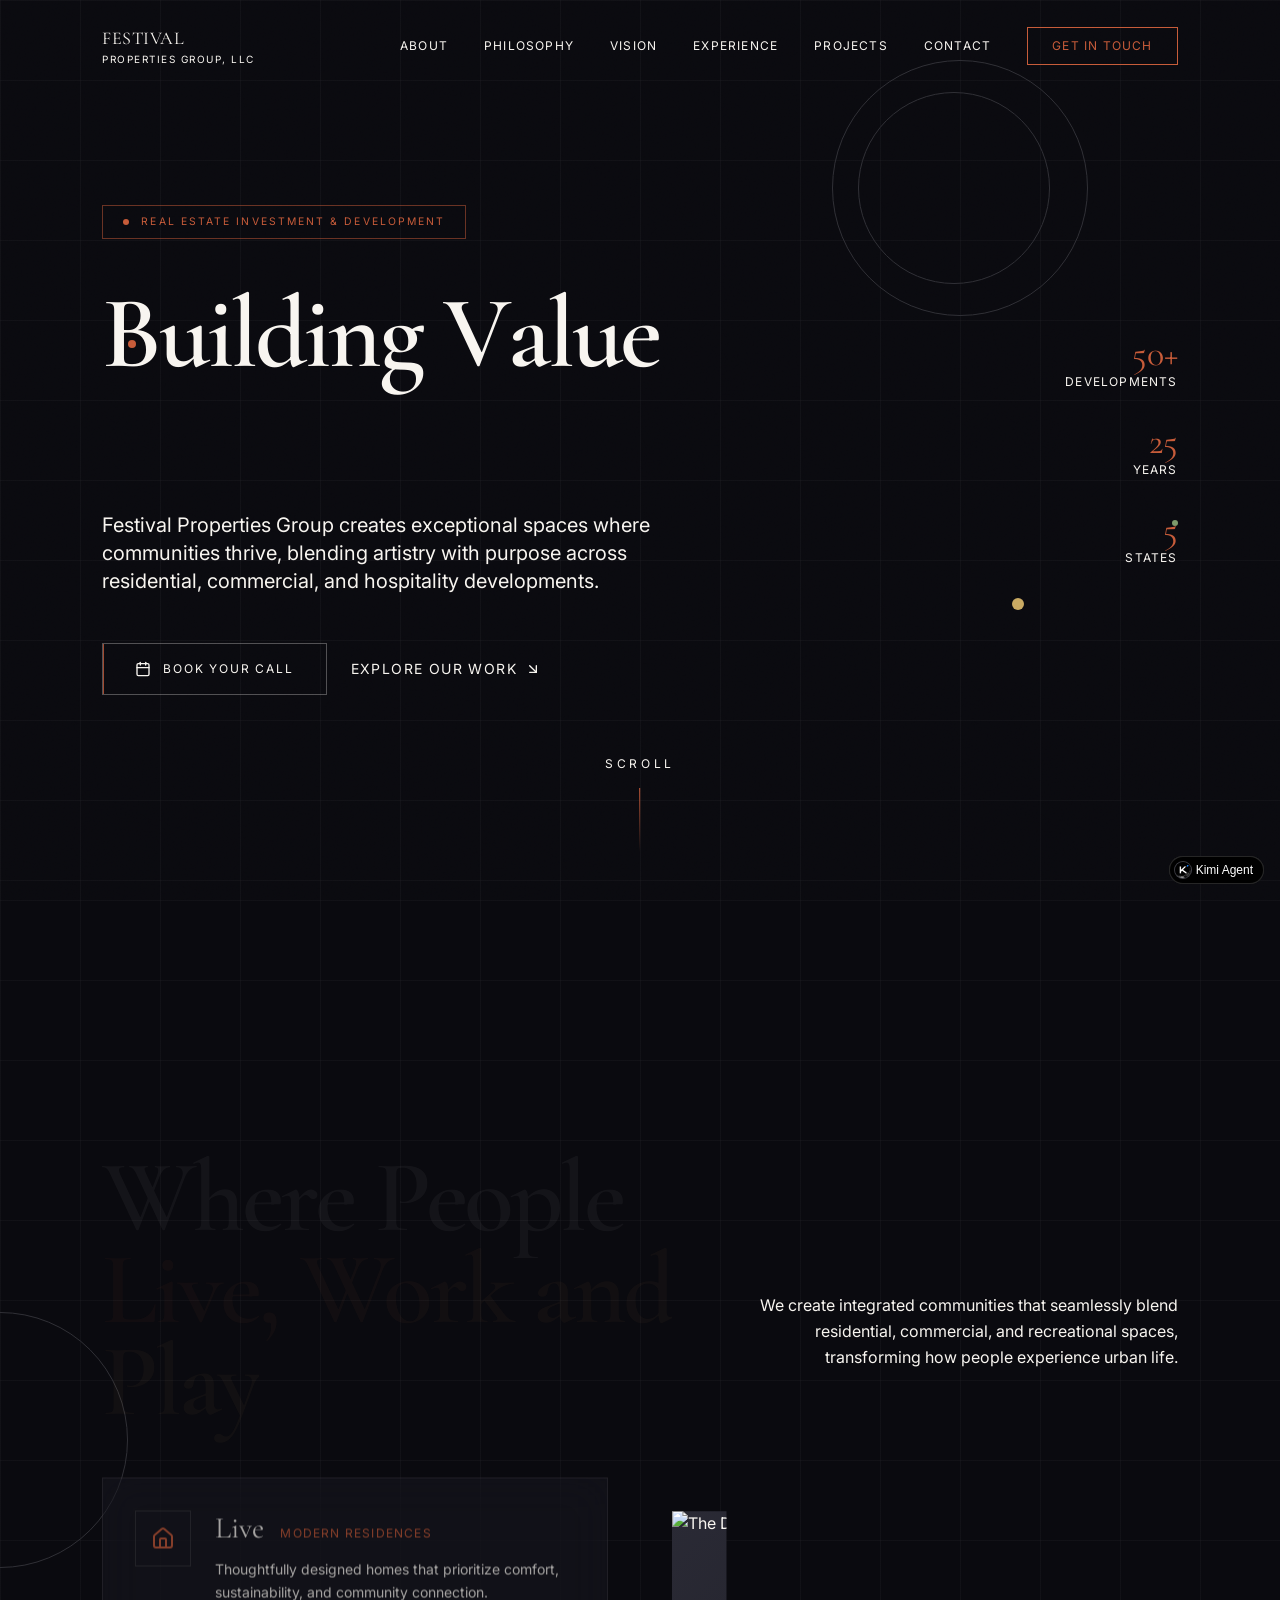
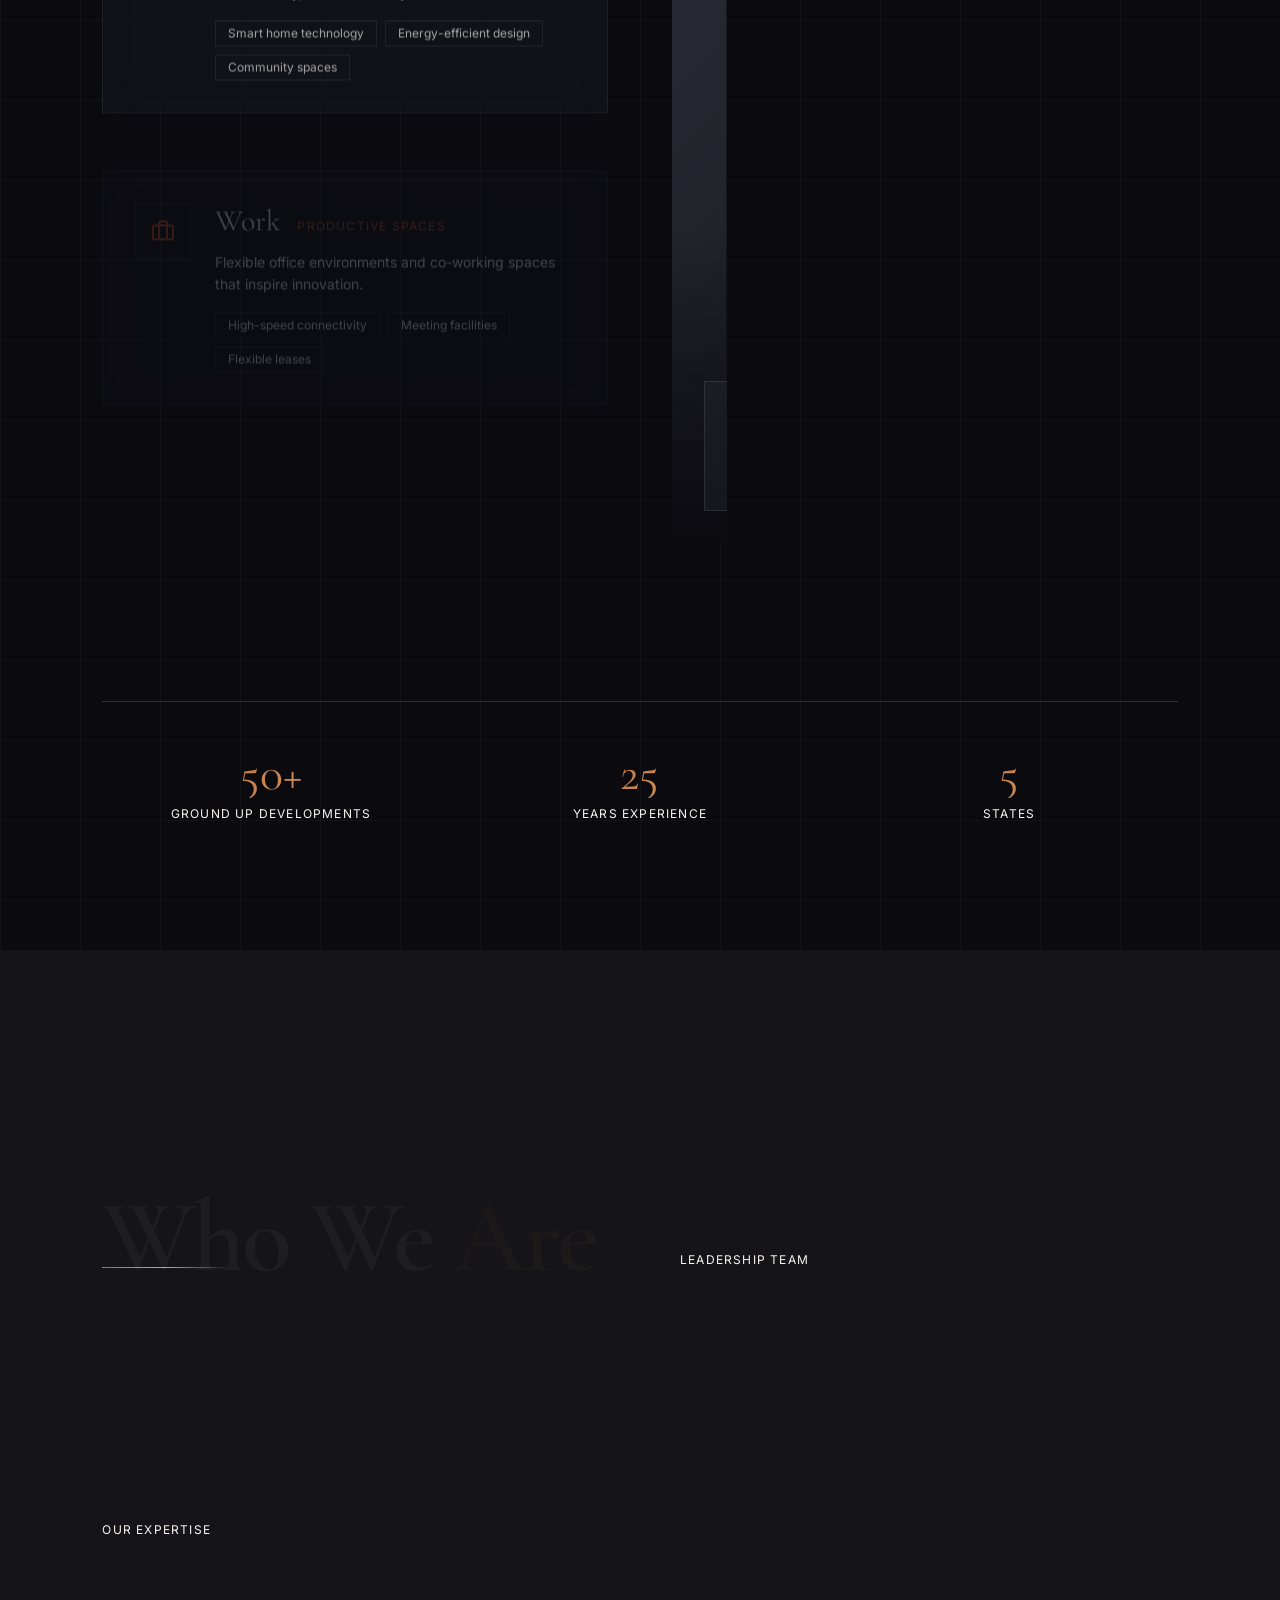
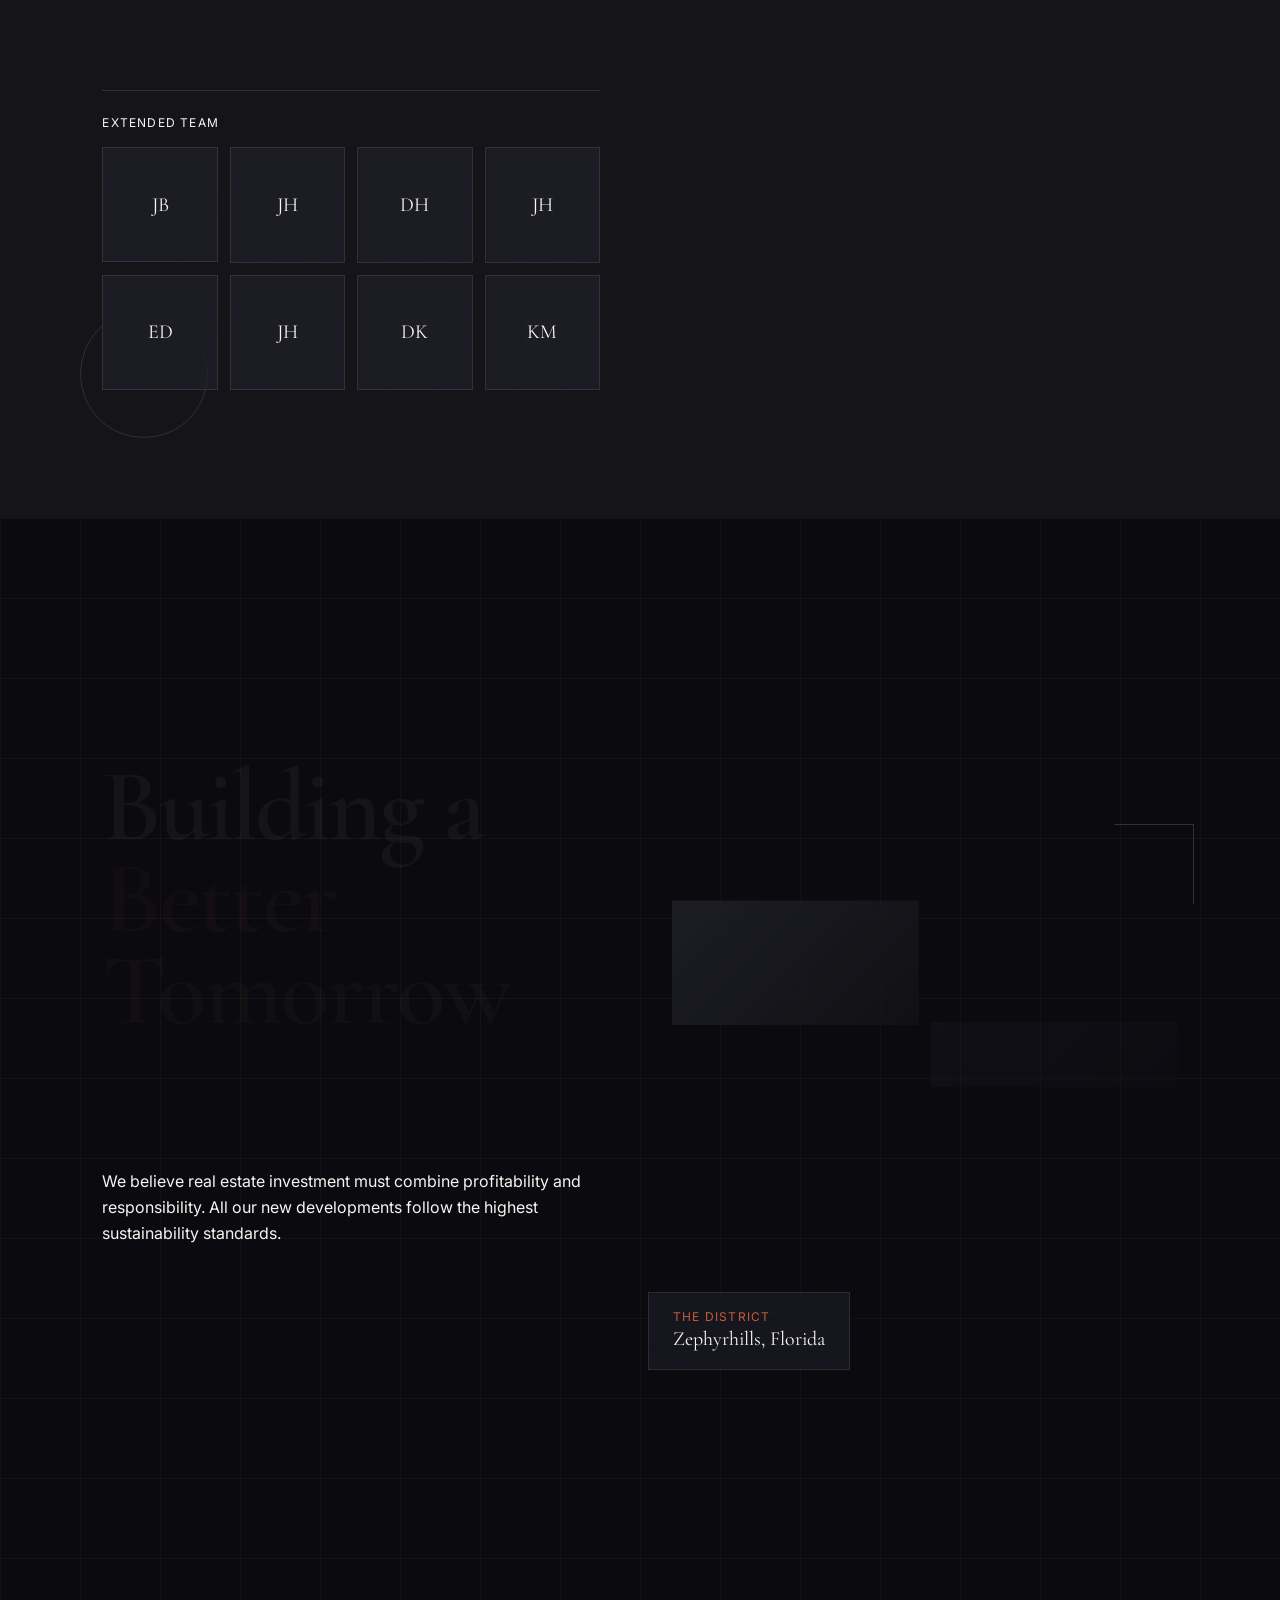
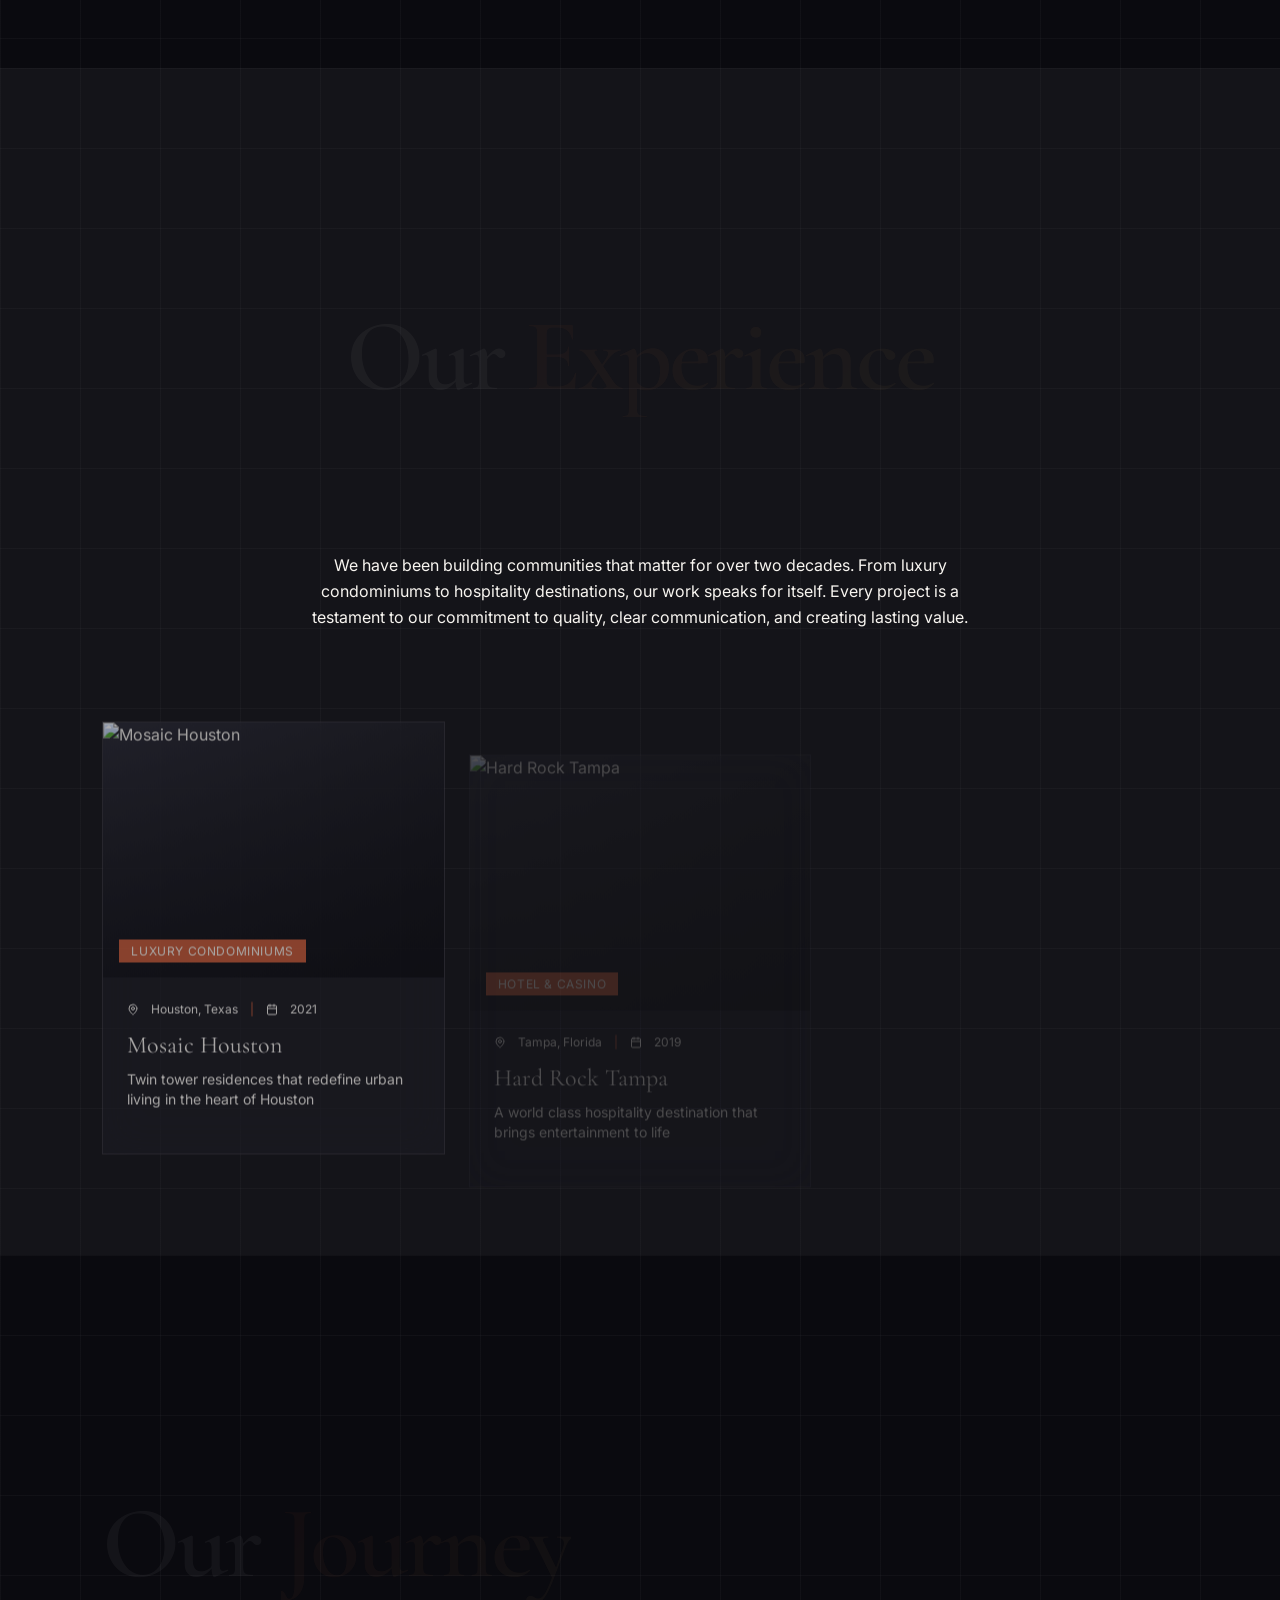
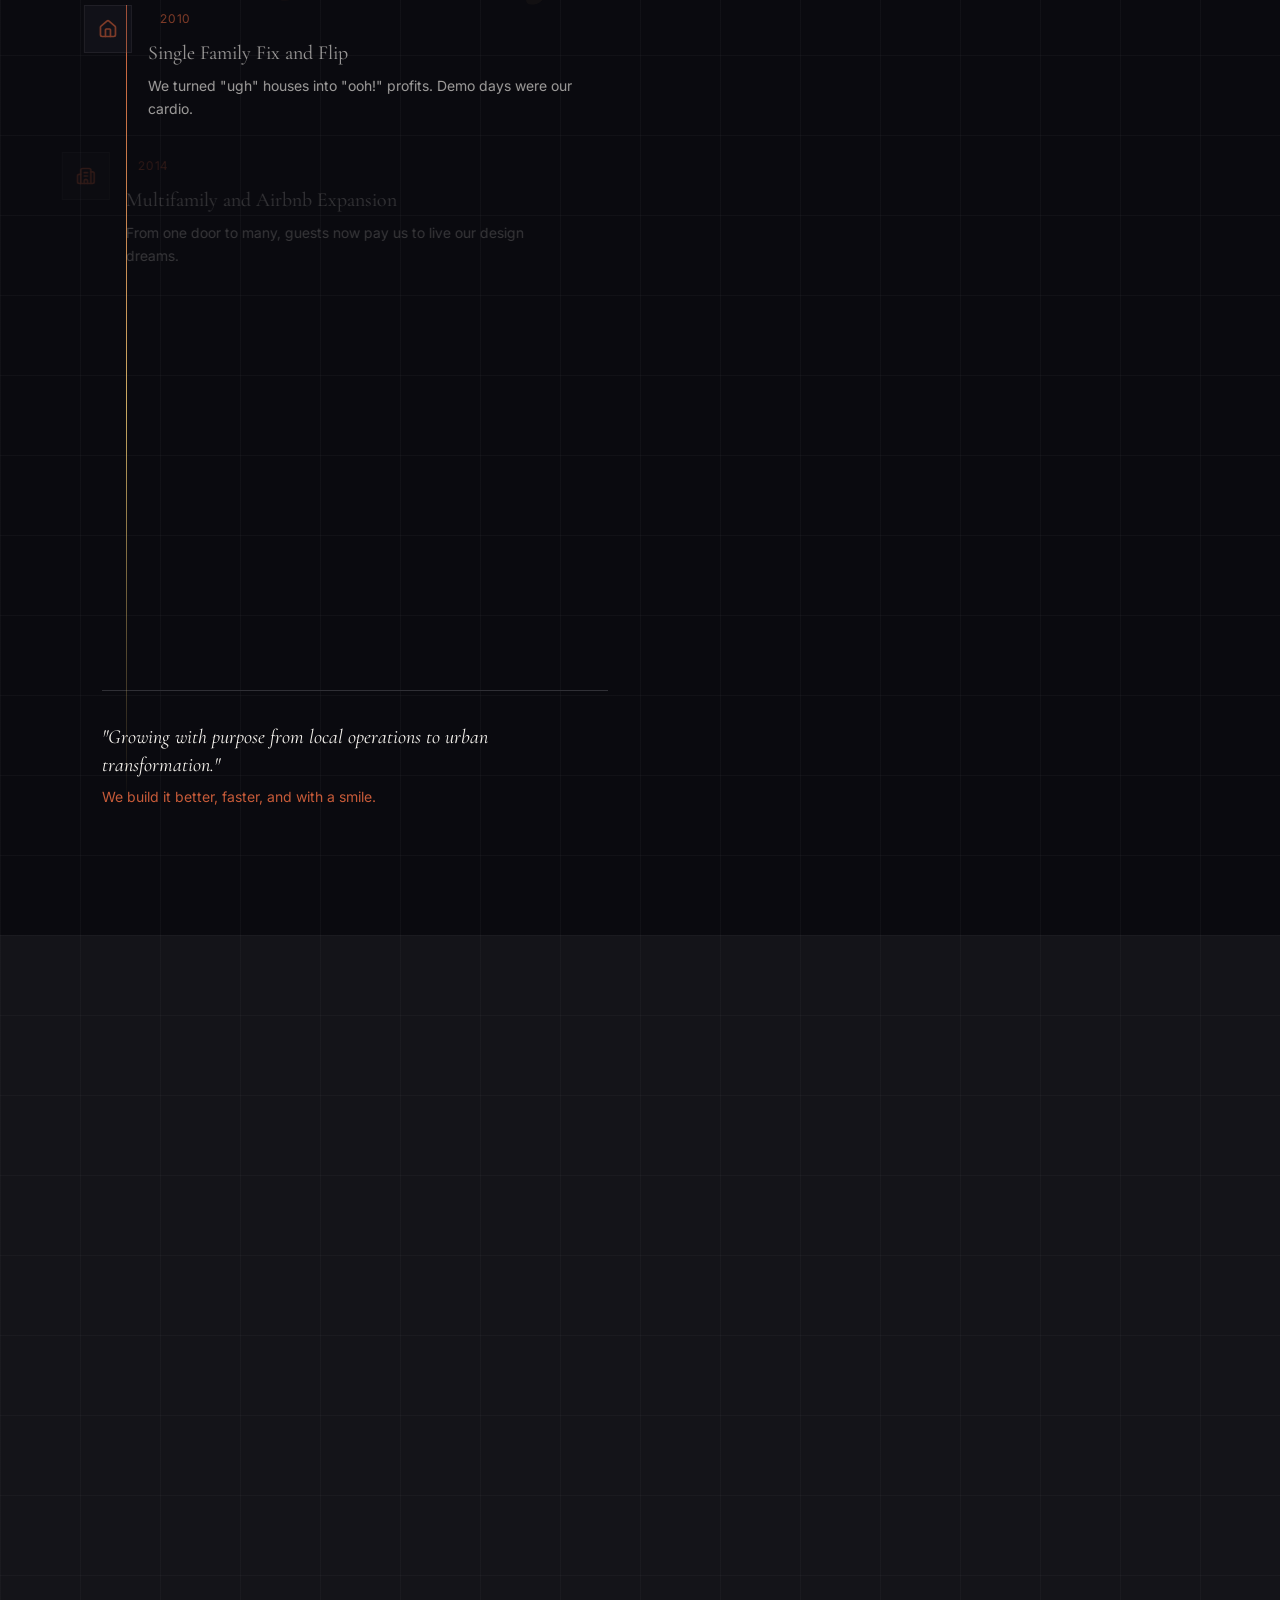
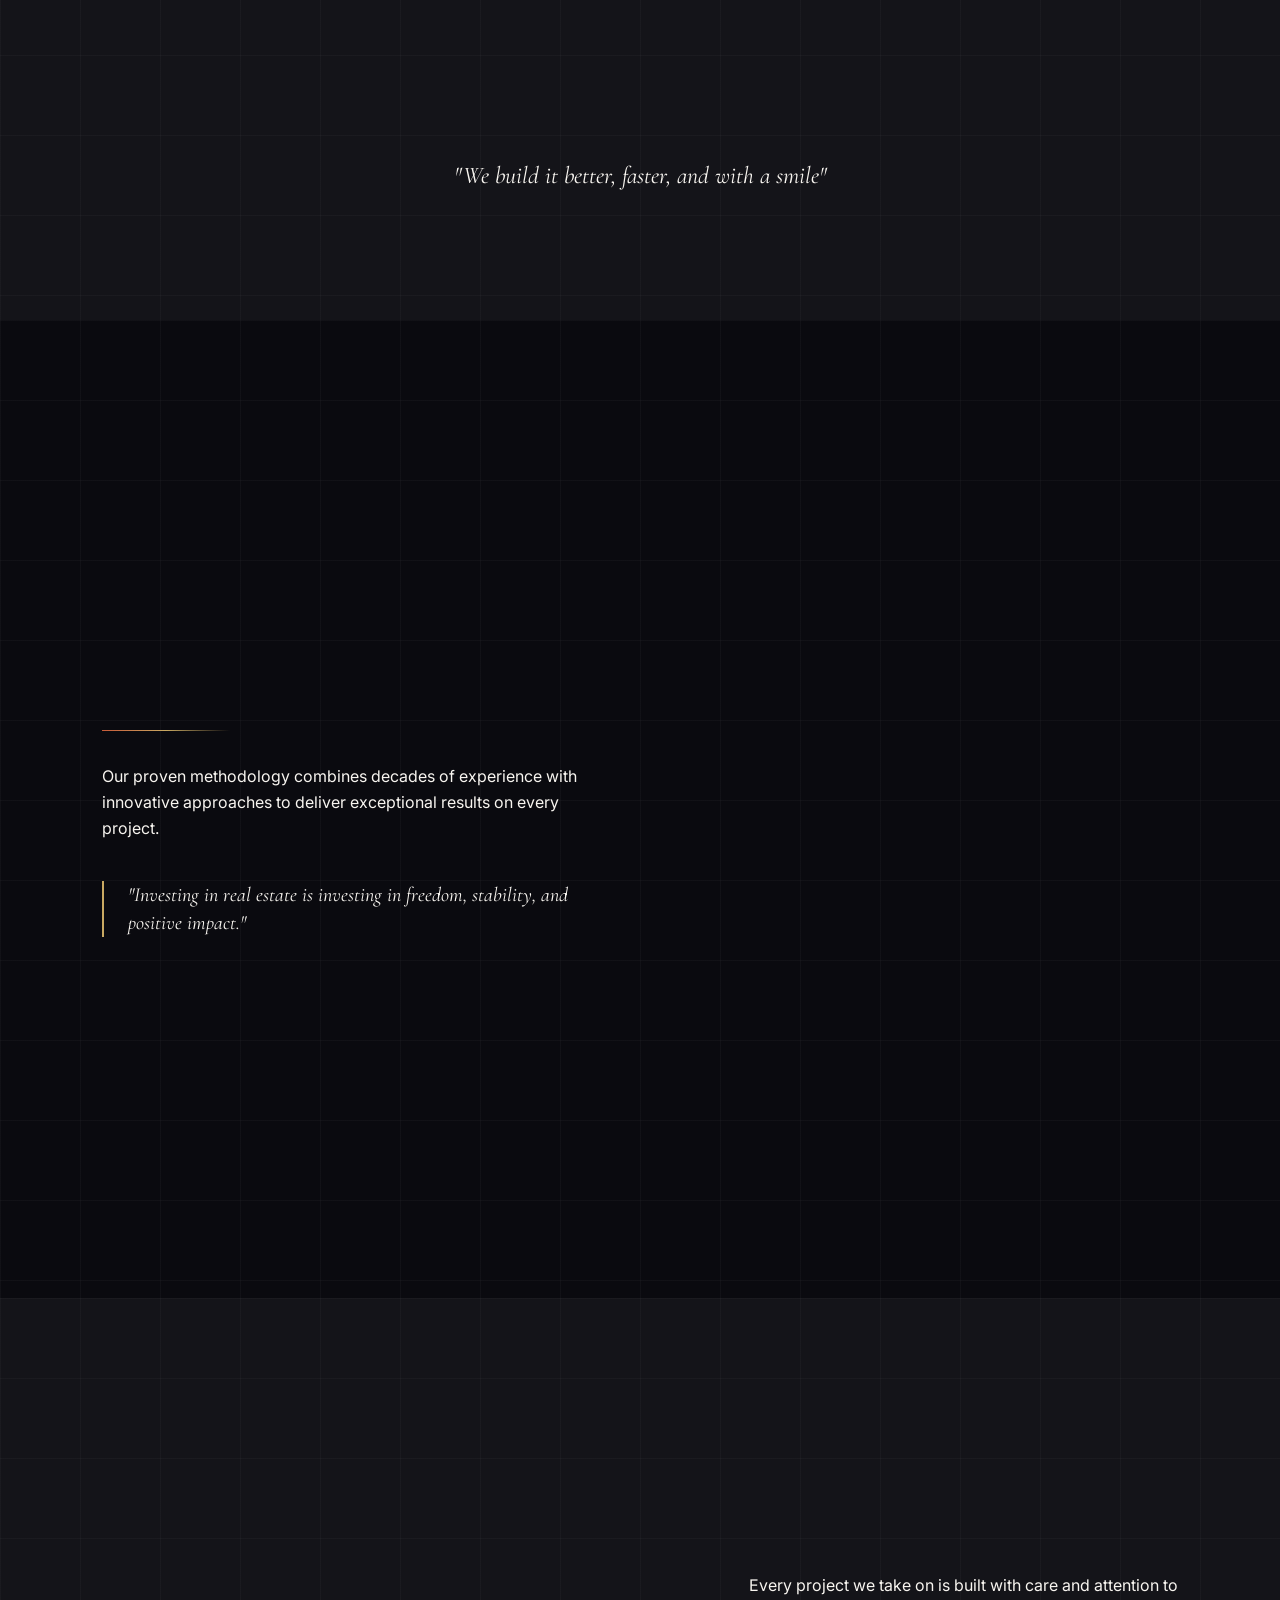
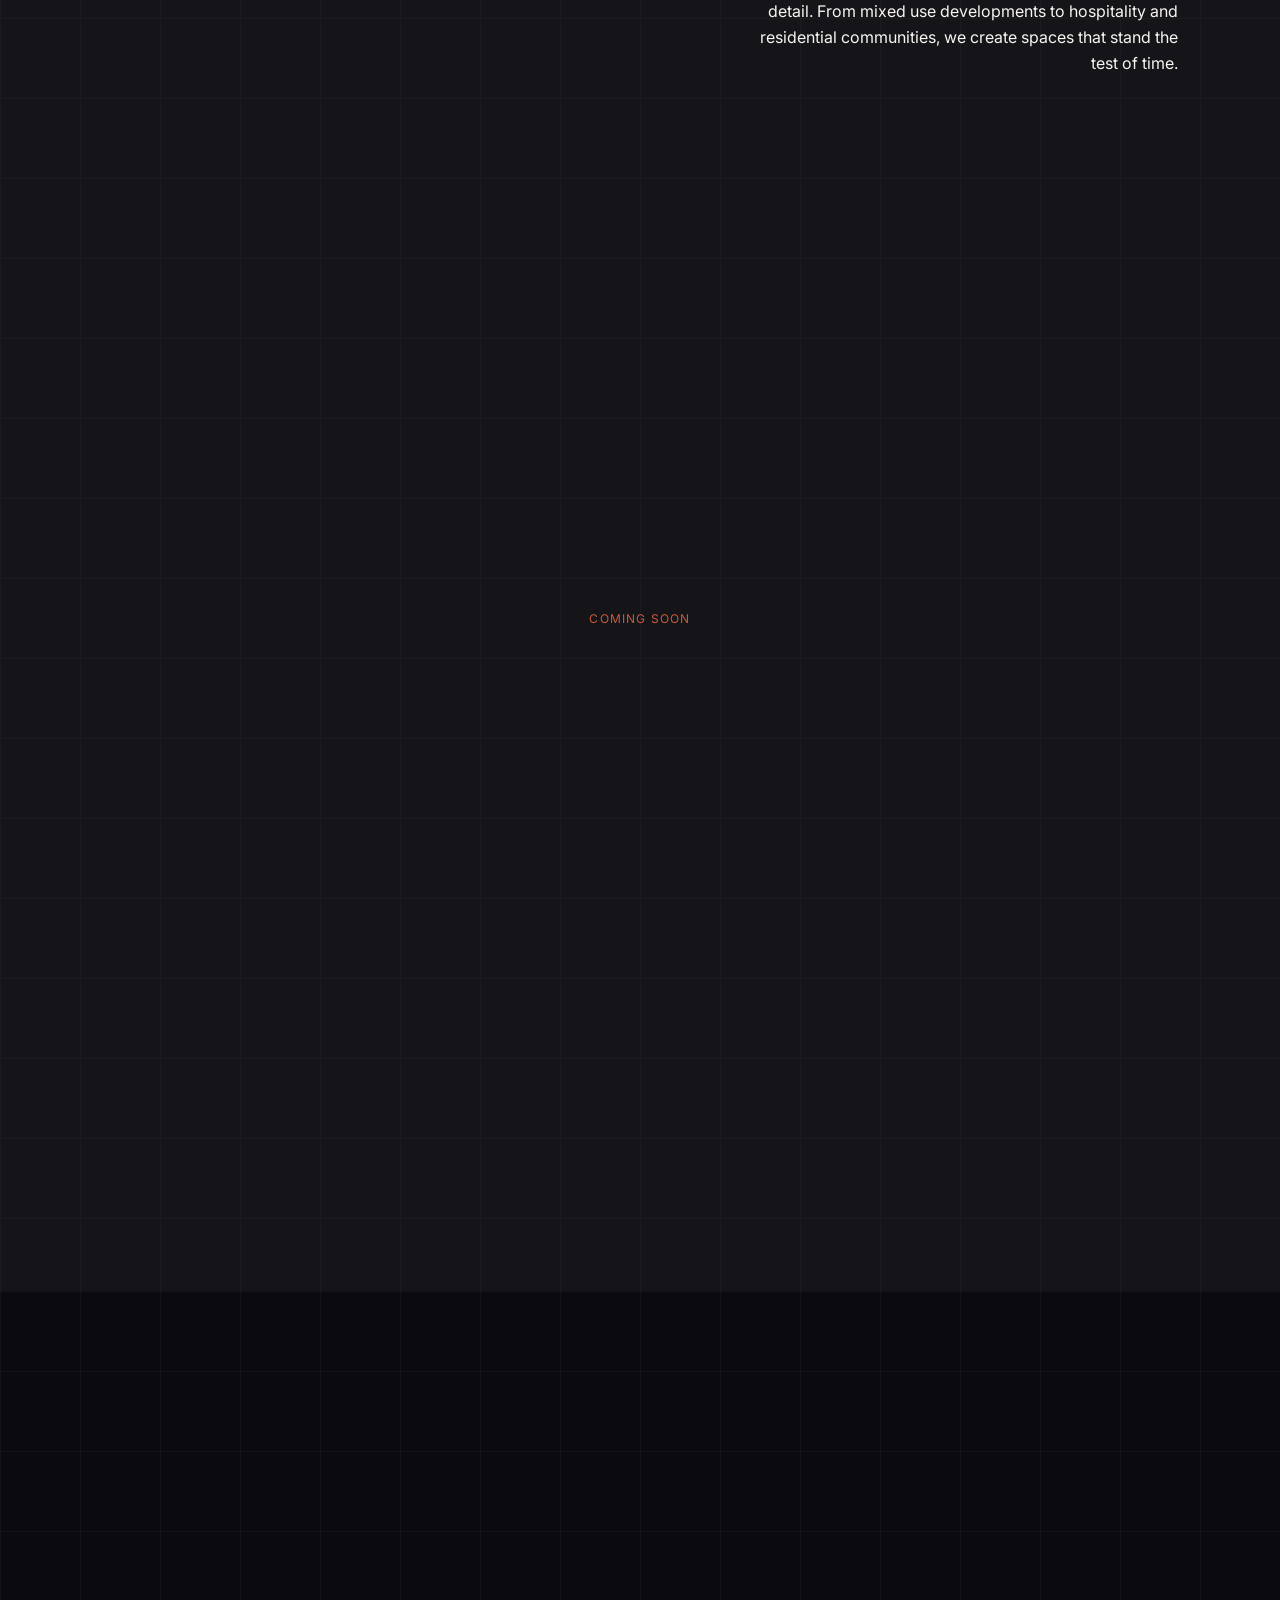
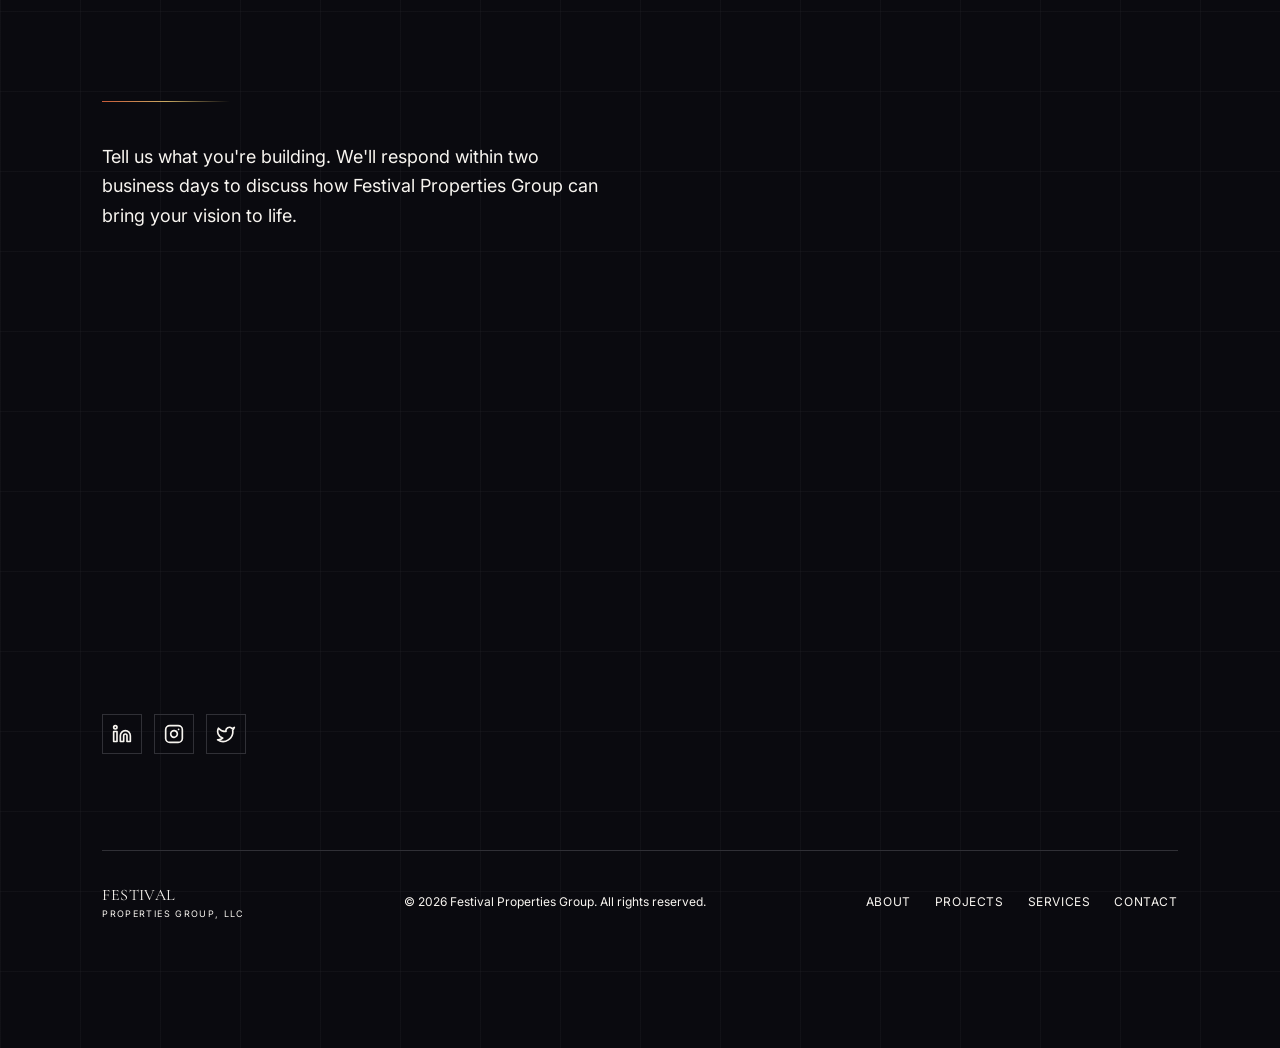
==== index.html @ 6916a135 "renamed home file" ====
<!DOCTYPE html>
<html lang="en" style="scroll-behavior: smooth;"><head><meta http-equiv="Content-Type" content="text/html; charset=UTF-8">
<script>

</script>
<meta name="viewport" content="width=device-width, initial-scale=1.0">
<title>Festival Properties Group</title>
<script type="module" src="./homepage-files/index.js"></script>
<link rel="stylesheet" href="./homepage-files/index.css">
<script src="./homepage-files/sdk-seed.js" defer=""></script>
<script src="./homepage-files/preview-widgets.min.js" async=""></script>
    <style>
      .kimi-brand-container {
        position: fixed;
        bottom: 16px;
        right: 16px;
        display: flex;
        align-items: center;
        gap: 8px;
        z-index: 99999999;
        transition: opacity 0.3s ease;
      }

      .kimi-brand-close-icon {
        cursor: pointer;
        border-radius: 50%;
        width: 26px;
        height: 26px;
        background: rgba(69, 69, 69, 0.70);
        display: none;
        align-items: center;
        justify-content: center;
        border: 0.5px solid rgba(255, 255, 255, 0.15);
      }

      .kimi-brand-container:hover .kimi-brand-close-icon {
        display: flex;
      }

      .kimi-brand-link {
        background: #000;
        color: white;
        padding: 4px 6px 4px 4px;
        border-radius: 16px;
        font-family: Arial, sans-serif;
        font-size: 12px;
        line-height: 18px;
        cursor: pointer;
        display: flex;
        align-items: center;
        gap: 4px;
        border: 0.5px solid rgba(255, 255, 255, 0.15);
        text-decoration: none;
      }

      .kimi-brand-container:hover .kimi-brand-icon {
        width: 16px;
      }

      .kimi-brand-icon {
        width: 0;
        overflow: hidden;
        transition: width 0.3s ease;
        pointer-events: none;
      }

      .kimi-brand-avatar {
        width: 18px;
        height: 18px;
        border: 0.5px solid rgba(255, 255, 255, 0.15);
        border-radius: 50%;
      }
    </style>
  <meta id="nedeegdmhlnmboboahchfpkmdnnemapd"><meta id="dcngeagmmhegagicpcmpinaoklddcgon"></head>
  <body>
    <div id="root"><div code-path="src/App.tsx:34:5" class="relative"><div code-path="src/App.tsx:36:7" class="noise-overlay"></div><nav code-path="src/sections/Navigation.tsx:38:7" class="fixed top-0 left-0 right-0 z-[100] transition-all duration-500 bg-transparent py-6"><div code-path="src/sections/Navigation.tsx:45:9" class="px-[8vw] flex items-center justify-between"><a code-path="src/sections/Navigation.tsx:47:11" href="https://2cfznx4thvuum.ok.kimi.link/#" class="flex items-center gap-2 group"><div code-path="src/sections/Navigation.tsx:55:13" class="flex flex-col items-start"><span code-path="src/sections/Navigation.tsx:56:15" class="font-display text-[var(--cream)] text-lg tracking-wide group-hover:text-[var(--terracotta)] transition-colors">FESTIVAL</span><span code-path="src/sections/Navigation.tsx:59:15" class="font-body text-[10px] text-[var(--cream)]/60 tracking-[0.15em] group-hover:text-[var(--cream)]/80 transition-colors">PROPERTIES GROUP, LLC</span></div></a><div code-path="src/sections/Navigation.tsx:66:11" class="hidden lg:flex items-center gap-1"><a code-path="src/sections/Navigation.tsx:68:15" href="https://2cfznx4thvuum.ok.kimi.link/#about" class="px-4 py-2 font-body text-xs text-[var(--cream)]/70 hover:text-[var(--cream)] uppercase tracking-widest transition-colors">About</a><a code-path="src/sections/Navigation.tsx:68:15" href="https://2cfznx4thvuum.ok.kimi.link/#philosophy" class="px-4 py-2 font-body text-xs text-[var(--cream)]/70 hover:text-[var(--cream)] uppercase tracking-widest transition-colors">Philosophy</a><a code-path="src/sections/Navigation.tsx:68:15" href="https://2cfznx4thvuum.ok.kimi.link/#vision" class="px-4 py-2 font-body text-xs text-[var(--cream)]/70 hover:text-[var(--cream)] uppercase tracking-widest transition-colors">Vision</a><a code-path="src/sections/Navigation.tsx:68:15" href="https://2cfznx4thvuum.ok.kimi.link/#experience" class="px-4 py-2 font-body text-xs text-[var(--cream)]/70 hover:text-[var(--cream)] uppercase tracking-widest transition-colors">Experience</a><a code-path="src/sections/Navigation.tsx:68:15" href="https://2cfznx4thvuum.ok.kimi.link/#projects" class="px-4 py-2 font-body text-xs text-[var(--cream)]/70 hover:text-[var(--cream)] uppercase tracking-widest transition-colors">Projects</a><a code-path="src/sections/Navigation.tsx:68:15" href="https://2cfznx4thvuum.ok.kimi.link/#contact" class="px-4 py-2 font-body text-xs text-[var(--cream)]/70 hover:text-[var(--cream)] uppercase tracking-widest transition-colors">Contact</a><a code-path="src/sections/Navigation.tsx:77:13" href="https://2cfznx4thvuum.ok.kimi.link/#contact" class="ml-4 px-6 py-2.5 border border-[var(--terracotta)] text-[var(--terracotta)] font-body text-xs uppercase tracking-widest hover:bg-[var(--terracotta)] hover:text-[var(--cream)] transition-all">Get in Touch</a></div><button code-path="src/sections/Navigation.tsx:87:11" class="lg:hidden p-2 text-[var(--cream)]"><svg xmlns="http://www.w3.org/2000/svg" width="24" height="24" viewBox="0 0 24 24" fill="none" stroke="currentColor" stroke-width="2" stroke-linecap="round" stroke-linejoin="round" class="lucide lucide-menu w-6 h-6" aria-hidden="true" code-path="src/sections/Navigation.tsx:91:61"><path d="M4 5h16"></path><path d="M4 12h16"></path><path d="M4 19h16"></path></svg></button></div></nav><div code-path="src/sections/Navigation.tsx:97:7" class="fixed inset-0 z-[99] bg-[var(--ink)] transition-all duration-500 lg:hidden opacity-0 invisible"><div code-path="src/sections/Navigation.tsx:102:9" class="flex flex-col items-center justify-center h-full gap-8"><a code-path="src/sections/Navigation.tsx:104:13" href="https://2cfznx4thvuum.ok.kimi.link/#about" class="font-display text-3xl text-[var(--cream)] hover:text-[var(--terracotta)] transition-colors" style="transition-delay: 0ms; transform: translateY(20px); opacity: 0;">About</a><a code-path="src/sections/Navigation.tsx:104:13" href="https://2cfznx4thvuum.ok.kimi.link/#philosophy" class="font-display text-3xl text-[var(--cream)] hover:text-[var(--terracotta)] transition-colors" style="transition-delay: 0ms; transform: translateY(20px); opacity: 0;">Philosophy</a><a code-path="src/sections/Navigation.tsx:104:13" href="https://2cfznx4thvuum.ok.kimi.link/#vision" class="font-display text-3xl text-[var(--cream)] hover:text-[var(--terracotta)] transition-colors" style="transition-delay: 0ms; transform: translateY(20px); opacity: 0;">Vision</a><a code-path="src/sections/Navigation.tsx:104:13" href="https://2cfznx4thvuum.ok.kimi.link/#experience" class="font-display text-3xl text-[var(--cream)] hover:text-[var(--terracotta)] transition-colors" style="transition-delay: 0ms; transform: translateY(20px); opacity: 0;">Experience</a><a code-path="src/sections/Navigation.tsx:104:13" href="https://2cfznx4thvuum.ok.kimi.link/#projects" class="font-display text-3xl text-[var(--cream)] hover:text-[var(--terracotta)] transition-colors" style="transition-delay: 0ms; transform: translateY(20px); opacity: 0;">Projects</a><a code-path="src/sections/Navigation.tsx:104:13" href="https://2cfznx4thvuum.ok.kimi.link/#contact" class="font-display text-3xl text-[var(--cream)] hover:text-[var(--terracotta)] transition-colors" style="transition-delay: 0ms; transform: translateY(20px); opacity: 0;">Contact</a><a code-path="src/sections/Navigation.tsx:118:11" href="https://2cfznx4thvuum.ok.kimi.link/#contact" class="mt-4 px-8 py-3 border border-[var(--terracotta)] text-[var(--terracotta)] font-body text-sm uppercase tracking-widest" style="transition-delay: 0ms; transform: translateY(20px); opacity: 0;">Get in Touch</a></div></div><main code-path="src/App.tsx:42:7" class="relative"><section code-path="src/sections/Hero.tsx:91:5" class="relative w-full min-h-screen bg-[var(--ink)] overflow-hidden flex items-center"><div code-path="src/sections/Hero.tsx:96:7" class="absolute inset-0 artistic-grid"></div><div code-path="src/sections/Hero.tsx:99:7" class="absolute inset-0 pointer-events-none"><div code-path="src/sections/Hero.tsx:101:9" class="deco-circle absolute top-20 right-[15%] w-64 h-64 rounded-full border border-[var(--terracotta)]/20" style="translate: none; rotate: none; scale: none; opacity: 1; transform: translate(0px, 0px);"></div><div code-path="src/sections/Hero.tsx:102:9" class="deco-circle absolute top-28 right-[18%] w-48 h-48 rounded-full border border-[var(--gold)]/10" style="translate: none; rotate: none; scale: none; opacity: 1; transform: translate(0px, 0px);"></div><div code-path="src/sections/Hero.tsx:105:9" class="deco-line absolute top-1/3 left-0 w-[30%] h-[1px] bg-gradient-to-r from-[var(--terracotta)]/50 to-transparent origin-left" style="translate: none; rotate: none; scale: none; transform: translate(0px, 0px);"></div><div code-path="src/sections/Hero.tsx:106:9" class="deco-line absolute bottom-1/4 right-0 w-[25%] h-[1px] bg-gradient-to-l from-[var(--gold)]/40 to-transparent origin-right" style="translate: none; rotate: none; scale: none; transform: translate(0px, 0px);"></div><div code-path="src/sections/Hero.tsx:109:9" class="deco-circle absolute top-[40%] left-[10%] w-2 h-2 rounded-full bg-[var(--terracotta)]" style="translate: none; rotate: none; scale: none; opacity: 1; transform: translate(0px, 0px);"></div><div code-path="src/sections/Hero.tsx:110:9" class="deco-circle absolute bottom-[30%] right-[20%] w-3 h-3 rounded-full bg-[var(--gold)]" style="translate: none; rotate: none; scale: none; opacity: 1; transform: translate(0px, 0px);"></div><div code-path="src/sections/Hero.tsx:111:9" class="deco-circle absolute top-[60%] right-[8%] w-1.5 h-1.5 rounded-full bg-[var(--sage)]" style="translate: none; rotate: none; scale: none; opacity: 1; transform: translate(0px, 0px);"></div></div><div code-path="src/sections/Hero.tsx:115:7" class="relative z-10 w-full px-[8vw] py-32"><div code-path="src/sections/Hero.tsx:116:9" class="max-w-5xl"><div code-path="src/sections/Hero.tsx:118:11" class="artistic-badge mb-12"><span code-path="src/sections/Hero.tsx:119:13" class="w-1.5 h-1.5 rounded-full bg-[var(--terracotta)] animate-pulse"></span>Real Estate Investment &amp; Development</div><h1 code-path="src/sections/Hero.tsx:124:11" class="mb-8" style="perspective: 1000px;"><span code-path="src/sections/Hero.tsx:125:13" class="artistic-title text-[var(--cream)] block mb-2"><span code-path="src/sections/Hero.tsx:127:17" class="char inline-block" style="display: inline-block; translate: none; rotate: none; scale: none; opacity: 1; transform: translate(0px, 0px);">B</span><span code-path="src/sections/Hero.tsx:127:17" class="char inline-block" style="display: inline-block; translate: none; rotate: none; scale: none; opacity: 1; transform: translate(0px, 0px);">u</span><span code-path="src/sections/Hero.tsx:127:17" class="char inline-block" style="display: inline-block; translate: none; rotate: none; scale: none; opacity: 1; transform: translate(0px, 0px);">i</span><span code-path="src/sections/Hero.tsx:127:17" class="char inline-block" style="display: inline-block; translate: none; rotate: none; scale: none; opacity: 1; transform: translate(0px, 0px);">l</span><span code-path="src/sections/Hero.tsx:127:17" class="char inline-block" style="display: inline-block; translate: none; rotate: none; scale: none; opacity: 1; transform: translate(0px, 0px);">d</span><span code-path="src/sections/Hero.tsx:127:17" class="char inline-block" style="display: inline-block; translate: none; rotate: none; scale: none; opacity: 1; transform: translate(0px, 0px);">i</span><span code-path="src/sections/Hero.tsx:127:17" class="char inline-block" style="display: inline-block; translate: none; rotate: none; scale: none; opacity: 1; transform: translate(0px, 0px);">n</span><span code-path="src/sections/Hero.tsx:127:17" class="char inline-block" style="display: inline-block; translate: none; rotate: none; scale: none; opacity: 1; transform: translate(0px, 0px);">g</span><span code-path="src/sections/Hero.tsx:127:17" class="char inline-block" style="display: inline; translate: none; rotate: none; scale: none; opacity: 1; transform: translate(0px, 0px);">&nbsp;</span><span code-path="src/sections/Hero.tsx:127:17" class="char inline-block" style="display: inline-block; translate: none; rotate: none; scale: none; opacity: 1; transform: translate(0px, 0px);">V</span><span code-path="src/sections/Hero.tsx:127:17" class="char inline-block" style="display: inline-block; translate: none; rotate: none; scale: none; opacity: 1; transform: translate(0px, 0px);">a</span><span code-path="src/sections/Hero.tsx:127:17" class="char inline-block" style="display: inline-block; translate: none; rotate: none; scale: none; opacity: 1; transform: translate(0px, 0px);">l</span><span code-path="src/sections/Hero.tsx:127:17" class="char inline-block" style="display: inline-block; translate: none; rotate: none; scale: none; opacity: 1; transform: translate(0px, 0px);">u</span><span code-path="src/sections/Hero.tsx:127:17" class="char inline-block" style="display: inline-block; translate: none; rotate: none; scale: none; opacity: 1; transform: translate(0px, 0px);">e</span></span><span code-path="src/sections/Hero.tsx:132:13" class="artistic-title text-gradient block"><span code-path="src/sections/Hero.tsx:134:17" class="char inline-block" style="display: inline-block; translate: none; rotate: none; scale: none; opacity: 1; transform: translate(0px, 0px);">a</span><span code-path="src/sections/Hero.tsx:134:17" class="char inline-block" style="display: inline-block; translate: none; rotate: none; scale: none; opacity: 1; transform: translate(0px, 0px);">n</span><span code-path="src/sections/Hero.tsx:134:17" class="char inline-block" style="display: inline-block; translate: none; rotate: none; scale: none; opacity: 1; transform: translate(0px, 0px);">d</span><span code-path="src/sections/Hero.tsx:134:17" class="char inline-block" style="display: inline; translate: none; rotate: none; scale: none; opacity: 1; transform: translate(0px, 0px);">&nbsp;</span><span code-path="src/sections/Hero.tsx:134:17" class="char inline-block" style="display: inline-block; translate: none; rotate: none; scale: none; opacity: 1; transform: translate(0px, 0px);">V</span><span code-path="src/sections/Hero.tsx:134:17" class="char inline-block" style="display: inline-block; translate: none; rotate: none; scale: none; opacity: 1; transform: translate(0px, 0px);">i</span><span code-path="src/sections/Hero.tsx:134:17" class="char inline-block" style="display: inline-block; translate: none; rotate: none; scale: none; opacity: 1; transform: translate(0px, 0px);">s</span><span code-path="src/sections/Hero.tsx:134:17" class="char inline-block" style="display: inline-block; translate: none; rotate: none; scale: none; opacity: 1; transform: translate(0px, 0px);">i</span><span code-path="src/sections/Hero.tsx:134:17" class="char inline-block" style="display: inline-block; translate: none; rotate: none; scale: none; opacity: 1; transform: translate(0px, 0px);">o</span><span code-path="src/sections/Hero.tsx:134:17" class="char inline-block" style="display: inline-block; translate: none; rotate: none; scale: none; opacity: 1; transform: translate(0px, 0px);">n</span></span></h1><p code-path="src/sections/Hero.tsx:142:11" class="font-body text-[var(--cream)]/70 text-lg md:text-xl max-w-xl leading-relaxed mb-12" style="translate: none; rotate: none; scale: none; opacity: 1; transform: translate(0px, 0px);">Festival Properties Group creates exceptional spaces where communities thrive, blending artistry with purpose across residential, commercial, and hospitality developments.</p><div code-path="src/sections/Hero.tsx:152:11" class="flex flex-wrap items-center gap-6"><a code-path="src/sections/Hero.tsx:153:13" href="https://calendar.app.google/RhA1f2jJzNL6pux87" target="_blank" rel="noopener noreferrer" class="btn-artistic group"><span code-path="src/sections/Hero.tsx:159:15" class="flex items-center gap-3"><svg xmlns="http://www.w3.org/2000/svg" width="24" height="24" viewBox="0 0 24 24" fill="none" stroke="currentColor" stroke-width="2" stroke-linecap="round" stroke-linejoin="round" class="lucide lucide-calendar w-4 h-4" aria-hidden="true" code-path="src/sections/Hero.tsx:160:17"><path d="M8 2v4"></path><path d="M16 2v4"></path><rect width="18" height="18" x="3" y="4" rx="2"></rect><path d="M3 10h18"></path></svg>Book Your Call</span></a><a code-path="src/sections/Hero.tsx:164:13" href="https://2cfznx4thvuum.ok.kimi.link/#philosophy" class="text-[var(--cream)]/60 text-sm tracking-widest uppercase hover:text-[var(--terracotta)] transition-colors flex items-center gap-2 group">Explore Our Work<svg xmlns="http://www.w3.org/2000/svg" width="24" height="24" viewBox="0 0 24 24" fill="none" stroke="currentColor" stroke-width="2" stroke-linecap="round" stroke-linejoin="round" class="lucide lucide-arrow-down-right w-4 h-4 group-hover:translate-x-1 group-hover:translate-y-1 transition-transform" aria-hidden="true" code-path="src/sections/Hero.tsx:166:15"><path d="m7 7 10 10"></path><path d="M17 7v10H7"></path></svg></a></div></div><div code-path="src/sections/Hero.tsx:172:9" class="absolute right-[8vw] top-1/2 -translate-y-1/2 hidden lg:block"><div code-path="src/sections/Hero.tsx:173:11" class="space-y-8"><div code-path="src/sections/Hero.tsx:179:15" class="text-right"><p code-path="src/sections/Hero.tsx:180:17" class="font-display text-4xl text-[var(--terracotta)]">50+</p><p code-path="src/sections/Hero.tsx:181:17" class="font-body text-xs text-[var(--cream)]/40 tracking-widest uppercase">Developments</p></div><div code-path="src/sections/Hero.tsx:179:15" class="text-right"><p code-path="src/sections/Hero.tsx:180:17" class="font-display text-4xl text-[var(--terracotta)]">25</p><p code-path="src/sections/Hero.tsx:181:17" class="font-body text-xs text-[var(--cream)]/40 tracking-widest uppercase">Years</p></div><div code-path="src/sections/Hero.tsx:179:15" class="text-right"><p code-path="src/sections/Hero.tsx:180:17" class="font-display text-4xl text-[var(--terracotta)]">5</p><p code-path="src/sections/Hero.tsx:181:17" class="font-body text-xs text-[var(--cream)]/40 tracking-widest uppercase">States</p></div></div></div></div><div code-path="src/sections/Hero.tsx:189:7" class="absolute bottom-12 left-1/2 -translate-x-1/2 flex flex-col items-center gap-4"><span code-path="src/sections/Hero.tsx:190:9" class="text-[var(--cream)]/30 text-xs tracking-[0.3em] uppercase">Scroll</span><div code-path="src/sections/Hero.tsx:191:9" class="w-[1px] h-16 bg-gradient-to-b from-[var(--terracotta)] to-transparent"></div></div></section><section code-path="src/sections/LiveWorkPlay.tsx:112:5" id="philosophy" class="relative w-full min-h-screen bg-[var(--ink)] py-32 overflow-hidden"><div code-path="src/sections/LiveWorkPlay.tsx:118:7" class="absolute inset-0 artistic-grid"></div><div code-path="src/sections/LiveWorkPlay.tsx:121:7" class="absolute -left-32 top-1/4 w-64 h-64 rounded-full border border-[var(--terracotta)]/10"></div><div code-path="src/sections/LiveWorkPlay.tsx:123:7" class="relative z-10 px-[8vw]"><div code-path="src/sections/LiveWorkPlay.tsx:125:9" class="mb-20"><div code-path="src/sections/LiveWorkPlay.tsx:126:11" class="artistic-badge mb-8" style="translate: none; rotate: none; scale: none; opacity: 0; transform: translate(0px, 20px);"><span code-path="src/sections/LiveWorkPlay.tsx:127:13" class="w-1.5 h-1.5 rounded-full bg-[var(--terracotta)]"></span>Our Philosophy</div><div code-path="src/sections/LiveWorkPlay.tsx:131:11" class="flex flex-col lg:flex-row lg:items-end lg:justify-between gap-8"><h2 code-path="src/sections/LiveWorkPlay.tsx:132:13" class="artistic-title text-[var(--cream)]" style="translate: none; rotate: none; scale: none; opacity: 0; transform: translate(0px, 60px);">Where People<br code-path="src/sections/LiveWorkPlay.tsx:133:27"><span code-path="src/sections/LiveWorkPlay.tsx:134:15" class="text-gradient">Live, Work and Play</span></h2><p code-path="src/sections/LiveWorkPlay.tsx:137:13" class="font-body text-[var(--cream)]/60 max-w-md leading-relaxed lg:text-right">We create integrated communities that seamlessly blend residential, commercial, and recreational spaces, transforming how people experience urban life.</p></div></div><div code-path="src/sections/LiveWorkPlay.tsx:145:9" class="grid lg:grid-cols-2 gap-16 items-center"><div code-path="src/sections/LiveWorkPlay.tsx:147:11" class="space-y-6"><div code-path="src/sections/LiveWorkPlay.tsx:151:17" class="pillar-card group glass-card p-8 hover:border-[var(--terracotta)]/30 transition-all duration-500" style="translate: none; rotate: none; scale: none; opacity: 0; transform: translate(0px, 80px);"><div code-path="src/sections/LiveWorkPlay.tsx:155:19" class="flex items-start gap-6"><div code-path="src/sections/LiveWorkPlay.tsx:157:21" class="w-14 h-14 border border-[var(--terracotta)]/30 flex items-center justify-center flex-shrink-0 group-hover:bg-[var(--terracotta)]/10 transition-colors"><svg xmlns="http://www.w3.org/2000/svg" width="24" height="24" viewBox="0 0 24 24" fill="none" stroke="currentColor" stroke-width="2" stroke-linecap="round" stroke-linejoin="round" class="lucide lucide-house w-6 h-6 text-[var(--terracotta)]" aria-hidden="true" code-path="src/sections/LiveWorkPlay.tsx:158:23"><path d="M15 21v-8a1 1 0 0 0-1-1h-4a1 1 0 0 0-1 1v8"></path><path d="M3 10a2 2 0 0 1 .709-1.528l7-6a2 2 0 0 1 2.582 0l7 6A2 2 0 0 1 21 10v9a2 2 0 0 1-2 2H5a2 2 0 0 1-2-2z"></path></svg></div><div code-path="src/sections/LiveWorkPlay.tsx:162:21" class="flex-1"><div code-path="src/sections/LiveWorkPlay.tsx:163:23" class="flex items-baseline gap-4 mb-3"><h3 code-path="src/sections/LiveWorkPlay.tsx:164:25" class="font-display text-3xl text-[var(--cream)]">Live</h3><span code-path="src/sections/LiveWorkPlay.tsx:165:25" class="font-body text-xs text-[var(--terracotta)] tracking-widest uppercase">Modern Residences</span></div><p code-path="src/sections/LiveWorkPlay.tsx:169:23" class="font-body text-[var(--cream)]/60 text-sm leading-relaxed mb-4">Thoughtfully designed homes that prioritize comfort, sustainability, and community connection.</p><div code-path="src/sections/LiveWorkPlay.tsx:172:23" class="flex flex-wrap gap-2"><span code-path="src/sections/LiveWorkPlay.tsx:174:27" class="px-3 py-1 text-xs text-[var(--cream)]/50 border border-[var(--cream)]/10">Smart home technology</span><span code-path="src/sections/LiveWorkPlay.tsx:174:27" class="px-3 py-1 text-xs text-[var(--cream)]/50 border border-[var(--cream)]/10">Energy-efficient design</span><span code-path="src/sections/LiveWorkPlay.tsx:174:27" class="px-3 py-1 text-xs text-[var(--cream)]/50 border border-[var(--cream)]/10">Community spaces</span></div></div></div></div><div code-path="src/sections/LiveWorkPlay.tsx:151:17" class="pillar-card group glass-card p-8 hover:border-[var(--terracotta)]/30 transition-all duration-500" style="translate: none; rotate: none; scale: none; opacity: 0; transform: translate(0px, 80px);"><div code-path="src/sections/LiveWorkPlay.tsx:155:19" class="flex items-start gap-6"><div code-path="src/sections/LiveWorkPlay.tsx:157:21" class="w-14 h-14 border border-[var(--terracotta)]/30 flex items-center justify-center flex-shrink-0 group-hover:bg-[var(--terracotta)]/10 transition-colors"><svg xmlns="http://www.w3.org/2000/svg" width="24" height="24" viewBox="0 0 24 24" fill="none" stroke="currentColor" stroke-width="2" stroke-linecap="round" stroke-linejoin="round" class="lucide lucide-briefcase w-6 h-6 text-[var(--terracotta)]" aria-hidden="true" code-path="src/sections/LiveWorkPlay.tsx:158:23"><path d="M16 20V4a2 2 0 0 0-2-2h-4a2 2 0 0 0-2 2v16"></path><rect width="20" height="14" x="2" y="6" rx="2"></rect></svg></div><div code-path="src/sections/LiveWorkPlay.tsx:162:21" class="flex-1"><div code-path="src/sections/LiveWorkPlay.tsx:163:23" class="flex items-baseline gap-4 mb-3"><h3 code-path="src/sections/LiveWorkPlay.tsx:164:25" class="font-display text-3xl text-[var(--cream)]">Work</h3><span code-path="src/sections/LiveWorkPlay.tsx:165:25" class="font-body text-xs text-[var(--terracotta)] tracking-widest uppercase">Productive Spaces</span></div><p code-path="src/sections/LiveWorkPlay.tsx:169:23" class="font-body text-[var(--cream)]/60 text-sm leading-relaxed mb-4">Flexible office environments and co-working spaces that inspire innovation.</p><div code-path="src/sections/LiveWorkPlay.tsx:172:23" class="flex flex-wrap gap-2"><span code-path="src/sections/LiveWorkPlay.tsx:174:27" class="px-3 py-1 text-xs text-[var(--cream)]/50 border border-[var(--cream)]/10">High-speed connectivity</span><span code-path="src/sections/LiveWorkPlay.tsx:174:27" class="px-3 py-1 text-xs text-[var(--cream)]/50 border border-[var(--cream)]/10">Meeting facilities</span><span code-path="src/sections/LiveWorkPlay.tsx:174:27" class="px-3 py-1 text-xs text-[var(--cream)]/50 border border-[var(--cream)]/10">Flexible leases</span></div></div></div></div><div code-path="src/sections/LiveWorkPlay.tsx:151:17" class="pillar-card group glass-card p-8 hover:border-[var(--terracotta)]/30 transition-all duration-500" style="translate: none; rotate: none; scale: none; opacity: 0; transform: translate(0px, 80px);"><div code-path="src/sections/LiveWorkPlay.tsx:155:19" class="flex items-start gap-6"><div code-path="src/sections/LiveWorkPlay.tsx:157:21" class="w-14 h-14 border border-[var(--terracotta)]/30 flex items-center justify-center flex-shrink-0 group-hover:bg-[var(--terracotta)]/10 transition-colors"><svg xmlns="http://www.w3.org/2000/svg" width="24" height="24" viewBox="0 0 24 24" fill="none" stroke="currentColor" stroke-width="2" stroke-linecap="round" stroke-linejoin="round" class="lucide lucide-utensils-crossed w-6 h-6 text-[var(--terracotta)]" aria-hidden="true" code-path="src/sections/LiveWorkPlay.tsx:158:23"><path d="m16 2-2.3 2.3a3 3 0 0 0 0 4.2l1.8 1.8a3 3 0 0 0 4.2 0L22 8"></path><path d="M15 15 3.3 3.3a4.2 4.2 0 0 0 0 6l7.3 7.3c.7.7 2 .7 2.8 0L15 15Zm0 0 7 7"></path><path d="m2.1 21.8 6.4-6.3"></path><path d="m19 5-7 7"></path></svg></div><div code-path="src/sections/LiveWorkPlay.tsx:162:21" class="flex-1"><div code-path="src/sections/LiveWorkPlay.tsx:163:23" class="flex items-baseline gap-4 mb-3"><h3 code-path="src/sections/LiveWorkPlay.tsx:164:25" class="font-display text-3xl text-[var(--cream)]">Play</h3><span code-path="src/sections/LiveWorkPlay.tsx:165:25" class="font-body text-xs text-[var(--terracotta)] tracking-widest uppercase">Vibrant Lifestyle</span></div><p code-path="src/sections/LiveWorkPlay.tsx:169:23" class="font-body text-[var(--cream)]/60 text-sm leading-relaxed mb-4">Retail, dining, and entertainment destinations that bring people together.</p><div code-path="src/sections/LiveWorkPlay.tsx:172:23" class="flex flex-wrap gap-2"><span code-path="src/sections/LiveWorkPlay.tsx:174:27" class="px-3 py-1 text-xs text-[var(--cream)]/50 border border-[var(--cream)]/10">Retail boutiques</span><span code-path="src/sections/LiveWorkPlay.tsx:174:27" class="px-3 py-1 text-xs text-[var(--cream)]/50 border border-[var(--cream)]/10">Farm-to-table dining</span><span code-path="src/sections/LiveWorkPlay.tsx:174:27" class="px-3 py-1 text-xs text-[var(--cream)]/50 border border-[var(--cream)]/10">Entertainment venues</span></div></div></div></div></div><div code-path="src/sections/LiveWorkPlay.tsx:190:11" class="relative" style="clip-path: polygon(0px 0px, 0px 0px, 0px 100%, 0px 100%);"><div code-path="src/sections/LiveWorkPlay.tsx:191:13" class="aspect-[4/5] relative overflow-hidden"><img code-path="src/sections/LiveWorkPlay.tsx:192:15" alt="The District II" class="w-full h-full object-cover" src="./homepage-files/project-townhomes.jpg"><div code-path="src/sections/LiveWorkPlay.tsx:198:15" class="absolute inset-0 bg-gradient-to-t from-[var(--ink)] via-transparent to-transparent"></div></div><div code-path="src/sections/LiveWorkPlay.tsx:202:13" class="absolute bottom-8 left-8 right-8"><div code-path="src/sections/LiveWorkPlay.tsx:203:15" class="glass-card p-6"><p code-path="src/sections/LiveWorkPlay.tsx:204:17" class="font-body text-xs text-[var(--terracotta)] tracking-widest uppercase mb-2">Featured Development</p><p code-path="src/sections/LiveWorkPlay.tsx:207:17" class="font-display text-2xl text-[var(--cream)]">THE DISTRICT</p><p code-path="src/sections/LiveWorkPlay.tsx:208:17" class="font-body text-sm text-[var(--cream)]/50 mt-1">Zephyrhills, Florida</p></div></div><div code-path="src/sections/LiveWorkPlay.tsx:213:13" class="absolute -top-4 -right-4 w-24 h-24 border-t border-r border-[var(--terracotta)]/30"></div><div code-path="src/sections/LiveWorkPlay.tsx:214:13" class="absolute -bottom-4 -left-4 w-24 h-24 border-b border-l border-[var(--gold)]/30"></div></div></div><div code-path="src/sections/LiveWorkPlay.tsx:219:9" class="mt-24 grid grid-cols-3 gap-8 border-t border-[var(--cream)]/10 pt-12"><div code-path="src/sections/LiveWorkPlay.tsx:225:13" class="text-center"><p code-path="src/sections/LiveWorkPlay.tsx:226:15" class="font-display text-5xl text-gradient mb-2">50+</p><p code-path="src/sections/LiveWorkPlay.tsx:227:15" class="font-body text-xs text-[var(--cream)]/40 tracking-widest uppercase">Ground Up Developments</p></div><div code-path="src/sections/LiveWorkPlay.tsx:225:13" class="text-center"><p code-path="src/sections/LiveWorkPlay.tsx:226:15" class="font-display text-5xl text-gradient mb-2">25</p><p code-path="src/sections/LiveWorkPlay.tsx:227:15" class="font-body text-xs text-[var(--cream)]/40 tracking-widest uppercase">Years Experience</p></div><div code-path="src/sections/LiveWorkPlay.tsx:225:13" class="text-center"><p code-path="src/sections/LiveWorkPlay.tsx:226:15" class="font-display text-5xl text-gradient mb-2">5</p><p code-path="src/sections/LiveWorkPlay.tsx:227:15" class="font-body text-xs text-[var(--cream)]/40 tracking-widest uppercase">States</p></div></div></div></section><section code-path="src/sections/WhoWeAre.tsx:138:5" id="about" class="relative w-full min-h-screen bg-[var(--ink-light)] py-32 overflow-hidden"><div code-path="src/sections/WhoWeAre.tsx:144:7" class="absolute top-0 right-0 w-1/3 h-full bg-gradient-to-l from-[var(--terracotta)]/5 to-transparent"></div><div code-path="src/sections/WhoWeAre.tsx:145:7" class="absolute bottom-20 left-20 w-32 h-32 rounded-full border border-[var(--gold)]/10"></div><div code-path="src/sections/WhoWeAre.tsx:147:7" class="relative z-10 px-[8vw]"><div code-path="src/sections/WhoWeAre.tsx:148:9" class="grid lg:grid-cols-2 gap-20"><div code-path="src/sections/WhoWeAre.tsx:150:11"><div code-path="src/sections/WhoWeAre.tsx:151:13" class="artistic-badge mb-8" style="translate: none; rotate: none; scale: none; opacity: 0; transform: translate(0px, 20px);"><span code-path="src/sections/WhoWeAre.tsx:152:15" class="w-1.5 h-1.5 rounded-full bg-[var(--terracotta)]"></span>About Us</div><h2 code-path="src/sections/WhoWeAre.tsx:156:13" class="artistic-title text-[var(--cream)] mb-8" style="translate: none; rotate: none; scale: none; opacity: 0; transform: translate(0px, 50px);">Who We <span code-path="src/sections/WhoWeAre.tsx:157:22" class="text-gradient">Are</span></h2><div code-path="src/sections/WhoWeAre.tsx:160:13" class="artistic-line w-32 mb-8"></div><p code-path="src/sections/WhoWeAre.tsx:162:13" class="body-text font-body text-[var(--cream)]/80 text-lg leading-relaxed mb-6" style="translate: none; rotate: none; scale: none; opacity: 0; transform: translate(0px, 30px);"><span code-path="src/sections/WhoWeAre.tsx:163:15" class="text-[var(--terracotta)] font-medium">Festival Properties Group</span> is a U.S. based real estate investment and development firm with <span code-path="src/sections/WhoWeAre.tsx:165:15" class="text-[var(--gold)]">25 years</span> of experience in ground up developments.</p><p code-path="src/sections/WhoWeAre.tsx:168:13" class="body-text font-body text-[var(--cream)]/60 leading-relaxed mb-8" style="translate: none; rotate: none; scale: none; opacity: 0; transform: translate(0px, 30px);">We specialize in development communities, multifamily projects, property management, and hospitality, leveraging the latest technology and sustainable practices to create lasting value.</p><div code-path="src/sections/WhoWeAre.tsx:175:13" class="mb-12"><p code-path="src/sections/WhoWeAre.tsx:176:15" class="font-body text-xs text-[var(--cream)]/40 tracking-widest uppercase mb-4">Our Expertise</p><div code-path="src/sections/WhoWeAre.tsx:179:15" class="flex flex-wrap gap-3"><span code-path="src/sections/WhoWeAre.tsx:181:19" class="service-tag px-4 py-2 border border-[var(--cream)]/20 text-[var(--cream)]/70 text-sm hover:border-[var(--terracotta)]/50 hover:text-[var(--terracotta)] transition-colors cursor-default" style="translate: none; rotate: none; scale: none; opacity: 0; transform: translate(0px, 20px);">Development Communities</span><span code-path="src/sections/WhoWeAre.tsx:181:19" class="service-tag px-4 py-2 border border-[var(--cream)]/20 text-[var(--cream)]/70 text-sm hover:border-[var(--terracotta)]/50 hover:text-[var(--terracotta)] transition-colors cursor-default" style="translate: none; rotate: none; scale: none; opacity: 0; transform: translate(0px, 20px);">Multifamily Projects</span><span code-path="src/sections/WhoWeAre.tsx:181:19" class="service-tag px-4 py-2 border border-[var(--cream)]/20 text-[var(--cream)]/70 text-sm hover:border-[var(--terracotta)]/50 hover:text-[var(--terracotta)] transition-colors cursor-default" style="translate: none; rotate: none; scale: none; opacity: 0; transform: translate(0px, 20px);">Property Management</span><span code-path="src/sections/WhoWeAre.tsx:181:19" class="service-tag px-4 py-2 border border-[var(--cream)]/20 text-[var(--cream)]/70 text-sm hover:border-[var(--terracotta)]/50 hover:text-[var(--terracotta)] transition-colors cursor-default" style="translate: none; rotate: none; scale: none; opacity: 0; transform: translate(0px, 20px);">Hospitality</span></div></div><div code-path="src/sections/WhoWeAre.tsx:192:13" class="border-t border-[var(--cream)]/10 pt-6"><p code-path="src/sections/WhoWeAre.tsx:193:15" class="font-body text-xs text-[var(--cream)]/40 tracking-widest uppercase mb-4">Extended Team</p><div code-path="src/sections/WhoWeAre.tsx:196:15" class="grid grid-cols-4 gap-3"><div code-path="src/sections/WhoWeAre.tsx:198:19" class="team-member group aspect-square glass-card flex items-center justify-center hover:border-[var(--terracotta)]/30 transition-all cursor-pointer relative"><span code-path="src/sections/WhoWeAre.tsx:202:21" class="font-display text-xl text-[var(--cream)]/30 group-hover:text-[var(--terracotta)] transition-colors absolute inset-0 flex items-center justify-center">JB</span><span code-path="src/sections/WhoWeAre.tsx:205:21" class="font-body text-[9px] text-[var(--cream)]/50 text-center px-1 opacity-0 group-hover:opacity-100 transition-opacity absolute bottom-2 left-0 right-0">John Bodziak</span></div><div code-path="src/sections/WhoWeAre.tsx:198:19" class="team-member group aspect-square glass-card flex items-center justify-center hover:border-[var(--terracotta)]/30 transition-all cursor-pointer relative"><span code-path="src/sections/WhoWeAre.tsx:202:21" class="font-display text-xl text-[var(--cream)]/30 group-hover:text-[var(--terracotta)] transition-colors absolute inset-0 flex items-center justify-center">JH</span><span code-path="src/sections/WhoWeAre.tsx:205:21" class="font-body text-[9px] text-[var(--cream)]/50 text-center px-1 opacity-0 group-hover:opacity-100 transition-opacity absolute bottom-2 left-0 right-0">Justin Hill</span></div><div code-path="src/sections/WhoWeAre.tsx:198:19" class="team-member group aspect-square glass-card flex items-center justify-center hover:border-[var(--terracotta)]/30 transition-all cursor-pointer relative"><span code-path="src/sections/WhoWeAre.tsx:202:21" class="font-display text-xl text-[var(--cream)]/30 group-hover:text-[var(--terracotta)] transition-colors absolute inset-0 flex items-center justify-center">DH</span><span code-path="src/sections/WhoWeAre.tsx:205:21" class="font-body text-[9px] text-[var(--cream)]/50 text-center px-1 opacity-0 group-hover:opacity-100 transition-opacity absolute bottom-2 left-0 right-0">Daniele Hartmann</span></div><div code-path="src/sections/WhoWeAre.tsx:198:19" class="team-member group aspect-square glass-card flex items-center justify-center hover:border-[var(--terracotta)]/30 transition-all cursor-pointer relative"><span code-path="src/sections/WhoWeAre.tsx:202:21" class="font-display text-xl text-[var(--cream)]/30 group-hover:text-[var(--terracotta)] transition-colors absolute inset-0 flex items-center justify-center">JH</span><span code-path="src/sections/WhoWeAre.tsx:205:21" class="font-body text-[9px] text-[var(--cream)]/50 text-center px-1 opacity-0 group-hover:opacity-100 transition-opacity absolute bottom-2 left-0 right-0">Jacalyn Hopkins</span></div><div code-path="src/sections/WhoWeAre.tsx:198:19" class="team-member group aspect-square glass-card flex items-center justify-center hover:border-[var(--terracotta)]/30 transition-all cursor-pointer relative"><span code-path="src/sections/WhoWeAre.tsx:202:21" class="font-display text-xl text-[var(--cream)]/30 group-hover:text-[var(--terracotta)] transition-colors absolute inset-0 flex items-center justify-center">ED</span><span code-path="src/sections/WhoWeAre.tsx:205:21" class="font-body text-[9px] text-[var(--cream)]/50 text-center px-1 opacity-0 group-hover:opacity-100 transition-opacity absolute bottom-2 left-0 right-0">Ebony Davis</span></div><div code-path="src/sections/WhoWeAre.tsx:198:19" class="team-member group aspect-square glass-card flex items-center justify-center hover:border-[var(--terracotta)]/30 transition-all cursor-pointer relative"><span code-path="src/sections/WhoWeAre.tsx:202:21" class="font-display text-xl text-[var(--cream)]/30 group-hover:text-[var(--terracotta)] transition-colors absolute inset-0 flex items-center justify-center">JH</span><span code-path="src/sections/WhoWeAre.tsx:205:21" class="font-body text-[9px] text-[var(--cream)]/50 text-center px-1 opacity-0 group-hover:opacity-100 transition-opacity absolute bottom-2 left-0 right-0">John Heymann</span></div><div code-path="src/sections/WhoWeAre.tsx:198:19" class="team-member group aspect-square glass-card flex items-center justify-center hover:border-[var(--terracotta)]/30 transition-all cursor-pointer relative"><span code-path="src/sections/WhoWeAre.tsx:202:21" class="font-display text-xl text-[var(--cream)]/30 group-hover:text-[var(--terracotta)] transition-colors absolute inset-0 flex items-center justify-center">DK</span><span code-path="src/sections/WhoWeAre.tsx:205:21" class="font-body text-[9px] text-[var(--cream)]/50 text-center px-1 opacity-0 group-hover:opacity-100 transition-opacity absolute bottom-2 left-0 right-0">Dan Kern</span></div><div code-path="src/sections/WhoWeAre.tsx:198:19" class="team-member group aspect-square glass-card flex items-center justify-center hover:border-[var(--terracotta)]/30 transition-all cursor-pointer relative"><span code-path="src/sections/WhoWeAre.tsx:202:21" class="font-display text-xl text-[var(--cream)]/30 group-hover:text-[var(--terracotta)] transition-colors absolute inset-0 flex items-center justify-center">KM</span><span code-path="src/sections/WhoWeAre.tsx:205:21" class="font-body text-[9px] text-[var(--cream)]/50 text-center px-1 opacity-0 group-hover:opacity-100 transition-opacity absolute bottom-2 left-0 right-0">Kenn Martey</span></div></div></div></div><div code-path="src/sections/WhoWeAre.tsx:215:11"><div code-path="src/sections/WhoWeAre.tsx:217:13" class="grid grid-cols-3 gap-4 mb-12"><div code-path="src/sections/WhoWeAre.tsx:223:17" class="stat-card glass-card p-6 hover:border-[var(--terracotta)]/30 transition-colors text-center" style="translate: none; rotate: none; scale: none; opacity: 0; transform: translate(0px, 40px) scale(0.95, 0.95);"><p code-path="src/sections/WhoWeAre.tsx:227:19" class="font-display text-4xl text-gradient mb-1">50+</p><p code-path="src/sections/WhoWeAre.tsx:228:19" class="font-body text-xs text-[var(--cream)]/40 tracking-wider">Ground Up Developments</p></div><div code-path="src/sections/WhoWeAre.tsx:223:17" class="stat-card glass-card p-6 hover:border-[var(--terracotta)]/30 transition-colors text-center" style="translate: none; rotate: none; scale: none; opacity: 0; transform: translate(0px, 40px) scale(0.95, 0.95);"><p code-path="src/sections/WhoWeAre.tsx:227:19" class="font-display text-4xl text-gradient mb-1">25</p><p code-path="src/sections/WhoWeAre.tsx:228:19" class="font-body text-xs text-[var(--cream)]/40 tracking-wider">Years Experience</p></div><div code-path="src/sections/WhoWeAre.tsx:223:17" class="stat-card glass-card p-6 hover:border-[var(--terracotta)]/30 transition-colors text-center" style="translate: none; rotate: none; scale: none; opacity: 0; transform: translate(0px, 40px) scale(0.95, 0.95);"><p code-path="src/sections/WhoWeAre.tsx:227:19" class="font-display text-4xl text-gradient mb-1">5</p><p code-path="src/sections/WhoWeAre.tsx:228:19" class="font-body text-xs text-[var(--cream)]/40 tracking-wider">States</p></div></div><div code-path="src/sections/WhoWeAre.tsx:236:13"><p code-path="src/sections/WhoWeAre.tsx:237:15" class="font-body text-xs text-[var(--cream)]/40 tracking-widest uppercase mb-6">Leadership Team</p><div code-path="src/sections/WhoWeAre.tsx:240:15" class="team-grid grid grid-cols-4 gap-3"><div code-path="src/sections/WhoWeAre.tsx:242:19" class="team-member group aspect-square glass-card flex items-center justify-center hover:border-[var(--terracotta)]/30 transition-all cursor-pointer relative" style="translate: none; rotate: none; scale: none; opacity: 0; transform: translate(0px, 30px);"><span code-path="src/sections/WhoWeAre.tsx:246:21" class="font-display text-2xl text-[var(--cream)]/30 group-hover:text-[var(--terracotta)] transition-colors absolute inset-0 flex items-center justify-center">PB</span><span code-path="src/sections/WhoWeAre.tsx:249:21" class="font-body text-[10px] text-[var(--cream)]/50 text-center px-2 opacity-0 group-hover:opacity-100 transition-opacity absolute bottom-2 left-0 right-0">Phil Baker</span></div><div code-path="src/sections/WhoWeAre.tsx:242:19" class="team-member group aspect-square glass-card flex items-center justify-center hover:border-[var(--terracotta)]/30 transition-all cursor-pointer relative" style="translate: none; rotate: none; scale: none; opacity: 0; transform: translate(0px, 30px);"><span code-path="src/sections/WhoWeAre.tsx:246:21" class="font-display text-2xl text-[var(--cream)]/30 group-hover:text-[var(--terracotta)] transition-colors absolute inset-0 flex items-center justify-center">RY</span><span code-path="src/sections/WhoWeAre.tsx:249:21" class="font-body text-[10px] text-[var(--cream)]/50 text-center px-2 opacity-0 group-hover:opacity-100 transition-opacity absolute bottom-2 left-0 right-0">Renan Yared</span></div><div code-path="src/sections/WhoWeAre.tsx:242:19" class="team-member group aspect-square glass-card flex items-center justify-center hover:border-[var(--terracotta)]/30 transition-all cursor-pointer relative" style="translate: none; rotate: none; scale: none; opacity: 0; transform: translate(0px, 30px);"><span code-path="src/sections/WhoWeAre.tsx:246:21" class="font-display text-2xl text-[var(--cream)]/30 group-hover:text-[var(--terracotta)] transition-colors absolute inset-0 flex items-center justify-center">MP</span><span code-path="src/sections/WhoWeAre.tsx:249:21" class="font-body text-[10px] text-[var(--cream)]/50 text-center px-2 opacity-0 group-hover:opacity-100 transition-opacity absolute bottom-2 left-0 right-0">Marcelo Paulo</span></div><div code-path="src/sections/WhoWeAre.tsx:242:19" class="team-member group aspect-square glass-card flex items-center justify-center hover:border-[var(--terracotta)]/30 transition-all cursor-pointer relative" style="translate: none; rotate: none; scale: none; opacity: 0; transform: translate(0px, 30px);"><span code-path="src/sections/WhoWeAre.tsx:246:21" class="font-display text-2xl text-[var(--cream)]/30 group-hover:text-[var(--terracotta)] transition-colors absolute inset-0 flex items-center justify-center">DB</span><span code-path="src/sections/WhoWeAre.tsx:249:21" class="font-body text-[10px] text-[var(--cream)]/50 text-center px-2 opacity-0 group-hover:opacity-100 transition-opacity absolute bottom-2 left-0 right-0">David Braun</span></div></div></div></div></div></div></section><section code-path="src/sections/OurVision.tsx:123:5" id="vision" class="relative w-full min-h-screen bg-[var(--ink)] py-32 overflow-hidden"><div code-path="src/sections/OurVision.tsx:129:7" class="absolute inset-0 artistic-grid"></div><div code-path="src/sections/OurVision.tsx:130:7" class="absolute top-1/2 left-0 w-1/2 h-1/2 bg-gradient-to-tr from-[var(--sage)]/5 to-transparent"></div><div code-path="src/sections/OurVision.tsx:132:7" class="relative z-10 px-[8vw]"><div code-path="src/sections/OurVision.tsx:133:9" class="grid lg:grid-cols-2 gap-16 items-center"><div code-path="src/sections/OurVision.tsx:135:11"><div code-path="src/sections/OurVision.tsx:136:13" class="artistic-badge mb-8" style="translate: none; rotate: none; scale: none; opacity: 0; transform: translate(0px, 20px);"><span code-path="src/sections/OurVision.tsx:137:15" class="w-1.5 h-1.5 rounded-full bg-[var(--terracotta)]"></span>Our Vision</div><h2 code-path="src/sections/OurVision.tsx:141:13" class="artistic-title text-[var(--cream)] mb-8" style="translate: none; rotate: none; scale: none; opacity: 0; transform: translate(0px, 50px);">Building a<br code-path="src/sections/OurVision.tsx:142:25"><span code-path="src/sections/OurVision.tsx:143:15" class="text-gradient">Better Tomorrow</span></h2><div code-path="src/sections/OurVision.tsx:147:13" class="quote relative pl-6 border-l-2 border-[var(--terracotta)] mb-10" style="translate: none; rotate: none; scale: none; opacity: 0; transform: translate(0px, 30px);"><p code-path="src/sections/OurVision.tsx:148:15" class="font-display italic text-2xl md:text-3xl text-[var(--cream)]/90 leading-relaxed">"Transforming properties into communities that generate lasting value, economic, human, and environmental."</p></div><p code-path="src/sections/OurVision.tsx:153:13" class="font-body text-[var(--cream)]/60 leading-relaxed mb-10">We believe real estate investment must combine profitability and responsibility. All our new developments follow the highest sustainability standards.</p><div code-path="src/sections/OurVision.tsx:159:13" class="space-y-4"><div code-path="src/sections/OurVision.tsx:163:19" class="value-item flex items-center gap-4 p-4 border border-[var(--cream)]/10 hover:border-[var(--terracotta)]/30 transition-colors" style="translate: none; rotate: none; scale: none; opacity: 0; transform: translate(-30px, 0px);"><div code-path="src/sections/OurVision.tsx:167:21" class="w-10 h-10 border border-[var(--terracotta)]/30 flex items-center justify-center flex-shrink-0"><svg xmlns="http://www.w3.org/2000/svg" width="24" height="24" viewBox="0 0 24 24" fill="none" stroke="currentColor" stroke-width="2" stroke-linecap="round" stroke-linejoin="round" class="lucide lucide-leaf w-5 h-5 text-[var(--terracotta)]" aria-hidden="true" code-path="src/sections/OurVision.tsx:168:23"><path d="M11 20A7 7 0 0 1 9.8 6.1C15.5 5 17 4.48 19 2c1 2 2 4.18 2 8 0 5.5-4.78 10-10 10Z"></path><path d="M2 21c0-3 1.85-5.36 5.08-6C9.5 14.52 12 13 13 12"></path></svg></div><div code-path="src/sections/OurVision.tsx:170:21"><p code-path="src/sections/OurVision.tsx:171:23" class="font-body text-sm text-[var(--cream)] font-medium">Sustainability</p><p code-path="src/sections/OurVision.tsx:172:23" class="font-body text-xs text-[var(--cream)]/50">Green building practices and energy efficiency</p></div></div><div code-path="src/sections/OurVision.tsx:163:19" class="value-item flex items-center gap-4 p-4 border border-[var(--cream)]/10 hover:border-[var(--terracotta)]/30 transition-colors" style="translate: none; rotate: none; scale: none; opacity: 0; transform: translate(-30px, 0px);"><div code-path="src/sections/OurVision.tsx:167:21" class="w-10 h-10 border border-[var(--terracotta)]/30 flex items-center justify-center flex-shrink-0"><svg xmlns="http://www.w3.org/2000/svg" width="24" height="24" viewBox="0 0 24 24" fill="none" stroke="currentColor" stroke-width="2" stroke-linecap="round" stroke-linejoin="round" class="lucide lucide-trending-up w-5 h-5 text-[var(--terracotta)]" aria-hidden="true" code-path="src/sections/OurVision.tsx:168:23"><path d="M16 7h6v6"></path><path d="m22 7-8.5 8.5-5-5L2 17"></path></svg></div><div code-path="src/sections/OurVision.tsx:170:21"><p code-path="src/sections/OurVision.tsx:171:23" class="font-body text-sm text-[var(--cream)] font-medium">Profitability</p><p code-path="src/sections/OurVision.tsx:172:23" class="font-body text-xs text-[var(--cream)]/50">Strong returns with responsible investment</p></div></div><div code-path="src/sections/OurVision.tsx:163:19" class="value-item flex items-center gap-4 p-4 border border-[var(--cream)]/10 hover:border-[var(--terracotta)]/30 transition-colors" style="translate: none; rotate: none; scale: none; opacity: 0; transform: translate(-30px, 0px);"><div code-path="src/sections/OurVision.tsx:167:21" class="w-10 h-10 border border-[var(--terracotta)]/30 flex items-center justify-center flex-shrink-0"><svg xmlns="http://www.w3.org/2000/svg" width="24" height="24" viewBox="0 0 24 24" fill="none" stroke="currentColor" stroke-width="2" stroke-linecap="round" stroke-linejoin="round" class="lucide lucide-users w-5 h-5 text-[var(--terracotta)]" aria-hidden="true" code-path="src/sections/OurVision.tsx:168:23"><path d="M16 21v-2a4 4 0 0 0-4-4H6a4 4 0 0 0-4 4v2"></path><path d="M16 3.128a4 4 0 0 1 0 7.744"></path><path d="M22 21v-2a4 4 0 0 0-3-3.87"></path><circle cx="9" cy="7" r="4"></circle></svg></div><div code-path="src/sections/OurVision.tsx:170:21"><p code-path="src/sections/OurVision.tsx:171:23" class="font-body text-sm text-[var(--cream)] font-medium">Community</p><p code-path="src/sections/OurVision.tsx:172:23" class="font-body text-xs text-[var(--cream)]/50">Creating spaces where people thrive</p></div></div></div></div><div code-path="src/sections/OurVision.tsx:181:11" class="relative"><div code-path="src/sections/OurVision.tsx:182:13" class="grid grid-cols-2 gap-3"><div code-path="src/sections/OurVision.tsx:184:17" class="gallery-item relative overflow-hidden aspect-[4/3]" style="opacity: 0; clip-path: inset(100% 0px 0px);"><img code-path="src/sections/OurVision.tsx:192:19" alt="Residential courtyard" class="w-full h-full object-cover hover:scale-110 transition-transform duration-700" src="./homepage-files/vision-grid-01.jpg"><div code-path="src/sections/OurVision.tsx:197:19" class="absolute inset-0 bg-[var(--ink)]/20 hover:bg-transparent transition-colors"></div></div><div code-path="src/sections/OurVision.tsx:184:17" class="gallery-item relative overflow-hidden aspect-square" style="opacity: 0; clip-path: inset(100% 0px 0px);"><img code-path="src/sections/OurVision.tsx:192:19" alt="Urban street view" class="w-full h-full object-cover hover:scale-110 transition-transform duration-700" src="./homepage-files/vision-grid-02.jpg"><div code-path="src/sections/OurVision.tsx:197:19" class="absolute inset-0 bg-[var(--ink)]/20 hover:bg-transparent transition-colors"></div></div><div code-path="src/sections/OurVision.tsx:184:17" class="gallery-item relative overflow-hidden aspect-square" style="opacity: 0; clip-path: inset(100% 0px 0px);"><img code-path="src/sections/OurVision.tsx:192:19" alt="Retail arcade" class="w-full h-full object-cover hover:scale-110 transition-transform duration-700" src="./homepage-files/vision-grid-03.jpg"><div code-path="src/sections/OurVision.tsx:197:19" class="absolute inset-0 bg-[var(--ink)]/20 hover:bg-transparent transition-colors"></div></div><div code-path="src/sections/OurVision.tsx:184:17" class="gallery-item relative overflow-hidden aspect-[4/3]" style="opacity: 0; clip-path: inset(100% 0px 0px);"><img code-path="src/sections/OurVision.tsx:192:19" alt="Rooftop terrace" class="w-full h-full object-cover hover:scale-110 transition-transform duration-700" src="./homepage-files/vision-grid-04.jpg"><div code-path="src/sections/OurVision.tsx:197:19" class="absolute inset-0 bg-[var(--ink)]/20 hover:bg-transparent transition-colors"></div></div></div><div code-path="src/sections/OurVision.tsx:203:13" class="absolute -bottom-6 -left-6 glass-card px-6 py-4"><p code-path="src/sections/OurVision.tsx:204:15" class="font-body text-xs text-[var(--terracotta)] tracking-widest uppercase">THE DISTRICT</p><p code-path="src/sections/OurVision.tsx:205:15" class="font-display text-xl text-[var(--cream)]">Zephyrhills, Florida</p></div><div code-path="src/sections/OurVision.tsx:209:13" class="absolute -top-4 -right-4 w-20 h-20 border-t border-r border-[var(--gold)]/30"></div></div></div></div></section><section code-path="src/sections/PhillExperience.tsx:118:5" id="experience" class="relative w-full min-h-screen bg-[var(--ink-light)] py-32 overflow-hidden"><div code-path="src/sections/PhillExperience.tsx:124:7" class="absolute inset-0 artistic-grid"></div><div code-path="src/sections/PhillExperience.tsx:125:7" class="absolute top-0 right-0 w-96 h-96 rounded-full bg-[var(--terracotta)]/5 blur-3xl"></div><div code-path="src/sections/PhillExperience.tsx:127:7" class="relative z-10 px-[8vw]"><div code-path="src/sections/PhillExperience.tsx:129:9" class="text-center mb-16"><div code-path="src/sections/PhillExperience.tsx:130:11" class="artistic-badge mb-8 mx-auto" style="translate: none; rotate: none; scale: none; opacity: 0; transform: translate(0px, 20px);"><span code-path="src/sections/PhillExperience.tsx:131:13" class="w-1.5 h-1.5 rounded-full bg-[var(--terracotta)]"></span>Leadership</div><h2 code-path="src/sections/PhillExperience.tsx:135:11" class="artistic-title text-[var(--cream)] mb-8" style="translate: none; rotate: none; scale: none; opacity: 0; transform: translate(0px, 50px);">Our <span code-path="src/sections/PhillExperience.tsx:136:17" class="text-gradient">Experience</span></h2><div code-path="src/sections/PhillExperience.tsx:140:11" class="flex justify-center gap-8 mb-10 flex-wrap"><div code-path="src/sections/PhillExperience.tsx:144:17" class="expertise-item glass-card px-8 py-5 text-center" style="translate: none; rotate: none; scale: none; opacity: 0; transform: translate(0px, 30px);"><svg xmlns="http://www.w3.org/2000/svg" width="24" height="24" viewBox="0 0 24 24" fill="none" stroke="currentColor" stroke-width="2" stroke-linecap="round" stroke-linejoin="round" class="lucide lucide-building2 lucide-building-2 w-5 h-5 text-[var(--terracotta)] mx-auto mb-2" aria-hidden="true" code-path="src/sections/PhillExperience.tsx:148:19"><path d="M10 12h4"></path><path d="M10 8h4"></path><path d="M14 21v-3a2 2 0 0 0-4 0v3"></path><path d="M6 10H4a2 2 0 0 0-2 2v7a2 2 0 0 0 2 2h16a2 2 0 0 0 2-2V9a2 2 0 0 0-2-2h-2"></path><path d="M6 21V5a2 2 0 0 1 2-2h8a2 2 0 0 1 2 2v16"></path></svg><p code-path="src/sections/PhillExperience.tsx:149:19" class="font-display text-3xl text-[var(--cream)] mb-1">50+</p><p code-path="src/sections/PhillExperience.tsx:150:19" class="font-body text-xs text-[var(--cream)]/40 tracking-wider">Ground-up Development</p></div><div code-path="src/sections/PhillExperience.tsx:144:17" class="expertise-item glass-card px-8 py-5 text-center" style="translate: none; rotate: none; scale: none; opacity: 0; transform: translate(0px, 30px);"><svg xmlns="http://www.w3.org/2000/svg" width="24" height="24" viewBox="0 0 24 24" fill="none" stroke="currentColor" stroke-width="2" stroke-linecap="round" stroke-linejoin="round" class="lucide lucide-calendar w-5 h-5 text-[var(--terracotta)] mx-auto mb-2" aria-hidden="true" code-path="src/sections/PhillExperience.tsx:148:19"><path d="M8 2v4"></path><path d="M16 2v4"></path><rect width="18" height="18" x="3" y="4" rx="2"></rect><path d="M3 10h18"></path></svg><p code-path="src/sections/PhillExperience.tsx:149:19" class="font-display text-3xl text-[var(--cream)] mb-1">25+</p><p code-path="src/sections/PhillExperience.tsx:150:19" class="font-body text-xs text-[var(--cream)]/40 tracking-wider">Years Experience</p></div><div code-path="src/sections/PhillExperience.tsx:144:17" class="expertise-item glass-card px-8 py-5 text-center" style="translate: none; rotate: none; scale: none; opacity: 0; transform: translate(0px, 30px);"><svg xmlns="http://www.w3.org/2000/svg" width="24" height="24" viewBox="0 0 24 24" fill="none" stroke="currentColor" stroke-width="2" stroke-linecap="round" stroke-linejoin="round" class="lucide lucide-map-pin w-5 h-5 text-[var(--terracotta)] mx-auto mb-2" aria-hidden="true" code-path="src/sections/PhillExperience.tsx:148:19"><path d="M20 10c0 4.993-5.539 10.193-7.399 11.799a1 1 0 0 1-1.202 0C9.539 20.193 4 14.993 4 10a8 8 0 0 1 16 0"></path><circle cx="12" cy="10" r="3"></circle></svg><p code-path="src/sections/PhillExperience.tsx:149:19" class="font-display text-3xl text-[var(--cream)] mb-1">5</p><p code-path="src/sections/PhillExperience.tsx:150:19" class="font-body text-xs text-[var(--cream)]/40 tracking-wider">States</p></div></div><p code-path="src/sections/PhillExperience.tsx:156:11" class="font-body text-[var(--cream)]/60 max-w-2xl mx-auto leading-relaxed">We have been building communities that matter for over two decades. From luxury condominiums to hospitality destinations, our work speaks for itself. Every project is a testament to our commitment to quality, clear communication, and creating lasting value.</p></div><div code-path="src/sections/PhillExperience.tsx:164:9" class="grid md:grid-cols-3 gap-6"><div code-path="src/sections/PhillExperience.tsx:166:13" class="project-card group glass-card overflow-hidden hover:border-[var(--terracotta)]/30 transition-all duration-500" style="translate: none; rotate: none; scale: none; opacity: 0; transform: translate(0px, 80px);"><div code-path="src/sections/PhillExperience.tsx:171:15" class="aspect-[4/3] overflow-hidden relative"><img code-path="src/sections/PhillExperience.tsx:172:17" alt="Mosaic Houston" class="w-full h-full object-cover group-hover:scale-110 transition-transform duration-700" src="./homepage-files/mosaic-houston.jpg"><div code-path="src/sections/PhillExperience.tsx:177:17" class="absolute inset-0 bg-gradient-to-t from-[var(--ink)] to-transparent opacity-60"></div><div code-path="src/sections/PhillExperience.tsx:178:17" class="absolute bottom-4 left-4"><span code-path="src/sections/PhillExperience.tsx:179:19" class="px-3 py-1 bg-[var(--terracotta)] text-[var(--cream)] text-xs font-body tracking-wider uppercase">Luxury Condominiums</span></div></div><div code-path="src/sections/PhillExperience.tsx:186:15" class="p-6"><div code-path="src/sections/PhillExperience.tsx:187:17" class="flex items-center gap-3 text-[var(--cream)]/40 text-xs mb-3"><svg xmlns="http://www.w3.org/2000/svg" width="24" height="24" viewBox="0 0 24 24" fill="none" stroke="currentColor" stroke-width="2" stroke-linecap="round" stroke-linejoin="round" class="lucide lucide-map-pin w-3 h-3" aria-hidden="true" code-path="src/sections/PhillExperience.tsx:188:19"><path d="M20 10c0 4.993-5.539 10.193-7.399 11.799a1 1 0 0 1-1.202 0C9.539 20.193 4 14.993 4 10a8 8 0 0 1 16 0"></path><circle cx="12" cy="10" r="3"></circle></svg><span code-path="src/sections/PhillExperience.tsx:189:19">Houston, Texas</span><span code-path="src/sections/PhillExperience.tsx:190:19" class="text-[var(--terracotta)]">|</span><svg xmlns="http://www.w3.org/2000/svg" width="24" height="24" viewBox="0 0 24 24" fill="none" stroke="currentColor" stroke-width="2" stroke-linecap="round" stroke-linejoin="round" class="lucide lucide-calendar w-3 h-3" aria-hidden="true" code-path="src/sections/PhillExperience.tsx:191:19"><path d="M8 2v4"></path><path d="M16 2v4"></path><rect width="18" height="18" x="3" y="4" rx="2"></rect><path d="M3 10h18"></path></svg><span code-path="src/sections/PhillExperience.tsx:192:19">2021</span></div><h3 code-path="src/sections/PhillExperience.tsx:194:17" class="font-display text-2xl text-[var(--cream)] mb-2 group-hover:text-[var(--terracotta)] transition-colors">Mosaic Houston</h3><p code-path="src/sections/PhillExperience.tsx:197:17" class="font-body text-sm text-[var(--cream)]/50">Twin tower residences that redefine urban living in the heart of Houston</p></div></div><div code-path="src/sections/PhillExperience.tsx:166:13" class="project-card group glass-card overflow-hidden hover:border-[var(--terracotta)]/30 transition-all duration-500" style="translate: none; rotate: none; scale: none; opacity: 0; transform: translate(0px, 80px);"><div code-path="src/sections/PhillExperience.tsx:171:15" class="aspect-[4/3] overflow-hidden relative"><img code-path="src/sections/PhillExperience.tsx:172:17" alt="Hard Rock Tampa" class="w-full h-full object-cover group-hover:scale-110 transition-transform duration-700" src="./homepage-files/hard-rock-tampa.jpg"><div code-path="src/sections/PhillExperience.tsx:177:17" class="absolute inset-0 bg-gradient-to-t from-[var(--ink)] to-transparent opacity-60"></div><div code-path="src/sections/PhillExperience.tsx:178:17" class="absolute bottom-4 left-4"><span code-path="src/sections/PhillExperience.tsx:179:19" class="px-3 py-1 bg-[var(--terracotta)] text-[var(--cream)] text-xs font-body tracking-wider uppercase">Hotel &amp; Casino</span></div></div><div code-path="src/sections/PhillExperience.tsx:186:15" class="p-6"><div code-path="src/sections/PhillExperience.tsx:187:17" class="flex items-center gap-3 text-[var(--cream)]/40 text-xs mb-3"><svg xmlns="http://www.w3.org/2000/svg" width="24" height="24" viewBox="0 0 24 24" fill="none" stroke="currentColor" stroke-width="2" stroke-linecap="round" stroke-linejoin="round" class="lucide lucide-map-pin w-3 h-3" aria-hidden="true" code-path="src/sections/PhillExperience.tsx:188:19"><path d="M20 10c0 4.993-5.539 10.193-7.399 11.799a1 1 0 0 1-1.202 0C9.539 20.193 4 14.993 4 10a8 8 0 0 1 16 0"></path><circle cx="12" cy="10" r="3"></circle></svg><span code-path="src/sections/PhillExperience.tsx:189:19">Tampa, Florida</span><span code-path="src/sections/PhillExperience.tsx:190:19" class="text-[var(--terracotta)]">|</span><svg xmlns="http://www.w3.org/2000/svg" width="24" height="24" viewBox="0 0 24 24" fill="none" stroke="currentColor" stroke-width="2" stroke-linecap="round" stroke-linejoin="round" class="lucide lucide-calendar w-3 h-3" aria-hidden="true" code-path="src/sections/PhillExperience.tsx:191:19"><path d="M8 2v4"></path><path d="M16 2v4"></path><rect width="18" height="18" x="3" y="4" rx="2"></rect><path d="M3 10h18"></path></svg><span code-path="src/sections/PhillExperience.tsx:192:19">2019</span></div><h3 code-path="src/sections/PhillExperience.tsx:194:17" class="font-display text-2xl text-[var(--cream)] mb-2 group-hover:text-[var(--terracotta)] transition-colors">Hard Rock Tampa</h3><p code-path="src/sections/PhillExperience.tsx:197:17" class="font-body text-sm text-[var(--cream)]/50">A world class hospitality destination that brings entertainment to life</p></div></div><div code-path="src/sections/PhillExperience.tsx:166:13" class="project-card group glass-card overflow-hidden hover:border-[var(--terracotta)]/30 transition-all duration-500" style="translate: none; rotate: none; scale: none; opacity: 0; transform: translate(0px, 80px);"><div code-path="src/sections/PhillExperience.tsx:171:15" class="aspect-[4/3] overflow-hidden relative"><img code-path="src/sections/PhillExperience.tsx:172:17" alt="Infinity at the Rim" class="w-full h-full object-cover group-hover:scale-110 transition-transform duration-700" src="./homepage-files/infinity-rim.jpg"><div code-path="src/sections/PhillExperience.tsx:177:17" class="absolute inset-0 bg-gradient-to-t from-[var(--ink)] to-transparent opacity-60"></div><div code-path="src/sections/PhillExperience.tsx:178:17" class="absolute bottom-4 left-4"><span code-path="src/sections/PhillExperience.tsx:179:19" class="px-3 py-1 bg-[var(--terracotta)] text-[var(--cream)] text-xs font-body tracking-wider uppercase">Multifamily Community</span></div></div><div code-path="src/sections/PhillExperience.tsx:186:15" class="p-6"><div code-path="src/sections/PhillExperience.tsx:187:17" class="flex items-center gap-3 text-[var(--cream)]/40 text-xs mb-3"><svg xmlns="http://www.w3.org/2000/svg" width="24" height="24" viewBox="0 0 24 24" fill="none" stroke="currentColor" stroke-width="2" stroke-linecap="round" stroke-linejoin="round" class="lucide lucide-map-pin w-3 h-3" aria-hidden="true" code-path="src/sections/PhillExperience.tsx:188:19"><path d="M20 10c0 4.993-5.539 10.193-7.399 11.799a1 1 0 0 1-1.202 0C9.539 20.193 4 14.993 4 10a8 8 0 0 1 16 0"></path><circle cx="12" cy="10" r="3"></circle></svg><span code-path="src/sections/PhillExperience.tsx:189:19">San Antonio, Texas</span><span code-path="src/sections/PhillExperience.tsx:190:19" class="text-[var(--terracotta)]">|</span><svg xmlns="http://www.w3.org/2000/svg" width="24" height="24" viewBox="0 0 24 24" fill="none" stroke="currentColor" stroke-width="2" stroke-linecap="round" stroke-linejoin="round" class="lucide lucide-calendar w-3 h-3" aria-hidden="true" code-path="src/sections/PhillExperience.tsx:191:19"><path d="M8 2v4"></path><path d="M16 2v4"></path><rect width="18" height="18" x="3" y="4" rx="2"></rect><path d="M3 10h18"></path></svg><span code-path="src/sections/PhillExperience.tsx:192:19">2020</span></div><h3 code-path="src/sections/PhillExperience.tsx:194:17" class="font-display text-2xl text-[var(--cream)] mb-2 group-hover:text-[var(--terracotta)] transition-colors">Infinity at the Rim</h3><p code-path="src/sections/PhillExperience.tsx:197:17" class="font-body text-sm text-[var(--cream)]/50">A thoughtfully designed apartment community where residents truly feel at home</p></div></div></div></div></section><section code-path="src/sections/OurJourney.tsx:121:5" id="journey" class="relative w-full min-h-screen bg-[var(--ink)] py-32 overflow-hidden"><div code-path="src/sections/OurJourney.tsx:127:7" class="absolute inset-0 artistic-grid"></div><div code-path="src/sections/OurJourney.tsx:128:7" class="absolute bottom-0 left-0 w-1/2 h-1/2 bg-gradient-to-tr from-[var(--gold)]/5 to-transparent"></div><div code-path="src/sections/OurJourney.tsx:130:7" class="relative z-10 px-[8vw]"><div code-path="src/sections/OurJourney.tsx:132:9" class="mb-16"><div code-path="src/sections/OurJourney.tsx:133:11" class="artistic-badge mb-8" style="translate: none; rotate: none; scale: none; opacity: 0; transform: translate(0px, 20px);"><span code-path="src/sections/OurJourney.tsx:134:13" class="w-1.5 h-1.5 rounded-full bg-[var(--terracotta)]"></span>Our Story</div><h2 code-path="src/sections/OurJourney.tsx:137:11" class="artistic-title text-[var(--cream)]" style="translate: none; rotate: none; scale: none; opacity: 0; transform: translate(0px, 50px);">Our <span code-path="src/sections/OurJourney.tsx:138:17" class="text-gradient">Journey</span></h2></div><div code-path="src/sections/OurJourney.tsx:142:9" class="grid lg:grid-cols-2 gap-16 items-start"><div code-path="src/sections/OurJourney.tsx:144:11" class="relative"><div code-path="src/sections/OurJourney.tsx:146:13" class="absolute left-6 top-0 bottom-0 w-[1px] bg-gradient-to-b from-[var(--terracotta)] via-[var(--gold)] to-transparent"></div><div code-path="src/sections/OurJourney.tsx:148:13" class="space-y-8"><div code-path="src/sections/OurJourney.tsx:152:19" class="timeline-item relative pl-16" style="translate: none; rotate: none; scale: none; opacity: 0; transform: translate(-50px, 0px);"><div code-path="src/sections/OurJourney.tsx:154:21" class="absolute left-0 top-0 w-12 h-12 glass-card flex items-center justify-center border-[var(--terracotta)]/30"><svg xmlns="http://www.w3.org/2000/svg" width="24" height="24" viewBox="0 0 24 24" fill="none" stroke="currentColor" stroke-width="2" stroke-linecap="round" stroke-linejoin="round" class="lucide lucide-house w-5 h-5 text-[var(--terracotta)]" aria-hidden="true" code-path="src/sections/OurJourney.tsx:155:23"><path d="M15 21v-8a1 1 0 0 0-1-1h-4a1 1 0 0 0-1 1v8"></path><path d="M3 10a2 2 0 0 1 .709-1.528l7-6a2 2 0 0 1 2.582 0l7 6A2 2 0 0 1 21 10v9a2 2 0 0 1-2 2H5a2 2 0 0 1-2-2z"></path></svg></div><span code-path="src/sections/OurJourney.tsx:159:21" class="inline-block px-3 py-1 bg-[var(--terracotta)]/10 text-[var(--terracotta)] text-xs font-body tracking-wider mb-2">2010</span><h3 code-path="src/sections/OurJourney.tsx:163:21" class="font-display text-xl text-[var(--cream)] mb-2">Single Family Fix and Flip</h3><p code-path="src/sections/OurJourney.tsx:166:21" class="font-body text-sm text-[var(--cream)]/50 leading-relaxed">We turned "ugh" houses into "ooh!" profits. Demo days were our cardio.</p></div><div code-path="src/sections/OurJourney.tsx:152:19" class="timeline-item relative pl-16" style="translate: none; rotate: none; scale: none; opacity: 0; transform: translate(-50px, 0px);"><div code-path="src/sections/OurJourney.tsx:154:21" class="absolute left-0 top-0 w-12 h-12 glass-card flex items-center justify-center border-[var(--terracotta)]/30"><svg xmlns="http://www.w3.org/2000/svg" width="24" height="24" viewBox="0 0 24 24" fill="none" stroke="currentColor" stroke-width="2" stroke-linecap="round" stroke-linejoin="round" class="lucide lucide-building2 lucide-building-2 w-5 h-5 text-[var(--terracotta)]" aria-hidden="true" code-path="src/sections/OurJourney.tsx:155:23"><path d="M10 12h4"></path><path d="M10 8h4"></path><path d="M14 21v-3a2 2 0 0 0-4 0v3"></path><path d="M6 10H4a2 2 0 0 0-2 2v7a2 2 0 0 0 2 2h16a2 2 0 0 0 2-2V9a2 2 0 0 0-2-2h-2"></path><path d="M6 21V5a2 2 0 0 1 2-2h8a2 2 0 0 1 2 2v16"></path></svg></div><span code-path="src/sections/OurJourney.tsx:159:21" class="inline-block px-3 py-1 bg-[var(--terracotta)]/10 text-[var(--terracotta)] text-xs font-body tracking-wider mb-2">2014</span><h3 code-path="src/sections/OurJourney.tsx:163:21" class="font-display text-xl text-[var(--cream)] mb-2">Multifamily and Airbnb Expansion</h3><p code-path="src/sections/OurJourney.tsx:166:21" class="font-body text-sm text-[var(--cream)]/50 leading-relaxed">From one door to many, guests now pay us to live our design dreams.</p></div><div code-path="src/sections/OurJourney.tsx:152:19" class="timeline-item relative pl-16" style="translate: none; rotate: none; scale: none; opacity: 0; transform: translate(-50px, 0px);"><div code-path="src/sections/OurJourney.tsx:154:21" class="absolute left-0 top-0 w-12 h-12 glass-card flex items-center justify-center border-[var(--terracotta)]/30"><svg xmlns="http://www.w3.org/2000/svg" width="24" height="24" viewBox="0 0 24 24" fill="none" stroke="currentColor" stroke-width="2" stroke-linecap="round" stroke-linejoin="round" class="lucide lucide-briefcase w-5 h-5 text-[var(--terracotta)]" aria-hidden="true" code-path="src/sections/OurJourney.tsx:155:23"><path d="M16 20V4a2 2 0 0 0-2-2h-4a2 2 0 0 0-2 2v16"></path><rect width="20" height="14" x="2" y="6" rx="2"></rect></svg></div><span code-path="src/sections/OurJourney.tsx:159:21" class="inline-block px-3 py-1 bg-[var(--terracotta)]/10 text-[var(--terracotta)] text-xs font-body tracking-wider mb-2">2016</span><h3 code-path="src/sections/OurJourney.tsx:163:21" class="font-display text-xl text-[var(--cream)] mb-2">Property Management Division</h3><p code-path="src/sections/OurJourney.tsx:166:21" class="font-body text-sm text-[var(--cream)]/50 leading-relaxed">We run rentals so smoothly, even the Wi-Fi shows up on time.</p></div><div code-path="src/sections/OurJourney.tsx:152:19" class="timeline-item relative pl-16" style="translate: none; rotate: none; scale: none; opacity: 0; transform: translate(-50px, 0px);"><div code-path="src/sections/OurJourney.tsx:154:21" class="absolute left-0 top-0 w-12 h-12 glass-card flex items-center justify-center border-[var(--terracotta)]/30"><svg xmlns="http://www.w3.org/2000/svg" width="24" height="24" viewBox="0 0 24 24" fill="none" stroke="currentColor" stroke-width="2" stroke-linecap="round" stroke-linejoin="round" class="lucide lucide-leaf w-5 h-5 text-[var(--terracotta)]" aria-hidden="true" code-path="src/sections/OurJourney.tsx:155:23"><path d="M11 20A7 7 0 0 1 9.8 6.1C15.5 5 17 4.48 19 2c1 2 2 4.18 2 8 0 5.5-4.78 10-10 10Z"></path><path d="M2 21c0-3 1.85-5.36 5.08-6C9.5 14.52 12 13 13 12"></path></svg></div><span code-path="src/sections/OurJourney.tsx:159:21" class="inline-block px-3 py-1 bg-[var(--terracotta)]/10 text-[var(--terracotta)] text-xs font-body tracking-wider mb-2">2018</span><h3 code-path="src/sections/OurJourney.tsx:163:21" class="font-display text-xl text-[var(--cream)] mb-2">New Construction &amp; Sustainable Mixed-Use</h3><p code-path="src/sections/OurJourney.tsx:166:21" class="font-body text-sm text-[var(--cream)]/50 leading-relaxed">Eco-bricks, smart roofs, zero drama. We build green, not jealous.</p></div><div code-path="src/sections/OurJourney.tsx:152:19" class="timeline-item relative pl-16" style="translate: none; rotate: none; scale: none; opacity: 0; transform: translate(-50px, 0px);"><div code-path="src/sections/OurJourney.tsx:154:21" class="absolute left-0 top-0 w-12 h-12 glass-card flex items-center justify-center border-[var(--terracotta)]/30"><svg xmlns="http://www.w3.org/2000/svg" width="24" height="24" viewBox="0 0 24 24" fill="none" stroke="currentColor" stroke-width="2" stroke-linecap="round" stroke-linejoin="round" class="lucide lucide-tree-palm w-5 h-5 text-[var(--terracotta)]" aria-hidden="true" code-path="src/sections/OurJourney.tsx:155:23"><path d="M13 8c0-2.76-2.46-5-5.5-5S2 5.24 2 8h2l1-1 1 1h4"></path><path d="M13 7.14A5.82 5.82 0 0 1 16.5 6c3.04 0 5.5 2.24 5.5 5h-3l-1-1-1 1h-3"></path><path d="M5.89 9.71c-2.15 2.15-2.3 5.47-.35 7.43l4.24-4.25.7-.7.71-.71 2.12-2.12c-1.95-1.96-5.27-1.8-7.42.35"></path><path d="M11 15.5c.5 2.5-.17 4.5-1 6.5h4c2-5.5-.5-12-1-14"></path></svg></div><span code-path="src/sections/OurJourney.tsx:159:21" class="inline-block px-3 py-1 bg-[var(--terracotta)]/10 text-[var(--terracotta)] text-xs font-body tracking-wider mb-2">2020</span><h3 code-path="src/sections/OurJourney.tsx:163:21" class="font-display text-xl text-[var(--cream)] mb-2">Caribbean Resorts to Texas High-Rises</h3><p code-path="src/sections/OurJourney.tsx:166:21" class="font-body text-sm text-[var(--cream)]/50 leading-relaxed">Sunset views in the islands, skyline flex in Texas. Yes, we do both.</p></div></div><div code-path="src/sections/OurJourney.tsx:175:13" class="mt-12 pt-8 border-t border-[var(--cream)]/10"><p code-path="src/sections/OurJourney.tsx:176:15" class="font-display italic text-xl text-[var(--cream)]/80">"Growing with purpose from local operations to urban transformation."</p><p code-path="src/sections/OurJourney.tsx:179:15" class="font-body text-sm text-[var(--terracotta)] mt-2">We build it better, faster, and with a smile.</p></div></div><div code-path="src/sections/OurJourney.tsx:186:11" class="relative" style="opacity: 0; clip-path: inset(0px 100% 0px 0px);"><div code-path="src/sections/OurJourney.tsx:187:13" class="aspect-[4/5] overflow-hidden"><img code-path="src/sections/OurJourney.tsx:188:15" alt="Our journey" class="w-full h-full object-cover" src="./homepage-files/journey-courtyard.jpg"></div><div code-path="src/sections/OurJourney.tsx:196:13" class="absolute -top-4 -right-4 w-full h-full border border-[var(--terracotta)]/20 -z-10"></div><div code-path="src/sections/OurJourney.tsx:197:13" class="absolute -bottom-4 -left-4 w-24 h-24 border-b border-l border-[var(--gold)]/30"></div></div></div></div></section><section code-path="src/sections/WhatWeDo.tsx:95:5" id="services" class="relative w-full min-h-screen bg-[var(--ink-light)] py-32 overflow-hidden"><div code-path="src/sections/WhatWeDo.tsx:101:7" class="absolute inset-0 artistic-grid"></div><div code-path="src/sections/WhatWeDo.tsx:103:7" class="relative z-10 px-[8vw]"><div code-path="src/sections/WhatWeDo.tsx:105:9" class="text-center mb-20"><div code-path="src/sections/WhatWeDo.tsx:106:11" class="artistic-badge mb-8 mx-auto" style="translate: none; rotate: none; scale: none; opacity: 0; transform: translate(0px, 20px);"><span code-path="src/sections/WhatWeDo.tsx:107:13" class="w-1.5 h-1.5 rounded-full bg-[var(--terracotta)]"></span>What We Do</div><h2 code-path="src/sections/WhatWeDo.tsx:110:11" class="artistic-title text-[var(--cream)]" style="translate: none; rotate: none; scale: none; opacity: 0; transform: translate(0px, 50px);">Our <span code-path="src/sections/WhatWeDo.tsx:111:17" class="text-gradient">Services</span></h2></div><div code-path="src/sections/WhatWeDo.tsx:116:9" class="grid md:grid-cols-3 gap-8"><div code-path="src/sections/WhatWeDo.tsx:120:15" class="service-card group glass-card p-8 hover:border-[var(--terracotta)]/30 transition-all duration-500 relative overflow-hidden" style="translate: none; rotate: none; scale: none; opacity: 0; transform: translate(0px, 60px);"><span code-path="src/sections/WhatWeDo.tsx:125:17" class="absolute top-4 right-4 font-display text-6xl text-[var(--cream)]/5 group-hover:text-[var(--terracotta)]/10 transition-colors">01</span><div code-path="src/sections/WhatWeDo.tsx:130:17" class="w-14 h-14 border border-[var(--terracotta)]/30 flex items-center justify-center mb-6 group-hover:bg-[var(--terracotta)]/10 transition-colors"><svg xmlns="http://www.w3.org/2000/svg" width="24" height="24" viewBox="0 0 24 24" fill="none" stroke="currentColor" stroke-width="2" stroke-linecap="round" stroke-linejoin="round" class="lucide lucide-hard-hat w-6 h-6 text-[var(--terracotta)]" aria-hidden="true" code-path="src/sections/WhatWeDo.tsx:131:19"><path d="M10 10V5a1 1 0 0 1 1-1h2a1 1 0 0 1 1 1v5"></path><path d="M14 6a6 6 0 0 1 6 6v3"></path><path d="M4 15v-3a6 6 0 0 1 6-6"></path><rect x="2" y="15" width="20" height="4" rx="1"></rect></svg></div><h3 code-path="src/sections/WhatWeDo.tsx:135:17" class="font-display text-2xl text-[var(--cream)] mb-4 flex items-center gap-3">Developments<svg xmlns="http://www.w3.org/2000/svg" width="24" height="24" viewBox="0 0 24 24" fill="none" stroke="currentColor" stroke-width="2" stroke-linecap="round" stroke-linejoin="round" class="lucide lucide-arrow-up-right w-5 h-5 text-[var(--terracotta)] opacity-0 group-hover:opacity-100 transform group-hover:translate-x-1 group-hover:-translate-y-1 transition-all" aria-hidden="true" code-path="src/sections/WhatWeDo.tsx:137:19"><path d="M7 7h10v10"></path><path d="M7 17 17 7"></path></svg></h3><div code-path="src/sections/WhatWeDo.tsx:141:17" class="artistic-line w-16 mb-4"></div><p code-path="src/sections/WhatWeDo.tsx:144:17" class="font-body text-sm text-[var(--cream)]/60 leading-relaxed mb-6">Innovative construction, emphasizing efficiency and sustainability in multifamily and mixed-use projects.</p><ul code-path="src/sections/WhatWeDo.tsx:149:17" class="space-y-2"><li code-path="src/sections/WhatWeDo.tsx:151:21" class="flex items-center gap-3 text-sm text-[var(--cream)]/50"><span code-path="src/sections/WhatWeDo.tsx:155:23" class="w-1 h-1 bg-[var(--terracotta)]"></span>Strategic acquisition</li><li code-path="src/sections/WhatWeDo.tsx:151:21" class="flex items-center gap-3 text-sm text-[var(--cream)]/50"><span code-path="src/sections/WhatWeDo.tsx:155:23" class="w-1 h-1 bg-[var(--terracotta)]"></span>Full project lifecycle</li><li code-path="src/sections/WhatWeDo.tsx:151:21" class="flex items-center gap-3 text-sm text-[var(--cream)]/50"><span code-path="src/sections/WhatWeDo.tsx:155:23" class="w-1 h-1 bg-[var(--terracotta)]"></span>Green building practices</li></ul></div><div code-path="src/sections/WhatWeDo.tsx:120:15" class="service-card group glass-card p-8 hover:border-[var(--terracotta)]/30 transition-all duration-500 relative overflow-hidden" style="translate: none; rotate: none; scale: none; opacity: 0; transform: translate(0px, 60px);"><span code-path="src/sections/WhatWeDo.tsx:125:17" class="absolute top-4 right-4 font-display text-6xl text-[var(--cream)]/5 group-hover:text-[var(--terracotta)]/10 transition-colors">02</span><div code-path="src/sections/WhatWeDo.tsx:130:17" class="w-14 h-14 border border-[var(--terracotta)]/30 flex items-center justify-center mb-6 group-hover:bg-[var(--terracotta)]/10 transition-colors"><svg xmlns="http://www.w3.org/2000/svg" width="24" height="24" viewBox="0 0 24 24" fill="none" stroke="currentColor" stroke-width="2" stroke-linecap="round" stroke-linejoin="round" class="lucide lucide-building w-6 h-6 text-[var(--terracotta)]" aria-hidden="true" code-path="src/sections/WhatWeDo.tsx:131:19"><path d="M12 10h.01"></path><path d="M12 14h.01"></path><path d="M12 6h.01"></path><path d="M16 10h.01"></path><path d="M16 14h.01"></path><path d="M16 6h.01"></path><path d="M8 10h.01"></path><path d="M8 14h.01"></path><path d="M8 6h.01"></path><path d="M9 22v-3a1 1 0 0 1 1-1h4a1 1 0 0 1 1 1v3"></path><rect x="4" y="2" width="16" height="20" rx="2"></rect></svg></div><h3 code-path="src/sections/WhatWeDo.tsx:135:17" class="font-display text-2xl text-[var(--cream)] mb-4 flex items-center gap-3">Property Management<svg xmlns="http://www.w3.org/2000/svg" width="24" height="24" viewBox="0 0 24 24" fill="none" stroke="currentColor" stroke-width="2" stroke-linecap="round" stroke-linejoin="round" class="lucide lucide-arrow-up-right w-5 h-5 text-[var(--terracotta)] opacity-0 group-hover:opacity-100 transform group-hover:translate-x-1 group-hover:-translate-y-1 transition-all" aria-hidden="true" code-path="src/sections/WhatWeDo.tsx:137:19"><path d="M7 7h10v10"></path><path d="M7 17 17 7"></path></svg></h3><div code-path="src/sections/WhatWeDo.tsx:141:17" class="artistic-line w-16 mb-4"></div><p code-path="src/sections/WhatWeDo.tsx:144:17" class="font-body text-sm text-[var(--cream)]/60 leading-relaxed mb-6">Comprehensive management of residential, commercial, and hospitality properties.</p><ul code-path="src/sections/WhatWeDo.tsx:149:17" class="space-y-2"><li code-path="src/sections/WhatWeDo.tsx:151:21" class="flex items-center gap-3 text-sm text-[var(--cream)]/50"><span code-path="src/sections/WhatWeDo.tsx:155:23" class="w-1 h-1 bg-[var(--terracotta)]"></span>Technology-driven systems</li><li code-path="src/sections/WhatWeDo.tsx:151:21" class="flex items-center gap-3 text-sm text-[var(--cream)]/50"><span code-path="src/sections/WhatWeDo.tsx:155:23" class="w-1 h-1 bg-[var(--terracotta)]"></span>Operational excellence</li><li code-path="src/sections/WhatWeDo.tsx:151:21" class="flex items-center gap-3 text-sm text-[var(--cream)]/50"><span code-path="src/sections/WhatWeDo.tsx:155:23" class="w-1 h-1 bg-[var(--terracotta)]"></span>Tenant satisfaction</li></ul></div><div code-path="src/sections/WhatWeDo.tsx:120:15" class="service-card group glass-card p-8 hover:border-[var(--terracotta)]/30 transition-all duration-500 relative overflow-hidden" style="translate: none; rotate: none; scale: none; opacity: 0; transform: translate(0px, 60px);"><span code-path="src/sections/WhatWeDo.tsx:125:17" class="absolute top-4 right-4 font-display text-6xl text-[var(--cream)]/5 group-hover:text-[var(--terracotta)]/10 transition-colors">03</span><div code-path="src/sections/WhatWeDo.tsx:130:17" class="w-14 h-14 border border-[var(--terracotta)]/30 flex items-center justify-center mb-6 group-hover:bg-[var(--terracotta)]/10 transition-colors"><svg xmlns="http://www.w3.org/2000/svg" width="24" height="24" viewBox="0 0 24 24" fill="none" stroke="currentColor" stroke-width="2" stroke-linecap="round" stroke-linejoin="round" class="lucide lucide-landmark w-6 h-6 text-[var(--terracotta)]" aria-hidden="true" code-path="src/sections/WhatWeDo.tsx:131:19"><path d="M10 18v-7"></path><path d="M11.12 2.198a2 2 0 0 1 1.76.006l7.866 3.847c.476.233.31.949-.22.949H3.474c-.53 0-.695-.716-.22-.949z"></path><path d="M14 18v-7"></path><path d="M18 18v-7"></path><path d="M3 22h18"></path><path d="M6 18v-7"></path></svg></div><h3 code-path="src/sections/WhatWeDo.tsx:135:17" class="font-display text-2xl text-[var(--cream)] mb-4 flex items-center gap-3">Lending Department<svg xmlns="http://www.w3.org/2000/svg" width="24" height="24" viewBox="0 0 24 24" fill="none" stroke="currentColor" stroke-width="2" stroke-linecap="round" stroke-linejoin="round" class="lucide lucide-arrow-up-right w-5 h-5 text-[var(--terracotta)] opacity-0 group-hover:opacity-100 transform group-hover:translate-x-1 group-hover:-translate-y-1 transition-all" aria-hidden="true" code-path="src/sections/WhatWeDo.tsx:137:19"><path d="M7 7h10v10"></path><path d="M7 17 17 7"></path></svg></h3><div code-path="src/sections/WhatWeDo.tsx:141:17" class="artistic-line w-16 mb-4"></div><p code-path="src/sections/WhatWeDo.tsx:144:17" class="font-body text-sm text-[var(--cream)]/60 leading-relaxed mb-6">Connecting real estate investors to diverse financing solutions.</p><ul code-path="src/sections/WhatWeDo.tsx:149:17" class="space-y-2"><li code-path="src/sections/WhatWeDo.tsx:151:21" class="flex items-center gap-3 text-sm text-[var(--cream)]/50"><span code-path="src/sections/WhatWeDo.tsx:155:23" class="w-1 h-1 bg-[var(--terracotta)]"></span>Hard money loans</li><li code-path="src/sections/WhatWeDo.tsx:151:21" class="flex items-center gap-3 text-sm text-[var(--cream)]/50"><span code-path="src/sections/WhatWeDo.tsx:155:23" class="w-1 h-1 bg-[var(--terracotta)]"></span>Private funding</li><li code-path="src/sections/WhatWeDo.tsx:151:21" class="flex items-center gap-3 text-sm text-[var(--cream)]/50"><span code-path="src/sections/WhatWeDo.tsx:155:23" class="w-1 h-1 bg-[var(--terracotta)]"></span>Bond financing</li></ul></div></div><div code-path="src/sections/WhatWeDo.tsx:166:9" class="mt-20 text-center"><p code-path="src/sections/WhatWeDo.tsx:167:11" class="font-display italic text-2xl text-[var(--cream)]/60">"We build it better, faster, and with a smile"</p></div></div></section><section code-path="src/sections/HowWeDoIt.tsx:99:5" id="approach" class="relative w-full min-h-screen bg-[var(--ink)] py-32 overflow-hidden"><div code-path="src/sections/HowWeDoIt.tsx:105:7" class="absolute inset-0 artistic-grid"></div><div code-path="src/sections/HowWeDoIt.tsx:106:7" class="absolute top-1/2 right-0 w-1/3 h-1/2 bg-gradient-to-l from-[var(--sage)]/5 to-transparent"></div><div code-path="src/sections/HowWeDoIt.tsx:108:7" class="relative z-10 px-[8vw]"><div code-path="src/sections/HowWeDoIt.tsx:109:9" class="grid lg:grid-cols-2 gap-20 items-start"><div code-path="src/sections/HowWeDoIt.tsx:111:11"><div code-path="src/sections/HowWeDoIt.tsx:112:13" class="artistic-badge mb-8" style="translate: none; rotate: none; scale: none; opacity: 0; transform: translate(0px, 20px);"><span code-path="src/sections/HowWeDoIt.tsx:113:15" class="w-1.5 h-1.5 rounded-full bg-[var(--terracotta)]"></span>Our Approach</div><h2 code-path="src/sections/HowWeDoIt.tsx:117:13" class="artistic-title text-[var(--cream)] mb-8" style="translate: none; rotate: none; scale: none; opacity: 0; transform: translate(0px, 50px);">How We <span code-path="src/sections/HowWeDoIt.tsx:118:22" class="text-gradient">Do It</span></h2><div code-path="src/sections/HowWeDoIt.tsx:121:13" class="artistic-line w-32 mb-8"></div><p code-path="src/sections/HowWeDoIt.tsx:123:13" class="font-body text-[var(--cream)]/60 leading-relaxed mb-10">Our proven methodology combines decades of experience with innovative approaches to deliver exceptional results on every project.</p><div code-path="src/sections/HowWeDoIt.tsx:129:13" class="border-l-2 border-[var(--gold)] pl-6"><p code-path="src/sections/HowWeDoIt.tsx:130:15" class="font-display italic text-xl text-[var(--cream)]/80">"Investing in real estate is investing in freedom, stability, and positive impact."</p></div></div><div code-path="src/sections/HowWeDoIt.tsx:137:11" class="space-y-4"><div code-path="src/sections/HowWeDoIt.tsx:141:17" class="principle-item group glass-card p-6 hover:border-[var(--terracotta)]/30 transition-all cursor-default" style="translate: none; rotate: none; scale: none; opacity: 0; transform: translate(50px, 0px);"><div code-path="src/sections/HowWeDoIt.tsx:145:19" class="flex items-start gap-5"><div code-path="src/sections/HowWeDoIt.tsx:146:21" class="w-12 h-12 border border-[var(--terracotta)]/30 flex items-center justify-center flex-shrink-0 group-hover:bg-[var(--terracotta)]/10 transition-colors"><svg xmlns="http://www.w3.org/2000/svg" width="24" height="24" viewBox="0 0 24 24" fill="none" stroke="currentColor" stroke-width="2" stroke-linecap="round" stroke-linejoin="round" class="lucide lucide-map-pin w-5 h-5 text-[var(--terracotta)]" aria-hidden="true" code-path="src/sections/HowWeDoIt.tsx:147:23"><path d="M20 10c0 4.993-5.539 10.193-7.399 11.799a1 1 0 0 1-1.202 0C9.539 20.193 4 14.993 4 10a8 8 0 0 1 16 0"></path><circle cx="12" cy="10" r="3"></circle></svg></div><div code-path="src/sections/HowWeDoIt.tsx:149:21"><h3 code-path="src/sections/HowWeDoIt.tsx:150:23" class="font-display text-xl text-[var(--cream)] mb-2 group-hover:text-[var(--terracotta)] transition-colors">Strategic Acquisition</h3><p code-path="src/sections/HowWeDoIt.tsx:153:23" class="font-body text-sm text-[var(--cream)]/50 leading-relaxed">Strategic acquisition of properties with strong appreciation potential.</p></div></div></div><div code-path="src/sections/HowWeDoIt.tsx:141:17" class="principle-item group glass-card p-6 hover:border-[var(--terracotta)]/30 transition-all cursor-default" style="translate: none; rotate: none; scale: none; opacity: 0; transform: translate(50px, 0px);"><div code-path="src/sections/HowWeDoIt.tsx:145:19" class="flex items-start gap-5"><div code-path="src/sections/HowWeDoIt.tsx:146:21" class="w-12 h-12 border border-[var(--terracotta)]/30 flex items-center justify-center flex-shrink-0 group-hover:bg-[var(--terracotta)]/10 transition-colors"><svg xmlns="http://www.w3.org/2000/svg" width="24" height="24" viewBox="0 0 24 24" fill="none" stroke="currentColor" stroke-width="2" stroke-linecap="round" stroke-linejoin="round" class="lucide lucide-layers w-5 h-5 text-[var(--terracotta)]" aria-hidden="true" code-path="src/sections/HowWeDoIt.tsx:147:23"><path d="M12.83 2.18a2 2 0 0 0-1.66 0L2.6 6.08a1 1 0 0 0 0 1.83l8.58 3.91a2 2 0 0 0 1.66 0l8.58-3.9a1 1 0 0 0 0-1.83z"></path><path d="M2 12a1 1 0 0 0 .58.91l8.6 3.91a2 2 0 0 0 1.65 0l8.58-3.9A1 1 0 0 0 22 12"></path><path d="M2 17a1 1 0 0 0 .58.91l8.6 3.91a2 2 0 0 0 1.65 0l8.58-3.9A1 1 0 0 0 22 17"></path></svg></div><div code-path="src/sections/HowWeDoIt.tsx:149:21"><h3 code-path="src/sections/HowWeDoIt.tsx:150:23" class="font-display text-xl text-[var(--cream)] mb-2 group-hover:text-[var(--terracotta)] transition-colors">Full Control</h3><p code-path="src/sections/HowWeDoIt.tsx:153:23" class="font-body text-sm text-[var(--cream)]/50 leading-relaxed">Full control of every stage: acquisition, design, construction, and operations.</p></div></div></div><div code-path="src/sections/HowWeDoIt.tsx:141:17" class="principle-item group glass-card p-6 hover:border-[var(--terracotta)]/30 transition-all cursor-default" style="translate: none; rotate: none; scale: none; opacity: 0; transform: translate(50px, 0px);"><div code-path="src/sections/HowWeDoIt.tsx:145:19" class="flex items-start gap-5"><div code-path="src/sections/HowWeDoIt.tsx:146:21" class="w-12 h-12 border border-[var(--terracotta)]/30 flex items-center justify-center flex-shrink-0 group-hover:bg-[var(--terracotta)]/10 transition-colors"><svg xmlns="http://www.w3.org/2000/svg" width="24" height="24" viewBox="0 0 24 24" fill="none" stroke="currentColor" stroke-width="2" stroke-linecap="round" stroke-linejoin="round" class="lucide lucide-sun w-5 h-5 text-[var(--terracotta)]" aria-hidden="true" code-path="src/sections/HowWeDoIt.tsx:147:23"><circle cx="12" cy="12" r="4"></circle><path d="M12 2v2"></path><path d="M12 20v2"></path><path d="m4.93 4.93 1.41 1.41"></path><path d="m17.66 17.66 1.41 1.41"></path><path d="M2 12h2"></path><path d="M20 12h2"></path><path d="m6.34 17.66-1.41 1.41"></path><path d="m19.07 4.93-1.41 1.41"></path></svg></div><div code-path="src/sections/HowWeDoIt.tsx:149:21"><h3 code-path="src/sections/HowWeDoIt.tsx:150:23" class="font-display text-xl text-[var(--cream)] mb-2 group-hover:text-[var(--terracotta)] transition-colors">Green Building</h3><p code-path="src/sections/HowWeDoIt.tsx:153:23" class="font-body text-sm text-[var(--cream)]/50 leading-relaxed">Implementation of green building practices and energy efficiency.</p></div></div></div><div code-path="src/sections/HowWeDoIt.tsx:141:17" class="principle-item group glass-card p-6 hover:border-[var(--terracotta)]/30 transition-all cursor-default" style="translate: none; rotate: none; scale: none; opacity: 0; transform: translate(50px, 0px);"><div code-path="src/sections/HowWeDoIt.tsx:145:19" class="flex items-start gap-5"><div code-path="src/sections/HowWeDoIt.tsx:146:21" class="w-12 h-12 border border-[var(--terracotta)]/30 flex items-center justify-center flex-shrink-0 group-hover:bg-[var(--terracotta)]/10 transition-colors"><svg xmlns="http://www.w3.org/2000/svg" width="24" height="24" viewBox="0 0 24 24" fill="none" stroke="currentColor" stroke-width="2" stroke-linecap="round" stroke-linejoin="round" class="lucide lucide-cpu w-5 h-5 text-[var(--terracotta)]" aria-hidden="true" code-path="src/sections/HowWeDoIt.tsx:147:23"><path d="M12 20v2"></path><path d="M12 2v2"></path><path d="M17 20v2"></path><path d="M17 2v2"></path><path d="M2 12h2"></path><path d="M2 17h2"></path><path d="M2 7h2"></path><path d="M20 12h2"></path><path d="M20 17h2"></path><path d="M20 7h2"></path><path d="M7 20v2"></path><path d="M7 2v2"></path><rect x="4" y="4" width="16" height="16" rx="2"></rect><rect x="8" y="8" width="8" height="8" rx="1"></rect></svg></div><div code-path="src/sections/HowWeDoIt.tsx:149:21"><h3 code-path="src/sections/HowWeDoIt.tsx:150:23" class="font-display text-xl text-[var(--cream)] mb-2 group-hover:text-[var(--terracotta)] transition-colors">Technology-Driven</h3><p code-path="src/sections/HowWeDoIt.tsx:153:23" class="font-body text-sm text-[var(--cream)]/50 leading-relaxed">Technology-driven management systems for optimal performance.</p></div></div></div><div code-path="src/sections/HowWeDoIt.tsx:141:17" class="principle-item group glass-card p-6 hover:border-[var(--terracotta)]/30 transition-all cursor-default" style="translate: none; rotate: none; scale: none; opacity: 0; transform: translate(50px, 0px);"><div code-path="src/sections/HowWeDoIt.tsx:145:19" class="flex items-start gap-5"><div code-path="src/sections/HowWeDoIt.tsx:146:21" class="w-12 h-12 border border-[var(--terracotta)]/30 flex items-center justify-center flex-shrink-0 group-hover:bg-[var(--terracotta)]/10 transition-colors"><svg xmlns="http://www.w3.org/2000/svg" width="24" height="24" viewBox="0 0 24 24" fill="none" stroke="currentColor" stroke-width="2" stroke-linecap="round" stroke-linejoin="round" class="lucide lucide-shield w-5 h-5 text-[var(--terracotta)]" aria-hidden="true" code-path="src/sections/HowWeDoIt.tsx:147:23"><path d="M20 13c0 5-3.5 7.5-7.66 8.95a1 1 0 0 1-.67-.01C7.5 20.5 4 18 4 13V6a1 1 0 0 1 1-1c2 0 4.5-1.2 6.24-2.72a1.17 1.17 0 0 1 1.52 0C14.51 3.81 17 5 19 5a1 1 0 0 1 1 1z"></path></svg></div><div code-path="src/sections/HowWeDoIt.tsx:149:21"><h3 code-path="src/sections/HowWeDoIt.tsx:150:23" class="font-display text-xl text-[var(--cream)] mb-2 group-hover:text-[var(--terracotta)] transition-colors">Investor Protection</h3><p code-path="src/sections/HowWeDoIt.tsx:153:23" class="font-body text-sm text-[var(--cream)]/50 leading-relaxed">Investor protection backed by real assets and strict compliance.</p></div></div></div></div></div></div></section><section code-path="src/sections/FeaturedProjects.tsx:107:5" id="projects" class="relative w-full min-h-screen bg-[var(--ink-light)] py-32 overflow-hidden"><div code-path="src/sections/FeaturedProjects.tsx:113:7" class="absolute inset-0 artistic-grid"></div><div code-path="src/sections/FeaturedProjects.tsx:114:7" class="absolute bottom-0 left-0 w-96 h-96 rounded-full bg-[var(--terracotta)]/5 blur-3xl"></div><div code-path="src/sections/FeaturedProjects.tsx:116:7" class="relative z-10 px-[8vw]"><div code-path="src/sections/FeaturedProjects.tsx:118:9" class="flex flex-col lg:flex-row lg:items-end lg:justify-between gap-8 mb-16"><div code-path="src/sections/FeaturedProjects.tsx:119:11"><div code-path="src/sections/FeaturedProjects.tsx:120:13" class="artistic-badge mb-8" style="translate: none; rotate: none; scale: none; opacity: 0; transform: translate(0px, 20px);"><span code-path="src/sections/FeaturedProjects.tsx:121:15" class="w-1.5 h-1.5 rounded-full bg-[var(--terracotta)]"></span>Portfolio</div><h2 code-path="src/sections/FeaturedProjects.tsx:124:13" class="artistic-title text-[var(--cream)]" style="translate: none; rotate: none; scale: none; opacity: 0; transform: translate(0px, 50px);">Featured <span code-path="src/sections/FeaturedProjects.tsx:125:24" class="text-gradient">Projects</span></h2></div><p code-path="src/sections/FeaturedProjects.tsx:129:11" class="font-body text-[var(--cream)]/60 max-w-md leading-relaxed lg:text-right">Every project we take on is built with care and attention to detail. From mixed use developments to hospitality and residential communities, we create spaces that stand the test of time.</p></div><div code-path="src/sections/FeaturedProjects.tsx:136:9" class="mb-16" style="translate: none; rotate: none; scale: none; opacity: 0; transform: translate(0px, 60px);"><div code-path="src/sections/FeaturedProjects.tsx:137:11" class="glass-card overflow-hidden"><div code-path="src/sections/FeaturedProjects.tsx:138:13" class="grid md:grid-cols-2"><div code-path="src/sections/FeaturedProjects.tsx:140:15" class="aspect-video md:aspect-auto overflow-hidden relative"><img code-path="src/sections/FeaturedProjects.tsx:141:17" alt="The District" class="w-full h-full object-cover hover:scale-105 transition-transform duration-700" src="./homepage-files/project-townhomes.jpg"><div code-path="src/sections/FeaturedProjects.tsx:146:17" class="absolute top-4 left-4"><span code-path="src/sections/FeaturedProjects.tsx:147:19" class="px-4 py-2 bg-[var(--terracotta)] text-[var(--cream)] text-xs font-body tracking-widest uppercase">Featured Development</span></div></div><div code-path="src/sections/FeaturedProjects.tsx:154:15" class="p-8 md:p-12 flex flex-col justify-center"><h3 code-path="src/sections/FeaturedProjects.tsx:155:17" class="font-display text-4xl md:text-5xl text-[var(--cream)] mb-4">THE DISTRICT</h3><div code-path="src/sections/FeaturedProjects.tsx:158:17" class="flex items-center gap-2 text-[var(--terracotta)] text-sm mb-6"><svg xmlns="http://www.w3.org/2000/svg" width="24" height="24" viewBox="0 0 24 24" fill="none" stroke="currentColor" stroke-width="2" stroke-linecap="round" stroke-linejoin="round" class="lucide lucide-map-pin w-4 h-4" aria-hidden="true" code-path="src/sections/FeaturedProjects.tsx:159:19"><path d="M20 10c0 4.993-5.539 10.193-7.399 11.799a1 1 0 0 1-1.202 0C9.539 20.193 4 14.993 4 10a8 8 0 0 1 16 0"></path><circle cx="12" cy="10" r="3"></circle></svg><span code-path="src/sections/FeaturedProjects.tsx:160:19" class="font-body tracking-wider">Zephyrhills, Florida</span></div><p code-path="src/sections/FeaturedProjects.tsx:162:17" class="font-body text-[var(--cream)]/60 leading-relaxed mb-8 text-lg">The District brings together everything you need in one place. Luxury homes, creative workspaces, and local retail all designed to create a community where people want to live, work, and spend time.</p><a code-path="src/sections/FeaturedProjects.tsx:167:17" href="https://2cfznx4thvuum.ok.kimi.link/#contact" class="btn-artistic self-start"><span code-path="src/sections/FeaturedProjects.tsx:171:19" class="flex items-center gap-3">Learn More<svg xmlns="http://www.w3.org/2000/svg" width="24" height="24" viewBox="0 0 24 24" fill="none" stroke="currentColor" stroke-width="2" stroke-linecap="round" stroke-linejoin="round" class="lucide lucide-arrow-up-right w-4 h-4" aria-hidden="true" code-path="src/sections/FeaturedProjects.tsx:173:21"><path d="M7 7h10v10"></path><path d="M7 17 17 7"></path></svg></span></a></div></div></div></div><div code-path="src/sections/FeaturedProjects.tsx:182:9"><div code-path="src/sections/FeaturedProjects.tsx:183:11" class="flex items-center gap-4 mb-8"><div code-path="src/sections/FeaturedProjects.tsx:184:13" class="h-[1px] flex-1 bg-gradient-to-r from-transparent via-[var(--terracotta)]/30 to-transparent"></div><span code-path="src/sections/FeaturedProjects.tsx:185:13" class="font-body text-xs text-[var(--terracotta)] tracking-widest uppercase">Coming Soon</span><div code-path="src/sections/FeaturedProjects.tsx:188:13" class="h-[1px] flex-1 bg-gradient-to-r from-transparent via-[var(--terracotta)]/30 to-transparent"></div></div><div code-path="src/sections/FeaturedProjects.tsx:191:11" class="grid md:grid-cols-2 gap-6"><div code-path="src/sections/FeaturedProjects.tsx:195:17" class="concept-card group glass-card overflow-hidden hover:border-[var(--terracotta)]/30 transition-all duration-500" style="translate: none; rotate: none; scale: none; opacity: 0; transform: translate(0px, 40px);"><div code-path="src/sections/FeaturedProjects.tsx:200:19" class="aspect-[16/10] overflow-hidden relative"><img code-path="src/sections/FeaturedProjects.tsx:201:21" alt="Ocala" class="w-full h-full object-cover group-hover:scale-110 transition-transform duration-700" src="./homepage-files/ocala-district.jpg"><div code-path="src/sections/FeaturedProjects.tsx:206:21" class="absolute inset-0 bg-gradient-to-t from-[var(--ink)] via-[var(--ink)]/20 to-transparent"></div><div code-path="src/sections/FeaturedProjects.tsx:209:21" class="absolute top-4 right-4 w-12 h-12 bg-[var(--terracotta)]/20 backdrop-blur-sm flex items-center justify-center"><svg xmlns="http://www.w3.org/2000/svg" width="24" height="24" viewBox="0 0 24 24" fill="none" stroke="currentColor" stroke-width="2" stroke-linecap="round" stroke-linejoin="round" class="lucide lucide-compass w-5 h-5 text-[var(--terracotta)]" aria-hidden="true" code-path="src/sections/FeaturedProjects.tsx:210:23"><path d="m16.24 7.76-1.804 5.411a2 2 0 0 1-1.265 1.265L7.76 16.24l1.804-5.411a2 2 0 0 1 1.265-1.265z"></path><circle cx="12" cy="12" r="10"></circle></svg></div></div><div code-path="src/sections/FeaturedProjects.tsx:215:19" class="p-6"><div code-path="src/sections/FeaturedProjects.tsx:216:21" class="flex items-center justify-between mb-3"><h4 code-path="src/sections/FeaturedProjects.tsx:217:23" class="font-display text-2xl text-[var(--cream)] group-hover:text-[var(--terracotta)] transition-colors">Ocala</h4><span code-path="src/sections/FeaturedProjects.tsx:220:23" class="font-body text-xs text-[var(--cream)]/40 tracking-wider">Florida</span></div><span code-path="src/sections/FeaturedProjects.tsx:225:21" class="inline-block px-3 py-1 bg-[var(--terracotta)]/10 text-[var(--terracotta)] text-xs font-body tracking-wider mb-3">The District</span><p code-path="src/sections/FeaturedProjects.tsx:229:21" class="font-body text-sm text-[var(--cream)]/50 leading-relaxed">A five story community with retail shops, green parks, and pickleball courts.</p></div></div><div code-path="src/sections/FeaturedProjects.tsx:195:17" class="concept-card group glass-card overflow-hidden hover:border-[var(--terracotta)]/30 transition-all duration-500" style="translate: none; rotate: none; scale: none; opacity: 0; transform: translate(0px, 40px);"><div code-path="src/sections/FeaturedProjects.tsx:200:19" class="aspect-[16/10] overflow-hidden relative"><img code-path="src/sections/FeaturedProjects.tsx:201:21" alt="Montana" class="w-full h-full object-cover group-hover:scale-110 transition-transform duration-700" src="./homepage-files/journey-courtyard.jpg"><div code-path="src/sections/FeaturedProjects.tsx:206:21" class="absolute inset-0 bg-gradient-to-t from-[var(--ink)] via-[var(--ink)]/20 to-transparent"></div><div code-path="src/sections/FeaturedProjects.tsx:209:21" class="absolute top-4 right-4 w-12 h-12 bg-[var(--terracotta)]/20 backdrop-blur-sm flex items-center justify-center"><svg xmlns="http://www.w3.org/2000/svg" width="24" height="24" viewBox="0 0 24 24" fill="none" stroke="currentColor" stroke-width="2" stroke-linecap="round" stroke-linejoin="round" class="lucide lucide-mountain w-5 h-5 text-[var(--terracotta)]" aria-hidden="true" code-path="src/sections/FeaturedProjects.tsx:210:23"><path d="m8 3 4 8 5-5 5 15H2L8 3z"></path></svg></div></div><div code-path="src/sections/FeaturedProjects.tsx:215:19" class="p-6"><div code-path="src/sections/FeaturedProjects.tsx:216:21" class="flex items-center justify-between mb-3"><h4 code-path="src/sections/FeaturedProjects.tsx:217:23" class="font-display text-2xl text-[var(--cream)] group-hover:text-[var(--terracotta)] transition-colors">Montana</h4><span code-path="src/sections/FeaturedProjects.tsx:220:23" class="font-body text-xs text-[var(--cream)]/40 tracking-wider">MT</span></div><span code-path="src/sections/FeaturedProjects.tsx:225:21" class="inline-block px-3 py-1 bg-[var(--terracotta)]/10 text-[var(--terracotta)] text-xs font-body tracking-wider mb-3">The District</span><p code-path="src/sections/FeaturedProjects.tsx:229:21" class="font-body text-sm text-[var(--cream)]/50 leading-relaxed">Big sky views meet contemporary design in this mountain retreat.</p></div></div></div></div></div></section><section code-path="src/sections/Contact.tsx:101:5" id="contact" class="relative w-full min-h-screen bg-[var(--ink)] py-32 overflow-hidden"><div code-path="src/sections/Contact.tsx:107:7" class="absolute inset-0 artistic-grid"></div><div code-path="src/sections/Contact.tsx:108:7" class="absolute top-0 right-0 w-1/2 h-full bg-gradient-to-l from-[var(--terracotta)]/5 to-transparent"></div><div code-path="src/sections/Contact.tsx:110:7" class="relative z-10 px-[8vw]"><div code-path="src/sections/Contact.tsx:111:9" class="grid lg:grid-cols-2 gap-20 items-start"><div code-path="src/sections/Contact.tsx:113:11"><div code-path="src/sections/Contact.tsx:114:13" class="artistic-badge mb-8" style="translate: none; rotate: none; scale: none; opacity: 0; transform: translate(0px, 20px);"><span code-path="src/sections/Contact.tsx:115:15" class="w-1.5 h-1.5 rounded-full bg-[var(--terracotta)]"></span>Get in Touch</div><h2 code-path="src/sections/Contact.tsx:119:13" class="artistic-title text-[var(--cream)] mb-8" style="translate: none; rotate: none; scale: none; opacity: 0; transform: translate(0px, 50px);">Start Your Next <span code-path="src/sections/Contact.tsx:120:31" class="text-gradient">Project</span></h2><div code-path="src/sections/Contact.tsx:123:13" class="artistic-line w-32 mb-10"></div><p code-path="src/sections/Contact.tsx:125:13" class="font-body text-[var(--cream)]/60 leading-relaxed text-lg mb-12 max-w-lg">Tell us what you're building. We'll respond within two business days to discuss how Festival Properties Group can bring your vision to life.</p><div code-path="src/sections/Contact.tsx:131:13" class="space-y-6 mb-12"><div code-path="src/sections/Contact.tsx:132:15" class="contact-item flex items-center gap-5" style="translate: none; rotate: none; scale: none; opacity: 0; transform: translate(0px, 30px);"><div code-path="src/sections/Contact.tsx:133:17" class="w-12 h-12 border border-[var(--terracotta)]/30 flex items-center justify-center"><svg xmlns="http://www.w3.org/2000/svg" width="24" height="24" viewBox="0 0 24 24" fill="none" stroke="currentColor" stroke-width="2" stroke-linecap="round" stroke-linejoin="round" class="lucide lucide-mail w-5 h-5 text-[var(--terracotta)]" aria-hidden="true" code-path="src/sections/Contact.tsx:134:19"><path d="m22 7-8.991 5.727a2 2 0 0 1-2.009 0L2 7"></path><rect x="2" y="4" width="20" height="16" rx="2"></rect></svg></div><div code-path="src/sections/Contact.tsx:136:17"><p code-path="src/sections/Contact.tsx:137:19" class="font-body text-xs text-[var(--cream)]/40 tracking-widest uppercase mb-1">Email</p><a code-path="src/sections/Contact.tsx:138:19" href="mailto:info@festivalpgroup.com" class="font-body text-[var(--cream)] hover:text-[var(--terracotta)] transition-colors">info@festivalpgroup.com</a></div></div><div code-path="src/sections/Contact.tsx:144:15" class="contact-item flex items-center gap-5" style="translate: none; rotate: none; scale: none; opacity: 0; transform: translate(0px, 30px);"><div code-path="src/sections/Contact.tsx:145:17" class="w-12 h-12 border border-[var(--terracotta)]/30 flex items-center justify-center"><svg xmlns="http://www.w3.org/2000/svg" width="24" height="24" viewBox="0 0 24 24" fill="none" stroke="currentColor" stroke-width="2" stroke-linecap="round" stroke-linejoin="round" class="lucide lucide-phone w-5 h-5 text-[var(--terracotta)]" aria-hidden="true" code-path="src/sections/Contact.tsx:146:19"><path d="M13.832 16.568a1 1 0 0 0 1.213-.303l.355-.465A2 2 0 0 1 17 15h3a2 2 0 0 1 2 2v3a2 2 0 0 1-2 2A18 18 0 0 1 2 4a2 2 0 0 1 2-2h3a2 2 0 0 1 2 2v3a2 2 0 0 1-.8 1.6l-.468.351a1 1 0 0 0-.292 1.233 14 14 0 0 0 6.392 6.384"></path></svg></div><div code-path="src/sections/Contact.tsx:148:17"><p code-path="src/sections/Contact.tsx:149:19" class="font-body text-xs text-[var(--cream)]/40 tracking-widest uppercase mb-1">Phone</p><a code-path="src/sections/Contact.tsx:150:19" href="tel:410-921-8618" class="font-body text-[var(--cream)] hover:text-[var(--terracotta)] transition-colors">410-921-8618</a></div></div><div code-path="src/sections/Contact.tsx:156:15" class="contact-item flex items-start gap-5" style="translate: none; rotate: none; scale: none; opacity: 0; transform: translate(0px, 30px);"><div code-path="src/sections/Contact.tsx:157:17" class="w-12 h-12 border border-[var(--terracotta)]/30 flex items-center justify-center flex-shrink-0"><svg xmlns="http://www.w3.org/2000/svg" width="24" height="24" viewBox="0 0 24 24" fill="none" stroke="currentColor" stroke-width="2" stroke-linecap="round" stroke-linejoin="round" class="lucide lucide-map-pin w-5 h-5 text-[var(--terracotta)]" aria-hidden="true" code-path="src/sections/Contact.tsx:158:19"><path d="M20 10c0 4.993-5.539 10.193-7.399 11.799a1 1 0 0 1-1.202 0C9.539 20.193 4 14.993 4 10a8 8 0 0 1 16 0"></path><circle cx="12" cy="10" r="3"></circle></svg></div><div code-path="src/sections/Contact.tsx:160:17"><p code-path="src/sections/Contact.tsx:161:19" class="font-body text-xs text-[var(--cream)]/40 tracking-widest uppercase mb-2">Locations</p><div code-path="src/sections/Contact.tsx:162:19" class="flex flex-wrap gap-2"><span code-path="src/sections/Contact.tsx:164:23" class="px-3 py-1 border border-[var(--cream)]/10 text-[var(--cream)]/60 text-sm">Florida</span><span code-path="src/sections/Contact.tsx:164:23" class="px-3 py-1 border border-[var(--cream)]/10 text-[var(--cream)]/60 text-sm">Maryland</span><span code-path="src/sections/Contact.tsx:164:23" class="px-3 py-1 border border-[var(--cream)]/10 text-[var(--cream)]/60 text-sm">Montana</span><span code-path="src/sections/Contact.tsx:164:23" class="px-3 py-1 border border-[var(--cream)]/10 text-[var(--cream)]/60 text-sm">Texas</span><span code-path="src/sections/Contact.tsx:164:23" class="px-3 py-1 border border-[var(--cream)]/10 text-[var(--cream)]/60 text-sm">West Virginia</span></div></div></div></div><a code-path="src/sections/Contact.tsx:174:13" href="https://calendar.app.google/RhA1f2jJzNL6pux87" target="_blank" rel="noopener noreferrer" class="contact-item group relative overflow-hidden border border-[var(--terracotta)]/30 p-6 hover:border-[var(--terracotta)] transition-all duration-300 mb-8" style="translate: none; rotate: none; scale: none; opacity: 0; transform: translate(0px, 30px);"><div code-path="src/sections/Contact.tsx:180:15" class="absolute inset-0 bg-gradient-to-r from-[var(--terracotta)]/10 to-transparent opacity-0 group-hover:opacity-100 transition-opacity duration-300"></div><div code-path="src/sections/Contact.tsx:181:15" class="relative flex items-start gap-5"><div code-path="src/sections/Contact.tsx:182:17" class="w-12 h-12 bg-[var(--terracotta)]/20 flex items-center justify-center flex-shrink-0"><svg xmlns="http://www.w3.org/2000/svg" width="24" height="24" viewBox="0 0 24 24" fill="none" stroke="currentColor" stroke-width="2" stroke-linecap="round" stroke-linejoin="round" class="lucide lucide-calendar w-5 h-5 text-[var(--terracotta)]" aria-hidden="true" code-path="src/sections/Contact.tsx:183:19"><path d="M8 2v4"></path><path d="M16 2v4"></path><rect width="18" height="18" x="3" y="4" rx="2"></rect><path d="M3 10h18"></path></svg></div><div code-path="src/sections/Contact.tsx:185:17" class="flex-1"><p code-path="src/sections/Contact.tsx:186:19" class="font-body text-xs text-[var(--cream)]/40 tracking-widest uppercase mb-1">Schedule a Meeting</p><h4 code-path="src/sections/Contact.tsx:187:19" class="font-display text-xl text-[var(--cream)] group-hover:text-[var(--terracotta)] transition-colors mb-2">Book Your Call Today</h4><p code-path="src/sections/Contact.tsx:190:19" class="font-body text-sm text-[var(--cream)]/50 mb-3">Schedule a 30-minute consultation to discuss your project needs.</p><div code-path="src/sections/Contact.tsx:193:19" class="flex items-center gap-4 text-xs text-[var(--cream)]/40"><span code-path="src/sections/Contact.tsx:194:21" class="flex items-center gap-1"><svg xmlns="http://www.w3.org/2000/svg" width="24" height="24" viewBox="0 0 24 24" fill="none" stroke="currentColor" stroke-width="2" stroke-linecap="round" stroke-linejoin="round" class="lucide lucide-clock w-3 h-3" aria-hidden="true" code-path="src/sections/Contact.tsx:195:23"><path d="M12 6v6l4 2"></path><circle cx="12" cy="12" r="10"></circle></svg>30 min</span><span code-path="src/sections/Contact.tsx:198:21" class="flex items-center gap-1 text-[var(--terracotta)] group-hover:translate-x-1 transition-transform">Book Now<svg xmlns="http://www.w3.org/2000/svg" width="24" height="24" viewBox="0 0 24 24" fill="none" stroke="currentColor" stroke-width="2" stroke-linecap="round" stroke-linejoin="round" class="lucide lucide-arrow-up-right w-3 h-3" aria-hidden="true" code-path="src/sections/Contact.tsx:200:23"><path d="M7 7h10v10"></path><path d="M7 17 17 7"></path></svg></span></div></div></div></a><div code-path="src/sections/Contact.tsx:208:13" class="flex gap-3"><a code-path="src/sections/Contact.tsx:212:19" href="https://2cfznx4thvuum.ok.kimi.link/#" class="w-10 h-10 border border-[var(--cream)]/20 flex items-center justify-center hover:border-[var(--terracotta)]/50 hover:bg-[var(--terracotta)]/10 transition-all" aria-label="LinkedIn"><svg xmlns="http://www.w3.org/2000/svg" width="24" height="24" viewBox="0 0 24 24" fill="none" stroke="currentColor" stroke-width="2" stroke-linecap="round" stroke-linejoin="round" class="lucide lucide-linkedin w-5 h-5 text-[var(--cream)]/60" aria-hidden="true" code-path="src/sections/Contact.tsx:218:21"><path d="M16 8a6 6 0 0 1 6 6v7h-4v-7a2 2 0 0 0-2-2 2 2 0 0 0-2 2v7h-4v-7a6 6 0 0 1 6-6z"></path><rect width="4" height="12" x="2" y="9"></rect><circle cx="4" cy="4" r="2"></circle></svg></a><a code-path="src/sections/Contact.tsx:212:19" href="https://2cfznx4thvuum.ok.kimi.link/#" class="w-10 h-10 border border-[var(--cream)]/20 flex items-center justify-center hover:border-[var(--terracotta)]/50 hover:bg-[var(--terracotta)]/10 transition-all" aria-label="Instagram"><svg xmlns="http://www.w3.org/2000/svg" width="24" height="24" viewBox="0 0 24 24" fill="none" stroke="currentColor" stroke-width="2" stroke-linecap="round" stroke-linejoin="round" class="lucide lucide-instagram w-5 h-5 text-[var(--cream)]/60" aria-hidden="true" code-path="src/sections/Contact.tsx:218:21"><rect width="20" height="20" x="2" y="2" rx="5" ry="5"></rect><path d="M16 11.37A4 4 0 1 1 12.63 8 4 4 0 0 1 16 11.37z"></path><line x1="17.5" x2="17.51" y1="6.5" y2="6.5"></line></svg></a><a code-path="src/sections/Contact.tsx:212:19" href="https://2cfznx4thvuum.ok.kimi.link/#" class="w-10 h-10 border border-[var(--cream)]/20 flex items-center justify-center hover:border-[var(--terracotta)]/50 hover:bg-[var(--terracotta)]/10 transition-all" aria-label="Twitter"><svg xmlns="http://www.w3.org/2000/svg" width="24" height="24" viewBox="0 0 24 24" fill="none" stroke="currentColor" stroke-width="2" stroke-linecap="round" stroke-linejoin="round" class="lucide lucide-twitter w-5 h-5 text-[var(--cream)]/60" aria-hidden="true" code-path="src/sections/Contact.tsx:218:21"><path d="M22 4s-.7 2.1-2 3.4c1.6 10-9.4 17.3-18 11.6 2.2.1 4.4-.6 6-2C3 15.5.5 9.6 3 5c2.2 2.6 5.6 4.1 9 4-.9-4.2 4-6.6 7-3.8 1.1 0 3-1.2 3-1.2z"></path></svg></a></div></div><div code-path="src/sections/Contact.tsx:226:11" class="glass-card p-8 md:p-10" style="translate: none; rotate: none; scale: none; opacity: 0; transform: translate(60px, 0px);"><h3 code-path="src/sections/Contact.tsx:227:13" class="font-display text-2xl text-[var(--cream)] mb-2">Request a Call</h3><p code-path="src/sections/Contact.tsx:230:13" class="font-body text-sm text-[var(--cream)]/50 mb-6">Fill out the form below and we'll get back to you within 48 hours.</p><a code-path="src/sections/Contact.tsx:235:13" href="https://calendar.app.google/RhA1f2jJzNL6pux87" target="_blank" rel="noopener noreferrer" class="flex items-center gap-3 p-4 bg-[var(--terracotta)]/10 border border-[var(--terracotta)]/20 rounded-lg mb-8 hover:bg-[var(--terracotta)]/20 transition-colors group"><div code-path="src/sections/Contact.tsx:241:15" class="w-10 h-10 bg-[var(--terracotta)]/20 rounded-full flex items-center justify-center flex-shrink-0"><svg xmlns="http://www.w3.org/2000/svg" width="24" height="24" viewBox="0 0 24 24" fill="none" stroke="currentColor" stroke-width="2" stroke-linecap="round" stroke-linejoin="round" class="lucide lucide-calendar w-4 h-4 text-[var(--terracotta)]" aria-hidden="true" code-path="src/sections/Contact.tsx:242:17"><path d="M8 2v4"></path><path d="M16 2v4"></path><rect width="18" height="18" x="3" y="4" rx="2"></rect><path d="M3 10h18"></path></svg></div><div code-path="src/sections/Contact.tsx:244:15" class="flex-1"><p code-path="src/sections/Contact.tsx:245:17" class="font-body text-sm text-[var(--cream)] font-medium">Prefer to schedule directly?</p><p code-path="src/sections/Contact.tsx:246:17" class="font-body text-xs text-[var(--cream)]/50">Book a time that works for you</p></div><svg xmlns="http://www.w3.org/2000/svg" width="24" height="24" viewBox="0 0 24 24" fill="none" stroke="currentColor" stroke-width="2" stroke-linecap="round" stroke-linejoin="round" class="lucide lucide-arrow-up-right w-4 h-4 text-[var(--terracotta)] group-hover:translate-x-0.5 group-hover:-translate-y-0.5 transition-transform" aria-hidden="true" code-path="src/sections/Contact.tsx:248:15"><path d="M7 7h10v10"></path><path d="M7 17 17 7"></path></svg></a><form code-path="src/sections/Contact.tsx:251:13" class="space-y-5"><div code-path="src/sections/Contact.tsx:252:15"><label code-path="src/sections/Contact.tsx:253:17" class="block font-body text-xs text-[var(--cream)]/40 tracking-widest uppercase mb-2">Full Name</label><input code-path="src/sections/Contact.tsx:256:17" placeholder="John Smith" class="w-full px-4 py-3 bg-[var(--ink-light)] border border-[var(--cream)]/10 text-[var(--cream)] placeholder:text-[var(--cream)]/30 focus:outline-none focus:border-[var(--terracotta)]/50 transition-colors" required="" type="text" value=""></div><div code-path="src/sections/Contact.tsx:266:15"><label code-path="src/sections/Contact.tsx:267:17" class="block font-body text-xs text-[var(--cream)]/40 tracking-widest uppercase mb-2">Email Address</label><input code-path="src/sections/Contact.tsx:270:17" placeholder="john@example.com" class="w-full px-4 py-3 bg-[var(--ink-light)] border border-[var(--cream)]/10 text-[var(--cream)] placeholder:text-[var(--cream)]/30 focus:outline-none focus:border-[var(--terracotta)]/50 transition-colors" required="" type="email" value=""></div><div code-path="src/sections/Contact.tsx:280:15"><label code-path="src/sections/Contact.tsx:281:17" class="block font-body text-xs text-[var(--cream)]/40 tracking-widest uppercase mb-2">Message</label><textarea code-path="src/sections/Contact.tsx:284:17" placeholder="Tell us about your project..." rows="4" class="w-full px-4 py-3 bg-[var(--ink-light)] border border-[var(--cream)]/10 text-[var(--cream)] placeholder:text-[var(--cream)]/30 focus:outline-none focus:border-[var(--terracotta)]/50 transition-colors resize-none" required=""></textarea></div><button code-path="src/sections/Contact.tsx:294:15" data-slot="button" data-variant="default" data-size="default" class="inline-flex items-center justify-center gap-2 whitespace-nowrap rounded-md font-medium disabled:pointer-events-none disabled:opacity-50 [&amp;_svg]:pointer-events-none [&amp;_svg:not([class*=&#39;size-&#39;])]:size-4 shrink-0 [&amp;_svg]:shrink-0 outline-none focus-visible:border-ring focus-visible:ring-ring/50 focus-visible:ring-[3px] aria-invalid:ring-destructive/20 dark:aria-invalid:ring-destructive/40 aria-invalid:border-destructive h-9 px-4 has-[&gt;svg]:px-3 w-full bg-[var(--terracotta)] hover:bg-[var(--terracotta-light)] text-[var(--cream)] py-4 font-body text-sm tracking-widest uppercase transition-colors" type="submit"><span code-path="src/sections/Contact.tsx:298:17" class="flex items-center justify-center gap-2">Send Message<svg xmlns="http://www.w3.org/2000/svg" width="24" height="24" viewBox="0 0 24 24" fill="none" stroke="currentColor" stroke-width="2" stroke-linecap="round" stroke-linejoin="round" class="lucide lucide-send w-4 h-4" aria-hidden="true" code-path="src/sections/Contact.tsx:300:19"><path d="M14.536 21.686a.5.5 0 0 0 .937-.024l6.5-19a.496.496 0 0 0-.635-.635l-19 6.5a.5.5 0 0 0-.024.937l7.93 3.18a2 2 0 0 1 1.112 1.11z"></path><path d="m21.854 2.147-10.94 10.939"></path></svg></span></button></form></div></div><div code-path="src/sections/Contact.tsx:308:9" class="mt-24 pt-8 border-t border-[var(--cream)]/10"><div code-path="src/sections/Contact.tsx:309:11" class="flex flex-col md:flex-row justify-between items-center gap-6"><div code-path="src/sections/Contact.tsx:311:13" class="flex flex-col items-start"><span code-path="src/sections/Contact.tsx:312:15" class="font-display text-[var(--cream)] text-base tracking-wide">FESTIVAL</span><span code-path="src/sections/Contact.tsx:315:15" class="font-body text-[9px] text-[var(--cream)]/50 tracking-[0.15em]">PROPERTIES GROUP, LLC</span></div><p code-path="src/sections/Contact.tsx:320:13" class="font-body text-xs text-[var(--cream)]/30">© 2026 Festival Properties Group. All rights reserved.</p><div code-path="src/sections/Contact.tsx:324:13" class="flex gap-6"><a code-path="src/sections/Contact.tsx:325:15" href="https://2cfznx4thvuum.ok.kimi.link/#about" class="font-body text-xs text-[var(--cream)]/30 hover:text-[var(--terracotta)] transition-colors uppercase tracking-wider">About</a><a code-path="src/sections/Contact.tsx:328:15" href="https://2cfznx4thvuum.ok.kimi.link/#projects" class="font-body text-xs text-[var(--cream)]/30 hover:text-[var(--terracotta)] transition-colors uppercase tracking-wider">Projects</a><a code-path="src/sections/Contact.tsx:331:15" href="https://2cfznx4thvuum.ok.kimi.link/#services" class="font-body text-xs text-[var(--cream)]/30 hover:text-[var(--terracotta)] transition-colors uppercase tracking-wider">Services</a><a code-path="src/sections/Contact.tsx:334:15" href="https://2cfznx4thvuum.ok.kimi.link/#contact" class="font-body text-xs text-[var(--cream)]/30 hover:text-[var(--terracotta)] transition-colors uppercase tracking-wider">Contact</a></div></div></div></div></section></main></div></div>
  


  <div class="kimi-brand-container">
    <div class="kimi-brand-close-icon">
      <svg width="16" height="16" viewBox="0 0 16 16" fill="none" xmlns="http://www.w3.org/2000/svg">
        <path d="M12.499 3.50216C12.7226 3.72574 12.7226 4.08825 12.499 4.31184L8.81035 8.00029L12.4972 11.6872C12.7208 11.9107 12.7208 12.2733 12.4972 12.4968C12.2736 12.7204 11.9111 12.7204 11.6875 12.4968L8.00066 8.80998L4.31221 12.4986C4.10582 12.705 3.78106 12.7209 3.55646 12.5463L3.50252 12.4986C3.27893 12.2751 3.27893 11.9126 3.50252 11.689L7.19098 8.00029L3.50107 4.31038C3.27748 4.0868 3.27748 3.72429 3.50107 3.5007C3.72465 3.27711 4.08716 3.27711 4.31075 3.5007L8.00066 7.19061L11.6893 3.50216C11.8957 3.29577 12.2205 3.27989 12.4451 3.45453L12.499 3.50216Z" fill="white" fill-opacity="0.84"></path>
      </svg>
    </div>

    <a href="https://www.kimi.com/agent" target="_blank" class="kimi-brand-link">
      <img src="[data-uri]" alt="Kimi" class="kimi-brand-avatar">
      <span>Kimi Agent</span>
      <svg width="16" height="16" class="kimi-brand-icon" viewBox="0 0 16 16" fill="none" xmlns="http://www.w3.org/2000/svg">
        <path fill-rule="evenodd" clip-rule="evenodd" d="M14.2925 8.54311C14.5253 8.30855 14.5247 7.92983 14.2909 7.69611L10.5986 4.00381C10.3643 3.76949 9.98442 3.76949 9.7501 4.00381C9.51579 4.23812 9.51579 4.61802 9.7501 4.85233L12.4181 7.52038H1.86667C1.5353 7.52038 1.26667 7.78901 1.26667 8.12038C1.26667 8.45175 1.5353 8.72038 1.86667 8.72038H12.4255L9.74857 11.4167C9.51511 11.6519 9.51648 12.0318 9.75164 12.2652C9.9868 12.4987 10.3667 12.4973 10.6002 12.2622L14.2925 8.54311Z" fill="white" fill-opacity="0.84"></path>
      </svg>
    </a>
  </div>
    <aside style="z-index: 2147483647;"><template shadowrootmode="open"><style type="text/css">/*
! tailwindcss v3.3.0 | MIT License | https://tailwindcss.com
*//*
1. Prevent padding and border from affecting element width. (https://github.com/mozdevs/cssremedy/issues/4)
2. Allow adding a border to an element by just adding a border-width. (https://github.com/tailwindcss/tailwindcss/pull/116)
*/*,
::before,
::after {
  box-sizing: border-box; /* 1 */
  border-width: 0; /* 2 */
  border-style: solid; /* 2 */
  border-color: #e5e7eb; /* 2 */
}::before,
::after {
  --tw-content: '';
}/*
1. Use a consistent sensible line-height in all browsers.
2. Prevent adjustments of font size after orientation changes in iOS.
3. Use a more readable tab size.
4. Use the user's configured `sans` font-family by default.
5. Use the user's configured `sans` font-feature-settings by default.
6. Use the user's configured `sans` font-variation-settings by default.
*/html {
  line-height: 1.5; /* 1 */
  -webkit-text-size-adjust: 100%; /* 2 */
  -moz-tab-size: 4; /* 3 */
  -o-tab-size: 4;
     tab-size: 4; /* 3 */
  font-family: ui-sans-serif, system-ui, -apple-system, BlinkMacSystemFont, "Segoe UI", Roboto, "Helvetica Neue", Arial, "Noto Sans", sans-serif, "Apple Color Emoji", "Segoe UI Emoji", "Segoe UI Symbol", "Noto Color Emoji"; /* 4 */
  font-feature-settings: normal; /* 5 */
  font-variation-settings: normal; /* 6 */
}/*
1. Remove the margin in all browsers.
2. Inherit line-height from `html` so users can set them as a class directly on the `html` element.
*/body {
  margin: 0; /* 1 */
  line-height: inherit; /* 2 */
}/*
1. Add the correct height in Firefox.
2. Correct the inheritance of border color in Firefox. (https://bugzilla.mozilla.org/show_bug.cgi?id=190655)
3. Ensure horizontal rules are visible by default.
*/hr {
  height: 0; /* 1 */
  color: inherit; /* 2 */
  border-top-width: 1px; /* 3 */
}/*
Add the correct text decoration in Chrome, Edge, and Safari.
*/abbr:where([title]) {
  -webkit-text-decoration: underline dotted;
          text-decoration: underline dotted;
}/*
Remove the default font size and weight for headings.
*/h1,
h2,
h3,
h4,
h5,
h6 {
  font-size: inherit;
  font-weight: inherit;
}/*
Reset links to optimize for opt-in styling instead of opt-out.
*/a {
  color: inherit;
  text-decoration: inherit;
}/*
Add the correct font weight in Edge and Safari.
*/b,
strong {
  font-weight: bolder;
}/*
1. Use the user's configured `mono` font family by default.
2. Correct the odd `em` font sizing in all browsers.
*/code,
kbd,
samp,
pre {
  font-family: ui-monospace, SFMono-Regular, Menlo, Monaco, Consolas, "Liberation Mono", "Courier New", monospace; /* 1 */
  font-size: 1em; /* 2 */
}/*
Add the correct font size in all browsers.
*/small {
  font-size: 80%;
}/*
Prevent `sub` and `sup` elements from affecting the line height in all browsers.
*/sub,
sup {
  font-size: 75%;
  line-height: 0;
  position: relative;
  vertical-align: baseline;
}sub {
  bottom: -0.25em;
}sup {
  top: -0.5em;
}/*
1. Remove text indentation from table contents in Chrome and Safari. (https://bugs.chromium.org/p/chromium/issues/detail?id=999088, https://bugs.webkit.org/show_bug.cgi?id=201297)
2. Correct table border color inheritance in all Chrome and Safari. (https://bugs.chromium.org/p/chromium/issues/detail?id=935729, https://bugs.webkit.org/show_bug.cgi?id=195016)
3. Remove gaps between table borders by default.
*/table {
  text-indent: 0; /* 1 */
  border-color: inherit; /* 2 */
  border-collapse: collapse; /* 3 */
}/*
1. Change the font styles in all browsers.
2. Remove the margin in Firefox and Safari.
3. Remove default padding in all browsers.
*/button,
input,
optgroup,
select,
textarea {
  font-family: inherit; /* 1 */
  font-size: 100%; /* 1 */
  font-weight: inherit; /* 1 */
  line-height: inherit; /* 1 */
  color: inherit; /* 1 */
  margin: 0; /* 2 */
  padding: 0; /* 3 */
}/*
Remove the inheritance of text transform in Edge and Firefox.
*/button,
select {
  text-transform: none;
}/*
1. Correct the inability to style clickable types in iOS and Safari.
2. Remove default button styles.
*/button,
[type='button'],
[type='reset'],
[type='submit'] {
  -webkit-appearance: button; /* 1 */
  background-color: transparent; /* 2 */
  background-image: none; /* 2 */
}/*
Use the modern Firefox focus style for all focusable elements.
*/:-moz-focusring {
  outline: auto;
}/*
Remove the additional `:invalid` styles in Firefox. (https://github.com/mozilla/gecko-dev/blob/2f9eacd9d3d995c937b4251a5557d95d494c9be1/layout/style/res/forms.css#L728-L737)
*/:-moz-ui-invalid {
  box-shadow: none;
}/*
Add the correct vertical alignment in Chrome and Firefox.
*/progress {
  vertical-align: baseline;
}/*
Correct the cursor style of increment and decrement buttons in Safari.
*/::-webkit-inner-spin-button,
::-webkit-outer-spin-button {
  height: auto;
}/*
1. Correct the odd appearance in Chrome and Safari.
2. Correct the outline style in Safari.
*/[type='search'] {
  -webkit-appearance: textfield; /* 1 */
  outline-offset: -2px; /* 2 */
}/*
Remove the inner padding in Chrome and Safari on macOS.
*/::-webkit-search-decoration {
  -webkit-appearance: none;
}/*
1. Correct the inability to style clickable types in iOS and Safari.
2. Change font properties to `inherit` in Safari.
*/::-webkit-file-upload-button {
  -webkit-appearance: button; /* 1 */
  font: inherit; /* 2 */
}/*
Add the correct display in Chrome and Safari.
*/summary {
  display: list-item;
}/*
Removes the default spacing and border for appropriate elements.
*/blockquote,
dl,
dd,
h1,
h2,
h3,
h4,
h5,
h6,
hr,
figure,
p,
pre {
  margin: 0;
}fieldset {
  margin: 0;
  padding: 0;
}legend {
  padding: 0;
}ol,
ul,
menu {
  list-style: none;
  margin: 0;
  padding: 0;
}/*
Prevent resizing textareas horizontally by default.
*/textarea {
  resize: vertical;
}/*
1. Reset the default placeholder opacity in Firefox. (https://github.com/tailwindlabs/tailwindcss/issues/3300)
2. Set the default placeholder color to the user's configured gray 400 color.
*/input::-moz-placeholder, textarea::-moz-placeholder {
  opacity: 1; /* 1 */
  color: #9ca3af; /* 2 */
}input::placeholder,
textarea::placeholder {
  opacity: 1; /* 1 */
  color: #9ca3af; /* 2 */
}/*
Set the default cursor for buttons.
*/button,
[role="button"] {
  cursor: pointer;
}/*
Make sure disabled buttons don't get the pointer cursor.
*/:disabled {
  cursor: default;
}/*
1. Make replaced elements `display: block` by default. (https://github.com/mozdevs/cssremedy/issues/14)
2. Add `vertical-align: middle` to align replaced elements more sensibly by default. (https://github.com/jensimmons/cssremedy/issues/14#issuecomment-634934210)
   This can trigger a poorly considered lint error in some tools but is included by design.
*/img,
svg,
video,
canvas,
audio,
iframe,
embed,
object {
  display: block; /* 1 */
  vertical-align: middle; /* 2 */
}/*
Constrain images and videos to the parent width and preserve their intrinsic aspect ratio. (https://github.com/mozdevs/cssremedy/issues/14)
*/img,
video {
  max-width: 100%;
  height: auto;
}/* Make elements with the HTML hidden attribute stay hidden by default */[hidden] {
  display: none;
}*, ::before, ::after {
  --tw-border-spacing-x: 0;
  --tw-border-spacing-y: 0;
  --tw-translate-x: 0;
  --tw-translate-y: 0;
  --tw-rotate: 0;
  --tw-skew-x: 0;
  --tw-skew-y: 0;
  --tw-scale-x: 1;
  --tw-scale-y: 1;
  --tw-pan-x:  ;
  --tw-pan-y:  ;
  --tw-pinch-zoom:  ;
  --tw-scroll-snap-strictness: proximity;
  --tw-ordinal:  ;
  --tw-slashed-zero:  ;
  --tw-numeric-figure:  ;
  --tw-numeric-spacing:  ;
  --tw-numeric-fraction:  ;
  --tw-ring-inset:  ;
  --tw-ring-offset-width: 0px;
  --tw-ring-offset-color: #fff;
  --tw-ring-color: rgb(59 130 246 / 0.5);
  --tw-ring-offset-shadow: 0 0 #0000;
  --tw-ring-shadow: 0 0 #0000;
  --tw-shadow: 0 0 #0000;
  --tw-shadow-colored: 0 0 #0000;
  --tw-blur:  ;
  --tw-brightness:  ;
  --tw-contrast:  ;
  --tw-grayscale:  ;
  --tw-hue-rotate:  ;
  --tw-invert:  ;
  --tw-saturate:  ;
  --tw-sepia:  ;
  --tw-drop-shadow:  ;
  --tw-backdrop-blur:  ;
  --tw-backdrop-brightness:  ;
  --tw-backdrop-contrast:  ;
  --tw-backdrop-grayscale:  ;
  --tw-backdrop-hue-rotate:  ;
  --tw-backdrop-invert:  ;
  --tw-backdrop-opacity:  ;
  --tw-backdrop-saturate:  ;
  --tw-backdrop-sepia:  ;
}::backdrop {
  --tw-border-spacing-x: 0;
  --tw-border-spacing-y: 0;
  --tw-translate-x: 0;
  --tw-translate-y: 0;
  --tw-rotate: 0;
  --tw-skew-x: 0;
  --tw-skew-y: 0;
  --tw-scale-x: 1;
  --tw-scale-y: 1;
  --tw-pan-x:  ;
  --tw-pan-y:  ;
  --tw-pinch-zoom:  ;
  --tw-scroll-snap-strictness: proximity;
  --tw-ordinal:  ;
  --tw-slashed-zero:  ;
  --tw-numeric-figure:  ;
  --tw-numeric-spacing:  ;
  --tw-numeric-fraction:  ;
  --tw-ring-inset:  ;
  --tw-ring-offset-width: 0px;
  --tw-ring-offset-color: #fff;
  --tw-ring-color: rgb(59 130 246 / 0.5);
  --tw-ring-offset-shadow: 0 0 #0000;
  --tw-ring-shadow: 0 0 #0000;
  --tw-shadow: 0 0 #0000;
  --tw-shadow-colored: 0 0 #0000;
  --tw-blur:  ;
  --tw-brightness:  ;
  --tw-contrast:  ;
  --tw-grayscale:  ;
  --tw-hue-rotate:  ;
  --tw-invert:  ;
  --tw-saturate:  ;
  --tw-sepia:  ;
  --tw-drop-shadow:  ;
  --tw-backdrop-blur:  ;
  --tw-backdrop-brightness:  ;
  --tw-backdrop-contrast:  ;
  --tw-backdrop-grayscale:  ;
  --tw-backdrop-hue-rotate:  ;
  --tw-backdrop-invert:  ;
  --tw-backdrop-opacity:  ;
  --tw-backdrop-saturate:  ;
  --tw-backdrop-sepia:  ;
}
</style><style type="text/css">@import url(https://fonts.googleapis.com/css2?family=Roboto:wght@400;700&family=Montserrat:wght@400;700&display=swap);</style><style type="text/css">@import url(https://fonts.googleapis.com/css2?family=Montserrat:ital,wght@0,100;0,200;0,300;0,400;0,500;0,600;0,700;0,800;0,900;1,100;1,200;1,300;1,400;1,500;1,600;1,700;1,800;1,900&display=swap);</style><style type="text/css">.row[data-v-0a08c546]{display:flex;flex-wrap:wrap;margin-left:-8px;margin-right:-8px}[class*="grid-"][data-v-0a08c546]{padding:0 8px;margin-bottom:16px}.grid-1[data-v-0a08c546]{width:8.3333333333%}.grid-2[data-v-0a08c546]{width:16.6666666667%}.grid-23[data-v-0a08c546]{width:20%}.grid-3[data-v-0a08c546]{width:25%}.grid-4[data-v-0a08c546]{width:33.3333333333%}.grid-5[data-v-0a08c546]{width:41.6666666667%}.grid-6[data-v-0a08c546]{width:50%}.grid-7[data-v-0a08c546]{width:58.3333333333%}.grid-8[data-v-0a08c546]{width:66.6666666667%}.grid-9[data-v-0a08c546]{width:75%}.grid-10[data-v-0a08c546]{width:83.3333333333%}.grid-11[data-v-0a08c546]{width:91.6666666667%}.grid-12[data-v-0a08c546]{width:100%}*[data-v-0a08c546]{font-family:"Roboto", sans-serif;-moz-box-sizing:border-box;box-sizing:border-box;outline:none !important}p[data-v-0a08c546]{margin:0}.-scroll[data-v-0a08c546]::-webkit-scrollbar{width:8px}.-scroll[data-v-0a08c546]::-webkit-scrollbar-track{background:transparent;padding:2px}.-scroll[data-v-0a08c546]::-webkit-scrollbar-thumb{background-color:#ccc;border:3px solid transparent;border-radius:20px}.scroll[data-v-0a08c546]{scrollbar-width:thin;scrollbar-color:#ccc transparent}.-blackfriday .header .header-container[data-v-0a08c546]{background-color:#000}.-blackfriday .header .header-container .brand-icons .icons>.minimize-button[data-v-0a08c546]:before{background-color:#fff}.-blackfriday .header .header-container .brand-icons .brand-back.-inside[data-v-0a08c546]{width:auto}.-blackfriday .header .header-container .brand-icons .logo[data-v-0a08c546]{width:17px;height:23px}.-blackfriday .tab-item-container .product-wrapper .card-best-offer-deals-container .content .header .box-best-offer[data-v-0a08c546]{background-color:#000;color:#fff}.-blackfriday .container-campaing[data-v-0a08c546]{background:linear-gradient(257deg, #000 27.57%, #4d4d4d 103.19%)}.-blackfriday .container-campaing>.carousel>.rail-sale>.product>.image-area[data-v-0a08c546]{background-color:#fff}.-blackfriday .container-campaing>.carousel>.rail-sale>.product>.image-area>.tag[data-v-0a08c546]{background-color:#000}.-blackfriday .container-campaing>.carousel>.rail-sale>.product>.image-area>.tag>.percentage-off[data-v-0a08c546]{color:#fff}.-blackfriday .container-campaing>.carousel>.rail-sale>.product>.content>.heading[data-v-0a08c546]{color:#fff}.-blackfriday .container-campaing>.carousel>.rail-sale>.product>.content>.sales-condition>.price-old[data-v-0a08c546]{color:#fff}.-blackfriday .container-campaing>.carousel>.rail-sale>.product>.content>.sales-condition>.price-new[data-v-0a08c546]{color:#ffc500}.-blackfriday .container-campaing>.carousel>.rail-sale>.product>.content>.sales-condition>.seller-lowest-price[data-v-0a08c546]{color:#d1d1d1}.-blackfriday .container-campaing>.carousel>.rail-sale>.product>.content>.cashback-information>.formula>.text[data-v-0a08c546]{color:#fff}.-blackfriday .container-campaing>.carousel>.rail-sale>.product>.link-to-offer[data-v-0a08c546]{background-color:#fff;border:1px solid #d1d1d1}.-blackfriday .card-container-offer>.content>.header>.tag-offer.-blackfriday[data-v-0a08c546]{background:#000 no-repeat 6px center;color:#fff}*[data-v-0a08c546]{font-family:'Montserrat', 'Roboto', sans-serif}.font-bold[data-v-0a08c546]{font-weight:bold}.text-white[data-v-0a08c546]{color:white}.font_14[data-v-0a08c546]{font-size:14px}@keyframes pulse-0a08c546{0%{box-shadow:0 0 0 0px rgba(255,197,0,0.5)}70%{box-shadow:0 0 0 20px rgba(255,197,0,0)}100%{box-shadow:0 0 0 10px rgba(255,197,0,0)}}.animation[data-v-0a08c546]{animation-duration:0.8s;animation-fill-mode:both;animation-delay:0.6s}@keyframes fadeIn-0a08c546{from{opacity:0}to{opacity:1}}.fadeIn[data-v-0a08c546]{animation-name:fadeIn-0a08c546}@keyframes fadeInUp-0a08c546{from{opacity:0;transform:translate3d(0, 100%, 0)}to{opacity:1;transform:translate3d(0, 0, 0)}}.fadeInUp[data-v-0a08c546]{animation-name:fadeInUp-0a08c546}.global-template-container>.content[data-v-0a08c546]{background-color:#fff;border-radius:12px;box-shadow:0px 9px 24px rgba(0,0,0,0.25);display:grid;font-family:'Montserrat', 'Roboto', sans-serif;grid-template-columns:1fr;grid-template-rows:auto 1fr auto;max-height:92vh;position:fixed;right:20px;top:20px;width:436px;z-index:3265656565656;font-size:16px}.global-template-container>.content:not(.-inside):not(.-noFooter)>.body[data-v-0a08c546]{min-height:62vh}.global-template-container>.content[data-v-0a08c546]:not(.-noFooter){grid-template-areas:'header header' 'main main' 'footer footer'}.global-template-container>.content:not(.-noFooter)>.footer[data-v-0a08c546]{grid-area:footer;height:80px;position:relative}.global-template-container>.content.-noFooter[data-v-0a08c546]{grid-template-areas:'header header' 'main main'}.global-template-container>.content>.header[data-v-0a08c546]{grid-area:header;position:relative}.global-template-container>.content>.body[data-v-0a08c546]{grid-area:main;overflow-x:hidden;overflow-y:auto;position:relative;scroll-snap-type:x proximity;min-height:62vh}.global-template-container>.content>.body[data-v-0a08c546]::-webkit-scrollbar{-webkit-appearance:none;width:8px}.global-template-container>.content>.body[data-v-0a08c546]::-webkit-scrollbar-thumb{background-color:rgba(0,0,0,0.15);border-radius:4px;-webkit-box-shadow:0 0 1px rgba(255,255,255,0.25)}.global-template-container>.content>.body>.box-skeleton[data-v-0a08c546]{display:flex;flex-direction:column;height:inherit;padding:20px}.global-template-container>.content>.body>.box-skeleton>.skeleton[data-v-0a08c546]{height:40px;margin-bottom:20px;width:100%}.global-template-container>.content>.body>.box-skeleton>.skeleton.-big[data-v-0a08c546]{height:200px}
</style><div><!----></div></template></aside></body></html>
---- homepage-files/index.css ----
@import"https://fonts.googleapis.com/css2?family=Cormorant+Garamond:ital,wght@0,400;0,500;0,600;0,700;1,400;1,500&family=Inter:wght@300;400;500;600&display=swap";*,:before,:after{--tw-border-spacing-x: 0;--tw-border-spacing-y: 0;--tw-translate-x: 0;--tw-translate-y: 0;--tw-rotate: 0;--tw-skew-x: 0;--tw-skew-y: 0;--tw-scale-x: 1;--tw-scale-y: 1;--tw-pan-x: ;--tw-pan-y: ;--tw-pinch-zoom: ;--tw-scroll-snap-strictness: proximity;--tw-gradient-from-position: ;--tw-gradient-via-position: ;--tw-gradient-to-position: ;--tw-ordinal: ;--tw-slashed-zero: ;--tw-numeric-figure: ;--tw-numeric-spacing: ;--tw-numeric-fraction: ;--tw-ring-inset: ;--tw-ring-offset-width: 0px;--tw-ring-offset-color: #fff;--tw-ring-color: rgb(59 130 246 / .5);--tw-ring-offset-shadow: 0 0 #0000;--tw-ring-shadow: 0 0 #0000;--tw-shadow: 0 0 #0000;--tw-shadow-colored: 0 0 #0000;--tw-blur: ;--tw-brightness: ;--tw-contrast: ;--tw-grayscale: ;--tw-hue-rotate: ;--tw-invert: ;--tw-saturate: ;--tw-sepia: ;--tw-drop-shadow: ;--tw-backdrop-blur: ;--tw-backdrop-brightness: ;--tw-backdrop-contrast: ;--tw-backdrop-grayscale: ;--tw-backdrop-hue-rotate: ;--tw-backdrop-invert: ;--tw-backdrop-opacity: ;--tw-backdrop-saturate: ;--tw-backdrop-sepia: ;--tw-contain-size: ;--tw-contain-layout: ;--tw-contain-paint: ;--tw-contain-style: }::backdrop{--tw-border-spacing-x: 0;--tw-border-spacing-y: 0;--tw-translate-x: 0;--tw-translate-y: 0;--tw-rotate: 0;--tw-skew-x: 0;--tw-skew-y: 0;--tw-scale-x: 1;--tw-scale-y: 1;--tw-pan-x: ;--tw-pan-y: ;--tw-pinch-zoom: ;--tw-scroll-snap-strictness: proximity;--tw-gradient-from-position: ;--tw-gradient-via-position: ;--tw-gradient-to-position: ;--tw-ordinal: ;--tw-slashed-zero: ;--tw-numeric-figure: ;--tw-numeric-spacing: ;--tw-numeric-fraction: ;--tw-ring-inset: ;--tw-ring-offset-width: 0px;--tw-ring-offset-color: #fff;--tw-ring-color: rgb(59 130 246 / .5);--tw-ring-offset-shadow: 0 0 #0000;--tw-ring-shadow: 0 0 #0000;--tw-shadow: 0 0 #0000;--tw-shadow-colored: 0 0 #0000;--tw-blur: ;--tw-brightness: ;--tw-contrast: ;--tw-grayscale: ;--tw-hue-rotate: ;--tw-invert: ;--tw-saturate: ;--tw-sepia: ;--tw-drop-shadow: ;--tw-backdrop-blur: ;--tw-backdrop-brightness: ;--tw-backdrop-contrast: ;--tw-backdrop-grayscale: ;--tw-backdrop-hue-rotate: ;--tw-backdrop-invert: ;--tw-backdrop-opacity: ;--tw-backdrop-saturate: ;--tw-backdrop-sepia: ;--tw-contain-size: ;--tw-contain-layout: ;--tw-contain-paint: ;--tw-contain-style: }*,:before,:after{box-sizing:border-box;border-width:0;border-style:solid;border-color:currentColor}:before,:after{--tw-content: ""}html,:host{line-height:1.5;-webkit-text-size-adjust:100%;-moz-tab-size:4;-o-tab-size:4;tab-size:4;font-family:ui-sans-serif,system-ui,sans-serif,"Apple Color Emoji","Segoe UI Emoji",Segoe UI Symbol,"Noto Color Emoji";font-feature-settings:normal;font-variation-settings:normal;-webkit-tap-highlight-color:transparent}body{margin:0;line-height:inherit}hr{height:0;color:inherit;border-top-width:1px}abbr:where([title]){-webkit-text-decoration:underline dotted;text-decoration:underline dotted}h1,h2,h3,h4,h5,h6{font-size:inherit;font-weight:inherit}a{color:inherit;text-decoration:inherit}b,strong{font-weight:bolder}code,kbd,samp,pre{font-family:IBM Plex Mono,monospace;font-feature-settings:normal;font-variation-settings:normal;font-size:1em}small{font-size:80%}sub,sup{font-size:75%;line-height:0;position:relative;vertical-align:baseline}sub{bottom:-.25em}sup{top:-.5em}table{text-indent:0;border-color:inherit;border-collapse:collapse}button,input,optgroup,select,textarea{font-family:inherit;font-feature-settings:inherit;font-variation-settings:inherit;font-size:100%;font-weight:inherit;line-height:inherit;letter-spacing:inherit;color:inherit;margin:0;padding:0}button,select{text-transform:none}button,input:where([type=button]),input:where([type=reset]),input:where([type=submit]){-webkit-appearance:button;background-color:transparent;background-image:none}:-moz-focusring{outline:auto}:-moz-ui-invalid{box-shadow:none}progress{vertical-align:baseline}::-webkit-inner-spin-button,::-webkit-outer-spin-button{height:auto}[type=search]{-webkit-appearance:textfield;outline-offset:-2px}::-webkit-search-decoration{-webkit-appearance:none}::-webkit-file-upload-button{-webkit-appearance:button;font:inherit}summary{display:list-item}blockquote,dl,dd,h1,h2,h3,h4,h5,h6,hr,figure,p,pre{margin:0}fieldset{margin:0;padding:0}legend{padding:0}ol,ul,menu{list-style:none;margin:0;padding:0}dialog{padding:0}textarea{resize:vertical}input::-moz-placeholder,textarea::-moz-placeholder{opacity:1;color:#9ca3af}input::placeholder,textarea::placeholder{opacity:1;color:#9ca3af}button,[role=button]{cursor:pointer}:disabled{cursor:default}img,svg,video,canvas,audio,iframe,embed,object{display:block;vertical-align:middle}img,video{max-width:100%;height:auto}[hidden]:where(:not([hidden=until-found])){display:none}:root{--ink: #0a0a0f;--ink-light: #141419;--cream: #f8f5f0;--cream-dark: #e8e4dd;--terracotta: #c75b39;--terracotta-light: #d97b5d;--sage: #7c9a6a;--gold: #c9a962;--charcoal: #2a2a35;--background: 240 10% 4%;--foreground: 40 20% 97%;--border: 240 5% 20%}*{border-color:hsl(var(--border))}body{background-color:var(--ink);color:var(--cream);font-family:Inter,sans-serif;-webkit-font-smoothing:antialiased;-moz-osx-font-smoothing:grayscale;overflow-x:hidden}h1,h2,h3,h4,h5,h6{font-family:Cormorant Garamond,serif}.container{width:100%}@media(min-width:640px){.container{max-width:640px}}@media(min-width:768px){.container{max-width:768px}}@media(min-width:1024px){.container{max-width:1024px}}@media(min-width:1280px){.container{max-width:1280px}}@media(min-width:1536px){.container{max-width:1536px}}.font-display{font-family:Cormorant Garamond,serif}.font-body{font-family:Inter,sans-serif}.artistic-title{font-family:Cormorant Garamond,serif;font-weight:600;letter-spacing:-.03em;line-height:.9;font-size:clamp(48px,8vw,120px)}.artistic-line{height:1px;background:linear-gradient(to right,var(--terracotta),var(--gold),transparent)}.btn-artistic{position:relative;padding:1rem 2rem;border:1px solid rgba(248,245,240,.3);color:var(--cream);font-family:Inter,sans-serif;font-size:.75rem;letter-spacing:.15em;text-transform:uppercase;overflow:hidden;transition:all .5s ease}.btn-artistic:before{content:"";position:absolute;inset:0;background-color:var(--terracotta);transform:translate(-100%);transition:transform .5s ease}.btn-artistic:hover:before{transform:translate(0)}.btn-artistic span{position:relative;z-index:10}.glass-card{background-color:#2a2a3566;backdrop-filter:blur(20px);-webkit-backdrop-filter:blur(20px);border:1px solid rgba(248,245,240,.1)}.artistic-badge{display:inline-flex;align-items:center;gap:.75rem;padding:.5rem 1.25rem;border:1px solid rgba(199,91,57,.5);color:var(--terracotta);font-family:Inter,sans-serif;font-size:.65rem;letter-spacing:.2em;text-transform:uppercase}.artistic-grid{background-image:linear-gradient(rgba(248,245,240,.03) 1px,transparent 1px),linear-gradient(90deg,rgba(248,245,240,.03) 1px,transparent 1px);background-size:80px 80px}.noise-overlay{position:fixed;top:0;left:0;width:100%;height:100%;pointer-events:none;z-index:9999;opacity:.04;mix-blend-mode:overlay;background-image:url("data:image/svg+xml,%3Csvg viewBox='0 0 512 512' xmlns='http://www.w3.org/2000/svg'%3E%3Cfilter id='noiseFilter'%3E%3CfeTurbulence type='fractalNoise' baseFrequency='0.9' numOctaves='4' stitchTiles='stitch'/%3E%3C/filter%3E%3Crect width='100%25' height='100%25' filter='url(%23noiseFilter)'/%3E%3C/svg%3E")}.text-gradient{background:linear-gradient(135deg,var(--terracotta) 0%,var(--gold) 100%);-webkit-background-clip:text;-webkit-text-fill-color:transparent;background-clip:text}.sr-only{position:absolute;width:1px;height:1px;padding:0;margin:-1px;overflow:hidden;clip:rect(0,0,0,0);white-space:nowrap;border-width:0}.pointer-events-none{pointer-events:none}.visible{visibility:visible}.invisible{visibility:hidden}.fixed{position:fixed}.absolute{position:absolute}.relative{position:relative}.inset-0{inset:0}.inset-x-0{left:0;right:0}.inset-y-0{top:0;bottom:0}.-bottom-12{bottom:-3rem}.-bottom-4{bottom:-1rem}.-bottom-6{bottom:-1.5rem}.-bottom-8{bottom:-2rem}.-left-12{left:-3rem}.-left-32{left:-8rem}.-left-4{left:-1rem}.-left-6{left:-1.5rem}.-right-12{right:-3rem}.-right-4{right:-1rem}.-top-12{top:-3rem}.-top-4{top:-1rem}.bottom-0{bottom:0}.bottom-1\/4{bottom:25%}.bottom-12{bottom:3rem}.bottom-2{bottom:.5rem}.bottom-20{bottom:5rem}.bottom-4{bottom:1rem}.bottom-8{bottom:2rem}.bottom-\[30\%\]{bottom:30%}.left-0{left:0}.left-1\/2{left:50%}.left-2{left:.5rem}.left-20{left:5rem}.left-4{left:1rem}.left-6{left:1.5rem}.left-8{left:2rem}.left-\[10\%\]{left:10%}.left-\[50\%\]{left:50%}.right-0{right:0}.right-1{right:.25rem}.right-2{right:.5rem}.right-3{right:.75rem}.right-4{right:1rem}.right-8{right:2rem}.right-\[15\%\]{right:15%}.right-\[18\%\]{right:18%}.right-\[20\%\]{right:20%}.right-\[8\%\]{right:8%}.right-\[8vw\]{right:8vw}.top-0{top:0}.top-1\.5{top:.375rem}.top-1\/2{top:50%}.top-1\/3{top:33.333333%}.top-1\/4{top:25%}.top-20{top:5rem}.top-28{top:7rem}.top-3\.5{top:.875rem}.top-4{top:1rem}.top-\[1px\]{top:1px}.top-\[40\%\]{top:40%}.top-\[50\%\]{top:50%}.top-\[60\%\]{top:60%}.top-full{top:100%}.isolate{isolation:isolate}.-z-10{z-index:-10}.z-10{z-index:10}.z-20{z-index:20}.z-50{z-index:50}.z-\[100\]{z-index:100}.z-\[1\]{z-index:1}.z-\[99\]{z-index:99}.order-first{order:-9999}.order-last{order:9999}.col-start-2{grid-column-start:2}.row-span-2{grid-row:span 2 / span 2}.row-start-1{grid-row-start:1}.\!m-0{margin:0!important}.-mx-1{margin-left:-.25rem;margin-right:-.25rem}.-my-2{margin-top:-.5rem;margin-bottom:-.5rem}.mx-2{margin-left:.5rem;margin-right:.5rem}.mx-3\.5{margin-left:.875rem;margin-right:.875rem}.mx-auto{margin-left:auto;margin-right:auto}.my-0{margin-top:0;margin-bottom:0}.my-0\.5{margin-top:.125rem;margin-bottom:.125rem}.my-1{margin-top:.25rem;margin-bottom:.25rem}.-ml-4{margin-left:-1rem}.-mt-4{margin-top:-1rem}.mb-1{margin-bottom:.25rem}.mb-10{margin-bottom:2.5rem}.mb-12{margin-bottom:3rem}.mb-16{margin-bottom:4rem}.mb-2{margin-bottom:.5rem}.mb-20{margin-bottom:5rem}.mb-3{margin-bottom:.75rem}.mb-4{margin-bottom:1rem}.mb-6{margin-bottom:1.5rem}.mb-8{margin-bottom:2rem}.ml-1{margin-left:.25rem}.ml-2{margin-left:.5rem}.ml-4{margin-left:1rem}.ml-auto{margin-left:auto}.mt-1{margin-top:.25rem}.mt-1\.5{margin-top:.375rem}.mt-12{margin-top:3rem}.mt-16{margin-top:4rem}.mt-2{margin-top:.5rem}.mt-20{margin-top:5rem}.mt-24{margin-top:6rem}.mt-3{margin-top:.75rem}.mt-4{margin-top:1rem}.mt-auto{margin-top:auto}.line-clamp-1{overflow:hidden;display:-webkit-box;-webkit-box-orient:vertical;-webkit-line-clamp:1}.line-clamp-2{overflow:hidden;display:-webkit-box;-webkit-box-orient:vertical;-webkit-line-clamp:2}.block{display:block}.inline-block{display:inline-block}.inline{display:inline}.flex{display:flex}.inline-flex{display:inline-flex}.table{display:table}.table-caption{display:table-caption}.table-cell{display:table-cell}.table-row{display:table-row}.grid{display:grid}.hidden{display:none}.aspect-\[16\/10\]{aspect-ratio:16/10}.aspect-\[21\/9\]{aspect-ratio:21/9}.aspect-\[4\/3\]{aspect-ratio:4/3}.aspect-\[4\/5\]{aspect-ratio:4/5}.aspect-square{aspect-ratio:1 / 1}.aspect-video{aspect-ratio:16 / 9}.size-10{width:2.5rem;height:2.5rem}.size-2{width:.5rem;height:.5rem}.size-2\.5{width:.625rem;height:.625rem}.size-3{width:.75rem;height:.75rem}.size-3\.5{width:.875rem;height:.875rem}.size-4{width:1rem;height:1rem}.size-6{width:1.5rem;height:1.5rem}.size-7{width:1.75rem;height:1.75rem}.size-8{width:2rem;height:2rem}.size-9{width:2.25rem;height:2.25rem}.size-auto{width:auto;height:auto}.size-full{width:100%;height:100%}.h-1{height:.25rem}.h-1\.5{height:.375rem}.h-1\/2{height:50%}.h-10{height:2.5rem}.h-12{height:3rem}.h-14{height:3.5rem}.h-16{height:4rem}.h-2{height:.5rem}.h-2\.5{height:.625rem}.h-20{height:5rem}.h-24{height:6rem}.h-3{height:.75rem}.h-32{height:8rem}.h-4{height:1rem}.h-48{height:12rem}.h-5{height:1.25rem}.h-6{height:1.5rem}.h-64{height:16rem}.h-7{height:1.75rem}.h-8{height:2rem}.h-80{height:20rem}.h-9{height:2.25rem}.h-96{height:24rem}.h-\[1\.15rem\]{height:1.15rem}.h-\[1px\]{height:1px}.h-\[calc\(100\%-1px\)\]{height:calc(100% - 1px)}.h-\[var\(--radix-navigation-menu-viewport-height\)\]{height:var(--radix-navigation-menu-viewport-height)}.h-\[var\(--radix-select-trigger-height\)\]{height:var(--radix-select-trigger-height)}.h-auto{height:auto}.h-full{height:100%}.h-px{height:1px}.h-svh{height:100svh}.max-h-\[300px\]{max-height:300px}.min-h-0{min-height:0px}.min-h-16{min-height:4rem}.min-h-4{min-height:1rem}.min-h-screen{min-height:100vh}.min-h-svh{min-height:100svh}.w-0{width:0px}.w-1{width:.25rem}.w-1\.5{width:.375rem}.w-1\/2{width:50%}.w-1\/3{width:33.333333%}.w-10{width:2.5rem}.w-12{width:3rem}.w-14{width:3.5rem}.w-16{width:4rem}.w-2{width:.5rem}.w-2\.5{width:.625rem}.w-20{width:5rem}.w-24{width:6rem}.w-3{width:.75rem}.w-3\/4{width:75%}.w-32{width:8rem}.w-4{width:1rem}.w-48{width:12rem}.w-5{width:1.25rem}.w-6{width:1.5rem}.w-64{width:16rem}.w-7{width:1.75rem}.w-72{width:18rem}.w-8{width:2rem}.w-9{width:2.25rem}.w-96{width:24rem}.w-\[100px\]{width:100px}.w-\[1px\]{width:1px}.w-\[25\%\]{width:25%}.w-\[30\%\]{width:30%}.w-auto{width:auto}.w-fit{width:-moz-fit-content;width:fit-content}.w-full{width:100%}.w-max{width:-moz-max-content;width:max-content}.w-px{width:1px}.min-w-0{min-width:0px}.min-w-10{min-width:2.5rem}.min-w-5{min-width:1.25rem}.min-w-8{min-width:2rem}.min-w-9{min-width:2.25rem}.min-w-\[12rem\]{min-width:12rem}.min-w-\[8rem\]{min-width:8rem}.min-w-\[var\(--radix-select-trigger-width\)\]{min-width:var(--radix-select-trigger-width)}.max-w-2xl{max-width:42rem}.max-w-4xl{max-width:56rem}.max-w-5xl{max-width:64rem}.max-w-\[calc\(100\%-2rem\)\]{max-width:calc(100% - 2rem)}.max-w-lg{max-width:32rem}.max-w-max{max-width:-moz-max-content;max-width:max-content}.max-w-md{max-width:28rem}.max-w-sm{max-width:24rem}.max-w-xl{max-width:36rem}.flex-1{flex:1 1 0%}.flex-shrink-0,.shrink-0{flex-shrink:0}.grow{flex-grow:1}.grow-0{flex-grow:0}.basis-full{flex-basis:100%}.caption-bottom{caption-side:bottom}.border-collapse{border-collapse:collapse}.origin-left{transform-origin:left}.origin-right{transform-origin:right}.-translate-x-1\/2{--tw-translate-x: -50%;transform:translate(var(--tw-translate-x),var(--tw-translate-y)) rotate(var(--tw-rotate)) skew(var(--tw-skew-x)) skewY(var(--tw-skew-y)) scaleX(var(--tw-scale-x)) scaleY(var(--tw-scale-y))}.-translate-x-px{--tw-translate-x: -1px;transform:translate(var(--tw-translate-x),var(--tw-translate-y)) rotate(var(--tw-rotate)) skew(var(--tw-skew-x)) skewY(var(--tw-skew-y)) scaleX(var(--tw-scale-x)) scaleY(var(--tw-scale-y))}.-translate-y-1\/2{--tw-translate-y: -50%;transform:translate(var(--tw-translate-x),var(--tw-translate-y)) rotate(var(--tw-rotate)) skew(var(--tw-skew-x)) skewY(var(--tw-skew-y)) scaleX(var(--tw-scale-x)) scaleY(var(--tw-scale-y))}.translate-x-\[-50\%\]{--tw-translate-x: -50%;transform:translate(var(--tw-translate-x),var(--tw-translate-y)) rotate(var(--tw-rotate)) skew(var(--tw-skew-x)) skewY(var(--tw-skew-y)) scaleX(var(--tw-scale-x)) scaleY(var(--tw-scale-y))}.translate-x-px{--tw-translate-x: 1px;transform:translate(var(--tw-translate-x),var(--tw-translate-y)) rotate(var(--tw-rotate)) skew(var(--tw-skew-x)) skewY(var(--tw-skew-y)) scaleX(var(--tw-scale-x)) scaleY(var(--tw-scale-y))}.translate-y-0\.5{--tw-translate-y: .125rem;transform:translate(var(--tw-translate-x),var(--tw-translate-y)) rotate(var(--tw-rotate)) skew(var(--tw-skew-x)) skewY(var(--tw-skew-y)) scaleX(var(--tw-scale-x)) scaleY(var(--tw-scale-y))}.translate-y-\[-50\%\]{--tw-translate-y: -50%;transform:translate(var(--tw-translate-x),var(--tw-translate-y)) rotate(var(--tw-rotate)) skew(var(--tw-skew-x)) skewY(var(--tw-skew-y)) scaleX(var(--tw-scale-x)) scaleY(var(--tw-scale-y))}.translate-y-\[calc\(-50\%_-_2px\)\]{--tw-translate-y: calc(-50% - 2px) ;transform:translate(var(--tw-translate-x),var(--tw-translate-y)) rotate(var(--tw-rotate)) skew(var(--tw-skew-x)) skewY(var(--tw-skew-y)) scaleX(var(--tw-scale-x)) scaleY(var(--tw-scale-y))}.rotate-45{--tw-rotate: 45deg;transform:translate(var(--tw-translate-x),var(--tw-translate-y)) rotate(var(--tw-rotate)) skew(var(--tw-skew-x)) skewY(var(--tw-skew-y)) scaleX(var(--tw-scale-x)) scaleY(var(--tw-scale-y))}.rotate-90{--tw-rotate: 90deg;transform:translate(var(--tw-translate-x),var(--tw-translate-y)) rotate(var(--tw-rotate)) skew(var(--tw-skew-x)) skewY(var(--tw-skew-y)) scaleX(var(--tw-scale-x)) scaleY(var(--tw-scale-y))}.transform{transform:translate(var(--tw-translate-x),var(--tw-translate-y)) rotate(var(--tw-rotate)) skew(var(--tw-skew-x)) skewY(var(--tw-skew-y)) scaleX(var(--tw-scale-x)) scaleY(var(--tw-scale-y))}@keyframes caret-blink{0%,70%,to{opacity:1}20%,50%{opacity:0}}.animate-caret-blink{animation:caret-blink 1.25s ease-out infinite}@keyframes pulse{50%{opacity:.5}}.animate-pulse{animation:pulse 2s cubic-bezier(.4,0,.6,1) infinite}@keyframes spin{to{transform:rotate(360deg)}}.animate-spin{animation:spin 1s linear infinite}.cursor-default{cursor:default}.cursor-pointer{cursor:pointer}.cursor-text{cursor:text}.touch-none{touch-action:none}.select-none{-webkit-user-select:none;-moz-user-select:none;user-select:none}.resize-none{resize:none}.scroll-my-1{scroll-margin-top:.25rem;scroll-margin-bottom:.25rem}.scroll-py-1{scroll-padding-top:.25rem;scroll-padding-bottom:.25rem}.list-disc{list-style-type:disc}.list-none{list-style-type:none}.auto-rows-min{grid-auto-rows:min-content}.grid-cols-2{grid-template-columns:repeat(2,minmax(0,1fr))}.grid-cols-3{grid-template-columns:repeat(3,minmax(0,1fr))}.grid-cols-4{grid-template-columns:repeat(4,minmax(0,1fr))}.grid-cols-\[0_1fr\]{grid-template-columns:0 1fr}.grid-rows-\[auto_auto\]{grid-template-rows:auto auto}.flex-row{flex-direction:row}.flex-col{flex-direction:column}.flex-col-reverse{flex-direction:column-reverse}.flex-wrap{flex-wrap:wrap}.place-content-center{place-content:center}.items-start{align-items:flex-start}.items-end{align-items:flex-end}.items-center{align-items:center}.items-baseline{align-items:baseline}.items-stretch{align-items:stretch}.justify-start{justify-content:flex-start}.justify-center{justify-content:center}.justify-between{justify-content:space-between}.justify-items-start{justify-items:start}.gap-0\.5{gap:.125rem}.gap-1{gap:.25rem}.gap-1\.5{gap:.375rem}.gap-16{gap:4rem}.gap-2{gap:.5rem}.gap-2\.5{gap:.625rem}.gap-20{gap:5rem}.gap-3{gap:.75rem}.gap-4{gap:1rem}.gap-5{gap:1.25rem}.gap-6{gap:1.5rem}.gap-7{gap:1.75rem}.gap-8{gap:2rem}.gap-\[--spacing\(var\(--gap\)\)\]{gap:var(--spacing(var(--gap)))}.gap-y-0\.5{row-gap:.125rem}.space-y-2>:not([hidden])~:not([hidden]){--tw-space-y-reverse: 0;margin-top:calc(.5rem * calc(1 - var(--tw-space-y-reverse)));margin-bottom:calc(.5rem * var(--tw-space-y-reverse))}.space-y-3>:not([hidden])~:not([hidden]){--tw-space-y-reverse: 0;margin-top:calc(.75rem * calc(1 - var(--tw-space-y-reverse)));margin-bottom:calc(.75rem * var(--tw-space-y-reverse))}.space-y-4>:not([hidden])~:not([hidden]){--tw-space-y-reverse: 0;margin-top:calc(1rem * calc(1 - var(--tw-space-y-reverse)));margin-bottom:calc(1rem * var(--tw-space-y-reverse))}.space-y-5>:not([hidden])~:not([hidden]){--tw-space-y-reverse: 0;margin-top:calc(1.25rem * calc(1 - var(--tw-space-y-reverse)));margin-bottom:calc(1.25rem * var(--tw-space-y-reverse))}.space-y-6>:not([hidden])~:not([hidden]){--tw-space-y-reverse: 0;margin-top:calc(1.5rem * calc(1 - var(--tw-space-y-reverse)));margin-bottom:calc(1.5rem * var(--tw-space-y-reverse))}.space-y-8>:not([hidden])~:not([hidden]){--tw-space-y-reverse: 0;margin-top:calc(2rem * calc(1 - var(--tw-space-y-reverse)));margin-bottom:calc(2rem * var(--tw-space-y-reverse))}.self-start{align-self:flex-start}.self-stretch{align-self:stretch}.justify-self-end{justify-self:end}.overflow-auto{overflow:auto}.overflow-hidden{overflow:hidden}.overflow-x-auto{overflow-x:auto}.overflow-y-auto{overflow-y:auto}.overflow-x-hidden{overflow-x:hidden}.whitespace-nowrap{white-space:nowrap}.break-words{overflow-wrap:break-word}.rounded-2xl{border-radius:1rem}.rounded-\[2px\]{border-radius:2px}.rounded-\[4px\]{border-radius:4px}.rounded-\[calc\(var\(--radius\)-5px\)\]{border-radius:calc(var(--radius) - 5px)}.rounded-\[inherit\]{border-radius:inherit}.rounded-full{border-radius:9999px}.rounded-lg{border-radius:var(--radius)}.rounded-md{border-radius:calc(var(--radius) - 2px)}.rounded-none{border-radius:0}.rounded-sm{border-radius:calc(var(--radius) - 4px)}.rounded-xl{border-radius:calc(var(--radius) + 4px)}.rounded-xs{border-radius:calc(var(--radius) - 6px)}.rounded-l-md{border-top-left-radius:calc(var(--radius) - 2px);border-bottom-left-radius:calc(var(--radius) - 2px)}.rounded-r-md{border-top-right-radius:calc(var(--radius) - 2px);border-bottom-right-radius:calc(var(--radius) - 2px)}.rounded-tl-sm{border-top-left-radius:calc(var(--radius) - 4px)}.border{border-width:1px}.border-0{border-width:0px}.border-\[1\.5px\]{border-width:1.5px}.border-y{border-top-width:1px;border-bottom-width:1px}.border-b{border-bottom-width:1px}.border-l{border-left-width:1px}.border-l-2{border-left-width:2px}.border-r{border-right-width:1px}.border-t{border-top-width:1px}.border-dashed{border-style:dashed}.border-\[var\(--gold\)\]{border-color:var(--gold)}.border-\[var\(--terracotta\)\]{border-color:var(--terracotta)}.border-gold\/30{border-color:#c9a2274d}.border-transparent{border-color:transparent}.border-white\/10{border-color:#ffffff1a}.border-l-transparent{border-left-color:transparent}.border-t-transparent{border-top-color:transparent}.bg-\[var\(--gold\)\]{background-color:var(--gold)}.bg-\[var\(--ink\)\]{background-color:var(--ink)}.bg-\[var\(--ink-light\)\]{background-color:var(--ink-light)}.bg-\[var\(--sage\)\]{background-color:var(--sage)}.bg-\[var\(--terracotta\)\]{background-color:var(--terracotta)}.bg-black\/50{background-color:#00000080}.bg-cream{--tw-bg-opacity: 1;background-color:rgb(250 249 247 / var(--tw-bg-opacity, 1))}.bg-gold{--tw-bg-opacity: 1;background-color:rgb(201 162 39 / var(--tw-bg-opacity, 1))}.bg-gold\/10{background-color:#c9a2271a}.bg-gold\/20{background-color:#c9a22733}.bg-navy{--tw-bg-opacity: 1;background-color:rgb(10 22 40 / var(--tw-bg-opacity, 1))}.bg-navy\/5{background-color:#0a16280d}.bg-navy\/70{background-color:#0a1628b3}.bg-transparent{background-color:transparent}.bg-white{--tw-bg-opacity: 1;background-color:rgb(255 255 255 / var(--tw-bg-opacity, 1))}.bg-white\/5{background-color:#ffffff0d}.bg-gradient-to-b{background-image:linear-gradient(to bottom,var(--tw-gradient-stops))}.bg-gradient-to-l{background-image:linear-gradient(to left,var(--tw-gradient-stops))}.bg-gradient-to-r{background-image:linear-gradient(to right,var(--tw-gradient-stops))}.bg-gradient-to-t{background-image:linear-gradient(to top,var(--tw-gradient-stops))}.bg-gradient-to-tr{background-image:linear-gradient(to top right,var(--tw-gradient-stops))}.from-\[var\(--ink\)\]{--tw-gradient-from: var(--ink) var(--tw-gradient-from-position);--tw-gradient-to: rgb(255 255 255 / 0) var(--tw-gradient-to-position);--tw-gradient-stops: var(--tw-gradient-from), var(--tw-gradient-to)}.from-\[var\(--terracotta\)\]{--tw-gradient-from: var(--terracotta) var(--tw-gradient-from-position);--tw-gradient-to: rgb(255 255 255 / 0) var(--tw-gradient-to-position);--tw-gradient-stops: var(--tw-gradient-from), var(--tw-gradient-to)}.from-navy{--tw-gradient-from: #0a1628 var(--tw-gradient-from-position);--tw-gradient-to: rgb(10 22 40 / 0) var(--tw-gradient-to-position);--tw-gradient-stops: var(--tw-gradient-from), var(--tw-gradient-to)}.from-navy\/90{--tw-gradient-from: rgb(10 22 40 / .9) var(--tw-gradient-from-position);--tw-gradient-to: rgb(10 22 40 / 0) var(--tw-gradient-to-position);--tw-gradient-stops: var(--tw-gradient-from), var(--tw-gradient-to)}.from-transparent{--tw-gradient-from: transparent var(--tw-gradient-from-position);--tw-gradient-to: rgb(0 0 0 / 0) var(--tw-gradient-to-position);--tw-gradient-stops: var(--tw-gradient-from), var(--tw-gradient-to)}.via-\[var\(--gold\)\]{--tw-gradient-to: rgb(255 255 255 / 0) var(--tw-gradient-to-position);--tw-gradient-stops: var(--tw-gradient-from), var(--gold) var(--tw-gradient-via-position), var(--tw-gradient-to)}.via-navy\/60{--tw-gradient-to: rgb(10 22 40 / 0) var(--tw-gradient-to-position);--tw-gradient-stops: var(--tw-gradient-from), rgb(10 22 40 / .6) var(--tw-gradient-via-position), var(--tw-gradient-to)}.via-navy\/95{--tw-gradient-to: rgb(10 22 40 / 0) var(--tw-gradient-to-position);--tw-gradient-stops: var(--tw-gradient-from), rgb(10 22 40 / .95) var(--tw-gradient-via-position), var(--tw-gradient-to)}.via-transparent{--tw-gradient-to: rgb(0 0 0 / 0) var(--tw-gradient-to-position);--tw-gradient-stops: var(--tw-gradient-from), transparent var(--tw-gradient-via-position), var(--tw-gradient-to)}.to-navy{--tw-gradient-to: #0a1628 var(--tw-gradient-to-position)}.to-transparent{--tw-gradient-to: transparent var(--tw-gradient-to-position)}.fill-current{fill:currentColor}.object-cover{-o-object-fit:cover;object-fit:cover}.p-0{padding:0}.p-1{padding:.25rem}.p-2{padding:.5rem}.p-3{padding:.75rem}.p-4{padding:1rem}.p-6{padding:1.5rem}.p-8{padding:2rem}.p-\[3px\]{padding:3px}.p-px{padding:1px}.px-1{padding-left:.25rem;padding-right:.25rem}.px-1\.5{padding-left:.375rem;padding-right:.375rem}.px-2{padding-left:.5rem;padding-right:.5rem}.px-2\.5{padding-left:.625rem;padding-right:.625rem}.px-3{padding-left:.75rem;padding-right:.75rem}.px-4{padding-left:1rem;padding-right:1rem}.px-6{padding-left:1.5rem;padding-right:1.5rem}.px-8{padding-left:2rem;padding-right:2rem}.px-\[8vw\]{padding-left:8vw;padding-right:8vw}.py-0\.5{padding-top:.125rem;padding-bottom:.125rem}.py-1{padding-top:.25rem;padding-bottom:.25rem}.py-1\.5{padding-top:.375rem;padding-bottom:.375rem}.py-2{padding-top:.5rem;padding-bottom:.5rem}.py-2\.5{padding-top:.625rem;padding-bottom:.625rem}.py-3{padding-top:.75rem;padding-bottom:.75rem}.py-32{padding-top:8rem;padding-bottom:8rem}.py-4{padding-top:1rem;padding-bottom:1rem}.py-5{padding-top:1.25rem;padding-bottom:1.25rem}.py-6{padding-top:1.5rem;padding-bottom:1.5rem}.pb-3{padding-bottom:.75rem}.pb-4{padding-bottom:1rem}.pl-16{padding-left:4rem}.pl-2{padding-left:.5rem}.pl-3{padding-left:.75rem}.pl-4{padding-left:1rem}.pl-6{padding-left:1.5rem}.pl-8{padding-left:2rem}.pr-1{padding-right:.25rem}.pr-2{padding-right:.5rem}.pr-2\.5{padding-right:.625rem}.pr-3{padding-right:.75rem}.pr-8{padding-right:2rem}.pt-0{padding-top:0}.pt-12{padding-top:3rem}.pt-3{padding-top:.75rem}.pt-4{padding-top:1rem}.pt-6{padding-top:1.5rem}.pt-8{padding-top:2rem}.text-left{text-align:left}.text-center{text-align:center}.text-right{text-align:right}.align-middle{vertical-align:middle}.font-mono{font-family:IBM Plex Mono,monospace}.font-playfair{font-family:Playfair Display,serif}.font-sans{font-family:ui-sans-serif,system-ui,sans-serif,"Apple Color Emoji","Segoe UI Emoji",Segoe UI Symbol,"Noto Color Emoji"}.text-2xl{font-size:1.5rem;line-height:2rem}.text-3xl{font-size:1.875rem;line-height:2.25rem}.text-4xl{font-size:2.25rem;line-height:2.5rem}.text-5xl{font-size:3rem;line-height:1}.text-6xl{font-size:3.75rem;line-height:1}.text-\[0\.8rem\]{font-size:.8rem}.text-\[10px\]{font-size:10px}.text-\[9px\]{font-size:9px}.text-base{font-size:1rem;line-height:1.5rem}.text-lg{font-size:1.125rem;line-height:1.75rem}.text-sm{font-size:.875rem;line-height:1.25rem}.text-sm\/relaxed{font-size:.875rem;line-height:1.625}.text-xl{font-size:1.25rem;line-height:1.75rem}.text-xs{font-size:.75rem;line-height:1rem}.font-medium{font-weight:500}.font-normal{font-weight:400}.font-semibold{font-weight:600}.uppercase{text-transform:uppercase}.italic{font-style:italic}.not-italic{font-style:normal}.tabular-nums{--tw-numeric-spacing: tabular-nums;font-variant-numeric:var(--tw-ordinal) var(--tw-slashed-zero) var(--tw-numeric-figure) var(--tw-numeric-spacing) var(--tw-numeric-fraction)}.leading-none{line-height:1}.leading-normal{line-height:1.5}.leading-relaxed{line-height:1.625}.leading-snug{line-height:1.375}.tracking-\[0\.15em\]{letter-spacing:.15em}.tracking-\[0\.3em\]{letter-spacing:.3em}.tracking-tight{letter-spacing:-.025em}.tracking-wide{letter-spacing:.025em}.tracking-wider{letter-spacing:.05em}.tracking-widest{letter-spacing:.1em}.text-\[var\(--cream\)\]{color:var(--cream)}.text-\[var\(--gold\)\]{color:var(--gold)}.text-\[var\(--terracotta\)\]{color:var(--terracotta)}.text-current{color:currentColor}.text-gold{--tw-text-opacity: 1;color:rgb(201 162 39 / var(--tw-text-opacity, 1))}.text-gold\/30{color:#c9a2274d}.text-gray{--tw-text-opacity: 1;color:rgb(100 116 139 / var(--tw-text-opacity, 1))}.text-navy{--tw-text-opacity: 1;color:rgb(10 22 40 / var(--tw-text-opacity, 1))}.text-white{--tw-text-opacity: 1;color:rgb(255 255 255 / var(--tw-text-opacity, 1))}.text-white\/50{color:#ffffff80}.text-white\/60{color:#fff9}.text-white\/70{color:#ffffffb3}.text-white\/80{color:#fffc}.underline-offset-4{text-underline-offset:4px}.opacity-0{opacity:0}.opacity-100{opacity:1}.opacity-20{opacity:.2}.opacity-5{opacity:.05}.opacity-50{opacity:.5}.opacity-60{opacity:.6}.opacity-70{opacity:.7}.shadow{--tw-shadow: 0 1px 3px 0 rgb(0 0 0 / .1), 0 1px 2px -1px rgb(0 0 0 / .1);--tw-shadow-colored: 0 1px 3px 0 var(--tw-shadow-color), 0 1px 2px -1px var(--tw-shadow-color);box-shadow:var(--tw-ring-offset-shadow, 0 0 #0000),var(--tw-ring-shadow, 0 0 #0000),var(--tw-shadow)}.shadow-\[0_0_0_1px_hsl\(var\(--sidebar-border\)\)\]{--tw-shadow: 0 0 0 1px hsl(var(--sidebar-border));--tw-shadow-colored: 0 0 0 1px var(--tw-shadow-color);box-shadow:var(--tw-ring-offset-shadow, 0 0 #0000),var(--tw-ring-shadow, 0 0 #0000),var(--tw-shadow)}.shadow-lg{--tw-shadow: 0 10px 15px -3px rgb(0 0 0 / .1), 0 4px 6px -4px rgb(0 0 0 / .1);--tw-shadow-colored: 0 10px 15px -3px var(--tw-shadow-color), 0 4px 6px -4px var(--tw-shadow-color);box-shadow:var(--tw-ring-offset-shadow, 0 0 #0000),var(--tw-ring-shadow, 0 0 #0000),var(--tw-shadow)}.shadow-md{--tw-shadow: 0 4px 6px -1px rgb(0 0 0 / .1), 0 2px 4px -2px rgb(0 0 0 / .1);--tw-shadow-colored: 0 4px 6px -1px var(--tw-shadow-color), 0 2px 4px -2px var(--tw-shadow-color);box-shadow:var(--tw-ring-offset-shadow, 0 0 #0000),var(--tw-ring-shadow, 0 0 #0000),var(--tw-shadow)}.shadow-none{--tw-shadow: 0 0 #0000;--tw-shadow-colored: 0 0 #0000;box-shadow:var(--tw-ring-offset-shadow, 0 0 #0000),var(--tw-ring-shadow, 0 0 #0000),var(--tw-shadow)}.shadow-sm{--tw-shadow: 0 1px 2px 0 rgb(0 0 0 / .05);--tw-shadow-colored: 0 1px 2px 0 var(--tw-shadow-color);box-shadow:var(--tw-ring-offset-shadow, 0 0 #0000),var(--tw-ring-shadow, 0 0 #0000),var(--tw-shadow)}.shadow-xl{--tw-shadow: 0 20px 25px -5px rgb(0 0 0 / .1), 0 8px 10px -6px rgb(0 0 0 / .1);--tw-shadow-colored: 0 20px 25px -5px var(--tw-shadow-color), 0 8px 10px -6px var(--tw-shadow-color);box-shadow:var(--tw-ring-offset-shadow, 0 0 #0000),var(--tw-ring-shadow, 0 0 #0000),var(--tw-shadow)}.shadow-xs{--tw-shadow: 0 1px 2px 0 rgb(0 0 0 / .05);--tw-shadow-colored: 0 1px 2px 0 var(--tw-shadow-color);box-shadow:var(--tw-ring-offset-shadow, 0 0 #0000),var(--tw-ring-shadow, 0 0 #0000),var(--tw-shadow)}.outline-none{outline:2px solid transparent;outline-offset:2px}.outline{outline-style:solid}.ring-0{--tw-ring-offset-shadow: var(--tw-ring-inset) 0 0 0 var(--tw-ring-offset-width) var(--tw-ring-offset-color);--tw-ring-shadow: var(--tw-ring-inset) 0 0 0 calc(0px + var(--tw-ring-offset-width)) var(--tw-ring-color);box-shadow:var(--tw-ring-offset-shadow),var(--tw-ring-shadow),var(--tw-shadow, 0 0 #0000)}.blur-3xl{--tw-blur: blur(64px);filter:var(--tw-blur) var(--tw-brightness) var(--tw-contrast) var(--tw-grayscale) var(--tw-hue-rotate) var(--tw-invert) var(--tw-saturate) var(--tw-sepia) var(--tw-drop-shadow)}.filter{filter:var(--tw-blur) var(--tw-brightness) var(--tw-contrast) var(--tw-grayscale) var(--tw-hue-rotate) var(--tw-invert) var(--tw-saturate) var(--tw-sepia) var(--tw-drop-shadow)}.backdrop-blur-md{--tw-backdrop-blur: blur(12px);-webkit-backdrop-filter:var(--tw-backdrop-blur) var(--tw-backdrop-brightness) var(--tw-backdrop-contrast) var(--tw-backdrop-grayscale) var(--tw-backdrop-hue-rotate) var(--tw-backdrop-invert) var(--tw-backdrop-opacity) var(--tw-backdrop-saturate) var(--tw-backdrop-sepia);backdrop-filter:var(--tw-backdrop-blur) var(--tw-backdrop-brightness) var(--tw-backdrop-contrast) var(--tw-backdrop-grayscale) var(--tw-backdrop-hue-rotate) var(--tw-backdrop-invert) var(--tw-backdrop-opacity) var(--tw-backdrop-saturate) var(--tw-backdrop-sepia)}.backdrop-blur-sm{--tw-backdrop-blur: blur(4px);-webkit-backdrop-filter:var(--tw-backdrop-blur) var(--tw-backdrop-brightness) var(--tw-backdrop-contrast) var(--tw-backdrop-grayscale) var(--tw-backdrop-hue-rotate) var(--tw-backdrop-invert) var(--tw-backdrop-opacity) var(--tw-backdrop-saturate) var(--tw-backdrop-sepia);backdrop-filter:var(--tw-backdrop-blur) var(--tw-backdrop-brightness) var(--tw-backdrop-contrast) var(--tw-backdrop-grayscale) var(--tw-backdrop-hue-rotate) var(--tw-backdrop-invert) var(--tw-backdrop-opacity) var(--tw-backdrop-saturate) var(--tw-backdrop-sepia)}.transition{transition-property:color,background-color,border-color,text-decoration-color,fill,stroke,opacity,box-shadow,transform,filter,backdrop-filter;transition-timing-function:cubic-bezier(.4,0,.2,1);transition-duration:.15s}.transition-\[color\,box-shadow\]{transition-property:color,box-shadow;transition-timing-function:cubic-bezier(.4,0,.2,1);transition-duration:.15s}.transition-\[left\,right\,width\]{transition-property:left,right,width;transition-timing-function:cubic-bezier(.4,0,.2,1);transition-duration:.15s}.transition-\[margin\,opacity\]{transition-property:margin,opacity;transition-timing-function:cubic-bezier(.4,0,.2,1);transition-duration:.15s}.transition-\[width\,height\,padding\]{transition-property:width,height,padding;transition-timing-function:cubic-bezier(.4,0,.2,1);transition-duration:.15s}.transition-\[width\]{transition-property:width;transition-timing-function:cubic-bezier(.4,0,.2,1);transition-duration:.15s}.transition-all{transition-property:all;transition-timing-function:cubic-bezier(.4,0,.2,1);transition-duration:.15s}.transition-colors{transition-property:color,background-color,border-color,text-decoration-color,fill,stroke;transition-timing-function:cubic-bezier(.4,0,.2,1);transition-duration:.15s}.transition-none{transition-property:none}.transition-opacity{transition-property:opacity;transition-timing-function:cubic-bezier(.4,0,.2,1);transition-duration:.15s}.transition-shadow{transition-property:box-shadow;transition-timing-function:cubic-bezier(.4,0,.2,1);transition-duration:.15s}.transition-transform{transition-property:transform;transition-timing-function:cubic-bezier(.4,0,.2,1);transition-duration:.15s}.duration-100{transition-duration:.1s}.duration-1000{transition-duration:1s}.duration-200{transition-duration:.2s}.duration-300{transition-duration:.3s}.duration-500{transition-duration:.5s}.duration-700{transition-duration:.7s}.ease-in-out{transition-timing-function:cubic-bezier(.4,0,.2,1)}.ease-linear{transition-timing-function:linear}@keyframes enter{0%{opacity:var(--tw-enter-opacity, 1);transform:translate3d(var(--tw-enter-translate-x, 0),var(--tw-enter-translate-y, 0),0) scale3d(var(--tw-enter-scale, 1),var(--tw-enter-scale, 1),var(--tw-enter-scale, 1)) rotate(var(--tw-enter-rotate, 0))}}@keyframes exit{to{opacity:var(--tw-exit-opacity, 1);transform:translate3d(var(--tw-exit-translate-x, 0),var(--tw-exit-translate-y, 0),0) scale3d(var(--tw-exit-scale, 1),var(--tw-exit-scale, 1),var(--tw-exit-scale, 1)) rotate(var(--tw-exit-rotate, 0))}}.animate-in{animation-name:enter;animation-duration:.15s;--tw-enter-opacity: initial;--tw-enter-scale: initial;--tw-enter-rotate: initial;--tw-enter-translate-x: initial;--tw-enter-translate-y: initial}.fade-in-0{--tw-enter-opacity: 0}.zoom-in-95{--tw-enter-scale: .95}.duration-100{animation-duration:.1s}.duration-1000{animation-duration:1s}.duration-200{animation-duration:.2s}.duration-300{animation-duration:.3s}.duration-500{animation-duration:.5s}.duration-700{animation-duration:.7s}.ease-in-out{animation-timing-function:cubic-bezier(.4,0,.2,1)}.ease-linear{animation-timing-function:linear}.text-balance{text-wrap:balance}.\[--cell-size\:--spacing\(8\)\]{--cell-size: var(--spacing(8))}.file\:inline-flex::file-selector-button{display:inline-flex}.file\:h-7::file-selector-button{height:1.75rem}.file\:border-0::file-selector-button{border-width:0px}.file\:bg-transparent::file-selector-button{background-color:transparent}.file\:text-sm::file-selector-button{font-size:.875rem;line-height:1.25rem}.file\:font-medium::file-selector-button{font-weight:500}.after\:absolute:after{content:var(--tw-content);position:absolute}.after\:-inset-2:after{content:var(--tw-content);inset:-.5rem}.after\:inset-y-0:after{content:var(--tw-content);top:0;bottom:0}.after\:left-1\/2:after{content:var(--tw-content);left:50%}.after\:w-1:after{content:var(--tw-content);width:.25rem}.after\:w-\[2px\]:after{content:var(--tw-content);width:2px}.after\:-translate-x-1\/2:after{content:var(--tw-content);--tw-translate-x: -50%;transform:translate(var(--tw-translate-x),var(--tw-translate-y)) rotate(var(--tw-rotate)) skew(var(--tw-skew-x)) skewY(var(--tw-skew-y)) scaleX(var(--tw-scale-x)) scaleY(var(--tw-scale-y))}.first\:rounded-l-md:first-child{border-top-left-radius:calc(var(--radius) - 2px);border-bottom-left-radius:calc(var(--radius) - 2px)}.first\:border-l:first-child{border-left-width:1px}.last\:mt-0:last-child{margin-top:0}.last\:rounded-r-md:last-child{border-top-right-radius:calc(var(--radius) - 2px);border-bottom-right-radius:calc(var(--radius) - 2px)}.last\:border-b-0:last-child{border-bottom-width:0px}.hover\:scale-105:hover{--tw-scale-x: 1.05;--tw-scale-y: 1.05;transform:translate(var(--tw-translate-x),var(--tw-translate-y)) rotate(var(--tw-rotate)) skew(var(--tw-skew-x)) skewY(var(--tw-skew-y)) scaleX(var(--tw-scale-x)) scaleY(var(--tw-scale-y))}.hover\:scale-110:hover{--tw-scale-x: 1.1;--tw-scale-y: 1.1;transform:translate(var(--tw-translate-x),var(--tw-translate-y)) rotate(var(--tw-rotate)) skew(var(--tw-skew-x)) skewY(var(--tw-skew-y)) scaleX(var(--tw-scale-x)) scaleY(var(--tw-scale-y))}.hover\:border-\[var\(--terracotta\)\]:hover{border-color:var(--terracotta)}.hover\:bg-\[var\(--terracotta\)\]:hover{background-color:var(--terracotta)}.hover\:bg-\[var\(--terracotta-light\)\]:hover{background-color:var(--terracotta-light)}.hover\:bg-transparent:hover{background-color:transparent}.hover\:bg-white\/10:hover{background-color:#ffffff1a}.hover\:text-\[var\(--cream\)\]:hover{color:var(--cream)}.hover\:text-\[var\(--terracotta\)\]:hover{color:var(--terracotta)}.hover\:text-gold:hover{--tw-text-opacity: 1;color:rgb(201 162 39 / var(--tw-text-opacity, 1))}.hover\:underline:hover{text-decoration-line:underline}.hover\:opacity-100:hover{opacity:1}.hover\:shadow-2xl:hover{--tw-shadow: 0 25px 50px -12px rgb(0 0 0 / .25);--tw-shadow-colored: 0 25px 50px -12px var(--tw-shadow-color);box-shadow:var(--tw-ring-offset-shadow, 0 0 #0000),var(--tw-ring-shadow, 0 0 #0000),var(--tw-shadow)}.hover\:shadow-\[0_0_0_1px_hsl\(var\(--sidebar-accent\)\)\]:hover{--tw-shadow: 0 0 0 1px hsl(var(--sidebar-accent));--tw-shadow-colored: 0 0 0 1px var(--tw-shadow-color);box-shadow:var(--tw-ring-offset-shadow, 0 0 #0000),var(--tw-ring-shadow, 0 0 #0000),var(--tw-shadow)}.hover\:shadow-xl:hover{--tw-shadow: 0 20px 25px -5px rgb(0 0 0 / .1), 0 8px 10px -6px rgb(0 0 0 / .1);--tw-shadow-colored: 0 20px 25px -5px var(--tw-shadow-color), 0 8px 10px -6px var(--tw-shadow-color);box-shadow:var(--tw-ring-offset-shadow, 0 0 #0000),var(--tw-ring-shadow, 0 0 #0000),var(--tw-shadow)}.hover\:ring-4:hover{--tw-ring-offset-shadow: var(--tw-ring-inset) 0 0 0 var(--tw-ring-offset-width) var(--tw-ring-offset-color);--tw-ring-shadow: var(--tw-ring-inset) 0 0 0 calc(4px + var(--tw-ring-offset-width)) var(--tw-ring-color);box-shadow:var(--tw-ring-offset-shadow),var(--tw-ring-shadow),var(--tw-shadow, 0 0 #0000)}.focus\:z-10:focus{z-index:10}.focus\:outline-none:focus{outline:2px solid transparent;outline-offset:2px}.focus\:ring-2:focus{--tw-ring-offset-shadow: var(--tw-ring-inset) 0 0 0 var(--tw-ring-offset-width) var(--tw-ring-offset-color);--tw-ring-shadow: var(--tw-ring-inset) 0 0 0 calc(2px + var(--tw-ring-offset-width)) var(--tw-ring-color);box-shadow:var(--tw-ring-offset-shadow),var(--tw-ring-shadow),var(--tw-shadow, 0 0 #0000)}.focus\:ring-offset-2:focus{--tw-ring-offset-width: 2px}.focus-visible\:z-10:focus-visible{z-index:10}.focus-visible\:outline-1:focus-visible{outline-width:1px}.focus-visible\:ring-0:focus-visible{--tw-ring-offset-shadow: var(--tw-ring-inset) 0 0 0 var(--tw-ring-offset-width) var(--tw-ring-offset-color);--tw-ring-shadow: var(--tw-ring-inset) 0 0 0 calc(0px + var(--tw-ring-offset-width)) var(--tw-ring-color);box-shadow:var(--tw-ring-offset-shadow),var(--tw-ring-shadow),var(--tw-shadow, 0 0 #0000)}.focus-visible\:ring-1:focus-visible{--tw-ring-offset-shadow: var(--tw-ring-inset) 0 0 0 var(--tw-ring-offset-width) var(--tw-ring-offset-color);--tw-ring-shadow: var(--tw-ring-inset) 0 0 0 calc(1px + var(--tw-ring-offset-width)) var(--tw-ring-color);box-shadow:var(--tw-ring-offset-shadow),var(--tw-ring-shadow),var(--tw-shadow, 0 0 #0000)}.focus-visible\:ring-2:focus-visible{--tw-ring-offset-shadow: var(--tw-ring-inset) 0 0 0 var(--tw-ring-offset-width) var(--tw-ring-offset-color);--tw-ring-shadow: var(--tw-ring-inset) 0 0 0 calc(2px + var(--tw-ring-offset-width)) var(--tw-ring-color);box-shadow:var(--tw-ring-offset-shadow),var(--tw-ring-shadow),var(--tw-shadow, 0 0 #0000)}.focus-visible\:ring-4:focus-visible{--tw-ring-offset-shadow: var(--tw-ring-inset) 0 0 0 var(--tw-ring-offset-width) var(--tw-ring-offset-color);--tw-ring-shadow: var(--tw-ring-inset) 0 0 0 calc(4px + var(--tw-ring-offset-width)) var(--tw-ring-color);box-shadow:var(--tw-ring-offset-shadow),var(--tw-ring-shadow),var(--tw-shadow, 0 0 #0000)}.focus-visible\:ring-\[3px\]:focus-visible{--tw-ring-offset-shadow: var(--tw-ring-inset) 0 0 0 var(--tw-ring-offset-width) var(--tw-ring-offset-color);--tw-ring-shadow: var(--tw-ring-inset) 0 0 0 calc(3px + var(--tw-ring-offset-width)) var(--tw-ring-color);box-shadow:var(--tw-ring-offset-shadow),var(--tw-ring-shadow),var(--tw-shadow, 0 0 #0000)}.focus-visible\:ring-offset-1:focus-visible{--tw-ring-offset-width: 1px}.disabled\:pointer-events-none:disabled{pointer-events:none}.disabled\:cursor-not-allowed:disabled{cursor:not-allowed}.disabled\:opacity-50:disabled{opacity:.5}.group\/menu-item:focus-within .group-focus-within\/menu-item\:opacity-100{opacity:1}.group:hover .group-hover\:-translate-y-0\.5{--tw-translate-y: -.125rem;transform:translate(var(--tw-translate-x),var(--tw-translate-y)) rotate(var(--tw-rotate)) skew(var(--tw-skew-x)) skewY(var(--tw-skew-y)) scaleX(var(--tw-scale-x)) scaleY(var(--tw-scale-y))}.group:hover .group-hover\:-translate-y-1{--tw-translate-y: -.25rem;transform:translate(var(--tw-translate-x),var(--tw-translate-y)) rotate(var(--tw-rotate)) skew(var(--tw-skew-x)) skewY(var(--tw-skew-y)) scaleX(var(--tw-scale-x)) scaleY(var(--tw-scale-y))}.group:hover .group-hover\:translate-x-0\.5{--tw-translate-x: .125rem;transform:translate(var(--tw-translate-x),var(--tw-translate-y)) rotate(var(--tw-rotate)) skew(var(--tw-skew-x)) skewY(var(--tw-skew-y)) scaleX(var(--tw-scale-x)) scaleY(var(--tw-scale-y))}.group:hover .group-hover\:translate-x-1{--tw-translate-x: .25rem;transform:translate(var(--tw-translate-x),var(--tw-translate-y)) rotate(var(--tw-rotate)) skew(var(--tw-skew-x)) skewY(var(--tw-skew-y)) scaleX(var(--tw-scale-x)) scaleY(var(--tw-scale-y))}.group:hover .group-hover\:translate-y-1{--tw-translate-y: .25rem;transform:translate(var(--tw-translate-x),var(--tw-translate-y)) rotate(var(--tw-rotate)) skew(var(--tw-skew-x)) skewY(var(--tw-skew-y)) scaleX(var(--tw-scale-x)) scaleY(var(--tw-scale-y))}.group:hover .group-hover\:scale-105{--tw-scale-x: 1.05;--tw-scale-y: 1.05;transform:translate(var(--tw-translate-x),var(--tw-translate-y)) rotate(var(--tw-rotate)) skew(var(--tw-skew-x)) skewY(var(--tw-skew-y)) scaleX(var(--tw-scale-x)) scaleY(var(--tw-scale-y))}.group:hover .group-hover\:scale-110{--tw-scale-x: 1.1;--tw-scale-y: 1.1;transform:translate(var(--tw-translate-x),var(--tw-translate-y)) rotate(var(--tw-rotate)) skew(var(--tw-skew-x)) skewY(var(--tw-skew-y)) scaleX(var(--tw-scale-x)) scaleY(var(--tw-scale-y))}.group:hover .group-hover\:bg-gold\/10{background-color:#c9a2271a}.group:hover .group-hover\:text-\[var\(--terracotta\)\]{color:var(--terracotta)}.group:hover .group-hover\:text-gold{--tw-text-opacity: 1;color:rgb(201 162 39 / var(--tw-text-opacity, 1))}.group\/menu-item:hover .group-hover\/menu-item\:opacity-100,.group:hover .group-hover\:opacity-100{opacity:1}.peer:disabled~.peer-disabled\:cursor-not-allowed{cursor:not-allowed}.peer:disabled~.peer-disabled\:opacity-50{opacity:.5}.has-\[\>button\]\:ml-\[-0\.45rem\]:has(>button){margin-left:-.45rem}.has-\[\>button\]\:mr-\[-0\.45rem\]:has(>button){margin-right:-.45rem}.has-\[\>kbd\]\:ml-\[-0\.35rem\]:has(>kbd){margin-left:-.35rem}.has-\[\>kbd\]\:mr-\[-0\.35rem\]:has(>kbd){margin-right:-.35rem}.has-\[\>\[data-align\=block-end\]\]\:h-auto:has(>[data-align=block-end]){height:auto}.has-\[\>\[data-align\=block-start\]\]\:h-auto:has(>[data-align=block-start]){height:auto}.has-\[\>textarea\]\:h-auto:has(>textarea){height:auto}.has-\[\>\[data-slot\=field\]\]\:w-full:has(>[data-slot=field]){width:100%}.has-\[\>svg\]\:grid-cols-\[calc\(var\(--spacing\)\*4\)_1fr\]:has(>svg){grid-template-columns:calc(var(--spacing) * 4) 1fr}.has-\[\>\[data-align\=block-end\]\]\:flex-col:has(>[data-align=block-end]){flex-direction:column}.has-\[\>\[data-align\=block-start\]\]\:flex-col:has(>[data-align=block-start]){flex-direction:column}.has-\[\>\[data-slot\=field\]\]\:flex-col:has(>[data-slot=field]){flex-direction:column}.has-\[\>\[data-slot\=field-content\]\]\:items-start:has(>[data-slot=field-content]){align-items:flex-start}.has-\[\>\[data-slot\=button-group\]\]\:gap-2:has(>[data-slot=button-group]){gap:.5rem}.has-\[\>\[data-slot\=checkbox-group\]\]\:gap-3:has(>[data-slot=checkbox-group]){gap:.75rem}.has-\[\>\[data-slot\=radio-group\]\]\:gap-3:has(>[data-slot=radio-group]){gap:.75rem}.has-\[\>svg\]\:gap-x-3:has(>svg){-moz-column-gap:.75rem;column-gap:.75rem}.has-\[\>\[data-slot\=field\]\]\:rounded-md:has(>[data-slot=field]){border-radius:calc(var(--radius) - 2px)}.has-\[\>\[data-slot\=field\]\]\:border:has(>[data-slot=field]){border-width:1px}.has-\[\>svg\]\:p-0:has(>svg){padding:0}.has-\[\>svg\]\:px-2:has(>svg){padding-left:.5rem;padding-right:.5rem}.has-\[\>svg\]\:px-2\.5:has(>svg){padding-left:.625rem;padding-right:.625rem}.has-\[\>svg\]\:px-3:has(>svg){padding-left:.75rem;padding-right:.75rem}.has-\[\>svg\]\:px-4:has(>svg){padding-left:1rem;padding-right:1rem}.has-\[\[data-slot\=input-group-control\]\:focus-visible\]\:ring-\[3px\]:has([data-slot=input-group-control]:focus-visible){--tw-ring-offset-shadow: var(--tw-ring-inset) 0 0 0 var(--tw-ring-offset-width) var(--tw-ring-offset-color);--tw-ring-shadow: var(--tw-ring-inset) 0 0 0 calc(3px + var(--tw-ring-offset-width)) var(--tw-ring-color);box-shadow:var(--tw-ring-offset-shadow),var(--tw-ring-shadow),var(--tw-shadow, 0 0 #0000)}.group\/item:has([data-slot=item-description]) .group-has-\[\[data-slot\=item-description\]\]\/item\:translate-y-0\.5{--tw-translate-y: .125rem;transform:translate(var(--tw-translate-x),var(--tw-translate-y)) rotate(var(--tw-rotate)) skew(var(--tw-skew-x)) skewY(var(--tw-skew-y)) scaleX(var(--tw-scale-x)) scaleY(var(--tw-scale-y))}.group\/item:has([data-slot=item-description]) .group-has-\[\[data-slot\=item-description\]\]\/item\:self-start{align-self:flex-start}.group\/input-group:has(>input) .group-has-\[\>input\]\/input-group\:pb-2\.5{padding-bottom:.625rem}.group\/input-group:has(>input) .group-has-\[\>input\]\/input-group\:pt-2\.5{padding-top:.625rem}.group\/field:has([data-orientation=horizontal]) .group-has-\[\[data-orientation\=horizontal\]\]\/field\:text-balance{text-wrap:balance}.aria-disabled\:pointer-events-none[aria-disabled=true]{pointer-events:none}.aria-disabled\:opacity-50[aria-disabled=true]{opacity:.5}.data-\[disabled\=true\]\:pointer-events-none[data-disabled=true],.data-\[disabled\]\:pointer-events-none[data-disabled]{pointer-events:none}.data-\[vaul-drawer-direction\=bottom\]\:inset-x-0[data-vaul-drawer-direction=bottom]{left:0;right:0}.data-\[vaul-drawer-direction\=left\]\:inset-y-0[data-vaul-drawer-direction=left],.data-\[vaul-drawer-direction\=right\]\:inset-y-0[data-vaul-drawer-direction=right]{top:0;bottom:0}.data-\[vaul-drawer-direction\=top\]\:inset-x-0[data-vaul-drawer-direction=top]{left:0;right:0}.data-\[vaul-drawer-direction\=bottom\]\:bottom-0[data-vaul-drawer-direction=bottom]{bottom:0}.data-\[vaul-drawer-direction\=left\]\:left-0[data-vaul-drawer-direction=left]{left:0}.data-\[vaul-drawer-direction\=right\]\:right-0[data-vaul-drawer-direction=right]{right:0}.data-\[vaul-drawer-direction\=top\]\:top-0[data-vaul-drawer-direction=top]{top:0}.data-\[active\=true\]\:z-10[data-active=true]{z-index:10}.data-\[vaul-drawer-direction\=bottom\]\:mt-24[data-vaul-drawer-direction=bottom]{margin-top:6rem}.data-\[vaul-drawer-direction\=top\]\:mb-24[data-vaul-drawer-direction=top]{margin-bottom:6rem}.data-\[orientation\=horizontal\]\:h-1\.5[data-orientation=horizontal]{height:.375rem}.data-\[orientation\=horizontal\]\:h-full[data-orientation=horizontal]{height:100%}.data-\[orientation\=horizontal\]\:h-px[data-orientation=horizontal]{height:1px}.data-\[orientation\=vertical\]\:h-auto[data-orientation=vertical]{height:auto}.data-\[orientation\=vertical\]\:h-full[data-orientation=vertical]{height:100%}.data-\[panel-group-direction\=vertical\]\:h-px[data-panel-group-direction=vertical]{height:1px}.data-\[size\=default\]\:h-9[data-size=default]{height:2.25rem}.data-\[size\=sm\]\:h-8[data-size=sm]{height:2rem}.data-\[vaul-drawer-direction\=bottom\]\:max-h-\[80vh\][data-vaul-drawer-direction=bottom],.data-\[vaul-drawer-direction\=top\]\:max-h-\[80vh\][data-vaul-drawer-direction=top]{max-height:80vh}.data-\[orientation\=vertical\]\:min-h-44[data-orientation=vertical]{min-height:11rem}.data-\[orientation\=horizontal\]\:w-full[data-orientation=horizontal]{width:100%}.data-\[orientation\=vertical\]\:w-1\.5[data-orientation=vertical]{width:.375rem}.data-\[orientation\=vertical\]\:w-auto[data-orientation=vertical]{width:auto}.data-\[orientation\=vertical\]\:w-full[data-orientation=vertical]{width:100%}.data-\[orientation\=vertical\]\:w-px[data-orientation=vertical]{width:1px}.data-\[panel-group-direction\=vertical\]\:w-full[data-panel-group-direction=vertical]{width:100%}.data-\[vaul-drawer-direction\=left\]\:w-3\/4[data-vaul-drawer-direction=left],.data-\[vaul-drawer-direction\=right\]\:w-3\/4[data-vaul-drawer-direction=right]{width:75%}.data-\[side\=bottom\]\:translate-y-1[data-side=bottom]{--tw-translate-y: .25rem;transform:translate(var(--tw-translate-x),var(--tw-translate-y)) rotate(var(--tw-rotate)) skew(var(--tw-skew-x)) skewY(var(--tw-skew-y)) scaleX(var(--tw-scale-x)) scaleY(var(--tw-scale-y))}.data-\[side\=left\]\:-translate-x-1[data-side=left]{--tw-translate-x: -.25rem;transform:translate(var(--tw-translate-x),var(--tw-translate-y)) rotate(var(--tw-rotate)) skew(var(--tw-skew-x)) skewY(var(--tw-skew-y)) scaleX(var(--tw-scale-x)) scaleY(var(--tw-scale-y))}.data-\[side\=right\]\:translate-x-1[data-side=right]{--tw-translate-x: .25rem;transform:translate(var(--tw-translate-x),var(--tw-translate-y)) rotate(var(--tw-rotate)) skew(var(--tw-skew-x)) skewY(var(--tw-skew-y)) scaleX(var(--tw-scale-x)) scaleY(var(--tw-scale-y))}.data-\[side\=top\]\:-translate-y-1[data-side=top]{--tw-translate-y: -.25rem;transform:translate(var(--tw-translate-x),var(--tw-translate-y)) rotate(var(--tw-rotate)) skew(var(--tw-skew-x)) skewY(var(--tw-skew-y)) scaleX(var(--tw-scale-x)) scaleY(var(--tw-scale-y))}.data-\[state\=checked\]\:translate-x-\[calc\(100\%-2px\)\][data-state=checked]{--tw-translate-x: calc(100% - 2px) ;transform:translate(var(--tw-translate-x),var(--tw-translate-y)) rotate(var(--tw-rotate)) skew(var(--tw-skew-x)) skewY(var(--tw-skew-y)) scaleX(var(--tw-scale-x)) scaleY(var(--tw-scale-y))}.data-\[state\=unchecked\]\:translate-x-0[data-state=unchecked]{--tw-translate-x: 0px;transform:translate(var(--tw-translate-x),var(--tw-translate-y)) rotate(var(--tw-rotate)) skew(var(--tw-skew-x)) skewY(var(--tw-skew-y)) scaleX(var(--tw-scale-x)) scaleY(var(--tw-scale-y))}@keyframes accordion-up{0%{height:var(--radix-accordion-content-height)}to{height:0}}.data-\[state\=closed\]\:animate-accordion-up[data-state=closed]{animation:accordion-up .2s ease-out}@keyframes accordion-down{0%{height:0}to{height:var(--radix-accordion-content-height)}}.data-\[state\=open\]\:animate-accordion-down[data-state=open]{animation:accordion-down .2s ease-out}.data-\[orientation\=vertical\]\:flex-col[data-orientation=vertical],.data-\[panel-group-direction\=vertical\]\:flex-col[data-panel-group-direction=vertical]{flex-direction:column}.data-\[slot\=checkbox-group\]\:gap-3[data-slot=checkbox-group]{gap:.75rem}.data-\[range-end\=true\]\:rounded-md[data-range-end=true]{border-radius:calc(var(--radius) - 2px)}.data-\[range-middle\=true\]\:rounded-none[data-range-middle=true]{border-radius:0}.data-\[range-start\=true\]\:rounded-md[data-range-start=true]{border-radius:calc(var(--radius) - 2px)}.data-\[selected\=true\]\:rounded-none[data-selected=true],.data-\[spacing\=0\]\:rounded-none[data-spacing="0"]{border-radius:0}.data-\[range-end\=true\]\:rounded-r-md[data-range-end=true]{border-top-right-radius:calc(var(--radius) - 2px);border-bottom-right-radius:calc(var(--radius) - 2px)}.data-\[range-start\=true\]\:rounded-l-md[data-range-start=true]{border-top-left-radius:calc(var(--radius) - 2px);border-bottom-left-radius:calc(var(--radius) - 2px)}.data-\[vaul-drawer-direction\=bottom\]\:rounded-t-lg[data-vaul-drawer-direction=bottom]{border-top-left-radius:var(--radius);border-top-right-radius:var(--radius)}.data-\[vaul-drawer-direction\=top\]\:rounded-b-lg[data-vaul-drawer-direction=top]{border-bottom-right-radius:var(--radius);border-bottom-left-radius:var(--radius)}.data-\[spacing\=0\]\:data-\[variant\=outline\]\:border-l-0[data-variant=outline][data-spacing="0"]{border-left-width:0px}.data-\[vaul-drawer-direction\=bottom\]\:border-t[data-vaul-drawer-direction=bottom]{border-top-width:1px}.data-\[vaul-drawer-direction\=left\]\:border-r[data-vaul-drawer-direction=left]{border-right-width:1px}.data-\[vaul-drawer-direction\=right\]\:border-l[data-vaul-drawer-direction=right]{border-left-width:1px}.data-\[vaul-drawer-direction\=top\]\:border-b[data-vaul-drawer-direction=top]{border-bottom-width:1px}.data-\[inset\]\:pl-8[data-inset]{padding-left:2rem}.data-\[variant\=label\]\:text-sm[data-variant=label]{font-size:.875rem;line-height:1.25rem}.data-\[variant\=legend\]\:text-base[data-variant=legend]{font-size:1rem;line-height:1.5rem}.data-\[active\=true\]\:font-medium[data-active=true]{font-weight:500}.data-\[disabled\=true\]\:opacity-50[data-disabled=true],.data-\[disabled\]\:opacity-50[data-disabled]{opacity:.5}.data-\[state\=open\]\:opacity-100[data-state=open]{opacity:1}.data-\[spacing\=0\]\:shadow-none[data-spacing="0"]{--tw-shadow: 0 0 #0000;--tw-shadow-colored: 0 0 #0000;box-shadow:var(--tw-ring-offset-shadow, 0 0 #0000),var(--tw-ring-shadow, 0 0 #0000),var(--tw-shadow)}.data-\[spacing\=default\]\:data-\[variant\=outline\]\:shadow-xs[data-variant=outline][data-spacing=default],.data-\[state\=active\]\:shadow-sm[data-state=active]{--tw-shadow: 0 1px 2px 0 rgb(0 0 0 / .05);--tw-shadow-colored: 0 1px 2px 0 var(--tw-shadow-color);box-shadow:var(--tw-ring-offset-shadow, 0 0 #0000),var(--tw-ring-shadow, 0 0 #0000),var(--tw-shadow)}.data-\[active\=true\]\:ring-\[3px\][data-active=true]{--tw-ring-offset-shadow: var(--tw-ring-inset) 0 0 0 var(--tw-ring-offset-width) var(--tw-ring-offset-color);--tw-ring-shadow: var(--tw-ring-inset) 0 0 0 calc(3px + var(--tw-ring-offset-width)) var(--tw-ring-color);box-shadow:var(--tw-ring-offset-shadow),var(--tw-ring-shadow),var(--tw-shadow, 0 0 #0000)}.data-\[state\=closed\]\:duration-300[data-state=closed]{transition-duration:.3s}.data-\[state\=open\]\:duration-500[data-state=open]{transition-duration:.5s}.data-\[motion\^\=from-\]\:animate-in[data-motion^=from-],.data-\[state\=open\]\:animate-in[data-state=open],.data-\[state\=visible\]\:animate-in[data-state=visible]{animation-name:enter;animation-duration:.15s;--tw-enter-opacity: initial;--tw-enter-scale: initial;--tw-enter-rotate: initial;--tw-enter-translate-x: initial;--tw-enter-translate-y: initial}.data-\[motion\^\=to-\]\:animate-out[data-motion^=to-],.data-\[state\=closed\]\:animate-out[data-state=closed],.data-\[state\=hidden\]\:animate-out[data-state=hidden]{animation-name:exit;animation-duration:.15s;--tw-exit-opacity: initial;--tw-exit-scale: initial;--tw-exit-rotate: initial;--tw-exit-translate-x: initial;--tw-exit-translate-y: initial}.data-\[motion\^\=from-\]\:fade-in[data-motion^=from-]{--tw-enter-opacity: 0}.data-\[motion\^\=to-\]\:fade-out[data-motion^=to-],.data-\[state\=closed\]\:fade-out-0[data-state=closed],.data-\[state\=hidden\]\:fade-out[data-state=hidden]{--tw-exit-opacity: 0}.data-\[state\=open\]\:fade-in-0[data-state=open],.data-\[state\=visible\]\:fade-in[data-state=visible]{--tw-enter-opacity: 0}.data-\[state\=closed\]\:zoom-out-95[data-state=closed]{--tw-exit-scale: .95}.data-\[state\=open\]\:zoom-in-90[data-state=open]{--tw-enter-scale: .9}.data-\[state\=open\]\:zoom-in-95[data-state=open]{--tw-enter-scale: .95}.data-\[motion\=from-end\]\:slide-in-from-right-52[data-motion=from-end]{--tw-enter-translate-x: 13rem}.data-\[motion\=from-start\]\:slide-in-from-left-52[data-motion=from-start]{--tw-enter-translate-x: -13rem}.data-\[motion\=to-end\]\:slide-out-to-right-52[data-motion=to-end]{--tw-exit-translate-x: 13rem}.data-\[motion\=to-start\]\:slide-out-to-left-52[data-motion=to-start]{--tw-exit-translate-x: -13rem}.data-\[side\=bottom\]\:slide-in-from-top-2[data-side=bottom]{--tw-enter-translate-y: -.5rem}.data-\[side\=left\]\:slide-in-from-right-2[data-side=left]{--tw-enter-translate-x: .5rem}.data-\[side\=right\]\:slide-in-from-left-2[data-side=right]{--tw-enter-translate-x: -.5rem}.data-\[side\=top\]\:slide-in-from-bottom-2[data-side=top]{--tw-enter-translate-y: .5rem}.data-\[state\=closed\]\:slide-out-to-bottom[data-state=closed]{--tw-exit-translate-y: 100%}.data-\[state\=closed\]\:slide-out-to-left[data-state=closed]{--tw-exit-translate-x: -100%}.data-\[state\=closed\]\:slide-out-to-right[data-state=closed]{--tw-exit-translate-x: 100%}.data-\[state\=closed\]\:slide-out-to-top[data-state=closed]{--tw-exit-translate-y: -100%}.data-\[state\=open\]\:slide-in-from-bottom[data-state=open]{--tw-enter-translate-y: 100%}.data-\[state\=open\]\:slide-in-from-left[data-state=open]{--tw-enter-translate-x: -100%}.data-\[state\=open\]\:slide-in-from-right[data-state=open]{--tw-enter-translate-x: 100%}.data-\[state\=open\]\:slide-in-from-top[data-state=open]{--tw-enter-translate-y: -100%}.data-\[state\=closed\]\:duration-300[data-state=closed]{animation-duration:.3s}.data-\[state\=open\]\:duration-500[data-state=open]{animation-duration:.5s}.\*\:data-\[slot\=select-value\]\:line-clamp-1[data-slot=select-value]>*{overflow:hidden;display:-webkit-box;-webkit-box-orient:vertical;-webkit-line-clamp:1}.\*\:data-\[slot\=select-value\]\:flex[data-slot=select-value]>*{display:flex}.\*\:data-\[slot\=select-value\]\:items-center[data-slot=select-value]>*{align-items:center}.\*\:data-\[slot\=select-value\]\:gap-2[data-slot=select-value]>*{gap:.5rem}.data-\[panel-group-direction\=vertical\]\:after\:left-0[data-panel-group-direction=vertical]:after{content:var(--tw-content);left:0}.data-\[panel-group-direction\=vertical\]\:after\:h-1[data-panel-group-direction=vertical]:after{content:var(--tw-content);height:.25rem}.data-\[panel-group-direction\=vertical\]\:after\:w-full[data-panel-group-direction=vertical]:after{content:var(--tw-content);width:100%}.data-\[panel-group-direction\=vertical\]\:after\:-translate-y-1\/2[data-panel-group-direction=vertical]:after{content:var(--tw-content);--tw-translate-y: -50%;transform:translate(var(--tw-translate-x),var(--tw-translate-y)) rotate(var(--tw-rotate)) skew(var(--tw-skew-x)) skewY(var(--tw-skew-y)) scaleX(var(--tw-scale-x)) scaleY(var(--tw-scale-y))}.data-\[panel-group-direction\=vertical\]\:after\:translate-x-0[data-panel-group-direction=vertical]:after{content:var(--tw-content);--tw-translate-x: 0px;transform:translate(var(--tw-translate-x),var(--tw-translate-y)) rotate(var(--tw-rotate)) skew(var(--tw-skew-x)) skewY(var(--tw-skew-y)) scaleX(var(--tw-scale-x)) scaleY(var(--tw-scale-y))}.data-\[spacing\=0\]\:first\:rounded-l-md:first-child[data-spacing="0"]{border-top-left-radius:calc(var(--radius) - 2px);border-bottom-left-radius:calc(var(--radius) - 2px)}.data-\[spacing\=0\]\:data-\[variant\=outline\]\:first\:border-l:first-child[data-variant=outline][data-spacing="0"]{border-left-width:1px}.data-\[spacing\=0\]\:last\:rounded-r-md:last-child[data-spacing="0"]{border-top-right-radius:calc(var(--radius) - 2px);border-bottom-right-radius:calc(var(--radius) - 2px)}.group[data-disabled=true] .group-data-\[disabled\=true\]\:pointer-events-none{pointer-events:none}.group\/day[data-focused=true] .group-data-\[focused\=true\]\/day\:relative{position:relative}.group[data-collapsible=offcanvas] .group-data-\[collapsible\=offcanvas\]\:left-\[calc\(var\(--sidebar-width\)\*-1\)\]{left:calc(var(--sidebar-width) * -1)}.group[data-collapsible=offcanvas] .group-data-\[collapsible\=offcanvas\]\:right-\[calc\(var\(--sidebar-width\)\*-1\)\]{right:calc(var(--sidebar-width) * -1)}.group[data-side=left] .group-data-\[side\=left\]\:-right-4{right:-1rem}.group[data-side=right] .group-data-\[side\=right\]\:left-0{left:0}.group\/navigation-menu[data-viewport=false] .group-data-\[viewport\=false\]\/navigation-menu\:top-full{top:100%}.group\/day[data-focused=true] .group-data-\[focused\=true\]\/day\:z-10{z-index:10}.group[data-collapsible=icon] .group-data-\[collapsible\=icon\]\:-mt-8{margin-top:-2rem}.group\/field-group[data-variant=outline] .group-data-\[variant\=outline\]\/field-group\:-mb-2{margin-bottom:-.5rem}.group\/navigation-menu[data-viewport=false] .group-data-\[viewport\=false\]\/navigation-menu\:mt-1\.5{margin-top:.375rem}.group\/drawer-content[data-vaul-drawer-direction=bottom] .group-data-\[vaul-drawer-direction\=bottom\]\/drawer-content\:block{display:block}.group[data-collapsible=icon] .group-data-\[collapsible\=icon\]\:hidden{display:none}.group[data-collapsible=icon] .group-data-\[collapsible\=icon\]\:w-\[calc\(var\(--sidebar-width-icon\)\+\(--spacing\(4\)\)\)\]{width:calc(var(--sidebar-width-icon) + (--spacing(4)))}.group[data-collapsible=icon] .group-data-\[collapsible\=icon\]\:w-\[calc\(var\(--sidebar-width-icon\)\+\(--spacing\(4\)\)\+2px\)\]{width:calc(var(--sidebar-width-icon) + (--spacing(4)) + 2px)}.group[data-collapsible=offcanvas] .group-data-\[collapsible\=offcanvas\]\:w-0{width:0px}.group[data-collapsible=offcanvas] .group-data-\[collapsible\=offcanvas\]\:translate-x-0{--tw-translate-x: 0px;transform:translate(var(--tw-translate-x),var(--tw-translate-y)) rotate(var(--tw-rotate)) skew(var(--tw-skew-x)) skewY(var(--tw-skew-y)) scaleX(var(--tw-scale-x)) scaleY(var(--tw-scale-y))}.group[data-side=right] .group-data-\[side\=right\]\:rotate-180,.group[data-state=open] .group-data-\[state\=open\]\:rotate-180{--tw-rotate: 180deg;transform:translate(var(--tw-translate-x),var(--tw-translate-y)) rotate(var(--tw-rotate)) skew(var(--tw-skew-x)) skewY(var(--tw-skew-y)) scaleX(var(--tw-scale-x)) scaleY(var(--tw-scale-y))}.group[data-collapsible=icon] .group-data-\[collapsible\=icon\]\:overflow-hidden,.group\/navigation-menu[data-viewport=false] .group-data-\[viewport\=false\]\/navigation-menu\:overflow-hidden{overflow:hidden}.group[data-variant=floating] .group-data-\[variant\=floating\]\:rounded-lg{border-radius:var(--radius)}.group\/navigation-menu[data-viewport=false] .group-data-\[viewport\=false\]\/navigation-menu\:rounded-md{border-radius:calc(var(--radius) - 2px)}.group[data-variant=floating] .group-data-\[variant\=floating\]\:border,.group\/navigation-menu[data-viewport=false] .group-data-\[viewport\=false\]\/navigation-menu\:border{border-width:1px}.group[data-side=left] .group-data-\[side\=left\]\:border-r{border-right-width:1px}.group[data-side=right] .group-data-\[side\=right\]\:border-l{border-left-width:1px}.group\/drawer-content[data-vaul-drawer-direction=bottom] .group-data-\[vaul-drawer-direction\=bottom\]\/drawer-content\:text-center,.group\/drawer-content[data-vaul-drawer-direction=top] .group-data-\[vaul-drawer-direction\=top\]\/drawer-content\:text-center{text-align:center}.group[data-collapsible=icon] .group-data-\[collapsible\=icon\]\:opacity-0{opacity:0}.group\/field[data-disabled=true] .group-data-\[disabled\=true\]\/field\:opacity-50,.group\/input-group[data-disabled=true] .group-data-\[disabled\=true\]\/input-group\:opacity-50,.group[data-disabled=true] .group-data-\[disabled\=true\]\:opacity-50{opacity:.5}.group[data-variant=floating] .group-data-\[variant\=floating\]\:shadow-sm{--tw-shadow: 0 1px 2px 0 rgb(0 0 0 / .05);--tw-shadow-colored: 0 1px 2px 0 var(--tw-shadow-color);box-shadow:var(--tw-ring-offset-shadow, 0 0 #0000),var(--tw-ring-shadow, 0 0 #0000),var(--tw-shadow)}.group\/navigation-menu[data-viewport=false] .group-data-\[viewport\=false\]\/navigation-menu\:shadow{--tw-shadow: 0 1px 3px 0 rgb(0 0 0 / .1), 0 1px 2px -1px rgb(0 0 0 / .1);--tw-shadow-colored: 0 1px 3px 0 var(--tw-shadow-color), 0 1px 2px -1px var(--tw-shadow-color);box-shadow:var(--tw-ring-offset-shadow, 0 0 #0000),var(--tw-ring-shadow, 0 0 #0000),var(--tw-shadow)}.group\/day[data-focused=true] .group-data-\[focused\=true\]\/day\:ring-\[3px\]{--tw-ring-offset-shadow: var(--tw-ring-inset) 0 0 0 var(--tw-ring-offset-width) var(--tw-ring-offset-color);--tw-ring-shadow: var(--tw-ring-inset) 0 0 0 calc(3px + var(--tw-ring-offset-width)) var(--tw-ring-color);box-shadow:var(--tw-ring-offset-shadow),var(--tw-ring-shadow),var(--tw-shadow, 0 0 #0000)}.group\/navigation-menu[data-viewport=false] .group-data-\[viewport\=false\]\/navigation-menu\:duration-200{transition-duration:.2s;animation-duration:.2s}.group[data-collapsible=offcanvas] .group-data-\[collapsible\=offcanvas\]\:after\:left-full:after{content:var(--tw-content);left:100%}.group\/navigation-menu[data-viewport=false] .group-data-\[viewport\=false\]\/navigation-menu\:data-\[state\=open\]\:animate-in[data-state=open]{animation-name:enter;animation-duration:.15s;--tw-enter-opacity: initial;--tw-enter-scale: initial;--tw-enter-rotate: initial;--tw-enter-translate-x: initial;--tw-enter-translate-y: initial}.group\/navigation-menu[data-viewport=false] .group-data-\[viewport\=false\]\/navigation-menu\:data-\[state\=closed\]\:animate-out[data-state=closed]{animation-name:exit;animation-duration:.15s;--tw-exit-opacity: initial;--tw-exit-scale: initial;--tw-exit-rotate: initial;--tw-exit-translate-x: initial;--tw-exit-translate-y: initial}.group\/navigation-menu[data-viewport=false] .group-data-\[viewport\=false\]\/navigation-menu\:data-\[state\=closed\]\:fade-out-0[data-state=closed]{--tw-exit-opacity: 0}.group\/navigation-menu[data-viewport=false] .group-data-\[viewport\=false\]\/navigation-menu\:data-\[state\=open\]\:fade-in-0[data-state=open]{--tw-enter-opacity: 0}.group\/navigation-menu[data-viewport=false] .group-data-\[viewport\=false\]\/navigation-menu\:data-\[state\=closed\]\:zoom-out-95[data-state=closed]{--tw-exit-scale: .95}.group\/navigation-menu[data-viewport=false] .group-data-\[viewport\=false\]\/navigation-menu\:data-\[state\=open\]\:zoom-in-95[data-state=open]{--tw-enter-scale: .95}.peer\/menu-button[data-size=default]~.peer-data-\[size\=default\]\/menu-button\:top-1\.5{top:.375rem}.peer\/menu-button[data-size=lg]~.peer-data-\[size\=lg\]\/menu-button\:top-2\.5{top:.625rem}.peer\/menu-button[data-size=sm]~.peer-data-\[size\=sm\]\/menu-button\:top-1{top:.25rem}.dark\:bg-transparent:is(.dark *){background-color:transparent}@media(min-width:640px){.sm\:block{display:block}.sm\:flex{display:flex}.sm\:max-w-lg{max-width:32rem}.sm\:max-w-sm{max-width:24rem}.sm\:flex-row{flex-direction:row}.sm\:justify-end{justify-content:flex-end}.sm\:gap-2\.5{gap:.625rem}.sm\:pl-2\.5{padding-left:.625rem}.sm\:pr-2\.5{padding-right:.625rem}.sm\:text-left{text-align:left}.data-\[vaul-drawer-direction\=left\]\:sm\:max-w-sm[data-vaul-drawer-direction=left],.data-\[vaul-drawer-direction\=right\]\:sm\:max-w-sm[data-vaul-drawer-direction=right]{max-width:24rem}}@media(min-width:768px){.md\:absolute{position:absolute}.md\:mt-0{margin-top:0}.md\:block{display:block}.md\:flex{display:flex}.md\:aspect-auto{aspect-ratio:auto}.md\:w-\[var\(--radix-navigation-menu-viewport-width\)\]{width:var(--radix-navigation-menu-viewport-width)}.md\:w-auto{width:auto}.md\:grid-cols-2{grid-template-columns:repeat(2,minmax(0,1fr))}.md\:grid-cols-3{grid-template-columns:repeat(3,minmax(0,1fr))}.md\:flex-row{flex-direction:row}.md\:items-end{align-items:flex-end}.md\:justify-between{justify-content:space-between}.md\:gap-1\.5{gap:.375rem}.md\:gap-16{gap:4rem}.md\:p-10{padding:2.5rem}.md\:p-12{padding:3rem}.md\:px-16{padding-left:4rem;padding-right:4rem}.md\:text-left{text-align:left}.md\:text-2xl{font-size:1.5rem;line-height:2rem}.md\:text-3xl{font-size:1.875rem;line-height:2.25rem}.md\:text-5xl{font-size:3rem;line-height:1}.md\:text-sm{font-size:.875rem;line-height:1.25rem}.md\:text-xl{font-size:1.25rem;line-height:1.75rem}.md\:opacity-0{opacity:0}.md\:after\:hidden:after{content:var(--tw-content);display:none}.peer[data-variant=inset]~.md\:peer-data-\[variant\=inset\]\:m-2{margin:.5rem}.peer[data-variant=inset]~.md\:peer-data-\[variant\=inset\]\:ml-0{margin-left:0}.peer[data-variant=inset][data-state=collapsed]~.md\:peer-data-\[variant\=inset\]\:peer-data-\[state\=collapsed\]\:ml-2{margin-left:.5rem}.peer[data-variant=inset]~.md\:peer-data-\[variant\=inset\]\:rounded-xl{border-radius:calc(var(--radius) + 4px)}.peer[data-variant=inset]~.md\:peer-data-\[variant\=inset\]\:shadow-sm{--tw-shadow: 0 1px 2px 0 rgb(0 0 0 / .05);--tw-shadow-colored: 0 1px 2px 0 var(--tw-shadow-color);box-shadow:var(--tw-ring-offset-shadow, 0 0 #0000),var(--tw-ring-shadow, 0 0 #0000),var(--tw-shadow)}}@media(min-width:1024px){.lg\:block{display:block}.lg\:flex{display:flex}.lg\:hidden{display:none}.lg\:grid-cols-2{grid-template-columns:repeat(2,minmax(0,1fr))}.lg\:grid-cols-6{grid-template-columns:repeat(6,minmax(0,1fr))}.lg\:flex-row{flex-direction:row}.lg\:items-end{align-items:flex-end}.lg\:justify-between{justify-content:space-between}.lg\:text-right{text-align:right}}.\[\&\+\[data-slot\=item-content\]\]\:flex-none+[data-slot=item-content]{flex:none}.\[\&\:first-child\[data-selected\=true\]_button\]\:rounded-l-md:first-child[data-selected=true] button{border-top-left-radius:calc(var(--radius) - 2px);border-bottom-left-radius:calc(var(--radius) - 2px)}.\[\&\:has\(\[role\=checkbox\]\)\]\:pr-0:has([role=checkbox]){padding-right:0}.\[\&\:last-child\[data-selected\=true\]_button\]\:rounded-r-md:last-child[data-selected=true] button{border-top-right-radius:calc(var(--radius) - 2px);border-bottom-right-radius:calc(var(--radius) - 2px)}.\[\&\:nth-child\(2\)\[data-selected\=true\]_button\]\:rounded-l-md:nth-child(2)[data-selected=true] button{border-top-left-radius:calc(var(--radius) - 2px);border-bottom-left-radius:calc(var(--radius) - 2px)}.\[\&\>\*\:not\(\:first-child\)\]\:rounded-l-none>*:not(:first-child){border-top-left-radius:0;border-bottom-left-radius:0}.\[\&\>\*\:not\(\:first-child\)\]\:rounded-t-none>*:not(:first-child){border-top-left-radius:0;border-top-right-radius:0}.\[\&\>\*\:not\(\:first-child\)\]\:border-l-0>*:not(:first-child){border-left-width:0px}.\[\&\>\*\:not\(\:first-child\)\]\:border-t-0>*:not(:first-child){border-top-width:0px}.\[\&\>\*\:not\(\:last-child\)\]\:rounded-b-none>*:not(:last-child){border-bottom-right-radius:0;border-bottom-left-radius:0}.\[\&\>\*\:not\(\:last-child\)\]\:rounded-r-none>*:not(:last-child){border-top-right-radius:0;border-bottom-right-radius:0}.\[\&\>\*\]\:w-full>*{width:100%}.\[\&\>\*\]\:focus-visible\:relative:focus-visible>*{position:relative}.\[\&\>\*\]\:focus-visible\:z-10:focus-visible>*{z-index:10}.\[\&\>\*\]\:data-\[slot\=field\]\:p-4[data-slot=field]>*{padding:1rem}.\[\&\>\.sr-only\]\:w-auto>.sr-only{width:auto}.\[\&\>\[data-slot\=field-group\]\]\:gap-4>[data-slot=field-group]{gap:1rem}.\[\&\>\[data-slot\=field-label\]\]\:flex-auto>[data-slot=field-label]{flex:1 1 auto}.has-\[select\[aria-hidden\=true\]\:last-child\]\:\[\&\>\[data-slot\=select-trigger\]\:last-of-type\]\:rounded-r-md>[data-slot=select-trigger]:last-of-type:has(select[aria-hidden=true]:last-child){border-top-right-radius:calc(var(--radius) - 2px);border-bottom-right-radius:calc(var(--radius) - 2px)}.\[\&\>\[data-slot\=select-trigger\]\:not\(\[class\*\=\'w-\'\]\)\]\:w-fit>[data-slot=select-trigger]:not([class*=w-]){width:-moz-fit-content;width:fit-content}.\[\&\>\[role\=checkbox\]\]\:translate-y-\[2px\]>[role=checkbox]{--tw-translate-y: 2px;transform:translate(var(--tw-translate-x),var(--tw-translate-y)) rotate(var(--tw-rotate)) skew(var(--tw-skew-x)) skewY(var(--tw-skew-y)) scaleX(var(--tw-scale-x)) scaleY(var(--tw-scale-y))}.\[\&\>a\]\:underline>a{text-decoration-line:underline}.\[\&\>a\]\:underline-offset-4>a{text-underline-offset:4px}.\[\&\>button\]\:hidden>button{display:none}.\[\&\>input\]\:flex-1>input{flex:1 1 0%}.has-\[\>\[data-align\=block-end\]\]\:\[\&\>input\]\:pt-3>input:has(>[data-align=block-end]){padding-top:.75rem}.has-\[\>\[data-align\=block-start\]\]\:\[\&\>input\]\:pb-3>input:has(>[data-align=block-start]){padding-bottom:.75rem}.has-\[\>\[data-align\=inline-end\]\]\:\[\&\>input\]\:pr-2>input:has(>[data-align=inline-end]){padding-right:.5rem}.has-\[\>\[data-align\=inline-start\]\]\:\[\&\>input\]\:pl-2>input:has(>[data-align=inline-start]){padding-left:.5rem}.\[\&\>kbd\]\:rounded-\[calc\(var\(--radius\)-5px\)\]>kbd{border-radius:calc(var(--radius) - 5px)}.\[\&\>span\:last-child\]\:truncate>span:last-child{overflow:hidden;text-overflow:ellipsis;white-space:nowrap}.\[\&\>span\]\:text-xs>span{font-size:.75rem;line-height:1rem}.\[\&\>span\]\:opacity-70>span{opacity:.7}.\[\&\>svg\:not\(\[class\*\=\'size-\'\]\)\]\:size-3\.5>svg:not([class*=size-]){width:.875rem;height:.875rem}.\[\&\>svg\:not\(\[class\*\=\'size-\'\]\)\]\:size-4>svg:not([class*=size-]){width:1rem;height:1rem}.\[\&\>svg\]\:pointer-events-none>svg{pointer-events:none}.\[\&\>svg\]\:size-3>svg{width:.75rem;height:.75rem}.\[\&\>svg\]\:size-3\.5>svg{width:.875rem;height:.875rem}.\[\&\>svg\]\:size-4>svg{width:1rem;height:1rem}.\[\&\>svg\]\:h-2\.5>svg{height:.625rem}.\[\&\>svg\]\:h-3>svg{height:.75rem}.\[\&\>svg\]\:w-2\.5>svg{width:.625rem}.\[\&\>svg\]\:w-3>svg{width:.75rem}.\[\&\>svg\]\:shrink-0>svg{flex-shrink:0}.\[\&\>svg\]\:translate-y-0\.5>svg{--tw-translate-y: .125rem;transform:translate(var(--tw-translate-x),var(--tw-translate-y)) rotate(var(--tw-rotate)) skew(var(--tw-skew-x)) skewY(var(--tw-skew-y)) scaleX(var(--tw-scale-x)) scaleY(var(--tw-scale-y))}.\[\&\>svg\]\:text-current>svg{color:currentColor}.\[\&\>tr\]\:last\:border-b-0:last-child>tr{border-bottom-width:0px}.\[\&\[data-panel-group-direction\=vertical\]\>div\]\:rotate-90[data-panel-group-direction=vertical]>div{--tw-rotate: 90deg;transform:translate(var(--tw-translate-x),var(--tw-translate-y)) rotate(var(--tw-rotate)) skew(var(--tw-skew-x)) skewY(var(--tw-skew-y)) scaleX(var(--tw-scale-x)) scaleY(var(--tw-scale-y))}.\[\&\[data-state\=open\]\>svg\]\:rotate-180[data-state=open]>svg{--tw-rotate: 180deg;transform:translate(var(--tw-translate-x),var(--tw-translate-y)) rotate(var(--tw-rotate)) skew(var(--tw-skew-x)) skewY(var(--tw-skew-y)) scaleX(var(--tw-scale-x)) scaleY(var(--tw-scale-y))}.\[\&_\.recharts-dot\[stroke\=\'\#fff\'\]\]\:stroke-transparent .recharts-dot[stroke="#fff"],.\[\&_\.recharts-sector\[stroke\=\'\#fff\'\]\]\:stroke-transparent .recharts-sector[stroke="#fff"]{stroke:transparent}.\[\&_\[cmdk-group-heading\]\]\:px-2 [cmdk-group-heading]{padding-left:.5rem;padding-right:.5rem}.\[\&_\[cmdk-group-heading\]\]\:py-1\.5 [cmdk-group-heading]{padding-top:.375rem;padding-bottom:.375rem}.\[\&_\[cmdk-group-heading\]\]\:text-xs [cmdk-group-heading]{font-size:.75rem;line-height:1rem}.\[\&_\[cmdk-group-heading\]\]\:font-medium [cmdk-group-heading]{font-weight:500}.\[\&_\[cmdk-group\]\:not\(\[hidden\]\)_\~\[cmdk-group\]\]\:pt-0 [cmdk-group]:not([hidden])~[cmdk-group]{padding-top:0}.\[\&_\[cmdk-group\]\]\:px-2 [cmdk-group]{padding-left:.5rem;padding-right:.5rem}.\[\&_\[cmdk-input-wrapper\]_svg\]\:h-5 [cmdk-input-wrapper] svg{height:1.25rem}.\[\&_\[cmdk-input-wrapper\]_svg\]\:w-5 [cmdk-input-wrapper] svg{width:1.25rem}.\[\&_\[cmdk-input\]\]\:h-12 [cmdk-input]{height:3rem}.\[\&_\[cmdk-item\]\]\:px-2 [cmdk-item]{padding-left:.5rem;padding-right:.5rem}.\[\&_\[cmdk-item\]\]\:py-3 [cmdk-item]{padding-top:.75rem;padding-bottom:.75rem}.\[\&_\[cmdk-item\]_svg\]\:h-5 [cmdk-item] svg{height:1.25rem}.\[\&_\[cmdk-item\]_svg\]\:w-5 [cmdk-item] svg{width:1.25rem}.\[\&_img\]\:size-full img{width:100%;height:100%}.\[\&_img\]\:object-cover img{-o-object-fit:cover;object-fit:cover}.\[\&_p\]\:leading-relaxed p{line-height:1.625}.\[\&_svg\:not\(\[class\*\=\'size-\'\]\)\]\:size-3 svg:not([class*=size-]){width:.75rem;height:.75rem}.\[\&_svg\:not\(\[class\*\=\'size-\'\]\)\]\:size-4 svg:not([class*=size-]){width:1rem;height:1rem}.\[\&_svg\:not\(\[class\*\=\'size-\'\]\)\]\:size-6 svg:not([class*=size-]){width:1.5rem;height:1.5rem}.\[\&_svg\]\:pointer-events-none svg{pointer-events:none}.\[\&_svg\]\:shrink-0 svg{flex-shrink:0}.\[\&_tr\:last-child\]\:border-0 tr:last-child{border-width:0px}.\[\&_tr\]\:border-b tr{border-bottom-width:1px}[data-side=left][data-collapsible=offcanvas] .\[\[data-side\=left\]\[data-collapsible\=offcanvas\]_\&\]\:-right-2{right:-.5rem}[data-side=left][data-state=collapsed] .\[\[data-side\=left\]\[data-state\=collapsed\]_\&\]\:cursor-e-resize{cursor:e-resize}[data-side=right][data-collapsible=offcanvas] .\[\[data-side\=right\]\[data-collapsible\=offcanvas\]_\&\]\:-left-2{left:-.5rem}[data-side=right][data-state=collapsed] .\[\[data-side\=right\]\[data-state\=collapsed\]_\&\]\:cursor-w-resize{cursor:w-resize}[data-slot=card-content] .\[\[data-slot\=card-content\]_\&\]\:bg-transparent,[data-slot=popover-content] .\[\[data-slot\=popover-content\]_\&\]\:bg-transparent{background-color:transparent}[data-variant=legend]+.\[\[data-variant\=legend\]\+\&\]\:-mt-1\.5{margin-top:-.375rem}html{scroll-behavior:smooth}::-webkit-scrollbar{width:6px}::-webkit-scrollbar-track{background:var(--ink)}::-webkit-scrollbar-thumb{background:var(--terracotta);border-radius:3px}::-webkit-scrollbar-thumb:hover{background:var(--gold)}::-moz-selection{background:var(--terracotta);color:var(--cream)}::selection{background:var(--terracotta);color:var(--cream)}*:focus-visible{outline:1px solid var(--terracotta);outline-offset:2px}.body-text{font-family:Inter,sans-serif}img{background:linear-gradient(135deg,var(--charcoal) 0%,var(--ink-light) 100%)}button,a{-webkit-user-select:none;-moz-user-select:none;user-select:none}@media(prefers-reduced-motion:reduce){*,*:before,*:after{animation-duration:.01ms!important;animation-iteration-count:1!important;transition-duration:.01ms!important;scroll-behavior:auto!important}.noise-overlay{display:none}}@media(max-width:768px){.artistic-title{font-size:clamp(36px,12vw,60px)!important}.artistic-subtitle{font-size:clamp(20px,6vw,28px)!important}}
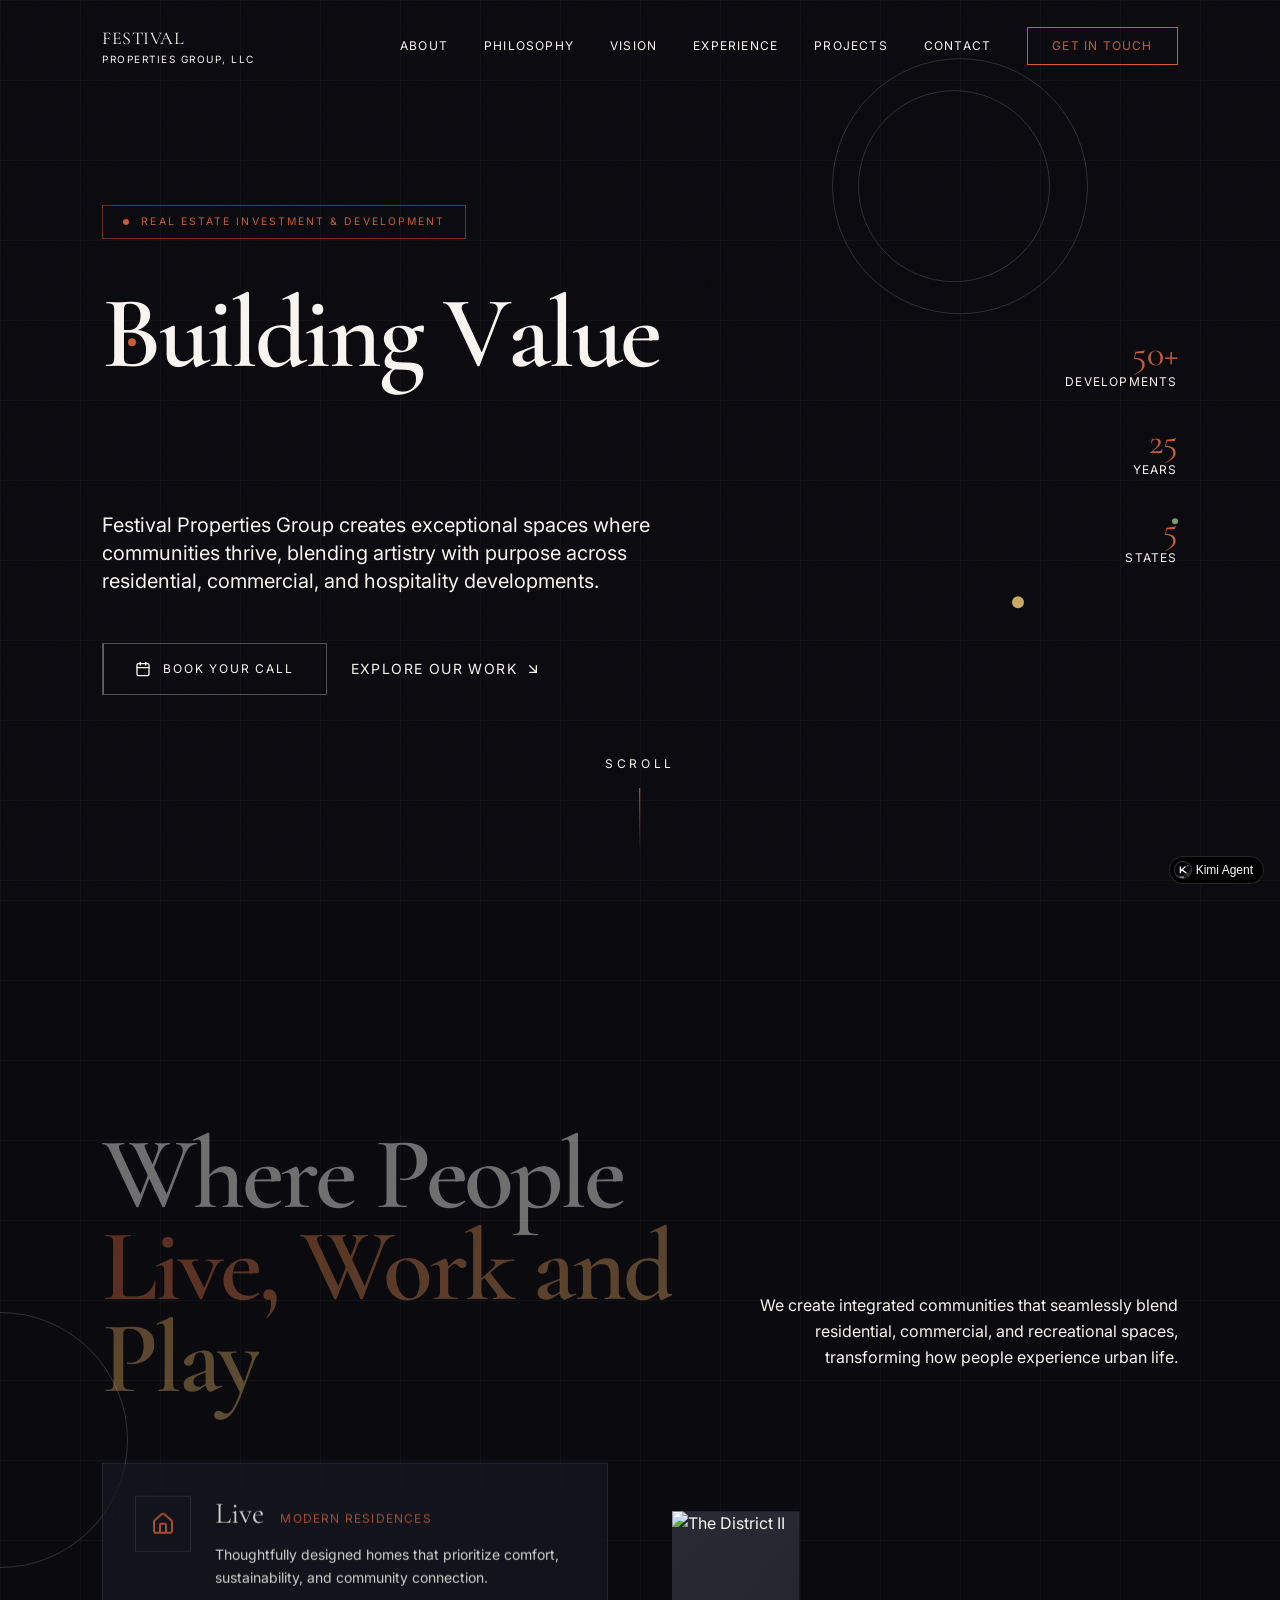
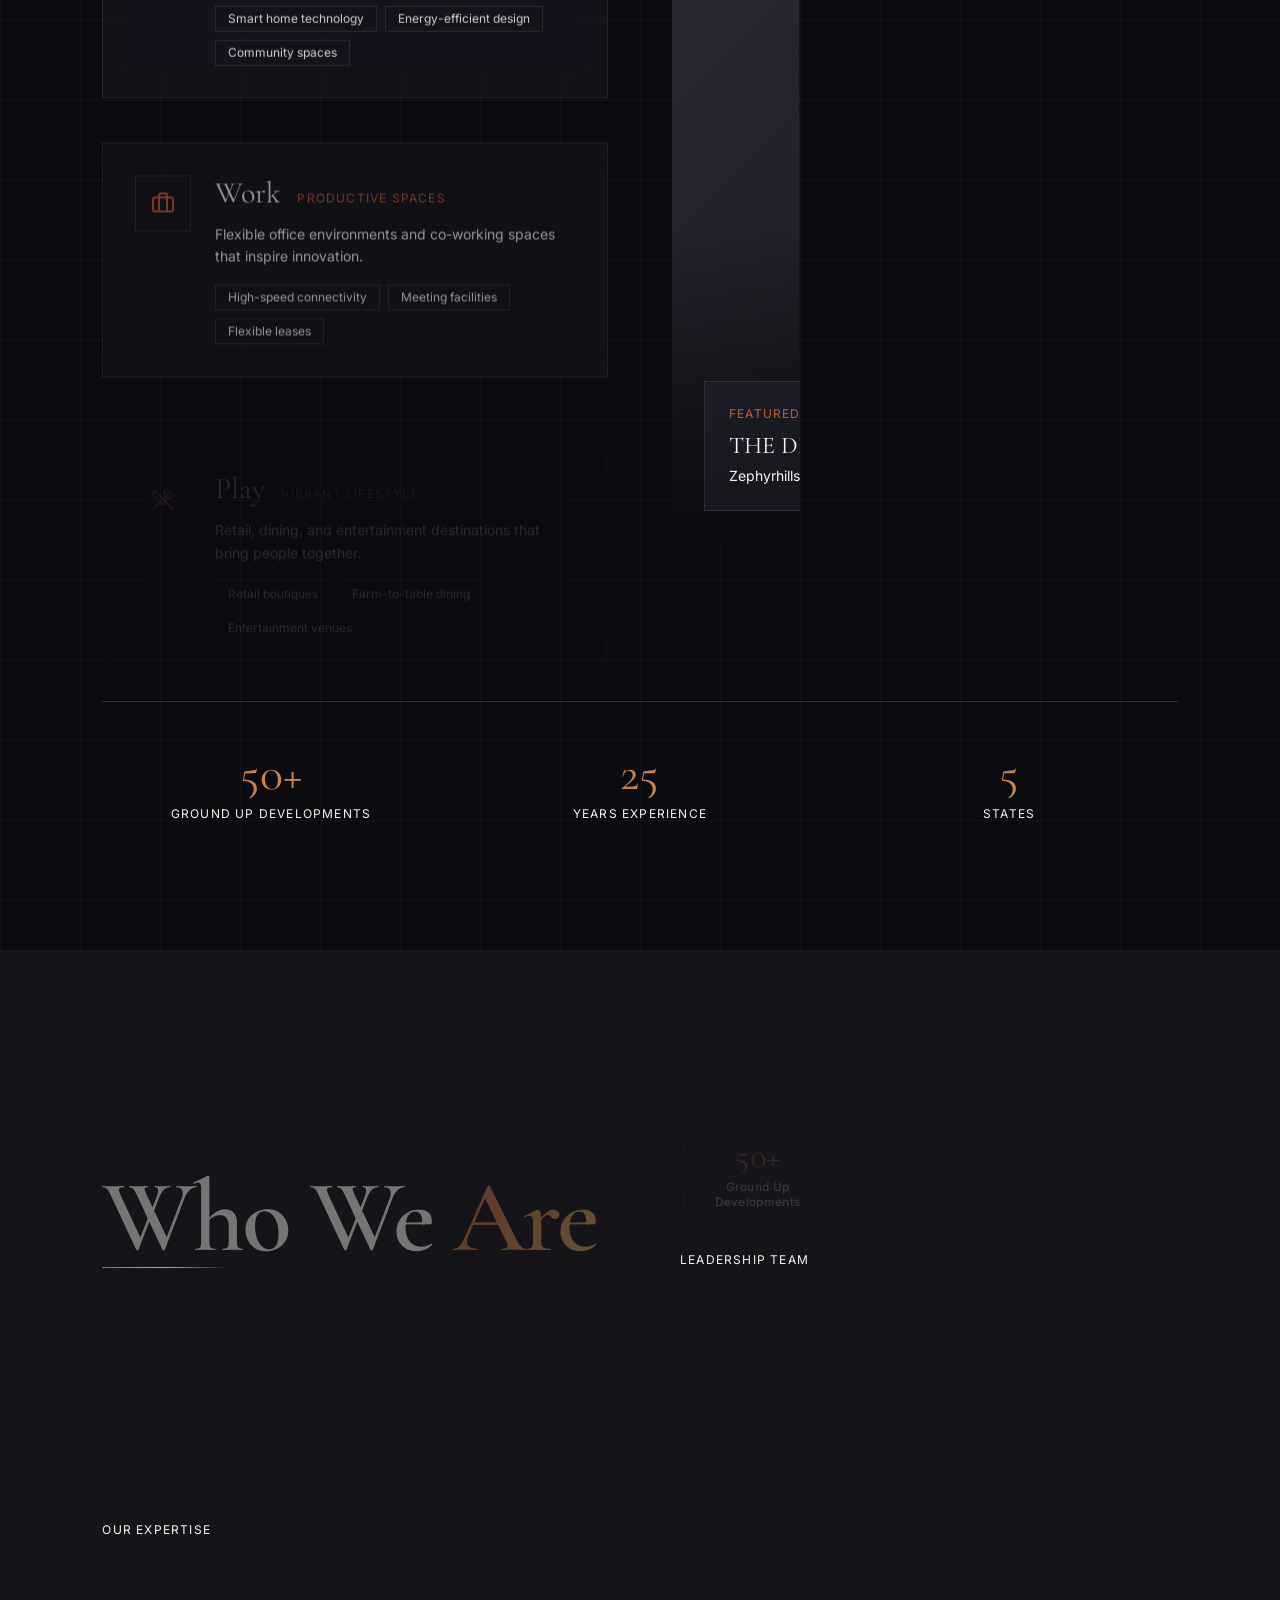
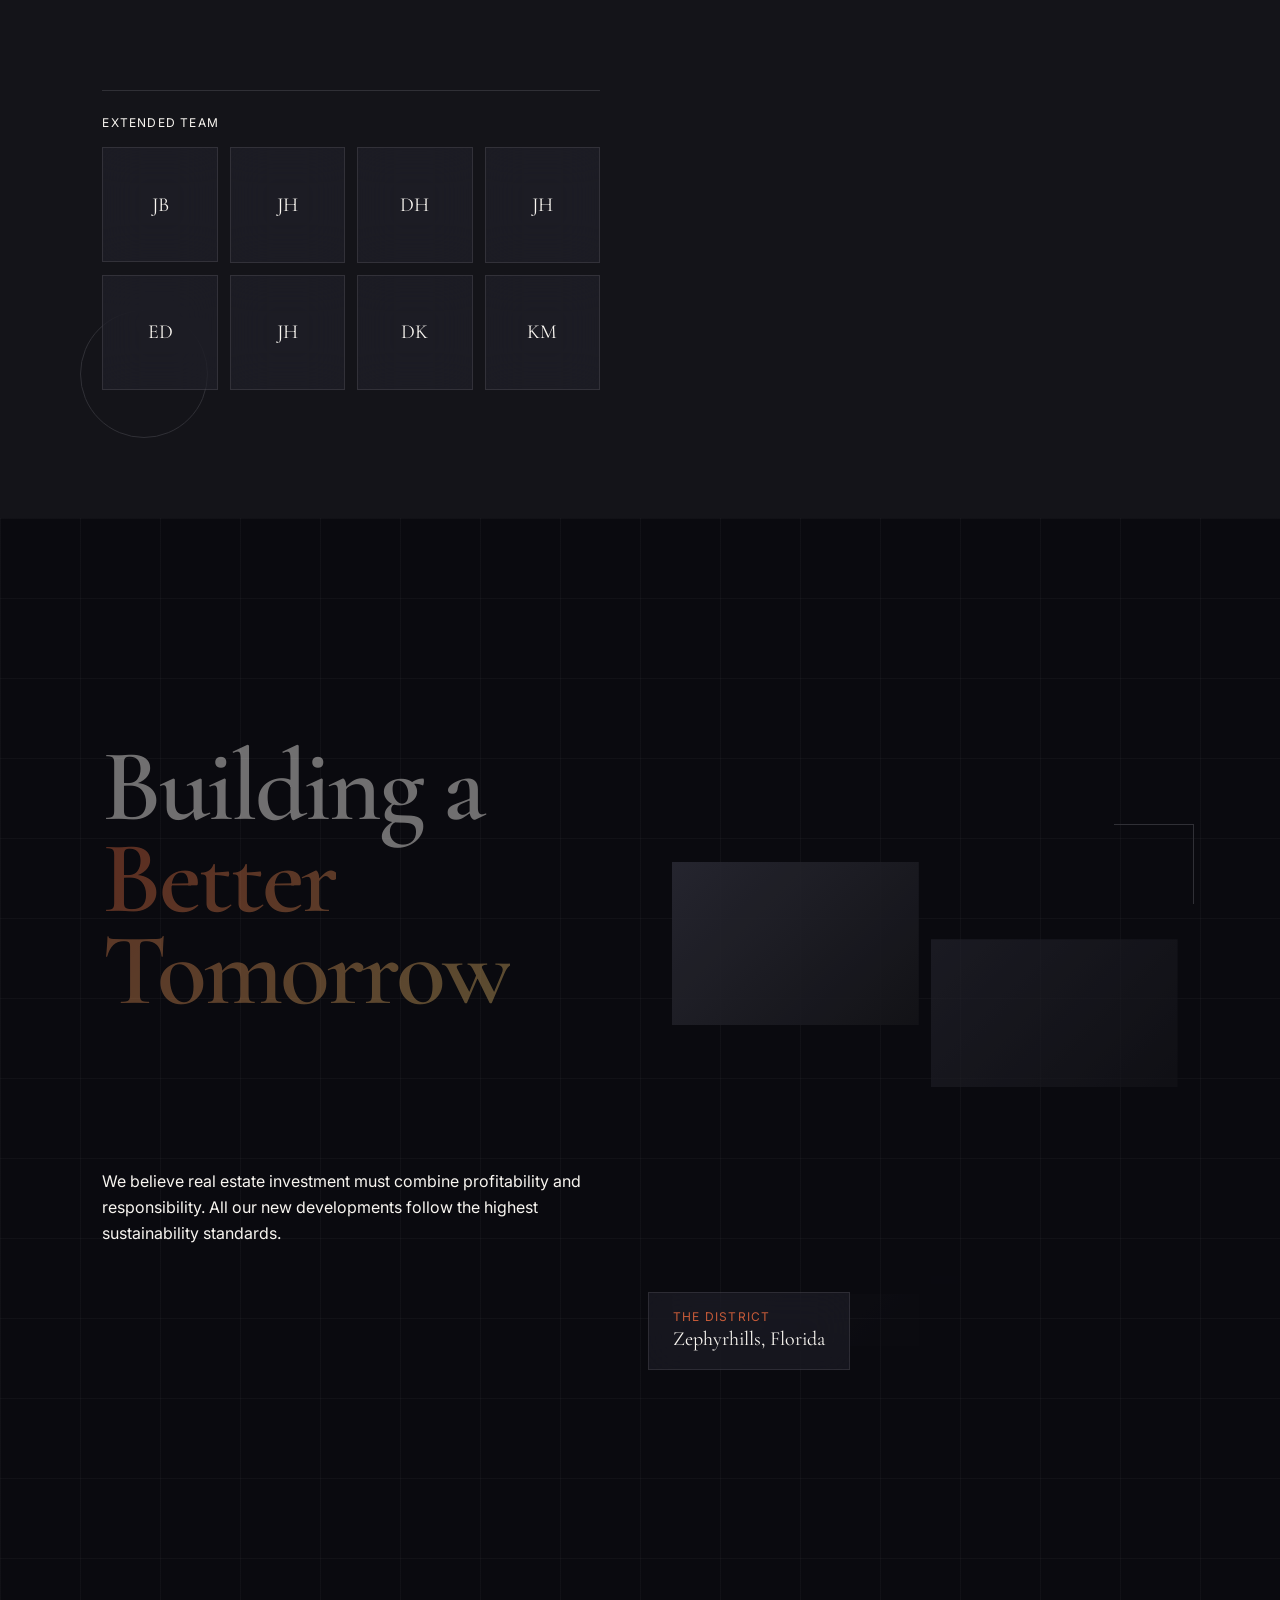
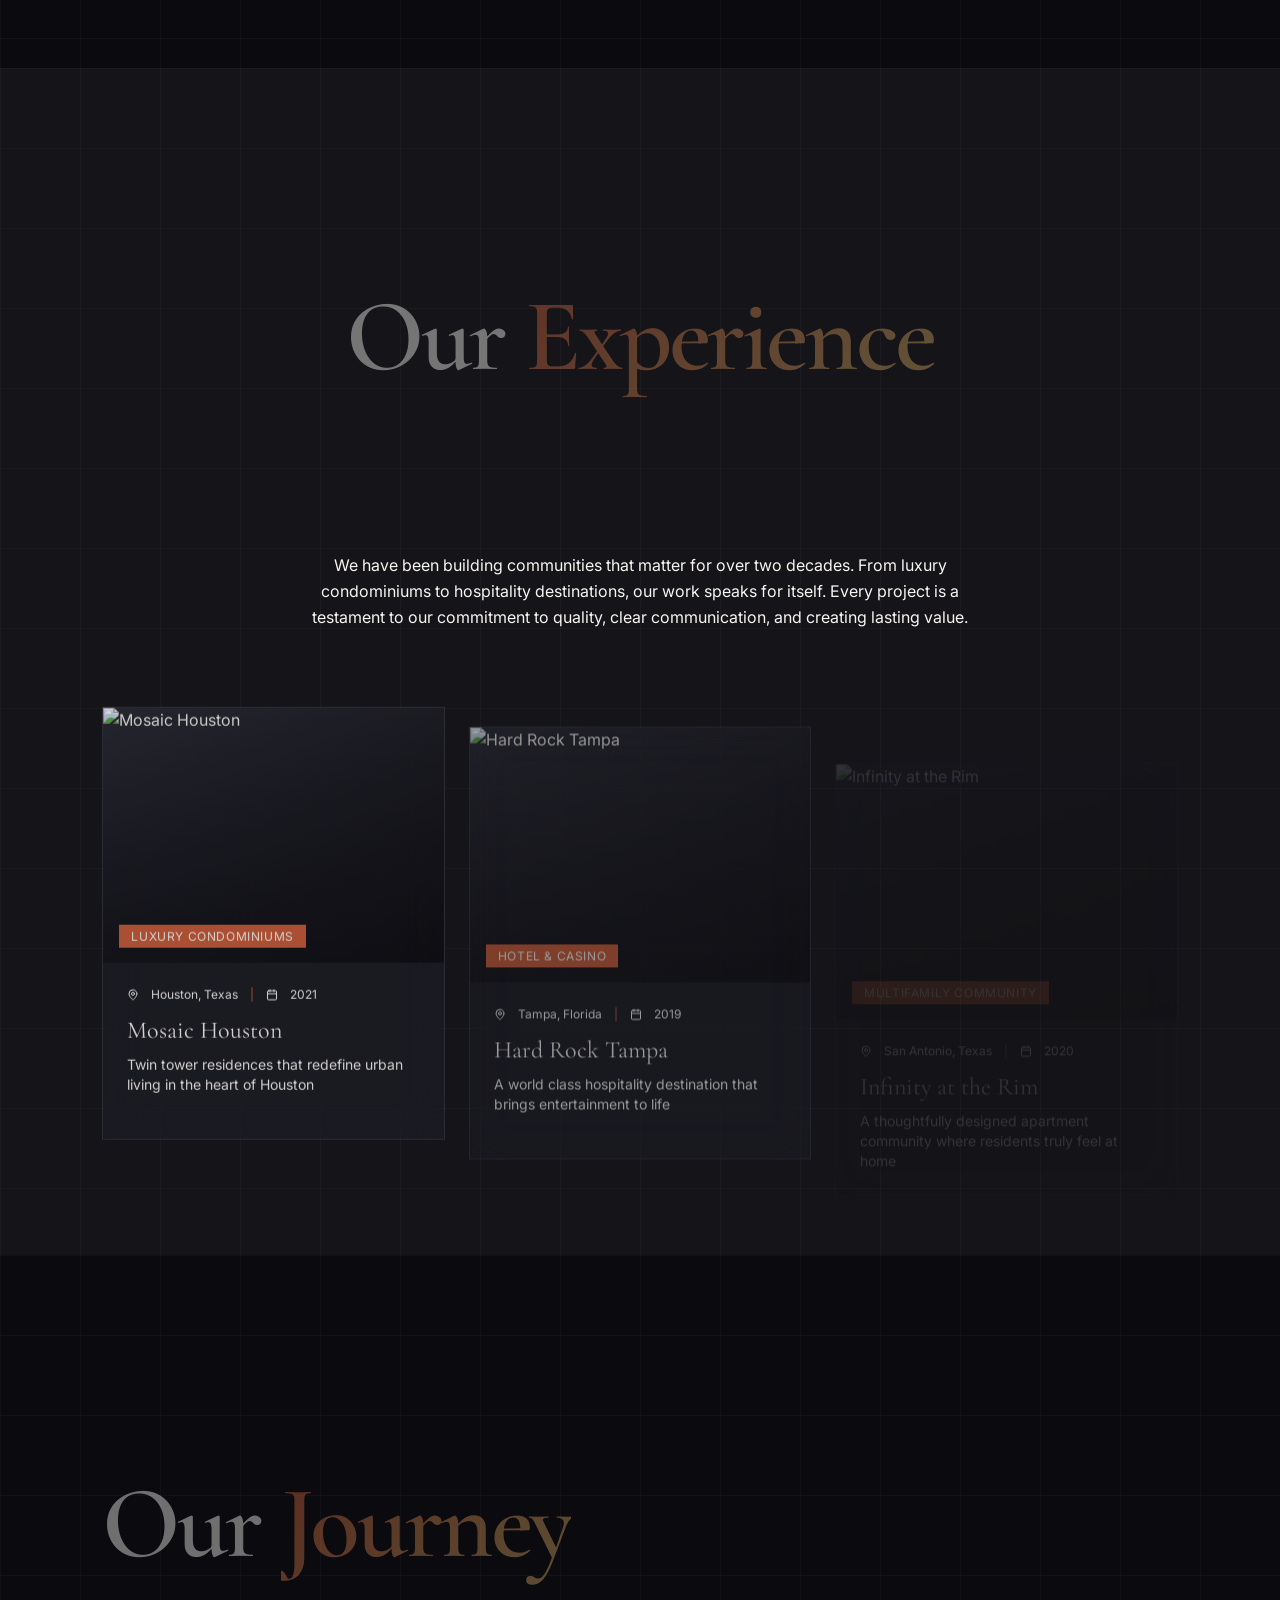
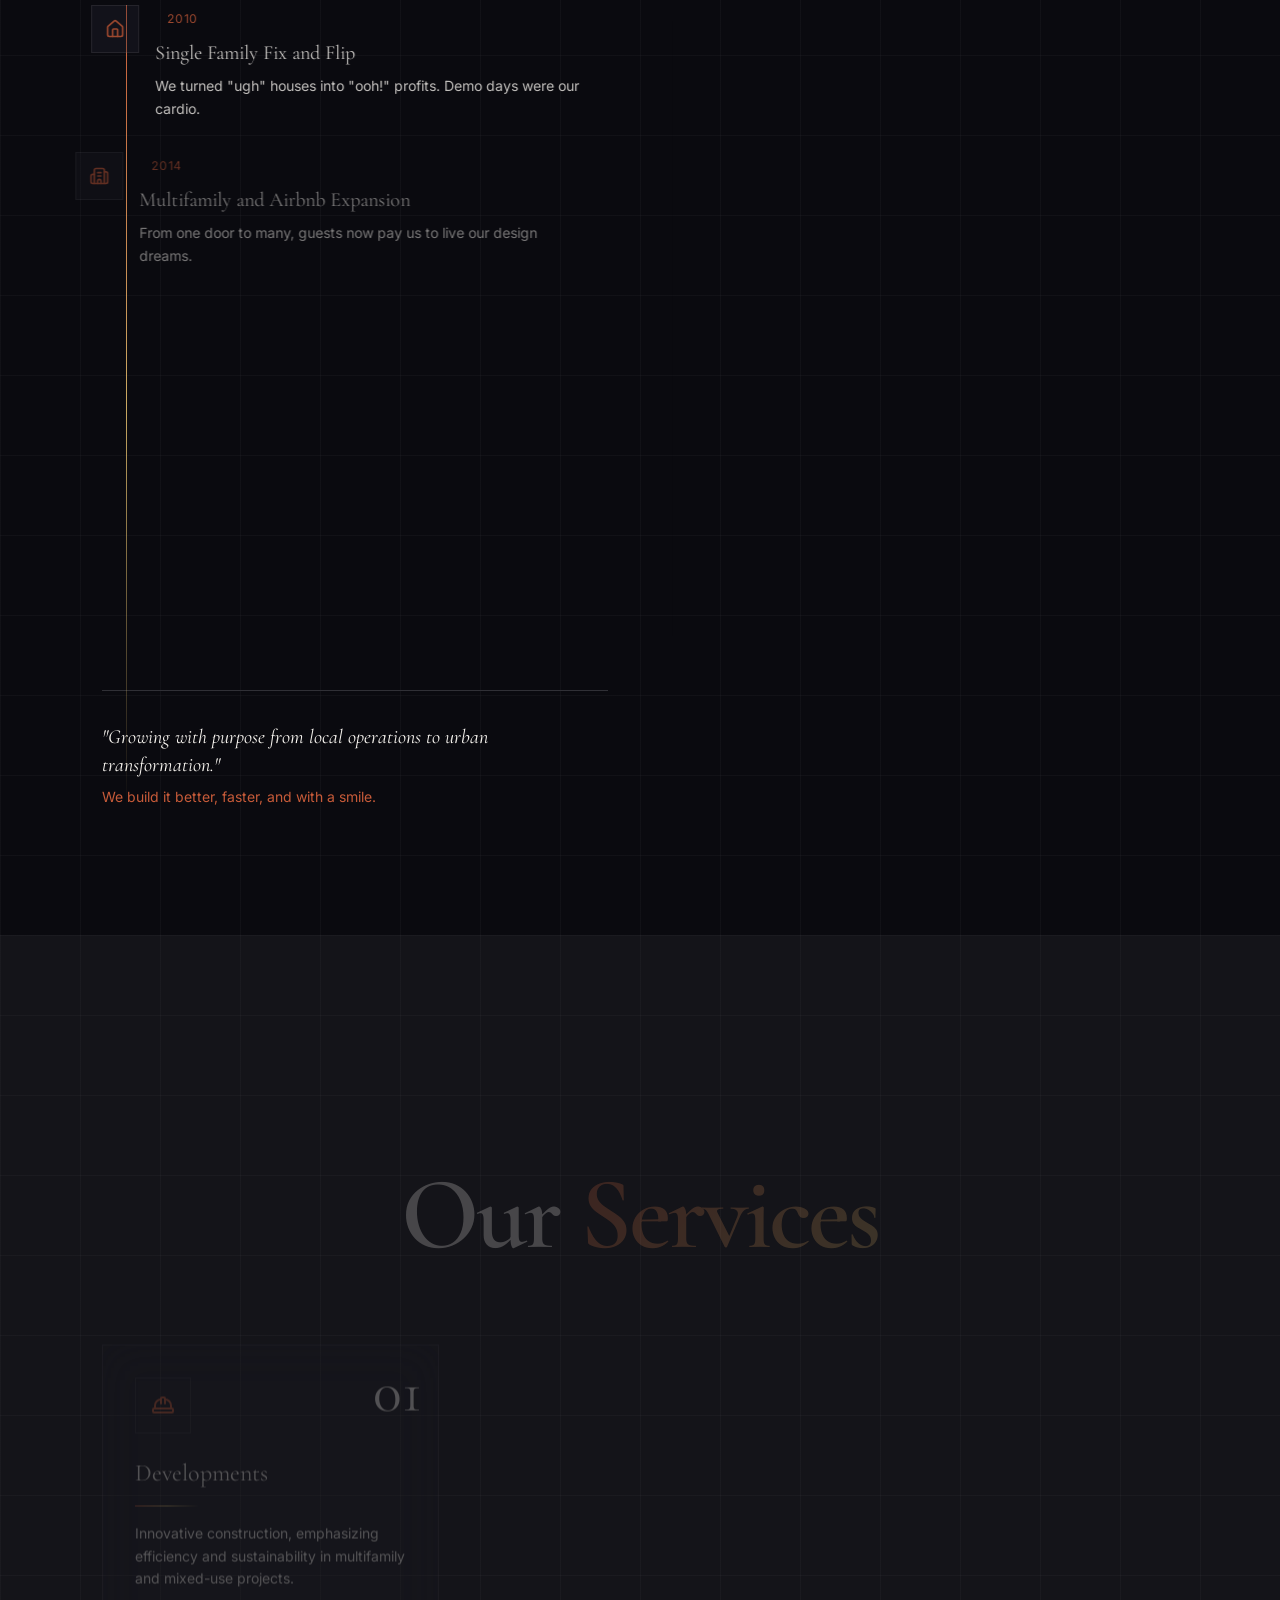
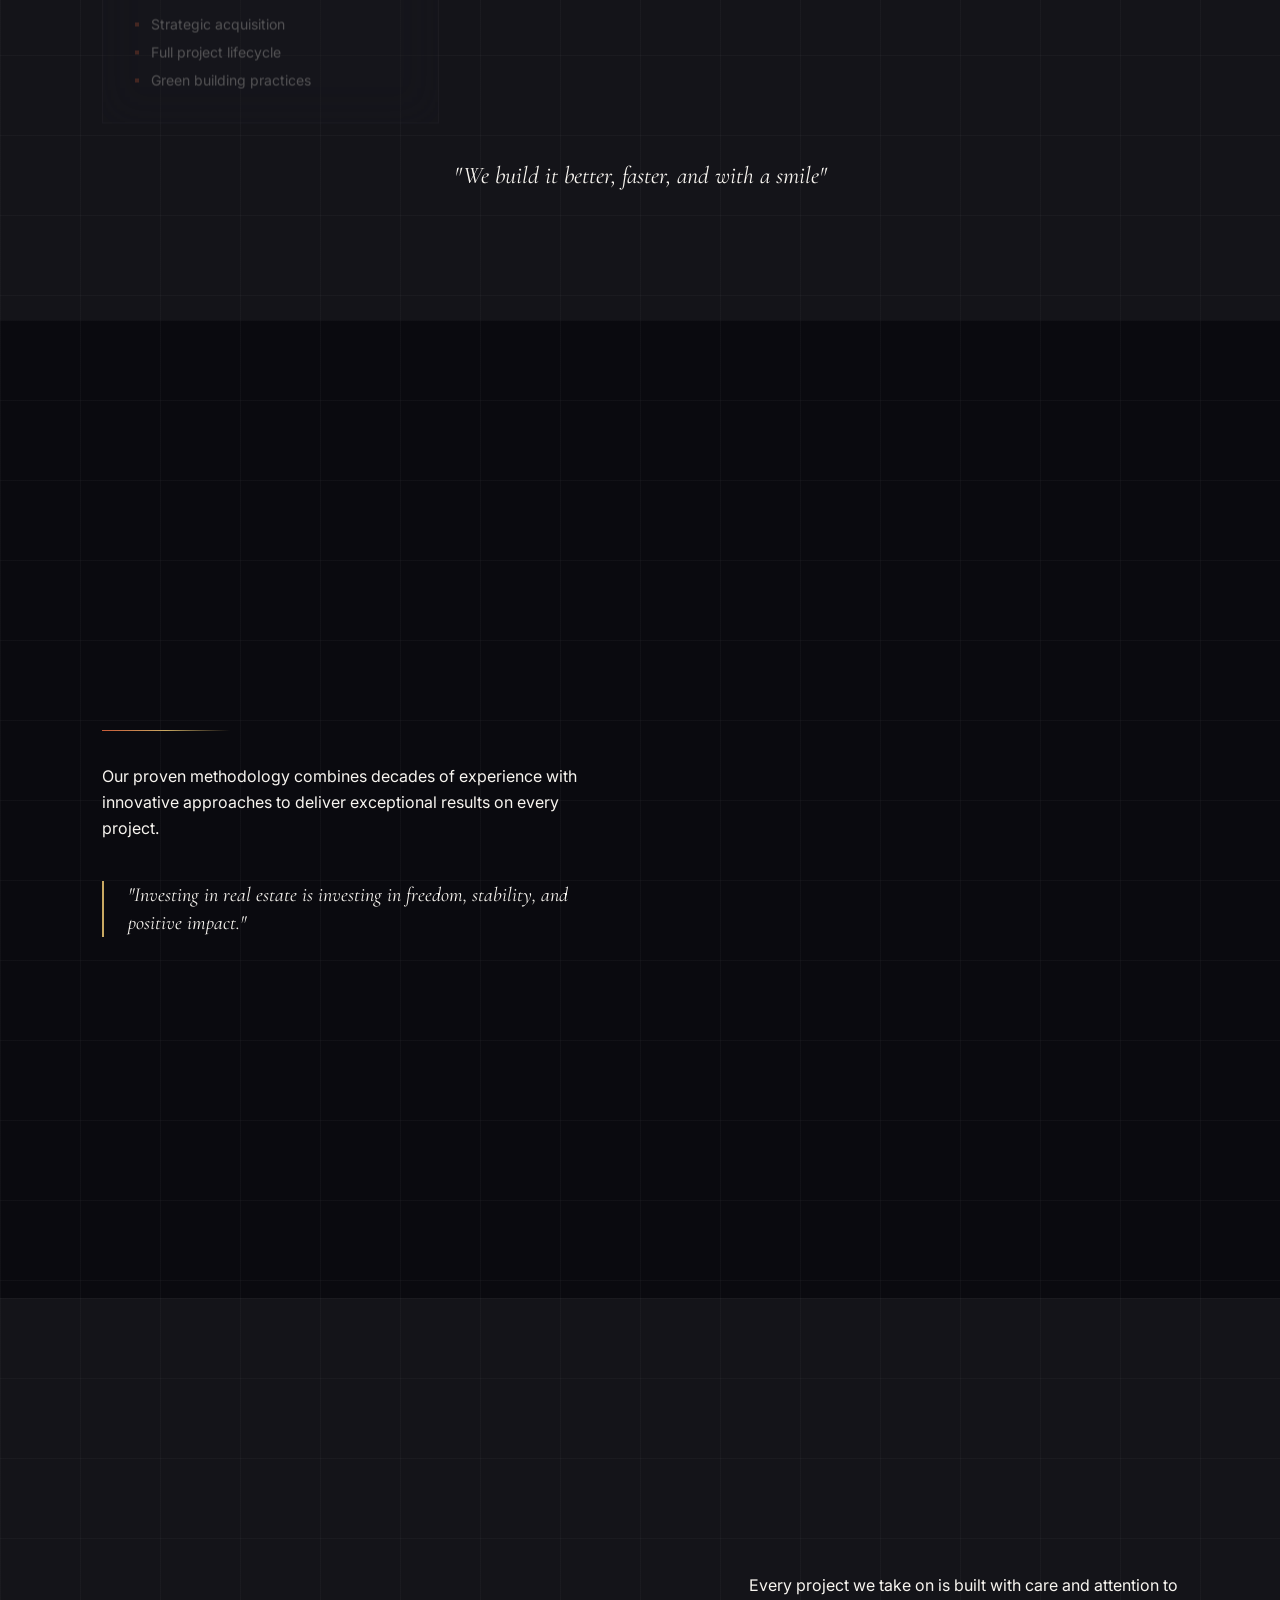
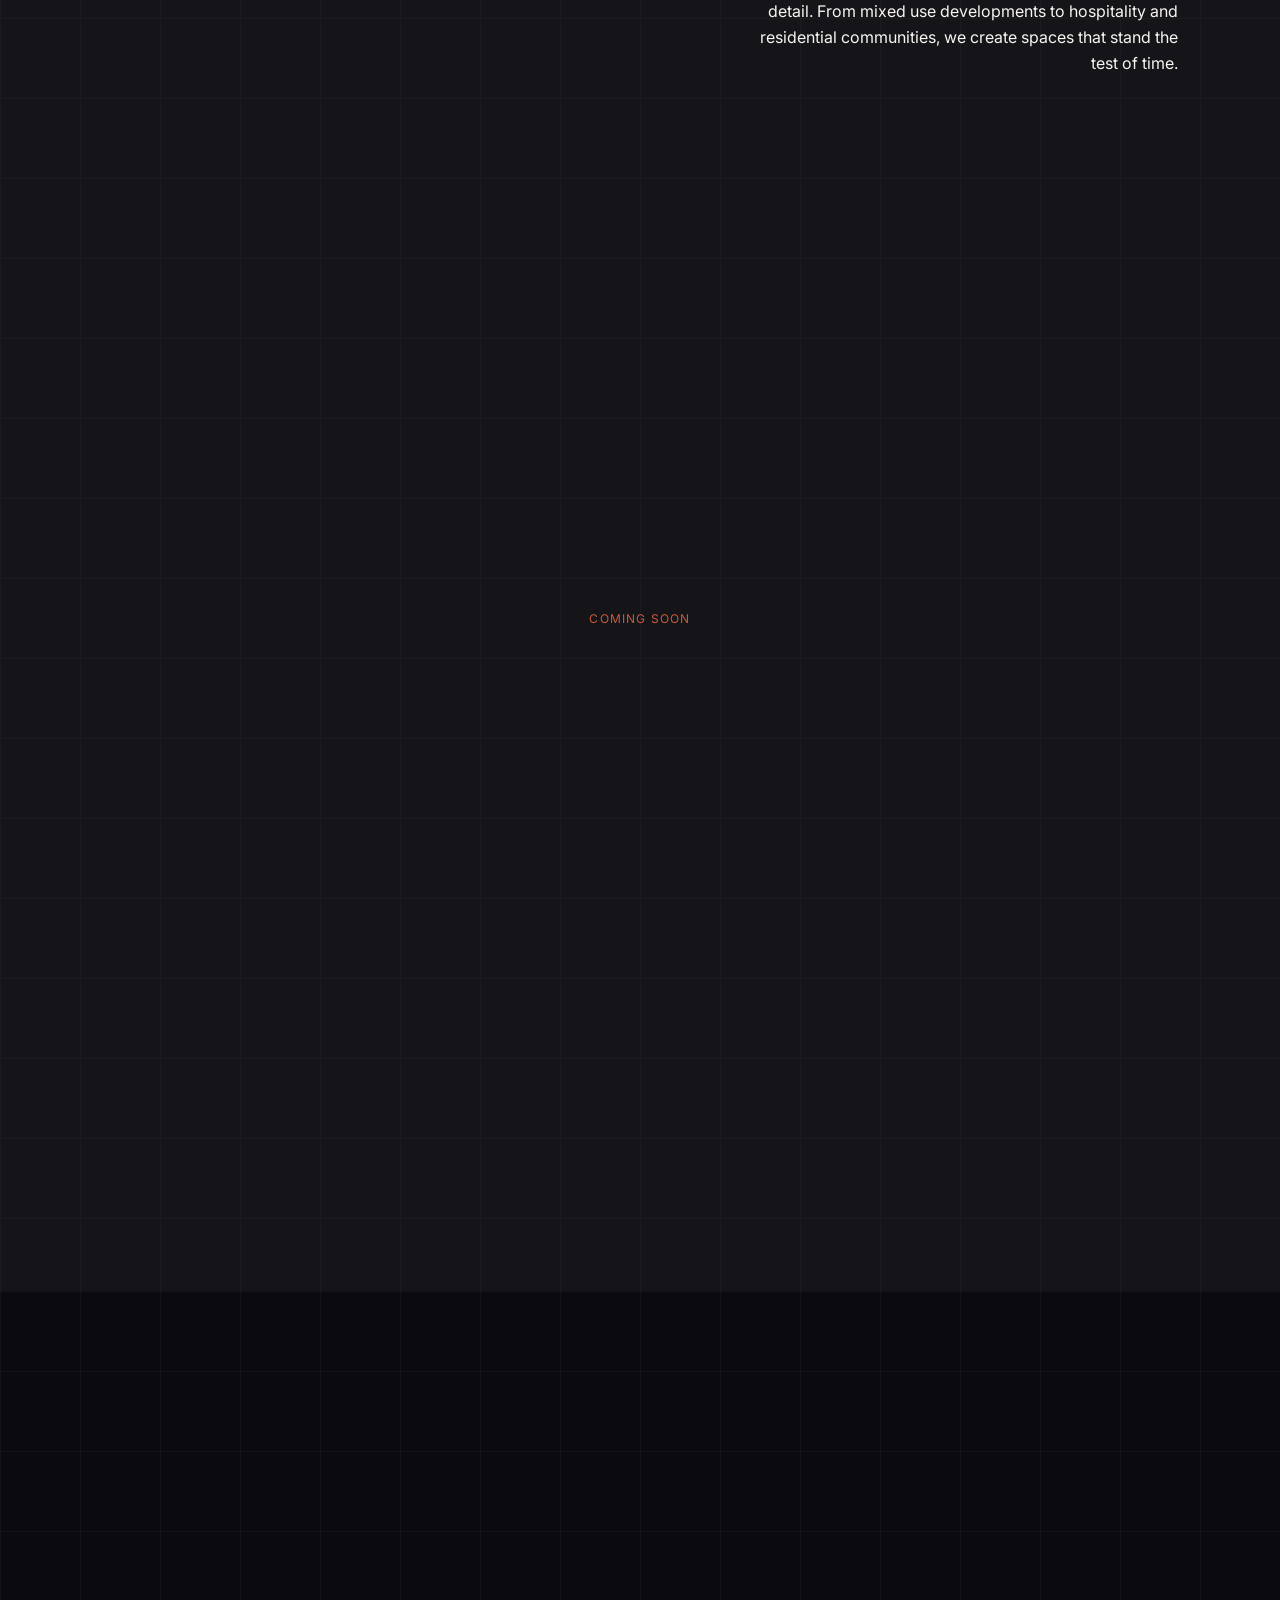
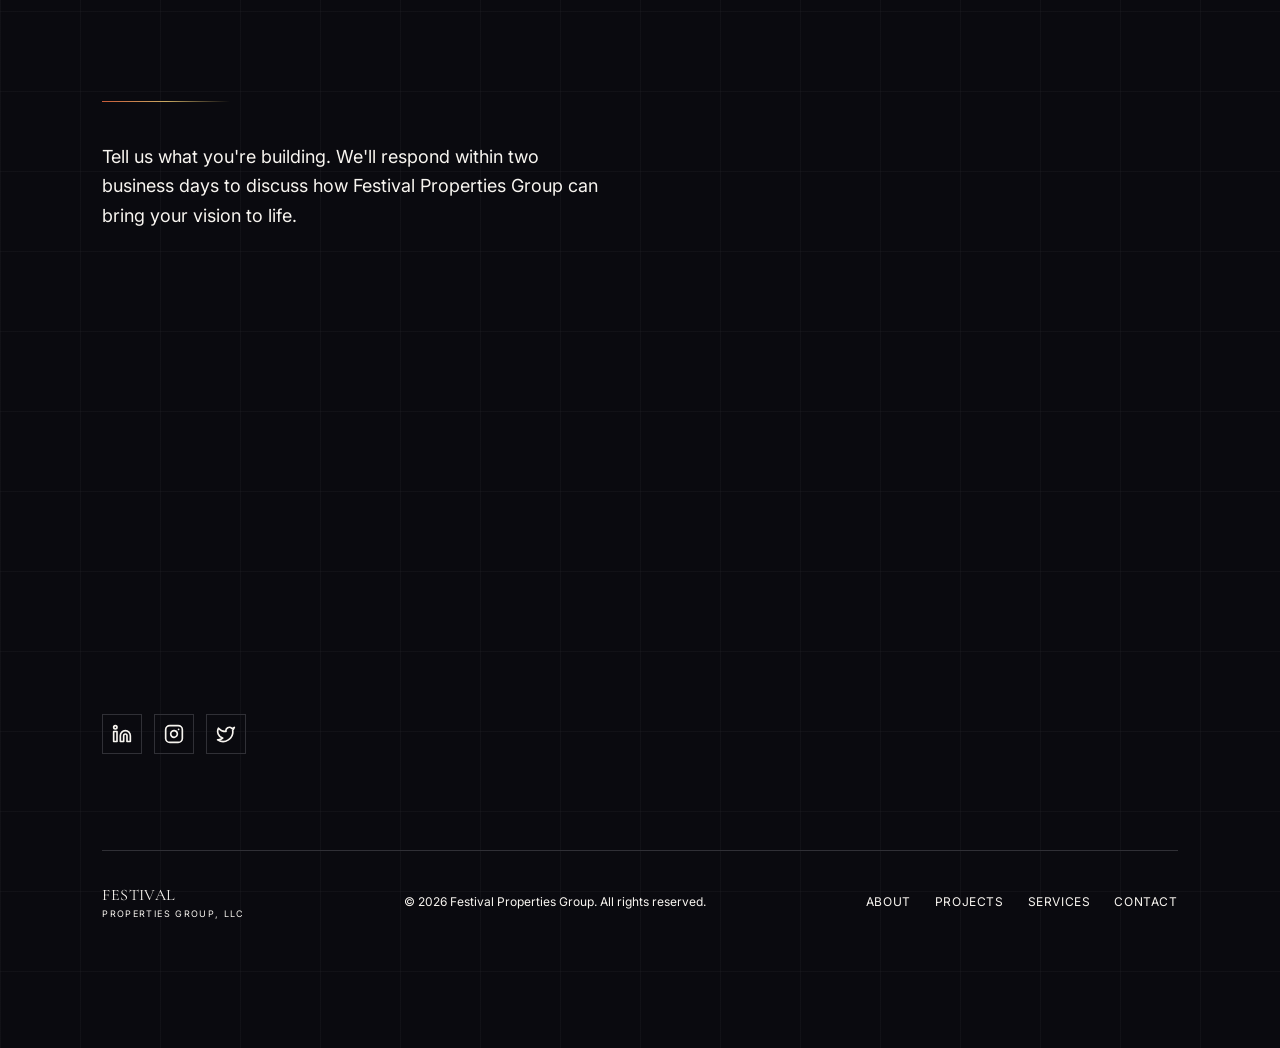
==== commit 52e8b84b: "renamed home file" ====
--- a/index.html
+++ b/index.html
@@ -73,25 +73,984 @@
     </style>
   <meta id="nedeegdmhlnmboboahchfpkmdnnemapd"><meta id="dcngeagmmhegagicpcmpinaoklddcgon"></head>
   <body>
-    <div id="root"><div code-path="src/App.tsx:34:5" class="relative"><div code-path="src/App.tsx:36:7" class="noise-overlay"></div><nav code-path="src/sections/Navigation.tsx:38:7" class="fixed top-0 left-0 right-0 z-[100] transition-all duration-500 bg-transparent py-6"><div code-path="src/sections/Navigation.tsx:45:9" class="px-[8vw] flex items-center justify-between"><a code-path="src/sections/Navigation.tsx:47:11" href="https://2cfznx4thvuum.ok.kimi.link/#" class="flex items-center gap-2 group"><div code-path="src/sections/Navigation.tsx:55:13" class="flex flex-col items-start"><span code-path="src/sections/Navigation.tsx:56:15" class="font-display text-[var(--cream)] text-lg tracking-wide group-hover:text-[var(--terracotta)] transition-colors">FESTIVAL</span><span code-path="src/sections/Navigation.tsx:59:15" class="font-body text-[10px] text-[var(--cream)]/60 tracking-[0.15em] group-hover:text-[var(--cream)]/80 transition-colors">PROPERTIES GROUP, LLC</span></div></a><div code-path="src/sections/Navigation.tsx:66:11" class="hidden lg:flex items-center gap-1"><a code-path="src/sections/Navigation.tsx:68:15" href="https://2cfznx4thvuum.ok.kimi.link/#about" class="px-4 py-2 font-body text-xs text-[var(--cream)]/70 hover:text-[var(--cream)] uppercase tracking-widest transition-colors">About</a><a code-path="src/sections/Navigation.tsx:68:15" href="https://2cfznx4thvuum.ok.kimi.link/#philosophy" class="px-4 py-2 font-body text-xs text-[var(--cream)]/70 hover:text-[var(--cream)] uppercase tracking-widest transition-colors">Philosophy</a><a code-path="src/sections/Navigation.tsx:68:15" href="https://2cfznx4thvuum.ok.kimi.link/#vision" class="px-4 py-2 font-body text-xs text-[var(--cream)]/70 hover:text-[var(--cream)] uppercase tracking-widest transition-colors">Vision</a><a code-path="src/sections/Navigation.tsx:68:15" href="https://2cfznx4thvuum.ok.kimi.link/#experience" class="px-4 py-2 font-body text-xs text-[var(--cream)]/70 hover:text-[var(--cream)] uppercase tracking-widest transition-colors">Experience</a><a code-path="src/sections/Navigation.tsx:68:15" href="https://2cfznx4thvuum.ok.kimi.link/#projects" class="px-4 py-2 font-body text-xs text-[var(--cream)]/70 hover:text-[var(--cream)] uppercase tracking-widest transition-colors">Projects</a><a code-path="src/sections/Navigation.tsx:68:15" href="https://2cfznx4thvuum.ok.kimi.link/#contact" class="px-4 py-2 font-body text-xs text-[var(--cream)]/70 hover:text-[var(--cream)] uppercase tracking-widest transition-colors">Contact</a><a code-path="src/sections/Navigation.tsx:77:13" href="https://2cfznx4thvuum.ok.kimi.link/#contact" class="ml-4 px-6 py-2.5 border border-[var(--terracotta)] text-[var(--terracotta)] font-body text-xs uppercase tracking-widest hover:bg-[var(--terracotta)] hover:text-[var(--cream)] transition-all">Get in Touch</a></div><button code-path="src/sections/Navigation.tsx:87:11" class="lg:hidden p-2 text-[var(--cream)]"><svg xmlns="http://www.w3.org/2000/svg" width="24" height="24" viewBox="0 0 24 24" fill="none" stroke="currentColor" stroke-width="2" stroke-linecap="round" stroke-linejoin="round" class="lucide lucide-menu w-6 h-6" aria-hidden="true" code-path="src/sections/Navigation.tsx:91:61"><path d="M4 5h16"></path><path d="M4 12h16"></path><path d="M4 19h16"></path></svg></button></div></nav><div code-path="src/sections/Navigation.tsx:97:7" class="fixed inset-0 z-[99] bg-[var(--ink)] transition-all duration-500 lg:hidden opacity-0 invisible"><div code-path="src/sections/Navigation.tsx:102:9" class="flex flex-col items-center justify-center h-full gap-8"><a code-path="src/sections/Navigation.tsx:104:13" href="https://2cfznx4thvuum.ok.kimi.link/#about" class="font-display text-3xl text-[var(--cream)] hover:text-[var(--terracotta)] transition-colors" style="transition-delay: 0ms; transform: translateY(20px); opacity: 0;">About</a><a code-path="src/sections/Navigation.tsx:104:13" href="https://2cfznx4thvuum.ok.kimi.link/#philosophy" class="font-display text-3xl text-[var(--cream)] hover:text-[var(--terracotta)] transition-colors" style="transition-delay: 0ms; transform: translateY(20px); opacity: 0;">Philosophy</a><a code-path="src/sections/Navigation.tsx:104:13" href="https://2cfznx4thvuum.ok.kimi.link/#vision" class="font-display text-3xl text-[var(--cream)] hover:text-[var(--terracotta)] transition-colors" style="transition-delay: 0ms; transform: translateY(20px); opacity: 0;">Vision</a><a code-path="src/sections/Navigation.tsx:104:13" href="https://2cfznx4thvuum.ok.kimi.link/#experience" class="font-display text-3xl text-[var(--cream)] hover:text-[var(--terracotta)] transition-colors" style="transition-delay: 0ms; transform: translateY(20px); opacity: 0;">Experience</a><a code-path="src/sections/Navigation.tsx:104:13" href="https://2cfznx4thvuum.ok.kimi.link/#projects" class="font-display text-3xl text-[var(--cream)] hover:text-[var(--terracotta)] transition-colors" style="transition-delay: 0ms; transform: translateY(20px); opacity: 0;">Projects</a><a code-path="src/sections/Navigation.tsx:104:13" href="https://2cfznx4thvuum.ok.kimi.link/#contact" class="font-display text-3xl text-[var(--cream)] hover:text-[var(--terracotta)] transition-colors" style="transition-delay: 0ms; transform: translateY(20px); opacity: 0;">Contact</a><a code-path="src/sections/Navigation.tsx:118:11" href="https://2cfznx4thvuum.ok.kimi.link/#contact" class="mt-4 px-8 py-3 border border-[var(--terracotta)] text-[var(--terracotta)] font-body text-sm uppercase tracking-widest" style="transition-delay: 0ms; transform: translateY(20px); opacity: 0;">Get in Touch</a></div></div><main code-path="src/App.tsx:42:7" class="relative"><section code-path="src/sections/Hero.tsx:91:5" class="relative w-full min-h-screen bg-[var(--ink)] overflow-hidden flex items-center"><div code-path="src/sections/Hero.tsx:96:7" class="absolute inset-0 artistic-grid"></div><div code-path="src/sections/Hero.tsx:99:7" class="absolute inset-0 pointer-events-none"><div code-path="src/sections/Hero.tsx:101:9" class="deco-circle absolute top-20 right-[15%] w-64 h-64 rounded-full border border-[var(--terracotta)]/20" style="translate: none; rotate: none; scale: none; opacity: 1; transform: translate(0px, 0px);"></div><div code-path="src/sections/Hero.tsx:102:9" class="deco-circle absolute top-28 right-[18%] w-48 h-48 rounded-full border border-[var(--gold)]/10" style="translate: none; rotate: none; scale: none; opacity: 1; transform: translate(0px, 0px);"></div><div code-path="src/sections/Hero.tsx:105:9" class="deco-line absolute top-1/3 left-0 w-[30%] h-[1px] bg-gradient-to-r from-[var(--terracotta)]/50 to-transparent origin-left" style="translate: none; rotate: none; scale: none; transform: translate(0px, 0px);"></div><div code-path="src/sections/Hero.tsx:106:9" class="deco-line absolute bottom-1/4 right-0 w-[25%] h-[1px] bg-gradient-to-l from-[var(--gold)]/40 to-transparent origin-right" style="translate: none; rotate: none; scale: none; transform: translate(0px, 0px);"></div><div code-path="src/sections/Hero.tsx:109:9" class="deco-circle absolute top-[40%] left-[10%] w-2 h-2 rounded-full bg-[var(--terracotta)]" style="translate: none; rotate: none; scale: none; opacity: 1; transform: translate(0px, 0px);"></div><div code-path="src/sections/Hero.tsx:110:9" class="deco-circle absolute bottom-[30%] right-[20%] w-3 h-3 rounded-full bg-[var(--gold)]" style="translate: none; rotate: none; scale: none; opacity: 1; transform: translate(0px, 0px);"></div><div code-path="src/sections/Hero.tsx:111:9" class="deco-circle absolute top-[60%] right-[8%] w-1.5 h-1.5 rounded-full bg-[var(--sage)]" style="translate: none; rotate: none; scale: none; opacity: 1; transform: translate(0px, 0px);"></div></div><div code-path="src/sections/Hero.tsx:115:7" class="relative z-10 w-full px-[8vw] py-32"><div code-path="src/sections/Hero.tsx:116:9" class="max-w-5xl"><div code-path="src/sections/Hero.tsx:118:11" class="artistic-badge mb-12"><span code-path="src/sections/Hero.tsx:119:13" class="w-1.5 h-1.5 rounded-full bg-[var(--terracotta)] animate-pulse"></span>Real Estate Investment &amp; Development</div><h1 code-path="src/sections/Hero.tsx:124:11" class="mb-8" style="perspective: 1000px;"><span code-path="src/sections/Hero.tsx:125:13" class="artistic-title text-[var(--cream)] block mb-2"><span code-path="src/sections/Hero.tsx:127:17" class="char inline-block" style="display: inline-block; translate: none; rotate: none; scale: none; opacity: 1; transform: translate(0px, 0px);">B</span><span code-path="src/sections/Hero.tsx:127:17" class="char inline-block" style="display: inline-block; translate: none; rotate: none; scale: none; opacity: 1; transform: translate(0px, 0px);">u</span><span code-path="src/sections/Hero.tsx:127:17" class="char inline-block" style="display: inline-block; translate: none; rotate: none; scale: none; opacity: 1; transform: translate(0px, 0px);">i</span><span code-path="src/sections/Hero.tsx:127:17" class="char inline-block" style="display: inline-block; translate: none; rotate: none; scale: none; opacity: 1; transform: translate(0px, 0px);">l</span><span code-path="src/sections/Hero.tsx:127:17" class="char inline-block" style="display: inline-block; translate: none; rotate: none; scale: none; opacity: 1; transform: translate(0px, 0px);">d</span><span code-path="src/sections/Hero.tsx:127:17" class="char inline-block" style="display: inline-block; translate: none; rotate: none; scale: none; opacity: 1; transform: translate(0px, 0px);">i</span><span code-path="src/sections/Hero.tsx:127:17" class="char inline-block" style="display: inline-block; translate: none; rotate: none; scale: none; opacity: 1; transform: translate(0px, 0px);">n</span><span code-path="src/sections/Hero.tsx:127:17" class="char inline-block" style="display: inline-block; translate: none; rotate: none; scale: none; opacity: 1; transform: translate(0px, 0px);">g</span><span code-path="src/sections/Hero.tsx:127:17" class="char inline-block" style="display: inline; translate: none; rotate: none; scale: none; opacity: 1; transform: translate(0px, 0px);">&nbsp;</span><span code-path="src/sections/Hero.tsx:127:17" class="char inline-block" style="display: inline-block; translate: none; rotate: none; scale: none; opacity: 1; transform: translate(0px, 0px);">V</span><span code-path="src/sections/Hero.tsx:127:17" class="char inline-block" style="display: inline-block; translate: none; rotate: none; scale: none; opacity: 1; transform: translate(0px, 0px);">a</span><span code-path="src/sections/Hero.tsx:127:17" class="char inline-block" style="display: inline-block; translate: none; rotate: none; scale: none; opacity: 1; transform: translate(0px, 0px);">l</span><span code-path="src/sections/Hero.tsx:127:17" class="char inline-block" style="display: inline-block; translate: none; rotate: none; scale: none; opacity: 1; transform: translate(0px, 0px);">u</span><span code-path="src/sections/Hero.tsx:127:17" class="char inline-block" style="display: inline-block; translate: none; rotate: none; scale: none; opacity: 1; transform: translate(0px, 0px);">e</span></span><span code-path="src/sections/Hero.tsx:132:13" class="artistic-title text-gradient block"><span code-path="src/sections/Hero.tsx:134:17" class="char inline-block" style="display: inline-block; translate: none; rotate: none; scale: none; opacity: 1; transform: translate(0px, 0px);">a</span><span code-path="src/sections/Hero.tsx:134:17" class="char inline-block" style="display: inline-block; translate: none; rotate: none; scale: none; opacity: 1; transform: translate(0px, 0px);">n</span><span code-path="src/sections/Hero.tsx:134:17" class="char inline-block" style="display: inline-block; translate: none; rotate: none; scale: none; opacity: 1; transform: translate(0px, 0px);">d</span><span code-path="src/sections/Hero.tsx:134:17" class="char inline-block" style="display: inline; translate: none; rotate: none; scale: none; opacity: 1; transform: translate(0px, 0px);">&nbsp;</span><span code-path="src/sections/Hero.tsx:134:17" class="char inline-block" style="display: inline-block; translate: none; rotate: none; scale: none; opacity: 1; transform: translate(0px, 0px);">V</span><span code-path="src/sections/Hero.tsx:134:17" class="char inline-block" style="display: inline-block; translate: none; rotate: none; scale: none; opacity: 1; transform: translate(0px, 0px);">i</span><span code-path="src/sections/Hero.tsx:134:17" class="char inline-block" style="display: inline-block; translate: none; rotate: none; scale: none; opacity: 1; transform: translate(0px, 0px);">s</span><span code-path="src/sections/Hero.tsx:134:17" class="char inline-block" style="display: inline-block; translate: none; rotate: none; scale: none; opacity: 1; transform: translate(0px, 0px);">i</span><span code-path="src/sections/Hero.tsx:134:17" class="char inline-block" style="display: inline-block; translate: none; rotate: none; scale: none; opacity: 1; transform: translate(0px, 0px);">o</span><span code-path="src/sections/Hero.tsx:134:17" class="char inline-block" style="display: inline-block; translate: none; rotate: none; scale: none; opacity: 1; transform: translate(0px, 0px);">n</span></span></h1><p code-path="src/sections/Hero.tsx:142:11" class="font-body text-[var(--cream)]/70 text-lg md:text-xl max-w-xl leading-relaxed mb-12" style="translate: none; rotate: none; scale: none; opacity: 1; transform: translate(0px, 0px);">Festival Properties Group creates exceptional spaces where communities thrive, blending artistry with purpose across residential, commercial, and hospitality developments.</p><div code-path="src/sections/Hero.tsx:152:11" class="flex flex-wrap items-center gap-6"><a code-path="src/sections/Hero.tsx:153:13" href="https://calendar.app.google/RhA1f2jJzNL6pux87" target="_blank" rel="noopener noreferrer" class="btn-artistic group"><span code-path="src/sections/Hero.tsx:159:15" class="flex items-center gap-3"><svg xmlns="http://www.w3.org/2000/svg" width="24" height="24" viewBox="0 0 24 24" fill="none" stroke="currentColor" stroke-width="2" stroke-linecap="round" stroke-linejoin="round" class="lucide lucide-calendar w-4 h-4" aria-hidden="true" code-path="src/sections/Hero.tsx:160:17"><path d="M8 2v4"></path><path d="M16 2v4"></path><rect width="18" height="18" x="3" y="4" rx="2"></rect><path d="M3 10h18"></path></svg>Book Your Call</span></a><a code-path="src/sections/Hero.tsx:164:13" href="https://2cfznx4thvuum.ok.kimi.link/#philosophy" class="text-[var(--cream)]/60 text-sm tracking-widest uppercase hover:text-[var(--terracotta)] transition-colors flex items-center gap-2 group">Explore Our Work<svg xmlns="http://www.w3.org/2000/svg" width="24" height="24" viewBox="0 0 24 24" fill="none" stroke="currentColor" stroke-width="2" stroke-linecap="round" stroke-linejoin="round" class="lucide lucide-arrow-down-right w-4 h-4 group-hover:translate-x-1 group-hover:translate-y-1 transition-transform" aria-hidden="true" code-path="src/sections/Hero.tsx:166:15"><path d="m7 7 10 10"></path><path d="M17 7v10H7"></path></svg></a></div></div><div code-path="src/sections/Hero.tsx:172:9" class="absolute right-[8vw] top-1/2 -translate-y-1/2 hidden lg:block"><div code-path="src/sections/Hero.tsx:173:11" class="space-y-8"><div code-path="src/sections/Hero.tsx:179:15" class="text-right"><p code-path="src/sections/Hero.tsx:180:17" class="font-display text-4xl text-[var(--terracotta)]">50+</p><p code-path="src/sections/Hero.tsx:181:17" class="font-body text-xs text-[var(--cream)]/40 tracking-widest uppercase">Developments</p></div><div code-path="src/sections/Hero.tsx:179:15" class="text-right"><p code-path="src/sections/Hero.tsx:180:17" class="font-display text-4xl text-[var(--terracotta)]">25</p><p code-path="src/sections/Hero.tsx:181:17" class="font-body text-xs text-[var(--cream)]/40 tracking-widest uppercase">Years</p></div><div code-path="src/sections/Hero.tsx:179:15" class="text-right"><p code-path="src/sections/Hero.tsx:180:17" class="font-display text-4xl text-[var(--terracotta)]">5</p><p code-path="src/sections/Hero.tsx:181:17" class="font-body text-xs text-[var(--cream)]/40 tracking-widest uppercase">States</p></div></div></div></div><div code-path="src/sections/Hero.tsx:189:7" class="absolute bottom-12 left-1/2 -translate-x-1/2 flex flex-col items-center gap-4"><span code-path="src/sections/Hero.tsx:190:9" class="text-[var(--cream)]/30 text-xs tracking-[0.3em] uppercase">Scroll</span><div code-path="src/sections/Hero.tsx:191:9" class="w-[1px] h-16 bg-gradient-to-b from-[var(--terracotta)] to-transparent"></div></div></section><section code-path="src/sections/LiveWorkPlay.tsx:112:5" id="philosophy" class="relative w-full min-h-screen bg-[var(--ink)] py-32 overflow-hidden"><div code-path="src/sections/LiveWorkPlay.tsx:118:7" class="absolute inset-0 artistic-grid"></div><div code-path="src/sections/LiveWorkPlay.tsx:121:7" class="absolute -left-32 top-1/4 w-64 h-64 rounded-full border border-[var(--terracotta)]/10"></div><div code-path="src/sections/LiveWorkPlay.tsx:123:7" class="relative z-10 px-[8vw]"><div code-path="src/sections/LiveWorkPlay.tsx:125:9" class="mb-20"><div code-path="src/sections/LiveWorkPlay.tsx:126:11" class="artistic-badge mb-8" style="translate: none; rotate: none; scale: none; opacity: 0; transform: translate(0px, 20px);"><span code-path="src/sections/LiveWorkPlay.tsx:127:13" class="w-1.5 h-1.5 rounded-full bg-[var(--terracotta)]"></span>Our Philosophy</div><div code-path="src/sections/LiveWorkPlay.tsx:131:11" class="flex flex-col lg:flex-row lg:items-end lg:justify-between gap-8"><h2 code-path="src/sections/LiveWorkPlay.tsx:132:13" class="artistic-title text-[var(--cream)]" style="translate: none; rotate: none; scale: none; opacity: 0; transform: translate(0px, 60px);">Where People<br code-path="src/sections/LiveWorkPlay.tsx:133:27"><span code-path="src/sections/LiveWorkPlay.tsx:134:15" class="text-gradient">Live, Work and Play</span></h2><p code-path="src/sections/LiveWorkPlay.tsx:137:13" class="font-body text-[var(--cream)]/60 max-w-md leading-relaxed lg:text-right">We create integrated communities that seamlessly blend residential, commercial, and recreational spaces, transforming how people experience urban life.</p></div></div><div code-path="src/sections/LiveWorkPlay.tsx:145:9" class="grid lg:grid-cols-2 gap-16 items-center"><div code-path="src/sections/LiveWorkPlay.tsx:147:11" class="space-y-6"><div code-path="src/sections/LiveWorkPlay.tsx:151:17" class="pillar-card group glass-card p-8 hover:border-[var(--terracotta)]/30 transition-all duration-500" style="translate: none; rotate: none; scale: none; opacity: 0; transform: translate(0px, 80px);"><div code-path="src/sections/LiveWorkPlay.tsx:155:19" class="flex items-start gap-6"><div code-path="src/sections/LiveWorkPlay.tsx:157:21" class="w-14 h-14 border border-[var(--terracotta)]/30 flex items-center justify-center flex-shrink-0 group-hover:bg-[var(--terracotta)]/10 transition-colors"><svg xmlns="http://www.w3.org/2000/svg" width="24" height="24" viewBox="0 0 24 24" fill="none" stroke="currentColor" stroke-width="2" stroke-linecap="round" stroke-linejoin="round" class="lucide lucide-house w-6 h-6 text-[var(--terracotta)]" aria-hidden="true" code-path="src/sections/LiveWorkPlay.tsx:158:23"><path d="M15 21v-8a1 1 0 0 0-1-1h-4a1 1 0 0 0-1 1v8"></path><path d="M3 10a2 2 0 0 1 .709-1.528l7-6a2 2 0 0 1 2.582 0l7 6A2 2 0 0 1 21 10v9a2 2 0 0 1-2 2H5a2 2 0 0 1-2-2z"></path></svg></div><div code-path="src/sections/LiveWorkPlay.tsx:162:21" class="flex-1"><div code-path="src/sections/LiveWorkPlay.tsx:163:23" class="flex items-baseline gap-4 mb-3"><h3 code-path="src/sections/LiveWorkPlay.tsx:164:25" class="font-display text-3xl text-[var(--cream)]">Live</h3><span code-path="src/sections/LiveWorkPlay.tsx:165:25" class="font-body text-xs text-[var(--terracotta)] tracking-widest uppercase">Modern Residences</span></div><p code-path="src/sections/LiveWorkPlay.tsx:169:23" class="font-body text-[var(--cream)]/60 text-sm leading-relaxed mb-4">Thoughtfully designed homes that prioritize comfort, sustainability, and community connection.</p><div code-path="src/sections/LiveWorkPlay.tsx:172:23" class="flex flex-wrap gap-2"><span code-path="src/sections/LiveWorkPlay.tsx:174:27" class="px-3 py-1 text-xs text-[var(--cream)]/50 border border-[var(--cream)]/10">Smart home technology</span><span code-path="src/sections/LiveWorkPlay.tsx:174:27" class="px-3 py-1 text-xs text-[var(--cream)]/50 border border-[var(--cream)]/10">Energy-efficient design</span><span code-path="src/sections/LiveWorkPlay.tsx:174:27" class="px-3 py-1 text-xs text-[var(--cream)]/50 border border-[var(--cream)]/10">Community spaces</span></div></div></div></div><div code-path="src/sections/LiveWorkPlay.tsx:151:17" class="pillar-card group glass-card p-8 hover:border-[var(--terracotta)]/30 transition-all duration-500" style="translate: none; rotate: none; scale: none; opacity: 0; transform: translate(0px, 80px);"><div code-path="src/sections/LiveWorkPlay.tsx:155:19" class="flex items-start gap-6"><div code-path="src/sections/LiveWorkPlay.tsx:157:21" class="w-14 h-14 border border-[var(--terracotta)]/30 flex items-center justify-center flex-shrink-0 group-hover:bg-[var(--terracotta)]/10 transition-colors"><svg xmlns="http://www.w3.org/2000/svg" width="24" height="24" viewBox="0 0 24 24" fill="none" stroke="currentColor" stroke-width="2" stroke-linecap="round" stroke-linejoin="round" class="lucide lucide-briefcase w-6 h-6 text-[var(--terracotta)]" aria-hidden="true" code-path="src/sections/LiveWorkPlay.tsx:158:23"><path d="M16 20V4a2 2 0 0 0-2-2h-4a2 2 0 0 0-2 2v16"></path><rect width="20" height="14" x="2" y="6" rx="2"></rect></svg></div><div code-path="src/sections/LiveWorkPlay.tsx:162:21" class="flex-1"><div code-path="src/sections/LiveWorkPlay.tsx:163:23" class="flex items-baseline gap-4 mb-3"><h3 code-path="src/sections/LiveWorkPlay.tsx:164:25" class="font-display text-3xl text-[var(--cream)]">Work</h3><span code-path="src/sections/LiveWorkPlay.tsx:165:25" class="font-body text-xs text-[var(--terracotta)] tracking-widest uppercase">Productive Spaces</span></div><p code-path="src/sections/LiveWorkPlay.tsx:169:23" class="font-body text-[var(--cream)]/60 text-sm leading-relaxed mb-4">Flexible office environments and co-working spaces that inspire innovation.</p><div code-path="src/sections/LiveWorkPlay.tsx:172:23" class="flex flex-wrap gap-2"><span code-path="src/sections/LiveWorkPlay.tsx:174:27" class="px-3 py-1 text-xs text-[var(--cream)]/50 border border-[var(--cream)]/10">High-speed connectivity</span><span code-path="src/sections/LiveWorkPlay.tsx:174:27" class="px-3 py-1 text-xs text-[var(--cream)]/50 border border-[var(--cream)]/10">Meeting facilities</span><span code-path="src/sections/LiveWorkPlay.tsx:174:27" class="px-3 py-1 text-xs text-[var(--cream)]/50 border border-[var(--cream)]/10">Flexible leases</span></div></div></div></div><div code-path="src/sections/LiveWorkPlay.tsx:151:17" class="pillar-card group glass-card p-8 hover:border-[var(--terracotta)]/30 transition-all duration-500" style="translate: none; rotate: none; scale: none; opacity: 0; transform: translate(0px, 80px);"><div code-path="src/sections/LiveWorkPlay.tsx:155:19" class="flex items-start gap-6"><div code-path="src/sections/LiveWorkPlay.tsx:157:21" class="w-14 h-14 border border-[var(--terracotta)]/30 flex items-center justify-center flex-shrink-0 group-hover:bg-[var(--terracotta)]/10 transition-colors"><svg xmlns="http://www.w3.org/2000/svg" width="24" height="24" viewBox="0 0 24 24" fill="none" stroke="currentColor" stroke-width="2" stroke-linecap="round" stroke-linejoin="round" class="lucide lucide-utensils-crossed w-6 h-6 text-[var(--terracotta)]" aria-hidden="true" code-path="src/sections/LiveWorkPlay.tsx:158:23"><path d="m16 2-2.3 2.3a3 3 0 0 0 0 4.2l1.8 1.8a3 3 0 0 0 4.2 0L22 8"></path><path d="M15 15 3.3 3.3a4.2 4.2 0 0 0 0 6l7.3 7.3c.7.7 2 .7 2.8 0L15 15Zm0 0 7 7"></path><path d="m2.1 21.8 6.4-6.3"></path><path d="m19 5-7 7"></path></svg></div><div code-path="src/sections/LiveWorkPlay.tsx:162:21" class="flex-1"><div code-path="src/sections/LiveWorkPlay.tsx:163:23" class="flex items-baseline gap-4 mb-3"><h3 code-path="src/sections/LiveWorkPlay.tsx:164:25" class="font-display text-3xl text-[var(--cream)]">Play</h3><span code-path="src/sections/LiveWorkPlay.tsx:165:25" class="font-body text-xs text-[var(--terracotta)] tracking-widest uppercase">Vibrant Lifestyle</span></div><p code-path="src/sections/LiveWorkPlay.tsx:169:23" class="font-body text-[var(--cream)]/60 text-sm leading-relaxed mb-4">Retail, dining, and entertainment destinations that bring people together.</p><div code-path="src/sections/LiveWorkPlay.tsx:172:23" class="flex flex-wrap gap-2"><span code-path="src/sections/LiveWorkPlay.tsx:174:27" class="px-3 py-1 text-xs text-[var(--cream)]/50 border border-[var(--cream)]/10">Retail boutiques</span><span code-path="src/sections/LiveWorkPlay.tsx:174:27" class="px-3 py-1 text-xs text-[var(--cream)]/50 border border-[var(--cream)]/10">Farm-to-table dining</span><span code-path="src/sections/LiveWorkPlay.tsx:174:27" class="px-3 py-1 text-xs text-[var(--cream)]/50 border border-[var(--cream)]/10">Entertainment venues</span></div></div></div></div></div><div code-path="src/sections/LiveWorkPlay.tsx:190:11" class="relative" style="clip-path: polygon(0px 0px, 0px 0px, 0px 100%, 0px 100%);"><div code-path="src/sections/LiveWorkPlay.tsx:191:13" class="aspect-[4/5] relative overflow-hidden"><img code-path="src/sections/LiveWorkPlay.tsx:192:15" alt="The District II" class="w-full h-full object-cover" src="./homepage-files/project-townhomes.jpg"><div code-path="src/sections/LiveWorkPlay.tsx:198:15" class="absolute inset-0 bg-gradient-to-t from-[var(--ink)] via-transparent to-transparent"></div></div><div code-path="src/sections/LiveWorkPlay.tsx:202:13" class="absolute bottom-8 left-8 right-8"><div code-path="src/sections/LiveWorkPlay.tsx:203:15" class="glass-card p-6"><p code-path="src/sections/LiveWorkPlay.tsx:204:17" class="font-body text-xs text-[var(--terracotta)] tracking-widest uppercase mb-2">Featured Development</p><p code-path="src/sections/LiveWorkPlay.tsx:207:17" class="font-display text-2xl text-[var(--cream)]">THE DISTRICT</p><p code-path="src/sections/LiveWorkPlay.tsx:208:17" class="font-body text-sm text-[var(--cream)]/50 mt-1">Zephyrhills, Florida</p></div></div><div code-path="src/sections/LiveWorkPlay.tsx:213:13" class="absolute -top-4 -right-4 w-24 h-24 border-t border-r border-[var(--terracotta)]/30"></div><div code-path="src/sections/LiveWorkPlay.tsx:214:13" class="absolute -bottom-4 -left-4 w-24 h-24 border-b border-l border-[var(--gold)]/30"></div></div></div><div code-path="src/sections/LiveWorkPlay.tsx:219:9" class="mt-24 grid grid-cols-3 gap-8 border-t border-[var(--cream)]/10 pt-12"><div code-path="src/sections/LiveWorkPlay.tsx:225:13" class="text-center"><p code-path="src/sections/LiveWorkPlay.tsx:226:15" class="font-display text-5xl text-gradient mb-2">50+</p><p code-path="src/sections/LiveWorkPlay.tsx:227:15" class="font-body text-xs text-[var(--cream)]/40 tracking-widest uppercase">Ground Up Developments</p></div><div code-path="src/sections/LiveWorkPlay.tsx:225:13" class="text-center"><p code-path="src/sections/LiveWorkPlay.tsx:226:15" class="font-display text-5xl text-gradient mb-2">25</p><p code-path="src/sections/LiveWorkPlay.tsx:227:15" class="font-body text-xs text-[var(--cream)]/40 tracking-widest uppercase">Years Experience</p></div><div code-path="src/sections/LiveWorkPlay.tsx:225:13" class="text-center"><p code-path="src/sections/LiveWorkPlay.tsx:226:15" class="font-display text-5xl text-gradient mb-2">5</p><p code-path="src/sections/LiveWorkPlay.tsx:227:15" class="font-body text-xs text-[var(--cream)]/40 tracking-widest uppercase">States</p></div></div></div></section><section code-path="src/sections/WhoWeAre.tsx:138:5" id="about" class="relative w-full min-h-screen bg-[var(--ink-light)] py-32 overflow-hidden"><div code-path="src/sections/WhoWeAre.tsx:144:7" class="absolute top-0 right-0 w-1/3 h-full bg-gradient-to-l from-[var(--terracotta)]/5 to-transparent"></div><div code-path="src/sections/WhoWeAre.tsx:145:7" class="absolute bottom-20 left-20 w-32 h-32 rounded-full border border-[var(--gold)]/10"></div><div code-path="src/sections/WhoWeAre.tsx:147:7" class="relative z-10 px-[8vw]"><div code-path="src/sections/WhoWeAre.tsx:148:9" class="grid lg:grid-cols-2 gap-20"><div code-path="src/sections/WhoWeAre.tsx:150:11"><div code-path="src/sections/WhoWeAre.tsx:151:13" class="artistic-badge mb-8" style="translate: none; rotate: none; scale: none; opacity: 0; transform: translate(0px, 20px);"><span code-path="src/sections/WhoWeAre.tsx:152:15" class="w-1.5 h-1.5 rounded-full bg-[var(--terracotta)]"></span>About Us</div><h2 code-path="src/sections/WhoWeAre.tsx:156:13" class="artistic-title text-[var(--cream)] mb-8" style="translate: none; rotate: none; scale: none; opacity: 0; transform: translate(0px, 50px);">Who We <span code-path="src/sections/WhoWeAre.tsx:157:22" class="text-gradient">Are</span></h2><div code-path="src/sections/WhoWeAre.tsx:160:13" class="artistic-line w-32 mb-8"></div><p code-path="src/sections/WhoWeAre.tsx:162:13" class="body-text font-body text-[var(--cream)]/80 text-lg leading-relaxed mb-6" style="translate: none; rotate: none; scale: none; opacity: 0; transform: translate(0px, 30px);"><span code-path="src/sections/WhoWeAre.tsx:163:15" class="text-[var(--terracotta)] font-medium">Festival Properties Group</span> is a U.S. based real estate investment and development firm with <span code-path="src/sections/WhoWeAre.tsx:165:15" class="text-[var(--gold)]">25 years</span> of experience in ground up developments.</p><p code-path="src/sections/WhoWeAre.tsx:168:13" class="body-text font-body text-[var(--cream)]/60 leading-relaxed mb-8" style="translate: none; rotate: none; scale: none; opacity: 0; transform: translate(0px, 30px);">We specialize in development communities, multifamily projects, property management, and hospitality, leveraging the latest technology and sustainable practices to create lasting value.</p><div code-path="src/sections/WhoWeAre.tsx:175:13" class="mb-12"><p code-path="src/sections/WhoWeAre.tsx:176:15" class="font-body text-xs text-[var(--cream)]/40 tracking-widest uppercase mb-4">Our Expertise</p><div code-path="src/sections/WhoWeAre.tsx:179:15" class="flex flex-wrap gap-3"><span code-path="src/sections/WhoWeAre.tsx:181:19" class="service-tag px-4 py-2 border border-[var(--cream)]/20 text-[var(--cream)]/70 text-sm hover:border-[var(--terracotta)]/50 hover:text-[var(--terracotta)] transition-colors cursor-default" style="translate: none; rotate: none; scale: none; opacity: 0; transform: translate(0px, 20px);">Development Communities</span><span code-path="src/sections/WhoWeAre.tsx:181:19" class="service-tag px-4 py-2 border border-[var(--cream)]/20 text-[var(--cream)]/70 text-sm hover:border-[var(--terracotta)]/50 hover:text-[var(--terracotta)] transition-colors cursor-default" style="translate: none; rotate: none; scale: none; opacity: 0; transform: translate(0px, 20px);">Multifamily Projects</span><span code-path="src/sections/WhoWeAre.tsx:181:19" class="service-tag px-4 py-2 border border-[var(--cream)]/20 text-[var(--cream)]/70 text-sm hover:border-[var(--terracotta)]/50 hover:text-[var(--terracotta)] transition-colors cursor-default" style="translate: none; rotate: none; scale: none; opacity: 0; transform: translate(0px, 20px);">Property Management</span><span code-path="src/sections/WhoWeAre.tsx:181:19" class="service-tag px-4 py-2 border border-[var(--cream)]/20 text-[var(--cream)]/70 text-sm hover:border-[var(--terracotta)]/50 hover:text-[var(--terracotta)] transition-colors cursor-default" style="translate: none; rotate: none; scale: none; opacity: 0; transform: translate(0px, 20px);">Hospitality</span></div></div><div code-path="src/sections/WhoWeAre.tsx:192:13" class="border-t border-[var(--cream)]/10 pt-6"><p code-path="src/sections/WhoWeAre.tsx:193:15" class="font-body text-xs text-[var(--cream)]/40 tracking-widest uppercase mb-4">Extended Team</p><div code-path="src/sections/WhoWeAre.tsx:196:15" class="grid grid-cols-4 gap-3"><div code-path="src/sections/WhoWeAre.tsx:198:19" class="team-member group aspect-square glass-card flex items-center justify-center hover:border-[var(--terracotta)]/30 transition-all cursor-pointer relative"><span code-path="src/sections/WhoWeAre.tsx:202:21" class="font-display text-xl text-[var(--cream)]/30 group-hover:text-[var(--terracotta)] transition-colors absolute inset-0 flex items-center justify-center">JB</span><span code-path="src/sections/WhoWeAre.tsx:205:21" class="font-body text-[9px] text-[var(--cream)]/50 text-center px-1 opacity-0 group-hover:opacity-100 transition-opacity absolute bottom-2 left-0 right-0">John Bodziak</span></div><div code-path="src/sections/WhoWeAre.tsx:198:19" class="team-member group aspect-square glass-card flex items-center justify-center hover:border-[var(--terracotta)]/30 transition-all cursor-pointer relative"><span code-path="src/sections/WhoWeAre.tsx:202:21" class="font-display text-xl text-[var(--cream)]/30 group-hover:text-[var(--terracotta)] transition-colors absolute inset-0 flex items-center justify-center">JH</span><span code-path="src/sections/WhoWeAre.tsx:205:21" class="font-body text-[9px] text-[var(--cream)]/50 text-center px-1 opacity-0 group-hover:opacity-100 transition-opacity absolute bottom-2 left-0 right-0">Justin Hill</span></div><div code-path="src/sections/WhoWeAre.tsx:198:19" class="team-member group aspect-square glass-card flex items-center justify-center hover:border-[var(--terracotta)]/30 transition-all cursor-pointer relative"><span code-path="src/sections/WhoWeAre.tsx:202:21" class="font-display text-xl text-[var(--cream)]/30 group-hover:text-[var(--terracotta)] transition-colors absolute inset-0 flex items-center justify-center">DH</span><span code-path="src/sections/WhoWeAre.tsx:205:21" class="font-body text-[9px] text-[var(--cream)]/50 text-center px-1 opacity-0 group-hover:opacity-100 transition-opacity absolute bottom-2 left-0 right-0">Daniele Hartmann</span></div><div code-path="src/sections/WhoWeAre.tsx:198:19" class="team-member group aspect-square glass-card flex items-center justify-center hover:border-[var(--terracotta)]/30 transition-all cursor-pointer relative"><span code-path="src/sections/WhoWeAre.tsx:202:21" class="font-display text-xl text-[var(--cream)]/30 group-hover:text-[var(--terracotta)] transition-colors absolute inset-0 flex items-center justify-center">JH</span><span code-path="src/sections/WhoWeAre.tsx:205:21" class="font-body text-[9px] text-[var(--cream)]/50 text-center px-1 opacity-0 group-hover:opacity-100 transition-opacity absolute bottom-2 left-0 right-0">Jacalyn Hopkins</span></div><div code-path="src/sections/WhoWeAre.tsx:198:19" class="team-member group aspect-square glass-card flex items-center justify-center hover:border-[var(--terracotta)]/30 transition-all cursor-pointer relative"><span code-path="src/sections/WhoWeAre.tsx:202:21" class="font-display text-xl text-[var(--cream)]/30 group-hover:text-[var(--terracotta)] transition-colors absolute inset-0 flex items-center justify-center">ED</span><span code-path="src/sections/WhoWeAre.tsx:205:21" class="font-body text-[9px] text-[var(--cream)]/50 text-center px-1 opacity-0 group-hover:opacity-100 transition-opacity absolute bottom-2 left-0 right-0">Ebony Davis</span></div><div code-path="src/sections/WhoWeAre.tsx:198:19" class="team-member group aspect-square glass-card flex items-center justify-center hover:border-[var(--terracotta)]/30 transition-all cursor-pointer relative"><span code-path="src/sections/WhoWeAre.tsx:202:21" class="font-display text-xl text-[var(--cream)]/30 group-hover:text-[var(--terracotta)] transition-colors absolute inset-0 flex items-center justify-center">JH</span><span code-path="src/sections/WhoWeAre.tsx:205:21" class="font-body text-[9px] text-[var(--cream)]/50 text-center px-1 opacity-0 group-hover:opacity-100 transition-opacity absolute bottom-2 left-0 right-0">John Heymann</span></div><div code-path="src/sections/WhoWeAre.tsx:198:19" class="team-member group aspect-square glass-card flex items-center justify-center hover:border-[var(--terracotta)]/30 transition-all cursor-pointer relative"><span code-path="src/sections/WhoWeAre.tsx:202:21" class="font-display text-xl text-[var(--cream)]/30 group-hover:text-[var(--terracotta)] transition-colors absolute inset-0 flex items-center justify-center">DK</span><span code-path="src/sections/WhoWeAre.tsx:205:21" class="font-body text-[9px] text-[var(--cream)]/50 text-center px-1 opacity-0 group-hover:opacity-100 transition-opacity absolute bottom-2 left-0 right-0">Dan Kern</span></div><div code-path="src/sections/WhoWeAre.tsx:198:19" class="team-member group aspect-square glass-card flex items-center justify-center hover:border-[var(--terracotta)]/30 transition-all cursor-pointer relative"><span code-path="src/sections/WhoWeAre.tsx:202:21" class="font-display text-xl text-[var(--cream)]/30 group-hover:text-[var(--terracotta)] transition-colors absolute inset-0 flex items-center justify-center">KM</span><span code-path="src/sections/WhoWeAre.tsx:205:21" class="font-body text-[9px] text-[var(--cream)]/50 text-center px-1 opacity-0 group-hover:opacity-100 transition-opacity absolute bottom-2 left-0 right-0">Kenn Martey</span></div></div></div></div><div code-path="src/sections/WhoWeAre.tsx:215:11"><div code-path="src/sections/WhoWeAre.tsx:217:13" class="grid grid-cols-3 gap-4 mb-12"><div code-path="src/sections/WhoWeAre.tsx:223:17" class="stat-card glass-card p-6 hover:border-[var(--terracotta)]/30 transition-colors text-center" style="translate: none; rotate: none; scale: none; opacity: 0; transform: translate(0px, 40px) scale(0.95, 0.95);"><p code-path="src/sections/WhoWeAre.tsx:227:19" class="font-display text-4xl text-gradient mb-1">50+</p><p code-path="src/sections/WhoWeAre.tsx:228:19" class="font-body text-xs text-[var(--cream)]/40 tracking-wider">Ground Up Developments</p></div><div code-path="src/sections/WhoWeAre.tsx:223:17" class="stat-card glass-card p-6 hover:border-[var(--terracotta)]/30 transition-colors text-center" style="translate: none; rotate: none; scale: none; opacity: 0; transform: translate(0px, 40px) scale(0.95, 0.95);"><p code-path="src/sections/WhoWeAre.tsx:227:19" class="font-display text-4xl text-gradient mb-1">25</p><p code-path="src/sections/WhoWeAre.tsx:228:19" class="font-body text-xs text-[var(--cream)]/40 tracking-wider">Years Experience</p></div><div code-path="src/sections/WhoWeAre.tsx:223:17" class="stat-card glass-card p-6 hover:border-[var(--terracotta)]/30 transition-colors text-center" style="translate: none; rotate: none; scale: none; opacity: 0; transform: translate(0px, 40px) scale(0.95, 0.95);"><p code-path="src/sections/WhoWeAre.tsx:227:19" class="font-display text-4xl text-gradient mb-1">5</p><p code-path="src/sections/WhoWeAre.tsx:228:19" class="font-body text-xs text-[var(--cream)]/40 tracking-wider">States</p></div></div><div code-path="src/sections/WhoWeAre.tsx:236:13"><p code-path="src/sections/WhoWeAre.tsx:237:15" class="font-body text-xs text-[var(--cream)]/40 tracking-widest uppercase mb-6">Leadership Team</p><div code-path="src/sections/WhoWeAre.tsx:240:15" class="team-grid grid grid-cols-4 gap-3"><div code-path="src/sections/WhoWeAre.tsx:242:19" class="team-member group aspect-square glass-card flex items-center justify-center hover:border-[var(--terracotta)]/30 transition-all cursor-pointer relative" style="translate: none; rotate: none; scale: none; opacity: 0; transform: translate(0px, 30px);"><span code-path="src/sections/WhoWeAre.tsx:246:21" class="font-display text-2xl text-[var(--cream)]/30 group-hover:text-[var(--terracotta)] transition-colors absolute inset-0 flex items-center justify-center">PB</span><span code-path="src/sections/WhoWeAre.tsx:249:21" class="font-body text-[10px] text-[var(--cream)]/50 text-center px-2 opacity-0 group-hover:opacity-100 transition-opacity absolute bottom-2 left-0 right-0">Phil Baker</span></div><div code-path="src/sections/WhoWeAre.tsx:242:19" class="team-member group aspect-square glass-card flex items-center justify-center hover:border-[var(--terracotta)]/30 transition-all cursor-pointer relative" style="translate: none; rotate: none; scale: none; opacity: 0; transform: translate(0px, 30px);"><span code-path="src/sections/WhoWeAre.tsx:246:21" class="font-display text-2xl text-[var(--cream)]/30 group-hover:text-[var(--terracotta)] transition-colors absolute inset-0 flex items-center justify-center">RY</span><span code-path="src/sections/WhoWeAre.tsx:249:21" class="font-body text-[10px] text-[var(--cream)]/50 text-center px-2 opacity-0 group-hover:opacity-100 transition-opacity absolute bottom-2 left-0 right-0">Renan Yared</span></div><div code-path="src/sections/WhoWeAre.tsx:242:19" class="team-member group aspect-square glass-card flex items-center justify-center hover:border-[var(--terracotta)]/30 transition-all cursor-pointer relative" style="translate: none; rotate: none; scale: none; opacity: 0; transform: translate(0px, 30px);"><span code-path="src/sections/WhoWeAre.tsx:246:21" class="font-display text-2xl text-[var(--cream)]/30 group-hover:text-[var(--terracotta)] transition-colors absolute inset-0 flex items-center justify-center">MP</span><span code-path="src/sections/WhoWeAre.tsx:249:21" class="font-body text-[10px] text-[var(--cream)]/50 text-center px-2 opacity-0 group-hover:opacity-100 transition-opacity absolute bottom-2 left-0 right-0">Marcelo Paulo</span></div><div code-path="src/sections/WhoWeAre.tsx:242:19" class="team-member group aspect-square glass-card flex items-center justify-center hover:border-[var(--terracotta)]/30 transition-all cursor-pointer relative" style="translate: none; rotate: none; scale: none; opacity: 0; transform: translate(0px, 30px);"><span code-path="src/sections/WhoWeAre.tsx:246:21" class="font-display text-2xl text-[var(--cream)]/30 group-hover:text-[var(--terracotta)] transition-colors absolute inset-0 flex items-center justify-center">DB</span><span code-path="src/sections/WhoWeAre.tsx:249:21" class="font-body text-[10px] text-[var(--cream)]/50 text-center px-2 opacity-0 group-hover:opacity-100 transition-opacity absolute bottom-2 left-0 right-0">David Braun</span></div></div></div></div></div></div></section><section code-path="src/sections/OurVision.tsx:123:5" id="vision" class="relative w-full min-h-screen bg-[var(--ink)] py-32 overflow-hidden"><div code-path="src/sections/OurVision.tsx:129:7" class="absolute inset-0 artistic-grid"></div><div code-path="src/sections/OurVision.tsx:130:7" class="absolute top-1/2 left-0 w-1/2 h-1/2 bg-gradient-to-tr from-[var(--sage)]/5 to-transparent"></div><div code-path="src/sections/OurVision.tsx:132:7" class="relative z-10 px-[8vw]"><div code-path="src/sections/OurVision.tsx:133:9" class="grid lg:grid-cols-2 gap-16 items-center"><div code-path="src/sections/OurVision.tsx:135:11"><div code-path="src/sections/OurVision.tsx:136:13" class="artistic-badge mb-8" style="translate: none; rotate: none; scale: none; opacity: 0; transform: translate(0px, 20px);"><span code-path="src/sections/OurVision.tsx:137:15" class="w-1.5 h-1.5 rounded-full bg-[var(--terracotta)]"></span>Our Vision</div><h2 code-path="src/sections/OurVision.tsx:141:13" class="artistic-title text-[var(--cream)] mb-8" style="translate: none; rotate: none; scale: none; opacity: 0; transform: translate(0px, 50px);">Building a<br code-path="src/sections/OurVision.tsx:142:25"><span code-path="src/sections/OurVision.tsx:143:15" class="text-gradient">Better Tomorrow</span></h2><div code-path="src/sections/OurVision.tsx:147:13" class="quote relative pl-6 border-l-2 border-[var(--terracotta)] mb-10" style="translate: none; rotate: none; scale: none; opacity: 0; transform: translate(0px, 30px);"><p code-path="src/sections/OurVision.tsx:148:15" class="font-display italic text-2xl md:text-3xl text-[var(--cream)]/90 leading-relaxed">"Transforming properties into communities that generate lasting value, economic, human, and environmental."</p></div><p code-path="src/sections/OurVision.tsx:153:13" class="font-body text-[var(--cream)]/60 leading-relaxed mb-10">We believe real estate investment must combine profitability and responsibility. All our new developments follow the highest sustainability standards.</p><div code-path="src/sections/OurVision.tsx:159:13" class="space-y-4"><div code-path="src/sections/OurVision.tsx:163:19" class="value-item flex items-center gap-4 p-4 border border-[var(--cream)]/10 hover:border-[var(--terracotta)]/30 transition-colors" style="translate: none; rotate: none; scale: none; opacity: 0; transform: translate(-30px, 0px);"><div code-path="src/sections/OurVision.tsx:167:21" class="w-10 h-10 border border-[var(--terracotta)]/30 flex items-center justify-center flex-shrink-0"><svg xmlns="http://www.w3.org/2000/svg" width="24" height="24" viewBox="0 0 24 24" fill="none" stroke="currentColor" stroke-width="2" stroke-linecap="round" stroke-linejoin="round" class="lucide lucide-leaf w-5 h-5 text-[var(--terracotta)]" aria-hidden="true" code-path="src/sections/OurVision.tsx:168:23"><path d="M11 20A7 7 0 0 1 9.8 6.1C15.5 5 17 4.48 19 2c1 2 2 4.18 2 8 0 5.5-4.78 10-10 10Z"></path><path d="M2 21c0-3 1.85-5.36 5.08-6C9.5 14.52 12 13 13 12"></path></svg></div><div code-path="src/sections/OurVision.tsx:170:21"><p code-path="src/sections/OurVision.tsx:171:23" class="font-body text-sm text-[var(--cream)] font-medium">Sustainability</p><p code-path="src/sections/OurVision.tsx:172:23" class="font-body text-xs text-[var(--cream)]/50">Green building practices and energy efficiency</p></div></div><div code-path="src/sections/OurVision.tsx:163:19" class="value-item flex items-center gap-4 p-4 border border-[var(--cream)]/10 hover:border-[var(--terracotta)]/30 transition-colors" style="translate: none; rotate: none; scale: none; opacity: 0; transform: translate(-30px, 0px);"><div code-path="src/sections/OurVision.tsx:167:21" class="w-10 h-10 border border-[var(--terracotta)]/30 flex items-center justify-center flex-shrink-0"><svg xmlns="http://www.w3.org/2000/svg" width="24" height="24" viewBox="0 0 24 24" fill="none" stroke="currentColor" stroke-width="2" stroke-linecap="round" stroke-linejoin="round" class="lucide lucide-trending-up w-5 h-5 text-[var(--terracotta)]" aria-hidden="true" code-path="src/sections/OurVision.tsx:168:23"><path d="M16 7h6v6"></path><path d="m22 7-8.5 8.5-5-5L2 17"></path></svg></div><div code-path="src/sections/OurVision.tsx:170:21"><p code-path="src/sections/OurVision.tsx:171:23" class="font-body text-sm text-[var(--cream)] font-medium">Profitability</p><p code-path="src/sections/OurVision.tsx:172:23" class="font-body text-xs text-[var(--cream)]/50">Strong returns with responsible investment</p></div></div><div code-path="src/sections/OurVision.tsx:163:19" class="value-item flex items-center gap-4 p-4 border border-[var(--cream)]/10 hover:border-[var(--terracotta)]/30 transition-colors" style="translate: none; rotate: none; scale: none; opacity: 0; transform: translate(-30px, 0px);"><div code-path="src/sections/OurVision.tsx:167:21" class="w-10 h-10 border border-[var(--terracotta)]/30 flex items-center justify-center flex-shrink-0"><svg xmlns="http://www.w3.org/2000/svg" width="24" height="24" viewBox="0 0 24 24" fill="none" stroke="currentColor" stroke-width="2" stroke-linecap="round" stroke-linejoin="round" class="lucide lucide-users w-5 h-5 text-[var(--terracotta)]" aria-hidden="true" code-path="src/sections/OurVision.tsx:168:23"><path d="M16 21v-2a4 4 0 0 0-4-4H6a4 4 0 0 0-4 4v2"></path><path d="M16 3.128a4 4 0 0 1 0 7.744"></path><path d="M22 21v-2a4 4 0 0 0-3-3.87"></path><circle cx="9" cy="7" r="4"></circle></svg></div><div code-path="src/sections/OurVision.tsx:170:21"><p code-path="src/sections/OurVision.tsx:171:23" class="font-body text-sm text-[var(--cream)] font-medium">Community</p><p code-path="src/sections/OurVision.tsx:172:23" class="font-body text-xs text-[var(--cream)]/50">Creating spaces where people thrive</p></div></div></div></div><div code-path="src/sections/OurVision.tsx:181:11" class="relative"><div code-path="src/sections/OurVision.tsx:182:13" class="grid grid-cols-2 gap-3"><div code-path="src/sections/OurVision.tsx:184:17" class="gallery-item relative overflow-hidden aspect-[4/3]" style="opacity: 0; clip-path: inset(100% 0px 0px);"><img code-path="src/sections/OurVision.tsx:192:19" alt="Residential courtyard" class="w-full h-full object-cover hover:scale-110 transition-transform duration-700" src="./homepage-files/vision-grid-01.jpg"><div code-path="src/sections/OurVision.tsx:197:19" class="absolute inset-0 bg-[var(--ink)]/20 hover:bg-transparent transition-colors"></div></div><div code-path="src/sections/OurVision.tsx:184:17" class="gallery-item relative overflow-hidden aspect-square" style="opacity: 0; clip-path: inset(100% 0px 0px);"><img code-path="src/sections/OurVision.tsx:192:19" alt="Urban street view" class="w-full h-full object-cover hover:scale-110 transition-transform duration-700" src="./homepage-files/vision-grid-02.jpg"><div code-path="src/sections/OurVision.tsx:197:19" class="absolute inset-0 bg-[var(--ink)]/20 hover:bg-transparent transition-colors"></div></div><div code-path="src/sections/OurVision.tsx:184:17" class="gallery-item relative overflow-hidden aspect-square" style="opacity: 0; clip-path: inset(100% 0px 0px);"><img code-path="src/sections/OurVision.tsx:192:19" alt="Retail arcade" class="w-full h-full object-cover hover:scale-110 transition-transform duration-700" src="./homepage-files/vision-grid-03.jpg"><div code-path="src/sections/OurVision.tsx:197:19" class="absolute inset-0 bg-[var(--ink)]/20 hover:bg-transparent transition-colors"></div></div><div code-path="src/sections/OurVision.tsx:184:17" class="gallery-item relative overflow-hidden aspect-[4/3]" style="opacity: 0; clip-path: inset(100% 0px 0px);"><img code-path="src/sections/OurVision.tsx:192:19" alt="Rooftop terrace" class="w-full h-full object-cover hover:scale-110 transition-transform duration-700" src="./homepage-files/vision-grid-04.jpg"><div code-path="src/sections/OurVision.tsx:197:19" class="absolute inset-0 bg-[var(--ink)]/20 hover:bg-transparent transition-colors"></div></div></div><div code-path="src/sections/OurVision.tsx:203:13" class="absolute -bottom-6 -left-6 glass-card px-6 py-4"><p code-path="src/sections/OurVision.tsx:204:15" class="font-body text-xs text-[var(--terracotta)] tracking-widest uppercase">THE DISTRICT</p><p code-path="src/sections/OurVision.tsx:205:15" class="font-display text-xl text-[var(--cream)]">Zephyrhills, Florida</p></div><div code-path="src/sections/OurVision.tsx:209:13" class="absolute -top-4 -right-4 w-20 h-20 border-t border-r border-[var(--gold)]/30"></div></div></div></div></section><section code-path="src/sections/PhillExperience.tsx:118:5" id="experience" class="relative w-full min-h-screen bg-[var(--ink-light)] py-32 overflow-hidden"><div code-path="src/sections/PhillExperience.tsx:124:7" class="absolute inset-0 artistic-grid"></div><div code-path="src/sections/PhillExperience.tsx:125:7" class="absolute top-0 right-0 w-96 h-96 rounded-full bg-[var(--terracotta)]/5 blur-3xl"></div><div code-path="src/sections/PhillExperience.tsx:127:7" class="relative z-10 px-[8vw]"><div code-path="src/sections/PhillExperience.tsx:129:9" class="text-center mb-16"><div code-path="src/sections/PhillExperience.tsx:130:11" class="artistic-badge mb-8 mx-auto" style="translate: none; rotate: none; scale: none; opacity: 0; transform: translate(0px, 20px);"><span code-path="src/sections/PhillExperience.tsx:131:13" class="w-1.5 h-1.5 rounded-full bg-[var(--terracotta)]"></span>Leadership</div><h2 code-path="src/sections/PhillExperience.tsx:135:11" class="artistic-title text-[var(--cream)] mb-8" style="translate: none; rotate: none; scale: none; opacity: 0; transform: translate(0px, 50px);">Our <span code-path="src/sections/PhillExperience.tsx:136:17" class="text-gradient">Experience</span></h2><div code-path="src/sections/PhillExperience.tsx:140:11" class="flex justify-center gap-8 mb-10 flex-wrap"><div code-path="src/sections/PhillExperience.tsx:144:17" class="expertise-item glass-card px-8 py-5 text-center" style="translate: none; rotate: none; scale: none; opacity: 0; transform: translate(0px, 30px);"><svg xmlns="http://www.w3.org/2000/svg" width="24" height="24" viewBox="0 0 24 24" fill="none" stroke="currentColor" stroke-width="2" stroke-linecap="round" stroke-linejoin="round" class="lucide lucide-building2 lucide-building-2 w-5 h-5 text-[var(--terracotta)] mx-auto mb-2" aria-hidden="true" code-path="src/sections/PhillExperience.tsx:148:19"><path d="M10 12h4"></path><path d="M10 8h4"></path><path d="M14 21v-3a2 2 0 0 0-4 0v3"></path><path d="M6 10H4a2 2 0 0 0-2 2v7a2 2 0 0 0 2 2h16a2 2 0 0 0 2-2V9a2 2 0 0 0-2-2h-2"></path><path d="M6 21V5a2 2 0 0 1 2-2h8a2 2 0 0 1 2 2v16"></path></svg><p code-path="src/sections/PhillExperience.tsx:149:19" class="font-display text-3xl text-[var(--cream)] mb-1">50+</p><p code-path="src/sections/PhillExperience.tsx:150:19" class="font-body text-xs text-[var(--cream)]/40 tracking-wider">Ground-up Development</p></div><div code-path="src/sections/PhillExperience.tsx:144:17" class="expertise-item glass-card px-8 py-5 text-center" style="translate: none; rotate: none; scale: none; opacity: 0; transform: translate(0px, 30px);"><svg xmlns="http://www.w3.org/2000/svg" width="24" height="24" viewBox="0 0 24 24" fill="none" stroke="currentColor" stroke-width="2" stroke-linecap="round" stroke-linejoin="round" class="lucide lucide-calendar w-5 h-5 text-[var(--terracotta)] mx-auto mb-2" aria-hidden="true" code-path="src/sections/PhillExperience.tsx:148:19"><path d="M8 2v4"></path><path d="M16 2v4"></path><rect width="18" height="18" x="3" y="4" rx="2"></rect><path d="M3 10h18"></path></svg><p code-path="src/sections/PhillExperience.tsx:149:19" class="font-display text-3xl text-[var(--cream)] mb-1">25+</p><p code-path="src/sections/PhillExperience.tsx:150:19" class="font-body text-xs text-[var(--cream)]/40 tracking-wider">Years Experience</p></div><div code-path="src/sections/PhillExperience.tsx:144:17" class="expertise-item glass-card px-8 py-5 text-center" style="translate: none; rotate: none; scale: none; opacity: 0; transform: translate(0px, 30px);"><svg xmlns="http://www.w3.org/2000/svg" width="24" height="24" viewBox="0 0 24 24" fill="none" stroke="currentColor" stroke-width="2" stroke-linecap="round" stroke-linejoin="round" class="lucide lucide-map-pin w-5 h-5 text-[var(--terracotta)] mx-auto mb-2" aria-hidden="true" code-path="src/sections/PhillExperience.tsx:148:19"><path d="M20 10c0 4.993-5.539 10.193-7.399 11.799a1 1 0 0 1-1.202 0C9.539 20.193 4 14.993 4 10a8 8 0 0 1 16 0"></path><circle cx="12" cy="10" r="3"></circle></svg><p code-path="src/sections/PhillExperience.tsx:149:19" class="font-display text-3xl text-[var(--cream)] mb-1">5</p><p code-path="src/sections/PhillExperience.tsx:150:19" class="font-body text-xs text-[var(--cream)]/40 tracking-wider">States</p></div></div><p code-path="src/sections/PhillExperience.tsx:156:11" class="font-body text-[var(--cream)]/60 max-w-2xl mx-auto leading-relaxed">We have been building communities that matter for over two decades. From luxury condominiums to hospitality destinations, our work speaks for itself. Every project is a testament to our commitment to quality, clear communication, and creating lasting value.</p></div><div code-path="src/sections/PhillExperience.tsx:164:9" class="grid md:grid-cols-3 gap-6"><div code-path="src/sections/PhillExperience.tsx:166:13" class="project-card group glass-card overflow-hidden hover:border-[var(--terracotta)]/30 transition-all duration-500" style="translate: none; rotate: none; scale: none; opacity: 0; transform: translate(0px, 80px);"><div code-path="src/sections/PhillExperience.tsx:171:15" class="aspect-[4/3] overflow-hidden relative"><img code-path="src/sections/PhillExperience.tsx:172:17" alt="Mosaic Houston" class="w-full h-full object-cover group-hover:scale-110 transition-transform duration-700" src="./homepage-files/mosaic-houston.jpg"><div code-path="src/sections/PhillExperience.tsx:177:17" class="absolute inset-0 bg-gradient-to-t from-[var(--ink)] to-transparent opacity-60"></div><div code-path="src/sections/PhillExperience.tsx:178:17" class="absolute bottom-4 left-4"><span code-path="src/sections/PhillExperience.tsx:179:19" class="px-3 py-1 bg-[var(--terracotta)] text-[var(--cream)] text-xs font-body tracking-wider uppercase">Luxury Condominiums</span></div></div><div code-path="src/sections/PhillExperience.tsx:186:15" class="p-6"><div code-path="src/sections/PhillExperience.tsx:187:17" class="flex items-center gap-3 text-[var(--cream)]/40 text-xs mb-3"><svg xmlns="http://www.w3.org/2000/svg" width="24" height="24" viewBox="0 0 24 24" fill="none" stroke="currentColor" stroke-width="2" stroke-linecap="round" stroke-linejoin="round" class="lucide lucide-map-pin w-3 h-3" aria-hidden="true" code-path="src/sections/PhillExperience.tsx:188:19"><path d="M20 10c0 4.993-5.539 10.193-7.399 11.799a1 1 0 0 1-1.202 0C9.539 20.193 4 14.993 4 10a8 8 0 0 1 16 0"></path><circle cx="12" cy="10" r="3"></circle></svg><span code-path="src/sections/PhillExperience.tsx:189:19">Houston, Texas</span><span code-path="src/sections/PhillExperience.tsx:190:19" class="text-[var(--terracotta)]">|</span><svg xmlns="http://www.w3.org/2000/svg" width="24" height="24" viewBox="0 0 24 24" fill="none" stroke="currentColor" stroke-width="2" stroke-linecap="round" stroke-linejoin="round" class="lucide lucide-calendar w-3 h-3" aria-hidden="true" code-path="src/sections/PhillExperience.tsx:191:19"><path d="M8 2v4"></path><path d="M16 2v4"></path><rect width="18" height="18" x="3" y="4" rx="2"></rect><path d="M3 10h18"></path></svg><span code-path="src/sections/PhillExperience.tsx:192:19">2021</span></div><h3 code-path="src/sections/PhillExperience.tsx:194:17" class="font-display text-2xl text-[var(--cream)] mb-2 group-hover:text-[var(--terracotta)] transition-colors">Mosaic Houston</h3><p code-path="src/sections/PhillExperience.tsx:197:17" class="font-body text-sm text-[var(--cream)]/50">Twin tower residences that redefine urban living in the heart of Houston</p></div></div><div code-path="src/sections/PhillExperience.tsx:166:13" class="project-card group glass-card overflow-hidden hover:border-[var(--terracotta)]/30 transition-all duration-500" style="translate: none; rotate: none; scale: none; opacity: 0; transform: translate(0px, 80px);"><div code-path="src/sections/PhillExperience.tsx:171:15" class="aspect-[4/3] overflow-hidden relative"><img code-path="src/sections/PhillExperience.tsx:172:17" alt="Hard Rock Tampa" class="w-full h-full object-cover group-hover:scale-110 transition-transform duration-700" src="./homepage-files/hard-rock-tampa.jpg"><div code-path="src/sections/PhillExperience.tsx:177:17" class="absolute inset-0 bg-gradient-to-t from-[var(--ink)] to-transparent opacity-60"></div><div code-path="src/sections/PhillExperience.tsx:178:17" class="absolute bottom-4 left-4"><span code-path="src/sections/PhillExperience.tsx:179:19" class="px-3 py-1 bg-[var(--terracotta)] text-[var(--cream)] text-xs font-body tracking-wider uppercase">Hotel &amp; Casino</span></div></div><div code-path="src/sections/PhillExperience.tsx:186:15" class="p-6"><div code-path="src/sections/PhillExperience.tsx:187:17" class="flex items-center gap-3 text-[var(--cream)]/40 text-xs mb-3"><svg xmlns="http://www.w3.org/2000/svg" width="24" height="24" viewBox="0 0 24 24" fill="none" stroke="currentColor" stroke-width="2" stroke-linecap="round" stroke-linejoin="round" class="lucide lucide-map-pin w-3 h-3" aria-hidden="true" code-path="src/sections/PhillExperience.tsx:188:19"><path d="M20 10c0 4.993-5.539 10.193-7.399 11.799a1 1 0 0 1-1.202 0C9.539 20.193 4 14.993 4 10a8 8 0 0 1 16 0"></path><circle cx="12" cy="10" r="3"></circle></svg><span code-path="src/sections/PhillExperience.tsx:189:19">Tampa, Florida</span><span code-path="src/sections/PhillExperience.tsx:190:19" class="text-[var(--terracotta)]">|</span><svg xmlns="http://www.w3.org/2000/svg" width="24" height="24" viewBox="0 0 24 24" fill="none" stroke="currentColor" stroke-width="2" stroke-linecap="round" stroke-linejoin="round" class="lucide lucide-calendar w-3 h-3" aria-hidden="true" code-path="src/sections/PhillExperience.tsx:191:19"><path d="M8 2v4"></path><path d="M16 2v4"></path><rect width="18" height="18" x="3" y="4" rx="2"></rect><path d="M3 10h18"></path></svg><span code-path="src/sections/PhillExperience.tsx:192:19">2019</span></div><h3 code-path="src/sections/PhillExperience.tsx:194:17" class="font-display text-2xl text-[var(--cream)] mb-2 group-hover:text-[var(--terracotta)] transition-colors">Hard Rock Tampa</h3><p code-path="src/sections/PhillExperience.tsx:197:17" class="font-body text-sm text-[var(--cream)]/50">A world class hospitality destination that brings entertainment to life</p></div></div><div code-path="src/sections/PhillExperience.tsx:166:13" class="project-card group glass-card overflow-hidden hover:border-[var(--terracotta)]/30 transition-all duration-500" style="translate: none; rotate: none; scale: none; opacity: 0; transform: translate(0px, 80px);"><div code-path="src/sections/PhillExperience.tsx:171:15" class="aspect-[4/3] overflow-hidden relative"><img code-path="src/sections/PhillExperience.tsx:172:17" alt="Infinity at the Rim" class="w-full h-full object-cover group-hover:scale-110 transition-transform duration-700" src="./homepage-files/infinity-rim.jpg"><div code-path="src/sections/PhillExperience.tsx:177:17" class="absolute inset-0 bg-gradient-to-t from-[var(--ink)] to-transparent opacity-60"></div><div code-path="src/sections/PhillExperience.tsx:178:17" class="absolute bottom-4 left-4"><span code-path="src/sections/PhillExperience.tsx:179:19" class="px-3 py-1 bg-[var(--terracotta)] text-[var(--cream)] text-xs font-body tracking-wider uppercase">Multifamily Community</span></div></div><div code-path="src/sections/PhillExperience.tsx:186:15" class="p-6"><div code-path="src/sections/PhillExperience.tsx:187:17" class="flex items-center gap-3 text-[var(--cream)]/40 text-xs mb-3"><svg xmlns="http://www.w3.org/2000/svg" width="24" height="24" viewBox="0 0 24 24" fill="none" stroke="currentColor" stroke-width="2" stroke-linecap="round" stroke-linejoin="round" class="lucide lucide-map-pin w-3 h-3" aria-hidden="true" code-path="src/sections/PhillExperience.tsx:188:19"><path d="M20 10c0 4.993-5.539 10.193-7.399 11.799a1 1 0 0 1-1.202 0C9.539 20.193 4 14.993 4 10a8 8 0 0 1 16 0"></path><circle cx="12" cy="10" r="3"></circle></svg><span code-path="src/sections/PhillExperience.tsx:189:19">San Antonio, Texas</span><span code-path="src/sections/PhillExperience.tsx:190:19" class="text-[var(--terracotta)]">|</span><svg xmlns="http://www.w3.org/2000/svg" width="24" height="24" viewBox="0 0 24 24" fill="none" stroke="currentColor" stroke-width="2" stroke-linecap="round" stroke-linejoin="round" class="lucide lucide-calendar w-3 h-3" aria-hidden="true" code-path="src/sections/PhillExperience.tsx:191:19"><path d="M8 2v4"></path><path d="M16 2v4"></path><rect width="18" height="18" x="3" y="4" rx="2"></rect><path d="M3 10h18"></path></svg><span code-path="src/sections/PhillExperience.tsx:192:19">2020</span></div><h3 code-path="src/sections/PhillExperience.tsx:194:17" class="font-display text-2xl text-[var(--cream)] mb-2 group-hover:text-[var(--terracotta)] transition-colors">Infinity at the Rim</h3><p code-path="src/sections/PhillExperience.tsx:197:17" class="font-body text-sm text-[var(--cream)]/50">A thoughtfully designed apartment community where residents truly feel at home</p></div></div></div></div></section><section code-path="src/sections/OurJourney.tsx:121:5" id="journey" class="relative w-full min-h-screen bg-[var(--ink)] py-32 overflow-hidden"><div code-path="src/sections/OurJourney.tsx:127:7" class="absolute inset-0 artistic-grid"></div><div code-path="src/sections/OurJourney.tsx:128:7" class="absolute bottom-0 left-0 w-1/2 h-1/2 bg-gradient-to-tr from-[var(--gold)]/5 to-transparent"></div><div code-path="src/sections/OurJourney.tsx:130:7" class="relative z-10 px-[8vw]"><div code-path="src/sections/OurJourney.tsx:132:9" class="mb-16"><div code-path="src/sections/OurJourney.tsx:133:11" class="artistic-badge mb-8" style="translate: none; rotate: none; scale: none; opacity: 0; transform: translate(0px, 20px);"><span code-path="src/sections/OurJourney.tsx:134:13" class="w-1.5 h-1.5 rounded-full bg-[var(--terracotta)]"></span>Our Story</div><h2 code-path="src/sections/OurJourney.tsx:137:11" class="artistic-title text-[var(--cream)]" style="translate: none; rotate: none; scale: none; opacity: 0; transform: translate(0px, 50px);">Our <span code-path="src/sections/OurJourney.tsx:138:17" class="text-gradient">Journey</span></h2></div><div code-path="src/sections/OurJourney.tsx:142:9" class="grid lg:grid-cols-2 gap-16 items-start"><div code-path="src/sections/OurJourney.tsx:144:11" class="relative"><div code-path="src/sections/OurJourney.tsx:146:13" class="absolute left-6 top-0 bottom-0 w-[1px] bg-gradient-to-b from-[var(--terracotta)] via-[var(--gold)] to-transparent"></div><div code-path="src/sections/OurJourney.tsx:148:13" class="space-y-8"><div code-path="src/sections/OurJourney.tsx:152:19" class="timeline-item relative pl-16" style="translate: none; rotate: none; scale: none; opacity: 0; transform: translate(-50px, 0px);"><div code-path="src/sections/OurJourney.tsx:154:21" class="absolute left-0 top-0 w-12 h-12 glass-card flex items-center justify-center border-[var(--terracotta)]/30"><svg xmlns="http://www.w3.org/2000/svg" width="24" height="24" viewBox="0 0 24 24" fill="none" stroke="currentColor" stroke-width="2" stroke-linecap="round" stroke-linejoin="round" class="lucide lucide-house w-5 h-5 text-[var(--terracotta)]" aria-hidden="true" code-path="src/sections/OurJourney.tsx:155:23"><path d="M15 21v-8a1 1 0 0 0-1-1h-4a1 1 0 0 0-1 1v8"></path><path d="M3 10a2 2 0 0 1 .709-1.528l7-6a2 2 0 0 1 2.582 0l7 6A2 2 0 0 1 21 10v9a2 2 0 0 1-2 2H5a2 2 0 0 1-2-2z"></path></svg></div><span code-path="src/sections/OurJourney.tsx:159:21" class="inline-block px-3 py-1 bg-[var(--terracotta)]/10 text-[var(--terracotta)] text-xs font-body tracking-wider mb-2">2010</span><h3 code-path="src/sections/OurJourney.tsx:163:21" class="font-display text-xl text-[var(--cream)] mb-2">Single Family Fix and Flip</h3><p code-path="src/sections/OurJourney.tsx:166:21" class="font-body text-sm text-[var(--cream)]/50 leading-relaxed">We turned "ugh" houses into "ooh!" profits. Demo days were our cardio.</p></div><div code-path="src/sections/OurJourney.tsx:152:19" class="timeline-item relative pl-16" style="translate: none; rotate: none; scale: none; opacity: 0; transform: translate(-50px, 0px);"><div code-path="src/sections/OurJourney.tsx:154:21" class="absolute left-0 top-0 w-12 h-12 glass-card flex items-center justify-center border-[var(--terracotta)]/30"><svg xmlns="http://www.w3.org/2000/svg" width="24" height="24" viewBox="0 0 24 24" fill="none" stroke="currentColor" stroke-width="2" stroke-linecap="round" stroke-linejoin="round" class="lucide lucide-building2 lucide-building-2 w-5 h-5 text-[var(--terracotta)]" aria-hidden="true" code-path="src/sections/OurJourney.tsx:155:23"><path d="M10 12h4"></path><path d="M10 8h4"></path><path d="M14 21v-3a2 2 0 0 0-4 0v3"></path><path d="M6 10H4a2 2 0 0 0-2 2v7a2 2 0 0 0 2 2h16a2 2 0 0 0 2-2V9a2 2 0 0 0-2-2h-2"></path><path d="M6 21V5a2 2 0 0 1 2-2h8a2 2 0 0 1 2 2v16"></path></svg></div><span code-path="src/sections/OurJourney.tsx:159:21" class="inline-block px-3 py-1 bg-[var(--terracotta)]/10 text-[var(--terracotta)] text-xs font-body tracking-wider mb-2">2014</span><h3 code-path="src/sections/OurJourney.tsx:163:21" class="font-display text-xl text-[var(--cream)] mb-2">Multifamily and Airbnb Expansion</h3><p code-path="src/sections/OurJourney.tsx:166:21" class="font-body text-sm text-[var(--cream)]/50 leading-relaxed">From one door to many, guests now pay us to live our design dreams.</p></div><div code-path="src/sections/OurJourney.tsx:152:19" class="timeline-item relative pl-16" style="translate: none; rotate: none; scale: none; opacity: 0; transform: translate(-50px, 0px);"><div code-path="src/sections/OurJourney.tsx:154:21" class="absolute left-0 top-0 w-12 h-12 glass-card flex items-center justify-center border-[var(--terracotta)]/30"><svg xmlns="http://www.w3.org/2000/svg" width="24" height="24" viewBox="0 0 24 24" fill="none" stroke="currentColor" stroke-width="2" stroke-linecap="round" stroke-linejoin="round" class="lucide lucide-briefcase w-5 h-5 text-[var(--terracotta)]" aria-hidden="true" code-path="src/sections/OurJourney.tsx:155:23"><path d="M16 20V4a2 2 0 0 0-2-2h-4a2 2 0 0 0-2 2v16"></path><rect width="20" height="14" x="2" y="6" rx="2"></rect></svg></div><span code-path="src/sections/OurJourney.tsx:159:21" class="inline-block px-3 py-1 bg-[var(--terracotta)]/10 text-[var(--terracotta)] text-xs font-body tracking-wider mb-2">2016</span><h3 code-path="src/sections/OurJourney.tsx:163:21" class="font-display text-xl text-[var(--cream)] mb-2">Property Management Division</h3><p code-path="src/sections/OurJourney.tsx:166:21" class="font-body text-sm text-[var(--cream)]/50 leading-relaxed">We run rentals so smoothly, even the Wi-Fi shows up on time.</p></div><div code-path="src/sections/OurJourney.tsx:152:19" class="timeline-item relative pl-16" style="translate: none; rotate: none; scale: none; opacity: 0; transform: translate(-50px, 0px);"><div code-path="src/sections/OurJourney.tsx:154:21" class="absolute left-0 top-0 w-12 h-12 glass-card flex items-center justify-center border-[var(--terracotta)]/30"><svg xmlns="http://www.w3.org/2000/svg" width="24" height="24" viewBox="0 0 24 24" fill="none" stroke="currentColor" stroke-width="2" stroke-linecap="round" stroke-linejoin="round" class="lucide lucide-leaf w-5 h-5 text-[var(--terracotta)]" aria-hidden="true" code-path="src/sections/OurJourney.tsx:155:23"><path d="M11 20A7 7 0 0 1 9.8 6.1C15.5 5 17 4.48 19 2c1 2 2 4.18 2 8 0 5.5-4.78 10-10 10Z"></path><path d="M2 21c0-3 1.85-5.36 5.08-6C9.5 14.52 12 13 13 12"></path></svg></div><span code-path="src/sections/OurJourney.tsx:159:21" class="inline-block px-3 py-1 bg-[var(--terracotta)]/10 text-[var(--terracotta)] text-xs font-body tracking-wider mb-2">2018</span><h3 code-path="src/sections/OurJourney.tsx:163:21" class="font-display text-xl text-[var(--cream)] mb-2">New Construction &amp; Sustainable Mixed-Use</h3><p code-path="src/sections/OurJourney.tsx:166:21" class="font-body text-sm text-[var(--cream)]/50 leading-relaxed">Eco-bricks, smart roofs, zero drama. We build green, not jealous.</p></div><div code-path="src/sections/OurJourney.tsx:152:19" class="timeline-item relative pl-16" style="translate: none; rotate: none; scale: none; opacity: 0; transform: translate(-50px, 0px);"><div code-path="src/sections/OurJourney.tsx:154:21" class="absolute left-0 top-0 w-12 h-12 glass-card flex items-center justify-center border-[var(--terracotta)]/30"><svg xmlns="http://www.w3.org/2000/svg" width="24" height="24" viewBox="0 0 24 24" fill="none" stroke="currentColor" stroke-width="2" stroke-linecap="round" stroke-linejoin="round" class="lucide lucide-tree-palm w-5 h-5 text-[var(--terracotta)]" aria-hidden="true" code-path="src/sections/OurJourney.tsx:155:23"><path d="M13 8c0-2.76-2.46-5-5.5-5S2 5.24 2 8h2l1-1 1 1h4"></path><path d="M13 7.14A5.82 5.82 0 0 1 16.5 6c3.04 0 5.5 2.24 5.5 5h-3l-1-1-1 1h-3"></path><path d="M5.89 9.71c-2.15 2.15-2.3 5.47-.35 7.43l4.24-4.25.7-.7.71-.71 2.12-2.12c-1.95-1.96-5.27-1.8-7.42.35"></path><path d="M11 15.5c.5 2.5-.17 4.5-1 6.5h4c2-5.5-.5-12-1-14"></path></svg></div><span code-path="src/sections/OurJourney.tsx:159:21" class="inline-block px-3 py-1 bg-[var(--terracotta)]/10 text-[var(--terracotta)] text-xs font-body tracking-wider mb-2">2020</span><h3 code-path="src/sections/OurJourney.tsx:163:21" class="font-display text-xl text-[var(--cream)] mb-2">Caribbean Resorts to Texas High-Rises</h3><p code-path="src/sections/OurJourney.tsx:166:21" class="font-body text-sm text-[var(--cream)]/50 leading-relaxed">Sunset views in the islands, skyline flex in Texas. Yes, we do both.</p></div></div><div code-path="src/sections/OurJourney.tsx:175:13" class="mt-12 pt-8 border-t border-[var(--cream)]/10"><p code-path="src/sections/OurJourney.tsx:176:15" class="font-display italic text-xl text-[var(--cream)]/80">"Growing with purpose from local operations to urban transformation."</p><p code-path="src/sections/OurJourney.tsx:179:15" class="font-body text-sm text-[var(--terracotta)] mt-2">We build it better, faster, and with a smile.</p></div></div><div code-path="src/sections/OurJourney.tsx:186:11" class="relative" style="opacity: 0; clip-path: inset(0px 100% 0px 0px);"><div code-path="src/sections/OurJourney.tsx:187:13" class="aspect-[4/5] overflow-hidden"><img code-path="src/sections/OurJourney.tsx:188:15" alt="Our journey" class="w-full h-full object-cover" src="./homepage-files/journey-courtyard.jpg"></div><div code-path="src/sections/OurJourney.tsx:196:13" class="absolute -top-4 -right-4 w-full h-full border border-[var(--terracotta)]/20 -z-10"></div><div code-path="src/sections/OurJourney.tsx:197:13" class="absolute -bottom-4 -left-4 w-24 h-24 border-b border-l border-[var(--gold)]/30"></div></div></div></div></section><section code-path="src/sections/WhatWeDo.tsx:95:5" id="services" class="relative w-full min-h-screen bg-[var(--ink-light)] py-32 overflow-hidden"><div code-path="src/sections/WhatWeDo.tsx:101:7" class="absolute inset-0 artistic-grid"></div><div code-path="src/sections/WhatWeDo.tsx:103:7" class="relative z-10 px-[8vw]"><div code-path="src/sections/WhatWeDo.tsx:105:9" class="text-center mb-20"><div code-path="src/sections/WhatWeDo.tsx:106:11" class="artistic-badge mb-8 mx-auto" style="translate: none; rotate: none; scale: none; opacity: 0; transform: translate(0px, 20px);"><span code-path="src/sections/WhatWeDo.tsx:107:13" class="w-1.5 h-1.5 rounded-full bg-[var(--terracotta)]"></span>What We Do</div><h2 code-path="src/sections/WhatWeDo.tsx:110:11" class="artistic-title text-[var(--cream)]" style="translate: none; rotate: none; scale: none; opacity: 0; transform: translate(0px, 50px);">Our <span code-path="src/sections/WhatWeDo.tsx:111:17" class="text-gradient">Services</span></h2></div><div code-path="src/sections/WhatWeDo.tsx:116:9" class="grid md:grid-cols-3 gap-8"><div code-path="src/sections/WhatWeDo.tsx:120:15" class="service-card group glass-card p-8 hover:border-[var(--terracotta)]/30 transition-all duration-500 relative overflow-hidden" style="translate: none; rotate: none; scale: none; opacity: 0; transform: translate(0px, 60px);"><span code-path="src/sections/WhatWeDo.tsx:125:17" class="absolute top-4 right-4 font-display text-6xl text-[var(--cream)]/5 group-hover:text-[var(--terracotta)]/10 transition-colors">01</span><div code-path="src/sections/WhatWeDo.tsx:130:17" class="w-14 h-14 border border-[var(--terracotta)]/30 flex items-center justify-center mb-6 group-hover:bg-[var(--terracotta)]/10 transition-colors"><svg xmlns="http://www.w3.org/2000/svg" width="24" height="24" viewBox="0 0 24 24" fill="none" stroke="currentColor" stroke-width="2" stroke-linecap="round" stroke-linejoin="round" class="lucide lucide-hard-hat w-6 h-6 text-[var(--terracotta)]" aria-hidden="true" code-path="src/sections/WhatWeDo.tsx:131:19"><path d="M10 10V5a1 1 0 0 1 1-1h2a1 1 0 0 1 1 1v5"></path><path d="M14 6a6 6 0 0 1 6 6v3"></path><path d="M4 15v-3a6 6 0 0 1 6-6"></path><rect x="2" y="15" width="20" height="4" rx="1"></rect></svg></div><h3 code-path="src/sections/WhatWeDo.tsx:135:17" class="font-display text-2xl text-[var(--cream)] mb-4 flex items-center gap-3">Developments<svg xmlns="http://www.w3.org/2000/svg" width="24" height="24" viewBox="0 0 24 24" fill="none" stroke="currentColor" stroke-width="2" stroke-linecap="round" stroke-linejoin="round" class="lucide lucide-arrow-up-right w-5 h-5 text-[var(--terracotta)] opacity-0 group-hover:opacity-100 transform group-hover:translate-x-1 group-hover:-translate-y-1 transition-all" aria-hidden="true" code-path="src/sections/WhatWeDo.tsx:137:19"><path d="M7 7h10v10"></path><path d="M7 17 17 7"></path></svg></h3><div code-path="src/sections/WhatWeDo.tsx:141:17" class="artistic-line w-16 mb-4"></div><p code-path="src/sections/WhatWeDo.tsx:144:17" class="font-body text-sm text-[var(--cream)]/60 leading-relaxed mb-6">Innovative construction, emphasizing efficiency and sustainability in multifamily and mixed-use projects.</p><ul code-path="src/sections/WhatWeDo.tsx:149:17" class="space-y-2"><li code-path="src/sections/WhatWeDo.tsx:151:21" class="flex items-center gap-3 text-sm text-[var(--cream)]/50"><span code-path="src/sections/WhatWeDo.tsx:155:23" class="w-1 h-1 bg-[var(--terracotta)]"></span>Strategic acquisition</li><li code-path="src/sections/WhatWeDo.tsx:151:21" class="flex items-center gap-3 text-sm text-[var(--cream)]/50"><span code-path="src/sections/WhatWeDo.tsx:155:23" class="w-1 h-1 bg-[var(--terracotta)]"></span>Full project lifecycle</li><li code-path="src/sections/WhatWeDo.tsx:151:21" class="flex items-center gap-3 text-sm text-[var(--cream)]/50"><span code-path="src/sections/WhatWeDo.tsx:155:23" class="w-1 h-1 bg-[var(--terracotta)]"></span>Green building practices</li></ul></div><div code-path="src/sections/WhatWeDo.tsx:120:15" class="service-card group glass-card p-8 hover:border-[var(--terracotta)]/30 transition-all duration-500 relative overflow-hidden" style="translate: none; rotate: none; scale: none; opacity: 0; transform: translate(0px, 60px);"><span code-path="src/sections/WhatWeDo.tsx:125:17" class="absolute top-4 right-4 font-display text-6xl text-[var(--cream)]/5 group-hover:text-[var(--terracotta)]/10 transition-colors">02</span><div code-path="src/sections/WhatWeDo.tsx:130:17" class="w-14 h-14 border border-[var(--terracotta)]/30 flex items-center justify-center mb-6 group-hover:bg-[var(--terracotta)]/10 transition-colors"><svg xmlns="http://www.w3.org/2000/svg" width="24" height="24" viewBox="0 0 24 24" fill="none" stroke="currentColor" stroke-width="2" stroke-linecap="round" stroke-linejoin="round" class="lucide lucide-building w-6 h-6 text-[var(--terracotta)]" aria-hidden="true" code-path="src/sections/WhatWeDo.tsx:131:19"><path d="M12 10h.01"></path><path d="M12 14h.01"></path><path d="M12 6h.01"></path><path d="M16 10h.01"></path><path d="M16 14h.01"></path><path d="M16 6h.01"></path><path d="M8 10h.01"></path><path d="M8 14h.01"></path><path d="M8 6h.01"></path><path d="M9 22v-3a1 1 0 0 1 1-1h4a1 1 0 0 1 1 1v3"></path><rect x="4" y="2" width="16" height="20" rx="2"></rect></svg></div><h3 code-path="src/sections/WhatWeDo.tsx:135:17" class="font-display text-2xl text-[var(--cream)] mb-4 flex items-center gap-3">Property Management<svg xmlns="http://www.w3.org/2000/svg" width="24" height="24" viewBox="0 0 24 24" fill="none" stroke="currentColor" stroke-width="2" stroke-linecap="round" stroke-linejoin="round" class="lucide lucide-arrow-up-right w-5 h-5 text-[var(--terracotta)] opacity-0 group-hover:opacity-100 transform group-hover:translate-x-1 group-hover:-translate-y-1 transition-all" aria-hidden="true" code-path="src/sections/WhatWeDo.tsx:137:19"><path d="M7 7h10v10"></path><path d="M7 17 17 7"></path></svg></h3><div code-path="src/sections/WhatWeDo.tsx:141:17" class="artistic-line w-16 mb-4"></div><p code-path="src/sections/WhatWeDo.tsx:144:17" class="font-body text-sm text-[var(--cream)]/60 leading-relaxed mb-6">Comprehensive management of residential, commercial, and hospitality properties.</p><ul code-path="src/sections/WhatWeDo.tsx:149:17" class="space-y-2"><li code-path="src/sections/WhatWeDo.tsx:151:21" class="flex items-center gap-3 text-sm text-[var(--cream)]/50"><span code-path="src/sections/WhatWeDo.tsx:155:23" class="w-1 h-1 bg-[var(--terracotta)]"></span>Technology-driven systems</li><li code-path="src/sections/WhatWeDo.tsx:151:21" class="flex items-center gap-3 text-sm text-[var(--cream)]/50"><span code-path="src/sections/WhatWeDo.tsx:155:23" class="w-1 h-1 bg-[var(--terracotta)]"></span>Operational excellence</li><li code-path="src/sections/WhatWeDo.tsx:151:21" class="flex items-center gap-3 text-sm text-[var(--cream)]/50"><span code-path="src/sections/WhatWeDo.tsx:155:23" class="w-1 h-1 bg-[var(--terracotta)]"></span>Tenant satisfaction</li></ul></div><div code-path="src/sections/WhatWeDo.tsx:120:15" class="service-card group glass-card p-8 hover:border-[var(--terracotta)]/30 transition-all duration-500 relative overflow-hidden" style="translate: none; rotate: none; scale: none; opacity: 0; transform: translate(0px, 60px);"><span code-path="src/sections/WhatWeDo.tsx:125:17" class="absolute top-4 right-4 font-display text-6xl text-[var(--cream)]/5 group-hover:text-[var(--terracotta)]/10 transition-colors">03</span><div code-path="src/sections/WhatWeDo.tsx:130:17" class="w-14 h-14 border border-[var(--terracotta)]/30 flex items-center justify-center mb-6 group-hover:bg-[var(--terracotta)]/10 transition-colors"><svg xmlns="http://www.w3.org/2000/svg" width="24" height="24" viewBox="0 0 24 24" fill="none" stroke="currentColor" stroke-width="2" stroke-linecap="round" stroke-linejoin="round" class="lucide lucide-landmark w-6 h-6 text-[var(--terracotta)]" aria-hidden="true" code-path="src/sections/WhatWeDo.tsx:131:19"><path d="M10 18v-7"></path><path d="M11.12 2.198a2 2 0 0 1 1.76.006l7.866 3.847c.476.233.31.949-.22.949H3.474c-.53 0-.695-.716-.22-.949z"></path><path d="M14 18v-7"></path><path d="M18 18v-7"></path><path d="M3 22h18"></path><path d="M6 18v-7"></path></svg></div><h3 code-path="src/sections/WhatWeDo.tsx:135:17" class="font-display text-2xl text-[var(--cream)] mb-4 flex items-center gap-3">Lending Department<svg xmlns="http://www.w3.org/2000/svg" width="24" height="24" viewBox="0 0 24 24" fill="none" stroke="currentColor" stroke-width="2" stroke-linecap="round" stroke-linejoin="round" class="lucide lucide-arrow-up-right w-5 h-5 text-[var(--terracotta)] opacity-0 group-hover:opacity-100 transform group-hover:translate-x-1 group-hover:-translate-y-1 transition-all" aria-hidden="true" code-path="src/sections/WhatWeDo.tsx:137:19"><path d="M7 7h10v10"></path><path d="M7 17 17 7"></path></svg></h3><div code-path="src/sections/WhatWeDo.tsx:141:17" class="artistic-line w-16 mb-4"></div><p code-path="src/sections/WhatWeDo.tsx:144:17" class="font-body text-sm text-[var(--cream)]/60 leading-relaxed mb-6">Connecting real estate investors to diverse financing solutions.</p><ul code-path="src/sections/WhatWeDo.tsx:149:17" class="space-y-2"><li code-path="src/sections/WhatWeDo.tsx:151:21" class="flex items-center gap-3 text-sm text-[var(--cream)]/50"><span code-path="src/sections/WhatWeDo.tsx:155:23" class="w-1 h-1 bg-[var(--terracotta)]"></span>Hard money loans</li><li code-path="src/sections/WhatWeDo.tsx:151:21" class="flex items-center gap-3 text-sm text-[var(--cream)]/50"><span code-path="src/sections/WhatWeDo.tsx:155:23" class="w-1 h-1 bg-[var(--terracotta)]"></span>Private funding</li><li code-path="src/sections/WhatWeDo.tsx:151:21" class="flex items-center gap-3 text-sm text-[var(--cream)]/50"><span code-path="src/sections/WhatWeDo.tsx:155:23" class="w-1 h-1 bg-[var(--terracotta)]"></span>Bond financing</li></ul></div></div><div code-path="src/sections/WhatWeDo.tsx:166:9" class="mt-20 text-center"><p code-path="src/sections/WhatWeDo.tsx:167:11" class="font-display italic text-2xl text-[var(--cream)]/60">"We build it better, faster, and with a smile"</p></div></div></section><section code-path="src/sections/HowWeDoIt.tsx:99:5" id="approach" class="relative w-full min-h-screen bg-[var(--ink)] py-32 overflow-hidden"><div code-path="src/sections/HowWeDoIt.tsx:105:7" class="absolute inset-0 artistic-grid"></div><div code-path="src/sections/HowWeDoIt.tsx:106:7" class="absolute top-1/2 right-0 w-1/3 h-1/2 bg-gradient-to-l from-[var(--sage)]/5 to-transparent"></div><div code-path="src/sections/HowWeDoIt.tsx:108:7" class="relative z-10 px-[8vw]"><div code-path="src/sections/HowWeDoIt.tsx:109:9" class="grid lg:grid-cols-2 gap-20 items-start"><div code-path="src/sections/HowWeDoIt.tsx:111:11"><div code-path="src/sections/HowWeDoIt.tsx:112:13" class="artistic-badge mb-8" style="translate: none; rotate: none; scale: none; opacity: 0; transform: translate(0px, 20px);"><span code-path="src/sections/HowWeDoIt.tsx:113:15" class="w-1.5 h-1.5 rounded-full bg-[var(--terracotta)]"></span>Our Approach</div><h2 code-path="src/sections/HowWeDoIt.tsx:117:13" class="artistic-title text-[var(--cream)] mb-8" style="translate: none; rotate: none; scale: none; opacity: 0; transform: translate(0px, 50px);">How We <span code-path="src/sections/HowWeDoIt.tsx:118:22" class="text-gradient">Do It</span></h2><div code-path="src/sections/HowWeDoIt.tsx:121:13" class="artistic-line w-32 mb-8"></div><p code-path="src/sections/HowWeDoIt.tsx:123:13" class="font-body text-[var(--cream)]/60 leading-relaxed mb-10">Our proven methodology combines decades of experience with innovative approaches to deliver exceptional results on every project.</p><div code-path="src/sections/HowWeDoIt.tsx:129:13" class="border-l-2 border-[var(--gold)] pl-6"><p code-path="src/sections/HowWeDoIt.tsx:130:15" class="font-display italic text-xl text-[var(--cream)]/80">"Investing in real estate is investing in freedom, stability, and positive impact."</p></div></div><div code-path="src/sections/HowWeDoIt.tsx:137:11" class="space-y-4"><div code-path="src/sections/HowWeDoIt.tsx:141:17" class="principle-item group glass-card p-6 hover:border-[var(--terracotta)]/30 transition-all cursor-default" style="translate: none; rotate: none; scale: none; opacity: 0; transform: translate(50px, 0px);"><div code-path="src/sections/HowWeDoIt.tsx:145:19" class="flex items-start gap-5"><div code-path="src/sections/HowWeDoIt.tsx:146:21" class="w-12 h-12 border border-[var(--terracotta)]/30 flex items-center justify-center flex-shrink-0 group-hover:bg-[var(--terracotta)]/10 transition-colors"><svg xmlns="http://www.w3.org/2000/svg" width="24" height="24" viewBox="0 0 24 24" fill="none" stroke="currentColor" stroke-width="2" stroke-linecap="round" stroke-linejoin="round" class="lucide lucide-map-pin w-5 h-5 text-[var(--terracotta)]" aria-hidden="true" code-path="src/sections/HowWeDoIt.tsx:147:23"><path d="M20 10c0 4.993-5.539 10.193-7.399 11.799a1 1 0 0 1-1.202 0C9.539 20.193 4 14.993 4 10a8 8 0 0 1 16 0"></path><circle cx="12" cy="10" r="3"></circle></svg></div><div code-path="src/sections/HowWeDoIt.tsx:149:21"><h3 code-path="src/sections/HowWeDoIt.tsx:150:23" class="font-display text-xl text-[var(--cream)] mb-2 group-hover:text-[var(--terracotta)] transition-colors">Strategic Acquisition</h3><p code-path="src/sections/HowWeDoIt.tsx:153:23" class="font-body text-sm text-[var(--cream)]/50 leading-relaxed">Strategic acquisition of properties with strong appreciation potential.</p></div></div></div><div code-path="src/sections/HowWeDoIt.tsx:141:17" class="principle-item group glass-card p-6 hover:border-[var(--terracotta)]/30 transition-all cursor-default" style="translate: none; rotate: none; scale: none; opacity: 0; transform: translate(50px, 0px);"><div code-path="src/sections/HowWeDoIt.tsx:145:19" class="flex items-start gap-5"><div code-path="src/sections/HowWeDoIt.tsx:146:21" class="w-12 h-12 border border-[var(--terracotta)]/30 flex items-center justify-center flex-shrink-0 group-hover:bg-[var(--terracotta)]/10 transition-colors"><svg xmlns="http://www.w3.org/2000/svg" width="24" height="24" viewBox="0 0 24 24" fill="none" stroke="currentColor" stroke-width="2" stroke-linecap="round" stroke-linejoin="round" class="lucide lucide-layers w-5 h-5 text-[var(--terracotta)]" aria-hidden="true" code-path="src/sections/HowWeDoIt.tsx:147:23"><path d="M12.83 2.18a2 2 0 0 0-1.66 0L2.6 6.08a1 1 0 0 0 0 1.83l8.58 3.91a2 2 0 0 0 1.66 0l8.58-3.9a1 1 0 0 0 0-1.83z"></path><path d="M2 12a1 1 0 0 0 .58.91l8.6 3.91a2 2 0 0 0 1.65 0l8.58-3.9A1 1 0 0 0 22 12"></path><path d="M2 17a1 1 0 0 0 .58.91l8.6 3.91a2 2 0 0 0 1.65 0l8.58-3.9A1 1 0 0 0 22 17"></path></svg></div><div code-path="src/sections/HowWeDoIt.tsx:149:21"><h3 code-path="src/sections/HowWeDoIt.tsx:150:23" class="font-display text-xl text-[var(--cream)] mb-2 group-hover:text-[var(--terracotta)] transition-colors">Full Control</h3><p code-path="src/sections/HowWeDoIt.tsx:153:23" class="font-body text-sm text-[var(--cream)]/50 leading-relaxed">Full control of every stage: acquisition, design, construction, and operations.</p></div></div></div><div code-path="src/sections/HowWeDoIt.tsx:141:17" class="principle-item group glass-card p-6 hover:border-[var(--terracotta)]/30 transition-all cursor-default" style="translate: none; rotate: none; scale: none; opacity: 0; transform: translate(50px, 0px);"><div code-path="src/sections/HowWeDoIt.tsx:145:19" class="flex items-start gap-5"><div code-path="src/sections/HowWeDoIt.tsx:146:21" class="w-12 h-12 border border-[var(--terracotta)]/30 flex items-center justify-center flex-shrink-0 group-hover:bg-[var(--terracotta)]/10 transition-colors"><svg xmlns="http://www.w3.org/2000/svg" width="24" height="24" viewBox="0 0 24 24" fill="none" stroke="currentColor" stroke-width="2" stroke-linecap="round" stroke-linejoin="round" class="lucide lucide-sun w-5 h-5 text-[var(--terracotta)]" aria-hidden="true" code-path="src/sections/HowWeDoIt.tsx:147:23"><circle cx="12" cy="12" r="4"></circle><path d="M12 2v2"></path><path d="M12 20v2"></path><path d="m4.93 4.93 1.41 1.41"></path><path d="m17.66 17.66 1.41 1.41"></path><path d="M2 12h2"></path><path d="M20 12h2"></path><path d="m6.34 17.66-1.41 1.41"></path><path d="m19.07 4.93-1.41 1.41"></path></svg></div><div code-path="src/sections/HowWeDoIt.tsx:149:21"><h3 code-path="src/sections/HowWeDoIt.tsx:150:23" class="font-display text-xl text-[var(--cream)] mb-2 group-hover:text-[var(--terracotta)] transition-colors">Green Building</h3><p code-path="src/sections/HowWeDoIt.tsx:153:23" class="font-body text-sm text-[var(--cream)]/50 leading-relaxed">Implementation of green building practices and energy efficiency.</p></div></div></div><div code-path="src/sections/HowWeDoIt.tsx:141:17" class="principle-item group glass-card p-6 hover:border-[var(--terracotta)]/30 transition-all cursor-default" style="translate: none; rotate: none; scale: none; opacity: 0; transform: translate(50px, 0px);"><div code-path="src/sections/HowWeDoIt.tsx:145:19" class="flex items-start gap-5"><div code-path="src/sections/HowWeDoIt.tsx:146:21" class="w-12 h-12 border border-[var(--terracotta)]/30 flex items-center justify-center flex-shrink-0 group-hover:bg-[var(--terracotta)]/10 transition-colors"><svg xmlns="http://www.w3.org/2000/svg" width="24" height="24" viewBox="0 0 24 24" fill="none" stroke="currentColor" stroke-width="2" stroke-linecap="round" stroke-linejoin="round" class="lucide lucide-cpu w-5 h-5 text-[var(--terracotta)]" aria-hidden="true" code-path="src/sections/HowWeDoIt.tsx:147:23"><path d="M12 20v2"></path><path d="M12 2v2"></path><path d="M17 20v2"></path><path d="M17 2v2"></path><path d="M2 12h2"></path><path d="M2 17h2"></path><path d="M2 7h2"></path><path d="M20 12h2"></path><path d="M20 17h2"></path><path d="M20 7h2"></path><path d="M7 20v2"></path><path d="M7 2v2"></path><rect x="4" y="4" width="16" height="16" rx="2"></rect><rect x="8" y="8" width="8" height="8" rx="1"></rect></svg></div><div code-path="src/sections/HowWeDoIt.tsx:149:21"><h3 code-path="src/sections/HowWeDoIt.tsx:150:23" class="font-display text-xl text-[var(--cream)] mb-2 group-hover:text-[var(--terracotta)] transition-colors">Technology-Driven</h3><p code-path="src/sections/HowWeDoIt.tsx:153:23" class="font-body text-sm text-[var(--cream)]/50 leading-relaxed">Technology-driven management systems for optimal performance.</p></div></div></div><div code-path="src/sections/HowWeDoIt.tsx:141:17" class="principle-item group glass-card p-6 hover:border-[var(--terracotta)]/30 transition-all cursor-default" style="translate: none; rotate: none; scale: none; opacity: 0; transform: translate(50px, 0px);"><div code-path="src/sections/HowWeDoIt.tsx:145:19" class="flex items-start gap-5"><div code-path="src/sections/HowWeDoIt.tsx:146:21" class="w-12 h-12 border border-[var(--terracotta)]/30 flex items-center justify-center flex-shrink-0 group-hover:bg-[var(--terracotta)]/10 transition-colors"><svg xmlns="http://www.w3.org/2000/svg" width="24" height="24" viewBox="0 0 24 24" fill="none" stroke="currentColor" stroke-width="2" stroke-linecap="round" stroke-linejoin="round" class="lucide lucide-shield w-5 h-5 text-[var(--terracotta)]" aria-hidden="true" code-path="src/sections/HowWeDoIt.tsx:147:23"><path d="M20 13c0 5-3.5 7.5-7.66 8.95a1 1 0 0 1-.67-.01C7.5 20.5 4 18 4 13V6a1 1 0 0 1 1-1c2 0 4.5-1.2 6.24-2.72a1.17 1.17 0 0 1 1.52 0C14.51 3.81 17 5 19 5a1 1 0 0 1 1 1z"></path></svg></div><div code-path="src/sections/HowWeDoIt.tsx:149:21"><h3 code-path="src/sections/HowWeDoIt.tsx:150:23" class="font-display text-xl text-[var(--cream)] mb-2 group-hover:text-[var(--terracotta)] transition-colors">Investor Protection</h3><p code-path="src/sections/HowWeDoIt.tsx:153:23" class="font-body text-sm text-[var(--cream)]/50 leading-relaxed">Investor protection backed by real assets and strict compliance.</p></div></div></div></div></div></div></section><section code-path="src/sections/FeaturedProjects.tsx:107:5" id="projects" class="relative w-full min-h-screen bg-[var(--ink-light)] py-32 overflow-hidden"><div code-path="src/sections/FeaturedProjects.tsx:113:7" class="absolute inset-0 artistic-grid"></div><div code-path="src/sections/FeaturedProjects.tsx:114:7" class="absolute bottom-0 left-0 w-96 h-96 rounded-full bg-[var(--terracotta)]/5 blur-3xl"></div><div code-path="src/sections/FeaturedProjects.tsx:116:7" class="relative z-10 px-[8vw]"><div code-path="src/sections/FeaturedProjects.tsx:118:9" class="flex flex-col lg:flex-row lg:items-end lg:justify-between gap-8 mb-16"><div code-path="src/sections/FeaturedProjects.tsx:119:11"><div code-path="src/sections/FeaturedProjects.tsx:120:13" class="artistic-badge mb-8" style="translate: none; rotate: none; scale: none; opacity: 0; transform: translate(0px, 20px);"><span code-path="src/sections/FeaturedProjects.tsx:121:15" class="w-1.5 h-1.5 rounded-full bg-[var(--terracotta)]"></span>Portfolio</div><h2 code-path="src/sections/FeaturedProjects.tsx:124:13" class="artistic-title text-[var(--cream)]" style="translate: none; rotate: none; scale: none; opacity: 0; transform: translate(0px, 50px);">Featured <span code-path="src/sections/FeaturedProjects.tsx:125:24" class="text-gradient">Projects</span></h2></div><p code-path="src/sections/FeaturedProjects.tsx:129:11" class="font-body text-[var(--cream)]/60 max-w-md leading-relaxed lg:text-right">Every project we take on is built with care and attention to detail. From mixed use developments to hospitality and residential communities, we create spaces that stand the test of time.</p></div><div code-path="src/sections/FeaturedProjects.tsx:136:9" class="mb-16" style="translate: none; rotate: none; scale: none; opacity: 0; transform: translate(0px, 60px);"><div code-path="src/sections/FeaturedProjects.tsx:137:11" class="glass-card overflow-hidden"><div code-path="src/sections/FeaturedProjects.tsx:138:13" class="grid md:grid-cols-2"><div code-path="src/sections/FeaturedProjects.tsx:140:15" class="aspect-video md:aspect-auto overflow-hidden relative"><img code-path="src/sections/FeaturedProjects.tsx:141:17" alt="The District" class="w-full h-full object-cover hover:scale-105 transition-transform duration-700" src="./homepage-files/project-townhomes.jpg"><div code-path="src/sections/FeaturedProjects.tsx:146:17" class="absolute top-4 left-4"><span code-path="src/sections/FeaturedProjects.tsx:147:19" class="px-4 py-2 bg-[var(--terracotta)] text-[var(--cream)] text-xs font-body tracking-widest uppercase">Featured Development</span></div></div><div code-path="src/sections/FeaturedProjects.tsx:154:15" class="p-8 md:p-12 flex flex-col justify-center"><h3 code-path="src/sections/FeaturedProjects.tsx:155:17" class="font-display text-4xl md:text-5xl text-[var(--cream)] mb-4">THE DISTRICT</h3><div code-path="src/sections/FeaturedProjects.tsx:158:17" class="flex items-center gap-2 text-[var(--terracotta)] text-sm mb-6"><svg xmlns="http://www.w3.org/2000/svg" width="24" height="24" viewBox="0 0 24 24" fill="none" stroke="currentColor" stroke-width="2" stroke-linecap="round" stroke-linejoin="round" class="lucide lucide-map-pin w-4 h-4" aria-hidden="true" code-path="src/sections/FeaturedProjects.tsx:159:19"><path d="M20 10c0 4.993-5.539 10.193-7.399 11.799a1 1 0 0 1-1.202 0C9.539 20.193 4 14.993 4 10a8 8 0 0 1 16 0"></path><circle cx="12" cy="10" r="3"></circle></svg><span code-path="src/sections/FeaturedProjects.tsx:160:19" class="font-body tracking-wider">Zephyrhills, Florida</span></div><p code-path="src/sections/FeaturedProjects.tsx:162:17" class="font-body text-[var(--cream)]/60 leading-relaxed mb-8 text-lg">The District brings together everything you need in one place. Luxury homes, creative workspaces, and local retail all designed to create a community where people want to live, work, and spend time.</p><a code-path="src/sections/FeaturedProjects.tsx:167:17" href="https://2cfznx4thvuum.ok.kimi.link/#contact" class="btn-artistic self-start"><span code-path="src/sections/FeaturedProjects.tsx:171:19" class="flex items-center gap-3">Learn More<svg xmlns="http://www.w3.org/2000/svg" width="24" height="24" viewBox="0 0 24 24" fill="none" stroke="currentColor" stroke-width="2" stroke-linecap="round" stroke-linejoin="round" class="lucide lucide-arrow-up-right w-4 h-4" aria-hidden="true" code-path="src/sections/FeaturedProjects.tsx:173:21"><path d="M7 7h10v10"></path><path d="M7 17 17 7"></path></svg></span></a></div></div></div></div><div code-path="src/sections/FeaturedProjects.tsx:182:9"><div code-path="src/sections/FeaturedProjects.tsx:183:11" class="flex items-center gap-4 mb-8"><div code-path="src/sections/FeaturedProjects.tsx:184:13" class="h-[1px] flex-1 bg-gradient-to-r from-transparent via-[var(--terracotta)]/30 to-transparent"></div><span code-path="src/sections/FeaturedProjects.tsx:185:13" class="font-body text-xs text-[var(--terracotta)] tracking-widest uppercase">Coming Soon</span><div code-path="src/sections/FeaturedProjects.tsx:188:13" class="h-[1px] flex-1 bg-gradient-to-r from-transparent via-[var(--terracotta)]/30 to-transparent"></div></div><div code-path="src/sections/FeaturedProjects.tsx:191:11" class="grid md:grid-cols-2 gap-6"><div code-path="src/sections/FeaturedProjects.tsx:195:17" class="concept-card group glass-card overflow-hidden hover:border-[var(--terracotta)]/30 transition-all duration-500" style="translate: none; rotate: none; scale: none; opacity: 0; transform: translate(0px, 40px);"><div code-path="src/sections/FeaturedProjects.tsx:200:19" class="aspect-[16/10] overflow-hidden relative"><img code-path="src/sections/FeaturedProjects.tsx:201:21" alt="Ocala" class="w-full h-full object-cover group-hover:scale-110 transition-transform duration-700" src="./homepage-files/ocala-district.jpg"><div code-path="src/sections/FeaturedProjects.tsx:206:21" class="absolute inset-0 bg-gradient-to-t from-[var(--ink)] via-[var(--ink)]/20 to-transparent"></div><div code-path="src/sections/FeaturedProjects.tsx:209:21" class="absolute top-4 right-4 w-12 h-12 bg-[var(--terracotta)]/20 backdrop-blur-sm flex items-center justify-center"><svg xmlns="http://www.w3.org/2000/svg" width="24" height="24" viewBox="0 0 24 24" fill="none" stroke="currentColor" stroke-width="2" stroke-linecap="round" stroke-linejoin="round" class="lucide lucide-compass w-5 h-5 text-[var(--terracotta)]" aria-hidden="true" code-path="src/sections/FeaturedProjects.tsx:210:23"><path d="m16.24 7.76-1.804 5.411a2 2 0 0 1-1.265 1.265L7.76 16.24l1.804-5.411a2 2 0 0 1 1.265-1.265z"></path><circle cx="12" cy="12" r="10"></circle></svg></div></div><div code-path="src/sections/FeaturedProjects.tsx:215:19" class="p-6"><div code-path="src/sections/FeaturedProjects.tsx:216:21" class="flex items-center justify-between mb-3"><h4 code-path="src/sections/FeaturedProjects.tsx:217:23" class="font-display text-2xl text-[var(--cream)] group-hover:text-[var(--terracotta)] transition-colors">Ocala</h4><span code-path="src/sections/FeaturedProjects.tsx:220:23" class="font-body text-xs text-[var(--cream)]/40 tracking-wider">Florida</span></div><span code-path="src/sections/FeaturedProjects.tsx:225:21" class="inline-block px-3 py-1 bg-[var(--terracotta)]/10 text-[var(--terracotta)] text-xs font-body tracking-wider mb-3">The District</span><p code-path="src/sections/FeaturedProjects.tsx:229:21" class="font-body text-sm text-[var(--cream)]/50 leading-relaxed">A five story community with retail shops, green parks, and pickleball courts.</p></div></div><div code-path="src/sections/FeaturedProjects.tsx:195:17" class="concept-card group glass-card overflow-hidden hover:border-[var(--terracotta)]/30 transition-all duration-500" style="translate: none; rotate: none; scale: none; opacity: 0; transform: translate(0px, 40px);"><div code-path="src/sections/FeaturedProjects.tsx:200:19" class="aspect-[16/10] overflow-hidden relative"><img code-path="src/sections/FeaturedProjects.tsx:201:21" alt="Montana" class="w-full h-full object-cover group-hover:scale-110 transition-transform duration-700" src="./homepage-files/journey-courtyard.jpg"><div code-path="src/sections/FeaturedProjects.tsx:206:21" class="absolute inset-0 bg-gradient-to-t from-[var(--ink)] via-[var(--ink)]/20 to-transparent"></div><div code-path="src/sections/FeaturedProjects.tsx:209:21" class="absolute top-4 right-4 w-12 h-12 bg-[var(--terracotta)]/20 backdrop-blur-sm flex items-center justify-center"><svg xmlns="http://www.w3.org/2000/svg" width="24" height="24" viewBox="0 0 24 24" fill="none" stroke="currentColor" stroke-width="2" stroke-linecap="round" stroke-linejoin="round" class="lucide lucide-mountain w-5 h-5 text-[var(--terracotta)]" aria-hidden="true" code-path="src/sections/FeaturedProjects.tsx:210:23"><path d="m8 3 4 8 5-5 5 15H2L8 3z"></path></svg></div></div><div code-path="src/sections/FeaturedProjects.tsx:215:19" class="p-6"><div code-path="src/sections/FeaturedProjects.tsx:216:21" class="flex items-center justify-between mb-3"><h4 code-path="src/sections/FeaturedProjects.tsx:217:23" class="font-display text-2xl text-[var(--cream)] group-hover:text-[var(--terracotta)] transition-colors">Montana</h4><span code-path="src/sections/FeaturedProjects.tsx:220:23" class="font-body text-xs text-[var(--cream)]/40 tracking-wider">MT</span></div><span code-path="src/sections/FeaturedProjects.tsx:225:21" class="inline-block px-3 py-1 bg-[var(--terracotta)]/10 text-[var(--terracotta)] text-xs font-body tracking-wider mb-3">The District</span><p code-path="src/sections/FeaturedProjects.tsx:229:21" class="font-body text-sm text-[var(--cream)]/50 leading-relaxed">Big sky views meet contemporary design in this mountain retreat.</p></div></div></div></div></div></section><section code-path="src/sections/Contact.tsx:101:5" id="contact" class="relative w-full min-h-screen bg-[var(--ink)] py-32 overflow-hidden"><div code-path="src/sections/Contact.tsx:107:7" class="absolute inset-0 artistic-grid"></div><div code-path="src/sections/Contact.tsx:108:7" class="absolute top-0 right-0 w-1/2 h-full bg-gradient-to-l from-[var(--terracotta)]/5 to-transparent"></div><div code-path="src/sections/Contact.tsx:110:7" class="relative z-10 px-[8vw]"><div code-path="src/sections/Contact.tsx:111:9" class="grid lg:grid-cols-2 gap-20 items-start"><div code-path="src/sections/Contact.tsx:113:11"><div code-path="src/sections/Contact.tsx:114:13" class="artistic-badge mb-8" style="translate: none; rotate: none; scale: none; opacity: 0; transform: translate(0px, 20px);"><span code-path="src/sections/Contact.tsx:115:15" class="w-1.5 h-1.5 rounded-full bg-[var(--terracotta)]"></span>Get in Touch</div><h2 code-path="src/sections/Contact.tsx:119:13" class="artistic-title text-[var(--cream)] mb-8" style="translate: none; rotate: none; scale: none; opacity: 0; transform: translate(0px, 50px);">Start Your Next <span code-path="src/sections/Contact.tsx:120:31" class="text-gradient">Project</span></h2><div code-path="src/sections/Contact.tsx:123:13" class="artistic-line w-32 mb-10"></div><p code-path="src/sections/Contact.tsx:125:13" class="font-body text-[var(--cream)]/60 leading-relaxed text-lg mb-12 max-w-lg">Tell us what you're building. We'll respond within two business days to discuss how Festival Properties Group can bring your vision to life.</p><div code-path="src/sections/Contact.tsx:131:13" class="space-y-6 mb-12"><div code-path="src/sections/Contact.tsx:132:15" class="contact-item flex items-center gap-5" style="translate: none; rotate: none; scale: none; opacity: 0; transform: translate(0px, 30px);"><div code-path="src/sections/Contact.tsx:133:17" class="w-12 h-12 border border-[var(--terracotta)]/30 flex items-center justify-center"><svg xmlns="http://www.w3.org/2000/svg" width="24" height="24" viewBox="0 0 24 24" fill="none" stroke="currentColor" stroke-width="2" stroke-linecap="round" stroke-linejoin="round" class="lucide lucide-mail w-5 h-5 text-[var(--terracotta)]" aria-hidden="true" code-path="src/sections/Contact.tsx:134:19"><path d="m22 7-8.991 5.727a2 2 0 0 1-2.009 0L2 7"></path><rect x="2" y="4" width="20" height="16" rx="2"></rect></svg></div><div code-path="src/sections/Contact.tsx:136:17"><p code-path="src/sections/Contact.tsx:137:19" class="font-body text-xs text-[var(--cream)]/40 tracking-widest uppercase mb-1">Email</p><a code-path="src/sections/Contact.tsx:138:19" href="mailto:info@festivalpgroup.com" class="font-body text-[var(--cream)] hover:text-[var(--terracotta)] transition-colors">info@festivalpgroup.com</a></div></div><div code-path="src/sections/Contact.tsx:144:15" class="contact-item flex items-center gap-5" style="translate: none; rotate: none; scale: none; opacity: 0; transform: translate(0px, 30px);"><div code-path="src/sections/Contact.tsx:145:17" class="w-12 h-12 border border-[var(--terracotta)]/30 flex items-center justify-center"><svg xmlns="http://www.w3.org/2000/svg" width="24" height="24" viewBox="0 0 24 24" fill="none" stroke="currentColor" stroke-width="2" stroke-linecap="round" stroke-linejoin="round" class="lucide lucide-phone w-5 h-5 text-[var(--terracotta)]" aria-hidden="true" code-path="src/sections/Contact.tsx:146:19"><path d="M13.832 16.568a1 1 0 0 0 1.213-.303l.355-.465A2 2 0 0 1 17 15h3a2 2 0 0 1 2 2v3a2 2 0 0 1-2 2A18 18 0 0 1 2 4a2 2 0 0 1 2-2h3a2 2 0 0 1 2 2v3a2 2 0 0 1-.8 1.6l-.468.351a1 1 0 0 0-.292 1.233 14 14 0 0 0 6.392 6.384"></path></svg></div><div code-path="src/sections/Contact.tsx:148:17"><p code-path="src/sections/Contact.tsx:149:19" class="font-body text-xs text-[var(--cream)]/40 tracking-widest uppercase mb-1">Phone</p><a code-path="src/sections/Contact.tsx:150:19" href="tel:410-921-8618" class="font-body text-[var(--cream)] hover:text-[var(--terracotta)] transition-colors">410-921-8618</a></div></div><div code-path="src/sections/Contact.tsx:156:15" class="contact-item flex items-start gap-5" style="translate: none; rotate: none; scale: none; opacity: 0; transform: translate(0px, 30px);"><div code-path="src/sections/Contact.tsx:157:17" class="w-12 h-12 border border-[var(--terracotta)]/30 flex items-center justify-center flex-shrink-0"><svg xmlns="http://www.w3.org/2000/svg" width="24" height="24" viewBox="0 0 24 24" fill="none" stroke="currentColor" stroke-width="2" stroke-linecap="round" stroke-linejoin="round" class="lucide lucide-map-pin w-5 h-5 text-[var(--terracotta)]" aria-hidden="true" code-path="src/sections/Contact.tsx:158:19"><path d="M20 10c0 4.993-5.539 10.193-7.399 11.799a1 1 0 0 1-1.202 0C9.539 20.193 4 14.993 4 10a8 8 0 0 1 16 0"></path><circle cx="12" cy="10" r="3"></circle></svg></div><div code-path="src/sections/Contact.tsx:160:17"><p code-path="src/sections/Contact.tsx:161:19" class="font-body text-xs text-[var(--cream)]/40 tracking-widest uppercase mb-2">Locations</p><div code-path="src/sections/Contact.tsx:162:19" class="flex flex-wrap gap-2"><span code-path="src/sections/Contact.tsx:164:23" class="px-3 py-1 border border-[var(--cream)]/10 text-[var(--cream)]/60 text-sm">Florida</span><span code-path="src/sections/Contact.tsx:164:23" class="px-3 py-1 border border-[var(--cream)]/10 text-[var(--cream)]/60 text-sm">Maryland</span><span code-path="src/sections/Contact.tsx:164:23" class="px-3 py-1 border border-[var(--cream)]/10 text-[var(--cream)]/60 text-sm">Montana</span><span code-path="src/sections/Contact.tsx:164:23" class="px-3 py-1 border border-[var(--cream)]/10 text-[var(--cream)]/60 text-sm">Texas</span><span code-path="src/sections/Contact.tsx:164:23" class="px-3 py-1 border border-[var(--cream)]/10 text-[var(--cream)]/60 text-sm">West Virginia</span></div></div></div></div><a code-path="src/sections/Contact.tsx:174:13" href="https://calendar.app.google/RhA1f2jJzNL6pux87" target="_blank" rel="noopener noreferrer" class="contact-item group relative overflow-hidden border border-[var(--terracotta)]/30 p-6 hover:border-[var(--terracotta)] transition-all duration-300 mb-8" style="translate: none; rotate: none; scale: none; opacity: 0; transform: translate(0px, 30px);"><div code-path="src/sections/Contact.tsx:180:15" class="absolute inset-0 bg-gradient-to-r from-[var(--terracotta)]/10 to-transparent opacity-0 group-hover:opacity-100 transition-opacity duration-300"></div><div code-path="src/sections/Contact.tsx:181:15" class="relative flex items-start gap-5"><div code-path="src/sections/Contact.tsx:182:17" class="w-12 h-12 bg-[var(--terracotta)]/20 flex items-center justify-center flex-shrink-0"><svg xmlns="http://www.w3.org/2000/svg" width="24" height="24" viewBox="0 0 24 24" fill="none" stroke="currentColor" stroke-width="2" stroke-linecap="round" stroke-linejoin="round" class="lucide lucide-calendar w-5 h-5 text-[var(--terracotta)]" aria-hidden="true" code-path="src/sections/Contact.tsx:183:19"><path d="M8 2v4"></path><path d="M16 2v4"></path><rect width="18" height="18" x="3" y="4" rx="2"></rect><path d="M3 10h18"></path></svg></div><div code-path="src/sections/Contact.tsx:185:17" class="flex-1"><p code-path="src/sections/Contact.tsx:186:19" class="font-body text-xs text-[var(--cream)]/40 tracking-widest uppercase mb-1">Schedule a Meeting</p><h4 code-path="src/sections/Contact.tsx:187:19" class="font-display text-xl text-[var(--cream)] group-hover:text-[var(--terracotta)] transition-colors mb-2">Book Your Call Today</h4><p code-path="src/sections/Contact.tsx:190:19" class="font-body text-sm text-[var(--cream)]/50 mb-3">Schedule a 30-minute consultation to discuss your project needs.</p><div code-path="src/sections/Contact.tsx:193:19" class="flex items-center gap-4 text-xs text-[var(--cream)]/40"><span code-path="src/sections/Contact.tsx:194:21" class="flex items-center gap-1"><svg xmlns="http://www.w3.org/2000/svg" width="24" height="24" viewBox="0 0 24 24" fill="none" stroke="currentColor" stroke-width="2" stroke-linecap="round" stroke-linejoin="round" class="lucide lucide-clock w-3 h-3" aria-hidden="true" code-path="src/sections/Contact.tsx:195:23"><path d="M12 6v6l4 2"></path><circle cx="12" cy="12" r="10"></circle></svg>30 min</span><span code-path="src/sections/Contact.tsx:198:21" class="flex items-center gap-1 text-[var(--terracotta)] group-hover:translate-x-1 transition-transform">Book Now<svg xmlns="http://www.w3.org/2000/svg" width="24" height="24" viewBox="0 0 24 24" fill="none" stroke="currentColor" stroke-width="2" stroke-linecap="round" stroke-linejoin="round" class="lucide lucide-arrow-up-right w-3 h-3" aria-hidden="true" code-path="src/sections/Contact.tsx:200:23"><path d="M7 7h10v10"></path><path d="M7 17 17 7"></path></svg></span></div></div></div></a><div code-path="src/sections/Contact.tsx:208:13" class="flex gap-3"><a code-path="src/sections/Contact.tsx:212:19" href="https://2cfznx4thvuum.ok.kimi.link/#" class="w-10 h-10 border border-[var(--cream)]/20 flex items-center justify-center hover:border-[var(--terracotta)]/50 hover:bg-[var(--terracotta)]/10 transition-all" aria-label="LinkedIn"><svg xmlns="http://www.w3.org/2000/svg" width="24" height="24" viewBox="0 0 24 24" fill="none" stroke="currentColor" stroke-width="2" stroke-linecap="round" stroke-linejoin="round" class="lucide lucide-linkedin w-5 h-5 text-[var(--cream)]/60" aria-hidden="true" code-path="src/sections/Contact.tsx:218:21"><path d="M16 8a6 6 0 0 1 6 6v7h-4v-7a2 2 0 0 0-2-2 2 2 0 0 0-2 2v7h-4v-7a6 6 0 0 1 6-6z"></path><rect width="4" height="12" x="2" y="9"></rect><circle cx="4" cy="4" r="2"></circle></svg></a><a code-path="src/sections/Contact.tsx:212:19" href="https://2cfznx4thvuum.ok.kimi.link/#" class="w-10 h-10 border border-[var(--cream)]/20 flex items-center justify-center hover:border-[var(--terracotta)]/50 hover:bg-[var(--terracotta)]/10 transition-all" aria-label="Instagram"><svg xmlns="http://www.w3.org/2000/svg" width="24" height="24" viewBox="0 0 24 24" fill="none" stroke="currentColor" stroke-width="2" stroke-linecap="round" stroke-linejoin="round" class="lucide lucide-instagram w-5 h-5 text-[var(--cream)]/60" aria-hidden="true" code-path="src/sections/Contact.tsx:218:21"><rect width="20" height="20" x="2" y="2" rx="5" ry="5"></rect><path d="M16 11.37A4 4 0 1 1 12.63 8 4 4 0 0 1 16 11.37z"></path><line x1="17.5" x2="17.51" y1="6.5" y2="6.5"></line></svg></a><a code-path="src/sections/Contact.tsx:212:19" href="https://2cfznx4thvuum.ok.kimi.link/#" class="w-10 h-10 border border-[var(--cream)]/20 flex items-center justify-center hover:border-[var(--terracotta)]/50 hover:bg-[var(--terracotta)]/10 transition-all" aria-label="Twitter"><svg xmlns="http://www.w3.org/2000/svg" width="24" height="24" viewBox="0 0 24 24" fill="none" stroke="currentColor" stroke-width="2" stroke-linecap="round" stroke-linejoin="round" class="lucide lucide-twitter w-5 h-5 text-[var(--cream)]/60" aria-hidden="true" code-path="src/sections/Contact.tsx:218:21"><path d="M22 4s-.7 2.1-2 3.4c1.6 10-9.4 17.3-18 11.6 2.2.1 4.4-.6 6-2C3 15.5.5 9.6 3 5c2.2 2.6 5.6 4.1 9 4-.9-4.2 4-6.6 7-3.8 1.1 0 3-1.2 3-1.2z"></path></svg></a></div></div><div code-path="src/sections/Contact.tsx:226:11" class="glass-card p-8 md:p-10" style="translate: none; rotate: none; scale: none; opacity: 0; transform: translate(60px, 0px);"><h3 code-path="src/sections/Contact.tsx:227:13" class="font-display text-2xl text-[var(--cream)] mb-2">Request a Call</h3><p code-path="src/sections/Contact.tsx:230:13" class="font-body text-sm text-[var(--cream)]/50 mb-6">Fill out the form below and we'll get back to you within 48 hours.</p><a code-path="src/sections/Contact.tsx:235:13" href="https://calendar.app.google/RhA1f2jJzNL6pux87" target="_blank" rel="noopener noreferrer" class="flex items-center gap-3 p-4 bg-[var(--terracotta)]/10 border border-[var(--terracotta)]/20 rounded-lg mb-8 hover:bg-[var(--terracotta)]/20 transition-colors group"><div code-path="src/sections/Contact.tsx:241:15" class="w-10 h-10 bg-[var(--terracotta)]/20 rounded-full flex items-center justify-center flex-shrink-0"><svg xmlns="http://www.w3.org/2000/svg" width="24" height="24" viewBox="0 0 24 24" fill="none" stroke="currentColor" stroke-width="2" stroke-linecap="round" stroke-linejoin="round" class="lucide lucide-calendar w-4 h-4 text-[var(--terracotta)]" aria-hidden="true" code-path="src/sections/Contact.tsx:242:17"><path d="M8 2v4"></path><path d="M16 2v4"></path><rect width="18" height="18" x="3" y="4" rx="2"></rect><path d="M3 10h18"></path></svg></div><div code-path="src/sections/Contact.tsx:244:15" class="flex-1"><p code-path="src/sections/Contact.tsx:245:17" class="font-body text-sm text-[var(--cream)] font-medium">Prefer to schedule directly?</p><p code-path="src/sections/Contact.tsx:246:17" class="font-body text-xs text-[var(--cream)]/50">Book a time that works for you</p></div><svg xmlns="http://www.w3.org/2000/svg" width="24" height="24" viewBox="0 0 24 24" fill="none" stroke="currentColor" stroke-width="2" stroke-linecap="round" stroke-linejoin="round" class="lucide lucide-arrow-up-right w-4 h-4 text-[var(--terracotta)] group-hover:translate-x-0.5 group-hover:-translate-y-0.5 transition-transform" aria-hidden="true" code-path="src/sections/Contact.tsx:248:15"><path d="M7 7h10v10"></path><path d="M7 17 17 7"></path></svg></a><form code-path="src/sections/Contact.tsx:251:13" class="space-y-5"><div code-path="src/sections/Contact.tsx:252:15"><label code-path="src/sections/Contact.tsx:253:17" class="block font-body text-xs text-[var(--cream)]/40 tracking-widest uppercase mb-2">Full Name</label><input code-path="src/sections/Contact.tsx:256:17" placeholder="John Smith" class="w-full px-4 py-3 bg-[var(--ink-light)] border border-[var(--cream)]/10 text-[var(--cream)] placeholder:text-[var(--cream)]/30 focus:outline-none focus:border-[var(--terracotta)]/50 transition-colors" required="" type="text" value=""></div><div code-path="src/sections/Contact.tsx:266:15"><label code-path="src/sections/Contact.tsx:267:17" class="block font-body text-xs text-[var(--cream)]/40 tracking-widest uppercase mb-2">Email Address</label><input code-path="src/sections/Contact.tsx:270:17" placeholder="john@example.com" class="w-full px-4 py-3 bg-[var(--ink-light)] border border-[var(--cream)]/10 text-[var(--cream)] placeholder:text-[var(--cream)]/30 focus:outline-none focus:border-[var(--terracotta)]/50 transition-colors" required="" type="email" value=""></div><div code-path="src/sections/Contact.tsx:280:15"><label code-path="src/sections/Contact.tsx:281:17" class="block font-body text-xs text-[var(--cream)]/40 tracking-widest uppercase mb-2">Message</label><textarea code-path="src/sections/Contact.tsx:284:17" placeholder="Tell us about your project..." rows="4" class="w-full px-4 py-3 bg-[var(--ink-light)] border border-[var(--cream)]/10 text-[var(--cream)] placeholder:text-[var(--cream)]/30 focus:outline-none focus:border-[var(--terracotta)]/50 transition-colors resize-none" required=""></textarea></div><button code-path="src/sections/Contact.tsx:294:15" data-slot="button" data-variant="default" data-size="default" class="inline-flex items-center justify-center gap-2 whitespace-nowrap rounded-md font-medium disabled:pointer-events-none disabled:opacity-50 [&amp;_svg]:pointer-events-none [&amp;_svg:not([class*=&#39;size-&#39;])]:size-4 shrink-0 [&amp;_svg]:shrink-0 outline-none focus-visible:border-ring focus-visible:ring-ring/50 focus-visible:ring-[3px] aria-invalid:ring-destructive/20 dark:aria-invalid:ring-destructive/40 aria-invalid:border-destructive h-9 px-4 has-[&gt;svg]:px-3 w-full bg-[var(--terracotta)] hover:bg-[var(--terracotta-light)] text-[var(--cream)] py-4 font-body text-sm tracking-widest uppercase transition-colors" type="submit"><span code-path="src/sections/Contact.tsx:298:17" class="flex items-center justify-center gap-2">Send Message<svg xmlns="http://www.w3.org/2000/svg" width="24" height="24" viewBox="0 0 24 24" fill="none" stroke="currentColor" stroke-width="2" stroke-linecap="round" stroke-linejoin="round" class="lucide lucide-send w-4 h-4" aria-hidden="true" code-path="src/sections/Contact.tsx:300:19"><path d="M14.536 21.686a.5.5 0 0 0 .937-.024l6.5-19a.496.496 0 0 0-.635-.635l-19 6.5a.5.5 0 0 0-.024.937l7.93 3.18a2 2 0 0 1 1.112 1.11z"></path><path d="m21.854 2.147-10.94 10.939"></path></svg></span></button></form></div></div><div code-path="src/sections/Contact.tsx:308:9" class="mt-24 pt-8 border-t border-[var(--cream)]/10"><div code-path="src/sections/Contact.tsx:309:11" class="flex flex-col md:flex-row justify-between items-center gap-6"><div code-path="src/sections/Contact.tsx:311:13" class="flex flex-col items-start"><span code-path="src/sections/Contact.tsx:312:15" class="font-display text-[var(--cream)] text-base tracking-wide">FESTIVAL</span><span code-path="src/sections/Contact.tsx:315:15" class="font-body text-[9px] text-[var(--cream)]/50 tracking-[0.15em]">PROPERTIES GROUP, LLC</span></div><p code-path="src/sections/Contact.tsx:320:13" class="font-body text-xs text-[var(--cream)]/30">© 2026 Festival Properties Group. All rights reserved.</p><div code-path="src/sections/Contact.tsx:324:13" class="flex gap-6"><a code-path="src/sections/Contact.tsx:325:15" href="https://2cfznx4thvuum.ok.kimi.link/#about" class="font-body text-xs text-[var(--cream)]/30 hover:text-[var(--terracotta)] transition-colors uppercase tracking-wider">About</a><a code-path="src/sections/Contact.tsx:328:15" href="https://2cfznx4thvuum.ok.kimi.link/#projects" class="font-body text-xs text-[var(--cream)]/30 hover:text-[var(--terracotta)] transition-colors uppercase tracking-wider">Projects</a><a code-path="src/sections/Contact.tsx:331:15" href="https://2cfznx4thvuum.ok.kimi.link/#services" class="font-body text-xs text-[var(--cream)]/30 hover:text-[var(--terracotta)] transition-colors uppercase tracking-wider">Services</a><a code-path="src/sections/Contact.tsx:334:15" href="https://2cfznx4thvuum.ok.kimi.link/#contact" class="font-body text-xs text-[var(--cream)]/30 hover:text-[var(--terracotta)] transition-colors uppercase tracking-wider">Contact</a></div></div></div></div></section></main></div></div>
-  
+    <div id="root">
+      <div code-path="src/App.tsx:34:5" class="relative">
+        <div code-path="src/App.tsx:36:7" class="noise-overlay"></div>
+        <nav code-path="src/sections/Navigation.tsx:38:7" class="fixed top-0 left-0 right-0 z-[100] transition-all duration-500 bg-transparent py-6">
+          <div code-path="src/sections/Navigation.tsx:45:9" class="px-[8vw] flex items-center justify-between">
+            <a code-path="src/sections/Navigation.tsx:47:11" href="https://2cfznx4thvuum.ok.kimi.link/#" class="flex items-center gap-2 group">
+              <div code-path="src/sections/Navigation.tsx:55:13" class="flex flex-col items-start"><span code-path="src/sections/Navigation.tsx:56:15" class="font-display text-[var(--cream)] text-lg tracking-wide group-hover:text-[var(--terracotta)] transition-colors">FESTIVAL</span><span code-path="src/sections/Navigation.tsx:59:15" class="font-body text-[10px] text-[var(--cream)]/60 tracking-[0.15em] group-hover:text-[var(--cream)]/80 transition-colors">PROPERTIES GROUP, LLC</span></div>
+            </a>
+            <div code-path="src/sections/Navigation.tsx:66:11" class="hidden lg:flex items-center gap-1"><a code-path="src/sections/Navigation.tsx:68:15" href="https://2cfznx4thvuum.ok.kimi.link/#about" class="px-4 py-2 font-body text-xs text-[var(--cream)]/70 hover:text-[var(--cream)] uppercase tracking-widest transition-colors">About</a><a code-path="src/sections/Navigation.tsx:68:15" href="https://2cfznx4thvuum.ok.kimi.link/#philosophy" class="px-4 py-2 font-body text-xs text-[var(--cream)]/70 hover:text-[var(--cream)] uppercase tracking-widest transition-colors">Philosophy</a><a code-path="src/sections/Navigation.tsx:68:15" href="https://2cfznx4thvuum.ok.kimi.link/#vision" class="px-4 py-2 font-body text-xs text-[var(--cream)]/70 hover:text-[var(--cream)] uppercase tracking-widest transition-colors">Vision</a><a code-path="src/sections/Navigation.tsx:68:15" href="https://2cfznx4thvuum.ok.kimi.link/#experience" class="px-4 py-2 font-body text-xs text-[var(--cream)]/70 hover:text-[var(--cream)] uppercase tracking-widest transition-colors">Experience</a><a code-path="src/sections/Navigation.tsx:68:15" href="https://2cfznx4thvuum.ok.kimi.link/#projects" class="px-4 py-2 font-body text-xs text-[var(--cream)]/70 hover:text-[var(--cream)] uppercase tracking-widest transition-colors">Projects</a><a code-path="src/sections/Navigation.tsx:68:15" href="https://2cfznx4thvuum.ok.kimi.link/#contact" class="px-4 py-2 font-body text-xs text-[var(--cream)]/70 hover:text-[var(--cream)] uppercase tracking-widest transition-colors">Contact</a><a code-path="src/sections/Navigation.tsx:77:13" href="https://2cfznx4thvuum.ok.kimi.link/#contact" class="ml-4 px-6 py-2.5 border border-[var(--terracotta)] text-[var(--terracotta)] font-body text-xs uppercase tracking-widest hover:bg-[var(--terracotta)] hover:text-[var(--cream)] transition-all">Get in Touch</a></div>
+            <button code-path="src/sections/Navigation.tsx:87:11" class="lg:hidden p-2 text-[var(--cream)]">
+              <svg xmlns="http://www.w3.org/2000/svg" width="24" height="24" viewBox="0 0 24 24" fill="none" stroke="currentColor" stroke-width="2" stroke-linecap="round" stroke-linejoin="round" class="lucide lucide-menu w-6 h-6" aria-hidden="true" code-path="src/sections/Navigation.tsx:91:61">
+                <path d="M4 5h16"></path>
+                <path d="M4 12h16"></path>
+                <path d="M4 19h16"></path>
+              </svg>
+            </button>
+          </div>
+        </nav>
+        <div code-path="src/sections/Navigation.tsx:97:7" class="fixed inset-0 z-[99] bg-[var(--ink)] transition-all duration-500 lg:hidden opacity-0 invisible">
+          <div code-path="src/sections/Navigation.tsx:102:9" class="flex flex-col items-center justify-center h-full gap-8"><a code-path="src/sections/Navigation.tsx:104:13" href="https://2cfznx4thvuum.ok.kimi.link/#about" class="font-display text-3xl text-[var(--cream)] hover:text-[var(--terracotta)] transition-colors" style="transition-delay: 0ms; transform: translateY(20px); opacity: 0;">About</a><a code-path="src/sections/Navigation.tsx:104:13" href="https://2cfznx4thvuum.ok.kimi.link/#philosophy" class="font-display text-3xl text-[var(--cream)] hover:text-[var(--terracotta)] transition-colors" style="transition-delay: 0ms; transform: translateY(20px); opacity: 0;">Philosophy</a><a code-path="src/sections/Navigation.tsx:104:13" href="https://2cfznx4thvuum.ok.kimi.link/#vision" class="font-display text-3xl text-[var(--cream)] hover:text-[var(--terracotta)] transition-colors" style="transition-delay: 0ms; transform: translateY(20px); opacity: 0;">Vision</a><a code-path="src/sections/Navigation.tsx:104:13" href="https://2cfznx4thvuum.ok.kimi.link/#experience" class="font-display text-3xl text-[var(--cream)] hover:text-[var(--terracotta)] transition-colors" style="transition-delay: 0ms; transform: translateY(20px); opacity: 0;">Experience</a><a code-path="src/sections/Navigation.tsx:104:13" href="https://2cfznx4thvuum.ok.kimi.link/#projects" class="font-display text-3xl text-[var(--cream)] hover:text-[var(--terracotta)] transition-colors" style="transition-delay: 0ms; transform: translateY(20px); opacity: 0;">Projects</a><a code-path="src/sections/Navigation.tsx:104:13" href="https://2cfznx4thvuum.ok.kimi.link/#contact" class="font-display text-3xl text-[var(--cream)] hover:text-[var(--terracotta)] transition-colors" style="transition-delay: 0ms; transform: translateY(20px); opacity: 0;">Contact</a><a code-path="src/sections/Navigation.tsx:118:11" href="https://2cfznx4thvuum.ok.kimi.link/#contact" class="mt-4 px-8 py-3 border border-[var(--terracotta)] text-[var(--terracotta)] font-body text-sm uppercase tracking-widest" style="transition-delay: 0ms; transform: translateY(20px); opacity: 0;">Get in Touch</a></div>
+        </div>
+        <main code-path="src/App.tsx:42:7" class="relative">
+          <section code-path="src/sections/Hero.tsx:91:5" class="relative w-full min-h-screen bg-[var(--ink)] overflow-hidden flex items-center">
+            <div code-path="src/sections/Hero.tsx:96:7" class="absolute inset-0 artistic-grid"></div>
+            <div code-path="src/sections/Hero.tsx:99:7" class="absolute inset-0 pointer-events-none">
+              <div code-path="src/sections/Hero.tsx:101:9" class="deco-circle absolute top-20 right-[15%] w-64 h-64 rounded-full border border-[var(--terracotta)]/20" style="translate: none; rotate: none; scale: none; opacity: 1; transform: translate(0px, 0px);"></div>
+              <div code-path="src/sections/Hero.tsx:102:9" class="deco-circle absolute top-28 right-[18%] w-48 h-48 rounded-full border border-[var(--gold)]/10" style="translate: none; rotate: none; scale: none; opacity: 1; transform: translate(0px, 0px);"></div>
+              <div code-path="src/sections/Hero.tsx:105:9" class="deco-line absolute top-1/3 left-0 w-[30%] h-[1px] bg-gradient-to-r from-[var(--terracotta)]/50 to-transparent origin-left" style="translate: none; rotate: none; scale: none; transform: translate(0px, 0px);"></div>
+              <div code-path="src/sections/Hero.tsx:106:9" class="deco-line absolute bottom-1/4 right-0 w-[25%] h-[1px] bg-gradient-to-l from-[var(--gold)]/40 to-transparent origin-right" style="translate: none; rotate: none; scale: none; transform: translate(0px, 0px);"></div>
+              <div code-path="src/sections/Hero.tsx:109:9" class="deco-circle absolute top-[40%] left-[10%] w-2 h-2 rounded-full bg-[var(--terracotta)]" style="translate: none; rotate: none; scale: none; opacity: 1; transform: translate(0px, 0px);"></div>
+              <div code-path="src/sections/Hero.tsx:110:9" class="deco-circle absolute bottom-[30%] right-[20%] w-3 h-3 rounded-full bg-[var(--gold)]" style="translate: none; rotate: none; scale: none; opacity: 1; transform: translate(0px, 0px);"></div>
+              <div code-path="src/sections/Hero.tsx:111:9" class="deco-circle absolute top-[60%] right-[8%] w-1.5 h-1.5 rounded-full bg-[var(--sage)]" style="translate: none; rotate: none; scale: none; opacity: 1; transform: translate(0px, 0px);"></div>
+            </div>
+            <div code-path="src/sections/Hero.tsx:115:7" class="relative z-10 w-full px-[8vw] py-32">
+              <div code-path="src/sections/Hero.tsx:116:9" class="max-w-5xl">
+                <div code-path="src/sections/Hero.tsx:118:11" class="artistic-badge mb-12"><span code-path="src/sections/Hero.tsx:119:13" class="w-1.5 h-1.5 rounded-full bg-[var(--terracotta)] animate-pulse"></span>Real Estate Investment &amp; Development</div>
+                <h1 code-path="src/sections/Hero.tsx:124:11" class="mb-8" style="perspective: 1000px;"><span code-path="src/sections/Hero.tsx:125:13" class="artistic-title text-[var(--cream)] block mb-2"><span code-path="src/sections/Hero.tsx:127:17" class="char inline-block" style="display: inline-block; translate: none; rotate: none; scale: none; opacity: 1; transform: translate(0px, 0px);">B</span><span code-path="src/sections/Hero.tsx:127:17" class="char inline-block" style="display: inline-block; translate: none; rotate: none; scale: none; opacity: 1; transform: translate(0px, 0px);">u</span><span code-path="src/sections/Hero.tsx:127:17" class="char inline-block" style="display: inline-block; translate: none; rotate: none; scale: none; opacity: 1; transform: translate(0px, 0px);">i</span><span code-path="src/sections/Hero.tsx:127:17" class="char inline-block" style="display: inline-block; translate: none; rotate: none; scale: none; opacity: 1; transform: translate(0px, 0px);">l</span><span code-path="src/sections/Hero.tsx:127:17" class="char inline-block" style="display: inline-block; translate: none; rotate: none; scale: none; opacity: 1; transform: translate(0px, 0px);">d</span><span code-path="src/sections/Hero.tsx:127:17" class="char inline-block" style="display: inline-block; translate: none; rotate: none; scale: none; opacity: 1; transform: translate(0px, 0px);">i</span><span code-path="src/sections/Hero.tsx:127:17" class="char inline-block" style="display: inline-block; translate: none; rotate: none; scale: none; opacity: 1; transform: translate(0px, 0px);">n</span><span code-path="src/sections/Hero.tsx:127:17" class="char inline-block" style="display: inline-block; translate: none; rotate: none; scale: none; opacity: 1; transform: translate(0px, 0px);">g</span><span code-path="src/sections/Hero.tsx:127:17" class="char inline-block" style="display: inline; translate: none; rotate: none; scale: none; opacity: 1; transform: translate(0px, 0px);">&nbsp;</span><span code-path="src/sections/Hero.tsx:127:17" class="char inline-block" style="display: inline-block; translate: none; rotate: none; scale: none; opacity: 1; transform: translate(0px, 0px);">V</span><span code-path="src/sections/Hero.tsx:127:17" class="char inline-block" style="display: inline-block; translate: none; rotate: none; scale: none; opacity: 1; transform: translate(0px, 0px);">a</span><span code-path="src/sections/Hero.tsx:127:17" class="char inline-block" style="display: inline-block; translate: none; rotate: none; scale: none; opacity: 1; transform: translate(0px, 0px);">l</span><span code-path="src/sections/Hero.tsx:127:17" class="char inline-block" style="display: inline-block; translate: none; rotate: none; scale: none; opacity: 1; transform: translate(0px, 0px);">u</span><span code-path="src/sections/Hero.tsx:127:17" class="char inline-block" style="display: inline-block; translate: none; rotate: none; scale: none; opacity: 1; transform: translate(0px, 0px);">e</span></span><span code-path="src/sections/Hero.tsx:132:13" class="artistic-title text-gradient block"><span code-path="src/sections/Hero.tsx:134:17" class="char inline-block" style="display: inline-block; translate: none; rotate: none; scale: none; opacity: 1; transform: translate(0px, 0px);">a</span><span code-path="src/sections/Hero.tsx:134:17" class="char inline-block" style="display: inline-block; translate: none; rotate: none; scale: none; opacity: 1; transform: translate(0px, 0px);">n</span><span code-path="src/sections/Hero.tsx:134:17" class="char inline-block" style="display: inline-block; translate: none; rotate: none; scale: none; opacity: 1; transform: translate(0px, 0px);">d</span><span code-path="src/sections/Hero.tsx:134:17" class="char inline-block" style="display: inline; translate: none; rotate: none; scale: none; opacity: 1; transform: translate(0px, 0px);">&nbsp;</span><span code-path="src/sections/Hero.tsx:134:17" class="char inline-block" style="display: inline-block; translate: none; rotate: none; scale: none; opacity: 1; transform: translate(0px, 0px);">V</span><span code-path="src/sections/Hero.tsx:134:17" class="char inline-block" style="display: inline-block; translate: none; rotate: none; scale: none; opacity: 1; transform: translate(0px, 0px);">i</span><span code-path="src/sections/Hero.tsx:134:17" class="char inline-block" style="display: inline-block; translate: none; rotate: none; scale: none; opacity: 1; transform: translate(0px, 0px);">s</span><span code-path="src/sections/Hero.tsx:134:17" class="char inline-block" style="display: inline-block; translate: none; rotate: none; scale: none; opacity: 1; transform: translate(0px, 0px);">i</span><span code-path="src/sections/Hero.tsx:134:17" class="char inline-block" style="display: inline-block; translate: none; rotate: none; scale: none; opacity: 1; transform: translate(0px, 0px);">o</span><span code-path="src/sections/Hero.tsx:134:17" class="char inline-block" style="display: inline-block; translate: none; rotate: none; scale: none; opacity: 1; transform: translate(0px, 0px);">n</span></span></h1>
+                <p code-path="src/sections/Hero.tsx:142:11" class="font-body text-[var(--cream)]/70 text-lg md:text-xl max-w-xl leading-relaxed mb-12" style="translate: none; rotate: none; scale: none; opacity: 1; transform: translate(0px, 0px);">Festival Properties Group creates exceptional spaces where communities thrive, blending artistry with purpose across residential, commercial, and hospitality developments.</p>
+                <div code-path="src/sections/Hero.tsx:152:11" class="flex flex-wrap items-center gap-6">
+                  <a code-path="src/sections/Hero.tsx:153:13" href="https://calendar.app.google/RhA1f2jJzNL6pux87" target="_blank" rel="noopener noreferrer" class="btn-artistic group">
+                    <span code-path="src/sections/Hero.tsx:159:15" class="flex items-center gap-3">
+                      <svg xmlns="http://www.w3.org/2000/svg" width="24" height="24" viewBox="0 0 24 24" fill="none" stroke="currentColor" stroke-width="2" stroke-linecap="round" stroke-linejoin="round" class="lucide lucide-calendar w-4 h-4" aria-hidden="true" code-path="src/sections/Hero.tsx:160:17">
+                        <path d="M8 2v4"></path>
+                        <path d="M16 2v4"></path>
+                        <rect width="18" height="18" x="3" y="4" rx="2"></rect>
+                        <path d="M3 10h18"></path>
+                      </svg>
+                      Book Your Call
+                    </span>
+                  </a>
+                  <a code-path="src/sections/Hero.tsx:164:13" href="https://2cfznx4thvuum.ok.kimi.link/#philosophy" class="text-[var(--cream)]/60 text-sm tracking-widest uppercase hover:text-[var(--terracotta)] transition-colors flex items-center gap-2 group">
+                    Explore Our Work
+                    <svg xmlns="http://www.w3.org/2000/svg" width="24" height="24" viewBox="0 0 24 24" fill="none" stroke="currentColor" stroke-width="2" stroke-linecap="round" stroke-linejoin="round" class="lucide lucide-arrow-down-right w-4 h-4 group-hover:translate-x-1 group-hover:translate-y-1 transition-transform" aria-hidden="true" code-path="src/sections/Hero.tsx:166:15">
+                      <path d="m7 7 10 10"></path>
+                      <path d="M17 7v10H7"></path>
+                    </svg>
+                  </a>
+                </div>
+              </div>
+              <div code-path="src/sections/Hero.tsx:172:9" class="absolute right-[8vw] top-1/2 -translate-y-1/2 hidden lg:block">
+                <div code-path="src/sections/Hero.tsx:173:11" class="space-y-8">
+                  <div code-path="src/sections/Hero.tsx:179:15" class="text-right">
+                    <p code-path="src/sections/Hero.tsx:180:17" class="font-display text-4xl text-[var(--terracotta)]">50+</p>
+                    <p code-path="src/sections/Hero.tsx:181:17" class="font-body text-xs text-[var(--cream)]/40 tracking-widest uppercase">Developments</p>
+                  </div>
+                  <div code-path="src/sections/Hero.tsx:179:15" class="text-right">
+                    <p code-path="src/sections/Hero.tsx:180:17" class="font-display text-4xl text-[var(--terracotta)]">25</p>
+                    <p code-path="src/sections/Hero.tsx:181:17" class="font-body text-xs text-[var(--cream)]/40 tracking-widest uppercase">Years</p>
+                  </div>
+                  <div code-path="src/sections/Hero.tsx:179:15" class="text-right">
+                    <p code-path="src/sections/Hero.tsx:180:17" class="font-display text-4xl text-[var(--terracotta)]">5</p>
+                    <p code-path="src/sections/Hero.tsx:181:17" class="font-body text-xs text-[var(--cream)]/40 tracking-widest uppercase">States</p>
+                  </div>
+                </div>
+              </div>
+            </div>
+            <div code-path="src/sections/Hero.tsx:189:7" class="absolute bottom-12 left-1/2 -translate-x-1/2 flex flex-col items-center gap-4">
+              <span code-path="src/sections/Hero.tsx:190:9" class="text-[var(--cream)]/30 text-xs tracking-[0.3em] uppercase">Scroll</span>
+              <div code-path="src/sections/Hero.tsx:191:9" class="w-[1px] h-16 bg-gradient-to-b from-[var(--terracotta)] to-transparent"></div>
+            </div>
+          </section>
+          <section code-path="src/sections/LiveWorkPlay.tsx:112:5" id="philosophy" class="relative w-full min-h-screen bg-[var(--ink)] py-32 overflow-hidden">
+            <div code-path="src/sections/LiveWorkPlay.tsx:118:7" class="absolute inset-0 artistic-grid"></div>
+            <div code-path="src/sections/LiveWorkPlay.tsx:121:7" class="absolute -left-32 top-1/4 w-64 h-64 rounded-full border border-[var(--terracotta)]/10"></div>
+            <div code-path="src/sections/LiveWorkPlay.tsx:123:7" class="relative z-10 px-[8vw]">
+              <div code-path="src/sections/LiveWorkPlay.tsx:125:9" class="mb-20">
+                <div code-path="src/sections/LiveWorkPlay.tsx:126:11" class="artistic-badge mb-8" style="translate: none; rotate: none; scale: none; opacity: 0; transform: translate(0px, 20px);"><span code-path="src/sections/LiveWorkPlay.tsx:127:13" class="w-1.5 h-1.5 rounded-full bg-[var(--terracotta)]"></span>Our Philosophy</div>
+                <div code-path="src/sections/LiveWorkPlay.tsx:131:11" class="flex flex-col lg:flex-row lg:items-end lg:justify-between gap-8">
+                  <h2 code-path="src/sections/LiveWorkPlay.tsx:132:13" class="artistic-title text-[var(--cream)]" style="translate: none; rotate: none; scale: none; opacity: 0; transform: translate(0px, 60px);">Where People<br code-path="src/sections/LiveWorkPlay.tsx:133:27"><span code-path="src/sections/LiveWorkPlay.tsx:134:15" class="text-gradient">Live, Work and Play</span></h2>
+                  <p code-path="src/sections/LiveWorkPlay.tsx:137:13" class="font-body text-[var(--cream)]/60 max-w-md leading-relaxed lg:text-right">We create integrated communities that seamlessly blend residential, commercial, and recreational spaces, transforming how people experience urban life.</p>
+                </div>
+              </div>
+              <div code-path="src/sections/LiveWorkPlay.tsx:145:9" class="grid lg:grid-cols-2 gap-16 items-center">
+                <div code-path="src/sections/LiveWorkPlay.tsx:147:11" class="space-y-6">
+                  <div code-path="src/sections/LiveWorkPlay.tsx:151:17" class="pillar-card group glass-card p-8 hover:border-[var(--terracotta)]/30 transition-all duration-500" style="translate: none; rotate: none; scale: none; opacity: 0; transform: translate(0px, 80px);">
+                    <div code-path="src/sections/LiveWorkPlay.tsx:155:19" class="flex items-start gap-6">
+                      <div code-path="src/sections/LiveWorkPlay.tsx:157:21" class="w-14 h-14 border border-[var(--terracotta)]/30 flex items-center justify-center flex-shrink-0 group-hover:bg-[var(--terracotta)]/10 transition-colors">
+                        <svg xmlns="http://www.w3.org/2000/svg" width="24" height="24" viewBox="0 0 24 24" fill="none" stroke="currentColor" stroke-width="2" stroke-linecap="round" stroke-linejoin="round" class="lucide lucide-house w-6 h-6 text-[var(--terracotta)]" aria-hidden="true" code-path="src/sections/LiveWorkPlay.tsx:158:23">
+                          <path d="M15 21v-8a1 1 0 0 0-1-1h-4a1 1 0 0 0-1 1v8"></path>
+                          <path d="M3 10a2 2 0 0 1 .709-1.528l7-6a2 2 0 0 1 2.582 0l7 6A2 2 0 0 1 21 10v9a2 2 0 0 1-2 2H5a2 2 0 0 1-2-2z"></path>
+                        </svg>
+                      </div>
+                      <div code-path="src/sections/LiveWorkPlay.tsx:162:21" class="flex-1">
+                        <div code-path="src/sections/LiveWorkPlay.tsx:163:23" class="flex items-baseline gap-4 mb-3">
+                          <h3 code-path="src/sections/LiveWorkPlay.tsx:164:25" class="font-display text-3xl text-[var(--cream)]">Live</h3>
+                          <span code-path="src/sections/LiveWorkPlay.tsx:165:25" class="font-body text-xs text-[var(--terracotta)] tracking-widest uppercase">Modern Residences</span>
+                        </div>
+                        <p code-path="src/sections/LiveWorkPlay.tsx:169:23" class="font-body text-[var(--cream)]/60 text-sm leading-relaxed mb-4">Thoughtfully designed homes that prioritize comfort, sustainability, and community connection.</p>
+                        <div code-path="src/sections/LiveWorkPlay.tsx:172:23" class="flex flex-wrap gap-2"><span code-path="src/sections/LiveWorkPlay.tsx:174:27" class="px-3 py-1 text-xs text-[var(--cream)]/50 border border-[var(--cream)]/10">Smart home technology</span><span code-path="src/sections/LiveWorkPlay.tsx:174:27" class="px-3 py-1 text-xs text-[var(--cream)]/50 border border-[var(--cream)]/10">Energy-efficient design</span><span code-path="src/sections/LiveWorkPlay.tsx:174:27" class="px-3 py-1 text-xs text-[var(--cream)]/50 border border-[var(--cream)]/10">Community spaces</span></div>
+                      </div>
+                    </div>
+                  </div>
+                  <div code-path="src/sections/LiveWorkPlay.tsx:151:17" class="pillar-card group glass-card p-8 hover:border-[var(--terracotta)]/30 transition-all duration-500" style="translate: none; rotate: none; scale: none; opacity: 0; transform: translate(0px, 80px);">
+                    <div code-path="src/sections/LiveWorkPlay.tsx:155:19" class="flex items-start gap-6">
+                      <div code-path="src/sections/LiveWorkPlay.tsx:157:21" class="w-14 h-14 border border-[var(--terracotta)]/30 flex items-center justify-center flex-shrink-0 group-hover:bg-[var(--terracotta)]/10 transition-colors">
+                        <svg xmlns="http://www.w3.org/2000/svg" width="24" height="24" viewBox="0 0 24 24" fill="none" stroke="currentColor" stroke-width="2" stroke-linecap="round" stroke-linejoin="round" class="lucide lucide-briefcase w-6 h-6 text-[var(--terracotta)]" aria-hidden="true" code-path="src/sections/LiveWorkPlay.tsx:158:23">
+                          <path d="M16 20V4a2 2 0 0 0-2-2h-4a2 2 0 0 0-2 2v16"></path>
+                          <rect width="20" height="14" x="2" y="6" rx="2"></rect>
+                        </svg>
+                      </div>
+                      <div code-path="src/sections/LiveWorkPlay.tsx:162:21" class="flex-1">
+                        <div code-path="src/sections/LiveWorkPlay.tsx:163:23" class="flex items-baseline gap-4 mb-3">
+                          <h3 code-path="src/sections/LiveWorkPlay.tsx:164:25" class="font-display text-3xl text-[var(--cream)]">Work</h3>
+                          <span code-path="src/sections/LiveWorkPlay.tsx:165:25" class="font-body text-xs text-[var(--terracotta)] tracking-widest uppercase">Productive Spaces</span>
+                        </div>
+                        <p code-path="src/sections/LiveWorkPlay.tsx:169:23" class="font-body text-[var(--cream)]/60 text-sm leading-relaxed mb-4">Flexible office environments and co-working spaces that inspire innovation.</p>
+                        <div code-path="src/sections/LiveWorkPlay.tsx:172:23" class="flex flex-wrap gap-2"><span code-path="src/sections/LiveWorkPlay.tsx:174:27" class="px-3 py-1 text-xs text-[var(--cream)]/50 border border-[var(--cream)]/10">High-speed connectivity</span><span code-path="src/sections/LiveWorkPlay.tsx:174:27" class="px-3 py-1 text-xs text-[var(--cream)]/50 border border-[var(--cream)]/10">Meeting facilities</span><span code-path="src/sections/LiveWorkPlay.tsx:174:27" class="px-3 py-1 text-xs text-[var(--cream)]/50 border border-[var(--cream)]/10">Flexible leases</span></div>
+                      </div>
+                    </div>
+                  </div>
+                  <div code-path="src/sections/LiveWorkPlay.tsx:151:17" class="pillar-card group glass-card p-8 hover:border-[var(--terracotta)]/30 transition-all duration-500" style="translate: none; rotate: none; scale: none; opacity: 0; transform: translate(0px, 80px);">
+                    <div code-path="src/sections/LiveWorkPlay.tsx:155:19" class="flex items-start gap-6">
+                      <div code-path="src/sections/LiveWorkPlay.tsx:157:21" class="w-14 h-14 border border-[var(--terracotta)]/30 flex items-center justify-center flex-shrink-0 group-hover:bg-[var(--terracotta)]/10 transition-colors">
+                        <svg xmlns="http://www.w3.org/2000/svg" width="24" height="24" viewBox="0 0 24 24" fill="none" stroke="currentColor" stroke-width="2" stroke-linecap="round" stroke-linejoin="round" class="lucide lucide-utensils-crossed w-6 h-6 text-[var(--terracotta)]" aria-hidden="true" code-path="src/sections/LiveWorkPlay.tsx:158:23">
+                          <path d="m16 2-2.3 2.3a3 3 0 0 0 0 4.2l1.8 1.8a3 3 0 0 0 4.2 0L22 8"></path>
+                          <path d="M15 15 3.3 3.3a4.2 4.2 0 0 0 0 6l7.3 7.3c.7.7 2 .7 2.8 0L15 15Zm0 0 7 7"></path>
+                          <path d="m2.1 21.8 6.4-6.3"></path>
+                          <path d="m19 5-7 7"></path>
+                        </svg>
+                      </div>
+                      <div code-path="src/sections/LiveWorkPlay.tsx:162:21" class="flex-1">
+                        <div code-path="src/sections/LiveWorkPlay.tsx:163:23" class="flex items-baseline gap-4 mb-3">
+                          <h3 code-path="src/sections/LiveWorkPlay.tsx:164:25" class="font-display text-3xl text-[var(--cream)]">Play</h3>
+                          <span code-path="src/sections/LiveWorkPlay.tsx:165:25" class="font-body text-xs text-[var(--terracotta)] tracking-widest uppercase">Vibrant Lifestyle</span>
+                        </div>
+                        <p code-path="src/sections/LiveWorkPlay.tsx:169:23" class="font-body text-[var(--cream)]/60 text-sm leading-relaxed mb-4">Retail, dining, and entertainment destinations that bring people together.</p>
+                        <div code-path="src/sections/LiveWorkPlay.tsx:172:23" class="flex flex-wrap gap-2"><span code-path="src/sections/LiveWorkPlay.tsx:174:27" class="px-3 py-1 text-xs text-[var(--cream)]/50 border border-[var(--cream)]/10">Retail boutiques</span><span code-path="src/sections/LiveWorkPlay.tsx:174:27" class="px-3 py-1 text-xs text-[var(--cream)]/50 border border-[var(--cream)]/10">Farm-to-table dining</span><span code-path="src/sections/LiveWorkPlay.tsx:174:27" class="px-3 py-1 text-xs text-[var(--cream)]/50 border border-[var(--cream)]/10">Entertainment venues</span></div>
+                      </div>
+                    </div>
+                  </div>
+                </div>
+                <div code-path="src/sections/LiveWorkPlay.tsx:190:11" class="relative" style="clip-path: polygon(0px 0px, 0px 0px, 0px 100%, 0px 100%);">
+                  <div code-path="src/sections/LiveWorkPlay.tsx:191:13" class="aspect-[4/5] relative overflow-hidden">
+                    <img code-path="src/sections/LiveWorkPlay.tsx:192:15" alt="The District II" class="w-full h-full object-cover" src="./homepage-files/project-townhomes.jpg">
+                    <div code-path="src/sections/LiveWorkPlay.tsx:198:15" class="absolute inset-0 bg-gradient-to-t from-[var(--ink)] via-transparent to-transparent"></div>
+                  </div>
+                  <div code-path="src/sections/LiveWorkPlay.tsx:202:13" class="absolute bottom-8 left-8 right-8">
+                    <div code-path="src/sections/LiveWorkPlay.tsx:203:15" class="glass-card p-6">
+                      <p code-path="src/sections/LiveWorkPlay.tsx:204:17" class="font-body text-xs text-[var(--terracotta)] tracking-widest uppercase mb-2">Featured Development</p>
+                      <p code-path="src/sections/LiveWorkPlay.tsx:207:17" class="font-display text-2xl text-[var(--cream)]">THE DISTRICT</p>
+                      <p code-path="src/sections/LiveWorkPlay.tsx:208:17" class="font-body text-sm text-[var(--cream)]/50 mt-1">Zephyrhills, Florida</p>
+                    </div>
+                  </div>
+                  <div code-path="src/sections/LiveWorkPlay.tsx:213:13" class="absolute -top-4 -right-4 w-24 h-24 border-t border-r border-[var(--terracotta)]/30"></div>
+                  <div code-path="src/sections/LiveWorkPlay.tsx:214:13" class="absolute -bottom-4 -left-4 w-24 h-24 border-b border-l border-[var(--gold)]/30"></div>
+                </div>
+              </div>
+              <div code-path="src/sections/LiveWorkPlay.tsx:219:9" class="mt-24 grid grid-cols-3 gap-8 border-t border-[var(--cream)]/10 pt-12">
+                <div code-path="src/sections/LiveWorkPlay.tsx:225:13" class="text-center">
+                  <p code-path="src/sections/LiveWorkPlay.tsx:226:15" class="font-display text-5xl text-gradient mb-2">50+</p>
+                  <p code-path="src/sections/LiveWorkPlay.tsx:227:15" class="font-body text-xs text-[var(--cream)]/40 tracking-widest uppercase">Ground Up Developments</p>
+                </div>
+                <div code-path="src/sections/LiveWorkPlay.tsx:225:13" class="text-center">
+                  <p code-path="src/sections/LiveWorkPlay.tsx:226:15" class="font-display text-5xl text-gradient mb-2">25</p>
+                  <p code-path="src/sections/LiveWorkPlay.tsx:227:15" class="font-body text-xs text-[var(--cream)]/40 tracking-widest uppercase">Years Experience</p>
+                </div>
+                <div code-path="src/sections/LiveWorkPlay.tsx:225:13" class="text-center">
+                  <p code-path="src/sections/LiveWorkPlay.tsx:226:15" class="font-display text-5xl text-gradient mb-2">5</p>
+                  <p code-path="src/sections/LiveWorkPlay.tsx:227:15" class="font-body text-xs text-[var(--cream)]/40 tracking-widest uppercase">States</p>
+                </div>
+              </div>
+            </div>
+          </section>
+          <section code-path="src/sections/WhoWeAre.tsx:138:5" id="about" class="relative w-full min-h-screen bg-[var(--ink-light)] py-32 overflow-hidden">
+            <div code-path="src/sections/WhoWeAre.tsx:144:7" class="absolute top-0 right-0 w-1/3 h-full bg-gradient-to-l from-[var(--terracotta)]/5 to-transparent"></div>
+            <div code-path="src/sections/WhoWeAre.tsx:145:7" class="absolute bottom-20 left-20 w-32 h-32 rounded-full border border-[var(--gold)]/10"></div>
+            <div code-path="src/sections/WhoWeAre.tsx:147:7" class="relative z-10 px-[8vw]">
+              <div code-path="src/sections/WhoWeAre.tsx:148:9" class="grid lg:grid-cols-2 gap-20">
+                <div code-path="src/sections/WhoWeAre.tsx:150:11">
+                  <div code-path="src/sections/WhoWeAre.tsx:151:13" class="artistic-badge mb-8" style="translate: none; rotate: none; scale: none; opacity: 0; transform: translate(0px, 20px);"><span code-path="src/sections/WhoWeAre.tsx:152:15" class="w-1.5 h-1.5 rounded-full bg-[var(--terracotta)]"></span>About Us</div>
+                  <h2 code-path="src/sections/WhoWeAre.tsx:156:13" class="artistic-title text-[var(--cream)] mb-8" style="translate: none; rotate: none; scale: none; opacity: 0; transform: translate(0px, 50px);">Who We <span code-path="src/sections/WhoWeAre.tsx:157:22" class="text-gradient">Are</span></h2>
+                  <div code-path="src/sections/WhoWeAre.tsx:160:13" class="artistic-line w-32 mb-8"></div>
+                  <p code-path="src/sections/WhoWeAre.tsx:162:13" class="body-text font-body text-[var(--cream)]/80 text-lg leading-relaxed mb-6" style="translate: none; rotate: none; scale: none; opacity: 0; transform: translate(0px, 30px);"><span code-path="src/sections/WhoWeAre.tsx:163:15" class="text-[var(--terracotta)] font-medium">Festival Properties Group</span> is a U.S. based real estate investment and development firm with <span code-path="src/sections/WhoWeAre.tsx:165:15" class="text-[var(--gold)]">25 years</span> of experience in ground up developments.</p>
+                  <p code-path="src/sections/WhoWeAre.tsx:168:13" class="body-text font-body text-[var(--cream)]/60 leading-relaxed mb-8" style="translate: none; rotate: none; scale: none; opacity: 0; transform: translate(0px, 30px);">We specialize in development communities, multifamily projects, property management, and hospitality, leveraging the latest technology and sustainable practices to create lasting value.</p>
+                  <div code-path="src/sections/WhoWeAre.tsx:175:13" class="mb-12">
+                    <p code-path="src/sections/WhoWeAre.tsx:176:15" class="font-body text-xs text-[var(--cream)]/40 tracking-widest uppercase mb-4">Our Expertise</p>
+                    <div code-path="src/sections/WhoWeAre.tsx:179:15" class="flex flex-wrap gap-3"><span code-path="src/sections/WhoWeAre.tsx:181:19" class="service-tag px-4 py-2 border border-[var(--cream)]/20 text-[var(--cream)]/70 text-sm hover:border-[var(--terracotta)]/50 hover:text-[var(--terracotta)] transition-colors cursor-default" style="translate: none; rotate: none; scale: none; opacity: 0; transform: translate(0px, 20px);">Development Communities</span><span code-path="src/sections/WhoWeAre.tsx:181:19" class="service-tag px-4 py-2 border border-[var(--cream)]/20 text-[var(--cream)]/70 text-sm hover:border-[var(--terracotta)]/50 hover:text-[var(--terracotta)] transition-colors cursor-default" style="translate: none; rotate: none; scale: none; opacity: 0; transform: translate(0px, 20px);">Multifamily Projects</span><span code-path="src/sections/WhoWeAre.tsx:181:19" class="service-tag px-4 py-2 border border-[var(--cream)]/20 text-[var(--cream)]/70 text-sm hover:border-[var(--terracotta)]/50 hover:text-[var(--terracotta)] transition-colors cursor-default" style="translate: none; rotate: none; scale: none; opacity: 0; transform: translate(0px, 20px);">Property Management</span><span code-path="src/sections/WhoWeAre.tsx:181:19" class="service-tag px-4 py-2 border border-[var(--cream)]/20 text-[var(--cream)]/70 text-sm hover:border-[var(--terracotta)]/50 hover:text-[var(--terracotta)] transition-colors cursor-default" style="translate: none; rotate: none; scale: none; opacity: 0; transform: translate(0px, 20px);">Hospitality</span></div>
+                  </div>
+                  <div code-path="src/sections/WhoWeAre.tsx:192:13" class="border-t border-[var(--cream)]/10 pt-6">
+                    <p code-path="src/sections/WhoWeAre.tsx:193:15" class="font-body text-xs text-[var(--cream)]/40 tracking-widest uppercase mb-4">Extended Team</p>
+                    <div code-path="src/sections/WhoWeAre.tsx:196:15" class="grid grid-cols-4 gap-3">
+                      <div code-path="src/sections/WhoWeAre.tsx:198:19" class="team-member group aspect-square glass-card flex items-center justify-center hover:border-[var(--terracotta)]/30 transition-all cursor-pointer relative"><span code-path="src/sections/WhoWeAre.tsx:202:21" class="font-display text-xl text-[var(--cream)]/30 group-hover:text-[var(--terracotta)] transition-colors absolute inset-0 flex items-center justify-center">JB</span><span code-path="src/sections/WhoWeAre.tsx:205:21" class="font-body text-[9px] text-[var(--cream)]/50 text-center px-1 opacity-0 group-hover:opacity-100 transition-opacity absolute bottom-2 left-0 right-0">John Bodziak</span></div>
+                      <div code-path="src/sections/WhoWeAre.tsx:198:19" class="team-member group aspect-square glass-card flex items-center justify-center hover:border-[var(--terracotta)]/30 transition-all cursor-pointer relative"><span code-path="src/sections/WhoWeAre.tsx:202:21" class="font-display text-xl text-[var(--cream)]/30 group-hover:text-[var(--terracotta)] transition-colors absolute inset-0 flex items-center justify-center">JH</span><span code-path="src/sections/WhoWeAre.tsx:205:21" class="font-body text-[9px] text-[var(--cream)]/50 text-center px-1 opacity-0 group-hover:opacity-100 transition-opacity absolute bottom-2 left-0 right-0">Justin Hill</span></div>
+                      <div code-path="src/sections/WhoWeAre.tsx:198:19" class="team-member group aspect-square glass-card flex items-center justify-center hover:border-[var(--terracotta)]/30 transition-all cursor-pointer relative"><span code-path="src/sections/WhoWeAre.tsx:202:21" class="font-display text-xl text-[var(--cream)]/30 group-hover:text-[var(--terracotta)] transition-colors absolute inset-0 flex items-center justify-center">DH</span><span code-path="src/sections/WhoWeAre.tsx:205:21" class="font-body text-[9px] text-[var(--cream)]/50 text-center px-1 opacity-0 group-hover:opacity-100 transition-opacity absolute bottom-2 left-0 right-0">Daniele Hartmann</span></div>
+                      <div code-path="src/sections/WhoWeAre.tsx:198:19" class="team-member group aspect-square glass-card flex items-center justify-center hover:border-[var(--terracotta)]/30 transition-all cursor-pointer relative"><span code-path="src/sections/WhoWeAre.tsx:202:21" class="font-display text-xl text-[var(--cream)]/30 group-hover:text-[var(--terracotta)] transition-colors absolute inset-0 flex items-center justify-center">JH</span><span code-path="src/sections/WhoWeAre.tsx:205:21" class="font-body text-[9px] text-[var(--cream)]/50 text-center px-1 opacity-0 group-hover:opacity-100 transition-opacity absolute bottom-2 left-0 right-0">Jacalyn Hopkins</span></div>
+                      <div code-path="src/sections/WhoWeAre.tsx:198:19" class="team-member group aspect-square glass-card flex items-center justify-center hover:border-[var(--terracotta)]/30 transition-all cursor-pointer relative"><span code-path="src/sections/WhoWeAre.tsx:202:21" class="font-display text-xl text-[var(--cream)]/30 group-hover:text-[var(--terracotta)] transition-colors absolute inset-0 flex items-center justify-center">ED</span><span code-path="src/sections/WhoWeAre.tsx:205:21" class="font-body text-[9px] text-[var(--cream)]/50 text-center px-1 opacity-0 group-hover:opacity-100 transition-opacity absolute bottom-2 left-0 right-0">Ebony Davis</span></div>
+                      <div code-path="src/sections/WhoWeAre.tsx:198:19" class="team-member group aspect-square glass-card flex items-center justify-center hover:border-[var(--terracotta)]/30 transition-all cursor-pointer relative"><span code-path="src/sections/WhoWeAre.tsx:202:21" class="font-display text-xl text-[var(--cream)]/30 group-hover:text-[var(--terracotta)] transition-colors absolute inset-0 flex items-center justify-center">JH</span><span code-path="src/sections/WhoWeAre.tsx:205:21" class="font-body text-[9px] text-[var(--cream)]/50 text-center px-1 opacity-0 group-hover:opacity-100 transition-opacity absolute bottom-2 left-0 right-0">John Heymann</span></div>
+                      <div code-path="src/sections/WhoWeAre.tsx:198:19" class="team-member group aspect-square glass-card flex items-center justify-center hover:border-[var(--terracotta)]/30 transition-all cursor-pointer relative"><span code-path="src/sections/WhoWeAre.tsx:202:21" class="font-display text-xl text-[var(--cream)]/30 group-hover:text-[var(--terracotta)] transition-colors absolute inset-0 flex items-center justify-center">DK</span><span code-path="src/sections/WhoWeAre.tsx:205:21" class="font-body text-[9px] text-[var(--cream)]/50 text-center px-1 opacity-0 group-hover:opacity-100 transition-opacity absolute bottom-2 left-0 right-0">Dan Kern</span></div>
+                      <div code-path="src/sections/WhoWeAre.tsx:198:19" class="team-member group aspect-square glass-card flex items-center justify-center hover:border-[var(--terracotta)]/30 transition-all cursor-pointer relative"><span code-path="src/sections/WhoWeAre.tsx:202:21" class="font-display text-xl text-[var(--cream)]/30 group-hover:text-[var(--terracotta)] transition-colors absolute inset-0 flex items-center justify-center">KM</span><span code-path="src/sections/WhoWeAre.tsx:205:21" class="font-body text-[9px] text-[var(--cream)]/50 text-center px-1 opacity-0 group-hover:opacity-100 transition-opacity absolute bottom-2 left-0 right-0">Kenn Martey</span></div>
+                    </div>
+                  </div>
+                </div>
+                <div code-path="src/sections/WhoWeAre.tsx:215:11">
+                  <div code-path="src/sections/WhoWeAre.tsx:217:13" class="grid grid-cols-3 gap-4 mb-12">
+                    <div code-path="src/sections/WhoWeAre.tsx:223:17" class="stat-card glass-card p-6 hover:border-[var(--terracotta)]/30 transition-colors text-center" style="translate: none; rotate: none; scale: none; opacity: 0; transform: translate(0px, 40px) scale(0.95, 0.95);">
+                      <p code-path="src/sections/WhoWeAre.tsx:227:19" class="font-display text-4xl text-gradient mb-1">50+</p>
+                      <p code-path="src/sections/WhoWeAre.tsx:228:19" class="font-body text-xs text-[var(--cream)]/40 tracking-wider">Ground Up Developments</p>
+                    </div>
+                    <div code-path="src/sections/WhoWeAre.tsx:223:17" class="stat-card glass-card p-6 hover:border-[var(--terracotta)]/30 transition-colors text-center" style="translate: none; rotate: none; scale: none; opacity: 0; transform: translate(0px, 40px) scale(0.95, 0.95);">
+                      <p code-path="src/sections/WhoWeAre.tsx:227:19" class="font-display text-4xl text-gradient mb-1">25</p>
+                      <p code-path="src/sections/WhoWeAre.tsx:228:19" class="font-body text-xs text-[var(--cream)]/40 tracking-wider">Years Experience</p>
+                    </div>
+                    <div code-path="src/sections/WhoWeAre.tsx:223:17" class="stat-card glass-card p-6 hover:border-[var(--terracotta)]/30 transition-colors text-center" style="translate: none; rotate: none; scale: none; opacity: 0; transform: translate(0px, 40px) scale(0.95, 0.95);">
+                      <p code-path="src/sections/WhoWeAre.tsx:227:19" class="font-display text-4xl text-gradient mb-1">5</p>
+                      <p code-path="src/sections/WhoWeAre.tsx:228:19" class="font-body text-xs text-[var(--cream)]/40 tracking-wider">States</p>
+                    </div>
+                  </div>
+                  <div code-path="src/sections/WhoWeAre.tsx:236:13">
+                    <p code-path="src/sections/WhoWeAre.tsx:237:15" class="font-body text-xs text-[var(--cream)]/40 tracking-widest uppercase mb-6">Leadership Team</p>
+                    <div code-path="src/sections/WhoWeAre.tsx:240:15" class="team-grid grid grid-cols-4 gap-3">
+                      <div code-path="src/sections/WhoWeAre.tsx:242:19" class="team-member group aspect-square glass-card flex items-center justify-center hover:border-[var(--terracotta)]/30 transition-all cursor-pointer relative" style="translate: none; rotate: none; scale: none; opacity: 0; transform: translate(0px, 30px);"><span code-path="src/sections/WhoWeAre.tsx:246:21" class="font-display text-2xl text-[var(--cream)]/30 group-hover:text-[var(--terracotta)] transition-colors absolute inset-0 flex items-center justify-center">PB</span><span code-path="src/sections/WhoWeAre.tsx:249:21" class="font-body text-[10px] text-[var(--cream)]/50 text-center px-2 opacity-0 group-hover:opacity-100 transition-opacity absolute bottom-2 left-0 right-0">Phil Baker</span></div>
+                      <div code-path="src/sections/WhoWeAre.tsx:242:19" class="team-member group aspect-square glass-card flex items-center justify-center hover:border-[var(--terracotta)]/30 transition-all cursor-pointer relative" style="translate: none; rotate: none; scale: none; opacity: 0; transform: translate(0px, 30px);"><span code-path="src/sections/WhoWeAre.tsx:246:21" class="font-display text-2xl text-[var(--cream)]/30 group-hover:text-[var(--terracotta)] transition-colors absolute inset-0 flex items-center justify-center">RY</span><span code-path="src/sections/WhoWeAre.tsx:249:21" class="font-body text-[10px] text-[var(--cream)]/50 text-center px-2 opacity-0 group-hover:opacity-100 transition-opacity absolute bottom-2 left-0 right-0">Renan Yared</span></div>
+                      <div code-path="src/sections/WhoWeAre.tsx:242:19" class="team-member group aspect-square glass-card flex items-center justify-center hover:border-[var(--terracotta)]/30 transition-all cursor-pointer relative" style="translate: none; rotate: none; scale: none; opacity: 0; transform: translate(0px, 30px);"><span code-path="src/sections/WhoWeAre.tsx:246:21" class="font-display text-2xl text-[var(--cream)]/30 group-hover:text-[var(--terracotta)] transition-colors absolute inset-0 flex items-center justify-center">MP</span><span code-path="src/sections/WhoWeAre.tsx:249:21" class="font-body text-[10px] text-[var(--cream)]/50 text-center px-2 opacity-0 group-hover:opacity-100 transition-opacity absolute bottom-2 left-0 right-0">Marcelo Paulo</span></div>
+                      <div code-path="src/sections/WhoWeAre.tsx:242:19" class="team-member group aspect-square glass-card flex items-center justify-center hover:border-[var(--terracotta)]/30 transition-all cursor-pointer relative" style="translate: none; rotate: none; scale: none; opacity: 0; transform: translate(0px, 30px);"><span code-path="src/sections/WhoWeAre.tsx:246:21" class="font-display text-2xl text-[var(--cream)]/30 group-hover:text-[var(--terracotta)] transition-colors absolute inset-0 flex items-center justify-center">DB</span><span code-path="src/sections/WhoWeAre.tsx:249:21" class="font-body text-[10px] text-[var(--cream)]/50 text-center px-2 opacity-0 group-hover:opacity-100 transition-opacity absolute bottom-2 left-0 right-0">David Braun</span></div>
+                    </div>
+                  </div>
+                </div>
+              </div>
+            </div>
+          </section>
+          <section code-path="src/sections/OurVision.tsx:123:5" id="vision" class="relative w-full min-h-screen bg-[var(--ink)] py-32 overflow-hidden">
+            <div code-path="src/sections/OurVision.tsx:129:7" class="absolute inset-0 artistic-grid"></div>
+            <div code-path="src/sections/OurVision.tsx:130:7" class="absolute top-1/2 left-0 w-1/2 h-1/2 bg-gradient-to-tr from-[var(--sage)]/5 to-transparent"></div>
+            <div code-path="src/sections/OurVision.tsx:132:7" class="relative z-10 px-[8vw]">
+              <div code-path="src/sections/OurVision.tsx:133:9" class="grid lg:grid-cols-2 gap-16 items-center">
+                <div code-path="src/sections/OurVision.tsx:135:11">
+                  <div code-path="src/sections/OurVision.tsx:136:13" class="artistic-badge mb-8" style="translate: none; rotate: none; scale: none; opacity: 0; transform: translate(0px, 20px);"><span code-path="src/sections/OurVision.tsx:137:15" class="w-1.5 h-1.5 rounded-full bg-[var(--terracotta)]"></span>Our Vision</div>
+                  <h2 code-path="src/sections/OurVision.tsx:141:13" class="artistic-title text-[var(--cream)] mb-8" style="translate: none; rotate: none; scale: none; opacity: 0; transform: translate(0px, 50px);">Building a<br code-path="src/sections/OurVision.tsx:142:25"><span code-path="src/sections/OurVision.tsx:143:15" class="text-gradient">Better Tomorrow</span></h2>
+                  <div code-path="src/sections/OurVision.tsx:147:13" class="quote relative pl-6 border-l-2 border-[var(--terracotta)] mb-10" style="translate: none; rotate: none; scale: none; opacity: 0; transform: translate(0px, 30px);">
+                    <p code-path="src/sections/OurVision.tsx:148:15" class="font-display italic text-2xl md:text-3xl text-[var(--cream)]/90 leading-relaxed">"Transforming properties into communities that generate lasting value, economic, human, and environmental."</p>
+                  </div>
+                  <p code-path="src/sections/OurVision.tsx:153:13" class="font-body text-[var(--cream)]/60 leading-relaxed mb-10">We believe real estate investment must combine profitability and responsibility. All our new developments follow the highest sustainability standards.</p>
+                  <div code-path="src/sections/OurVision.tsx:159:13" class="space-y-4">
+                    <div code-path="src/sections/OurVision.tsx:163:19" class="value-item flex items-center gap-4 p-4 border border-[var(--cream)]/10 hover:border-[var(--terracotta)]/30 transition-colors" style="translate: none; rotate: none; scale: none; opacity: 0; transform: translate(-30px, 0px);">
+                      <div code-path="src/sections/OurVision.tsx:167:21" class="w-10 h-10 border border-[var(--terracotta)]/30 flex items-center justify-center flex-shrink-0">
+                        <svg xmlns="http://www.w3.org/2000/svg" width="24" height="24" viewBox="0 0 24 24" fill="none" stroke="currentColor" stroke-width="2" stroke-linecap="round" stroke-linejoin="round" class="lucide lucide-leaf w-5 h-5 text-[var(--terracotta)]" aria-hidden="true" code-path="src/sections/OurVision.tsx:168:23">
+                          <path d="M11 20A7 7 0 0 1 9.8 6.1C15.5 5 17 4.48 19 2c1 2 2 4.18 2 8 0 5.5-4.78 10-10 10Z"></path>
+                          <path d="M2 21c0-3 1.85-5.36 5.08-6C9.5 14.52 12 13 13 12"></path>
+                        </svg>
+                      </div>
+                      <div code-path="src/sections/OurVision.tsx:170:21">
+                        <p code-path="src/sections/OurVision.tsx:171:23" class="font-body text-sm text-[var(--cream)] font-medium">Sustainability</p>
+                        <p code-path="src/sections/OurVision.tsx:172:23" class="font-body text-xs text-[var(--cream)]/50">Green building practices and energy efficiency</p>
+                      </div>
+                    </div>
+                    <div code-path="src/sections/OurVision.tsx:163:19" class="value-item flex items-center gap-4 p-4 border border-[var(--cream)]/10 hover:border-[var(--terracotta)]/30 transition-colors" style="translate: none; rotate: none; scale: none; opacity: 0; transform: translate(-30px, 0px);">
+                      <div code-path="src/sections/OurVision.tsx:167:21" class="w-10 h-10 border border-[var(--terracotta)]/30 flex items-center justify-center flex-shrink-0">
+                        <svg xmlns="http://www.w3.org/2000/svg" width="24" height="24" viewBox="0 0 24 24" fill="none" stroke="currentColor" stroke-width="2" stroke-linecap="round" stroke-linejoin="round" class="lucide lucide-trending-up w-5 h-5 text-[var(--terracotta)]" aria-hidden="true" code-path="src/sections/OurVision.tsx:168:23">
+                          <path d="M16 7h6v6"></path>
+                          <path d="m22 7-8.5 8.5-5-5L2 17"></path>
+                        </svg>
+                      </div>
+                      <div code-path="src/sections/OurVision.tsx:170:21">
+                        <p code-path="src/sections/OurVision.tsx:171:23" class="font-body text-sm text-[var(--cream)] font-medium">Profitability</p>
+                        <p code-path="src/sections/OurVision.tsx:172:23" class="font-body text-xs text-[var(--cream)]/50">Strong returns with responsible investment</p>
+                      </div>
+                    </div>
+                    <div code-path="src/sections/OurVision.tsx:163:19" class="value-item flex items-center gap-4 p-4 border border-[var(--cream)]/10 hover:border-[var(--terracotta)]/30 transition-colors" style="translate: none; rotate: none; scale: none; opacity: 0; transform: translate(-30px, 0px);">
+                      <div code-path="src/sections/OurVision.tsx:167:21" class="w-10 h-10 border border-[var(--terracotta)]/30 flex items-center justify-center flex-shrink-0">
+                        <svg xmlns="http://www.w3.org/2000/svg" width="24" height="24" viewBox="0 0 24 24" fill="none" stroke="currentColor" stroke-width="2" stroke-linecap="round" stroke-linejoin="round" class="lucide lucide-users w-5 h-5 text-[var(--terracotta)]" aria-hidden="true" code-path="src/sections/OurVision.tsx:168:23">
+                          <path d="M16 21v-2a4 4 0 0 0-4-4H6a4 4 0 0 0-4 4v2"></path>
+                          <path d="M16 3.128a4 4 0 0 1 0 7.744"></path>
+                          <path d="M22 21v-2a4 4 0 0 0-3-3.87"></path>
+                          <circle cx="9" cy="7" r="4"></circle>
+                        </svg>
+                      </div>
+                      <div code-path="src/sections/OurVision.tsx:170:21">
+                        <p code-path="src/sections/OurVision.tsx:171:23" class="font-body text-sm text-[var(--cream)] font-medium">Community</p>
+                        <p code-path="src/sections/OurVision.tsx:172:23" class="font-body text-xs text-[var(--cream)]/50">Creating spaces where people thrive</p>
+                      </div>
+                    </div>
+                  </div>
+                </div>
+                <div code-path="src/sections/OurVision.tsx:181:11" class="relative">
+                  <div code-path="src/sections/OurVision.tsx:182:13" class="grid grid-cols-2 gap-3">
+                    <div code-path="src/sections/OurVision.tsx:184:17" class="gallery-item relative overflow-hidden aspect-[4/3]" style="opacity: 0; clip-path: inset(100% 0px 0px);">
+                      <img code-path="src/sections/OurVision.tsx:192:19" alt="Residential courtyard" class="w-full h-full object-cover hover:scale-110 transition-transform duration-700" src="./homepage-files/vision-grid-01.jpg">
+                      <div code-path="src/sections/OurVision.tsx:197:19" class="absolute inset-0 bg-[var(--ink)]/20 hover:bg-transparent transition-colors"></div>
+                    </div>
+                    <div code-path="src/sections/OurVision.tsx:184:17" class="gallery-item relative overflow-hidden aspect-square" style="opacity: 0; clip-path: inset(100% 0px 0px);">
+                      <img code-path="src/sections/OurVision.tsx:192:19" alt="Urban street view" class="w-full h-full object-cover hover:scale-110 transition-transform duration-700" src="./homepage-files/vision-grid-02.jpg">
+                      <div code-path="src/sections/OurVision.tsx:197:19" class="absolute inset-0 bg-[var(--ink)]/20 hover:bg-transparent transition-colors"></div>
+                    </div>
+                    <div code-path="src/sections/OurVision.tsx:184:17" class="gallery-item relative overflow-hidden aspect-square" style="opacity: 0; clip-path: inset(100% 0px 0px);">
+                      <img code-path="src/sections/OurVision.tsx:192:19" alt="Retail arcade" class="w-full h-full object-cover hover:scale-110 transition-transform duration-700" src="./homepage-files/vision-grid-03.jpg">
+                      <div code-path="src/sections/OurVision.tsx:197:19" class="absolute inset-0 bg-[var(--ink)]/20 hover:bg-transparent transition-colors"></div>
+                    </div>
+                    <div code-path="src/sections/OurVision.tsx:184:17" class="gallery-item relative overflow-hidden aspect-[4/3]" style="opacity: 0; clip-path: inset(100% 0px 0px);">
+                      <img code-path="src/sections/OurVision.tsx:192:19" alt="Rooftop terrace" class="w-full h-full object-cover hover:scale-110 transition-transform duration-700" src="./homepage-files/vision-grid-04.jpg">
+                      <div code-path="src/sections/OurVision.tsx:197:19" class="absolute inset-0 bg-[var(--ink)]/20 hover:bg-transparent transition-colors"></div>
+                    </div>
+                  </div>
+                  <div code-path="src/sections/OurVision.tsx:203:13" class="absolute -bottom-6 -left-6 glass-card px-6 py-4">
+                    <p code-path="src/sections/OurVision.tsx:204:15" class="font-body text-xs text-[var(--terracotta)] tracking-widest uppercase">THE DISTRICT</p>
+                    <p code-path="src/sections/OurVision.tsx:205:15" class="font-display text-xl text-[var(--cream)]">Zephyrhills, Florida</p>
+                  </div>
+                  <div code-path="src/sections/OurVision.tsx:209:13" class="absolute -top-4 -right-4 w-20 h-20 border-t border-r border-[var(--gold)]/30"></div>
+                </div>
+              </div>
+            </div>
+          </section>
+          <section code-path="src/sections/PhillExperience.tsx:118:5" id="experience" class="relative w-full min-h-screen bg-[var(--ink-light)] py-32 overflow-hidden">
+            <div code-path="src/sections/PhillExperience.tsx:124:7" class="absolute inset-0 artistic-grid"></div>
+            <div code-path="src/sections/PhillExperience.tsx:125:7" class="absolute top-0 right-0 w-96 h-96 rounded-full bg-[var(--terracotta)]/5 blur-3xl"></div>
+            <div code-path="src/sections/PhillExperience.tsx:127:7" class="relative z-10 px-[8vw]">
+              <div code-path="src/sections/PhillExperience.tsx:129:9" class="text-center mb-16">
+                <div code-path="src/sections/PhillExperience.tsx:130:11" class="artistic-badge mb-8 mx-auto" style="translate: none; rotate: none; scale: none; opacity: 0; transform: translate(0px, 20px);"><span code-path="src/sections/PhillExperience.tsx:131:13" class="w-1.5 h-1.5 rounded-full bg-[var(--terracotta)]"></span>Leadership</div>
+                <h2 code-path="src/sections/PhillExperience.tsx:135:11" class="artistic-title text-[var(--cream)] mb-8" style="translate: none; rotate: none; scale: none; opacity: 0; transform: translate(0px, 50px);">Our <span code-path="src/sections/PhillExperience.tsx:136:17" class="text-gradient">Experience</span></h2>
+                <div code-path="src/sections/PhillExperience.tsx:140:11" class="flex justify-center gap-8 mb-10 flex-wrap">
+                  <div code-path="src/sections/PhillExperience.tsx:144:17" class="expertise-item glass-card px-8 py-5 text-center" style="translate: none; rotate: none; scale: none; opacity: 0; transform: translate(0px, 30px);">
+                    <svg xmlns="http://www.w3.org/2000/svg" width="24" height="24" viewBox="0 0 24 24" fill="none" stroke="currentColor" stroke-width="2" stroke-linecap="round" stroke-linejoin="round" class="lucide lucide-building2 lucide-building-2 w-5 h-5 text-[var(--terracotta)] mx-auto mb-2" aria-hidden="true" code-path="src/sections/PhillExperience.tsx:148:19">
+                      <path d="M10 12h4"></path>
+                      <path d="M10 8h4"></path>
+                      <path d="M14 21v-3a2 2 0 0 0-4 0v3"></path>
+                      <path d="M6 10H4a2 2 0 0 0-2 2v7a2 2 0 0 0 2 2h16a2 2 0 0 0 2-2V9a2 2 0 0 0-2-2h-2"></path>
+                      <path d="M6 21V5a2 2 0 0 1 2-2h8a2 2 0 0 1 2 2v16"></path>
+                    </svg>
+                    <p code-path="src/sections/PhillExperience.tsx:149:19" class="font-display text-3xl text-[var(--cream)] mb-1">50+</p>
+                    <p code-path="src/sections/PhillExperience.tsx:150:19" class="font-body text-xs text-[var(--cream)]/40 tracking-wider">Ground-up Development</p>
+                  </div>
+                  <div code-path="src/sections/PhillExperience.tsx:144:17" class="expertise-item glass-card px-8 py-5 text-center" style="translate: none; rotate: none; scale: none; opacity: 0; transform: translate(0px, 30px);">
+                    <svg xmlns="http://www.w3.org/2000/svg" width="24" height="24" viewBox="0 0 24 24" fill="none" stroke="currentColor" stroke-width="2" stroke-linecap="round" stroke-linejoin="round" class="lucide lucide-calendar w-5 h-5 text-[var(--terracotta)] mx-auto mb-2" aria-hidden="true" code-path="src/sections/PhillExperience.tsx:148:19">
+                      <path d="M8 2v4"></path>
+                      <path d="M16 2v4"></path>
+                      <rect width="18" height="18" x="3" y="4" rx="2"></rect>
+                      <path d="M3 10h18"></path>
+                    </svg>
+                    <p code-path="src/sections/PhillExperience.tsx:149:19" class="font-display text-3xl text-[var(--cream)] mb-1">25+</p>
+                    <p code-path="src/sections/PhillExperience.tsx:150:19" class="font-body text-xs text-[var(--cream)]/40 tracking-wider">Years Experience</p>
+                  </div>
+                  <div code-path="src/sections/PhillExperience.tsx:144:17" class="expertise-item glass-card px-8 py-5 text-center" style="translate: none; rotate: none; scale: none; opacity: 0; transform: translate(0px, 30px);">
+                    <svg xmlns="http://www.w3.org/2000/svg" width="24" height="24" viewBox="0 0 24 24" fill="none" stroke="currentColor" stroke-width="2" stroke-linecap="round" stroke-linejoin="round" class="lucide lucide-map-pin w-5 h-5 text-[var(--terracotta)] mx-auto mb-2" aria-hidden="true" code-path="src/sections/PhillExperience.tsx:148:19">
+                      <path d="M20 10c0 4.993-5.539 10.193-7.399 11.799a1 1 0 0 1-1.202 0C9.539 20.193 4 14.993 4 10a8 8 0 0 1 16 0"></path>
+                      <circle cx="12" cy="10" r="3"></circle>
+                    </svg>
+                    <p code-path="src/sections/PhillExperience.tsx:149:19" class="font-display text-3xl text-[var(--cream)] mb-1">5</p>
+                    <p code-path="src/sections/PhillExperience.tsx:150:19" class="font-body text-xs text-[var(--cream)]/40 tracking-wider">States</p>
+                  </div>
+                </div>
+                <p code-path="src/sections/PhillExperience.tsx:156:11" class="font-body text-[var(--cream)]/60 max-w-2xl mx-auto leading-relaxed">We have been building communities that matter for over two decades. From luxury condominiums to hospitality destinations, our work speaks for itself. Every project is a testament to our commitment to quality, clear communication, and creating lasting value.</p>
+              </div>
+              <div code-path="src/sections/PhillExperience.tsx:164:9" class="grid md:grid-cols-3 gap-6">
+                <div code-path="src/sections/PhillExperience.tsx:166:13" class="project-card group glass-card overflow-hidden hover:border-[var(--terracotta)]/30 transition-all duration-500" style="translate: none; rotate: none; scale: none; opacity: 0; transform: translate(0px, 80px);">
+                  <div code-path="src/sections/PhillExperience.tsx:171:15" class="aspect-[4/3] overflow-hidden relative">
+                    <img code-path="src/sections/PhillExperience.tsx:172:17" alt="Mosaic Houston" class="w-full h-full object-cover group-hover:scale-110 transition-transform duration-700" src="./homepage-files/mosaic-houston.jpg">
+                    <div code-path="src/sections/PhillExperience.tsx:177:17" class="absolute inset-0 bg-gradient-to-t from-[var(--ink)] to-transparent opacity-60"></div>
+                    <div code-path="src/sections/PhillExperience.tsx:178:17" class="absolute bottom-4 left-4"><span code-path="src/sections/PhillExperience.tsx:179:19" class="px-3 py-1 bg-[var(--terracotta)] text-[var(--cream)] text-xs font-body tracking-wider uppercase">Luxury Condominiums</span></div>
+                  </div>
+                  <div code-path="src/sections/PhillExperience.tsx:186:15" class="p-6">
+                    <div code-path="src/sections/PhillExperience.tsx:187:17" class="flex items-center gap-3 text-[var(--cream)]/40 text-xs mb-3">
+                      <svg xmlns="http://www.w3.org/2000/svg" width="24" height="24" viewBox="0 0 24 24" fill="none" stroke="currentColor" stroke-width="2" stroke-linecap="round" stroke-linejoin="round" class="lucide lucide-map-pin w-3 h-3" aria-hidden="true" code-path="src/sections/PhillExperience.tsx:188:19">
+                        <path d="M20 10c0 4.993-5.539 10.193-7.399 11.799a1 1 0 0 1-1.202 0C9.539 20.193 4 14.993 4 10a8 8 0 0 1 16 0"></path>
+                        <circle cx="12" cy="10" r="3"></circle>
+                      </svg>
+                      <span code-path="src/sections/PhillExperience.tsx:189:19">Houston, Texas</span><span code-path="src/sections/PhillExperience.tsx:190:19" class="text-[var(--terracotta)]">|</span>
+                      <svg xmlns="http://www.w3.org/2000/svg" width="24" height="24" viewBox="0 0 24 24" fill="none" stroke="currentColor" stroke-width="2" stroke-linecap="round" stroke-linejoin="round" class="lucide lucide-calendar w-3 h-3" aria-hidden="true" code-path="src/sections/PhillExperience.tsx:191:19">
+                        <path d="M8 2v4"></path>
+                        <path d="M16 2v4"></path>
+                        <rect width="18" height="18" x="3" y="4" rx="2"></rect>
+                        <path d="M3 10h18"></path>
+                      </svg>
+                      <span code-path="src/sections/PhillExperience.tsx:192:19">2021</span>
+                    </div>
+                    <h3 code-path="src/sections/PhillExperience.tsx:194:17" class="font-display text-2xl text-[var(--cream)] mb-2 group-hover:text-[var(--terracotta)] transition-colors">Mosaic Houston</h3>
+                    <p code-path="src/sections/PhillExperience.tsx:197:17" class="font-body text-sm text-[var(--cream)]/50">Twin tower residences that redefine urban living in the heart of Houston</p>
+                  </div>
+                </div>
+                <div code-path="src/sections/PhillExperience.tsx:166:13" class="project-card group glass-card overflow-hidden hover:border-[var(--terracotta)]/30 transition-all duration-500" style="translate: none; rotate: none; scale: none; opacity: 0; transform: translate(0px, 80px);">
+                  <div code-path="src/sections/PhillExperience.tsx:171:15" class="aspect-[4/3] overflow-hidden relative">
+                    <img code-path="src/sections/PhillExperience.tsx:172:17" alt="Hard Rock Tampa" class="w-full h-full object-cover group-hover:scale-110 transition-transform duration-700" src="./homepage-files/hard-rock-tampa.jpg">
+                    <div code-path="src/sections/PhillExperience.tsx:177:17" class="absolute inset-0 bg-gradient-to-t from-[var(--ink)] to-transparent opacity-60"></div>
+                    <div code-path="src/sections/PhillExperience.tsx:178:17" class="absolute bottom-4 left-4"><span code-path="src/sections/PhillExperience.tsx:179:19" class="px-3 py-1 bg-[var(--terracotta)] text-[var(--cream)] text-xs font-body tracking-wider uppercase">Hotel &amp; Casino</span></div>
+                  </div>
+                  <div code-path="src/sections/PhillExperience.tsx:186:15" class="p-6">
+                    <div code-path="src/sections/PhillExperience.tsx:187:17" class="flex items-center gap-3 text-[var(--cream)]/40 text-xs mb-3">
+                      <svg xmlns="http://www.w3.org/2000/svg" width="24" height="24" viewBox="0 0 24 24" fill="none" stroke="currentColor" stroke-width="2" stroke-linecap="round" stroke-linejoin="round" class="lucide lucide-map-pin w-3 h-3" aria-hidden="true" code-path="src/sections/PhillExperience.tsx:188:19">
+                        <path d="M20 10c0 4.993-5.539 10.193-7.399 11.799a1 1 0 0 1-1.202 0C9.539 20.193 4 14.993 4 10a8 8 0 0 1 16 0"></path>
+                        <circle cx="12" cy="10" r="3"></circle>
+                      </svg>
+                      <span code-path="src/sections/PhillExperience.tsx:189:19">Tampa, Florida</span><span code-path="src/sections/PhillExperience.tsx:190:19" class="text-[var(--terracotta)]">|</span>
+                      <svg xmlns="http://www.w3.org/2000/svg" width="24" height="24" viewBox="0 0 24 24" fill="none" stroke="currentColor" stroke-width="2" stroke-linecap="round" stroke-linejoin="round" class="lucide lucide-calendar w-3 h-3" aria-hidden="true" code-path="src/sections/PhillExperience.tsx:191:19">
+                        <path d="M8 2v4"></path>
+                        <path d="M16 2v4"></path>
+                        <rect width="18" height="18" x="3" y="4" rx="2"></rect>
+                        <path d="M3 10h18"></path>
+                      </svg>
+                      <span code-path="src/sections/PhillExperience.tsx:192:19">2019</span>
+                    </div>
+                    <h3 code-path="src/sections/PhillExperience.tsx:194:17" class="font-display text-2xl text-[var(--cream)] mb-2 group-hover:text-[var(--terracotta)] transition-colors">Hard Rock Tampa</h3>
+                    <p code-path="src/sections/PhillExperience.tsx:197:17" class="font-body text-sm text-[var(--cream)]/50">A world class hospitality destination that brings entertainment to life</p>
+                  </div>
+                </div>
+                <div code-path="src/sections/PhillExperience.tsx:166:13" class="project-card group glass-card overflow-hidden hover:border-[var(--terracotta)]/30 transition-all duration-500" style="translate: none; rotate: none; scale: none; opacity: 0; transform: translate(0px, 80px);">
+                  <div code-path="src/sections/PhillExperience.tsx:171:15" class="aspect-[4/3] overflow-hidden relative">
+                    <img code-path="src/sections/PhillExperience.tsx:172:17" alt="Infinity at the Rim" class="w-full h-full object-cover group-hover:scale-110 transition-transform duration-700" src="./homepage-files/infinity-rim.jpg">
+                    <div code-path="src/sections/PhillExperience.tsx:177:17" class="absolute inset-0 bg-gradient-to-t from-[var(--ink)] to-transparent opacity-60"></div>
+                    <div code-path="src/sections/PhillExperience.tsx:178:17" class="absolute bottom-4 left-4"><span code-path="src/sections/PhillExperience.tsx:179:19" class="px-3 py-1 bg-[var(--terracotta)] text-[var(--cream)] text-xs font-body tracking-wider uppercase">Multifamily Community</span></div>
+                  </div>
+                  <div code-path="src/sections/PhillExperience.tsx:186:15" class="p-6">
+                    <div code-path="src/sections/PhillExperience.tsx:187:17" class="flex items-center gap-3 text-[var(--cream)]/40 text-xs mb-3">
+                      <svg xmlns="http://www.w3.org/2000/svg" width="24" height="24" viewBox="0 0 24 24" fill="none" stroke="currentColor" stroke-width="2" stroke-linecap="round" stroke-linejoin="round" class="lucide lucide-map-pin w-3 h-3" aria-hidden="true" code-path="src/sections/PhillExperience.tsx:188:19">
+                        <path d="M20 10c0 4.993-5.539 10.193-7.399 11.799a1 1 0 0 1-1.202 0C9.539 20.193 4 14.993 4 10a8 8 0 0 1 16 0"></path>
+                        <circle cx="12" cy="10" r="3"></circle>
+                      </svg>
+                      <span code-path="src/sections/PhillExperience.tsx:189:19">San Antonio, Texas</span><span code-path="src/sections/PhillExperience.tsx:190:19" class="text-[var(--terracotta)]">|</span>
+                      <svg xmlns="http://www.w3.org/2000/svg" width="24" height="24" viewBox="0 0 24 24" fill="none" stroke="currentColor" stroke-width="2" stroke-linecap="round" stroke-linejoin="round" class="lucide lucide-calendar w-3 h-3" aria-hidden="true" code-path="src/sections/PhillExperience.tsx:191:19">
+                        <path d="M8 2v4"></path>
+                        <path d="M16 2v4"></path>
+                        <rect width="18" height="18" x="3" y="4" rx="2"></rect>
+                        <path d="M3 10h18"></path>
+                      </svg>
+                      <span code-path="src/sections/PhillExperience.tsx:192:19">2020</span>
+                    </div>
+                    <h3 code-path="src/sections/PhillExperience.tsx:194:17" class="font-display text-2xl text-[var(--cream)] mb-2 group-hover:text-[var(--terracotta)] transition-colors">Infinity at the Rim</h3>
+                    <p code-path="src/sections/PhillExperience.tsx:197:17" class="font-body text-sm text-[var(--cream)]/50">A thoughtfully designed apartment community where residents truly feel at home</p>
+                  </div>
+                </div>
+              </div>
+            </div>
+          </section>
+          <section code-path="src/sections/OurJourney.tsx:121:5" id="journey" class="relative w-full min-h-screen bg-[var(--ink)] py-32 overflow-hidden">
+            <div code-path="src/sections/OurJourney.tsx:127:7" class="absolute inset-0 artistic-grid"></div>
+            <div code-path="src/sections/OurJourney.tsx:128:7" class="absolute bottom-0 left-0 w-1/2 h-1/2 bg-gradient-to-tr from-[var(--gold)]/5 to-transparent"></div>
+            <div code-path="src/sections/OurJourney.tsx:130:7" class="relative z-10 px-[8vw]">
+              <div code-path="src/sections/OurJourney.tsx:132:9" class="mb-16">
+                <div code-path="src/sections/OurJourney.tsx:133:11" class="artistic-badge mb-8" style="translate: none; rotate: none; scale: none; opacity: 0; transform: translate(0px, 20px);"><span code-path="src/sections/OurJourney.tsx:134:13" class="w-1.5 h-1.5 rounded-full bg-[var(--terracotta)]"></span>Our Story</div>
+                <h2 code-path="src/sections/OurJourney.tsx:137:11" class="artistic-title text-[var(--cream)]" style="translate: none; rotate: none; scale: none; opacity: 0; transform: translate(0px, 50px);">Our <span code-path="src/sections/OurJourney.tsx:138:17" class="text-gradient">Journey</span></h2>
+              </div>
+              <div code-path="src/sections/OurJourney.tsx:142:9" class="grid lg:grid-cols-2 gap-16 items-start">
+                <div code-path="src/sections/OurJourney.tsx:144:11" class="relative">
+                  <div code-path="src/sections/OurJourney.tsx:146:13" class="absolute left-6 top-0 bottom-0 w-[1px] bg-gradient-to-b from-[var(--terracotta)] via-[var(--gold)] to-transparent"></div>
+                  <div code-path="src/sections/OurJourney.tsx:148:13" class="space-y-8">
+                    <div code-path="src/sections/OurJourney.tsx:152:19" class="timeline-item relative pl-16" style="translate: none; rotate: none; scale: none; opacity: 0; transform: translate(-50px, 0px);">
+                      <div code-path="src/sections/OurJourney.tsx:154:21" class="absolute left-0 top-0 w-12 h-12 glass-card flex items-center justify-center border-[var(--terracotta)]/30">
+                        <svg xmlns="http://www.w3.org/2000/svg" width="24" height="24" viewBox="0 0 24 24" fill="none" stroke="currentColor" stroke-width="2" stroke-linecap="round" stroke-linejoin="round" class="lucide lucide-house w-5 h-5 text-[var(--terracotta)]" aria-hidden="true" code-path="src/sections/OurJourney.tsx:155:23">
+                          <path d="M15 21v-8a1 1 0 0 0-1-1h-4a1 1 0 0 0-1 1v8"></path>
+                          <path d="M3 10a2 2 0 0 1 .709-1.528l7-6a2 2 0 0 1 2.582 0l7 6A2 2 0 0 1 21 10v9a2 2 0 0 1-2 2H5a2 2 0 0 1-2-2z"></path>
+                        </svg>
+                      </div>
+                      <span code-path="src/sections/OurJourney.tsx:159:21" class="inline-block px-3 py-1 bg-[var(--terracotta)]/10 text-[var(--terracotta)] text-xs font-body tracking-wider mb-2">2010</span>
+                      <h3 code-path="src/sections/OurJourney.tsx:163:21" class="font-display text-xl text-[var(--cream)] mb-2">Single Family Fix and Flip</h3>
+                      <p code-path="src/sections/OurJourney.tsx:166:21" class="font-body text-sm text-[var(--cream)]/50 leading-relaxed">We turned "ugh" houses into "ooh!" profits. Demo days were our cardio.</p>
+                    </div>
+                    <div code-path="src/sections/OurJourney.tsx:152:19" class="timeline-item relative pl-16" style="translate: none; rotate: none; scale: none; opacity: 0; transform: translate(-50px, 0px);">
+                      <div code-path="src/sections/OurJourney.tsx:154:21" class="absolute left-0 top-0 w-12 h-12 glass-card flex items-center justify-center border-[var(--terracotta)]/30">
+                        <svg xmlns="http://www.w3.org/2000/svg" width="24" height="24" viewBox="0 0 24 24" fill="none" stroke="currentColor" stroke-width="2" stroke-linecap="round" stroke-linejoin="round" class="lucide lucide-building2 lucide-building-2 w-5 h-5 text-[var(--terracotta)]" aria-hidden="true" code-path="src/sections/OurJourney.tsx:155:23">
+                          <path d="M10 12h4"></path>
+                          <path d="M10 8h4"></path>
+                          <path d="M14 21v-3a2 2 0 0 0-4 0v3"></path>
+                          <path d="M6 10H4a2 2 0 0 0-2 2v7a2 2 0 0 0 2 2h16a2 2 0 0 0 2-2V9a2 2 0 0 0-2-2h-2"></path>
+                          <path d="M6 21V5a2 2 0 0 1 2-2h8a2 2 0 0 1 2 2v16"></path>
+                        </svg>
+                      </div>
+                      <span code-path="src/sections/OurJourney.tsx:159:21" class="inline-block px-3 py-1 bg-[var(--terracotta)]/10 text-[var(--terracotta)] text-xs font-body tracking-wider mb-2">2014</span>
+                      <h3 code-path="src/sections/OurJourney.tsx:163:21" class="font-display text-xl text-[var(--cream)] mb-2">Multifamily and Airbnb Expansion</h3>
+                      <p code-path="src/sections/OurJourney.tsx:166:21" class="font-body text-sm text-[var(--cream)]/50 leading-relaxed">From one door to many, guests now pay us to live our design dreams.</p>
+                    </div>
+                    <div code-path="src/sections/OurJourney.tsx:152:19" class="timeline-item relative pl-16" style="translate: none; rotate: none; scale: none; opacity: 0; transform: translate(-50px, 0px);">
+                      <div code-path="src/sections/OurJourney.tsx:154:21" class="absolute left-0 top-0 w-12 h-12 glass-card flex items-center justify-center border-[var(--terracotta)]/30">
+                        <svg xmlns="http://www.w3.org/2000/svg" width="24" height="24" viewBox="0 0 24 24" fill="none" stroke="currentColor" stroke-width="2" stroke-linecap="round" stroke-linejoin="round" class="lucide lucide-briefcase w-5 h-5 text-[var(--terracotta)]" aria-hidden="true" code-path="src/sections/OurJourney.tsx:155:23">
+                          <path d="M16 20V4a2 2 0 0 0-2-2h-4a2 2 0 0 0-2 2v16"></path>
+                          <rect width="20" height="14" x="2" y="6" rx="2"></rect>
+                        </svg>
+                      </div>
+                      <span code-path="src/sections/OurJourney.tsx:159:21" class="inline-block px-3 py-1 bg-[var(--terracotta)]/10 text-[var(--terracotta)] text-xs font-body tracking-wider mb-2">2016</span>
+                      <h3 code-path="src/sections/OurJourney.tsx:163:21" class="font-display text-xl text-[var(--cream)] mb-2">Property Management Division</h3>
+                      <p code-path="src/sections/OurJourney.tsx:166:21" class="font-body text-sm text-[var(--cream)]/50 leading-relaxed">We run rentals so smoothly, even the Wi-Fi shows up on time.</p>
+                    </div>
+                    <div code-path="src/sections/OurJourney.tsx:152:19" class="timeline-item relative pl-16" style="translate: none; rotate: none; scale: none; opacity: 0; transform: translate(-50px, 0px);">
+                      <div code-path="src/sections/OurJourney.tsx:154:21" class="absolute left-0 top-0 w-12 h-12 glass-card flex items-center justify-center border-[var(--terracotta)]/30">
+                        <svg xmlns="http://www.w3.org/2000/svg" width="24" height="24" viewBox="0 0 24 24" fill="none" stroke="currentColor" stroke-width="2" stroke-linecap="round" stroke-linejoin="round" class="lucide lucide-leaf w-5 h-5 text-[var(--terracotta)]" aria-hidden="true" code-path="src/sections/OurJourney.tsx:155:23">
+                          <path d="M11 20A7 7 0 0 1 9.8 6.1C15.5 5 17 4.48 19 2c1 2 2 4.18 2 8 0 5.5-4.78 10-10 10Z"></path>
+                          <path d="M2 21c0-3 1.85-5.36 5.08-6C9.5 14.52 12 13 13 12"></path>
+                        </svg>
+                      </div>
+                      <span code-path="src/sections/OurJourney.tsx:159:21" class="inline-block px-3 py-1 bg-[var(--terracotta)]/10 text-[var(--terracotta)] text-xs font-body tracking-wider mb-2">2018</span>
+                      <h3 code-path="src/sections/OurJourney.tsx:163:21" class="font-display text-xl text-[var(--cream)] mb-2">New Construction &amp; Sustainable Mixed-Use</h3>
+                      <p code-path="src/sections/OurJourney.tsx:166:21" class="font-body text-sm text-[var(--cream)]/50 leading-relaxed">Eco-bricks, smart roofs, zero drama. We build green, not jealous.</p>
+                    </div>
+                    <div code-path="src/sections/OurJourney.tsx:152:19" class="timeline-item relative pl-16" style="translate: none; rotate: none; scale: none; opacity: 0; transform: translate(-50px, 0px);">
+                      <div code-path="src/sections/OurJourney.tsx:154:21" class="absolute left-0 top-0 w-12 h-12 glass-card flex items-center justify-center border-[var(--terracotta)]/30">
+                        <svg xmlns="http://www.w3.org/2000/svg" width="24" height="24" viewBox="0 0 24 24" fill="none" stroke="currentColor" stroke-width="2" stroke-linecap="round" stroke-linejoin="round" class="lucide lucide-tree-palm w-5 h-5 text-[var(--terracotta)]" aria-hidden="true" code-path="src/sections/OurJourney.tsx:155:23">
+                          <path d="M13 8c0-2.76-2.46-5-5.5-5S2 5.24 2 8h2l1-1 1 1h4"></path>
+                          <path d="M13 7.14A5.82 5.82 0 0 1 16.5 6c3.04 0 5.5 2.24 5.5 5h-3l-1-1-1 1h-3"></path>
+                          <path d="M5.89 9.71c-2.15 2.15-2.3 5.47-.35 7.43l4.24-4.25.7-.7.71-.71 2.12-2.12c-1.95-1.96-5.27-1.8-7.42.35"></path>
+                          <path d="M11 15.5c.5 2.5-.17 4.5-1 6.5h4c2-5.5-.5-12-1-14"></path>
+                        </svg>
+                      </div>
+                      <span code-path="src/sections/OurJourney.tsx:159:21" class="inline-block px-3 py-1 bg-[var(--terracotta)]/10 text-[var(--terracotta)] text-xs font-body tracking-wider mb-2">2020</span>
+                      <h3 code-path="src/sections/OurJourney.tsx:163:21" class="font-display text-xl text-[var(--cream)] mb-2">Caribbean Resorts to Texas High-Rises</h3>
+                      <p code-path="src/sections/OurJourney.tsx:166:21" class="font-body text-sm text-[var(--cream)]/50 leading-relaxed">Sunset views in the islands, skyline flex in Texas. Yes, we do both.</p>
+                    </div>
+                  </div>
+                  <div code-path="src/sections/OurJourney.tsx:175:13" class="mt-12 pt-8 border-t border-[var(--cream)]/10">
+                    <p code-path="src/sections/OurJourney.tsx:176:15" class="font-display italic text-xl text-[var(--cream)]/80">"Growing with purpose from local operations to urban transformation."</p>
+                    <p code-path="src/sections/OurJourney.tsx:179:15" class="font-body text-sm text-[var(--terracotta)] mt-2">We build it better, faster, and with a smile.</p>
+                  </div>
+                </div>
+                <div code-path="src/sections/OurJourney.tsx:186:11" class="relative" style="opacity: 0; clip-path: inset(0px 100% 0px 0px);">
+                  <div code-path="src/sections/OurJourney.tsx:187:13" class="aspect-[4/5] overflow-hidden">
+                    <img code-path="src/sections/OurJourney.tsx:188:15" alt="Our journey" class="w-full h-full object-cover" src="./homepage-files/journey-courtyard.jpg">
+                  </div>
+                  <div code-path="src/sections/OurJourney.tsx:196:13" class="absolute -top-4 -right-4 w-full h-full border border-[var(--terracotta)]/20 -z-10"></div>
+                  <div code-path="src/sections/OurJourney.tsx:197:13" class="absolute -bottom-4 -left-4 w-24 h-24 border-b border-l border-[var(--gold)]/30"></div>
+                </div>
+              </div>
+            </div>
+          </section>
+          <section code-path="src/sections/WhatWeDo.tsx:95:5" id="services" class="relative w-full min-h-screen bg-[var(--ink-light)] py-32 overflow-hidden">
+            <div code-path="src/sections/WhatWeDo.tsx:101:7" class="absolute inset-0 artistic-grid"></div>
+            <div code-path="src/sections/WhatWeDo.tsx:103:7" class="relative z-10 px-[8vw]">
+              <div code-path="src/sections/WhatWeDo.tsx:105:9" class="text-center mb-20">
+                <div code-path="src/sections/WhatWeDo.tsx:106:11" class="artistic-badge mb-8 mx-auto" style="translate: none; rotate: none; scale: none; opacity: 0; transform: translate(0px, 20px);"><span code-path="src/sections/WhatWeDo.tsx:107:13" class="w-1.5 h-1.5 rounded-full bg-[var(--terracotta)]"></span>What We Do</div>
+                <h2 code-path="src/sections/WhatWeDo.tsx:110:11" class="artistic-title text-[var(--cream)]" style="translate: none; rotate: none; scale: none; opacity: 0; transform: translate(0px, 50px);">Our <span code-path="src/sections/WhatWeDo.tsx:111:17" class="text-gradient">Services</span></h2>
+              </div>
+              <div code-path="src/sections/WhatWeDo.tsx:116:9" class="grid md:grid-cols-3 gap-8">
+                <div code-path="src/sections/WhatWeDo.tsx:120:15" class="service-card group glass-card p-8 hover:border-[var(--terracotta)]/30 transition-all duration-500 relative overflow-hidden" style="translate: none; rotate: none; scale: none; opacity: 0; transform: translate(0px, 60px);">
+                  <span code-path="src/sections/WhatWeDo.tsx:125:17" class="absolute top-4 right-4 font-display text-6xl text-[var(--cream)]/5 group-hover:text-[var(--terracotta)]/10 transition-colors">01</span>
+                  <div code-path="src/sections/WhatWeDo.tsx:130:17" class="w-14 h-14 border border-[var(--terracotta)]/30 flex items-center justify-center mb-6 group-hover:bg-[var(--terracotta)]/10 transition-colors">
+                    <svg xmlns="http://www.w3.org/2000/svg" width="24" height="24" viewBox="0 0 24 24" fill="none" stroke="currentColor" stroke-width="2" stroke-linecap="round" stroke-linejoin="round" class="lucide lucide-hard-hat w-6 h-6 text-[var(--terracotta)]" aria-hidden="true" code-path="src/sections/WhatWeDo.tsx:131:19">
+                      <path d="M10 10V5a1 1 0 0 1 1-1h2a1 1 0 0 1 1 1v5"></path>
+                      <path d="M14 6a6 6 0 0 1 6 6v3"></path>
+                      <path d="M4 15v-3a6 6 0 0 1 6-6"></path>
+                      <rect x="2" y="15" width="20" height="4" rx="1"></rect>
+                    </svg>
+                  </div>
+                  <h3 code-path="src/sections/WhatWeDo.tsx:135:17" class="font-display text-2xl text-[var(--cream)] mb-4 flex items-center gap-3">
+                    Developments
+                    <svg xmlns="http://www.w3.org/2000/svg" width="24" height="24" viewBox="0 0 24 24" fill="none" stroke="currentColor" stroke-width="2" stroke-linecap="round" stroke-linejoin="round" class="lucide lucide-arrow-up-right w-5 h-5 text-[var(--terracotta)] opacity-0 group-hover:opacity-100 transform group-hover:translate-x-1 group-hover:-translate-y-1 transition-all" aria-hidden="true" code-path="src/sections/WhatWeDo.tsx:137:19">
+                      <path d="M7 7h10v10"></path>
+                      <path d="M7 17 17 7"></path>
+                    </svg>
+                  </h3>
+                  <div code-path="src/sections/WhatWeDo.tsx:141:17" class="artistic-line w-16 mb-4"></div>
+                  <p code-path="src/sections/WhatWeDo.tsx:144:17" class="font-body text-sm text-[var(--cream)]/60 leading-relaxed mb-6">Innovative construction, emphasizing efficiency and sustainability in multifamily and mixed-use projects.</p>
+                  <ul code-path="src/sections/WhatWeDo.tsx:149:17" class="space-y-2">
+                    <li code-path="src/sections/WhatWeDo.tsx:151:21" class="flex items-center gap-3 text-sm text-[var(--cream)]/50"><span code-path="src/sections/WhatWeDo.tsx:155:23" class="w-1 h-1 bg-[var(--terracotta)]"></span>Strategic acquisition</li>
+                    <li code-path="src/sections/WhatWeDo.tsx:151:21" class="flex items-center gap-3 text-sm text-[var(--cream)]/50"><span code-path="src/sections/WhatWeDo.tsx:155:23" class="w-1 h-1 bg-[var(--terracotta)]"></span>Full project lifecycle</li>
+                    <li code-path="src/sections/WhatWeDo.tsx:151:21" class="flex items-center gap-3 text-sm text-[var(--cream)]/50"><span code-path="src/sections/WhatWeDo.tsx:155:23" class="w-1 h-1 bg-[var(--terracotta)]"></span>Green building practices</li>
+                  </ul>
+                </div>
+                <div code-path="src/sections/WhatWeDo.tsx:120:15" class="service-card group glass-card p-8 hover:border-[var(--terracotta)]/30 transition-all duration-500 relative overflow-hidden" style="translate: none; rotate: none; scale: none; opacity: 0; transform: translate(0px, 60px);">
+                  <span code-path="src/sections/WhatWeDo.tsx:125:17" class="absolute top-4 right-4 font-display text-6xl text-[var(--cream)]/5 group-hover:text-[var(--terracotta)]/10 transition-colors">02</span>
+                  <div code-path="src/sections/WhatWeDo.tsx:130:17" class="w-14 h-14 border border-[var(--terracotta)]/30 flex items-center justify-center mb-6 group-hover:bg-[var(--terracotta)]/10 transition-colors">
+                    <svg xmlns="http://www.w3.org/2000/svg" width="24" height="24" viewBox="0 0 24 24" fill="none" stroke="currentColor" stroke-width="2" stroke-linecap="round" stroke-linejoin="round" class="lucide lucide-building w-6 h-6 text-[var(--terracotta)]" aria-hidden="true" code-path="src/sections/WhatWeDo.tsx:131:19">
+                      <path d="M12 10h.01"></path>
+                      <path d="M12 14h.01"></path>
+                      <path d="M12 6h.01"></path>
+                      <path d="M16 10h.01"></path>
+                      <path d="M16 14h.01"></path>
+                      <path d="M16 6h.01"></path>
+                      <path d="M8 10h.01"></path>
+                      <path d="M8 14h.01"></path>
+                      <path d="M8 6h.01"></path>
+                      <path d="M9 22v-3a1 1 0 0 1 1-1h4a1 1 0 0 1 1 1v3"></path>
+                      <rect x="4" y="2" width="16" height="20" rx="2"></rect>
+                    </svg>
+                  </div>
+                  <h3 code-path="src/sections/WhatWeDo.tsx:135:17" class="font-display text-2xl text-[var(--cream)] mb-4 flex items-center gap-3">
+                    Property Management
+                    <svg xmlns="http://www.w3.org/2000/svg" width="24" height="24" viewBox="0 0 24 24" fill="none" stroke="currentColor" stroke-width="2" stroke-linecap="round" stroke-linejoin="round" class="lucide lucide-arrow-up-right w-5 h-5 text-[var(--terracotta)] opacity-0 group-hover:opacity-100 transform group-hover:translate-x-1 group-hover:-translate-y-1 transition-all" aria-hidden="true" code-path="src/sections/WhatWeDo.tsx:137:19">
+                      <path d="M7 7h10v10"></path>
+                      <path d="M7 17 17 7"></path>
+                    </svg>
+                  </h3>
+                  <div code-path="src/sections/WhatWeDo.tsx:141:17" class="artistic-line w-16 mb-4"></div>
+                  <p code-path="src/sections/WhatWeDo.tsx:144:17" class="font-body text-sm text-[var(--cream)]/60 leading-relaxed mb-6">Comprehensive management of residential, commercial, and hospitality properties.</p>
+                  <ul code-path="src/sections/WhatWeDo.tsx:149:17" class="space-y-2">
+                    <li code-path="src/sections/WhatWeDo.tsx:151:21" class="flex items-center gap-3 text-sm text-[var(--cream)]/50"><span code-path="src/sections/WhatWeDo.tsx:155:23" class="w-1 h-1 bg-[var(--terracotta)]"></span>Technology-driven systems</li>
+                    <li code-path="src/sections/WhatWeDo.tsx:151:21" class="flex items-center gap-3 text-sm text-[var(--cream)]/50"><span code-path="src/sections/WhatWeDo.tsx:155:23" class="w-1 h-1 bg-[var(--terracotta)]"></span>Operational excellence</li>
+                    <li code-path="src/sections/WhatWeDo.tsx:151:21" class="flex items-center gap-3 text-sm text-[var(--cream)]/50"><span code-path="src/sections/WhatWeDo.tsx:155:23" class="w-1 h-1 bg-[var(--terracotta)]"></span>Tenant satisfaction</li>
+                  </ul>
+                </div>
+                <div code-path="src/sections/WhatWeDo.tsx:120:15" class="service-card group glass-card p-8 hover:border-[var(--terracotta)]/30 transition-all duration-500 relative overflow-hidden" style="translate: none; rotate: none; scale: none; opacity: 0; transform: translate(0px, 60px);">
+                  <span code-path="src/sections/WhatWeDo.tsx:125:17" class="absolute top-4 right-4 font-display text-6xl text-[var(--cream)]/5 group-hover:text-[var(--terracotta)]/10 transition-colors">03</span>
+                  <div code-path="src/sections/WhatWeDo.tsx:130:17" class="w-14 h-14 border border-[var(--terracotta)]/30 flex items-center justify-center mb-6 group-hover:bg-[var(--terracotta)]/10 transition-colors">
+                    <svg xmlns="http://www.w3.org/2000/svg" width="24" height="24" viewBox="0 0 24 24" fill="none" stroke="currentColor" stroke-width="2" stroke-linecap="round" stroke-linejoin="round" class="lucide lucide-landmark w-6 h-6 text-[var(--terracotta)]" aria-hidden="true" code-path="src/sections/WhatWeDo.tsx:131:19">
+                      <path d="M10 18v-7"></path>
+                      <path d="M11.12 2.198a2 2 0 0 1 1.76.006l7.866 3.847c.476.233.31.949-.22.949H3.474c-.53 0-.695-.716-.22-.949z"></path>
+                      <path d="M14 18v-7"></path>
+                      <path d="M18 18v-7"></path>
+                      <path d="M3 22h18"></path>
+                      <path d="M6 18v-7"></path>
+                    </svg>
+                  </div>
+                  <h3 code-path="src/sections/WhatWeDo.tsx:135:17" class="font-display text-2xl text-[var(--cream)] mb-4 flex items-center gap-3">
+                    Lending Department
+                    <svg xmlns="http://www.w3.org/2000/svg" width="24" height="24" viewBox="0 0 24 24" fill="none" stroke="currentColor" stroke-width="2" stroke-linecap="round" stroke-linejoin="round" class="lucide lucide-arrow-up-right w-5 h-5 text-[var(--terracotta)] opacity-0 group-hover:opacity-100 transform group-hover:translate-x-1 group-hover:-translate-y-1 transition-all" aria-hidden="true" code-path="src/sections/WhatWeDo.tsx:137:19">
+                      <path d="M7 7h10v10"></path>
+                      <path d="M7 17 17 7"></path>
+                    </svg>
+                  </h3>
+                  <div code-path="src/sections/WhatWeDo.tsx:141:17" class="artistic-line w-16 mb-4"></div>
+                  <p code-path="src/sections/WhatWeDo.tsx:144:17" class="font-body text-sm text-[var(--cream)]/60 leading-relaxed mb-6">Connecting real estate investors to diverse financing solutions.</p>
+                  <ul code-path="src/sections/WhatWeDo.tsx:149:17" class="space-y-2">
+                    <li code-path="src/sections/WhatWeDo.tsx:151:21" class="flex items-center gap-3 text-sm text-[var(--cream)]/50"><span code-path="src/sections/WhatWeDo.tsx:155:23" class="w-1 h-1 bg-[var(--terracotta)]"></span>Hard money loans</li>
+                    <li code-path="src/sections/WhatWeDo.tsx:151:21" class="flex items-center gap-3 text-sm text-[var(--cream)]/50"><span code-path="src/sections/WhatWeDo.tsx:155:23" class="w-1 h-1 bg-[var(--terracotta)]"></span>Private funding</li>
+                    <li code-path="src/sections/WhatWeDo.tsx:151:21" class="flex items-center gap-3 text-sm text-[var(--cream)]/50"><span code-path="src/sections/WhatWeDo.tsx:155:23" class="w-1 h-1 bg-[var(--terracotta)]"></span>Bond financing</li>
+                  </ul>
+                </div>
+              </div>
+              <div code-path="src/sections/WhatWeDo.tsx:166:9" class="mt-20 text-center">
+                <p code-path="src/sections/WhatWeDo.tsx:167:11" class="font-display italic text-2xl text-[var(--cream)]/60">"We build it better, faster, and with a smile"</p>
+              </div>
+            </div>
+          </section>
+          <section code-path="src/sections/HowWeDoIt.tsx:99:5" id="approach" class="relative w-full min-h-screen bg-[var(--ink)] py-32 overflow-hidden">
+            <div code-path="src/sections/HowWeDoIt.tsx:105:7" class="absolute inset-0 artistic-grid"></div>
+            <div code-path="src/sections/HowWeDoIt.tsx:106:7" class="absolute top-1/2 right-0 w-1/3 h-1/2 bg-gradient-to-l from-[var(--sage)]/5 to-transparent"></div>
+            <div code-path="src/sections/HowWeDoIt.tsx:108:7" class="relative z-10 px-[8vw]">
+              <div code-path="src/sections/HowWeDoIt.tsx:109:9" class="grid lg:grid-cols-2 gap-20 items-start">
+                <div code-path="src/sections/HowWeDoIt.tsx:111:11">
+                  <div code-path="src/sections/HowWeDoIt.tsx:112:13" class="artistic-badge mb-8" style="translate: none; rotate: none; scale: none; opacity: 0; transform: translate(0px, 20px);"><span code-path="src/sections/HowWeDoIt.tsx:113:15" class="w-1.5 h-1.5 rounded-full bg-[var(--terracotta)]"></span>Our Approach</div>
+                  <h2 code-path="src/sections/HowWeDoIt.tsx:117:13" class="artistic-title text-[var(--cream)] mb-8" style="translate: none; rotate: none; scale: none; opacity: 0; transform: translate(0px, 50px);">How We <span code-path="src/sections/HowWeDoIt.tsx:118:22" class="text-gradient">Do It</span></h2>
+                  <div code-path="src/sections/HowWeDoIt.tsx:121:13" class="artistic-line w-32 mb-8"></div>
+                  <p code-path="src/sections/HowWeDoIt.tsx:123:13" class="font-body text-[var(--cream)]/60 leading-relaxed mb-10">Our proven methodology combines decades of experience with innovative approaches to deliver exceptional results on every project.</p>
+                  <div code-path="src/sections/HowWeDoIt.tsx:129:13" class="border-l-2 border-[var(--gold)] pl-6">
+                    <p code-path="src/sections/HowWeDoIt.tsx:130:15" class="font-display italic text-xl text-[var(--cream)]/80">"Investing in real estate is investing in freedom, stability, and positive impact."</p>
+                  </div>
+                </div>
+                <div code-path="src/sections/HowWeDoIt.tsx:137:11" class="space-y-4">
+                  <div code-path="src/sections/HowWeDoIt.tsx:141:17" class="principle-item group glass-card p-6 hover:border-[var(--terracotta)]/30 transition-all cursor-default" style="translate: none; rotate: none; scale: none; opacity: 0; transform: translate(50px, 0px);">
+                    <div code-path="src/sections/HowWeDoIt.tsx:145:19" class="flex items-start gap-5">
+                      <div code-path="src/sections/HowWeDoIt.tsx:146:21" class="w-12 h-12 border border-[var(--terracotta)]/30 flex items-center justify-center flex-shrink-0 group-hover:bg-[var(--terracotta)]/10 transition-colors">
+                        <svg xmlns="http://www.w3.org/2000/svg" width="24" height="24" viewBox="0 0 24 24" fill="none" stroke="currentColor" stroke-width="2" stroke-linecap="round" stroke-linejoin="round" class="lucide lucide-map-pin w-5 h-5 text-[var(--terracotta)]" aria-hidden="true" code-path="src/sections/HowWeDoIt.tsx:147:23">
+                          <path d="M20 10c0 4.993-5.539 10.193-7.399 11.799a1 1 0 0 1-1.202 0C9.539 20.193 4 14.993 4 10a8 8 0 0 1 16 0"></path>
+                          <circle cx="12" cy="10" r="3"></circle>
+                        </svg>
+                      </div>
+                      <div code-path="src/sections/HowWeDoIt.tsx:149:21">
+                        <h3 code-path="src/sections/HowWeDoIt.tsx:150:23" class="font-display text-xl text-[var(--cream)] mb-2 group-hover:text-[var(--terracotta)] transition-colors">Strategic Acquisition</h3>
+                        <p code-path="src/sections/HowWeDoIt.tsx:153:23" class="font-body text-sm text-[var(--cream)]/50 leading-relaxed">Strategic acquisition of properties with strong appreciation potential.</p>
+                      </div>
+                    </div>
+                  </div>
+                  <div code-path="src/sections/HowWeDoIt.tsx:141:17" class="principle-item group glass-card p-6 hover:border-[var(--terracotta)]/30 transition-all cursor-default" style="translate: none; rotate: none; scale: none; opacity: 0; transform: translate(50px, 0px);">
+                    <div code-path="src/sections/HowWeDoIt.tsx:145:19" class="flex items-start gap-5">
+                      <div code-path="src/sections/HowWeDoIt.tsx:146:21" class="w-12 h-12 border border-[var(--terracotta)]/30 flex items-center justify-center flex-shrink-0 group-hover:bg-[var(--terracotta)]/10 transition-colors">
+                        <svg xmlns="http://www.w3.org/2000/svg" width="24" height="24" viewBox="0 0 24 24" fill="none" stroke="currentColor" stroke-width="2" stroke-linecap="round" stroke-linejoin="round" class="lucide lucide-layers w-5 h-5 text-[var(--terracotta)]" aria-hidden="true" code-path="src/sections/HowWeDoIt.tsx:147:23">
+                          <path d="M12.83 2.18a2 2 0 0 0-1.66 0L2.6 6.08a1 1 0 0 0 0 1.83l8.58 3.91a2 2 0 0 0 1.66 0l8.58-3.9a1 1 0 0 0 0-1.83z"></path>
+                          <path d="M2 12a1 1 0 0 0 .58.91l8.6 3.91a2 2 0 0 0 1.65 0l8.58-3.9A1 1 0 0 0 22 12"></path>
+                          <path d="M2 17a1 1 0 0 0 .58.91l8.6 3.91a2 2 0 0 0 1.65 0l8.58-3.9A1 1 0 0 0 22 17"></path>
+                        </svg>
+                      </div>
+                      <div code-path="src/sections/HowWeDoIt.tsx:149:21">
+                        <h3 code-path="src/sections/HowWeDoIt.tsx:150:23" class="font-display text-xl text-[var(--cream)] mb-2 group-hover:text-[var(--terracotta)] transition-colors">Full Control</h3>
+                        <p code-path="src/sections/HowWeDoIt.tsx:153:23" class="font-body text-sm text-[var(--cream)]/50 leading-relaxed">Full control of every stage: acquisition, design, construction, and operations.</p>
+                      </div>
+                    </div>
+                  </div>
+                  <div code-path="src/sections/HowWeDoIt.tsx:141:17" class="principle-item group glass-card p-6 hover:border-[var(--terracotta)]/30 transition-all cursor-default" style="translate: none; rotate: none; scale: none; opacity: 0; transform: translate(50px, 0px);">
+                    <div code-path="src/sections/HowWeDoIt.tsx:145:19" class="flex items-start gap-5">
+                      <div code-path="src/sections/HowWeDoIt.tsx:146:21" class="w-12 h-12 border border-[var(--terracotta)]/30 flex items-center justify-center flex-shrink-0 group-hover:bg-[var(--terracotta)]/10 transition-colors">
+                        <svg xmlns="http://www.w3.org/2000/svg" width="24" height="24" viewBox="0 0 24 24" fill="none" stroke="currentColor" stroke-width="2" stroke-linecap="round" stroke-linejoin="round" class="lucide lucide-sun w-5 h-5 text-[var(--terracotta)]" aria-hidden="true" code-path="src/sections/HowWeDoIt.tsx:147:23">
+                          <circle cx="12" cy="12" r="4"></circle>
+                          <path d="M12 2v2"></path>
+                          <path d="M12 20v2"></path>
+                          <path d="m4.93 4.93 1.41 1.41"></path>
+                          <path d="m17.66 17.66 1.41 1.41"></path>
+                          <path d="M2 12h2"></path>
+                          <path d="M20 12h2"></path>
+                          <path d="m6.34 17.66-1.41 1.41"></path>
+                          <path d="m19.07 4.93-1.41 1.41"></path>
+                        </svg>
+                      </div>
+                      <div code-path="src/sections/HowWeDoIt.tsx:149:21">
+                        <h3 code-path="src/sections/HowWeDoIt.tsx:150:23" class="font-display text-xl text-[var(--cream)] mb-2 group-hover:text-[var(--terracotta)] transition-colors">Green Building</h3>
+                        <p code-path="src/sections/HowWeDoIt.tsx:153:23" class="font-body text-sm text-[var(--cream)]/50 leading-relaxed">Implementation of green building practices and energy efficiency.</p>
+                      </div>
+                    </div>
+                  </div>
+                  <div code-path="src/sections/HowWeDoIt.tsx:141:17" class="principle-item group glass-card p-6 hover:border-[var(--terracotta)]/30 transition-all cursor-default" style="translate: none; rotate: none; scale: none; opacity: 0; transform: translate(50px, 0px);">
+                    <div code-path="src/sections/HowWeDoIt.tsx:145:19" class="flex items-start gap-5">
+                      <div code-path="src/sections/HowWeDoIt.tsx:146:21" class="w-12 h-12 border border-[var(--terracotta)]/30 flex items-center justify-center flex-shrink-0 group-hover:bg-[var(--terracotta)]/10 transition-colors">
+                        <svg xmlns="http://www.w3.org/2000/svg" width="24" height="24" viewBox="0 0 24 24" fill="none" stroke="currentColor" stroke-width="2" stroke-linecap="round" stroke-linejoin="round" class="lucide lucide-cpu w-5 h-5 text-[var(--terracotta)]" aria-hidden="true" code-path="src/sections/HowWeDoIt.tsx:147:23">
+                          <path d="M12 20v2"></path>
+                          <path d="M12 2v2"></path>
+                          <path d="M17 20v2"></path>
+                          <path d="M17 2v2"></path>
+                          <path d="M2 12h2"></path>
+                          <path d="M2 17h2"></path>
+                          <path d="M2 7h2"></path>
+                          <path d="M20 12h2"></path>
+                          <path d="M20 17h2"></path>
+                          <path d="M20 7h2"></path>
+                          <path d="M7 20v2"></path>
+                          <path d="M7 2v2"></path>
+                          <rect x="4" y="4" width="16" height="16" rx="2"></rect>
+                          <rect x="8" y="8" width="8" height="8" rx="1"></rect>
+                        </svg>
+                      </div>
+                      <div code-path="src/sections/HowWeDoIt.tsx:149:21">
+                        <h3 code-path="src/sections/HowWeDoIt.tsx:150:23" class="font-display text-xl text-[var(--cream)] mb-2 group-hover:text-[var(--terracotta)] transition-colors">Technology-Driven</h3>
+                        <p code-path="src/sections/HowWeDoIt.tsx:153:23" class="font-body text-sm text-[var(--cream)]/50 leading-relaxed">Technology-driven management systems for optimal performance.</p>
+                      </div>
+                    </div>
+                  </div>
+                  <div code-path="src/sections/HowWeDoIt.tsx:141:17" class="principle-item group glass-card p-6 hover:border-[var(--terracotta)]/30 transition-all cursor-default" style="translate: none; rotate: none; scale: none; opacity: 0; transform: translate(50px, 0px);">
+                    <div code-path="src/sections/HowWeDoIt.tsx:145:19" class="flex items-start gap-5">
+                      <div code-path="src/sections/HowWeDoIt.tsx:146:21" class="w-12 h-12 border border-[var(--terracotta)]/30 flex items-center justify-center flex-shrink-0 group-hover:bg-[var(--terracotta)]/10 transition-colors">
+                        <svg xmlns="http://www.w3.org/2000/svg" width="24" height="24" viewBox="0 0 24 24" fill="none" stroke="currentColor" stroke-width="2" stroke-linecap="round" stroke-linejoin="round" class="lucide lucide-shield w-5 h-5 text-[var(--terracotta)]" aria-hidden="true" code-path="src/sections/HowWeDoIt.tsx:147:23">
+                          <path d="M20 13c0 5-3.5 7.5-7.66 8.95a1 1 0 0 1-.67-.01C7.5 20.5 4 18 4 13V6a1 1 0 0 1 1-1c2 0 4.5-1.2 6.24-2.72a1.17 1.17 0 0 1 1.52 0C14.51 3.81 17 5 19 5a1 1 0 0 1 1 1z"></path>
+                        </svg>
+                      </div>
+                      <div code-path="src/sections/HowWeDoIt.tsx:149:21">
+                        <h3 code-path="src/sections/HowWeDoIt.tsx:150:23" class="font-display text-xl text-[var(--cream)] mb-2 group-hover:text-[var(--terracotta)] transition-colors">Investor Protection</h3>
+                        <p code-path="src/sections/HowWeDoIt.tsx:153:23" class="font-body text-sm text-[var(--cream)]/50 leading-relaxed">Investor protection backed by real assets and strict compliance.</p>
+                      </div>
+                    </div>
+                  </div>
+                </div>
+              </div>
+            </div>
+          </section>
+          <section code-path="src/sections/FeaturedProjects.tsx:107:5" id="projects" class="relative w-full min-h-screen bg-[var(--ink-light)] py-32 overflow-hidden">
+            <div code-path="src/sections/FeaturedProjects.tsx:113:7" class="absolute inset-0 artistic-grid"></div>
+            <div code-path="src/sections/FeaturedProjects.tsx:114:7" class="absolute bottom-0 left-0 w-96 h-96 rounded-full bg-[var(--terracotta)]/5 blur-3xl"></div>
+            <div code-path="src/sections/FeaturedProjects.tsx:116:7" class="relative z-10 px-[8vw]">
+              <div code-path="src/sections/FeaturedProjects.tsx:118:9" class="flex flex-col lg:flex-row lg:items-end lg:justify-between gap-8 mb-16">
+                <div code-path="src/sections/FeaturedProjects.tsx:119:11">
+                  <div code-path="src/sections/FeaturedProjects.tsx:120:13" class="artistic-badge mb-8" style="translate: none; rotate: none; scale: none; opacity: 0; transform: translate(0px, 20px);"><span code-path="src/sections/FeaturedProjects.tsx:121:15" class="w-1.5 h-1.5 rounded-full bg-[var(--terracotta)]"></span>Portfolio</div>
+                  <h2 code-path="src/sections/FeaturedProjects.tsx:124:13" class="artistic-title text-[var(--cream)]" style="translate: none; rotate: none; scale: none; opacity: 0; transform: translate(0px, 50px);">Featured <span code-path="src/sections/FeaturedProjects.tsx:125:24" class="text-gradient">Projects</span></h2>
+                </div>
+                <p code-path="src/sections/FeaturedProjects.tsx:129:11" class="font-body text-[var(--cream)]/60 max-w-md leading-relaxed lg:text-right">Every project we take on is built with care and attention to detail. From mixed use developments to hospitality and residential communities, we create spaces that stand the test of time.</p>
+          </div>
+          <div code-path="src/sections/FeaturedProjects.tsx:136:9" class="mb-16" style="translate: none; rotate: none; scale: none; opacity: 0; transform: translate(0px, 60px);">
+            <div code-path="src/sections/FeaturedProjects.tsx:137:11" class="glass-card overflow-hidden">
+              <div code-path="src/sections/FeaturedProjects.tsx:138:13" class="grid md:grid-cols-2">
+                <div code-path="src/sections/FeaturedProjects.tsx:140:15" class="aspect-video md:aspect-auto overflow-hidden relative">
+                  <img code-path="src/sections/FeaturedProjects.tsx:141:17" alt="The District" class="w-full h-full object-cover hover:scale-105 transition-transform duration-700" src="./homepage-files/project-townhomes.jpg">
+                  <div code-path="src/sections/FeaturedProjects.tsx:146:17" class="absolute top-4 left-4"><span code-path="src/sections/FeaturedProjects.tsx:147:19" class="px-4 py-2 bg-[var(--terracotta)] text-[var(--cream)] text-xs font-body tracking-widest uppercase">Featured Development</span></div>
+                </div>
+                <div code-path="src/sections/FeaturedProjects.tsx:154:15" class="p-8 md:p-12 flex flex-col justify-center">
+                  <h3 code-path="src/sections/FeaturedProjects.tsx:155:17" class="font-display text-4xl md:text-5xl text-[var(--cream)] mb-4">THE DISTRICT</h3>
+                  <div code-path="src/sections/FeaturedProjects.tsx:158:17" class="flex items-center gap-2 text-[var(--terracotta)] text-sm mb-6">
+                    <svg xmlns="http://www.w3.org/2000/svg" width="24" height="24" viewBox="0 0 24 24" fill="none" stroke="currentColor" stroke-width="2" stroke-linecap="round" stroke-linejoin="round" class="lucide lucide-map-pin w-4 h-4" aria-hidden="true" code-path="src/sections/FeaturedProjects.tsx:159:19">
+                      <path d="M20 10c0 4.993-5.539 10.193-7.399 11.799a1 1 0 0 1-1.202 0C9.539 20.193 4 14.993 4 10a8 8 0 0 1 16 0"></path>
+                      <circle cx="12" cy="10" r="3"></circle>
+                    </svg>
+                    <span code-path="src/sections/FeaturedProjects.tsx:160:19" class="font-body tracking-wider">Zephyrhills, Florida</span>
+                  </div>
+                  <p code-path="src/sections/FeaturedProjects.tsx:162:17" class="font-body text-[var(--cream)]/60 leading-relaxed mb-8 text-lg">The District brings together everything you need in one place. Luxury homes, creative workspaces, and local retail all designed to create a community where people want to live, work, and spend time.</p>
+                  <a code-path="src/sections/FeaturedProjects.tsx:167:17" href="https://2cfznx4thvuum.ok.kimi.link/#contact" class="btn-artistic self-start">
+                    <span code-path="src/sections/FeaturedProjects.tsx:171:19" class="flex items-center gap-3">
+                      Learn More
+                      <svg xmlns="http://www.w3.org/2000/svg" width="24" height="24" viewBox="0 0 24 24" fill="none" stroke="currentColor" stroke-width="2" stroke-linecap="round" stroke-linejoin="round" class="lucide lucide-arrow-up-right w-4 h-4" aria-hidden="true" code-path="src/sections/FeaturedProjects.tsx:173:21">
+                        <path d="M7 7h10v10"></path>
+                        <path d="M7 17 17 7"></path>
+                      </svg>
+                    </span>
+                  </a>
+                </div>
+              </div>
+            </div>
+          </div>
+          <div code-path="src/sections/FeaturedProjects.tsx:182:9">
+            <div code-path="src/sections/FeaturedProjects.tsx:183:11" class="flex items-center gap-4 mb-8">
+              <div code-path="src/sections/FeaturedProjects.tsx:184:13" class="h-[1px] flex-1 bg-gradient-to-r from-transparent via-[var(--terracotta)]/30 to-transparent"></div>
+              <span code-path="src/sections/FeaturedProjects.tsx:185:13" class="font-body text-xs text-[var(--terracotta)] tracking-widest uppercase">Coming Soon</span>
+              <div code-path="src/sections/FeaturedProjects.tsx:188:13" class="h-[1px] flex-1 bg-gradient-to-r from-transparent via-[var(--terracotta)]/30 to-transparent"></div>
+            </div>
+            <div code-path="src/sections/FeaturedProjects.tsx:191:11" class="grid md:grid-cols-2 gap-6">
+              <div code-path="src/sections/FeaturedProjects.tsx:195:17" class="concept-card group glass-card overflow-hidden hover:border-[var(--terracotta)]/30 transition-all duration-500" style="translate: none; rotate: none; scale: none; opacity: 0; transform: translate(0px, 40px);">
+                <div code-path="src/sections/FeaturedProjects.tsx:200:19" class="aspect-[16/10] overflow-hidden relative">
+                  <img code-path="src/sections/FeaturedProjects.tsx:201:21" alt="Ocala" class="w-full h-full object-cover group-hover:scale-110 transition-transform duration-700" src="./homepage-files/ocala-district.jpg">
+                  <div code-path="src/sections/FeaturedProjects.tsx:206:21" class="absolute inset-0 bg-gradient-to-t from-[var(--ink)] via-[var(--ink)]/20 to-transparent"></div>
+                  <div code-path="src/sections/FeaturedProjects.tsx:209:21" class="absolute top-4 right-4 w-12 h-12 bg-[var(--terracotta)]/20 backdrop-blur-sm flex items-center justify-center">
+                    <svg xmlns="http://www.w3.org/2000/svg" width="24" height="24" viewBox="0 0 24 24" fill="none" stroke="currentColor" stroke-width="2" stroke-linecap="round" stroke-linejoin="round" class="lucide lucide-compass w-5 h-5 text-[var(--terracotta)]" aria-hidden="true" code-path="src/sections/FeaturedProjects.tsx:210:23">
+                      <path d="m16.24 7.76-1.804 5.411a2 2 0 0 1-1.265 1.265L7.76 16.24l1.804-5.411a2 2 0 0 1 1.265-1.265z"></path>
+                      <circle cx="12" cy="12" r="10"></circle>
+                    </svg>
+                  </div>
+                </div>
+                <div code-path="src/sections/FeaturedProjects.tsx:215:19" class="p-6">
+                  <div code-path="src/sections/FeaturedProjects.tsx:216:21" class="flex items-center justify-between mb-3">
+                    <h4 code-path="src/sections/FeaturedProjects.tsx:217:23" class="font-display text-2xl text-[var(--cream)] group-hover:text-[var(--terracotta)] transition-colors">Ocala</h4>
+                    <span code-path="src/sections/FeaturedProjects.tsx:220:23" class="font-body text-xs text-[var(--cream)]/40 tracking-wider">Florida</span>
+                  </div>
+                  <span code-path="src/sections/FeaturedProjects.tsx:225:21" class="inline-block px-3 py-1 bg-[var(--terracotta)]/10 text-[var(--terracotta)] text-xs font-body tracking-wider mb-3">The District</span>
+                  <p code-path="src/sections/FeaturedProjects.tsx:229:21" class="font-body text-sm text-[var(--cream)]/50 leading-relaxed">A five story community with retail shops, green parks, and pickleball courts.</p>
+                </div>
+              </div>
+              <div code-path="src/sections/FeaturedProjects.tsx:195:17" class="concept-card group glass-card overflow-hidden hover:border-[var(--terracotta)]/30 transition-all duration-500" style="translate: none; rotate: none; scale: none; opacity: 0; transform: translate(0px, 40px);">
+                <div code-path="src/sections/FeaturedProjects.tsx:200:19" class="aspect-[16/10] overflow-hidden relative">
+                  <img code-path="src/sections/FeaturedProjects.tsx:201:21" alt="Montana" class="w-full h-full object-cover group-hover:scale-110 transition-transform duration-700" src="./homepage-files/journey-courtyard.jpg">
+                  <div code-path="src/sections/FeaturedProjects.tsx:206:21" class="absolute inset-0 bg-gradient-to-t from-[var(--ink)] via-[var(--ink)]/20 to-transparent"></div>
+                  <div code-path="src/sections/FeaturedProjects.tsx:209:21" class="absolute top-4 right-4 w-12 h-12 bg-[var(--terracotta)]/20 backdrop-blur-sm flex items-center justify-center">
+                    <svg xmlns="http://www.w3.org/2000/svg" width="24" height="24" viewBox="0 0 24 24" fill="none" stroke="currentColor" stroke-width="2" stroke-linecap="round" stroke-linejoin="round" class="lucide lucide-mountain w-5 h-5 text-[var(--terracotta)]" aria-hidden="true" code-path="src/sections/FeaturedProjects.tsx:210:23">
+                      <path d="m8 3 4 8 5-5 5 15H2L8 3z"></path>
+                    </svg>
+                  </div>
+                </div>
+                <div code-path="src/sections/FeaturedProjects.tsx:215:19" class="p-6">
+                  <div code-path="src/sections/FeaturedProjects.tsx:216:21" class="flex items-center justify-between mb-3">
+                    <h4 code-path="src/sections/FeaturedProjects.tsx:217:23" class="font-display text-2xl text-[var(--cream)] group-hover:text-[var(--terracotta)] transition-colors">Montana</h4>
+                    <span code-path="src/sections/FeaturedProjects.tsx:220:23" class="font-body text-xs text-[var(--cream)]/40 tracking-wider">MT</span>
+                  </div>
+                  <span code-path="src/sections/FeaturedProjects.tsx:225:21" class="inline-block px-3 py-1 bg-[var(--terracotta)]/10 text-[var(--terracotta)] text-xs font-body tracking-wider mb-3">The District</span>
+                  <p code-path="src/sections/FeaturedProjects.tsx:229:21" class="font-body text-sm text-[var(--cream)]/50 leading-relaxed">Big sky views meet contemporary design in this mountain retreat.</p>
+                </div>
+              </div>
+            </div>
+          </div>
+        </div>
+      </section>
+      <section code-path="src/sections/Contact.tsx:101:5" id="contact" class="relative w-full min-h-screen bg-[var(--ink)] py-32 overflow-hidden">
+        <div code-path="src/sections/Contact.tsx:107:7" class="absolute inset-0 artistic-grid"></div>
+        <div code-path="src/sections/Contact.tsx:108:7" class="absolute top-0 right-0 w-1/2 h-full bg-gradient-to-l from-[var(--terracotta)]/5 to-transparent"></div>
+        <div code-path="src/sections/Contact.tsx:110:7" class="relative z-10 px-[8vw]">
+          <div code-path="src/sections/Contact.tsx:111:9" class="grid lg:grid-cols-2 gap-20 items-start">
+            <div code-path="src/sections/Contact.tsx:113:11">
+              <div code-path="src/sections/Contact.tsx:114:13" class="artistic-badge mb-8" style="translate: none; rotate: none; scale: none; opacity: 0; transform: translate(0px, 20px);"><span code-path="src/sections/Contact.tsx:115:15" class="w-1.5 h-1.5 rounded-full bg-[var(--terracotta)]"></span>Get in Touch</div>
+              <h2 code-path="src/sections/Contact.tsx:119:13" class="artistic-title text-[var(--cream)] mb-8" style="translate: none; rotate: none; scale: none; opacity: 0; transform: translate(0px, 50px);">Start Your Next <span code-path="src/sections/Contact.tsx:120:31" class="text-gradient">Project</span></h2>
+              <div code-path="src/sections/Contact.tsx:123:13" class="artistic-line w-32 mb-10"></div>
+              <p code-path="src/sections/Contact.tsx:125:13" class="font-body text-[var(--cream)]/60 leading-relaxed text-lg mb-12 max-w-lg">Tell us what you're building. We'll respond within two business days to discuss how Festival Properties Group can bring your vision to life.</p>
+              <div code-path="src/sections/Contact.tsx:131:13" class="space-y-6 mb-12">
+                <div code-path="src/sections/Contact.tsx:132:15" class="contact-item flex items-center gap-5" style="translate: none; rotate: none; scale: none; opacity: 0; transform: translate(0px, 30px);">
+                  <div code-path="src/sections/Contact.tsx:133:17" class="w-12 h-12 border border-[var(--terracotta)]/30 flex items-center justify-center">
+                    <svg xmlns="http://www.w3.org/2000/svg" width="24" height="24" viewBox="0 0 24 24" fill="none" stroke="currentColor" stroke-width="2" stroke-linecap="round" stroke-linejoin="round" class="lucide lucide-mail w-5 h-5 text-[var(--terracotta)]" aria-hidden="true" code-path="src/sections/Contact.tsx:134:19">
+                      <path d="m22 7-8.991 5.727a2 2 0 0 1-2.009 0L2 7"></path>
+                      <rect x="2" y="4" width="20" height="16" rx="2"></rect>
+                    </svg>
+                  </div>
+                  <div code-path="src/sections/Contact.tsx:136:17">
+                    <p code-path="src/sections/Contact.tsx:137:19" class="font-body text-xs text-[var(--cream)]/40 tracking-widest uppercase mb-1">Email</p>
+                    <a code-path="src/sections/Contact.tsx:138:19" href="mailto:info@festivalpgroup.com" class="font-body text-[var(--cream)] hover:text-[var(--terracotta)] transition-colors">info@festivalpgroup.com</a>
+                  </div>
+                </div>
+                <div code-path="src/sections/Contact.tsx:144:15" class="contact-item flex items-center gap-5" style="translate: none; rotate: none; scale: none; opacity: 0; transform: translate(0px, 30px);">
+                  <div code-path="src/sections/Contact.tsx:145:17" class="w-12 h-12 border border-[var(--terracotta)]/30 flex items-center justify-center">
+                    <svg xmlns="http://www.w3.org/2000/svg" width="24" height="24" viewBox="0 0 24 24" fill="none" stroke="currentColor" stroke-width="2" stroke-linecap="round" stroke-linejoin="round" class="lucide lucide-phone w-5 h-5 text-[var(--terracotta)]" aria-hidden="true" code-path="src/sections/Contact.tsx:146:19">
+                      <path d="M13.832 16.568a1 1 0 0 0 1.213-.303l.355-.465A2 2 0 0 1 17 15h3a2 2 0 0 1 2 2v3a2 2 0 0 1-2 2A18 18 0 0 1 2 4a2 2 0 0 1 2-2h3a2 2 0 0 1 2 2v3a2 2 0 0 1-.8 1.6l-.468.351a1 1 0 0 0-.292 1.233 14 14 0 0 0 6.392 6.384"></path>
+                    </svg>
+                  </div>
+                  <div code-path="src/sections/Contact.tsx:148:17">
+                    <p code-path="src/sections/Contact.tsx:149:19" class="font-body text-xs text-[var(--cream)]/40 tracking-widest uppercase mb-1">Phone</p>
+                    <a code-path="src/sections/Contact.tsx:150:19" href="tel:410-921-8618" class="font-body text-[var(--cream)] hover:text-[var(--terracotta)] transition-colors">410-921-8618</a>
+                  </div>
+                </div>
+                <div code-path="src/sections/Contact.tsx:156:15" class="contact-item flex items-start gap-5" style="translate: none; rotate: none; scale: none; opacity: 0; transform: translate(0px, 30px);">
+                  <div code-path="src/sections/Contact.tsx:157:17" class="w-12 h-12 border border-[var(--terracotta)]/30 flex items-center justify-center flex-shrink-0">
+                    <svg xmlns="http://www.w3.org/2000/svg" width="24" height="24" viewBox="0 0 24 24" fill="none" stroke="currentColor" stroke-width="2" stroke-linecap="round" stroke-linejoin="round" class="lucide lucide-map-pin w-5 h-5 text-[var(--terracotta)]" aria-hidden="true" code-path="src/sections/Contact.tsx:158:19">
+                      <path d="M20 10c0 4.993-5.539 10.193-7.399 11.799a1 1 0 0 1-1.202 0C9.539 20.193 4 14.993 4 10a8 8 0 0 1 16 0"></path>
+                      <circle cx="12" cy="10" r="3"></circle>
+                    </svg>
+                  </div>
+                  <div code-path="src/sections/Contact.tsx:160:17">
+                    <p code-path="src/sections/Contact.tsx:161:19" class="font-body text-xs text-[var(--cream)]/40 tracking-widest uppercase mb-2">Locations</p>
+                    <div code-path="src/sections/Contact.tsx:162:19" class="flex flex-wrap gap-2"><span code-path="src/sections/Contact.tsx:164:23" class="px-3 py-1 border border-[var(--cream)]/10 text-[var(--cream)]/60 text-sm">Florida</span><span code-path="src/sections/Contact.tsx:164:23" class="px-3 py-1 border border-[var(--cream)]/10 text-[var(--cream)]/60 text-sm">Maryland</span><span code-path="src/sections/Contact.tsx:164:23" class="px-3 py-1 border border-[var(--cream)]/10 text-[var(--cream)]/60 text-sm">Montana</span><span code-path="src/sections/Contact.tsx:164:23" class="px-3 py-1 border border-[var(--cream)]/10 text-[var(--cream)]/60 text-sm">Texas</span><span code-path="src/sections/Contact.tsx:164:23" class="px-3 py-1 border border-[var(--cream)]/10 text-[var(--cream)]/60 text-sm">West Virginia</span></div>
+                  </div>
+                </div>
+              </div>
+              <a code-path="src/sections/Contact.tsx:174:13" href="https://calendar.app.google/RhA1f2jJzNL6pux87" target="_blank" rel="noopener noreferrer" class="contact-item group relative overflow-hidden border border-[var(--terracotta)]/30 p-6 hover:border-[var(--terracotta)] transition-all duration-300 mb-8" style="translate: none; rotate: none; scale: none; opacity: 0; transform: translate(0px, 30px);">
+                <div code-path="src/sections/Contact.tsx:180:15" class="absolute inset-0 bg-gradient-to-r from-[var(--terracotta)]/10 to-transparent opacity-0 group-hover:opacity-100 transition-opacity duration-300"></div>
+                <div code-path="src/sections/Contact.tsx:181:15" class="relative flex items-start gap-5">
+                  <div code-path="src/sections/Contact.tsx:182:17" class="w-12 h-12 bg-[var(--terracotta)]/20 flex items-center justify-center flex-shrink-0">
+                    <svg xmlns="http://www.w3.org/2000/svg" width="24" height="24" viewBox="0 0 24 24" fill="none" stroke="currentColor" stroke-width="2" stroke-linecap="round" stroke-linejoin="round" class="lucide lucide-calendar w-5 h-5 text-[var(--terracotta)]" aria-hidden="true" code-path="src/sections/Contact.tsx:183:19">
+                      <path d="M8 2v4"></path>
+                      <path d="M16 2v4"></path>
+                      <rect width="18" height="18" x="3" y="4" rx="2"></rect>
+                      <path d="M3 10h18"></path>
+                    </svg>
+                  </div>
+                  <div code-path="src/sections/Contact.tsx:185:17" class="flex-1">
+                    <p code-path="src/sections/Contact.tsx:186:19" class="font-body text-xs text-[var(--cream)]/40 tracking-widest uppercase mb-1">Schedule a Meeting</p>
+                    <h4 code-path="src/sections/Contact.tsx:187:19" class="font-display text-xl text-[var(--cream)] group-hover:text-[var(--terracotta)] transition-colors mb-2">Book Your Call Today</h4>
+                    <p code-path="src/sections/Contact.tsx:190:19" class="font-body text-sm text-[var(--cream)]/50 mb-3">Schedule a 30-minute consultation to discuss your project needs.</p>
+                    <div code-path="src/sections/Contact.tsx:193:19" class="flex items-center gap-4 text-xs text-[var(--cream)]/40">
+                      <span code-path="src/sections/Contact.tsx:194:21" class="flex items-center gap-1">
+                        <svg xmlns="http://www.w3.org/2000/svg" width="24" height="24" viewBox="0 0 24 24" fill="none" stroke="currentColor" stroke-width="2" stroke-linecap="round" stroke-linejoin="round" class="lucide lucide-clock w-3 h-3" aria-hidden="true" code-path="src/sections/Contact.tsx:195:23">
+                          <path d="M12 6v6l4 2"></path>
+                          <circle cx="12" cy="12" r="10"></circle>
+                        </svg>
+                        30 min
+                      </span>
+                      <span code-path="src/sections/Contact.tsx:198:21" class="flex items-center gap-1 text-[var(--terracotta)] group-hover:translate-x-1 transition-transform">
+                        Book Now
+                        <svg xmlns="http://www.w3.org/2000/svg" width="24" height="24" viewBox="0 0 24 24" fill="none" stroke="currentColor" stroke-width="2" stroke-linecap="round" stroke-linejoin="round" class="lucide lucide-arrow-up-right w-3 h-3" aria-hidden="true" code-path="src/sections/Contact.tsx:200:23">
+                          <path d="M7 7h10v10"></path>
+                          <path d="M7 17 17 7"></path>
+                        </svg>
+                      </span>
+                    </div>
+                  </div>
+                </div>
+              </a>
+              <div code-path="src/sections/Contact.tsx:208:13" class="flex gap-3">
+                <a code-path="src/sections/Contact.tsx:212:19" href="https://2cfznx4thvuum.ok.kimi.link/#" class="w-10 h-10 border border-[var(--cream)]/20 flex items-center justify-center hover:border-[var(--terracotta)]/50 hover:bg-[var(--terracotta)]/10 transition-all" aria-label="LinkedIn">
+                  <svg xmlns="http://www.w3.org/2000/svg" width="24" height="24" viewBox="0 0 24 24" fill="none" stroke="currentColor" stroke-width="2" stroke-linecap="round" stroke-linejoin="round" class="lucide lucide-linkedin w-5 h-5 text-[var(--cream)]/60" aria-hidden="true" code-path="src/sections/Contact.tsx:218:21">
+                    <path d="M16 8a6 6 0 0 1 6 6v7h-4v-7a2 2 0 0 0-2-2 2 2 0 0 0-2 2v7h-4v-7a6 6 0 0 1 6-6z"></path>
+                    <rect width="4" height="12" x="2" y="9"></rect>
+                    <circle cx="4" cy="4" r="2"></circle>
+                  </svg>
+                </a>
+                <a code-path="src/sections/Contact.tsx:212:19" href="https://2cfznx4thvuum.ok.kimi.link/#" class="w-10 h-10 border border-[var(--cream)]/20 flex items-center justify-center hover:border-[var(--terracotta)]/50 hover:bg-[var(--terracotta)]/10 transition-all" aria-label="Instagram">
+                  <svg xmlns="http://www.w3.org/2000/svg" width="24" height="24" viewBox="0 0 24 24" fill="none" stroke="currentColor" stroke-width="2" stroke-linecap="round" stroke-linejoin="round" class="lucide lucide-instagram w-5 h-5 text-[var(--cream)]/60" aria-hidden="true" code-path="src/sections/Contact.tsx:218:21">
+                    <rect width="20" height="20" x="2" y="2" rx="5" ry="5"></rect>
+                    <path d="M16 11.37A4 4 0 1 1 12.63 8 4 4 0 0 1 16 11.37z"></path>
+                    <line x1="17.5" x2="17.51" y1="6.5" y2="6.5"></line>
+                  </svg>
+                </a>
+                <a code-path="src/sections/Contact.tsx:212:19" href="https://2cfznx4thvuum.ok.kimi.link/#" class="w-10 h-10 border border-[var(--cream)]/20 flex items-center justify-center hover:border-[var(--terracotta)]/50 hover:bg-[var(--terracotta)]/10 transition-all" aria-label="Twitter">
+                  <svg xmlns="http://www.w3.org/2000/svg" width="24" height="24" viewBox="0 0 24 24" fill="none" stroke="currentColor" stroke-width="2" stroke-linecap="round" stroke-linejoin="round" class="lucide lucide-twitter w-5 h-5 text-[var(--cream)]/60" aria-hidden="true" code-path="src/sections/Contact.tsx:218:21">
+                    <path d="M22 4s-.7 2.1-2 3.4c1.6 10-9.4 17.3-18 11.6 2.2.1 4.4-.6 6-2C3 15.5.5 9.6 3 5c2.2 2.6 5.6 4.1 9 4-.9-4.2 4-6.6 7-3.8 1.1 0 3-1.2 3-1.2z"></path>
+                  </svg>
+                </a>
+              </div>
+            </div>
+            <div code-path="src/sections/Contact.tsx:226:11" class="glass-card p-8 md:p-10" style="translate: none; rotate: none; scale: none; opacity: 0; transform: translate(60px, 0px);">
+              <h3 code-path="src/sections/Contact.tsx:227:13" class="font-display text-2xl text-[var(--cream)] mb-2">Request a Call</h3>
+              <p code-path="src/sections/Contact.tsx:230:13" class="font-body text-sm text-[var(--cream)]/50 mb-6">Fill out the form below and we'll get back to you within 48 hours.</p>
+              <a code-path="src/sections/Contact.tsx:235:13" href="https://calendar.app.google/RhA1f2jJzNL6pux87" target="_blank" rel="noopener noreferrer" class="flex items-center gap-3 p-4 bg-[var(--terracotta)]/10 border border-[var(--terracotta)]/20 rounded-lg mb-8 hover:bg-[var(--terracotta)]/20 transition-colors group">
+                <div code-path="src/sections/Contact.tsx:241:15" class="w-10 h-10 bg-[var(--terracotta)]/20 rounded-full flex items-center justify-center flex-shrink-0">
+                  <svg xmlns="http://www.w3.org/2000/svg" width="24" height="24" viewBox="0 0 24 24" fill="none" stroke="currentColor" stroke-width="2" stroke-linecap="round" stroke-linejoin="round" class="lucide lucide-calendar w-4 h-4 text-[var(--terracotta)]" aria-hidden="true" code-path="src/sections/Contact.tsx:242:17">
+                    <path d="M8 2v4"></path>
+                    <path d="M16 2v4"></path>
+                    <rect width="18" height="18" x="3" y="4" rx="2"></rect>
+                    <path d="M3 10h18"></path>
+                  </svg>
+                </div>
+                <div code-path="src/sections/Contact.tsx:244:15" class="flex-1">
+                  <p code-path="src/sections/Contact.tsx:245:17" class="font-body text-sm text-[var(--cream)] font-medium">Prefer to schedule directly?</p>
+                  <p code-path="src/sections/Contact.tsx:246:17" class="font-body text-xs text-[var(--cream)]/50">Book a time that works for you</p>
+                </div>
+                <svg xmlns="http://www.w3.org/2000/svg" width="24" height="24" viewBox="0 0 24 24" fill="none" stroke="currentColor" stroke-width="2" stroke-linecap="round" stroke-linejoin="round" class="lucide lucide-arrow-up-right w-4 h-4 text-[var(--terracotta)] group-hover:translate-x-0.5 group-hover:-translate-y-0.5 transition-transform" aria-hidden="true" code-path="src/sections/Contact.tsx:248:15">
+                  <path d="M7 7h10v10"></path>
+                  <path d="M7 17 17 7"></path>
+                </svg>
+              </a>
+              <form code-path="src/sections/Contact.tsx:251:13" class="space-y-5">
+                <div code-path="src/sections/Contact.tsx:252:15"><label code-path="src/sections/Contact.tsx:253:17" class="block font-body text-xs text-[var(--cream)]/40 tracking-widest uppercase mb-2">Full Name</label><input code-path="src/sections/Contact.tsx:256:17" placeholder="John Smith" class="w-full px-4 py-3 bg-[var(--ink-light)] border border-[var(--cream)]/10 text-[var(--cream)] placeholder:text-[var(--cream)]/30 focus:outline-none focus:border-[var(--terracotta)]/50 transition-colors" required="" type="text" value=""></div>
+                <div code-path="src/sections/Contact.tsx:266:15"><label code-path="src/sections/Contact.tsx:267:17" class="block font-body text-xs text-[var(--cream)]/40 tracking-widest uppercase mb-2">Email Address</label><input code-path="src/sections/Contact.tsx:270:17" placeholder="john@example.com" class="w-full px-4 py-3 bg-[var(--ink-light)] border border-[var(--cream)]/10 text-[var(--cream)] placeholder:text-[var(--cream)]/30 focus:outline-none focus:border-[var(--terracotta)]/50 transition-colors" required="" type="email" value=""></div>
+                <div code-path="src/sections/Contact.tsx:280:15"><label code-path="src/sections/Contact.tsx:281:17" class="block font-body text-xs text-[var(--cream)]/40 tracking-widest uppercase mb-2">Message</label><textarea code-path="src/sections/Contact.tsx:284:17" placeholder="Tell us about your project..." rows="4" class="w-full px-4 py-3 bg-[var(--ink-light)] border border-[var(--cream)]/10 text-[var(--cream)] placeholder:text-[var(--cream)]/30 focus:outline-none focus:border-[var(--terracotta)]/50 transition-colors resize-none" required=""></textarea></div>
+                <button code-path="src/sections/Contact.tsx:294:15" data-slot="button" data-variant="default" data-size="default" class="inline-flex items-center justify-center gap-2 whitespace-nowrap rounded-md font-medium disabled:pointer-events-none disabled:opacity-50 [&amp;_svg]:pointer-events-none [&amp;_svg:not([class*=&#39;size-&#39;])]:size-4 shrink-0 [&amp;_svg]:shrink-0 outline-none focus-visible:border-ring focus-visible:ring-ring/50 focus-visible:ring-[3px] aria-invalid:ring-destructive/20 dark:aria-invalid:ring-destructive/40 aria-invalid:border-destructive h-9 px-4 has-[&gt;svg]:px-3 w-full bg-[var(--terracotta)] hover:bg-[var(--terracotta-light)] text-[var(--cream)] py-4 font-body text-sm tracking-widest uppercase transition-colors" type="submit">
+                  <span code-path="src/sections/Contact.tsx:298:17" class="flex items-center justify-center gap-2">
+                    Send Message
+                    <svg xmlns="http://www.w3.org/2000/svg" width="24" height="24" viewBox="0 0 24 24" fill="none" stroke="currentColor" stroke-width="2" stroke-linecap="round" stroke-linejoin="round" class="lucide lucide-send w-4 h-4" aria-hidden="true" code-path="src/sections/Contact.tsx:300:19">
+                      <path d="M14.536 21.686a.5.5 0 0 0 .937-.024l6.5-19a.496.496 0 0 0-.635-.635l-19 6.5a.5.5 0 0 0-.024.937l7.93 3.18a2 2 0 0 1 1.112 1.11z"></path>
+                      <path d="m21.854 2.147-10.94 10.939"></path>
+                    </svg>
+                  </span>
+                </button>
+              </form>
+            </div>
+          </div>
+          <div code-path="src/sections/Contact.tsx:308:9" class="mt-24 pt-8 border-t border-[var(--cream)]/10">
+            <div code-path="src/sections/Contact.tsx:309:11" class="flex flex-col md:flex-row justify-between items-center gap-6">
+              <div code-path="src/sections/Contact.tsx:311:13" class="flex flex-col items-start"><span code-path="src/sections/Contact.tsx:312:15" class="font-display text-[var(--cream)] text-base tracking-wide">FESTIVAL</span><span code-path="src/sections/Contact.tsx:315:15" class="font-body text-[9px] text-[var(--cream)]/50 tracking-[0.15em]">PROPERTIES GROUP, LLC</span></div>
+              <p code-path="src/sections/Contact.tsx:320:13" class="font-body text-xs text-[var(--cream)]/30">© 2026 Festival Properties Group. All rights reserved.</p>
+              <div code-path="src/sections/Contact.tsx:324:13" class="flex gap-6"><a code-path="src/sections/Contact.tsx:325:15" href="https://2cfznx4thvuum.ok.kimi.link/#about" class="font-body text-xs text-[var(--cream)]/30 hover:text-[var(--terracotta)] transition-colors uppercase tracking-wider">About</a><a code-path="src/sections/Contact.tsx:328:15" href="https://2cfznx4thvuum.ok.kimi.link/#projects" class="font-body text-xs text-[var(--cream)]/30 hover:text-[var(--terracotta)] transition-colors uppercase tracking-wider">Projects</a><a code-path="src/sections/Contact.tsx:331:15" href="https://2cfznx4thvuum.ok.kimi.link/#services" class="font-body text-xs text-[var(--cream)]/30 hover:text-[var(--terracotta)] transition-colors uppercase tracking-wider">Services</a><a code-path="src/sections/Contact.tsx:334:15" href="https://2cfznx4thvuum.ok.kimi.link/#contact" class="font-body text-xs text-[var(--cream)]/30 hover:text-[var(--terracotta)] transition-colors uppercase tracking-wider">Contact</a></div>
+            </div>
+          </div>
+        </div>
+      </section>
+    </main>
+  </div>
+</div>
 
-
-  <div class="kimi-brand-container">
-    <div class="kimi-brand-close-icon">
-      <svg width="16" height="16" viewBox="0 0 16 16" fill="none" xmlns="http://www.w3.org/2000/svg">
-        <path d="M12.499 3.50216C12.7226 3.72574 12.7226 4.08825 12.499 4.31184L8.81035 8.00029L12.4972 11.6872C12.7208 11.9107 12.7208 12.2733 12.4972 12.4968C12.2736 12.7204 11.9111 12.7204 11.6875 12.4968L8.00066 8.80998L4.31221 12.4986C4.10582 12.705 3.78106 12.7209 3.55646 12.5463L3.50252 12.4986C3.27893 12.2751 3.27893 11.9126 3.50252 11.689L7.19098 8.00029L3.50107 4.31038C3.27748 4.0868 3.27748 3.72429 3.50107 3.5007C3.72465 3.27711 4.08716 3.27711 4.31075 3.5007L8.00066 7.19061L11.6893 3.50216C11.8957 3.29577 12.2205 3.27989 12.4451 3.45453L12.499 3.50216Z" fill="white" fill-opacity="0.84"></path>
-      </svg>
-    </div>
-
-    <a href="https://www.kimi.com/agent" target="_blank" class="kimi-brand-link">
-      <img src="[data-uri]" alt="Kimi" class="kimi-brand-avatar">
-      <span>Kimi Agent</span>
-      <svg width="16" height="16" class="kimi-brand-icon" viewBox="0 0 16 16" fill="none" xmlns="http://www.w3.org/2000/svg">
-        <path fill-rule="evenodd" clip-rule="evenodd" d="M14.2925 8.54311C14.5253 8.30855 14.5247 7.92983 14.2909 7.69611L10.5986 4.00381C10.3643 3.76949 9.98442 3.76949 9.7501 4.00381C9.51579 4.23812 9.51579 4.61802 9.7501 4.85233L12.4181 7.52038H1.86667C1.5353 7.52038 1.26667 7.78901 1.26667 8.12038C1.26667 8.45175 1.5353 8.72038 1.86667 8.72038H12.4255L9.74857 11.4167C9.51511 11.6519 9.51648 12.0318 9.75164 12.2652C9.9868 12.4987 10.3667 12.4973 10.6002 12.2622L14.2925 8.54311Z" fill="white" fill-opacity="0.84"></path>
-      </svg>
-    </a>
-  </div>
     <aside style="z-index: 2147483647;"><template shadowrootmode="open"><style type="text/css">/*
 ! tailwindcss v3.3.0 | MIT License | https://tailwindcss.com
 *//*
@@ -426,5 +1385,11 @@
   --tw-backdrop-saturate:  ;
   --tw-backdrop-sepia:  ;
 }
-</style><style type="text/css">@import url(https://fonts.googleapis.com/css2?family=Roboto:wght@400;700&family=Montserrat:wght@400;700&display=swap);</style><style type="text/css">@import url(https://fonts.googleapis.com/css2?family=Montserrat:ital,wght@0,100;0,200;0,300;0,400;0,500;0,600;0,700;0,800;0,900;1,100;1,200;1,300;1,400;1,500;1,600;1,700;1,800;1,900&display=swap);</style><style type="text/css">.row[data-v-0a08c546]{display:flex;flex-wrap:wrap;margin-left:-8px;margin-right:-8px}[class*="grid-"][data-v-0a08c546]{padding:0 8px;margin-bottom:16px}.grid-1[data-v-0a08c546]{width:8.3333333333%}.grid-2[data-v-0a08c546]{width:16.6666666667%}.grid-23[data-v-0a08c546]{width:20%}.grid-3[data-v-0a08c546]{width:25%}.grid-4[data-v-0a08c546]{width:33.3333333333%}.grid-5[data-v-0a08c546]{width:41.6666666667%}.grid-6[data-v-0a08c546]{width:50%}.grid-7[data-v-0a08c546]{width:58.3333333333%}.grid-8[data-v-0a08c546]{width:66.6666666667%}.grid-9[data-v-0a08c546]{width:75%}.grid-10[data-v-0a08c546]{width:83.3333333333%}.grid-11[data-v-0a08c546]{width:91.6666666667%}.grid-12[data-v-0a08c546]{width:100%}*[data-v-0a08c546]{font-family:"Roboto", sans-serif;-moz-box-sizing:border-box;box-sizing:border-box;outline:none !important}p[data-v-0a08c546]{margin:0}.-scroll[data-v-0a08c546]::-webkit-scrollbar{width:8px}.-scroll[data-v-0a08c546]::-webkit-scrollbar-track{background:transparent;padding:2px}.-scroll[data-v-0a08c546]::-webkit-scrollbar-thumb{background-color:#ccc;border:3px solid transparent;border-radius:20px}.scroll[data-v-0a08c546]{scrollbar-width:thin;scrollbar-color:#ccc transparent}.-blackfriday .header .header-container[data-v-0a08c546]{background-color:#000}.-blackfriday .header .header-container .brand-icons .icons>.minimize-button[data-v-0a08c546]:before{background-color:#fff}.-blackfriday .header .header-container .brand-icons .brand-back.-inside[data-v-0a08c546]{width:auto}.-blackfriday .header .header-container .brand-icons .logo[data-v-0a08c546]{width:17px;height:23px}.-blackfriday .tab-item-container .product-wrapper .card-best-offer-deals-container .content .header .box-best-offer[data-v-0a08c546]{background-color:#000;color:#fff}.-blackfriday .container-campaing[data-v-0a08c546]{background:linear-gradient(257deg, #000 27.57%, #4d4d4d 103.19%)}.-blackfriday .container-campaing>.carousel>.rail-sale>.product>.image-area[data-v-0a08c546]{background-color:#fff}.-blackfriday .container-campaing>.carousel>.rail-sale>.product>.image-area>.tag[data-v-0a08c546]{background-color:#000}.-blackfriday .container-campaing>.carousel>.rail-sale>.product>.image-area>.tag>.percentage-off[data-v-0a08c546]{color:#fff}.-blackfriday .container-campaing>.carousel>.rail-sale>.product>.content>.heading[data-v-0a08c546]{color:#fff}.-blackfriday .container-campaing>.carousel>.rail-sale>.product>.content>.sales-condition>.price-old[data-v-0a08c546]{color:#fff}.-blackfriday .container-campaing>.carousel>.rail-sale>.product>.content>.sales-condition>.price-new[data-v-0a08c546]{color:#ffc500}.-blackfriday .container-campaing>.carousel>.rail-sale>.product>.content>.sales-condition>.seller-lowest-price[data-v-0a08c546]{color:#d1d1d1}.-blackfriday .container-campaing>.carousel>.rail-sale>.product>.content>.cashback-information>.formula>.text[data-v-0a08c546]{color:#fff}.-blackfriday .container-campaing>.carousel>.rail-sale>.product>.link-to-offer[data-v-0a08c546]{background-color:#fff;border:1px solid #d1d1d1}.-blackfriday .card-container-offer>.content>.header>.tag-offer.-blackfriday[data-v-0a08c546]{background:#000 no-repeat 6px center;color:#fff}*[data-v-0a08c546]{font-family:'Montserrat', 'Roboto', sans-serif}.font-bold[data-v-0a08c546]{font-weight:bold}.text-white[data-v-0a08c546]{color:white}.font_14[data-v-0a08c546]{font-size:14px}@keyframes pulse-0a08c546{0%{box-shadow:0 0 0 0px rgba(255,197,0,0.5)}70%{box-shadow:0 0 0 20px rgba(255,197,0,0)}100%{box-shadow:0 0 0 10px rgba(255,197,0,0)}}.animation[data-v-0a08c546]{animation-duration:0.8s;animation-fill-mode:both;animation-delay:0.6s}@keyframes fadeIn-0a08c546{from{opacity:0}to{opacity:1}}.fadeIn[data-v-0a08c546]{animation-name:fadeIn-0a08c546}@keyframes fadeInUp-0a08c546{from{opacity:0;transform:translate3d(0, 100%, 0)}to{opacity:1;transform:translate3d(0, 0, 0)}}.fadeInUp[data-v-0a08c546]{animation-name:fadeInUp-0a08c546}.global-template-container>.content[data-v-0a08c546]{background-color:#fff;border-radius:12px;box-shadow:0px 9px 24px rgba(0,0,0,0.25);display:grid;font-family:'Montserrat', 'Roboto', sans-serif;grid-template-columns:1fr;grid-template-rows:auto 1fr auto;max-height:92vh;position:fixed;right:20px;top:20px;width:436px;z-index:3265656565656;font-size:16px}.global-template-container>.content:not(.-inside):not(.-noFooter)>.body[data-v-0a08c546]{min-height:62vh}.global-template-container>.content[data-v-0a08c546]:not(.-noFooter){grid-template-areas:'header header' 'main main' 'footer footer'}.global-template-container>.content:not(.-noFooter)>.footer[data-v-0a08c546]{grid-area:footer;height:80px;position:relative}.global-template-container>.content.-noFooter[data-v-0a08c546]{grid-template-areas:'header header' 'main main'}.global-template-container>.content>.header[data-v-0a08c546]{grid-area:header;position:relative}.global-template-container>.content>.body[data-v-0a08c546]{grid-area:main;overflow-x:hidden;overflow-y:auto;position:relative;scroll-snap-type:x proximity;min-height:62vh}.global-template-container>.content>.body[data-v-0a08c546]::-webkit-scrollbar{-webkit-appearance:none;width:8px}.global-template-container>.content>.body[data-v-0a08c546]::-webkit-scrollbar-thumb{background-color:rgba(0,0,0,0.15);border-radius:4px;-webkit-box-shadow:0 0 1px rgba(255,255,255,0.25)}.global-template-container>.content>.body>.box-skeleton[data-v-0a08c546]{display:flex;flex-direction:column;height:inherit;padding:20px}.global-template-container>.content>.body>.box-skeleton>.skeleton[data-v-0a08c546]{height:40px;margin-bottom:20px;width:100%}.global-template-container>.content>.body>.box-skeleton>.skeleton.-big[data-v-0a08c546]{height:200px}
-</style><div><!----></div></template></aside></body></html>+</style>
+
+<style type="text/css">@import url(https://fonts.googleapis.com/css2?family=Roboto:wght@400;700&family=Montserrat:wght@400;700&display=swap);</style><style type="text/css">@import url(https://fonts.googleapis.com/css2?family=Montserrat:ital,wght@0,100;0,200;0,300;0,400;0,500;0,600;0,700;0,800;0,900;1,100;1,200;1,300;1,400;1,500;1,600;1,700;1,800;1,900&display=swap);</style><style type="text/css">.row[data-v-0a08c546]{display:flex;flex-wrap:wrap;margin-left:-8px;margin-right:-8px}[class*="grid-"][data-v-0a08c546]{padding:0 8px;margin-bottom:16px}.grid-1[data-v-0a08c546]{width:8.3333333333%}.grid-2[data-v-0a08c546]{width:16.6666666667%}.grid-23[data-v-0a08c546]{width:20%}.grid-3[data-v-0a08c546]{width:25%}.grid-4[data-v-0a08c546]{width:33.3333333333%}.grid-5[data-v-0a08c546]{width:41.6666666667%}.grid-6[data-v-0a08c546]{width:50%}.grid-7[data-v-0a08c546]{width:58.3333333333%}.grid-8[data-v-0a08c546]{width:66.6666666667%}.grid-9[data-v-0a08c546]{width:75%}.grid-10[data-v-0a08c546]{width:83.3333333333%}.grid-11[data-v-0a08c546]{width:91.6666666667%}.grid-12[data-v-0a08c546]{width:100%}*[data-v-0a08c546]{font-family:"Roboto", sans-serif;-moz-box-sizing:border-box;box-sizing:border-box;outline:none !important}p[data-v-0a08c546]{margin:0}.-scroll[data-v-0a08c546]::-webkit-scrollbar{width:8px}.-scroll[data-v-0a08c546]::-webkit-scrollbar-track{background:transparent;padding:2px}.-scroll[data-v-0a08c546]::-webkit-scrollbar-thumb{background-color:#ccc;border:3px solid transparent;border-radius:20px}.scroll[data-v-0a08c546]{scrollbar-width:thin;scrollbar-color:#ccc transparent}.-blackfriday .header .header-container[data-v-0a08c546]{background-color:#000}.-blackfriday .header .header-container .brand-icons .icons>.minimize-button[data-v-0a08c546]:before{background-color:#fff}.-blackfriday .header .header-container .brand-icons .brand-back.-inside[data-v-0a08c546]{width:auto}.-blackfriday .header .header-container .brand-icons .logo[data-v-0a08c546]{width:17px;height:23px}.-blackfriday .tab-item-container .product-wrapper .card-best-offer-deals-container .content .header .box-best-offer[data-v-0a08c546]{background-color:#000;color:#fff}.-blackfriday .container-campaing[data-v-0a08c546]{background:linear-gradient(257deg, #000 27.57%, #4d4d4d 103.19%)}.-blackfriday .container-campaing>.carousel>.rail-sale>.product>.image-area[data-v-0a08c546]{background-color:#fff}.-blackfriday .container-campaing>.carousel>.rail-sale>.product>.image-area>.tag[data-v-0a08c546]{background-color:#000}.-blackfriday .container-campaing>.carousel>.rail-sale>.product>.image-area>.tag>.percentage-off[data-v-0a08c546]{color:#fff}.-blackfriday .container-campaing>.carousel>.rail-sale>.product>.content>.heading[data-v-0a08c546]{color:#fff}.-blackfriday .container-campaing>.carousel>.rail-sale>.product>.content>.sales-condition>.price-old[data-v-0a08c546]{color:#fff}.-blackfriday .container-campaing>.carousel>.rail-sale>.product>.content>.sales-condition>.price-new[data-v-0a08c546]{color:#ffc500}.-blackfriday .container-campaing>.carousel>.rail-sale>.product>.content>.sales-condition>.seller-lowest-price[data-v-0a08c546]{color:#d1d1d1}.-blackfriday .container-campaing>.carousel>.rail-sale>.product>.content>.cashback-information>.formula>.text[data-v-0a08c546]{color:#fff}.-blackfriday .container-campaing>.carousel>.rail-sale>.product>.link-to-offer[data-v-0a08c546]{background-color:#fff;border:1px solid #d1d1d1}.-blackfriday .card-container-offer>.content>.header>.tag-offer.-blackfriday[data-v-0a08c546]{background:#000 no-repeat 6px center;color:#fff}*[data-v-0a08c546]{font-family:'Montserrat', 'Roboto', sans-serif}.font-bold[data-v-0a08c546]{font-weight:bold}.text-white[data-v-0a08c546]{color:white}.font_14[data-v-0a08c546]{font-size:14px}@keyframes pulse-0a08c546{0%{box-shadow:0 0 0 0px rgba(255,197,0,0.5)}70%{box-shadow:0 0 0 20px rgba(255,197,0,0)}100%{box-shadow:0 0 0 10px rgba(255,197,0,0)}}.animation[data-v-0a08c546]{animation-duration:0.8s;animation-fill-mode:both;animation-delay:0.6s}@keyframes fadeIn-0a08c546{from{opacity:0}to{opacity:1}}.fadeIn[data-v-0a08c546]{animation-name:fadeIn-0a08c546}@keyframes fadeInUp-0a08c546{from{opacity:0;transform:translate3d(0, 100%, 0)}to{opacity:1;transform:translate3d(0, 0, 0)}}.fadeInUp[data-v-0a08c546]{animation-name:fadeInUp-0a08c546}.global-template-container>.content[data-v-0a08c546]{background-color:#fff;border-radius:12px;box-shadow:0px 9px 24px rgba(0,0,0,0.25);display:grid;font-family:'Montserrat', 'Roboto', sans-serif;grid-template-columns:1fr;grid-template-rows:auto 1fr auto;max-height:92vh;position:fixed;right:20px;top:20px;width:436px;z-index:3265656565656;font-size:16px}.global-template-container>.content:not(.-inside):not(.-noFooter)>.body[data-v-0a08c546]{min-height:62vh}.global-template-container>.content[data-v-0a08c546]:not(.-noFooter){grid-template-areas:'header header' 'main main' 'footer footer'}.global-template-container>.content:not(.-noFooter)>.footer[data-v-0a08c546]{grid-area:footer;height:80px;position:relative}.global-template-container>.content.-noFooter[data-v-0a08c546]{grid-template-areas:'header header' 'main main'}.global-template-container>.content>.header[data-v-0a08c546]{grid-area:header;position:relative}.global-template-container>.content>.body[data-v-0a08c546]{grid-area:main;overflow-x:hidden;overflow-y:auto;position:relative;scroll-snap-type:x proximity;min-height:62vh}.global-template-container>.content>.body[data-v-0a08c546]::-webkit-scrollbar{-webkit-appearance:none;width:8px}.global-template-container>.content>.body[data-v-0a08c546]::-webkit-scrollbar-thumb{background-color:rgba(0,0,0,0.15);border-radius:4px;-webkit-box-shadow:0 0 1px rgba(255,255,255,0.25)}.global-template-container>.content>.body>.box-skeleton[data-v-0a08c546]{display:flex;flex-direction:column;height:inherit;padding:20px}.global-template-container>.content>.body>.box-skeleton>.skeleton[data-v-0a08c546]{height:40px;margin-bottom:20px;width:100%}.global-template-container>.content>.body>.box-skeleton>.skeleton.-big[data-v-0a08c546]{height:200px}
+</style><div><!----></div></template>
+
+</aside>
+</body>
+</html>
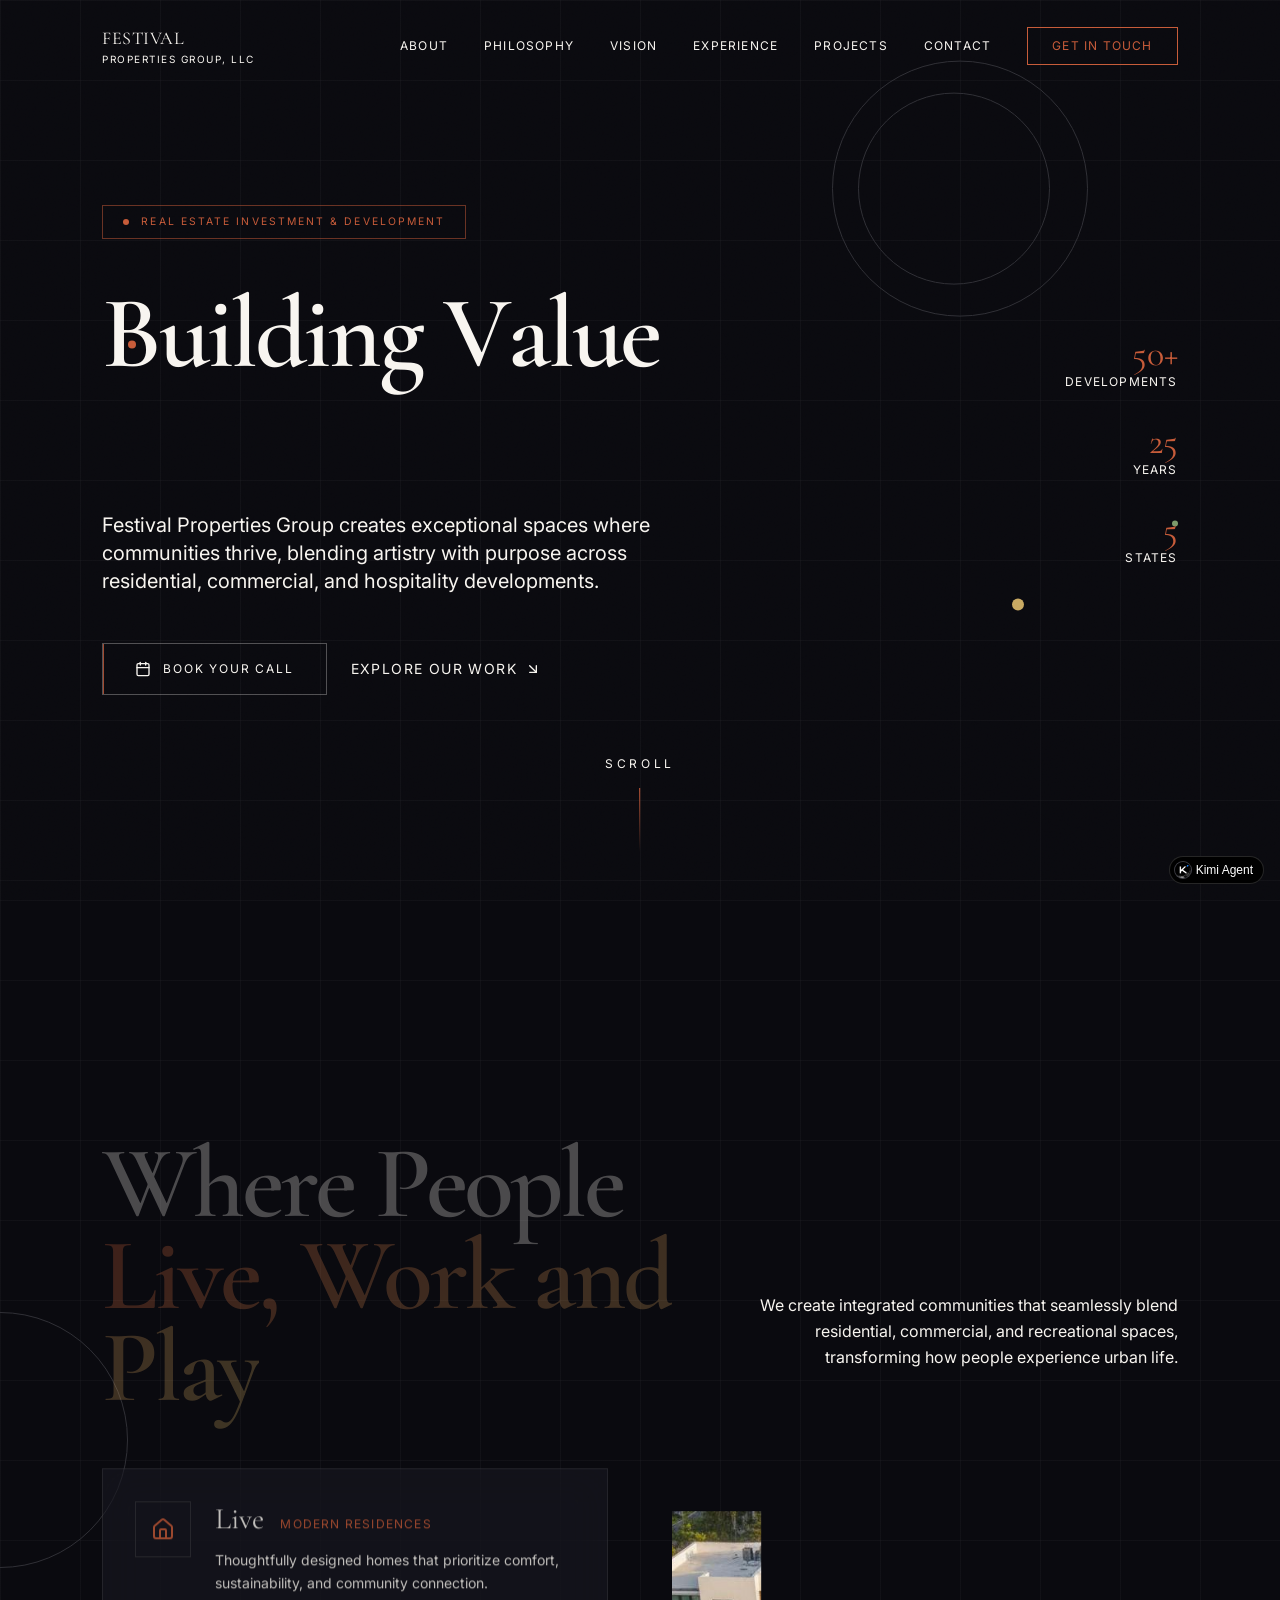
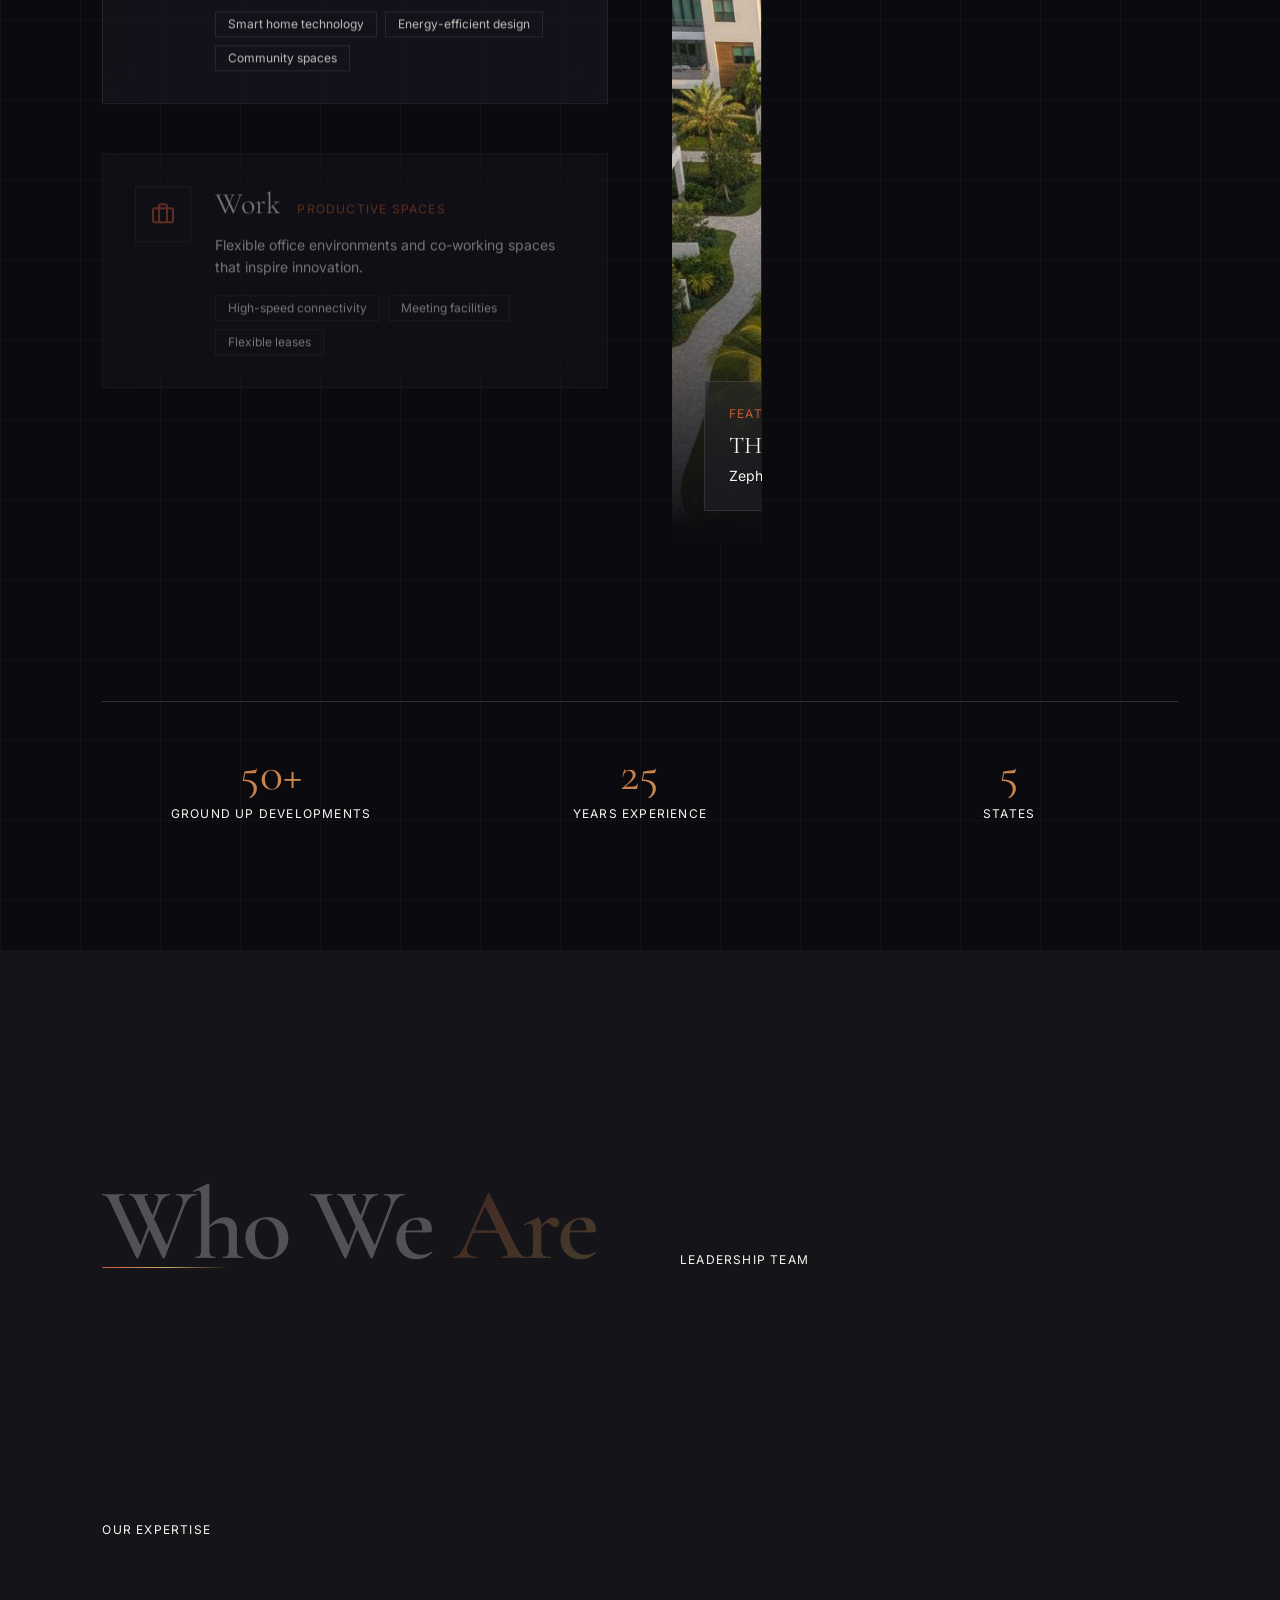
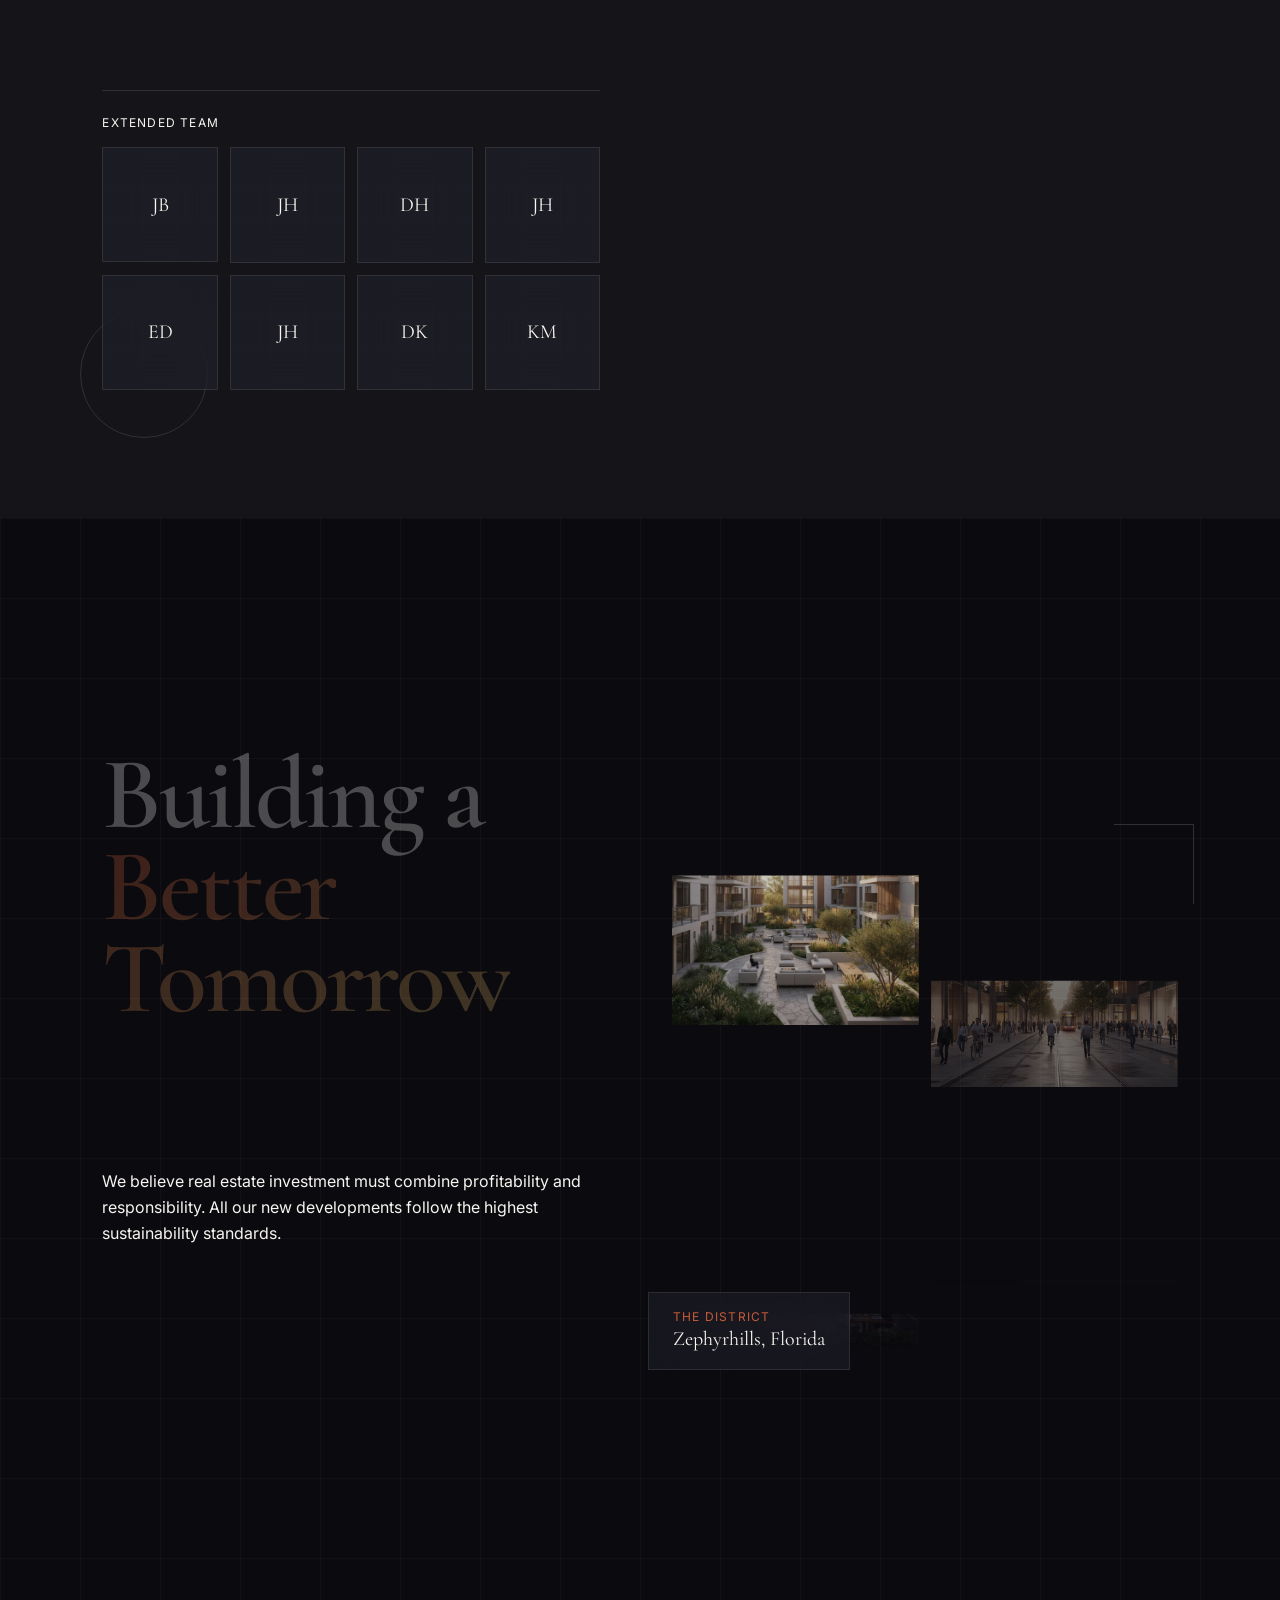
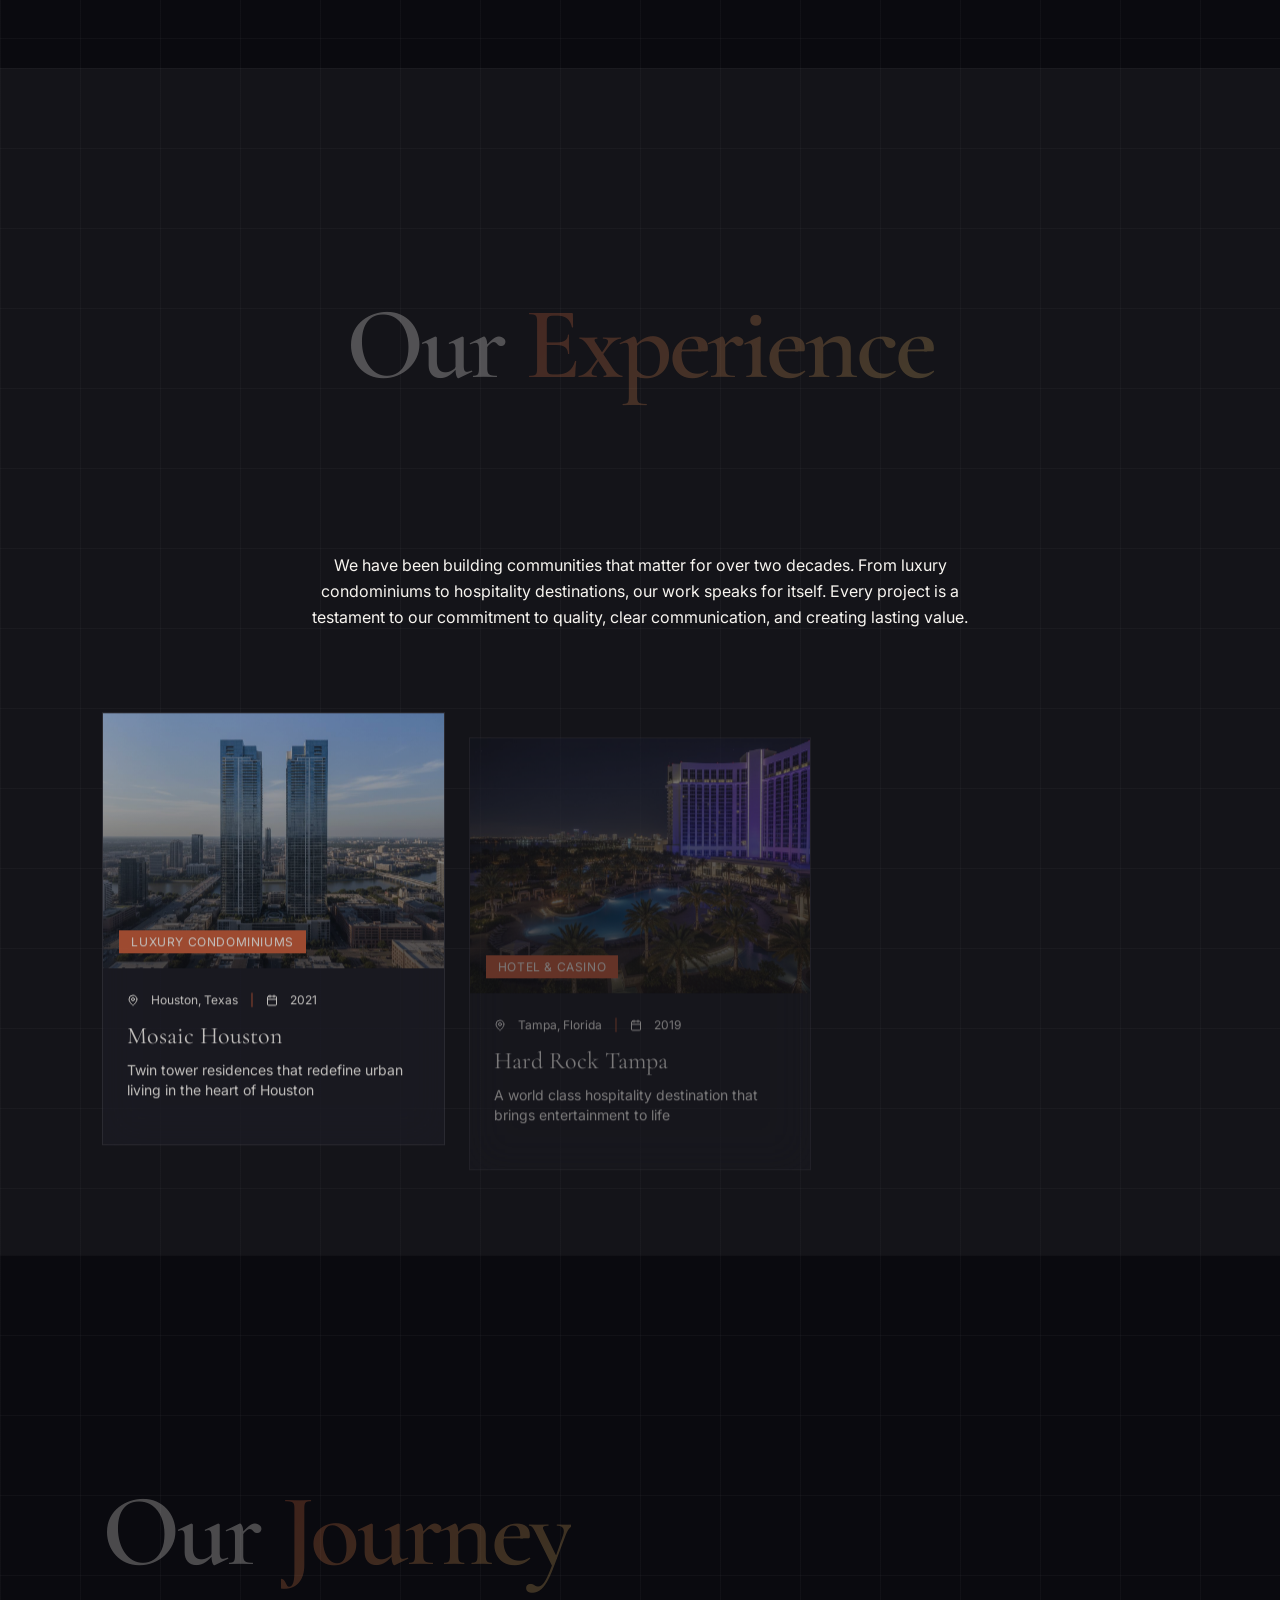
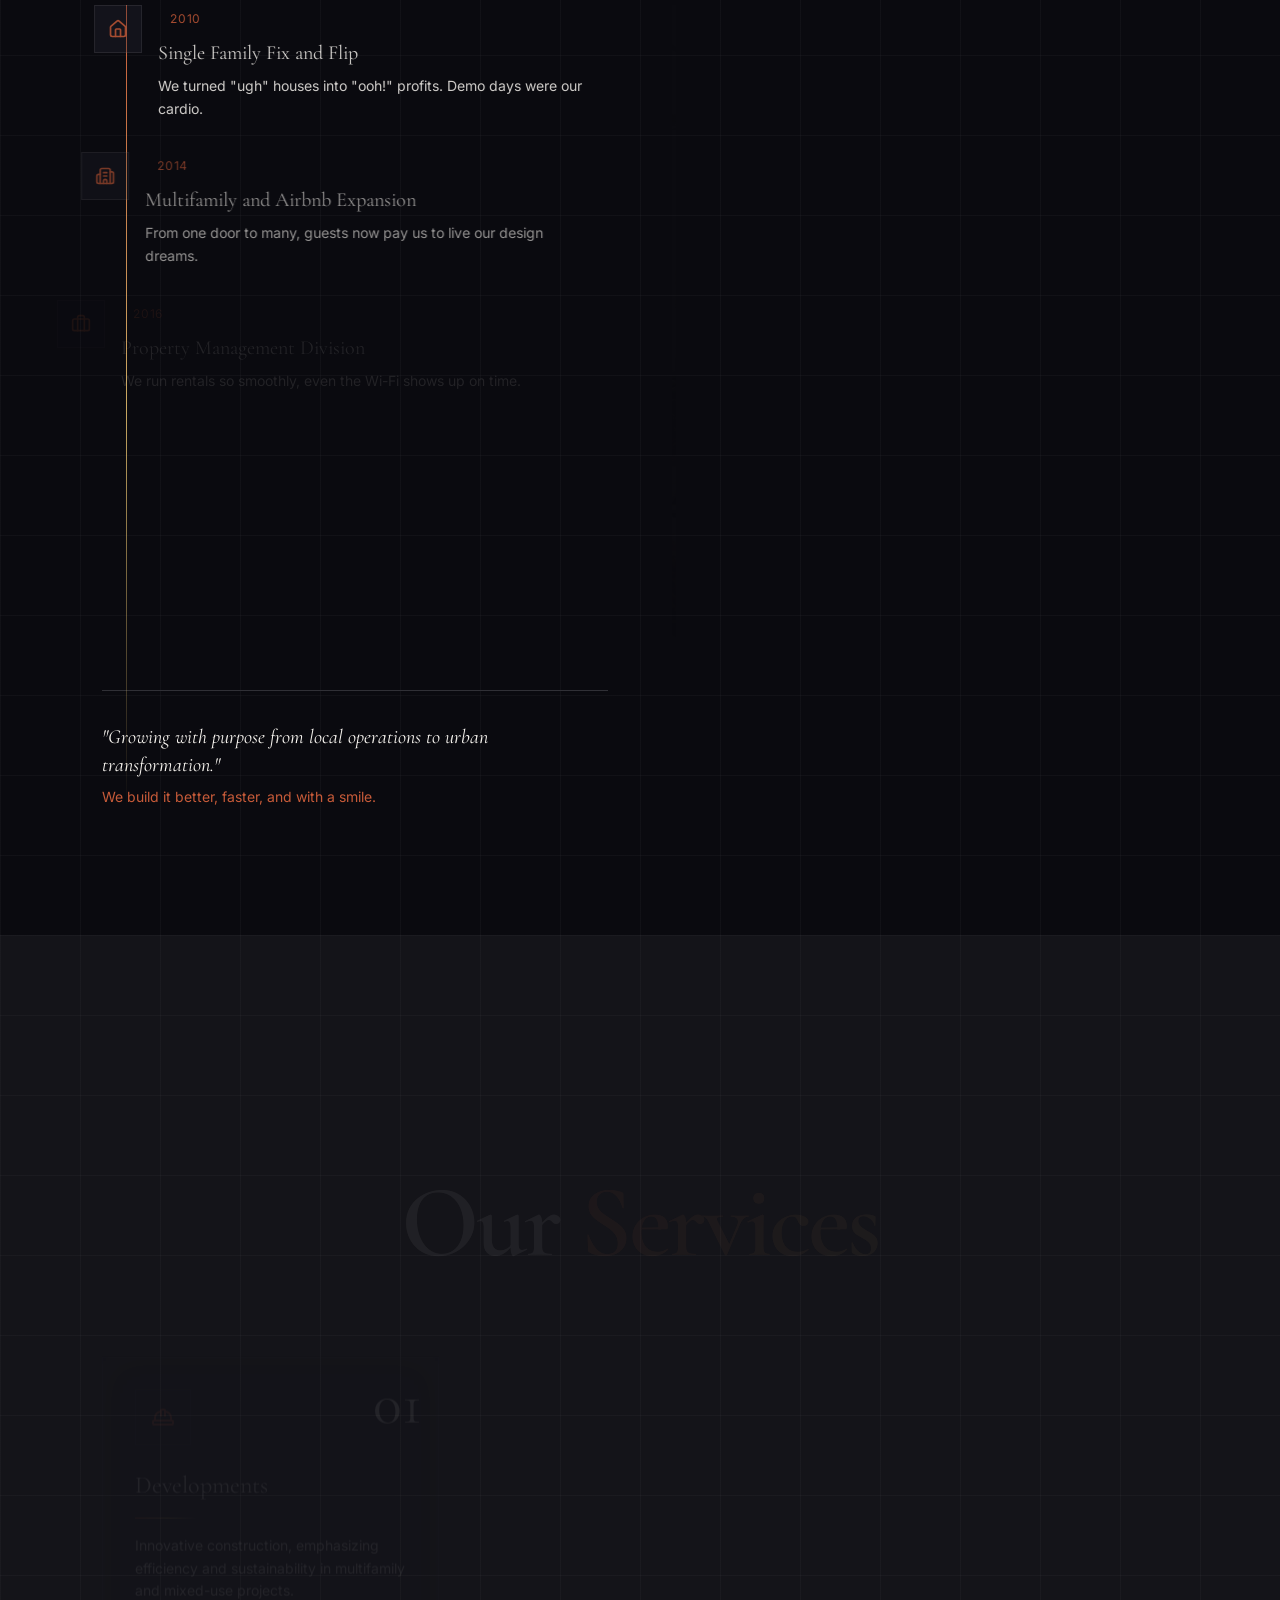
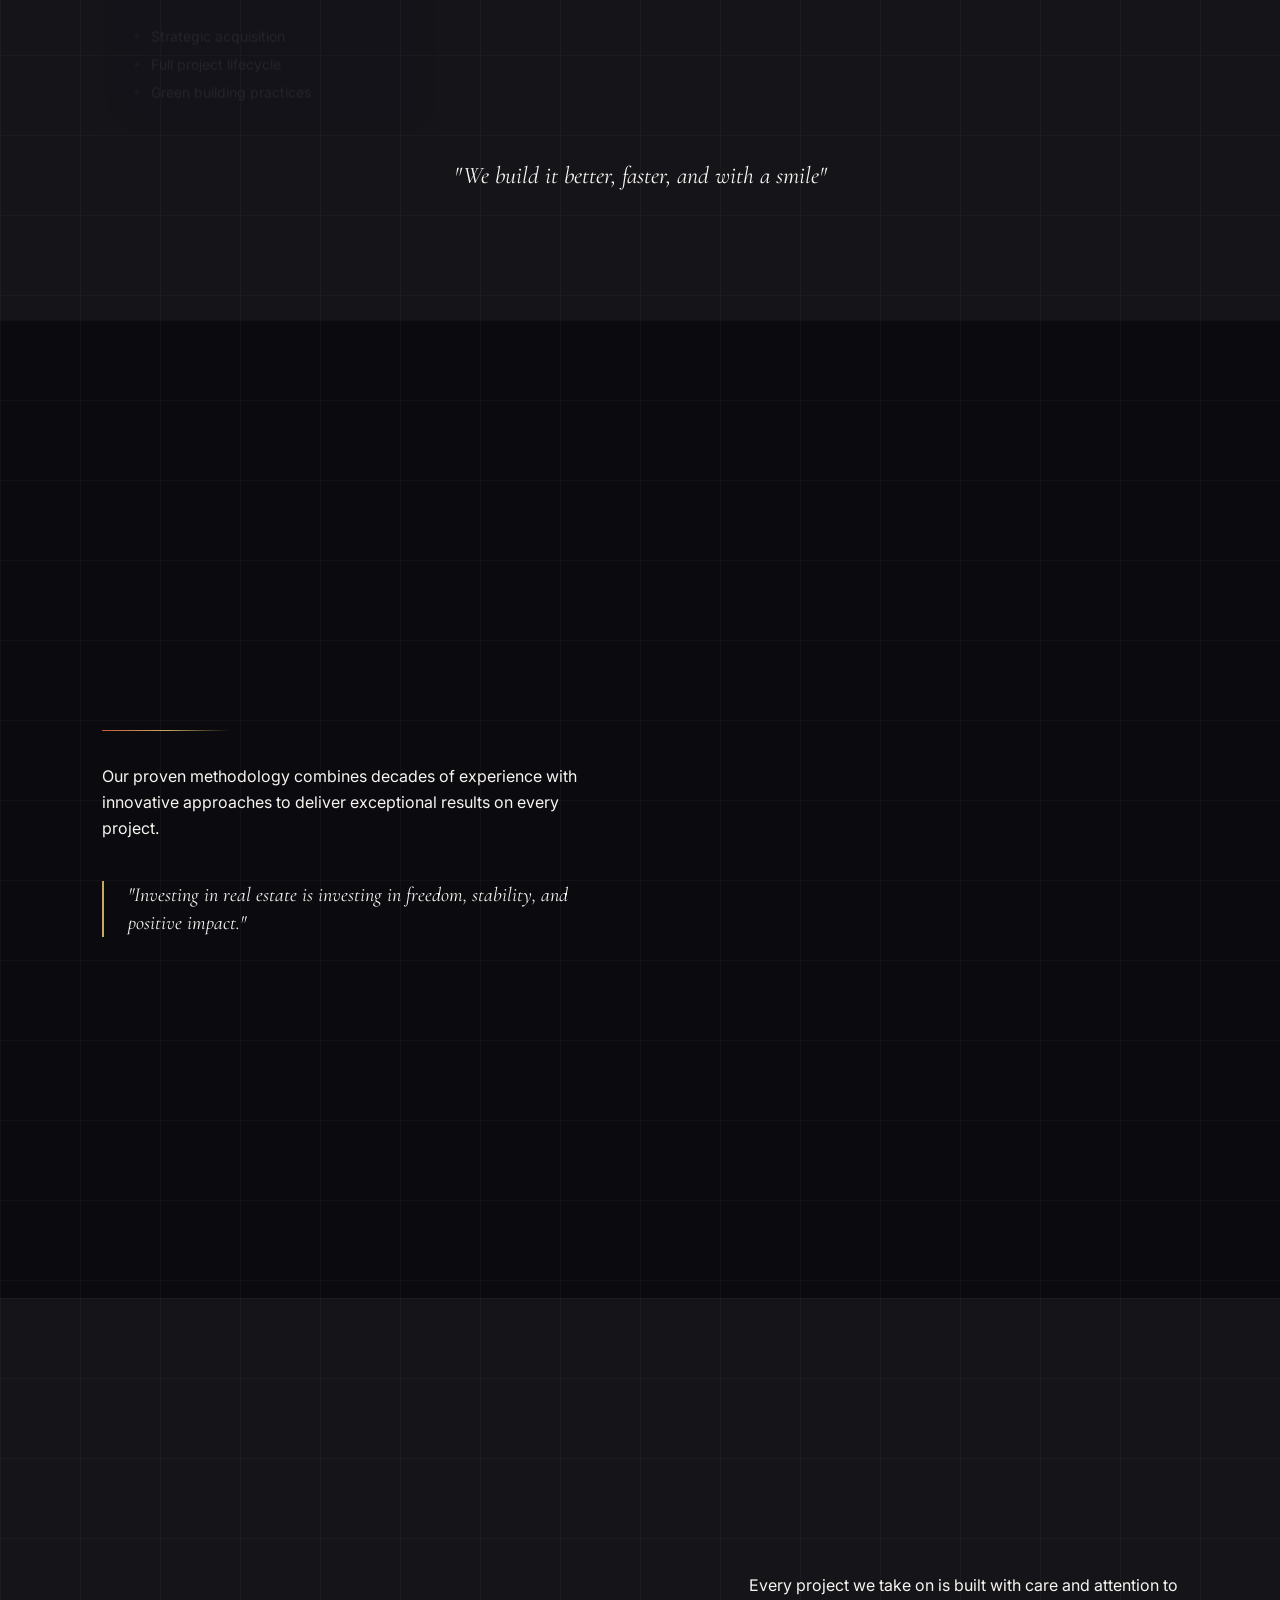
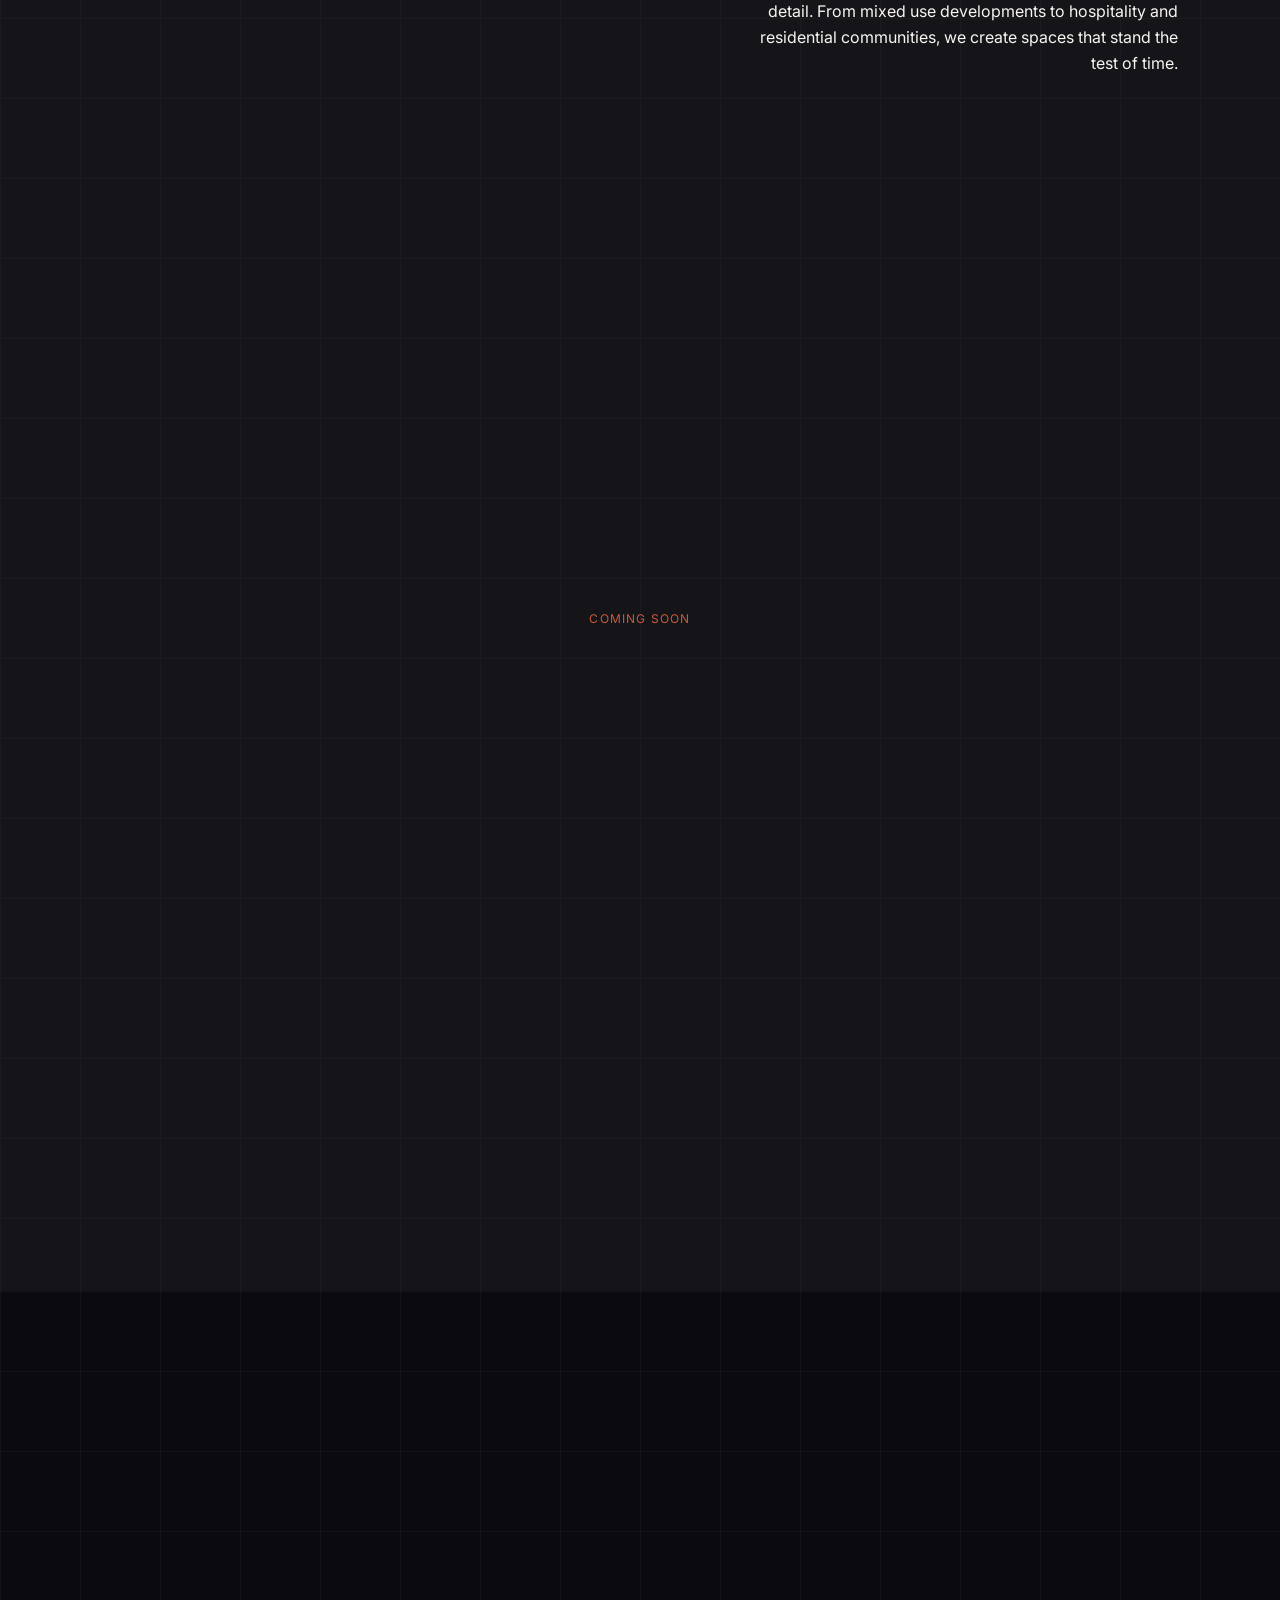
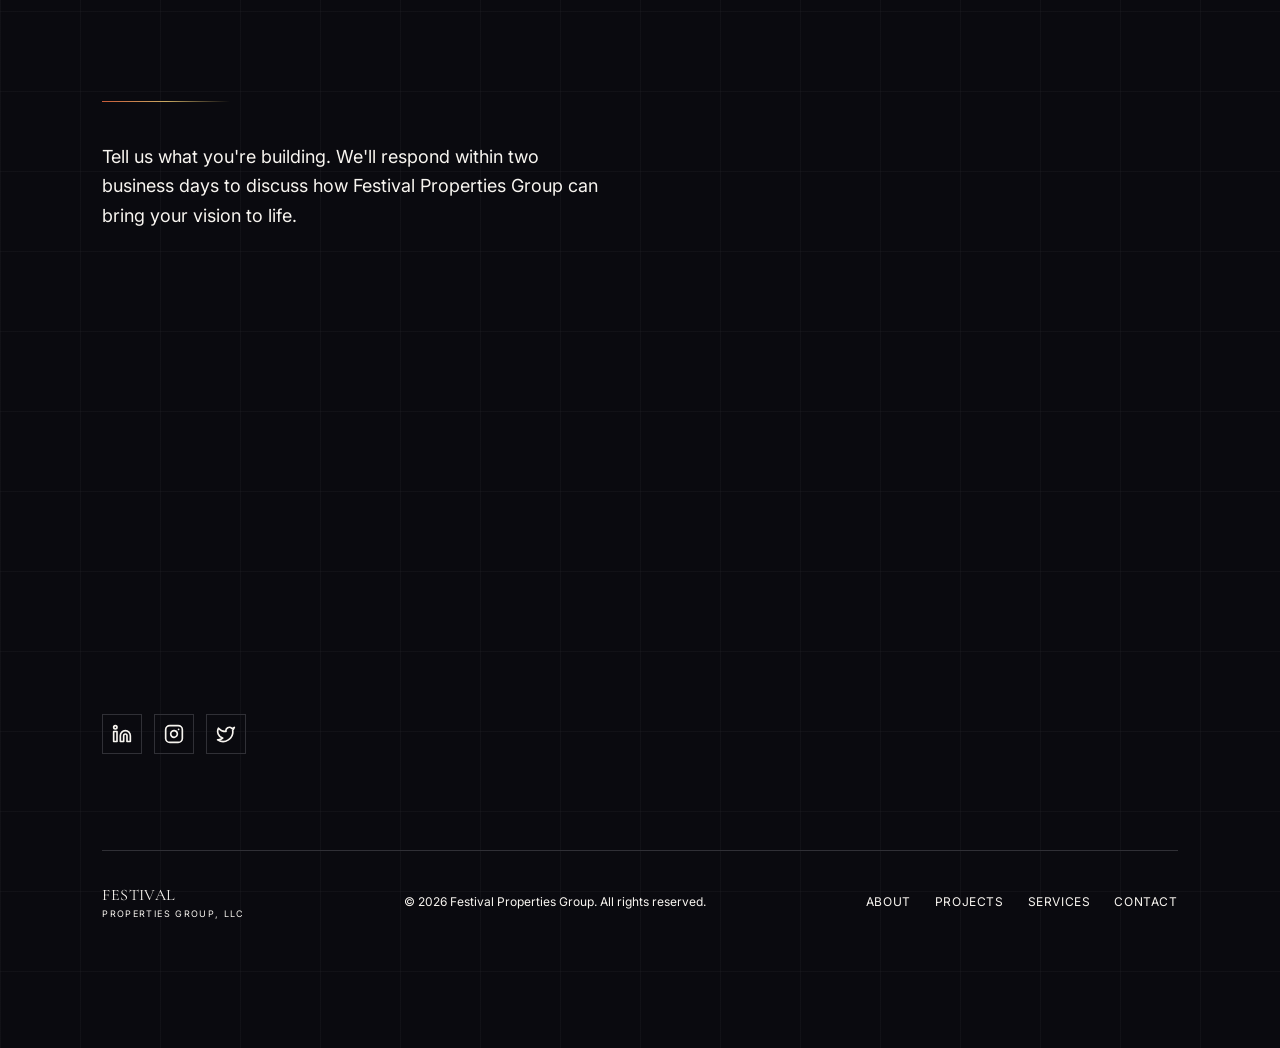
==== commit 5a26d7bb: "Language changes" ====
--- a/index.html
+++ b/index.html
@@ -139,7 +139,7 @@
                     <p code-path="src/sections/Hero.tsx:181:17" class="font-body text-xs text-[var(--cream)]/40 tracking-widest uppercase">Developments</p>
                   </div>
                   <div code-path="src/sections/Hero.tsx:179:15" class="text-right">
-                    <p code-path="src/sections/Hero.tsx:180:17" class="font-display text-4xl text-[var(--terracotta)]">25</p>
+                    <p code-path="src/sections/Hero.tsx:180:17" class="font-display text-4xl text-[var(--terracotta)]">25+</p>
                     <p code-path="src/sections/Hero.tsx:181:17" class="font-body text-xs text-[var(--cream)]/40 tracking-widest uppercase">Years</p>
                   </div>
                   <div code-path="src/sections/Hero.tsx:179:15" class="text-right">
@@ -243,10 +243,10 @@
               <div code-path="src/sections/LiveWorkPlay.tsx:219:9" class="mt-24 grid grid-cols-3 gap-8 border-t border-[var(--cream)]/10 pt-12">
                 <div code-path="src/sections/LiveWorkPlay.tsx:225:13" class="text-center">
                   <p code-path="src/sections/LiveWorkPlay.tsx:226:15" class="font-display text-5xl text-gradient mb-2">50+</p>
-                  <p code-path="src/sections/LiveWorkPlay.tsx:227:15" class="font-body text-xs text-[var(--cream)]/40 tracking-widest uppercase">Ground Up Developments</p>
+                  <p code-path="src/sections/LiveWorkPlay.tsx:227:15" class="font-body text-xs text-[var(--cream)]/40 tracking-widest uppercase">Ground-Up Developments</p>
                 </div>
                 <div code-path="src/sections/LiveWorkPlay.tsx:225:13" class="text-center">
-                  <p code-path="src/sections/LiveWorkPlay.tsx:226:15" class="font-display text-5xl text-gradient mb-2">25</p>
+                  <p code-path="src/sections/LiveWorkPlay.tsx:226:15" class="font-display text-5xl text-gradient mb-2">25+</p>
                   <p code-path="src/sections/LiveWorkPlay.tsx:227:15" class="font-body text-xs text-[var(--cream)]/40 tracking-widest uppercase">Years Experience</p>
                 </div>
                 <div code-path="src/sections/LiveWorkPlay.tsx:225:13" class="text-center">
@@ -265,7 +265,7 @@
                   <div code-path="src/sections/WhoWeAre.tsx:151:13" class="artistic-badge mb-8" style="translate: none; rotate: none; scale: none; opacity: 0; transform: translate(0px, 20px);"><span code-path="src/sections/WhoWeAre.tsx:152:15" class="w-1.5 h-1.5 rounded-full bg-[var(--terracotta)]"></span>About Us</div>
                   <h2 code-path="src/sections/WhoWeAre.tsx:156:13" class="artistic-title text-[var(--cream)] mb-8" style="translate: none; rotate: none; scale: none; opacity: 0; transform: translate(0px, 50px);">Who We <span code-path="src/sections/WhoWeAre.tsx:157:22" class="text-gradient">Are</span></h2>
                   <div code-path="src/sections/WhoWeAre.tsx:160:13" class="artistic-line w-32 mb-8"></div>
-                  <p code-path="src/sections/WhoWeAre.tsx:162:13" class="body-text font-body text-[var(--cream)]/80 text-lg leading-relaxed mb-6" style="translate: none; rotate: none; scale: none; opacity: 0; transform: translate(0px, 30px);"><span code-path="src/sections/WhoWeAre.tsx:163:15" class="text-[var(--terracotta)] font-medium">Festival Properties Group</span> is a U.S. based real estate investment and development firm with <span code-path="src/sections/WhoWeAre.tsx:165:15" class="text-[var(--gold)]">25 years</span> of experience in ground up developments.</p>
+                  <p code-path="src/sections/WhoWeAre.tsx:162:13" class="body-text font-body text-[var(--cream)]/80 text-lg leading-relaxed mb-6" style="translate: none; rotate: none; scale: none; opacity: 0; transform: translate(0px, 30px);"><span code-path="src/sections/WhoWeAre.tsx:163:15" class="text-[var(--terracotta)] font-medium">Festival Properties Group</span> is a U.S. based real estate investment and development firm with <span code-path="src/sections/WhoWeAre.tsx:165:15" class="text-[var(--gold)]">25+ years</span> of experience in ground up developments.</p>
                   <p code-path="src/sections/WhoWeAre.tsx:168:13" class="body-text font-body text-[var(--cream)]/60 leading-relaxed mb-8" style="translate: none; rotate: none; scale: none; opacity: 0; transform: translate(0px, 30px);">We specialize in development communities, multifamily projects, property management, and hospitality, leveraging the latest technology and sustainable practices to create lasting value.</p>
                   <div code-path="src/sections/WhoWeAre.tsx:175:13" class="mb-12">
                     <p code-path="src/sections/WhoWeAre.tsx:176:15" class="font-body text-xs text-[var(--cream)]/40 tracking-widest uppercase mb-4">Our Expertise</p>
@@ -289,10 +289,10 @@
                   <div code-path="src/sections/WhoWeAre.tsx:217:13" class="grid grid-cols-3 gap-4 mb-12">
                     <div code-path="src/sections/WhoWeAre.tsx:223:17" class="stat-card glass-card p-6 hover:border-[var(--terracotta)]/30 transition-colors text-center" style="translate: none; rotate: none; scale: none; opacity: 0; transform: translate(0px, 40px) scale(0.95, 0.95);">
                       <p code-path="src/sections/WhoWeAre.tsx:227:19" class="font-display text-4xl text-gradient mb-1">50+</p>
-                      <p code-path="src/sections/WhoWeAre.tsx:228:19" class="font-body text-xs text-[var(--cream)]/40 tracking-wider">Ground Up Developments</p>
+                      <p code-path="src/sections/WhoWeAre.tsx:228:19" class="font-body text-xs text-[var(--cream)]/40 tracking-wider">Ground-Up Developments</p>
                     </div>
                     <div code-path="src/sections/WhoWeAre.tsx:223:17" class="stat-card glass-card p-6 hover:border-[var(--terracotta)]/30 transition-colors text-center" style="translate: none; rotate: none; scale: none; opacity: 0; transform: translate(0px, 40px) scale(0.95, 0.95);">
-                      <p code-path="src/sections/WhoWeAre.tsx:227:19" class="font-display text-4xl text-gradient mb-1">25</p>
+                      <p code-path="src/sections/WhoWeAre.tsx:227:19" class="font-display text-4xl text-gradient mb-1">25+</p>
                       <p code-path="src/sections/WhoWeAre.tsx:228:19" class="font-body text-xs text-[var(--cream)]/40 tracking-wider">Years Experience</p>
                     </div>
                     <div code-path="src/sections/WhoWeAre.tsx:223:17" class="stat-card glass-card p-6 hover:border-[var(--terracotta)]/30 transition-colors text-center" style="translate: none; rotate: none; scale: none; opacity: 0; transform: translate(0px, 40px) scale(0.95, 0.95);">
@@ -322,7 +322,7 @@
                   <div code-path="src/sections/OurVision.tsx:136:13" class="artistic-badge mb-8" style="translate: none; rotate: none; scale: none; opacity: 0; transform: translate(0px, 20px);"><span code-path="src/sections/OurVision.tsx:137:15" class="w-1.5 h-1.5 rounded-full bg-[var(--terracotta)]"></span>Our Vision</div>
                   <h2 code-path="src/sections/OurVision.tsx:141:13" class="artistic-title text-[var(--cream)] mb-8" style="translate: none; rotate: none; scale: none; opacity: 0; transform: translate(0px, 50px);">Building a<br code-path="src/sections/OurVision.tsx:142:25"><span code-path="src/sections/OurVision.tsx:143:15" class="text-gradient">Better Tomorrow</span></h2>
                   <div code-path="src/sections/OurVision.tsx:147:13" class="quote relative pl-6 border-l-2 border-[var(--terracotta)] mb-10" style="translate: none; rotate: none; scale: none; opacity: 0; transform: translate(0px, 30px);">
-                    <p code-path="src/sections/OurVision.tsx:148:15" class="font-display italic text-2xl md:text-3xl text-[var(--cream)]/90 leading-relaxed">"Transforming properties into communities that generate lasting value, economic, human, and environmental."</p>
+                    <p code-path="src/sections/OurVision.tsx:148:15" class="font-display italic text-2xl md:text-3xl text-[var(--cream)]/90 leading-relaxed">"Transforming properties into communities that generate lasting economic, human, and environmental value."</p>
                   </div>
                   <p code-path="src/sections/OurVision.tsx:153:13" class="font-body text-[var(--cream)]/60 leading-relaxed mb-10">We believe real estate investment must combine profitability and responsibility. All our new developments follow the highest sustainability standards.</p>
                   <div code-path="src/sections/OurVision.tsx:159:13" class="space-y-4">
@@ -411,7 +411,7 @@
                       <path d="M6 21V5a2 2 0 0 1 2-2h8a2 2 0 0 1 2 2v16"></path>
                     </svg>
                     <p code-path="src/sections/PhillExperience.tsx:149:19" class="font-display text-3xl text-[var(--cream)] mb-1">50+</p>
-                    <p code-path="src/sections/PhillExperience.tsx:150:19" class="font-body text-xs text-[var(--cream)]/40 tracking-wider">Ground-up Development</p>
+                    <p code-path="src/sections/PhillExperience.tsx:150:19" class="font-body text-xs text-[var(--cream)]/40 tracking-wider">Ground-Up Developments</p>
                   </div>
                   <div code-path="src/sections/PhillExperience.tsx:144:17" class="expertise-item glass-card px-8 py-5 text-center" style="translate: none; rotate: none; scale: none; opacity: 0; transform: translate(0px, 30px);">
                     <svg xmlns="http://www.w3.org/2000/svg" width="24" height="24" viewBox="0 0 24 24" fill="none" stroke="currentColor" stroke-width="2" stroke-linecap="round" stroke-linejoin="round" class="lucide lucide-calendar w-5 h-5 text-[var(--terracotta)] mx-auto mb-2" aria-hidden="true" code-path="src/sections/PhillExperience.tsx:148:19">
@@ -534,7 +534,7 @@
                       </div>
                       <span code-path="src/sections/OurJourney.tsx:159:21" class="inline-block px-3 py-1 bg-[var(--terracotta)]/10 text-[var(--terracotta)] text-xs font-body tracking-wider mb-2">2010</span>
                       <h3 code-path="src/sections/OurJourney.tsx:163:21" class="font-display text-xl text-[var(--cream)] mb-2">Single Family Fix and Flip</h3>
-                      <p code-path="src/sections/OurJourney.tsx:166:21" class="font-body text-sm text-[var(--cream)]/50 leading-relaxed">We turned "ugh" houses into "ooh!" profits. Demo days were our cardio.</p>
+                      <p code-path="src/sections/OurJourney.tsx:166:21" class="font-body text-sm text-[var(--cream)]/50 leading-relaxed">We transformed underperforming properties into profitable investments through hands-on renovation and an eye for value.</p>
                     </div>
                     <div code-path="src/sections/OurJourney.tsx:152:19" class="timeline-item relative pl-16" style="translate: none; rotate: none; scale: none; opacity: 0; transform: translate(-50px, 0px);">
                       <div code-path="src/sections/OurJourney.tsx:154:21" class="absolute left-0 top-0 w-12 h-12 glass-card flex items-center justify-center border-[var(--terracotta)]/30">
@@ -548,7 +548,7 @@
                       </div>
                       <span code-path="src/sections/OurJourney.tsx:159:21" class="inline-block px-3 py-1 bg-[var(--terracotta)]/10 text-[var(--terracotta)] text-xs font-body tracking-wider mb-2">2014</span>
                       <h3 code-path="src/sections/OurJourney.tsx:163:21" class="font-display text-xl text-[var(--cream)] mb-2">Multifamily and Airbnb Expansion</h3>
-                      <p code-path="src/sections/OurJourney.tsx:166:21" class="font-body text-sm text-[var(--cream)]/50 leading-relaxed">From one door to many, guests now pay us to live our design dreams.</p>
+                      <p code-path="src/sections/OurJourney.tsx:166:21" class="font-body text-sm text-[var(--cream)]/50 leading-relaxed">We expanded from single-family properties into multifamily and short-term rental operations, designing spaces guests choose again and again.</p>
                     </div>
                     <div code-path="src/sections/OurJourney.tsx:152:19" class="timeline-item relative pl-16" style="translate: none; rotate: none; scale: none; opacity: 0; transform: translate(-50px, 0px);">
                       <div code-path="src/sections/OurJourney.tsx:154:21" class="absolute left-0 top-0 w-12 h-12 glass-card flex items-center justify-center border-[var(--terracotta)]/30">
@@ -559,7 +559,7 @@
                       </div>
                       <span code-path="src/sections/OurJourney.tsx:159:21" class="inline-block px-3 py-1 bg-[var(--terracotta)]/10 text-[var(--terracotta)] text-xs font-body tracking-wider mb-2">2016</span>
                       <h3 code-path="src/sections/OurJourney.tsx:163:21" class="font-display text-xl text-[var(--cream)] mb-2">Property Management Division</h3>
-                      <p code-path="src/sections/OurJourney.tsx:166:21" class="font-body text-sm text-[var(--cream)]/50 leading-relaxed">We run rentals so smoothly, even the Wi-Fi shows up on time.</p>
+                      <p code-path="src/sections/OurJourney.tsx:166:21" class="font-body text-sm text-[var(--cream)]/50 leading-relaxed">We launched a dedicated property management division, delivering operational excellence and a seamless experience for residents and owners alike.</p>
                     </div>
                     <div code-path="src/sections/OurJourney.tsx:152:19" class="timeline-item relative pl-16" style="translate: none; rotate: none; scale: none; opacity: 0; transform: translate(-50px, 0px);">
                       <div code-path="src/sections/OurJourney.tsx:154:21" class="absolute left-0 top-0 w-12 h-12 glass-card flex items-center justify-center border-[var(--terracotta)]/30">
@@ -570,7 +570,7 @@
                       </div>
                       <span code-path="src/sections/OurJourney.tsx:159:21" class="inline-block px-3 py-1 bg-[var(--terracotta)]/10 text-[var(--terracotta)] text-xs font-body tracking-wider mb-2">2018</span>
                       <h3 code-path="src/sections/OurJourney.tsx:163:21" class="font-display text-xl text-[var(--cream)] mb-2">New Construction &amp; Sustainable Mixed-Use</h3>
-                      <p code-path="src/sections/OurJourney.tsx:166:21" class="font-body text-sm text-[var(--cream)]/50 leading-relaxed">Eco-bricks, smart roofs, zero drama. We build green, not jealous.</p>
+                      <p code-path="src/sections/OurJourney.tsx:166:21" class="font-body text-sm text-[var(--cream)]/50 leading-relaxed">We embraced sustainable building materials and smart technology to deliver eco-friendly mixed-use developments without compromise.</p>
                     </div>
                     <div code-path="src/sections/OurJourney.tsx:152:19" class="timeline-item relative pl-16" style="translate: none; rotate: none; scale: none; opacity: 0; transform: translate(-50px, 0px);">
                       <div code-path="src/sections/OurJourney.tsx:154:21" class="absolute left-0 top-0 w-12 h-12 glass-card flex items-center justify-center border-[var(--terracotta)]/30">
@@ -583,12 +583,12 @@
                       </div>
                       <span code-path="src/sections/OurJourney.tsx:159:21" class="inline-block px-3 py-1 bg-[var(--terracotta)]/10 text-[var(--terracotta)] text-xs font-body tracking-wider mb-2">2020</span>
                       <h3 code-path="src/sections/OurJourney.tsx:163:21" class="font-display text-xl text-[var(--cream)] mb-2">Caribbean Resorts to Texas High-Rises</h3>
-                      <p code-path="src/sections/OurJourney.tsx:166:21" class="font-body text-sm text-[var(--cream)]/50 leading-relaxed">Sunset views in the islands, skyline flex in Texas. Yes, we do both.</p>
+                      <p code-path="src/sections/OurJourney.tsx:166:21" class="font-body text-sm text-[var(--cream)]/50 leading-relaxed">We expanded into premium Caribbean resort destinations and Texas high-rise residential, delivering exceptional developments across both markets.</p>
                     </div>
                   </div>
                   <div code-path="src/sections/OurJourney.tsx:175:13" class="mt-12 pt-8 border-t border-[var(--cream)]/10">
                     <p code-path="src/sections/OurJourney.tsx:176:15" class="font-display italic text-xl text-[var(--cream)]/80">"Growing with purpose from local operations to urban transformation."</p>
-                    <p code-path="src/sections/OurJourney.tsx:179:15" class="font-body text-sm text-[var(--terracotta)] mt-2">We build it better, faster, and with a smile.</p>
+                    <p code-path="src/sections/OurJourney.tsx:179:15" class="font-body text-sm text-[var(--terracotta)] mt-2">Every project reflects our commitment to quality, precision, and lasting impact.</p>
                   </div>
                 </div>
                 <div code-path="src/sections/OurJourney.tsx:186:11" class="relative" style="opacity: 0; clip-path: inset(0px 100% 0px 0px);">
@@ -695,7 +695,7 @@
                 </div>
               </div>
               <div code-path="src/sections/WhatWeDo.tsx:166:9" class="mt-20 text-center">
-                <p code-path="src/sections/WhatWeDo.tsx:167:11" class="font-display italic text-2xl text-[var(--cream)]/60">"We build it better, faster, and with a smile"</p>
+                <p code-path="src/sections/WhatWeDo.tsx:167:11" class="font-display italic text-2xl text-[var(--cream)]/60">"Every project reflects our commitment to quality, precision, and lasting impact"</p>
               </div>
             </div>
           </section>
@@ -816,7 +816,7 @@
                   <div code-path="src/sections/FeaturedProjects.tsx:120:13" class="artistic-badge mb-8" style="translate: none; rotate: none; scale: none; opacity: 0; transform: translate(0px, 20px);"><span code-path="src/sections/FeaturedProjects.tsx:121:15" class="w-1.5 h-1.5 rounded-full bg-[var(--terracotta)]"></span>Portfolio</div>
                   <h2 code-path="src/sections/FeaturedProjects.tsx:124:13" class="artistic-title text-[var(--cream)]" style="translate: none; rotate: none; scale: none; opacity: 0; transform: translate(0px, 50px);">Featured <span code-path="src/sections/FeaturedProjects.tsx:125:24" class="text-gradient">Projects</span></h2>
                 </div>
-                <p code-path="src/sections/FeaturedProjects.tsx:129:11" class="font-body text-[var(--cream)]/60 max-w-md leading-relaxed lg:text-right">Every project we take on is built with care and attention to detail. From mixed use developments to hospitality and residential communities, we create spaces that stand the test of time.</p>
+                <p code-path="src/sections/FeaturedProjects.tsx:129:11" class="font-body text-[var(--cream)]/60 max-w-md leading-relaxed lg:text-right">Every project reflects our commitment to quality design and sustainable construction. Our portfolio spans mixed-use developments, hospitality properties, and residential communities built to endure.</p>
           </div>
           <div code-path="src/sections/FeaturedProjects.tsx:136:9" class="mb-16" style="translate: none; rotate: none; scale: none; opacity: 0; transform: translate(0px, 60px);">
             <div code-path="src/sections/FeaturedProjects.tsx:137:11" class="glass-card overflow-hidden">
@@ -872,7 +872,7 @@
                     <span code-path="src/sections/FeaturedProjects.tsx:220:23" class="font-body text-xs text-[var(--cream)]/40 tracking-wider">Florida</span>
                   </div>
                   <span code-path="src/sections/FeaturedProjects.tsx:225:21" class="inline-block px-3 py-1 bg-[var(--terracotta)]/10 text-[var(--terracotta)] text-xs font-body tracking-wider mb-3">The District</span>
-                  <p code-path="src/sections/FeaturedProjects.tsx:229:21" class="font-body text-sm text-[var(--cream)]/50 leading-relaxed">A five story community with retail shops, green parks, and pickleball courts.</p>
+                  <p code-path="src/sections/FeaturedProjects.tsx:229:21" class="font-body text-sm text-[var(--cream)]/50 leading-relaxed">A five-story community with retail shops, green parks, and pickleball courts.</p>
                 </div>
               </div>
               <div code-path="src/sections/FeaturedProjects.tsx:195:17" class="concept-card group glass-card overflow-hidden hover:border-[var(--terracotta)]/30 transition-all duration-500" style="translate: none; rotate: none; scale: none; opacity: 0; transform: translate(0px, 40px);">
@@ -891,7 +891,7 @@
                     <span code-path="src/sections/FeaturedProjects.tsx:220:23" class="font-body text-xs text-[var(--cream)]/40 tracking-wider">MT</span>
                   </div>
                   <span code-path="src/sections/FeaturedProjects.tsx:225:21" class="inline-block px-3 py-1 bg-[var(--terracotta)]/10 text-[var(--terracotta)] text-xs font-body tracking-wider mb-3">The District</span>
-                  <p code-path="src/sections/FeaturedProjects.tsx:229:21" class="font-body text-sm text-[var(--cream)]/50 leading-relaxed">Big sky views meet contemporary design in this mountain retreat.</p>
+                  <p code-path="src/sections/FeaturedProjects.tsx:229:21" class="font-body text-sm text-[var(--cream)]/50 leading-relaxed">A luxury mountain residential community featuring contemporary architecture, open-air amenities, and sweeping Big Sky views.</p>
                 </div>
               </div>
             </div>
@@ -907,7 +907,7 @@
               <div code-path="src/sections/Contact.tsx:114:13" class="artistic-badge mb-8" style="translate: none; rotate: none; scale: none; opacity: 0; transform: translate(0px, 20px);"><span code-path="src/sections/Contact.tsx:115:15" class="w-1.5 h-1.5 rounded-full bg-[var(--terracotta)]"></span>Get in Touch</div>
               <h2 code-path="src/sections/Contact.tsx:119:13" class="artistic-title text-[var(--cream)] mb-8" style="translate: none; rotate: none; scale: none; opacity: 0; transform: translate(0px, 50px);">Start Your Next <span code-path="src/sections/Contact.tsx:120:31" class="text-gradient">Project</span></h2>
               <div code-path="src/sections/Contact.tsx:123:13" class="artistic-line w-32 mb-10"></div>
-              <p code-path="src/sections/Contact.tsx:125:13" class="font-body text-[var(--cream)]/60 leading-relaxed text-lg mb-12 max-w-lg">Tell us what you're building. We'll respond within two business days to discuss how Festival Properties Group can bring your vision to life.</p>
+              <p code-path="src/sections/Contact.tsx:125:13" class="font-body text-[var(--cream)]/60 leading-relaxed text-lg mb-12 max-w-lg">Tell us about your project. Our team will respond within two business days to discuss how Festival Properties Group can deliver exceptional results.</p>
               <div code-path="src/sections/Contact.tsx:131:13" class="space-y-6 mb-12">
                 <div code-path="src/sections/Contact.tsx:132:15" class="contact-item flex items-center gap-5" style="translate: none; rotate: none; scale: none; opacity: 0; transform: translate(0px, 30px);">
                   <div code-path="src/sections/Contact.tsx:133:17" class="w-12 h-12 border border-[var(--terracotta)]/30 flex items-center justify-center">
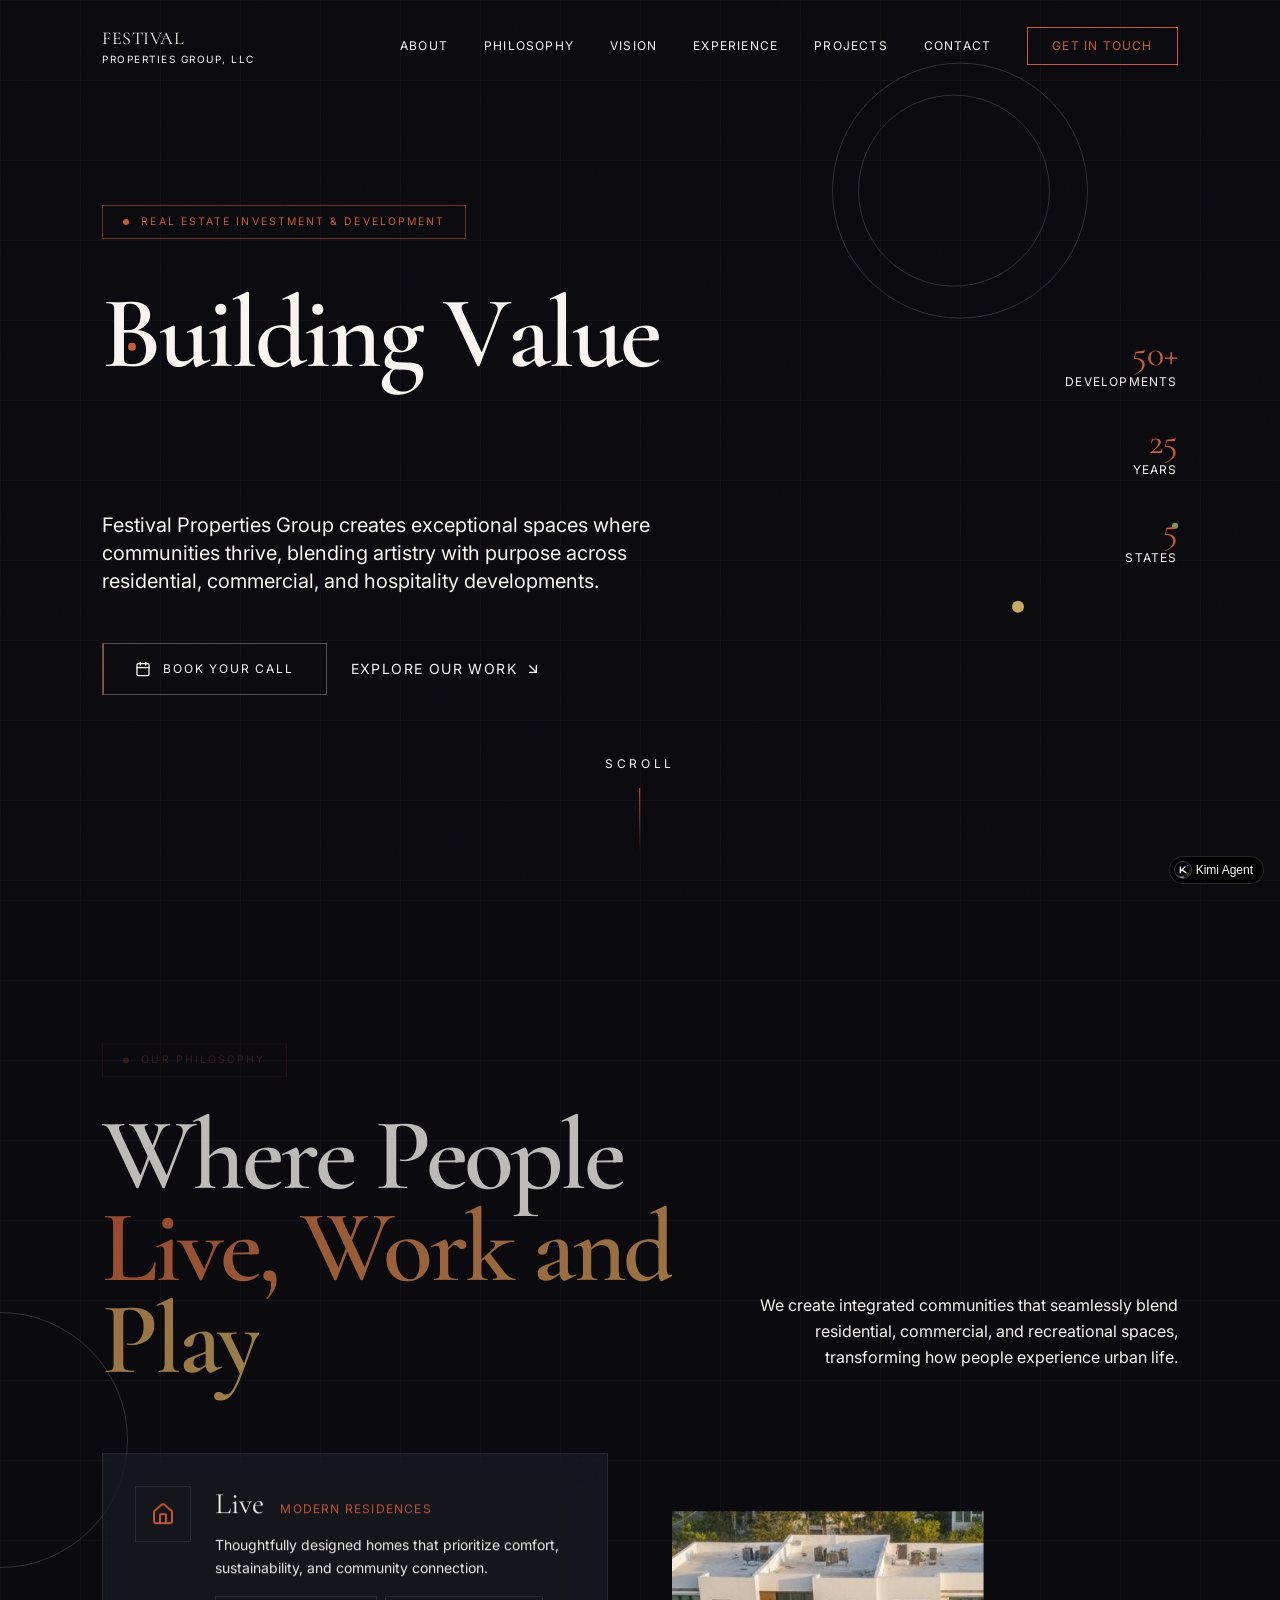
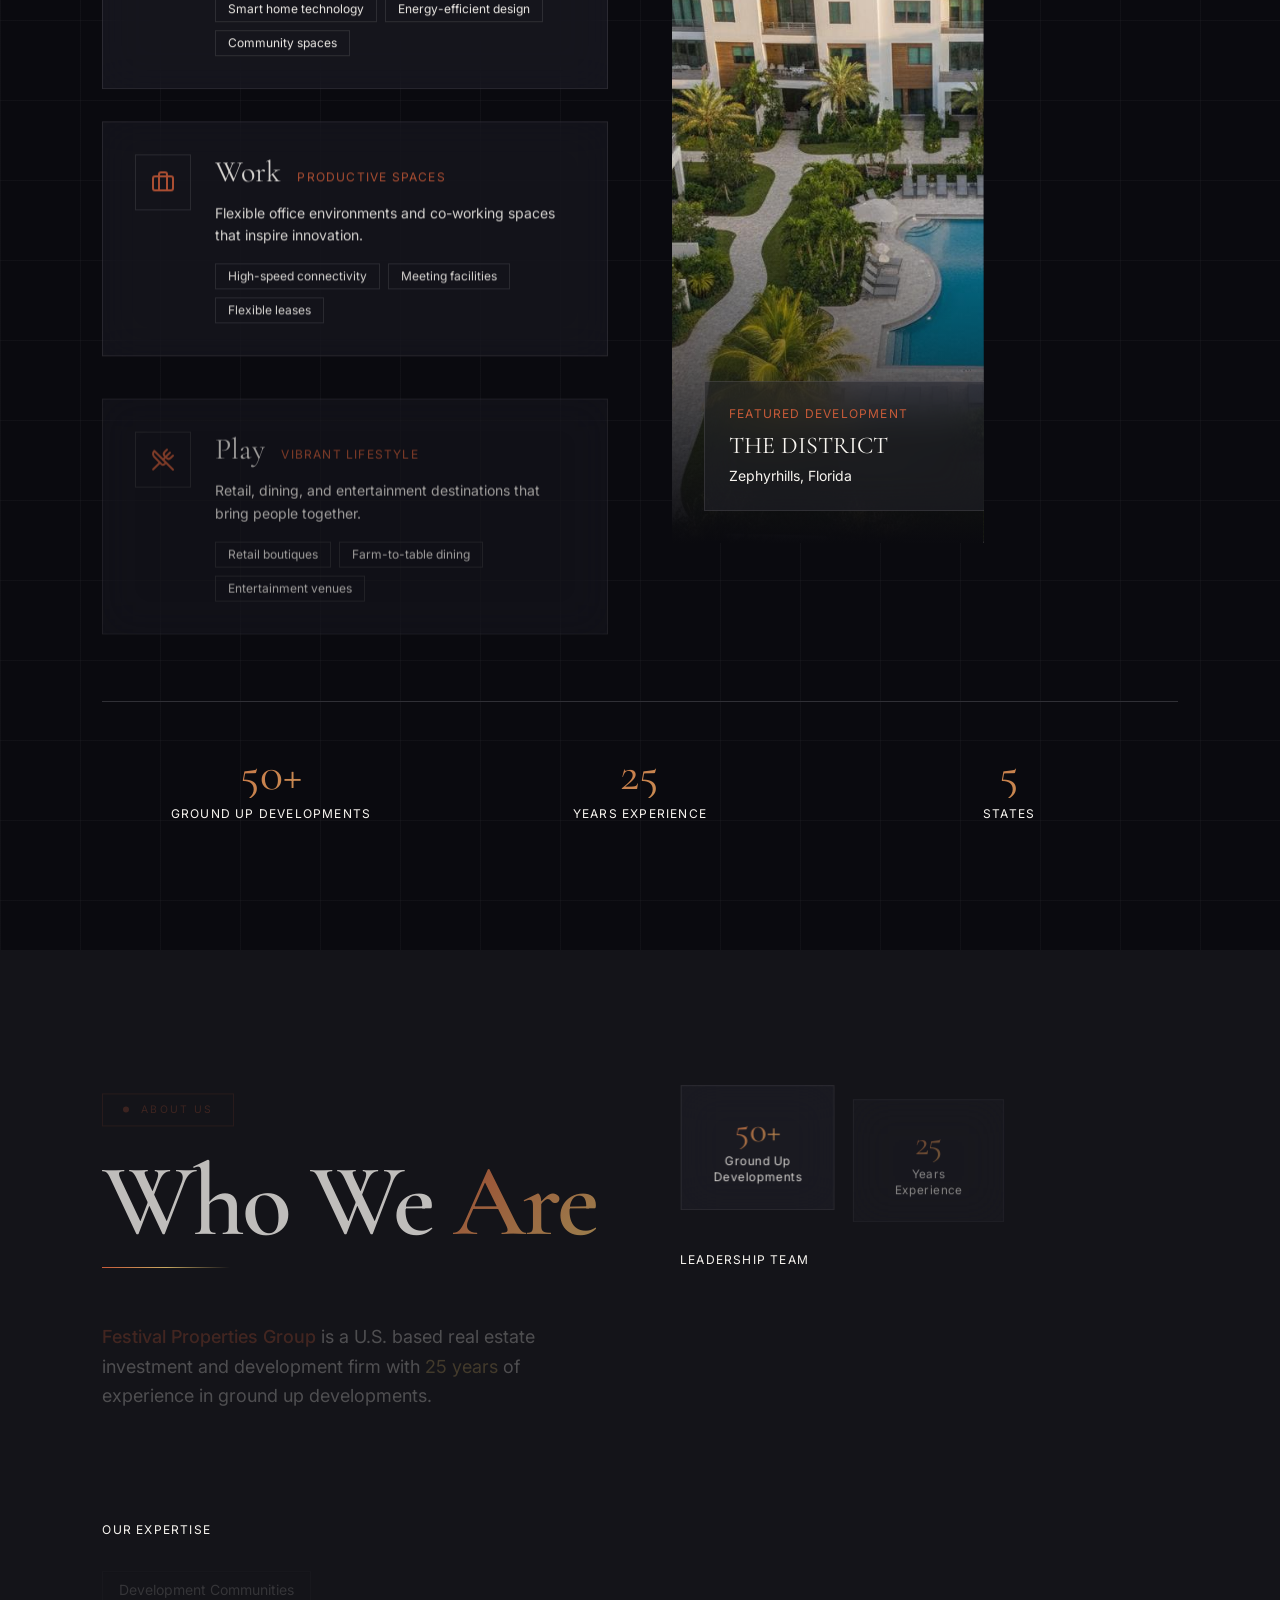
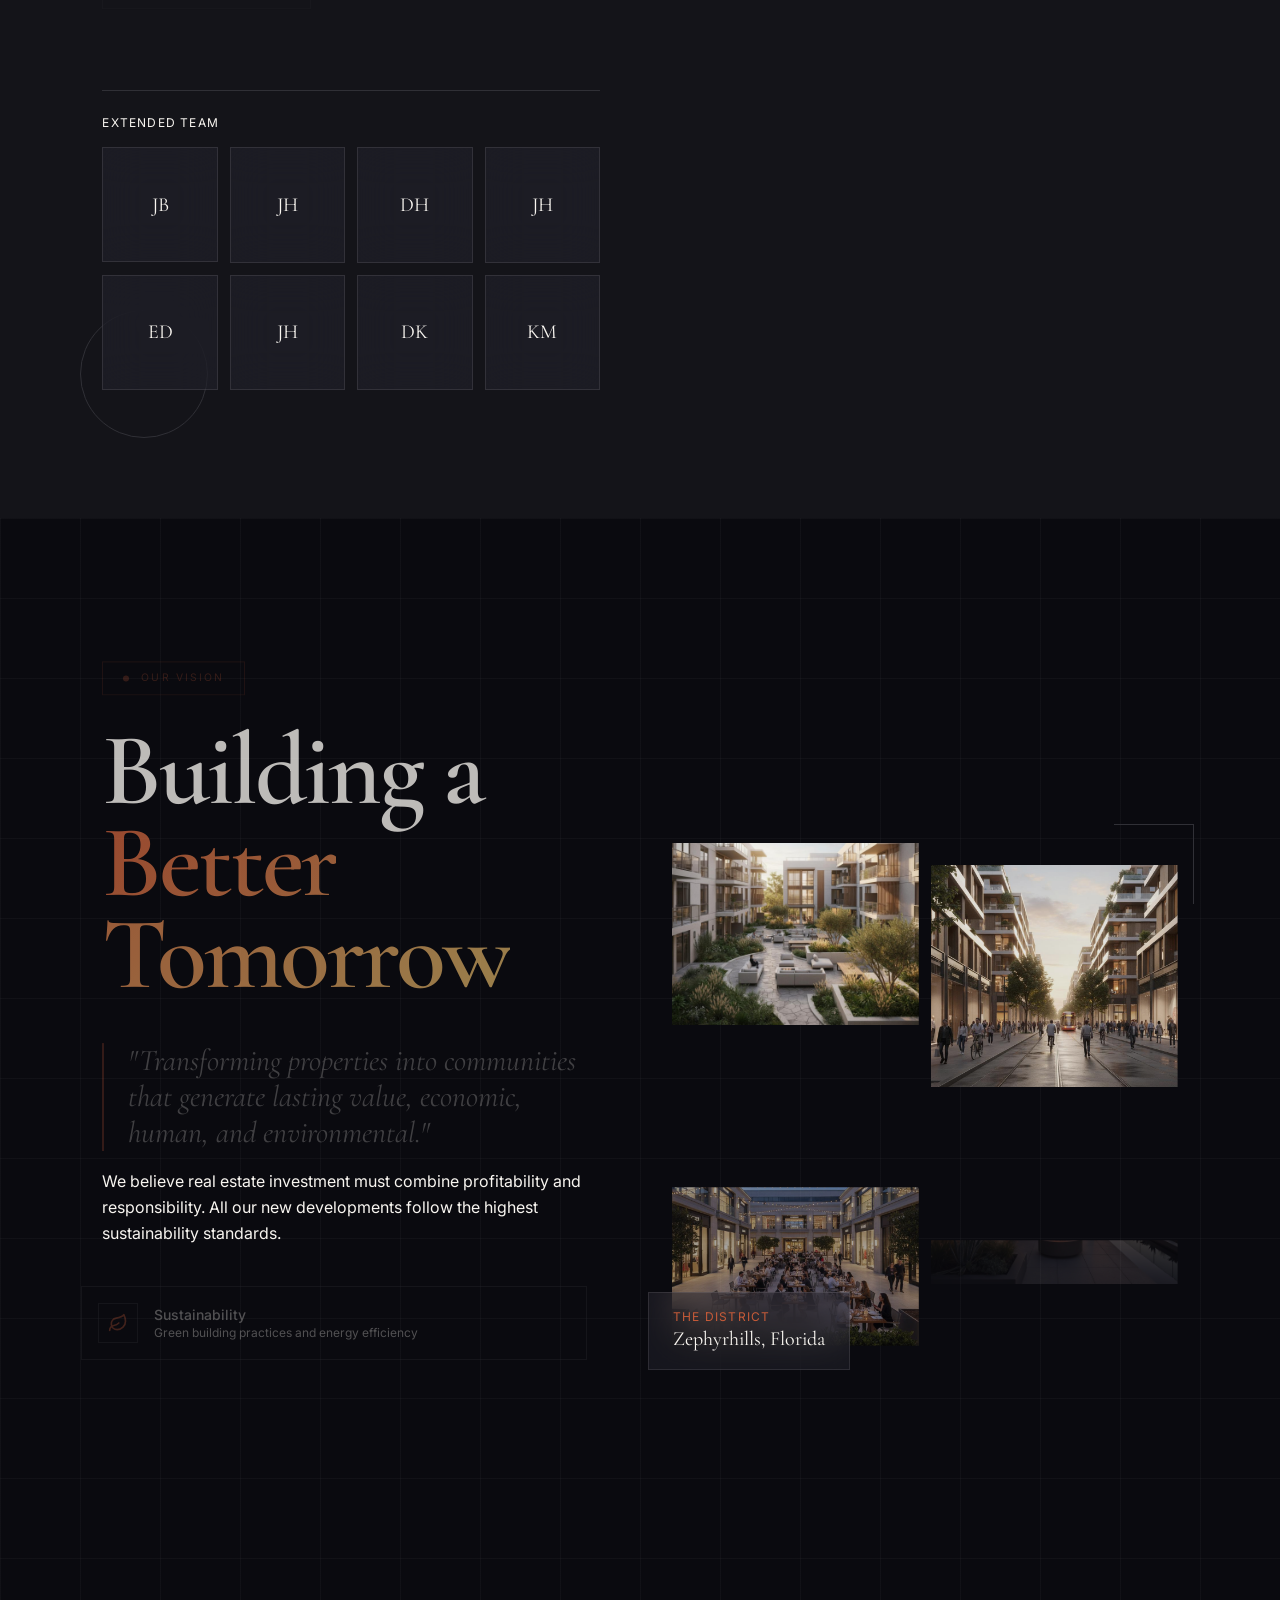
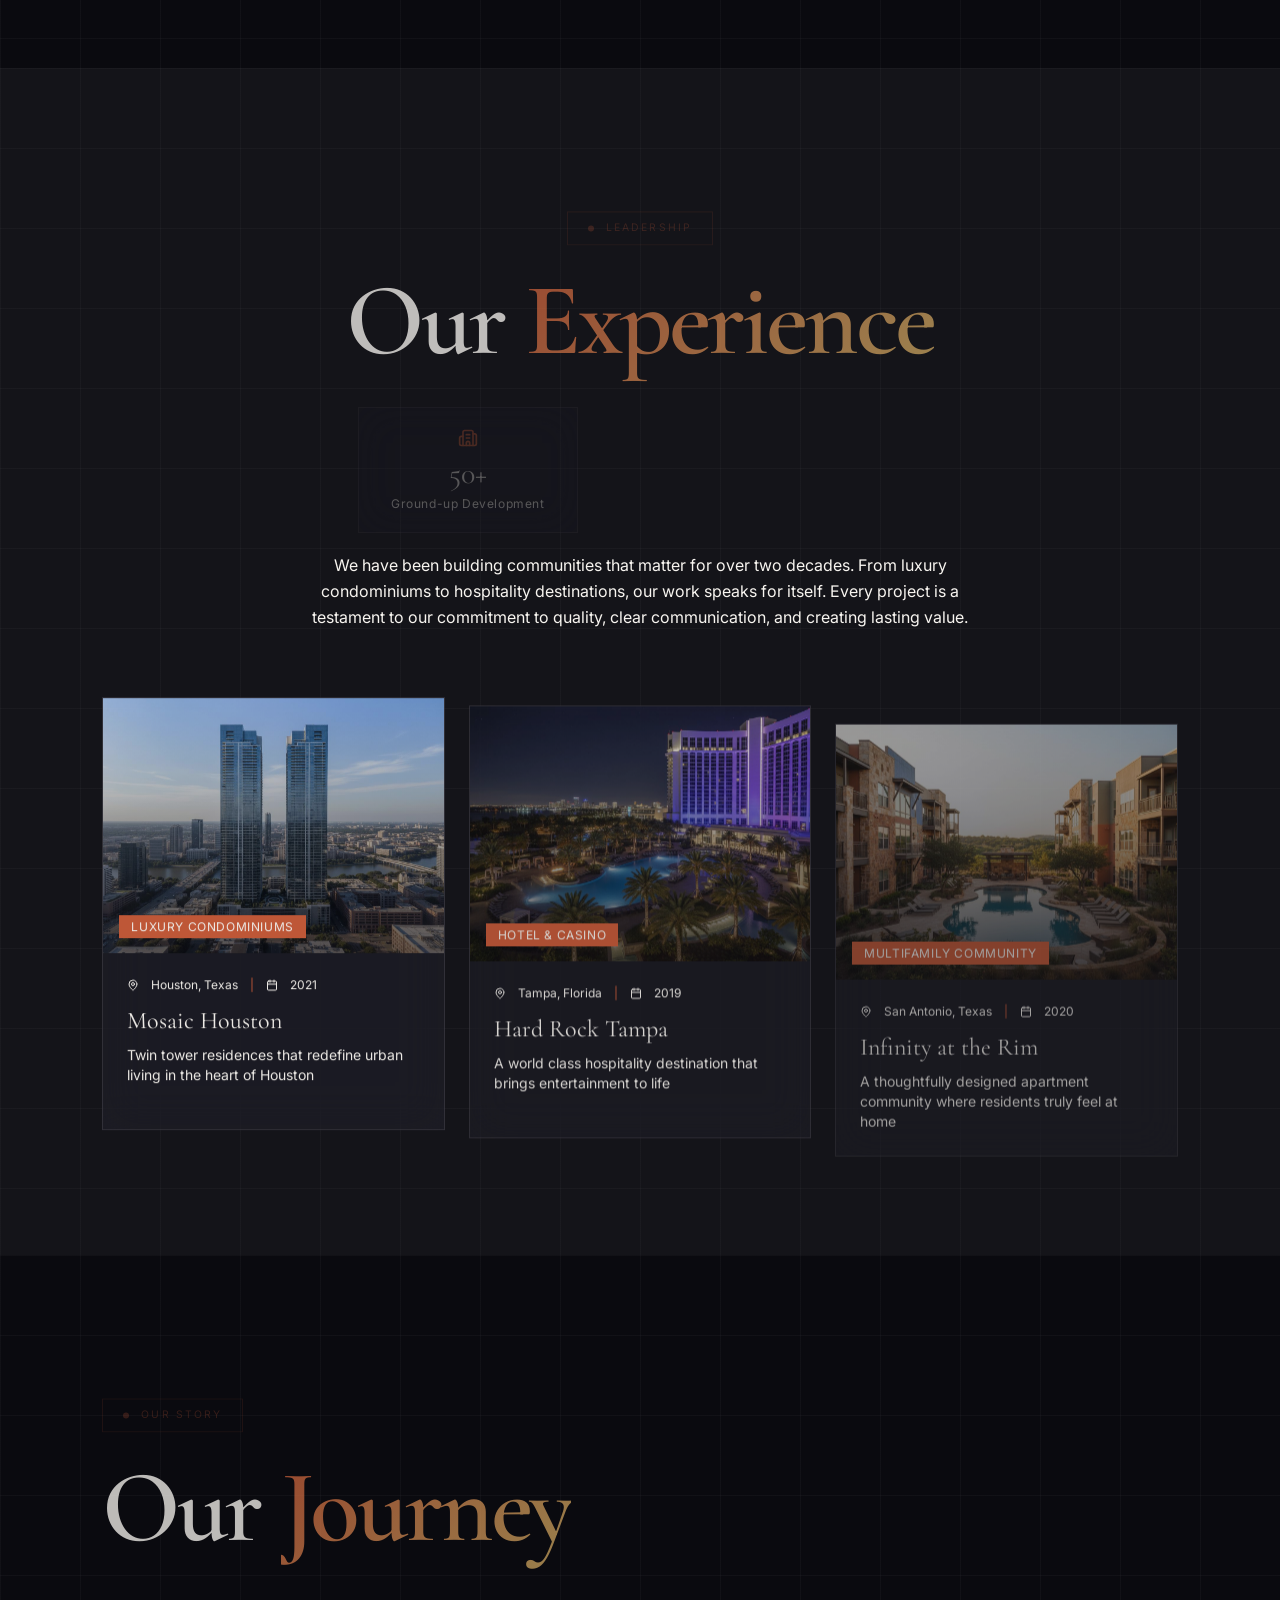
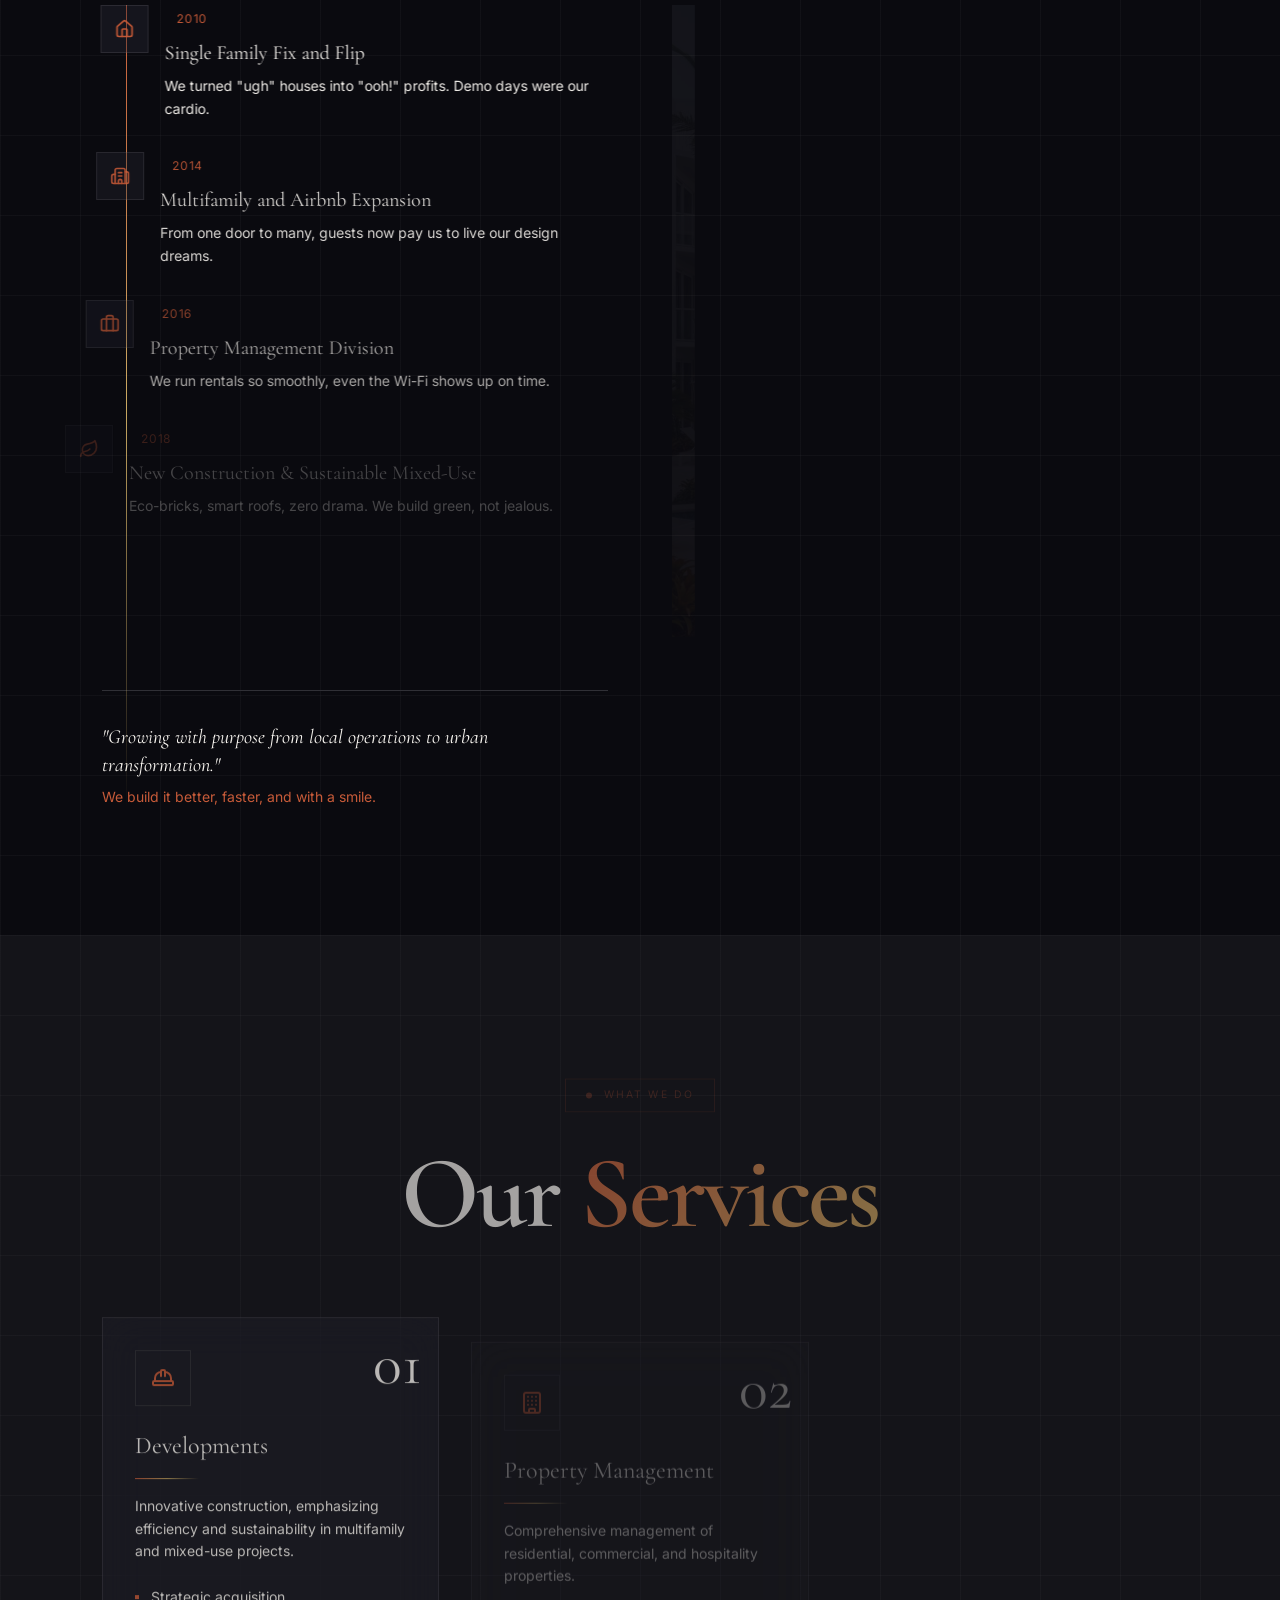
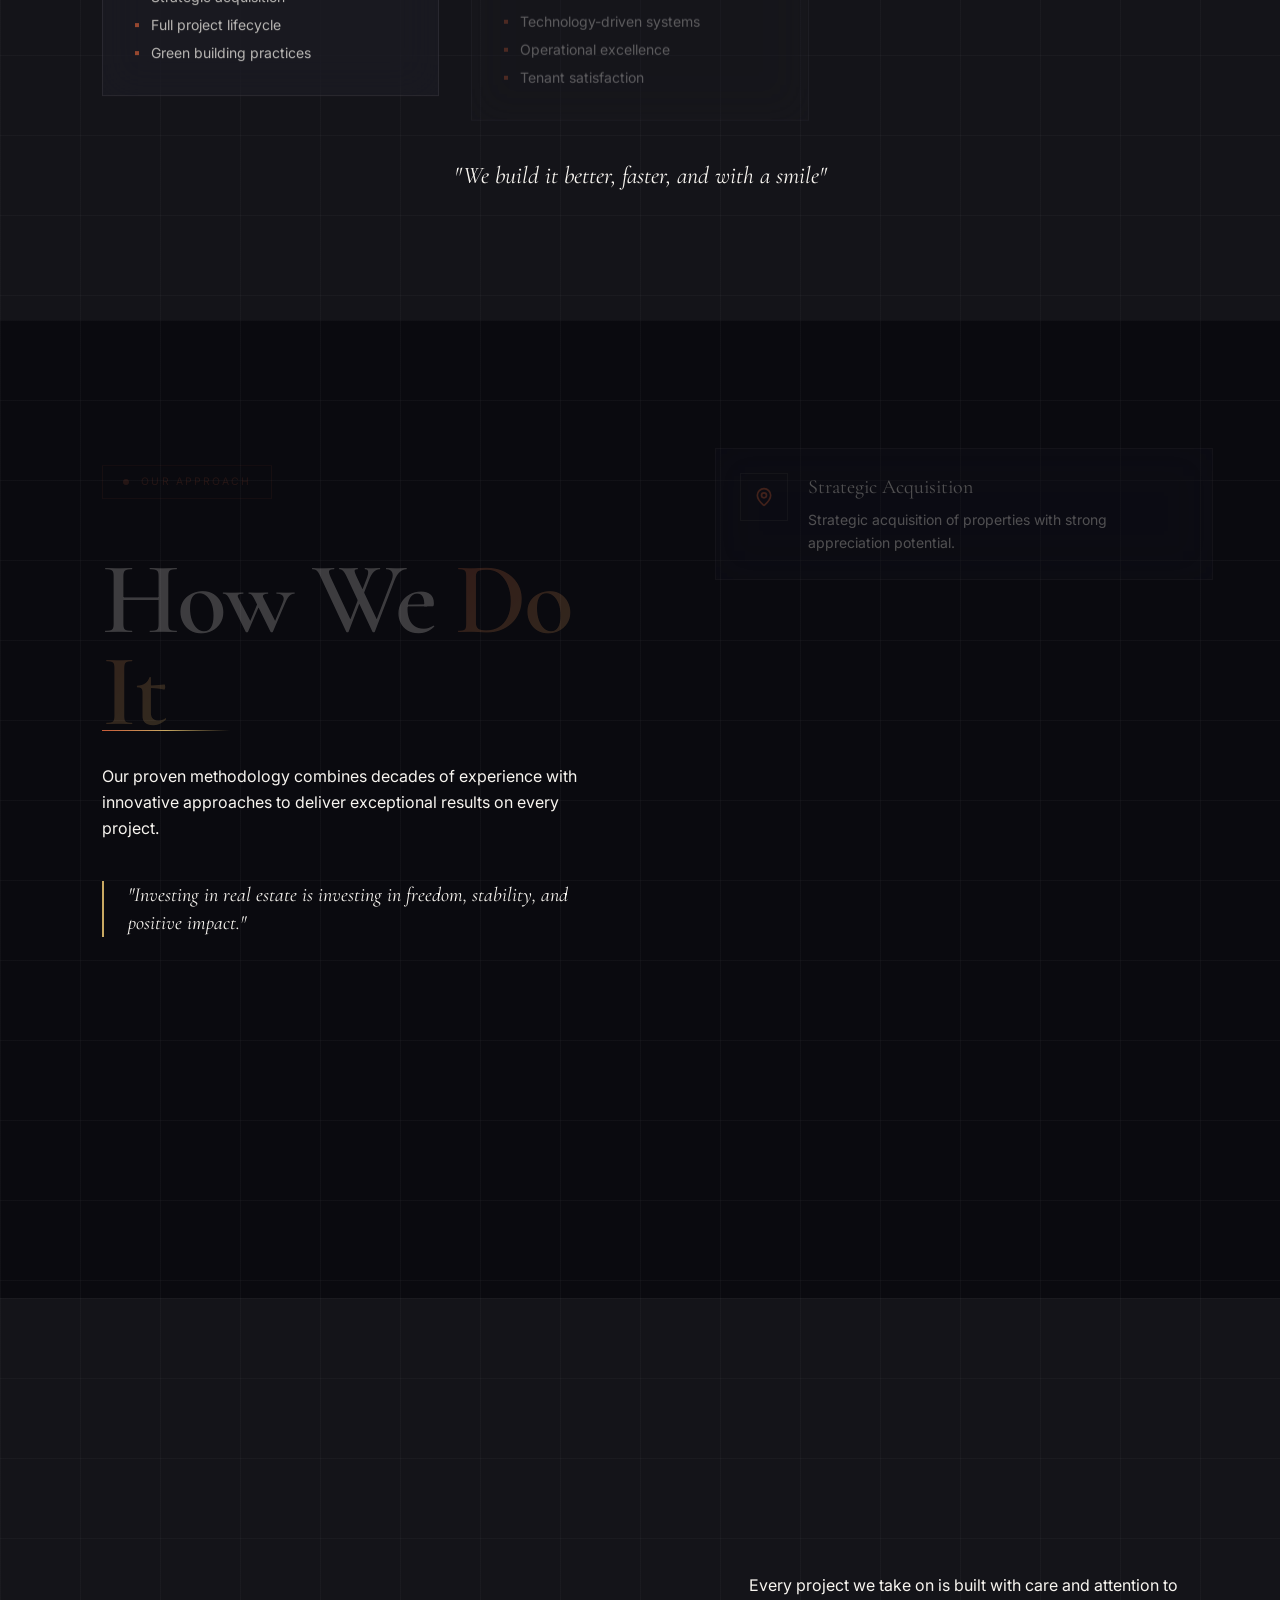
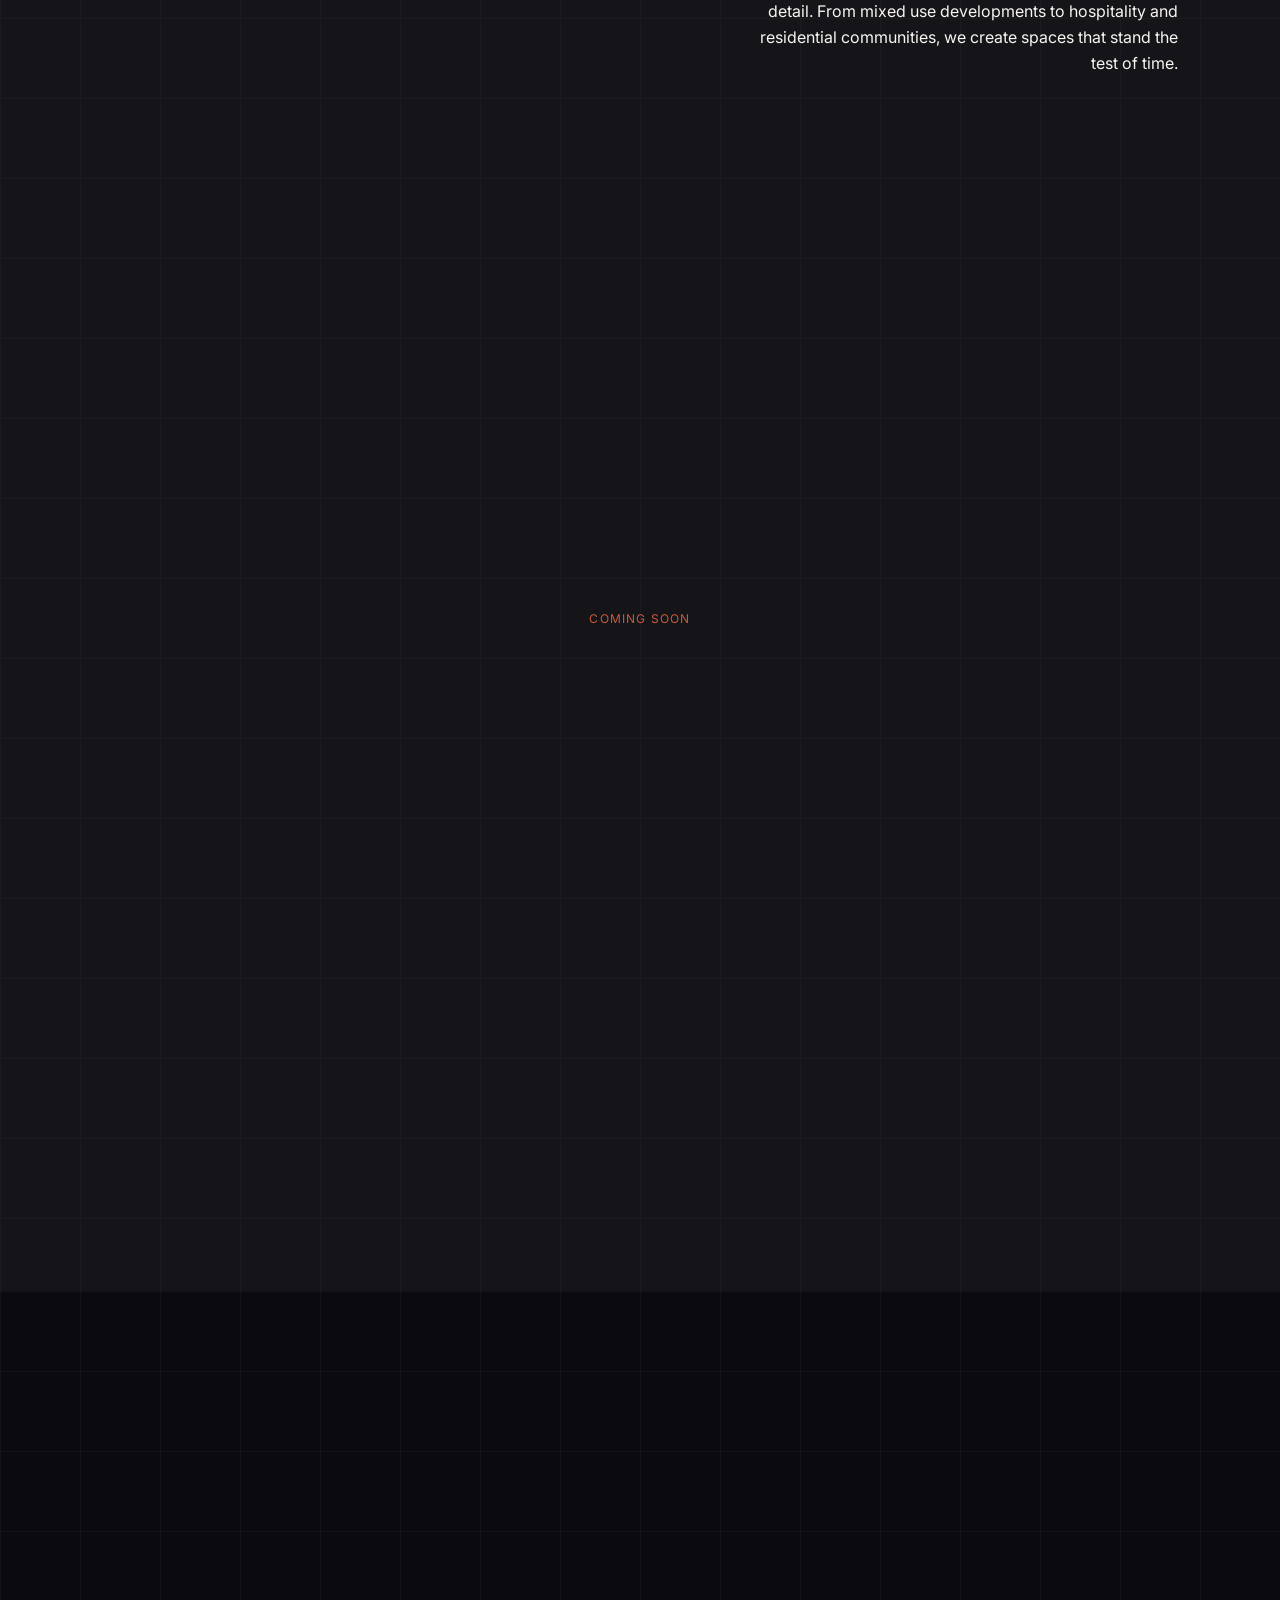
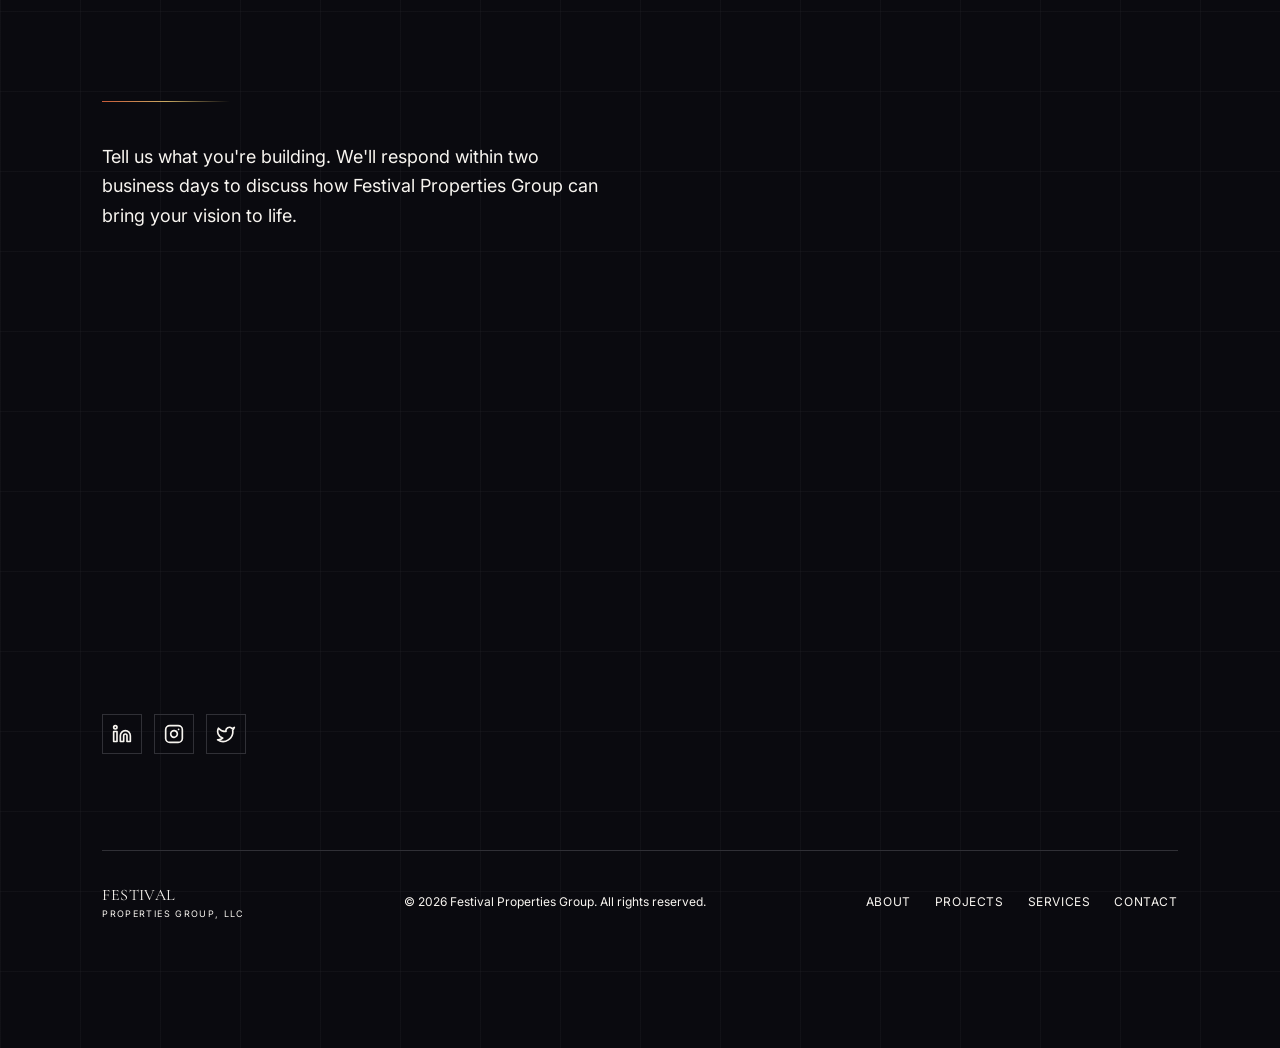
==== commit 65d9cacb: "Removed unused code. Fixed domain references" ====
--- a/index.html
+++ b/index.html
@@ -1,87 +1,23 @@
 <!DOCTYPE html>
 <html lang="en" style="scroll-behavior: smooth;"><head><meta http-equiv="Content-Type" content="text/html; charset=UTF-8">
-<script>
 
-</script>
 <meta name="viewport" content="width=device-width, initial-scale=1.0">
 <title>Festival Properties Group</title>
 <script type="module" src="./homepage-files/index.js"></script>
 <link rel="stylesheet" href="./homepage-files/index.css">
 <script src="./homepage-files/sdk-seed.js" defer=""></script>
 <script src="./homepage-files/preview-widgets.min.js" async=""></script>
-    <style>
-      .kimi-brand-container {
-        position: fixed;
-        bottom: 16px;
-        right: 16px;
-        display: flex;
-        align-items: center;
-        gap: 8px;
-        z-index: 99999999;
-        transition: opacity 0.3s ease;
-      }
-
-      .kimi-brand-close-icon {
-        cursor: pointer;
-        border-radius: 50%;
-        width: 26px;
-        height: 26px;
-        background: rgba(69, 69, 69, 0.70);
-        display: none;
-        align-items: center;
-        justify-content: center;
-        border: 0.5px solid rgba(255, 255, 255, 0.15);
-      }
-
-      .kimi-brand-container:hover .kimi-brand-close-icon {
-        display: flex;
-      }
-
-      .kimi-brand-link {
-        background: #000;
-        color: white;
-        padding: 4px 6px 4px 4px;
-        border-radius: 16px;
-        font-family: Arial, sans-serif;
-        font-size: 12px;
-        line-height: 18px;
-        cursor: pointer;
-        display: flex;
-        align-items: center;
-        gap: 4px;
-        border: 0.5px solid rgba(255, 255, 255, 0.15);
-        text-decoration: none;
-      }
-
-      .kimi-brand-container:hover .kimi-brand-icon {
-        width: 16px;
-      }
-
-      .kimi-brand-icon {
-        width: 0;
-        overflow: hidden;
-        transition: width 0.3s ease;
-        pointer-events: none;
-      }
-
-      .kimi-brand-avatar {
-        width: 18px;
-        height: 18px;
-        border: 0.5px solid rgba(255, 255, 255, 0.15);
-        border-radius: 50%;
-      }
-    </style>
-  <meta id="nedeegdmhlnmboboahchfpkmdnnemapd"><meta id="dcngeagmmhegagicpcmpinaoklddcgon"></head>
+  </head>
   <body>
     <div id="root">
       <div code-path="src/App.tsx:34:5" class="relative">
         <div code-path="src/App.tsx:36:7" class="noise-overlay"></div>
         <nav code-path="src/sections/Navigation.tsx:38:7" class="fixed top-0 left-0 right-0 z-[100] transition-all duration-500 bg-transparent py-6">
           <div code-path="src/sections/Navigation.tsx:45:9" class="px-[8vw] flex items-center justify-between">
-            <a code-path="src/sections/Navigation.tsx:47:11" href="https://2cfznx4thvuum.ok.kimi.link/#" class="flex items-center gap-2 group">
+            <a code-path="src/sections/Navigation.tsx:47:11" href="https://festivalpgroup.com/#" class="flex items-center gap-2 group">
               <div code-path="src/sections/Navigation.tsx:55:13" class="flex flex-col items-start"><span code-path="src/sections/Navigation.tsx:56:15" class="font-display text-[var(--cream)] text-lg tracking-wide group-hover:text-[var(--terracotta)] transition-colors">FESTIVAL</span><span code-path="src/sections/Navigation.tsx:59:15" class="font-body text-[10px] text-[var(--cream)]/60 tracking-[0.15em] group-hover:text-[var(--cream)]/80 transition-colors">PROPERTIES GROUP, LLC</span></div>
             </a>
-            <div code-path="src/sections/Navigation.tsx:66:11" class="hidden lg:flex items-center gap-1"><a code-path="src/sections/Navigation.tsx:68:15" href="https://2cfznx4thvuum.ok.kimi.link/#about" class="px-4 py-2 font-body text-xs text-[var(--cream)]/70 hover:text-[var(--cream)] uppercase tracking-widest transition-colors">About</a><a code-path="src/sections/Navigation.tsx:68:15" href="https://2cfznx4thvuum.ok.kimi.link/#philosophy" class="px-4 py-2 font-body text-xs text-[var(--cream)]/70 hover:text-[var(--cream)] uppercase tracking-widest transition-colors">Philosophy</a><a code-path="src/sections/Navigation.tsx:68:15" href="https://2cfznx4thvuum.ok.kimi.link/#vision" class="px-4 py-2 font-body text-xs text-[var(--cream)]/70 hover:text-[var(--cream)] uppercase tracking-widest transition-colors">Vision</a><a code-path="src/sections/Navigation.tsx:68:15" href="https://2cfznx4thvuum.ok.kimi.link/#experience" class="px-4 py-2 font-body text-xs text-[var(--cream)]/70 hover:text-[var(--cream)] uppercase tracking-widest transition-colors">Experience</a><a code-path="src/sections/Navigation.tsx:68:15" href="https://2cfznx4thvuum.ok.kimi.link/#projects" class="px-4 py-2 font-body text-xs text-[var(--cream)]/70 hover:text-[var(--cream)] uppercase tracking-widest transition-colors">Projects</a><a code-path="src/sections/Navigation.tsx:68:15" href="https://2cfznx4thvuum.ok.kimi.link/#contact" class="px-4 py-2 font-body text-xs text-[var(--cream)]/70 hover:text-[var(--cream)] uppercase tracking-widest transition-colors">Contact</a><a code-path="src/sections/Navigation.tsx:77:13" href="https://2cfznx4thvuum.ok.kimi.link/#contact" class="ml-4 px-6 py-2.5 border border-[var(--terracotta)] text-[var(--terracotta)] font-body text-xs uppercase tracking-widest hover:bg-[var(--terracotta)] hover:text-[var(--cream)] transition-all">Get in Touch</a></div>
+            <div code-path="src/sections/Navigation.tsx:66:11" class="hidden lg:flex items-center gap-1"><a code-path="src/sections/Navigation.tsx:68:15" href="https://festivalpgroup.com/#about" class="px-4 py-2 font-body text-xs text-[var(--cream)]/70 hover:text-[var(--cream)] uppercase tracking-widest transition-colors">About</a><a code-path="src/sections/Navigation.tsx:68:15" href="https://festivalpgroup.com/#philosophy" class="px-4 py-2 font-body text-xs text-[var(--cream)]/70 hover:text-[var(--cream)] uppercase tracking-widest transition-colors">Philosophy</a><a code-path="src/sections/Navigation.tsx:68:15" href="https://festivalpgroup.com/#vision" class="px-4 py-2 font-body text-xs text-[var(--cream)]/70 hover:text-[var(--cream)] uppercase tracking-widest transition-colors">Vision</a><a code-path="src/sections/Navigation.tsx:68:15" href="https://festivalpgroup.com/#experience" class="px-4 py-2 font-body text-xs text-[var(--cream)]/70 hover:text-[var(--cream)] uppercase tracking-widest transition-colors">Experience</a><a code-path="src/sections/Navigation.tsx:68:15" href="https://festivalpgroup.com/#projects" class="px-4 py-2 font-body text-xs text-[var(--cream)]/70 hover:text-[var(--cream)] uppercase tracking-widest transition-colors">Projects</a><a code-path="src/sections/Navigation.tsx:68:15" href="https://festivalpgroup.com/#contact" class="px-4 py-2 font-body text-xs text-[var(--cream)]/70 hover:text-[var(--cream)] uppercase tracking-widest transition-colors">Contact</a><a code-path="src/sections/Navigation.tsx:77:13" href="https://festivalpgroup.com/#contact" class="ml-4 px-6 py-2.5 border border-[var(--terracotta)] text-[var(--terracotta)] font-body text-xs uppercase tracking-widest hover:bg-[var(--terracotta)] hover:text-[var(--cream)] transition-all">Get in Touch</a></div>
             <button code-path="src/sections/Navigation.tsx:87:11" class="lg:hidden p-2 text-[var(--cream)]">
               <svg xmlns="http://www.w3.org/2000/svg" width="24" height="24" viewBox="0 0 24 24" fill="none" stroke="currentColor" stroke-width="2" stroke-linecap="round" stroke-linejoin="round" class="lucide lucide-menu w-6 h-6" aria-hidden="true" code-path="src/sections/Navigation.tsx:91:61">
                 <path d="M4 5h16"></path>
@@ -92,7 +28,7 @@
           </div>
         </nav>
         <div code-path="src/sections/Navigation.tsx:97:7" class="fixed inset-0 z-[99] bg-[var(--ink)] transition-all duration-500 lg:hidden opacity-0 invisible">
-          <div code-path="src/sections/Navigation.tsx:102:9" class="flex flex-col items-center justify-center h-full gap-8"><a code-path="src/sections/Navigation.tsx:104:13" href="https://2cfznx4thvuum.ok.kimi.link/#about" class="font-display text-3xl text-[var(--cream)] hover:text-[var(--terracotta)] transition-colors" style="transition-delay: 0ms; transform: translateY(20px); opacity: 0;">About</a><a code-path="src/sections/Navigation.tsx:104:13" href="https://2cfznx4thvuum.ok.kimi.link/#philosophy" class="font-display text-3xl text-[var(--cream)] hover:text-[var(--terracotta)] transition-colors" style="transition-delay: 0ms; transform: translateY(20px); opacity: 0;">Philosophy</a><a code-path="src/sections/Navigation.tsx:104:13" href="https://2cfznx4thvuum.ok.kimi.link/#vision" class="font-display text-3xl text-[var(--cream)] hover:text-[var(--terracotta)] transition-colors" style="transition-delay: 0ms; transform: translateY(20px); opacity: 0;">Vision</a><a code-path="src/sections/Navigation.tsx:104:13" href="https://2cfznx4thvuum.ok.kimi.link/#experience" class="font-display text-3xl text-[var(--cream)] hover:text-[var(--terracotta)] transition-colors" style="transition-delay: 0ms; transform: translateY(20px); opacity: 0;">Experience</a><a code-path="src/sections/Navigation.tsx:104:13" href="https://2cfznx4thvuum.ok.kimi.link/#projects" class="font-display text-3xl text-[var(--cream)] hover:text-[var(--terracotta)] transition-colors" style="transition-delay: 0ms; transform: translateY(20px); opacity: 0;">Projects</a><a code-path="src/sections/Navigation.tsx:104:13" href="https://2cfznx4thvuum.ok.kimi.link/#contact" class="font-display text-3xl text-[var(--cream)] hover:text-[var(--terracotta)] transition-colors" style="transition-delay: 0ms; transform: translateY(20px); opacity: 0;">Contact</a><a code-path="src/sections/Navigation.tsx:118:11" href="https://2cfznx4thvuum.ok.kimi.link/#contact" class="mt-4 px-8 py-3 border border-[var(--terracotta)] text-[var(--terracotta)] font-body text-sm uppercase tracking-widest" style="transition-delay: 0ms; transform: translateY(20px); opacity: 0;">Get in Touch</a></div>
+          <div code-path="src/sections/Navigation.tsx:102:9" class="flex flex-col items-center justify-center h-full gap-8"><a code-path="src/sections/Navigation.tsx:104:13" href="https://festivalpgroup.com/#about" class="font-display text-3xl text-[var(--cream)] hover:text-[var(--terracotta)] transition-colors" style="transition-delay: 0ms; transform: translateY(20px); opacity: 0;">About</a><a code-path="src/sections/Navigation.tsx:104:13" href="https://festivalpgroup.com/#philosophy" class="font-display text-3xl text-[var(--cream)] hover:text-[var(--terracotta)] transition-colors" style="transition-delay: 0ms; transform: translateY(20px); opacity: 0;">Philosophy</a><a code-path="src/sections/Navigation.tsx:104:13" href="https://festivalpgroup.com/#vision" class="font-display text-3xl text-[var(--cream)] hover:text-[var(--terracotta)] transition-colors" style="transition-delay: 0ms; transform: translateY(20px); opacity: 0;">Vision</a><a code-path="src/sections/Navigation.tsx:104:13" href="https://festivalpgroup.com/#experience" class="font-display text-3xl text-[var(--cream)] hover:text-[var(--terracotta)] transition-colors" style="transition-delay: 0ms; transform: translateY(20px); opacity: 0;">Experience</a><a code-path="src/sections/Navigation.tsx:104:13" href="https://festivalpgroup.com/#projects" class="font-display text-3xl text-[var(--cream)] hover:text-[var(--terracotta)] transition-colors" style="transition-delay: 0ms; transform: translateY(20px); opacity: 0;">Projects</a><a code-path="src/sections/Navigation.tsx:104:13" href="https://festivalpgroup.com/#contact" class="font-display text-3xl text-[var(--cream)] hover:text-[var(--terracotta)] transition-colors" style="transition-delay: 0ms; transform: translateY(20px); opacity: 0;">Contact</a><a code-path="src/sections/Navigation.tsx:118:11" href="https://festivalpgroup.com/#contact" class="mt-4 px-8 py-3 border border-[var(--terracotta)] text-[var(--terracotta)] font-body text-sm uppercase tracking-widest" style="transition-delay: 0ms; transform: translateY(20px); opacity: 0;">Get in Touch</a></div>
         </div>
         <main code-path="src/App.tsx:42:7" class="relative">
           <section code-path="src/sections/Hero.tsx:91:5" class="relative w-full min-h-screen bg-[var(--ink)] overflow-hidden flex items-center">
@@ -123,7 +59,7 @@
                       Book Your Call
                     </span>
                   </a>
-                  <a code-path="src/sections/Hero.tsx:164:13" href="https://2cfznx4thvuum.ok.kimi.link/#philosophy" class="text-[var(--cream)]/60 text-sm tracking-widest uppercase hover:text-[var(--terracotta)] transition-colors flex items-center gap-2 group">
+                  <a code-path="src/sections/Hero.tsx:164:13" href="https://festivalpgroup.com/#philosophy" class="text-[var(--cream)]/60 text-sm tracking-widest uppercase hover:text-[var(--terracotta)] transition-colors flex items-center gap-2 group">
                     Explore Our Work
                     <svg xmlns="http://www.w3.org/2000/svg" width="24" height="24" viewBox="0 0 24 24" fill="none" stroke="currentColor" stroke-width="2" stroke-linecap="round" stroke-linejoin="round" class="lucide lucide-arrow-down-right w-4 h-4 group-hover:translate-x-1 group-hover:translate-y-1 transition-transform" aria-hidden="true" code-path="src/sections/Hero.tsx:166:15">
                       <path d="m7 7 10 10"></path>
@@ -835,7 +771,7 @@
                     <span code-path="src/sections/FeaturedProjects.tsx:160:19" class="font-body tracking-wider">Zephyrhills, Florida</span>
                   </div>
                   <p code-path="src/sections/FeaturedProjects.tsx:162:17" class="font-body text-[var(--cream)]/60 leading-relaxed mb-8 text-lg">The District brings together everything you need in one place. Luxury homes, creative workspaces, and local retail all designed to create a community where people want to live, work, and spend time.</p>
-                  <a code-path="src/sections/FeaturedProjects.tsx:167:17" href="https://2cfznx4thvuum.ok.kimi.link/#contact" class="btn-artistic self-start">
+                  <a code-path="src/sections/FeaturedProjects.tsx:167:17" href="https://festivalpgroup.com/#contact" class="btn-artistic self-start">
                     <span code-path="src/sections/FeaturedProjects.tsx:171:19" class="flex items-center gap-3">
                       Learn More
                       <svg xmlns="http://www.w3.org/2000/svg" width="24" height="24" viewBox="0 0 24 24" fill="none" stroke="currentColor" stroke-width="2" stroke-linecap="round" stroke-linejoin="round" class="lucide lucide-arrow-up-right w-4 h-4" aria-hidden="true" code-path="src/sections/FeaturedProjects.tsx:173:21">
@@ -980,21 +916,21 @@
                 </div>
               </a>
               <div code-path="src/sections/Contact.tsx:208:13" class="flex gap-3">
-                <a code-path="src/sections/Contact.tsx:212:19" href="https://2cfznx4thvuum.ok.kimi.link/#" class="w-10 h-10 border border-[var(--cream)]/20 flex items-center justify-center hover:border-[var(--terracotta)]/50 hover:bg-[var(--terracotta)]/10 transition-all" aria-label="LinkedIn">
+                <a code-path="src/sections/Contact.tsx:212:19" href="https://festivalpgroup.com/#" class="w-10 h-10 border border-[var(--cream)]/20 flex items-center justify-center hover:border-[var(--terracotta)]/50 hover:bg-[var(--terracotta)]/10 transition-all" aria-label="LinkedIn">
                   <svg xmlns="http://www.w3.org/2000/svg" width="24" height="24" viewBox="0 0 24 24" fill="none" stroke="currentColor" stroke-width="2" stroke-linecap="round" stroke-linejoin="round" class="lucide lucide-linkedin w-5 h-5 text-[var(--cream)]/60" aria-hidden="true" code-path="src/sections/Contact.tsx:218:21">
                     <path d="M16 8a6 6 0 0 1 6 6v7h-4v-7a2 2 0 0 0-2-2 2 2 0 0 0-2 2v7h-4v-7a6 6 0 0 1 6-6z"></path>
                     <rect width="4" height="12" x="2" y="9"></rect>
                     <circle cx="4" cy="4" r="2"></circle>
                   </svg>
                 </a>
-                <a code-path="src/sections/Contact.tsx:212:19" href="https://2cfznx4thvuum.ok.kimi.link/#" class="w-10 h-10 border border-[var(--cream)]/20 flex items-center justify-center hover:border-[var(--terracotta)]/50 hover:bg-[var(--terracotta)]/10 transition-all" aria-label="Instagram">
+                <a code-path="src/sections/Contact.tsx:212:19" href="https://festivalpgroup.com/#" class="w-10 h-10 border border-[var(--cream)]/20 flex items-center justify-center hover:border-[var(--terracotta)]/50 hover:bg-[var(--terracotta)]/10 transition-all" aria-label="Instagram">
                   <svg xmlns="http://www.w3.org/2000/svg" width="24" height="24" viewBox="0 0 24 24" fill="none" stroke="currentColor" stroke-width="2" stroke-linecap="round" stroke-linejoin="round" class="lucide lucide-instagram w-5 h-5 text-[var(--cream)]/60" aria-hidden="true" code-path="src/sections/Contact.tsx:218:21">
                     <rect width="20" height="20" x="2" y="2" rx="5" ry="5"></rect>
                     <path d="M16 11.37A4 4 0 1 1 12.63 8 4 4 0 0 1 16 11.37z"></path>
                     <line x1="17.5" x2="17.51" y1="6.5" y2="6.5"></line>
                   </svg>
                 </a>
-                <a code-path="src/sections/Contact.tsx:212:19" href="https://2cfznx4thvuum.ok.kimi.link/#" class="w-10 h-10 border border-[var(--cream)]/20 flex items-center justify-center hover:border-[var(--terracotta)]/50 hover:bg-[var(--terracotta)]/10 transition-all" aria-label="Twitter">
+                <a code-path="src/sections/Contact.tsx:212:19" href="https://festivalpgroup.com/#" class="w-10 h-10 border border-[var(--cream)]/20 flex items-center justify-center hover:border-[var(--terracotta)]/50 hover:bg-[var(--terracotta)]/10 transition-all" aria-label="Twitter">
                   <svg xmlns="http://www.w3.org/2000/svg" width="24" height="24" viewBox="0 0 24 24" fill="none" stroke="currentColor" stroke-width="2" stroke-linecap="round" stroke-linejoin="round" class="lucide lucide-twitter w-5 h-5 text-[var(--cream)]/60" aria-hidden="true" code-path="src/sections/Contact.tsx:218:21">
                     <path d="M22 4s-.7 2.1-2 3.4c1.6 10-9.4 17.3-18 11.6 2.2.1 4.4-.6 6-2C3 15.5.5 9.6 3 5c2.2 2.6 5.6 4.1 9 4-.9-4.2 4-6.6 7-3.8 1.1 0 3-1.2 3-1.2z"></path>
                   </svg>
@@ -1042,7 +978,7 @@
             <div code-path="src/sections/Contact.tsx:309:11" class="flex flex-col md:flex-row justify-between items-center gap-6">
               <div code-path="src/sections/Contact.tsx:311:13" class="flex flex-col items-start"><span code-path="src/sections/Contact.tsx:312:15" class="font-display text-[var(--cream)] text-base tracking-wide">FESTIVAL</span><span code-path="src/sections/Contact.tsx:315:15" class="font-body text-[9px] text-[var(--cream)]/50 tracking-[0.15em]">PROPERTIES GROUP, LLC</span></div>
               <p code-path="src/sections/Contact.tsx:320:13" class="font-body text-xs text-[var(--cream)]/30">© 2026 Festival Properties Group. All rights reserved.</p>
-              <div code-path="src/sections/Contact.tsx:324:13" class="flex gap-6"><a code-path="src/sections/Contact.tsx:325:15" href="https://2cfznx4thvuum.ok.kimi.link/#about" class="font-body text-xs text-[var(--cream)]/30 hover:text-[var(--terracotta)] transition-colors uppercase tracking-wider">About</a><a code-path="src/sections/Contact.tsx:328:15" href="https://2cfznx4thvuum.ok.kimi.link/#projects" class="font-body text-xs text-[var(--cream)]/30 hover:text-[var(--terracotta)] transition-colors uppercase tracking-wider">Projects</a><a code-path="src/sections/Contact.tsx:331:15" href="https://2cfznx4thvuum.ok.kimi.link/#services" class="font-body text-xs text-[var(--cream)]/30 hover:text-[var(--terracotta)] transition-colors uppercase tracking-wider">Services</a><a code-path="src/sections/Contact.tsx:334:15" href="https://2cfznx4thvuum.ok.kimi.link/#contact" class="font-body text-xs text-[var(--cream)]/30 hover:text-[var(--terracotta)] transition-colors uppercase tracking-wider">Contact</a></div>
+              <div code-path="src/sections/Contact.tsx:324:13" class="flex gap-6"><a code-path="src/sections/Contact.tsx:325:15" href="https://festivalpgroup.com/#about" class="font-body text-xs text-[var(--cream)]/30 hover:text-[var(--terracotta)] transition-colors uppercase tracking-wider">About</a><a code-path="src/sections/Contact.tsx:328:15" href="https://festivalpgroup.com/#projects" class="font-body text-xs text-[var(--cream)]/30 hover:text-[var(--terracotta)] transition-colors uppercase tracking-wider">Projects</a><a code-path="src/sections/Contact.tsx:331:15" href="https://festivalpgroup.com/#services" class="font-body text-xs text-[var(--cream)]/30 hover:text-[var(--terracotta)] transition-colors uppercase tracking-wider">Services</a><a code-path="src/sections/Contact.tsx:334:15" href="https://festivalpgroup.com/#contact" class="font-body text-xs text-[var(--cream)]/30 hover:text-[var(--terracotta)] transition-colors uppercase tracking-wider">Contact</a></div>
             </div>
           </div>
         </div>
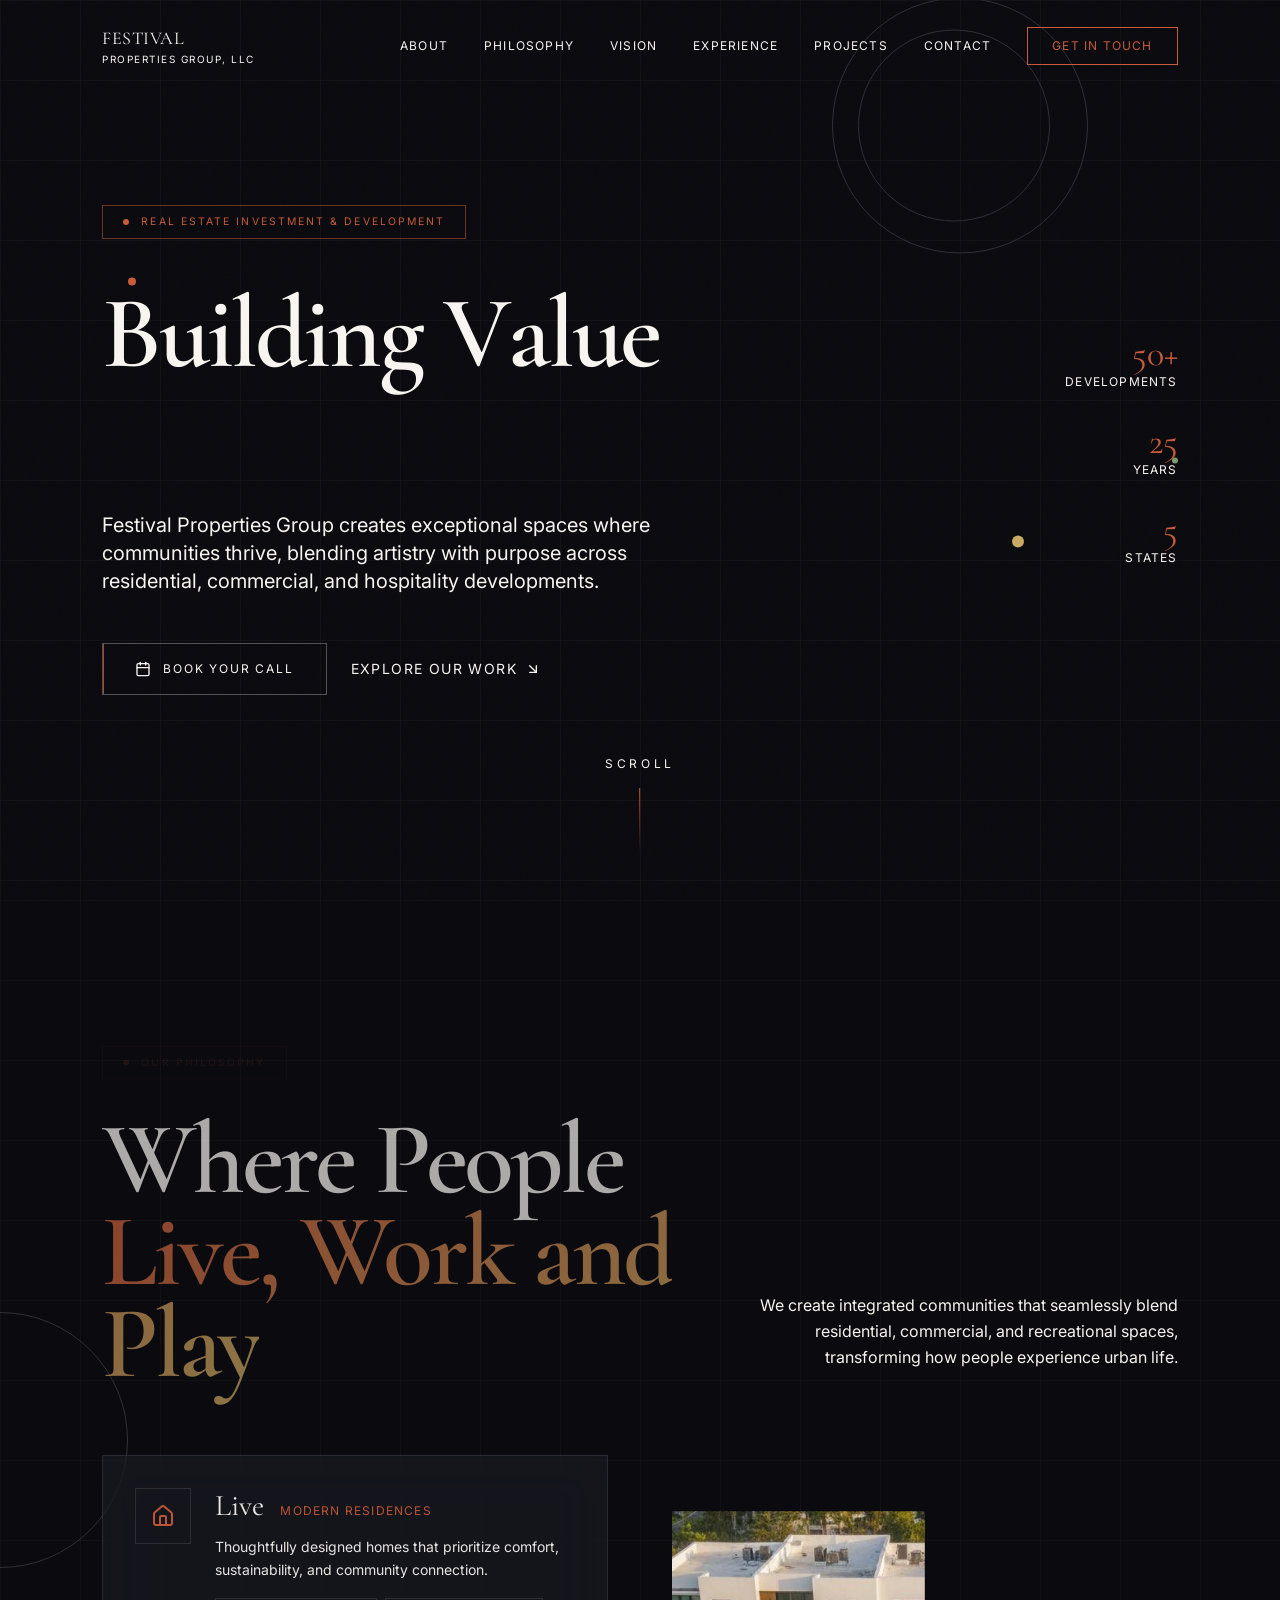
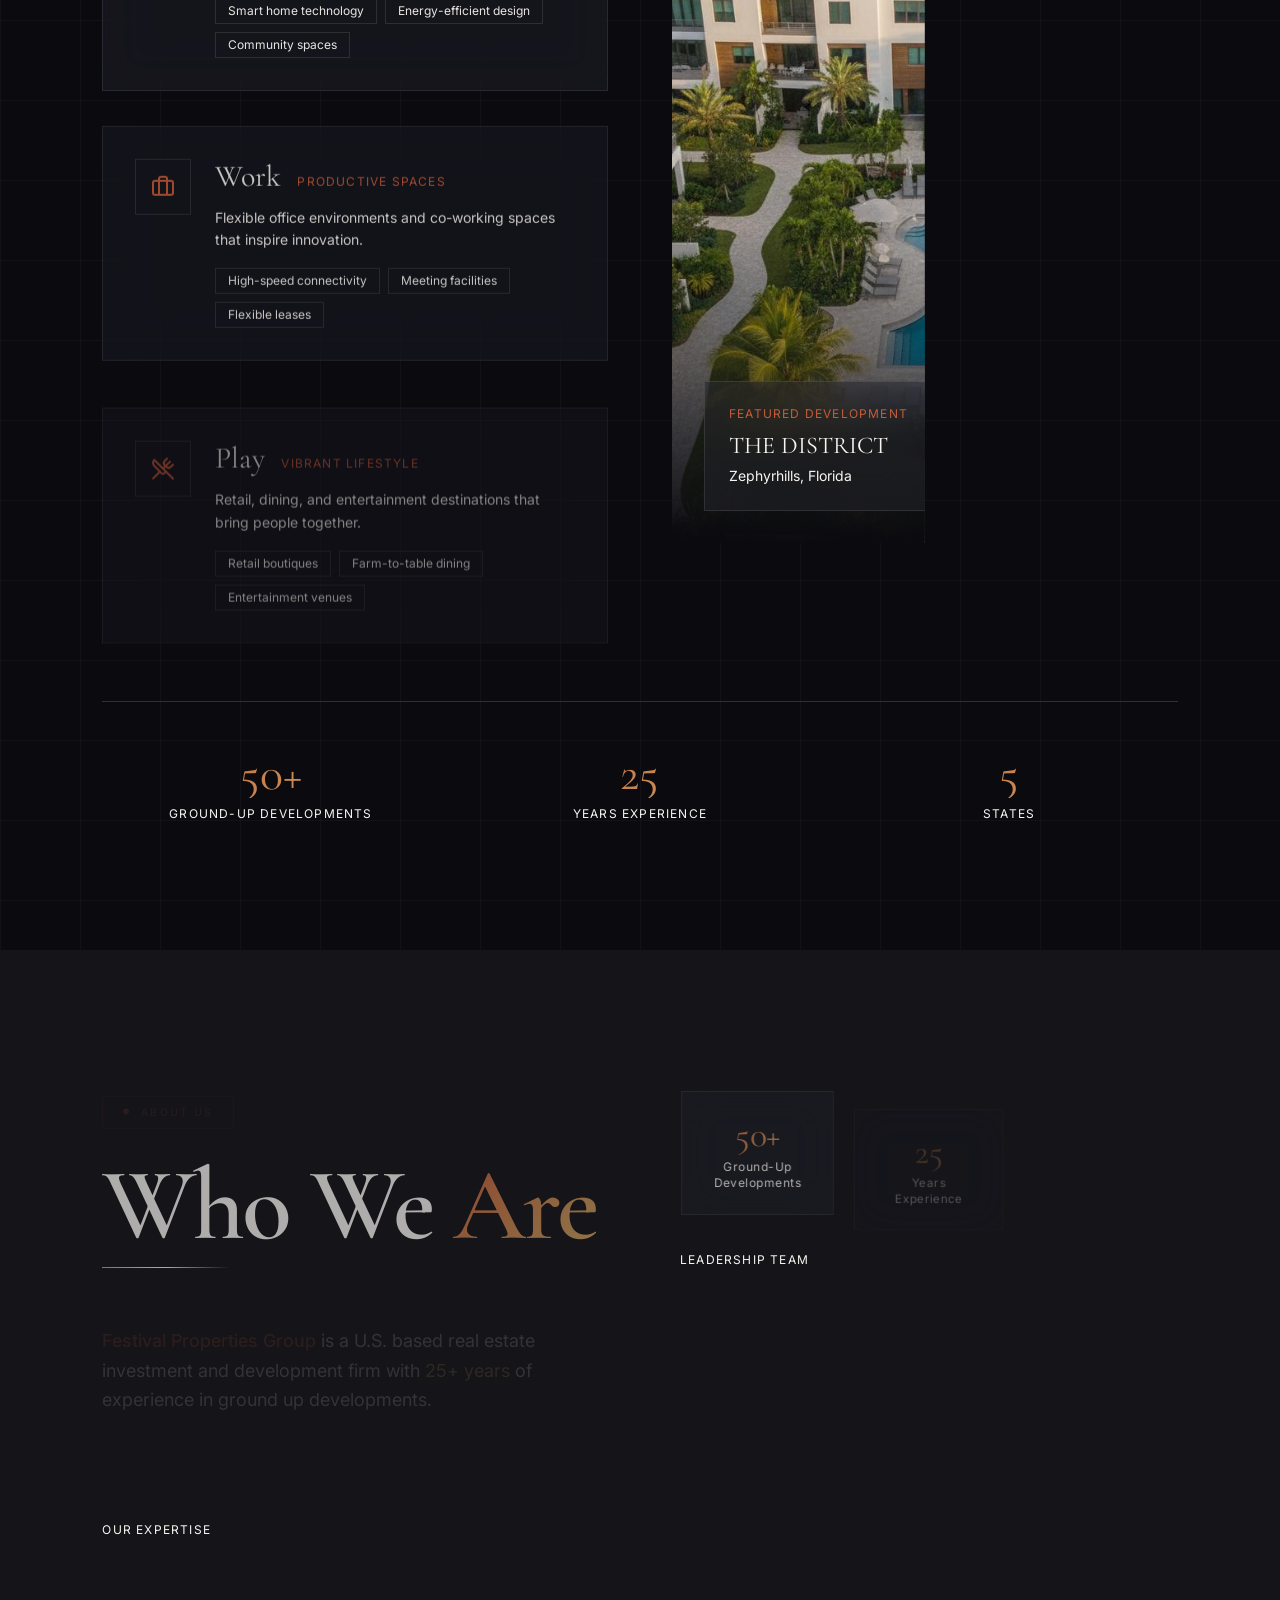
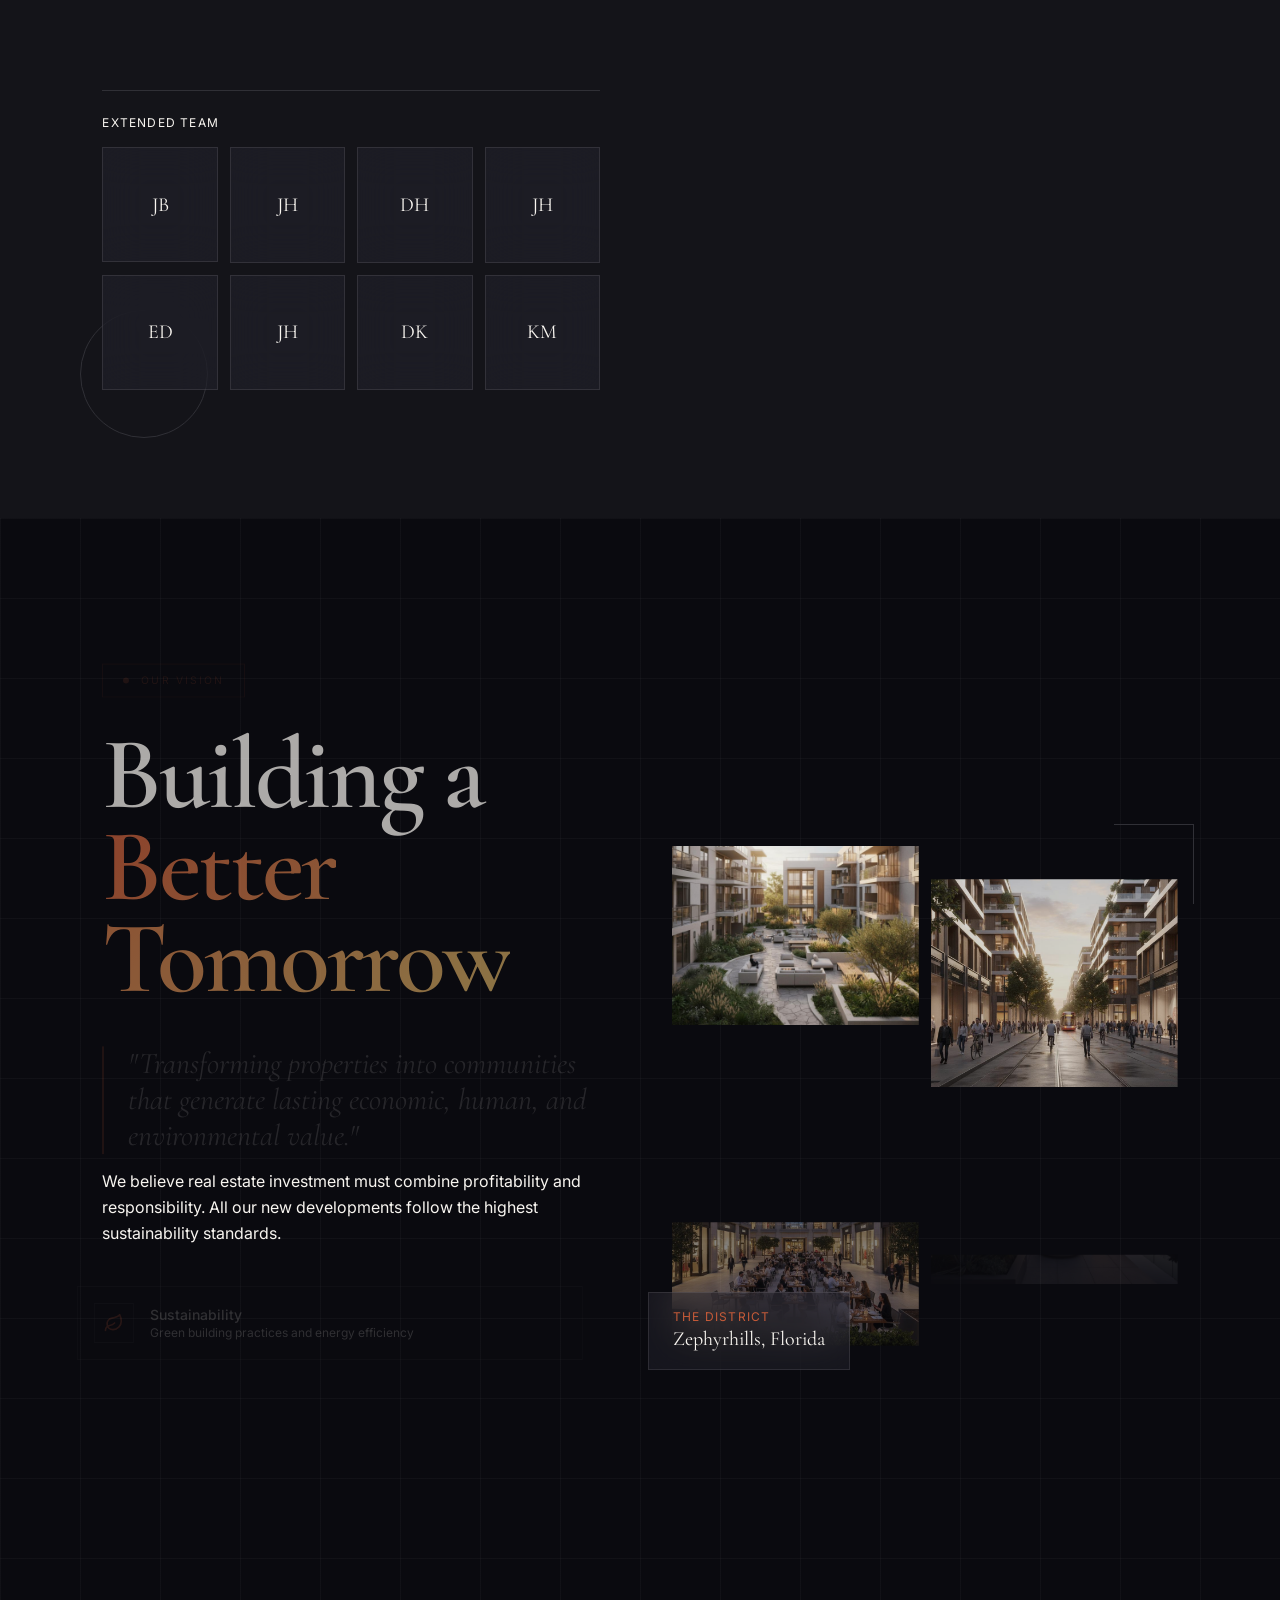
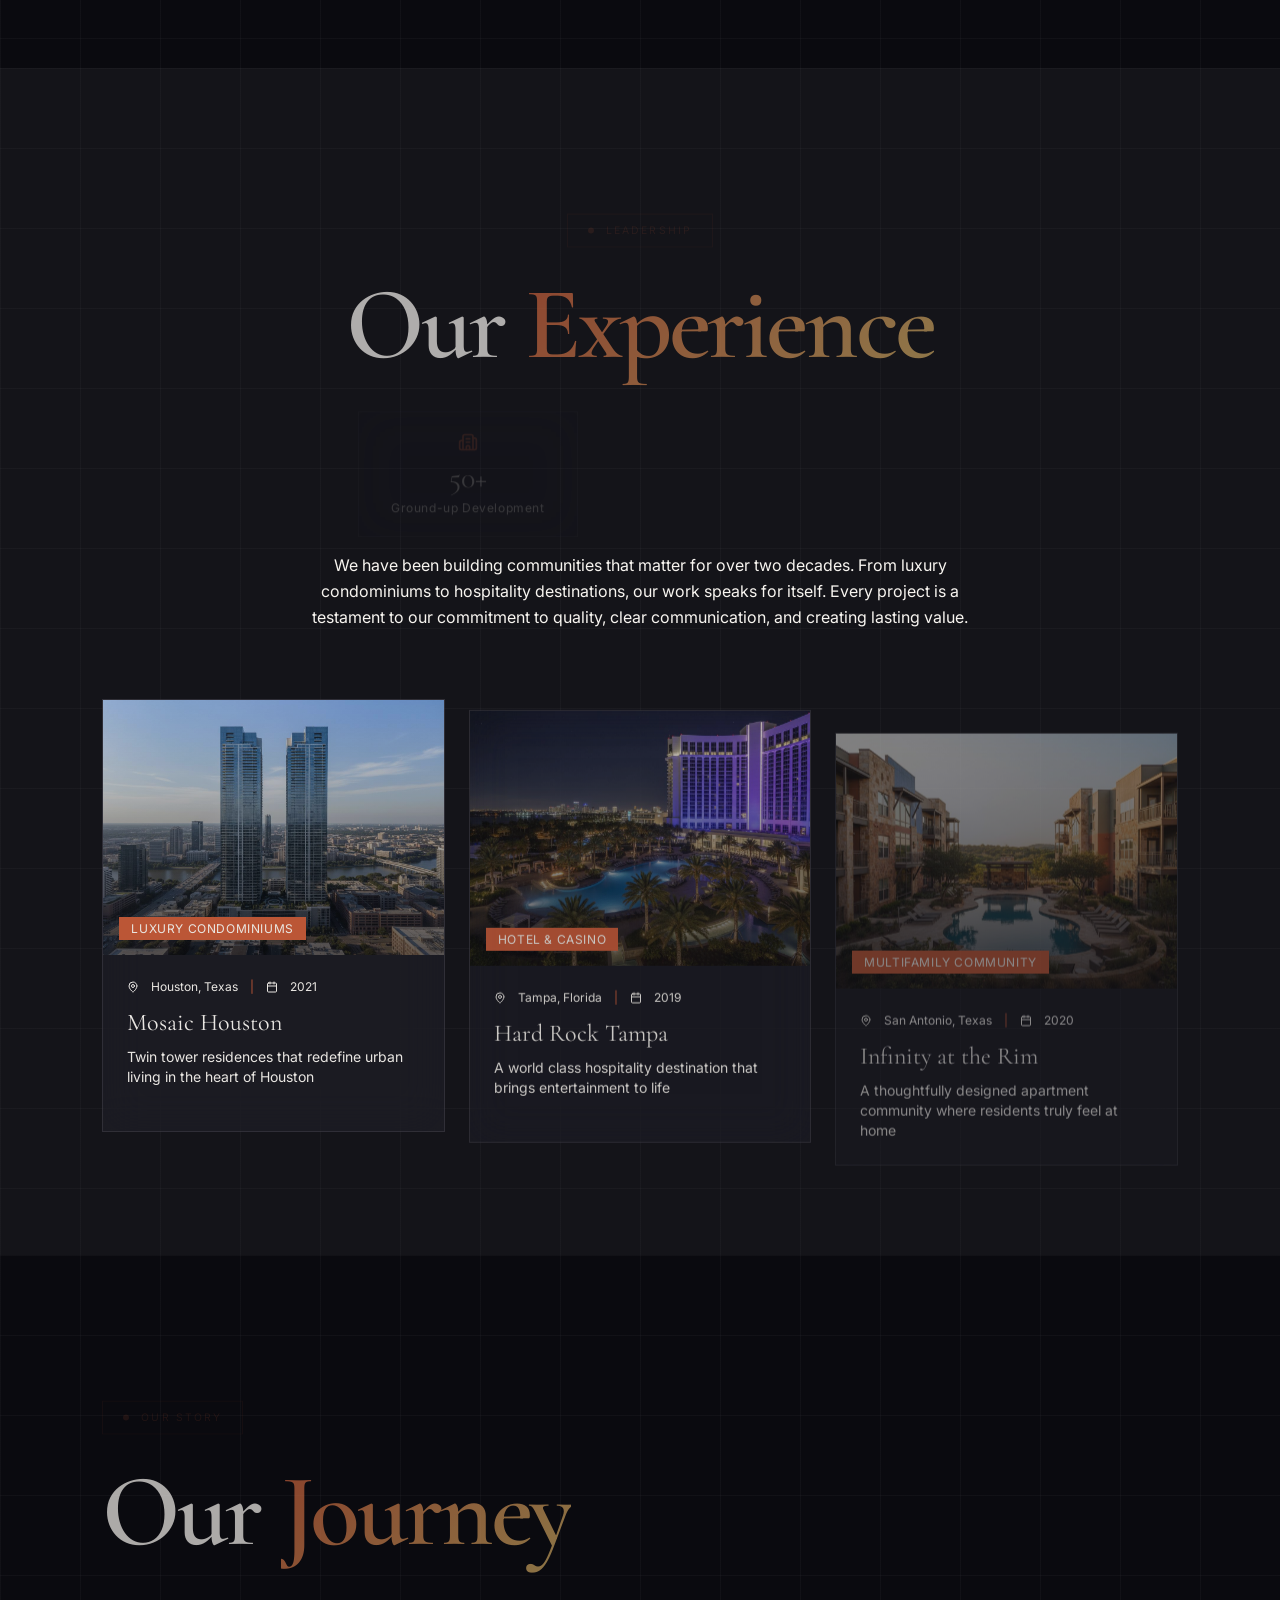
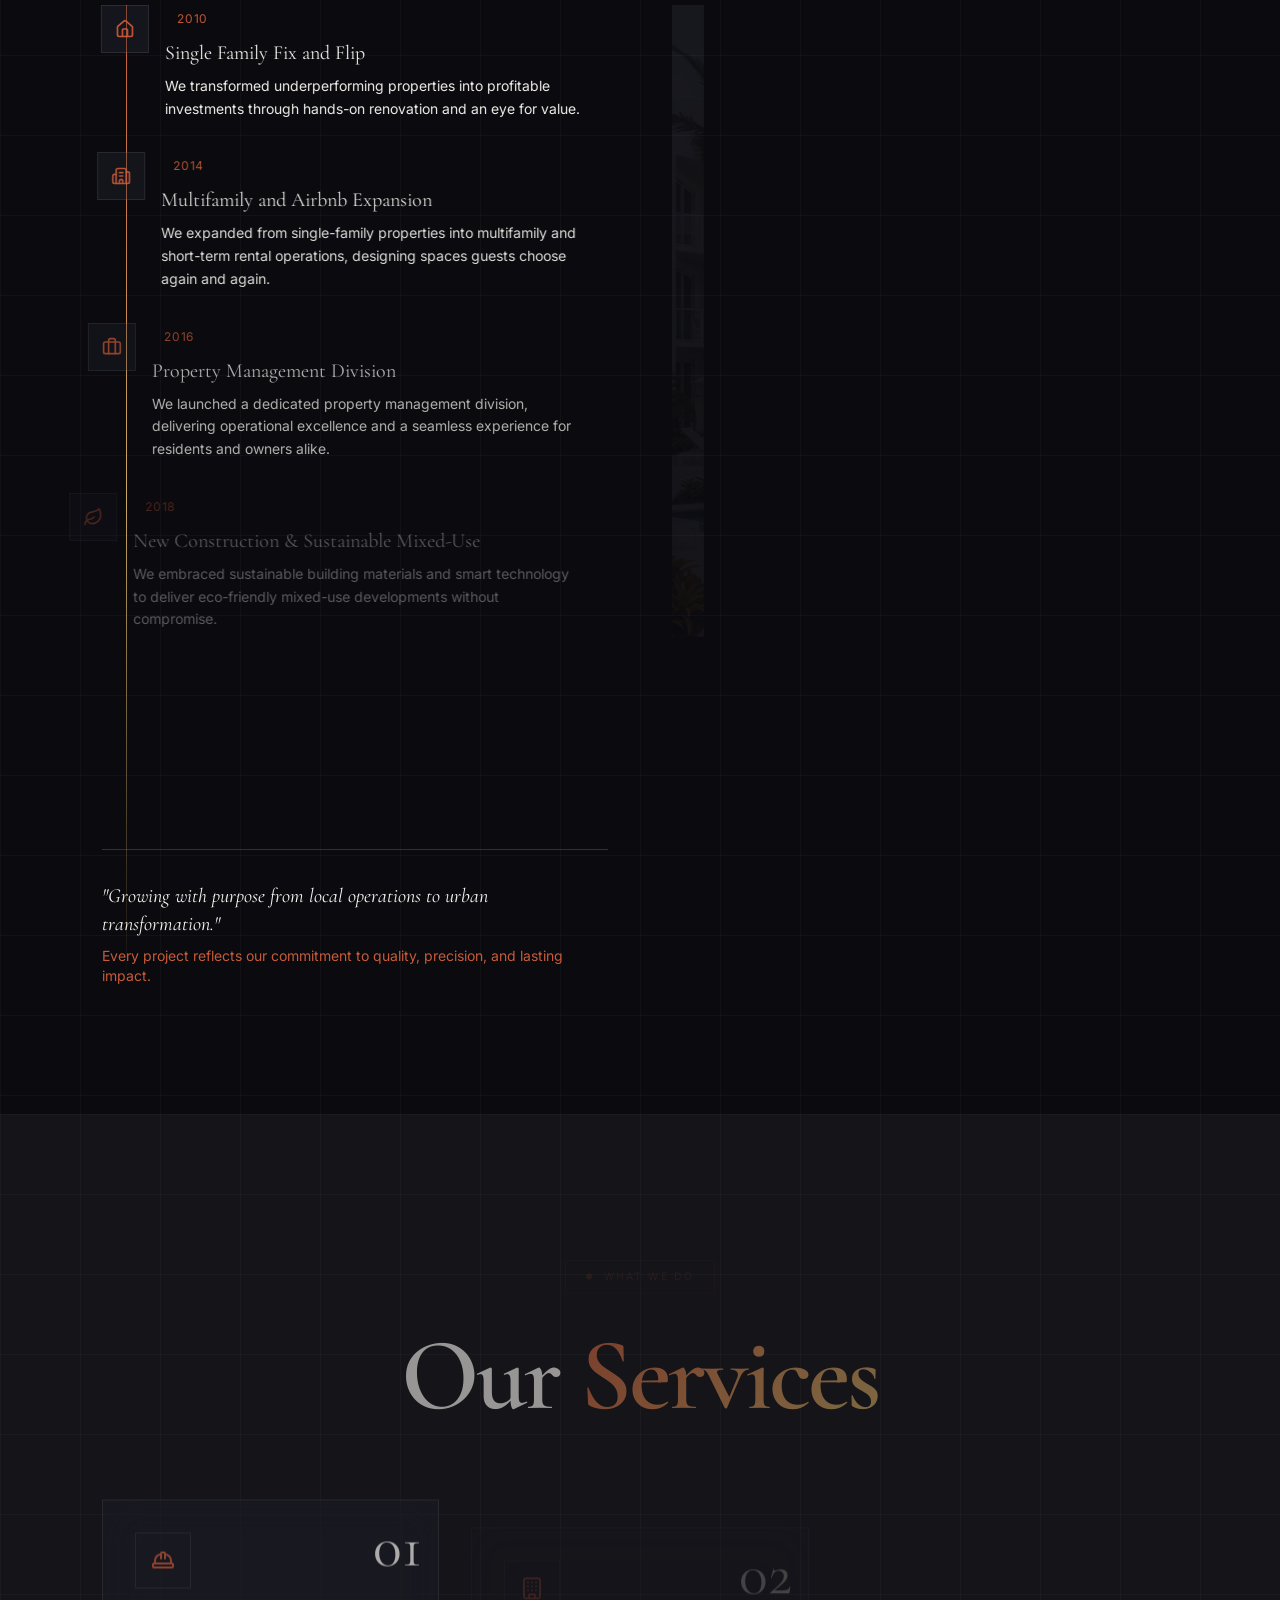
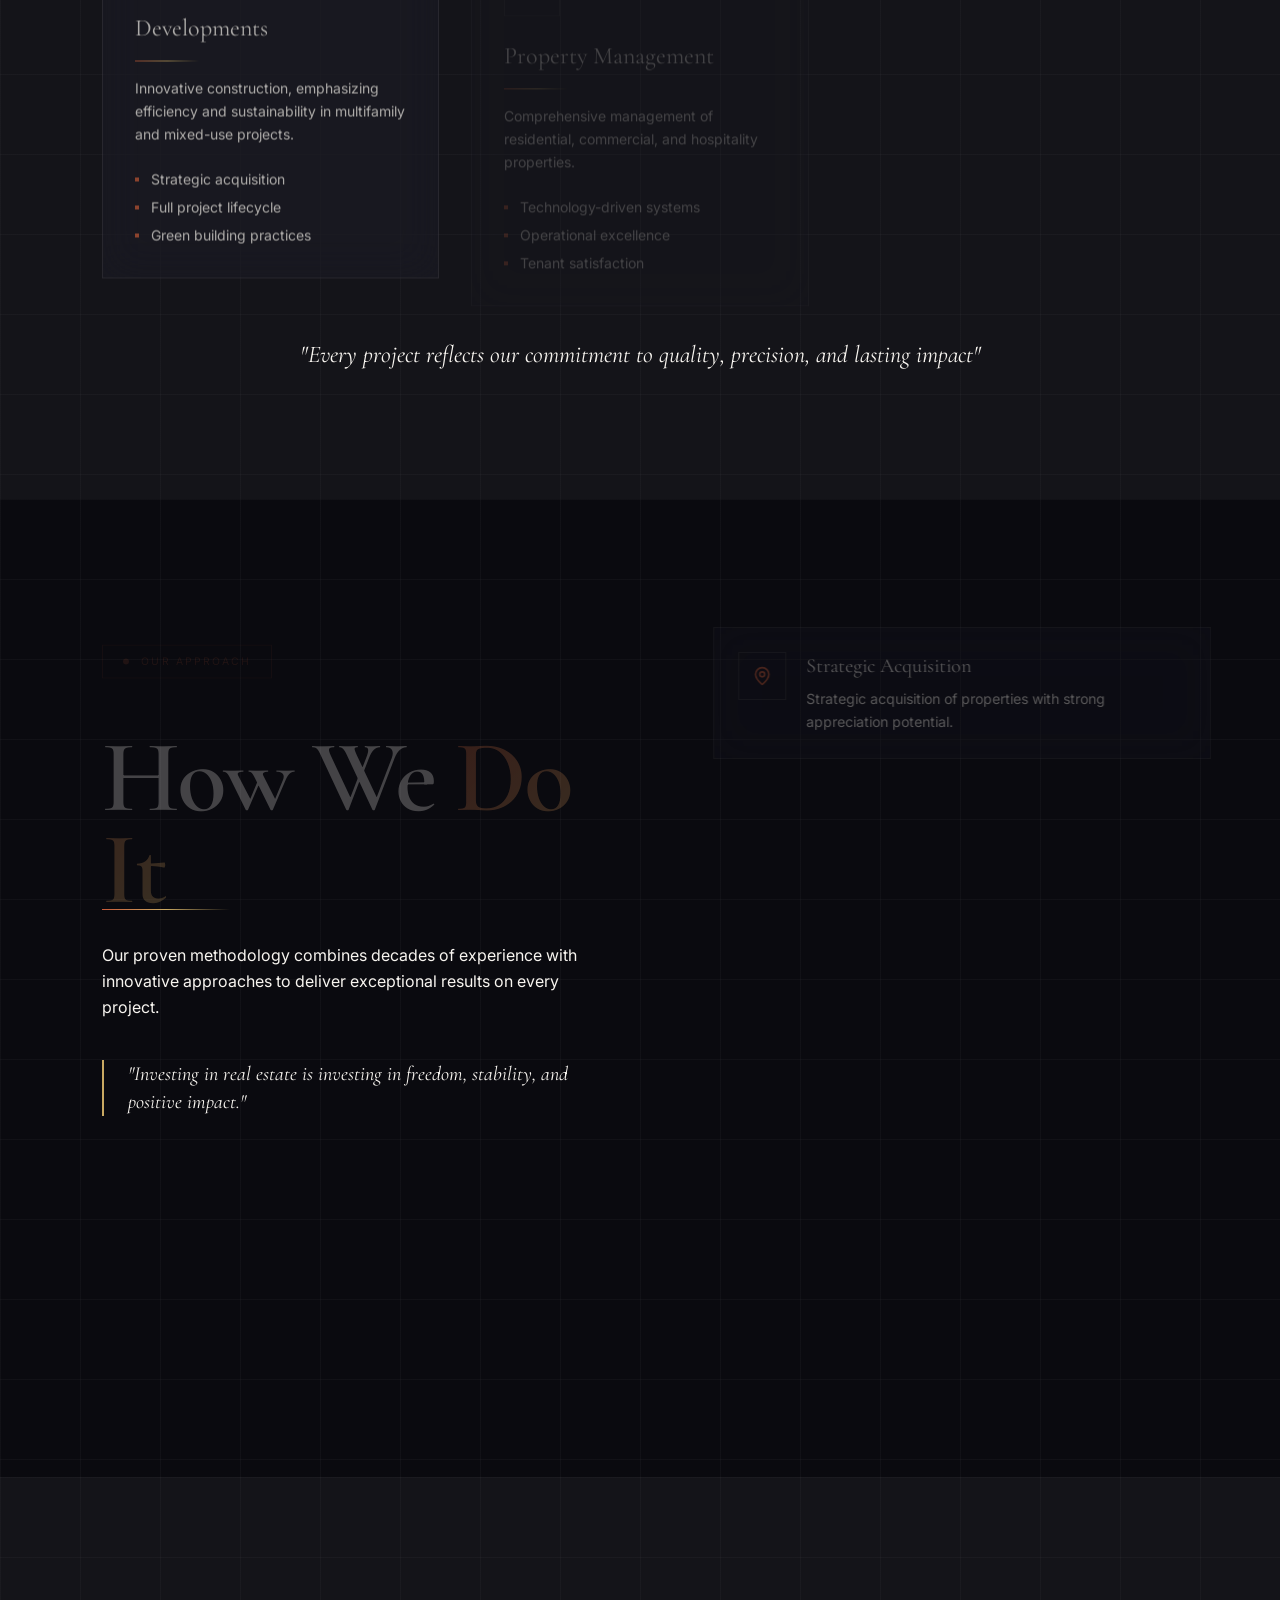
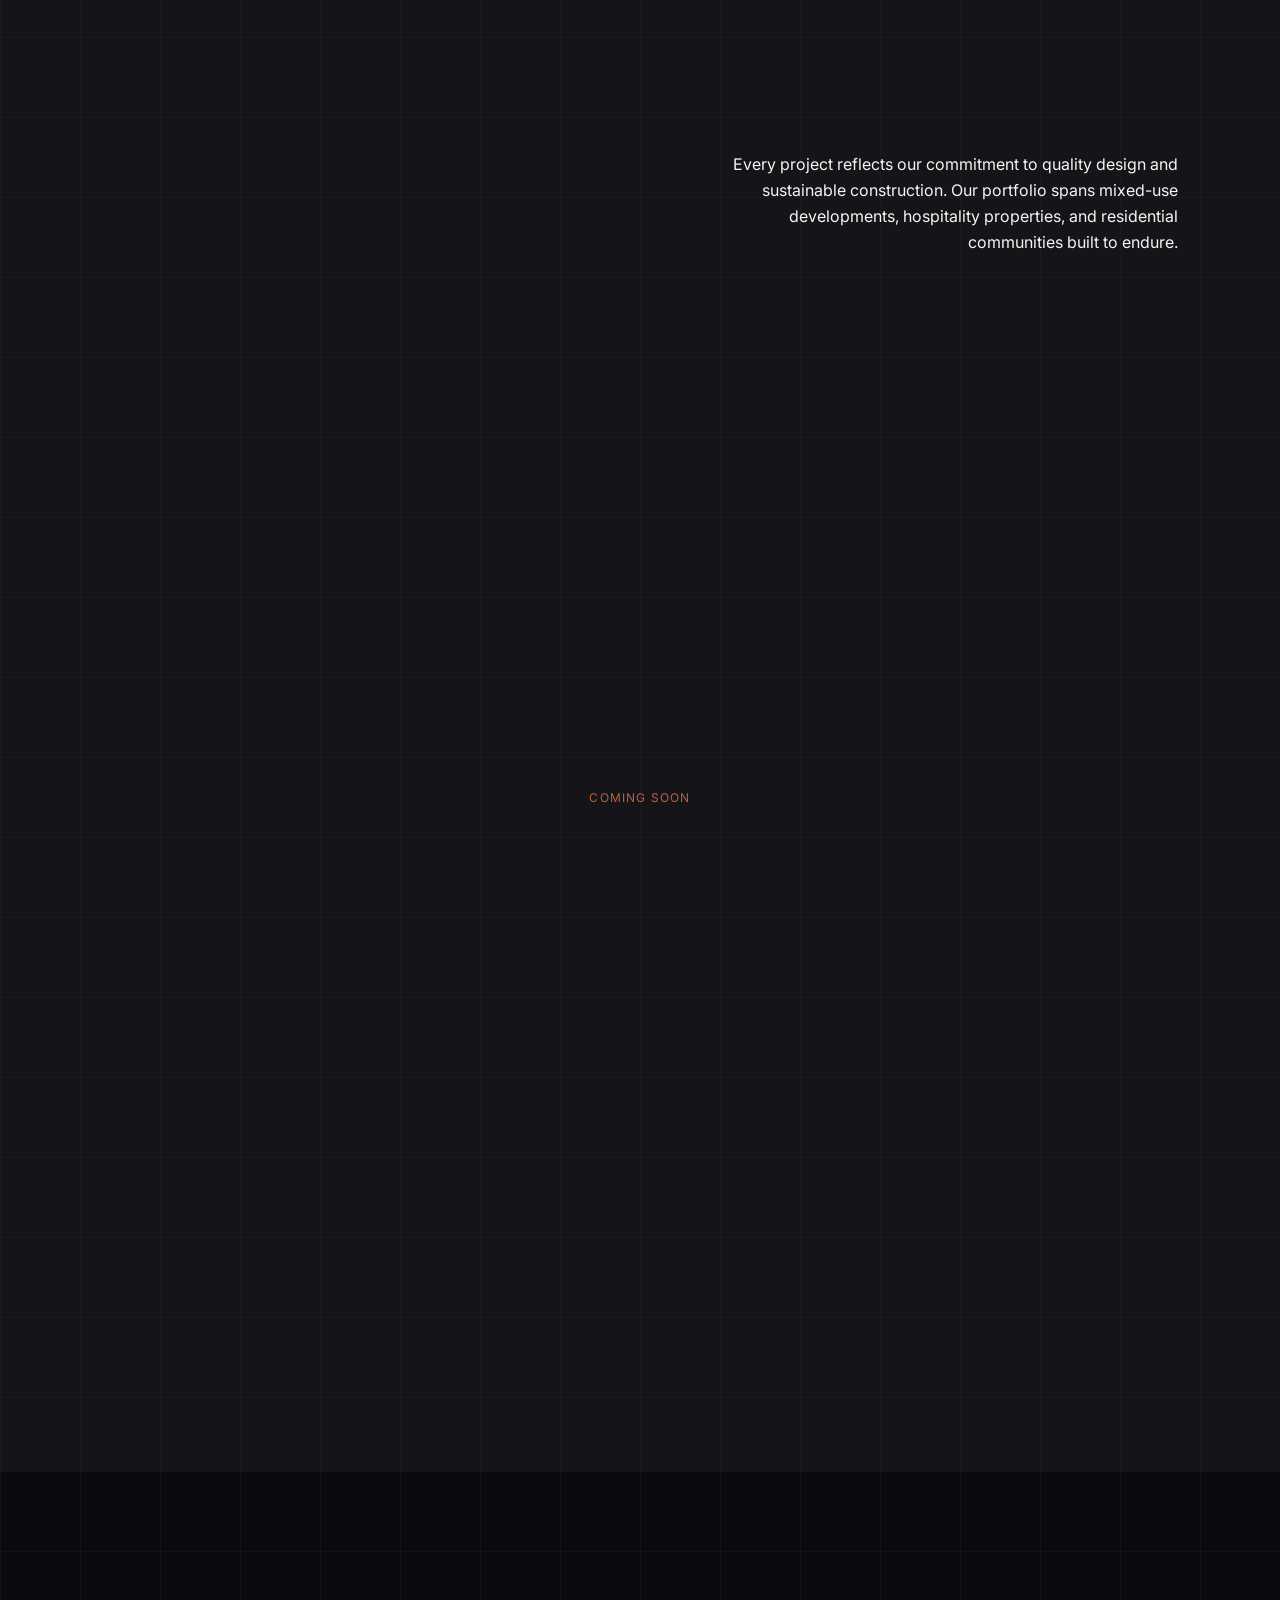
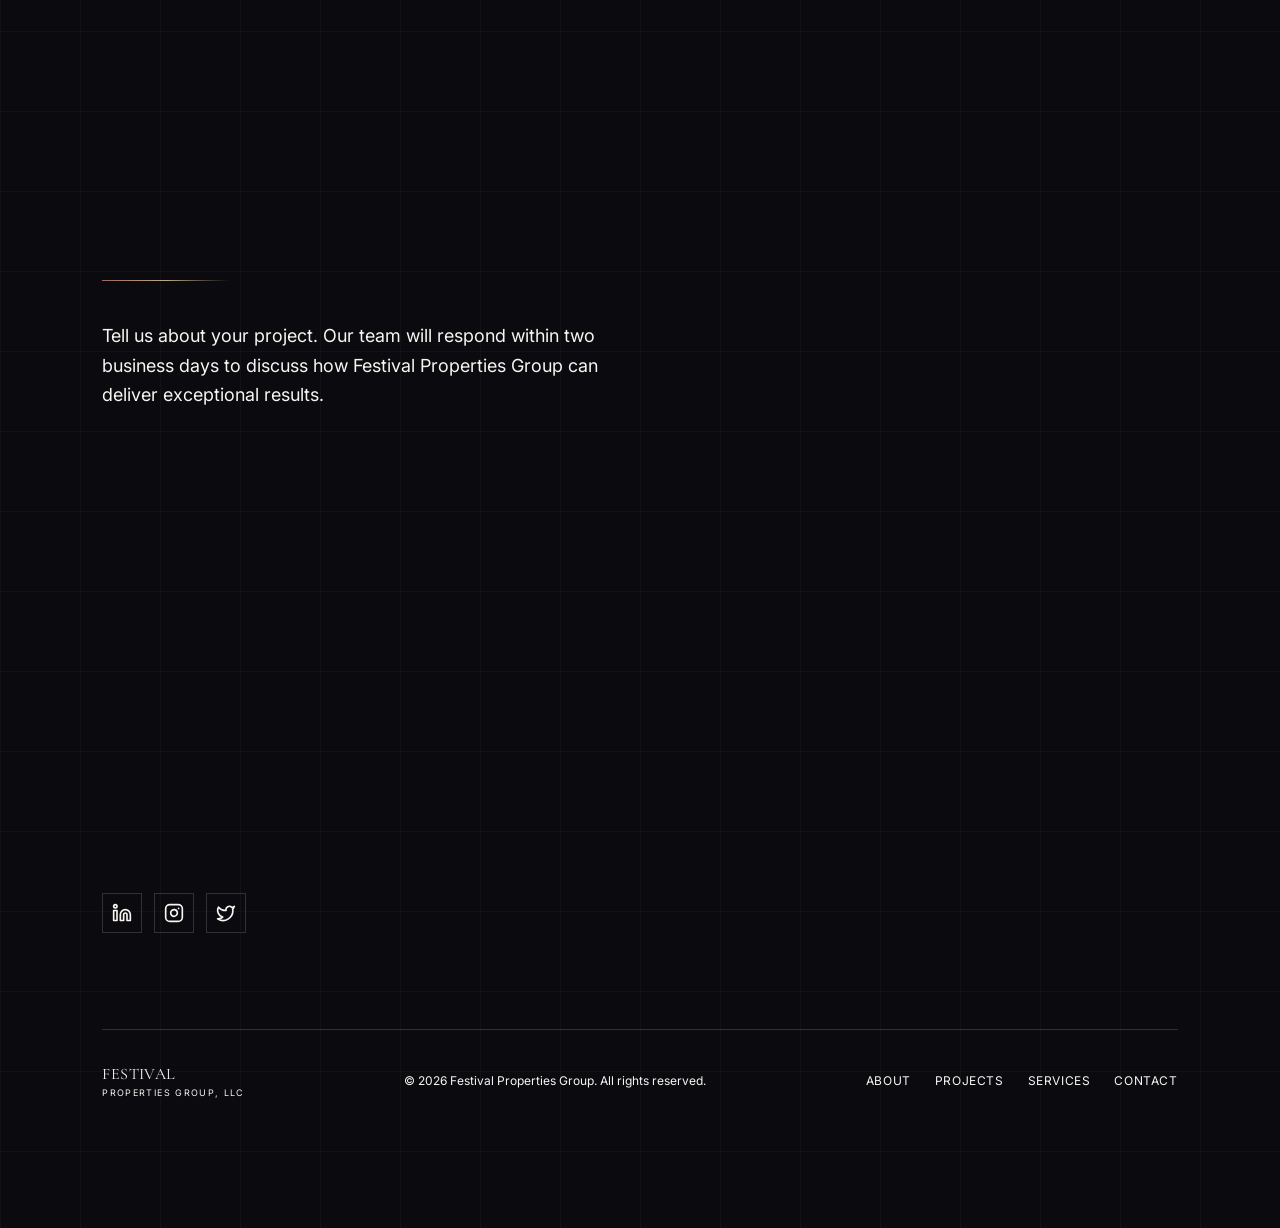
==== commit 9d5dec26: "Changes to index.js." ====
--- a/index.html
+++ b/index.html
@@ -5,8 +5,6 @@
 <title>Festival Properties Group</title>
 <script type="module" src="./homepage-files/index.js"></script>
 <link rel="stylesheet" href="./homepage-files/index.css">
-<script src="./homepage-files/sdk-seed.js" defer=""></script>
-<script src="./homepage-files/preview-widgets.min.js" async=""></script>
   </head>
   <body>
     <div id="root">
@@ -915,7 +913,7 @@
                   </div>
                 </div>
               </a>
-              <div code-path="src/sections/Contact.tsx:208:13" class="flex gap-3">
+<!--               <div code-path="src/sections/Contact.tsx:208:13" class="flex gap-3 test" style="display: none;">
                 <a code-path="src/sections/Contact.tsx:212:19" href="https://festivalpgroup.com/#" class="w-10 h-10 border border-[var(--cream)]/20 flex items-center justify-center hover:border-[var(--terracotta)]/50 hover:bg-[var(--terracotta)]/10 transition-all" aria-label="LinkedIn">
                   <svg xmlns="http://www.w3.org/2000/svg" width="24" height="24" viewBox="0 0 24 24" fill="none" stroke="currentColor" stroke-width="2" stroke-linecap="round" stroke-linejoin="round" class="lucide lucide-linkedin w-5 h-5 text-[var(--cream)]/60" aria-hidden="true" code-path="src/sections/Contact.tsx:218:21">
                     <path d="M16 8a6 6 0 0 1 6 6v7h-4v-7a2 2 0 0 0-2-2 2 2 0 0 0-2 2v7h-4v-7a6 6 0 0 1 6-6z"></path>
@@ -935,7 +933,7 @@
                     <path d="M22 4s-.7 2.1-2 3.4c1.6 10-9.4 17.3-18 11.6 2.2.1 4.4-.6 6-2C3 15.5.5 9.6 3 5c2.2 2.6 5.6 4.1 9 4-.9-4.2 4-6.6 7-3.8 1.1 0 3-1.2 3-1.2z"></path>
                   </svg>
                 </a>
-              </div>
+              </div> -->
             </div>
             <div code-path="src/sections/Contact.tsx:226:11" class="glass-card p-8 md:p-10" style="translate: none; rotate: none; scale: none; opacity: 0; transform: translate(60px, 0px);">
               <h3 code-path="src/sections/Contact.tsx:227:13" class="font-display text-2xl text-[var(--cream)] mb-2">Request a Call</h3>
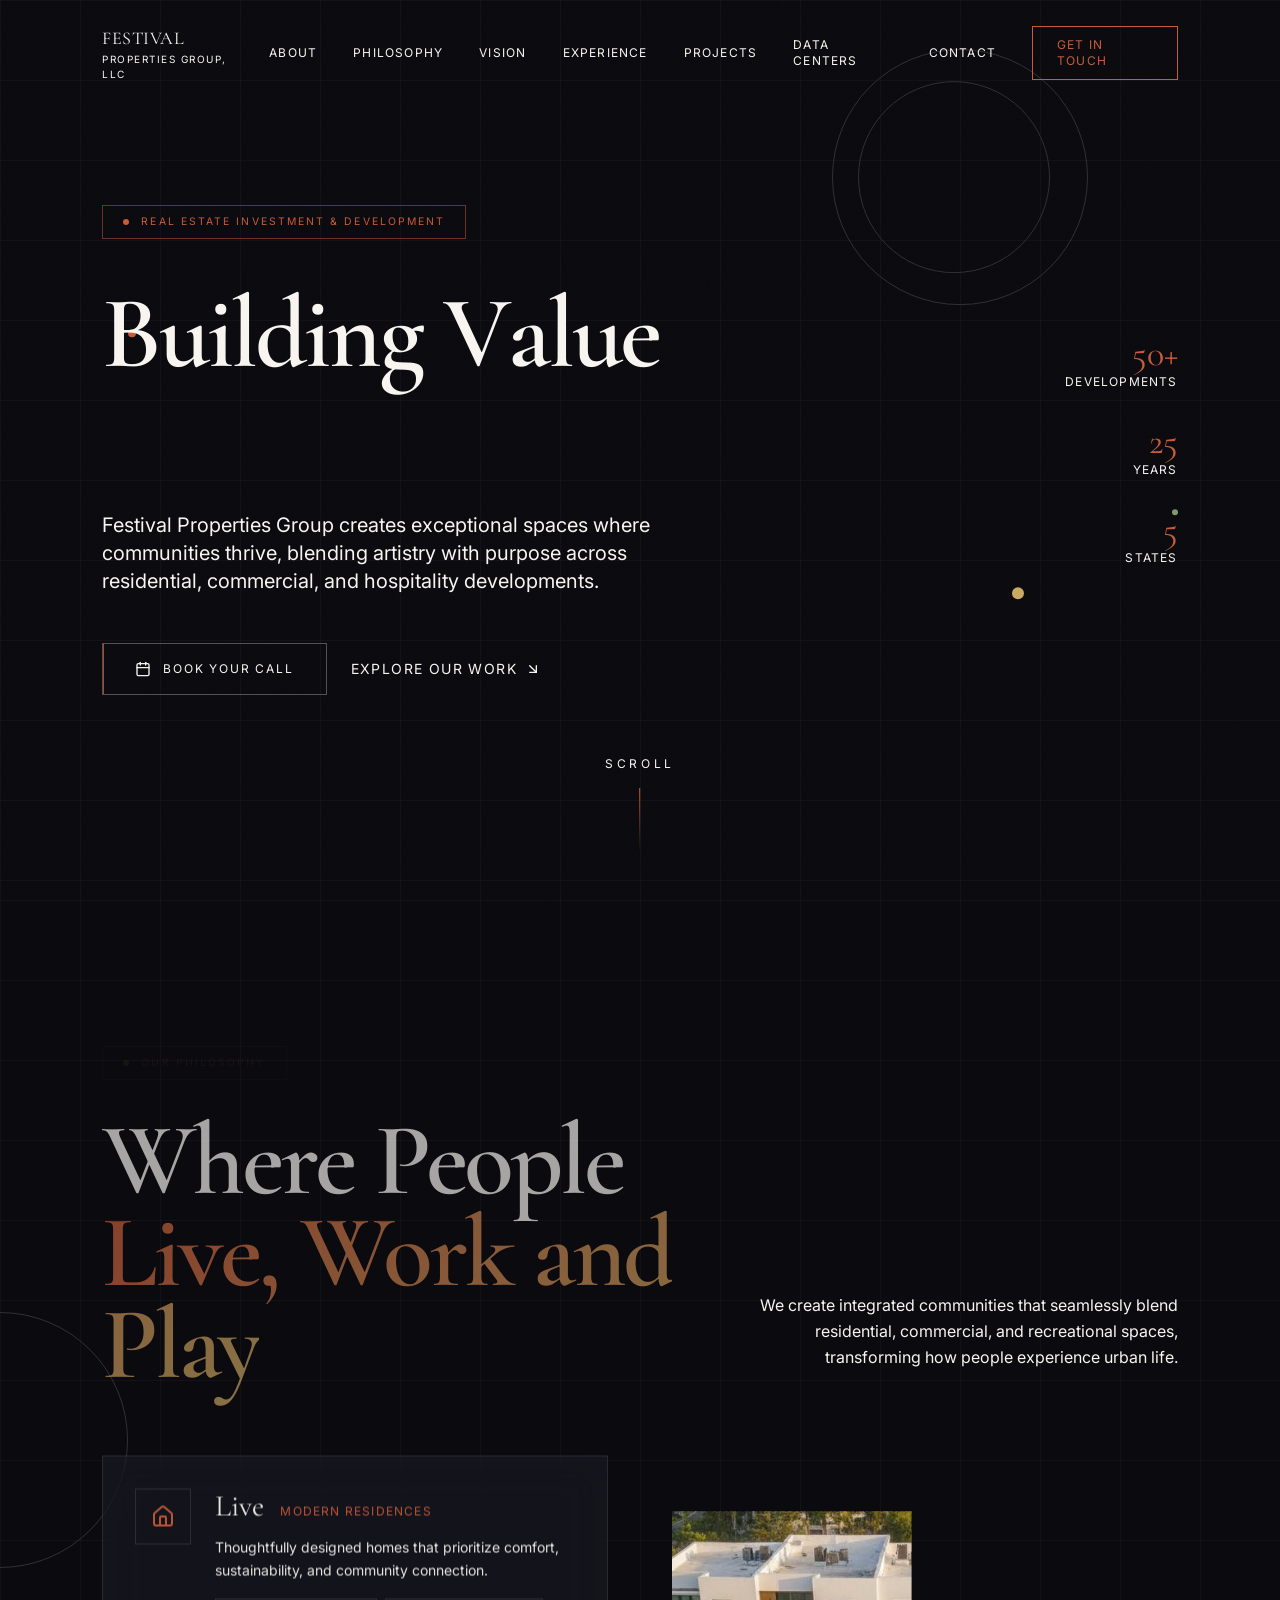
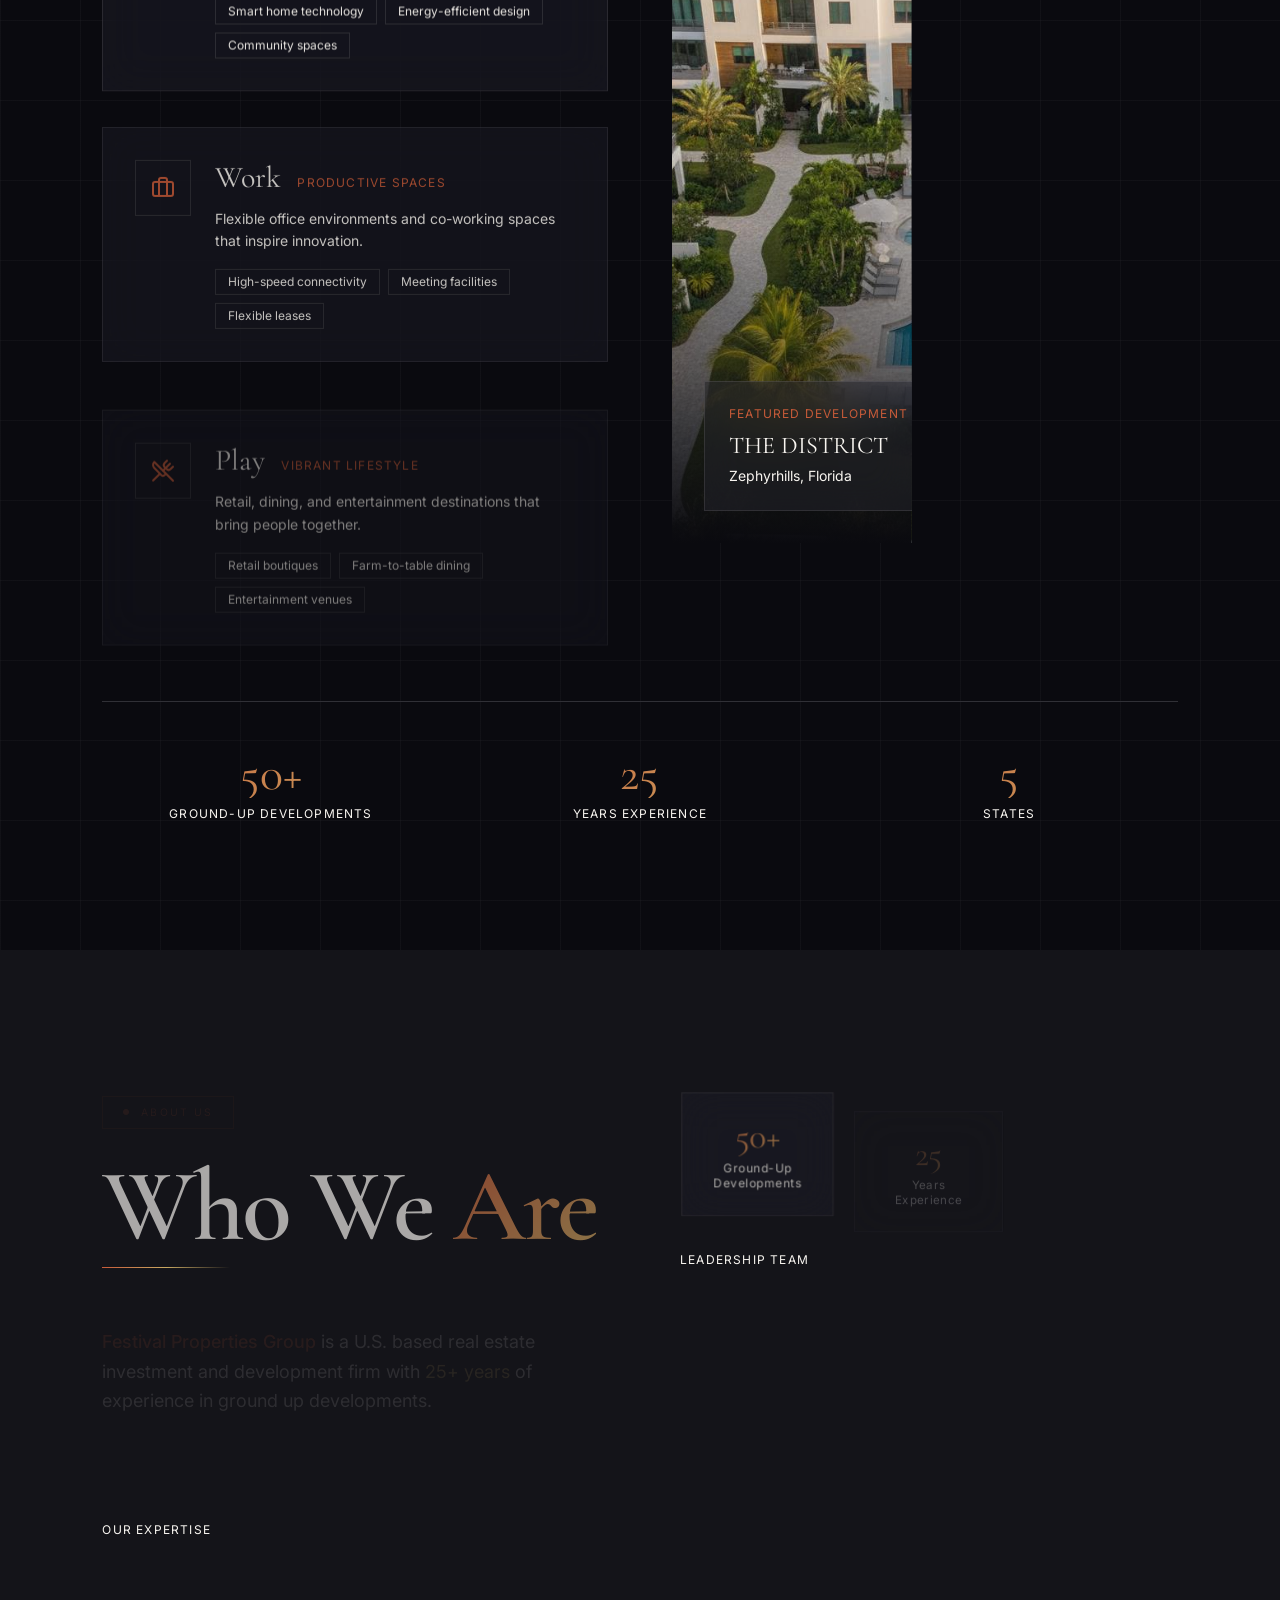
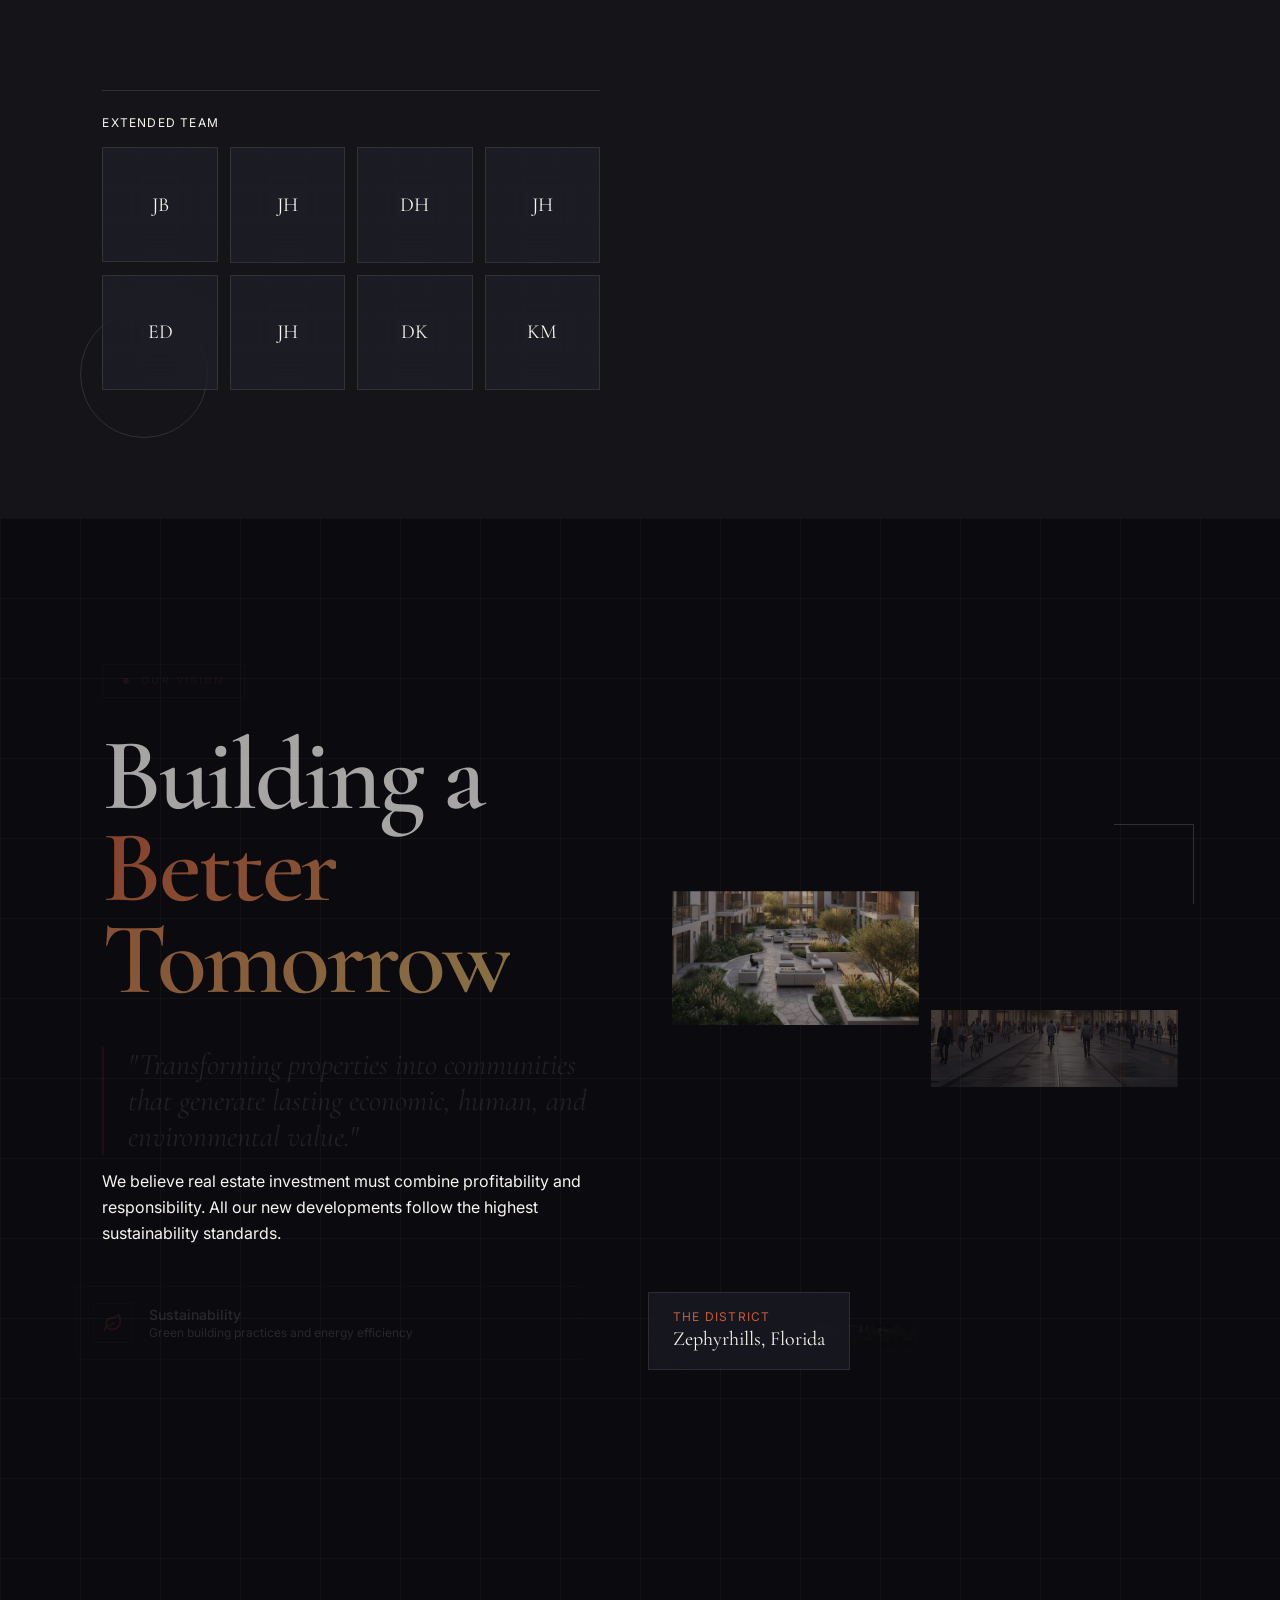
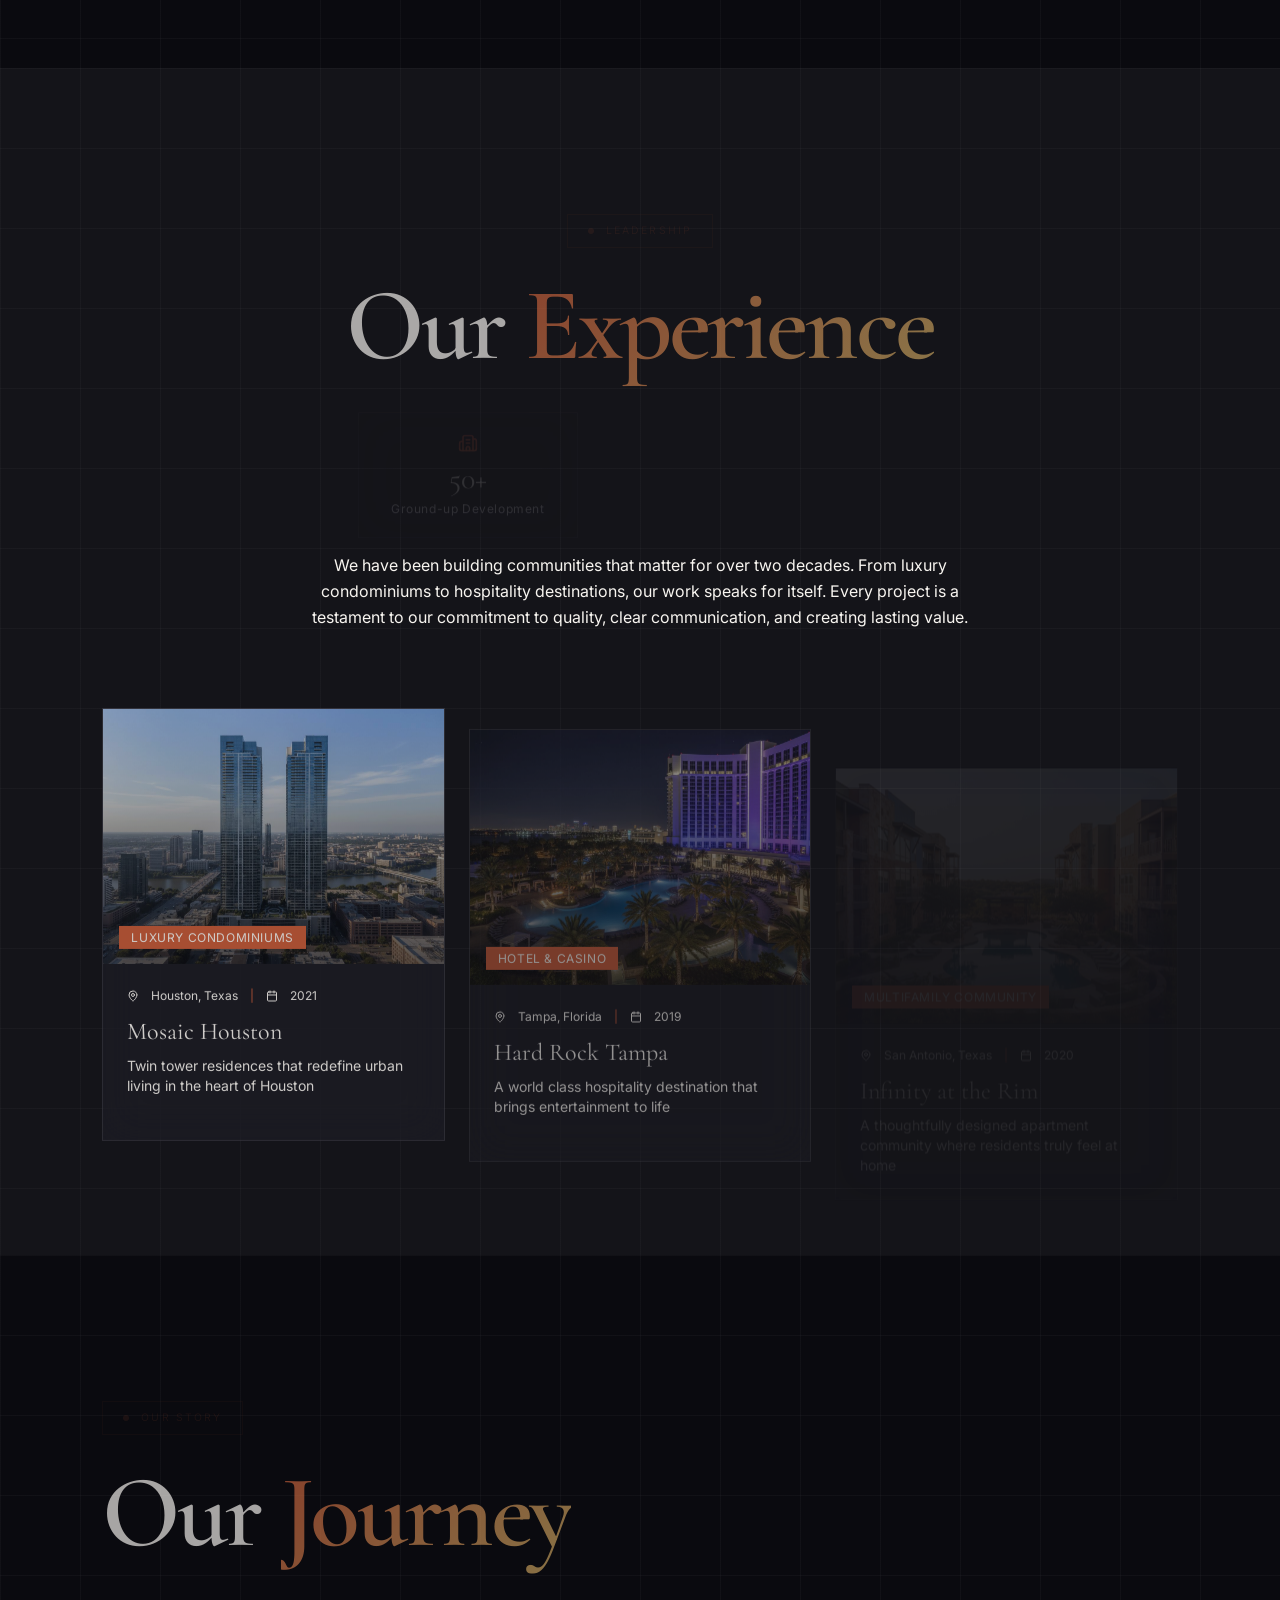
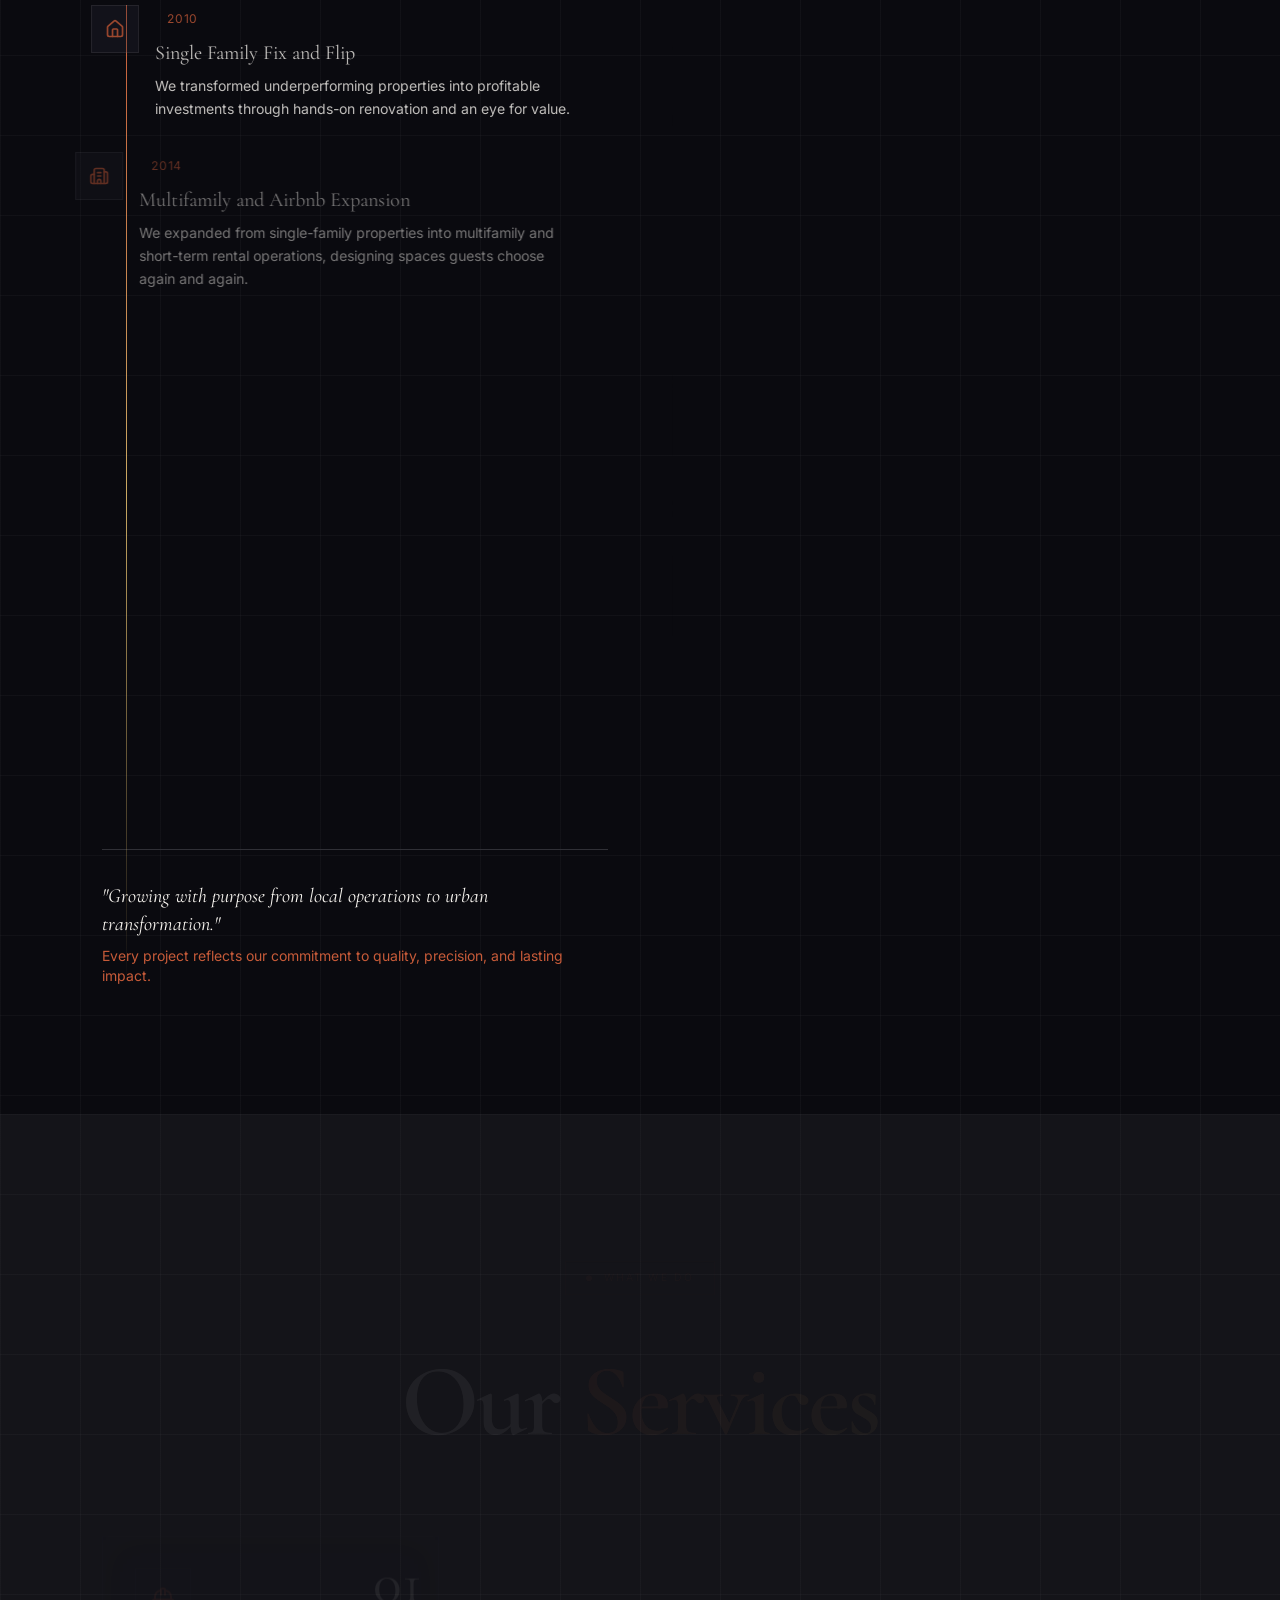
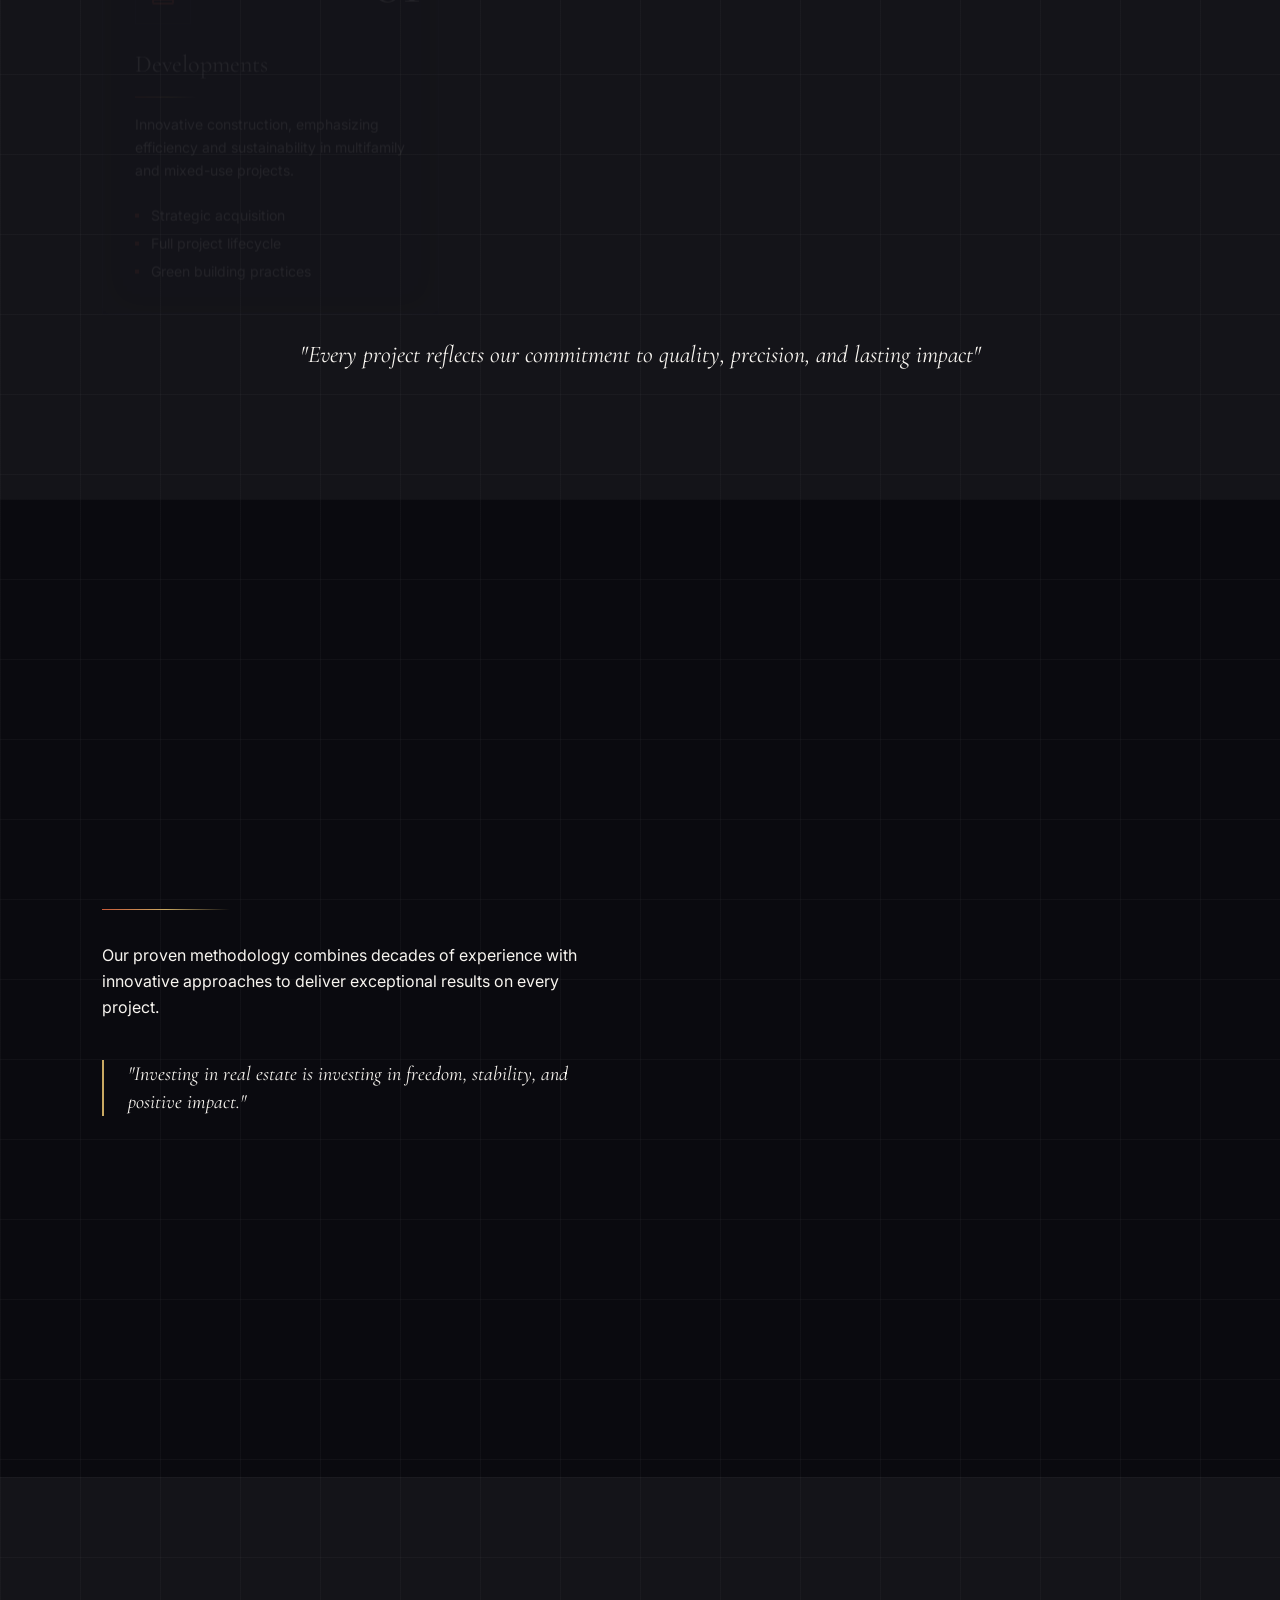
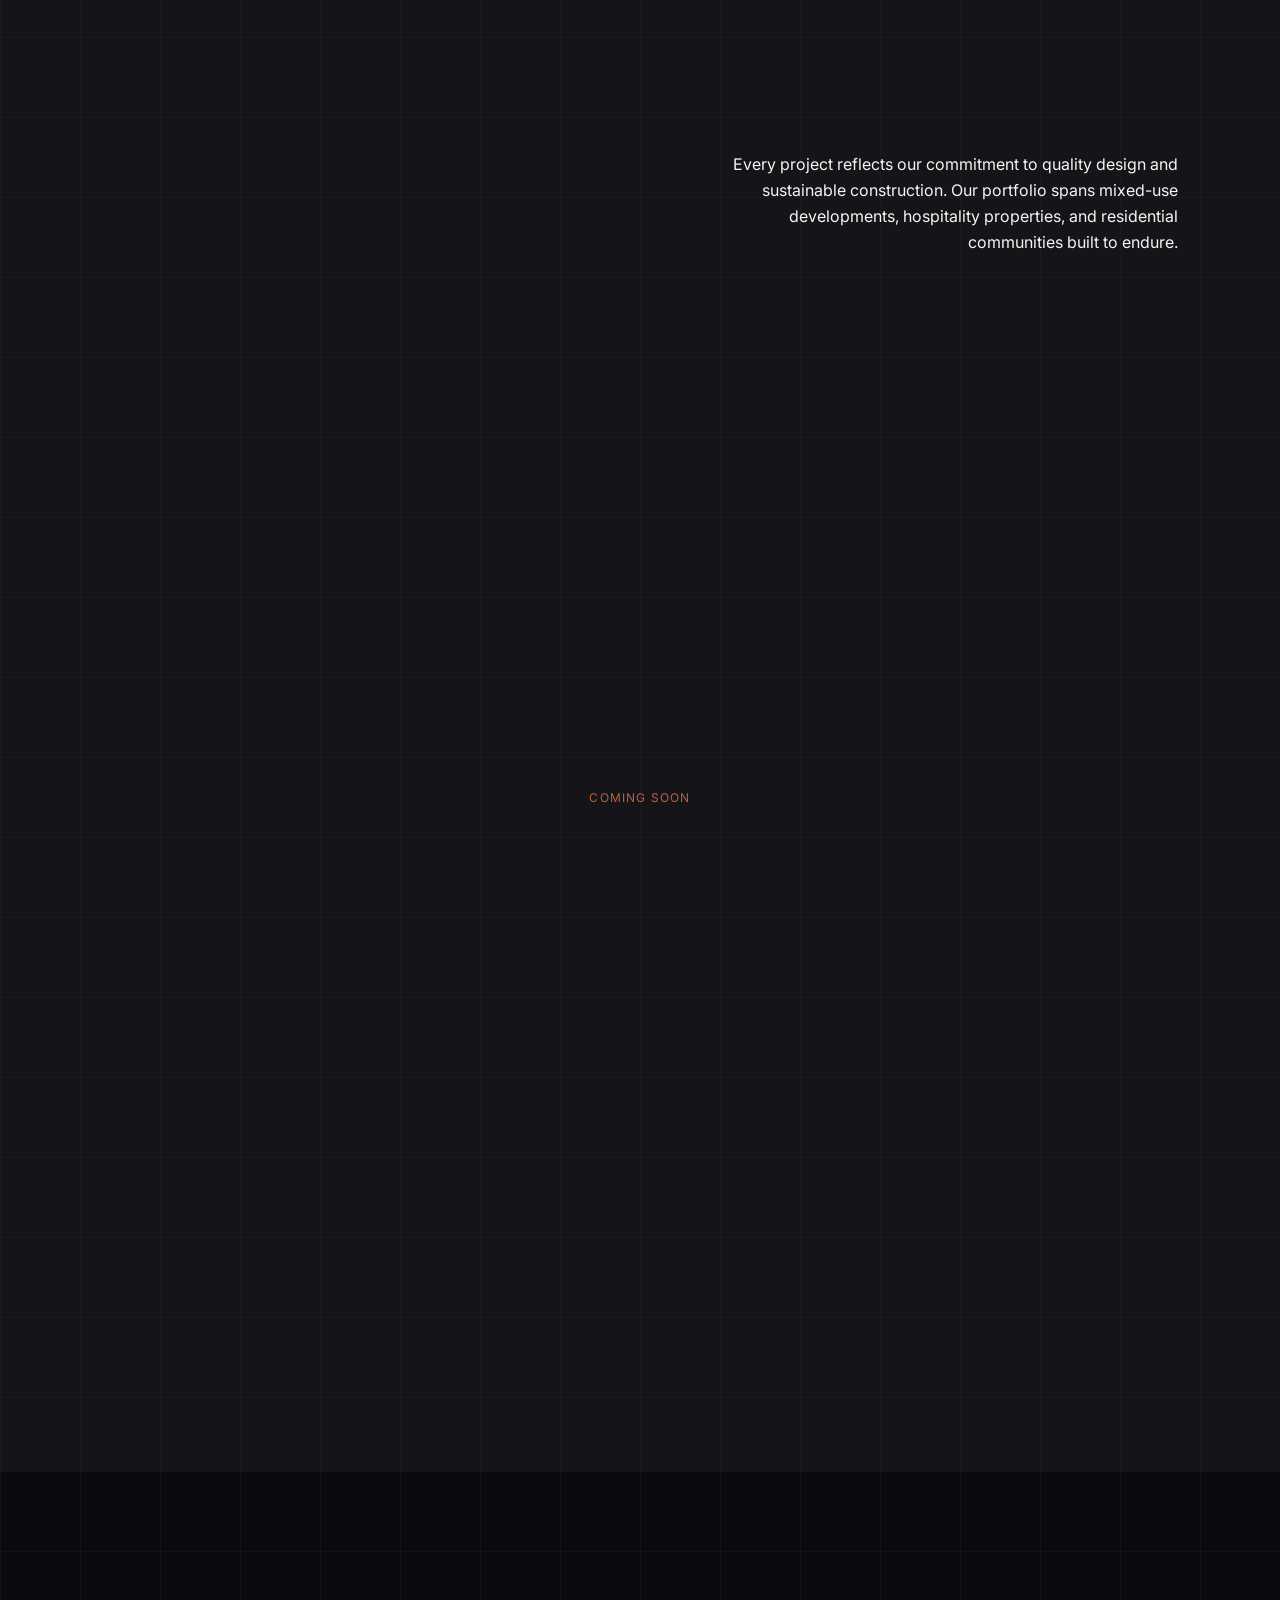
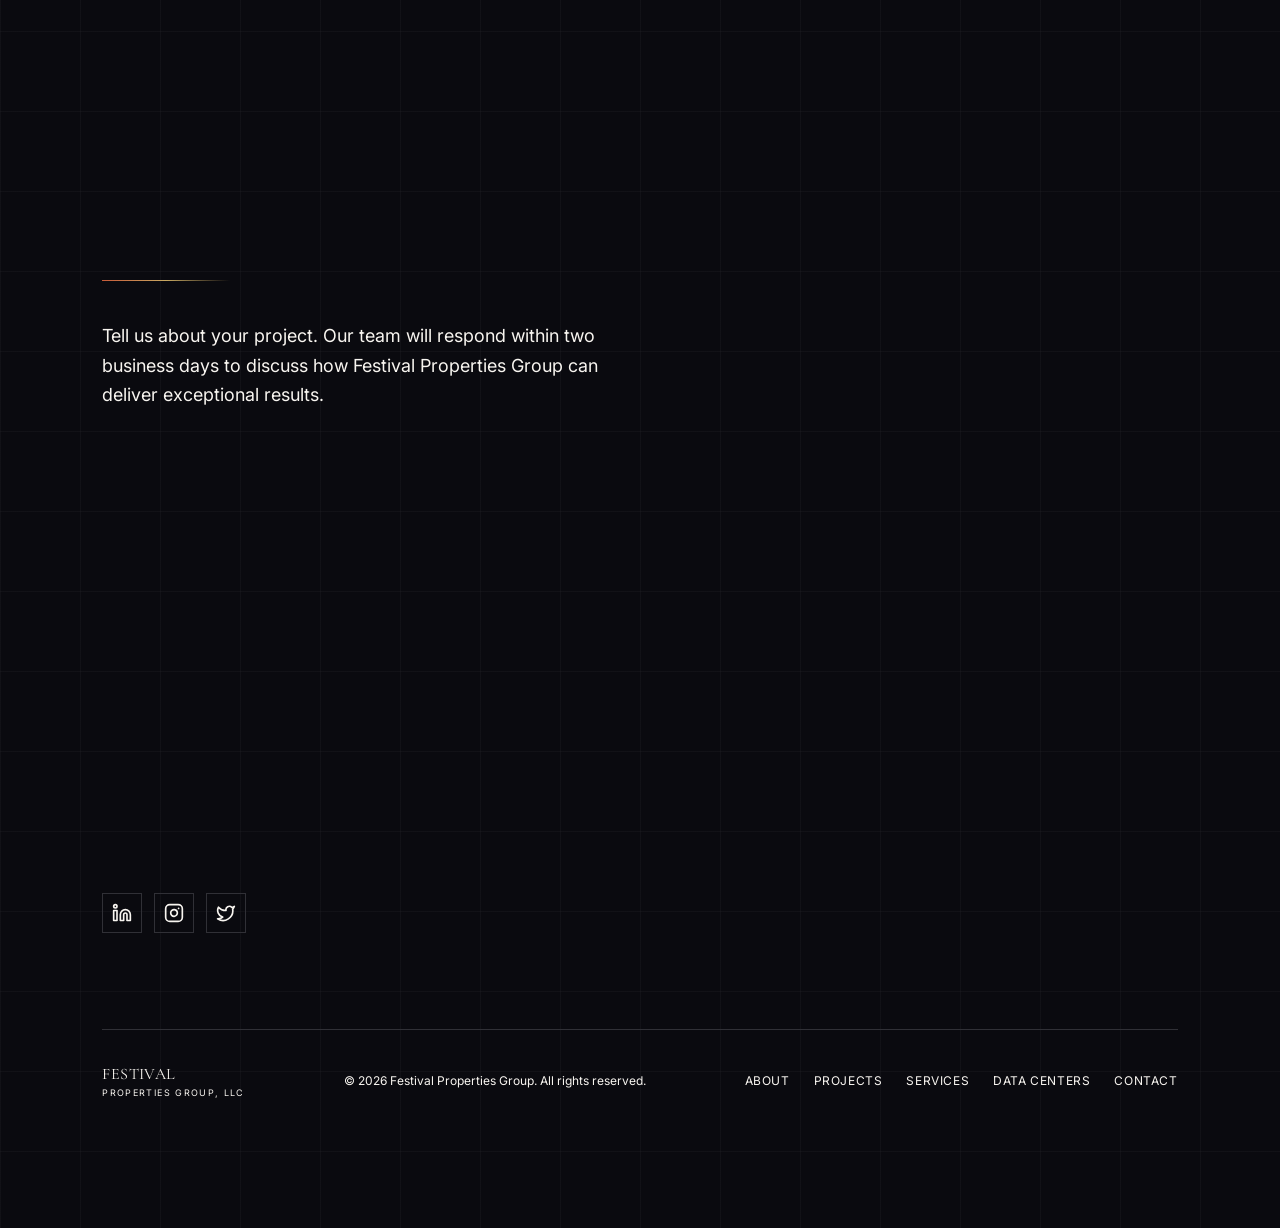
==== commit 36011c05: "Add AI data center page Co-authored-by: Copilot <223556219+Copilot@users.noreply.github.com>" ====
--- a/index.html
+++ b/index.html
@@ -3,7 +3,7 @@
 
 <meta name="viewport" content="width=device-width, initial-scale=1.0">
 <title>Festival Properties Group</title>
-<script type="module" src="./homepage-files/index.js"></script>
+<script type="module" src="./homepage-files/index.js?v=20261110-header"></script>
 <link rel="stylesheet" href="./homepage-files/index.css">
   </head>
   <body>
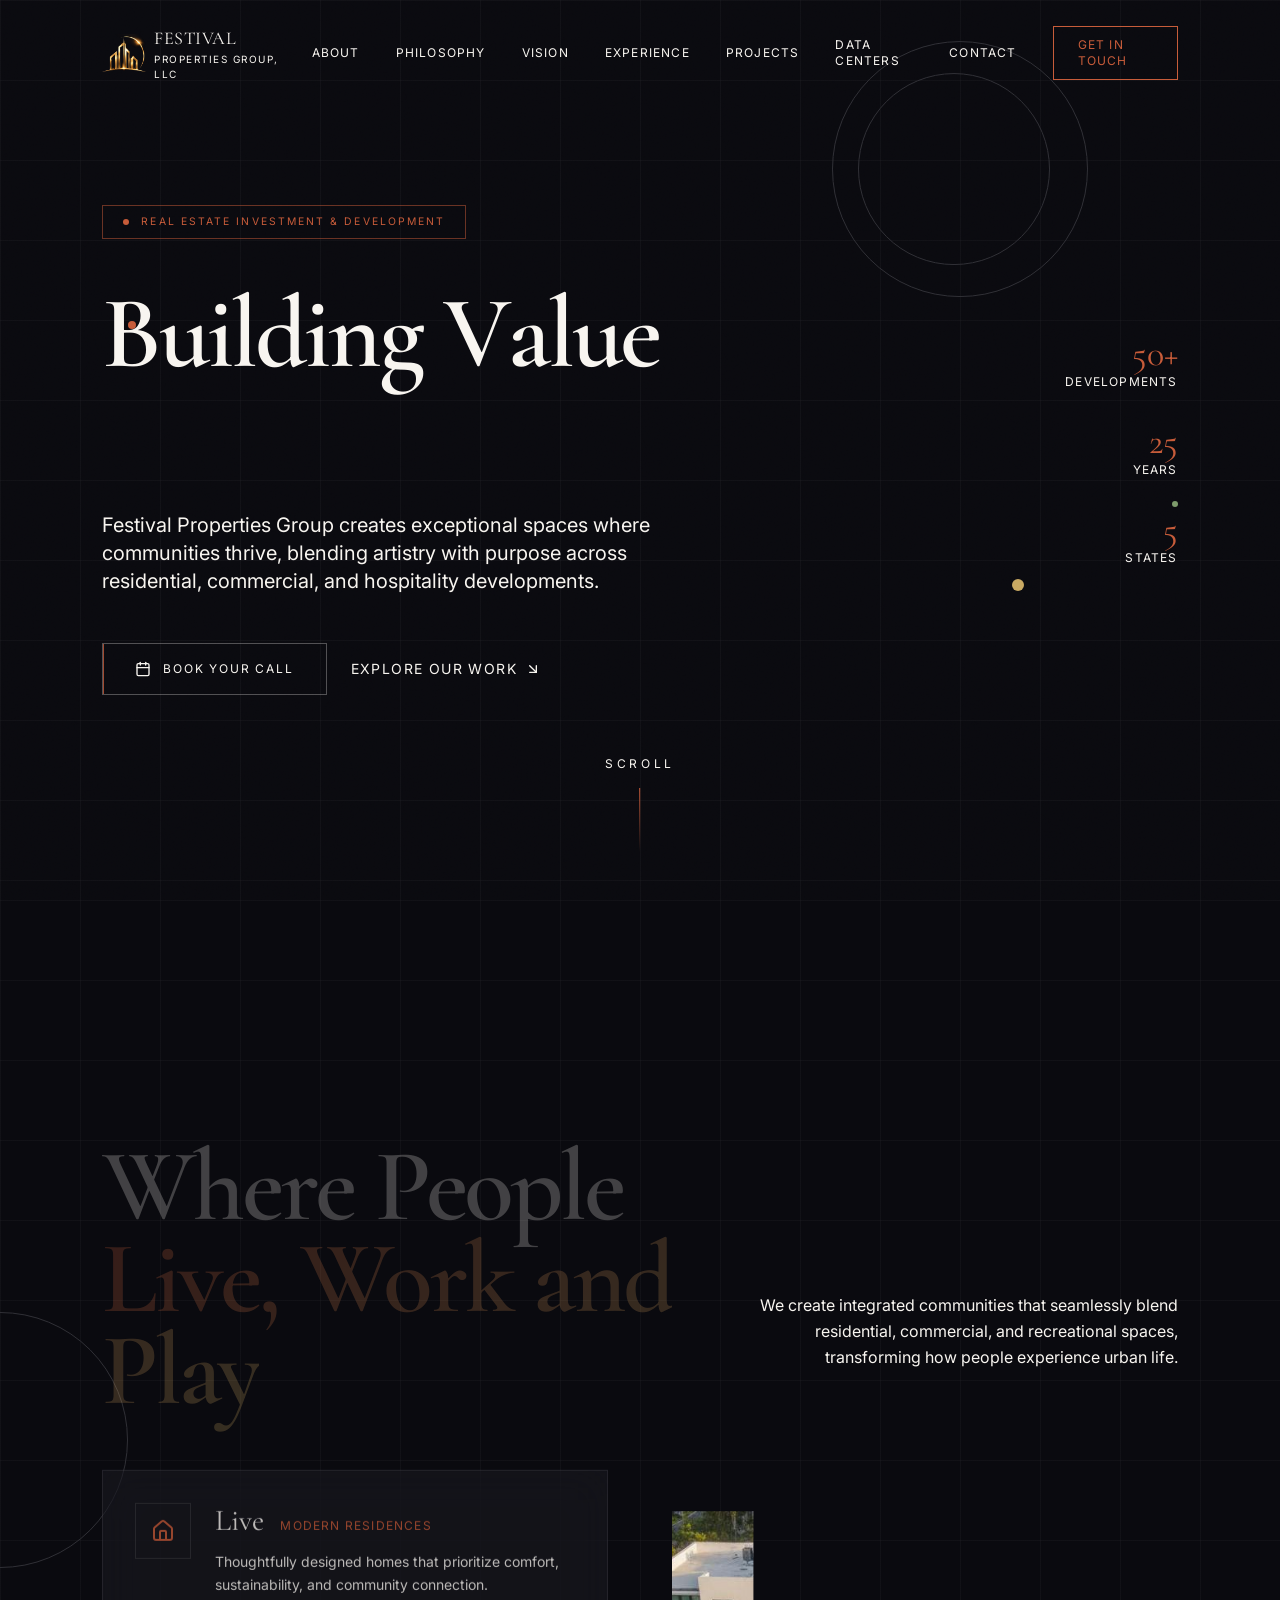
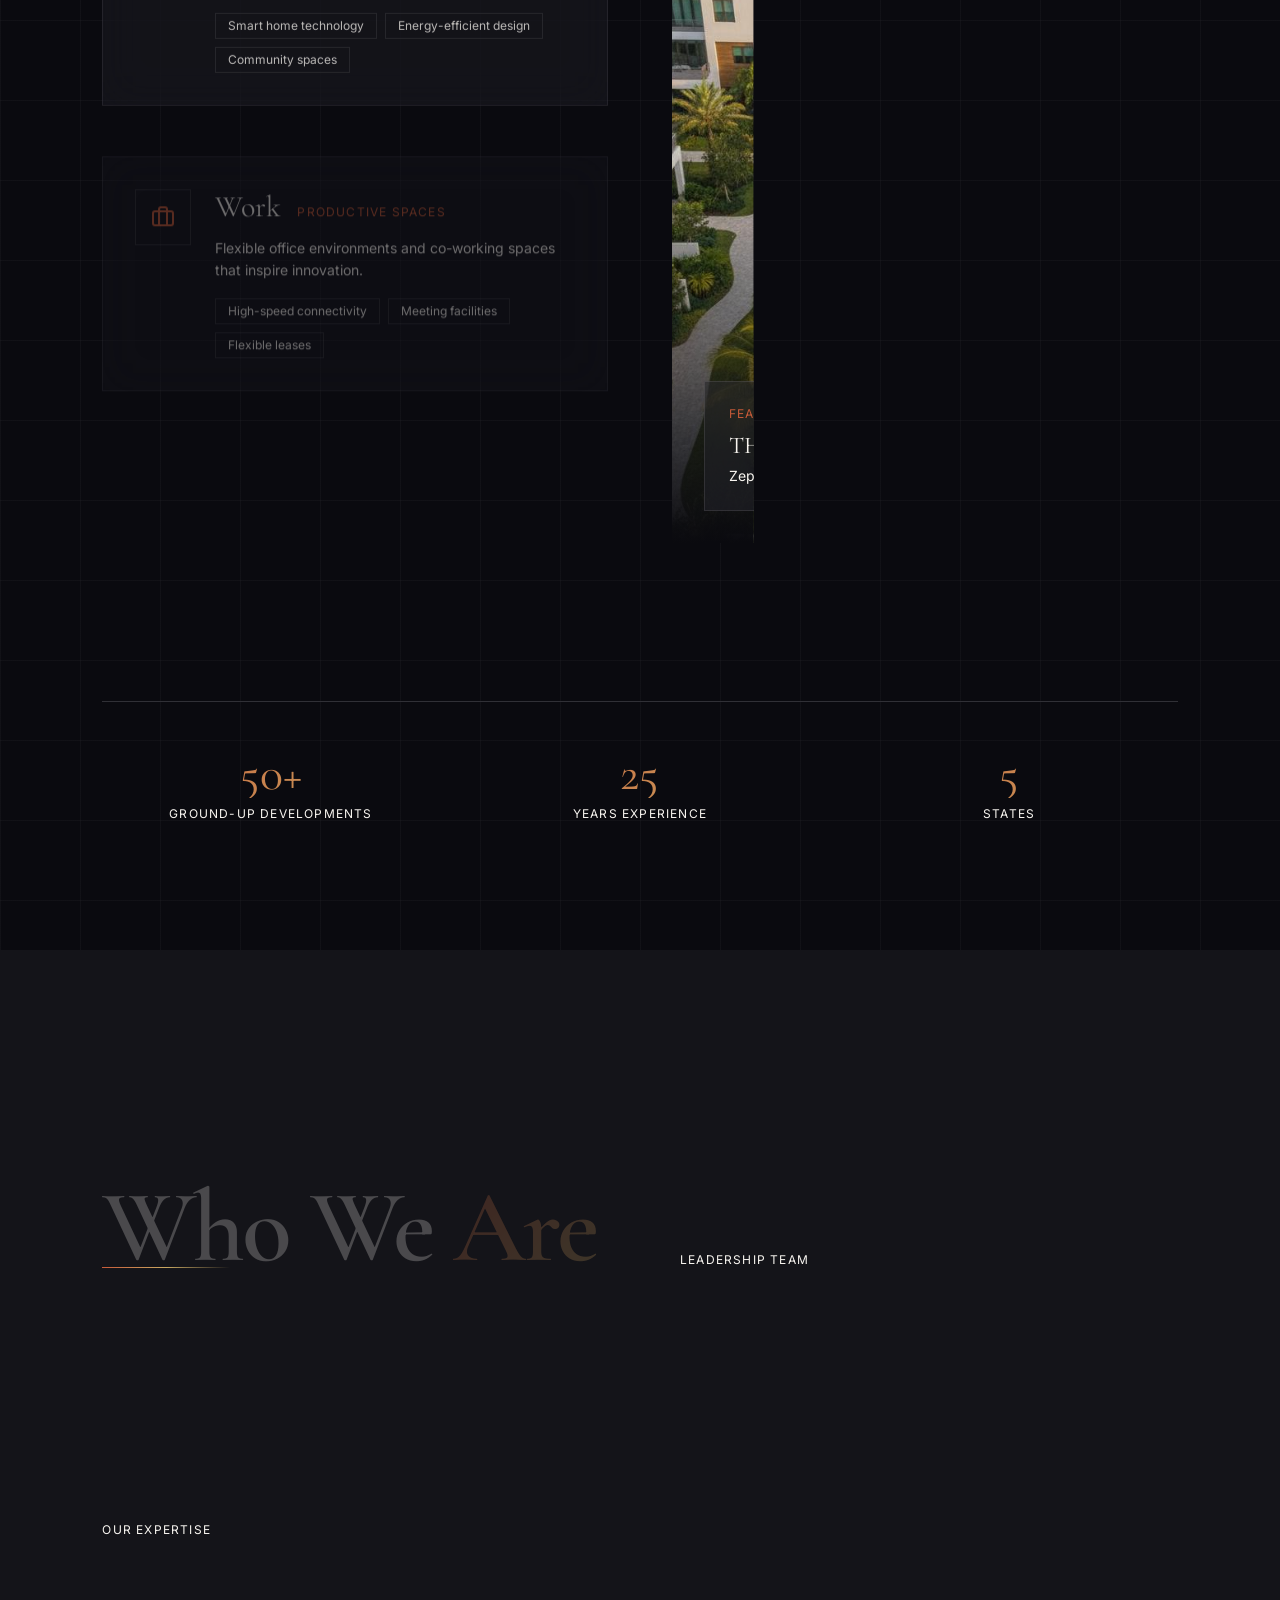
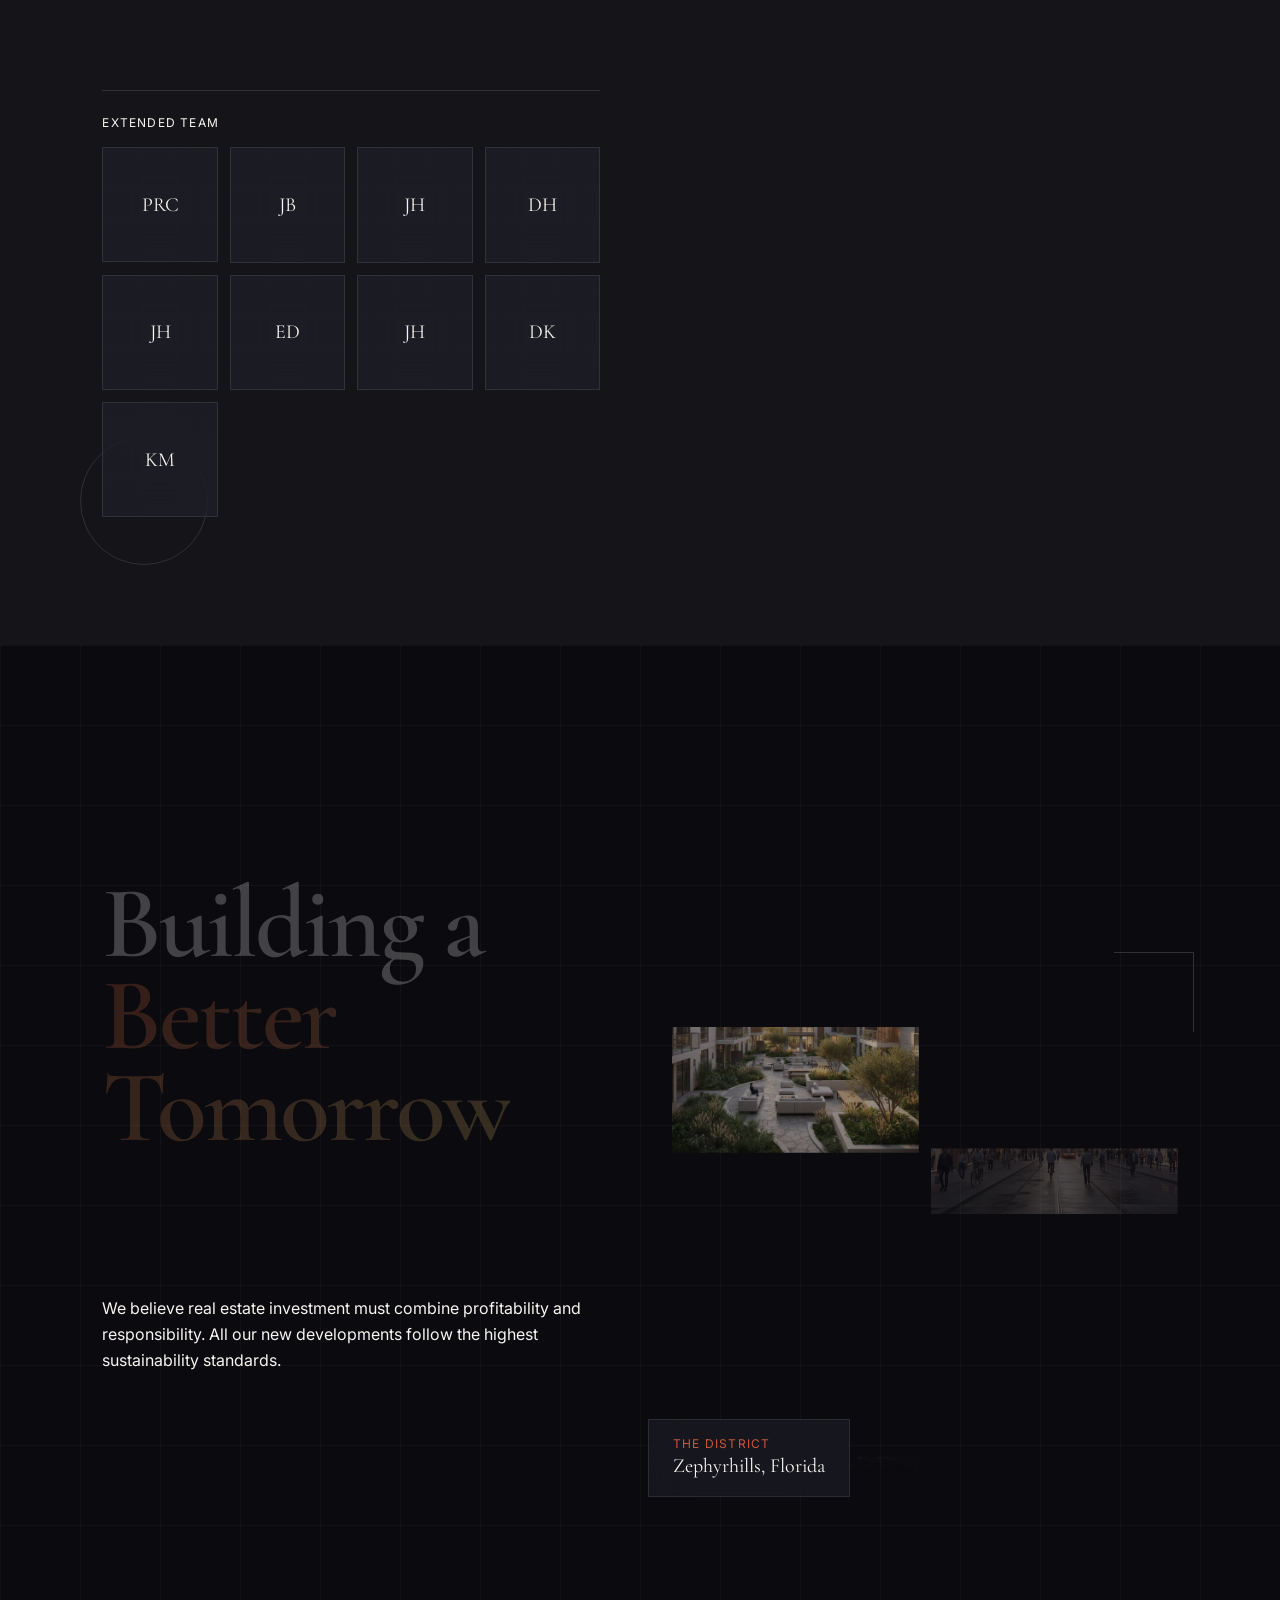
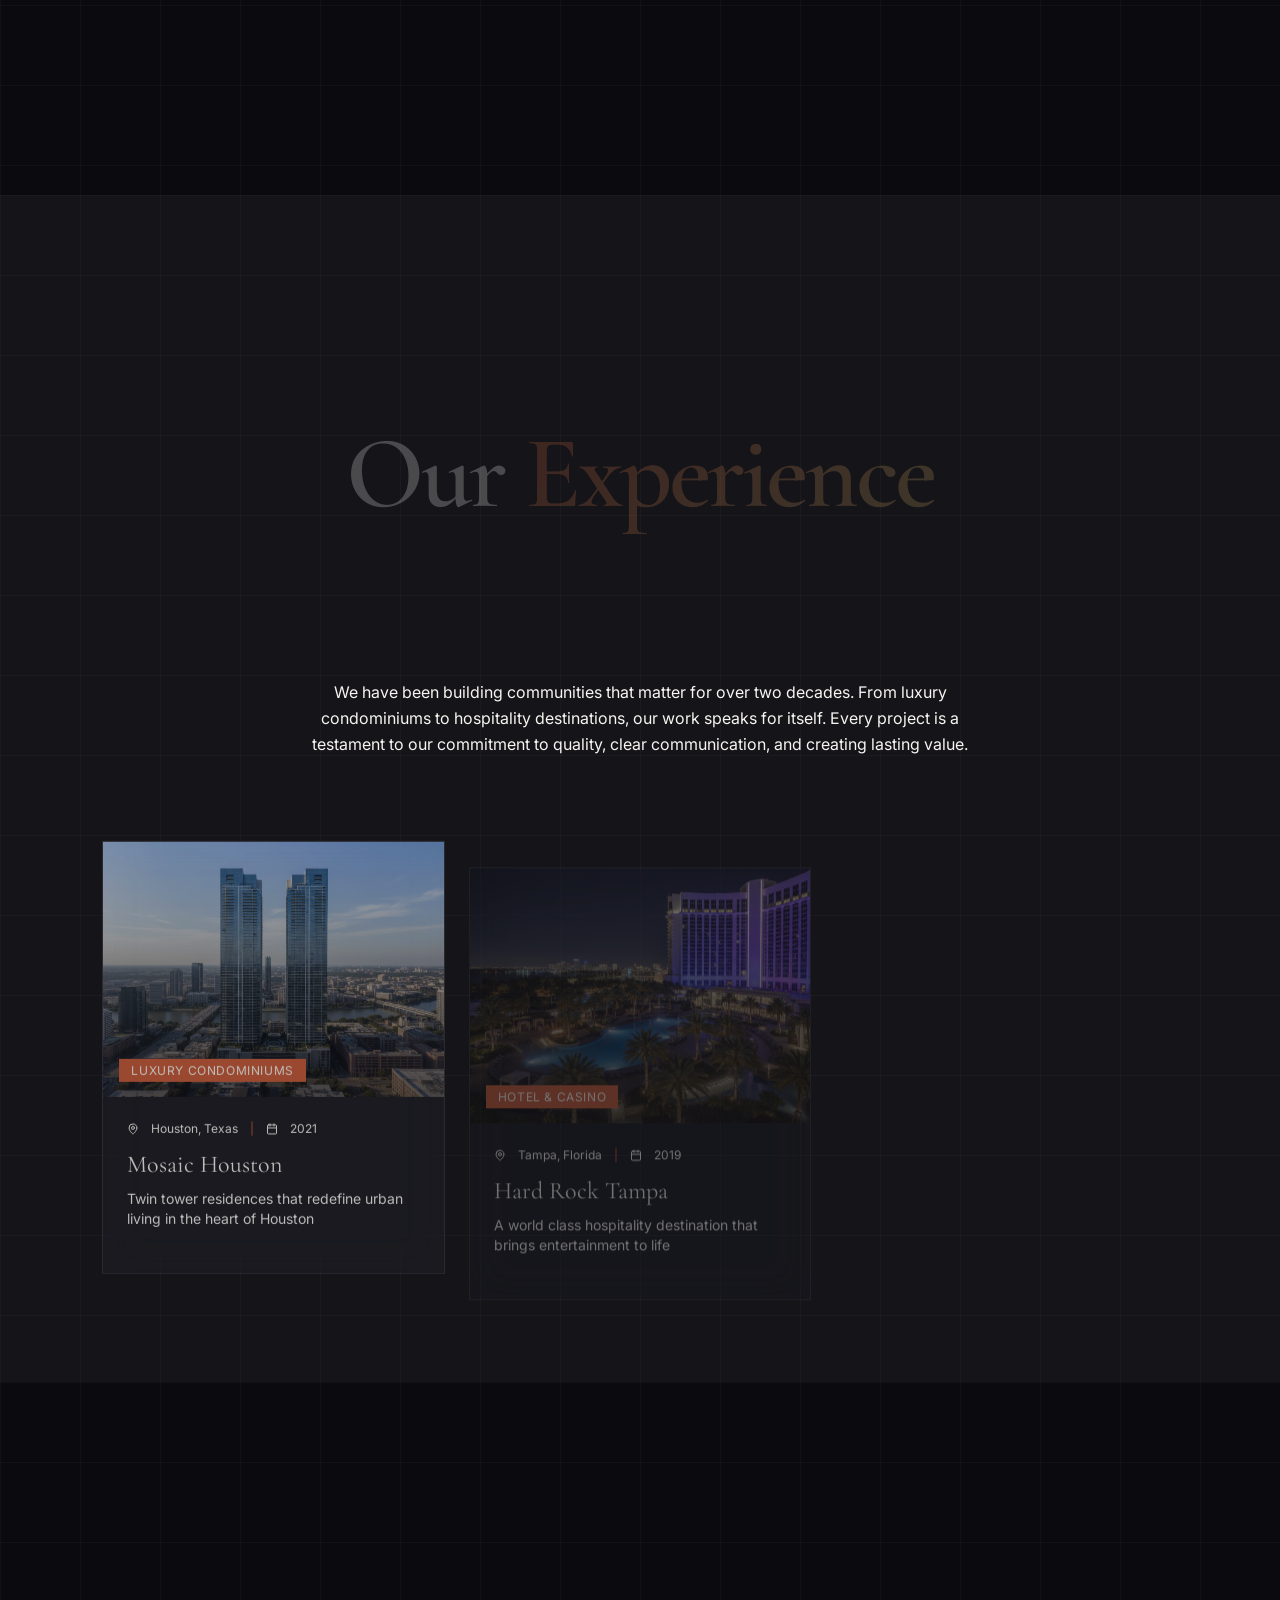
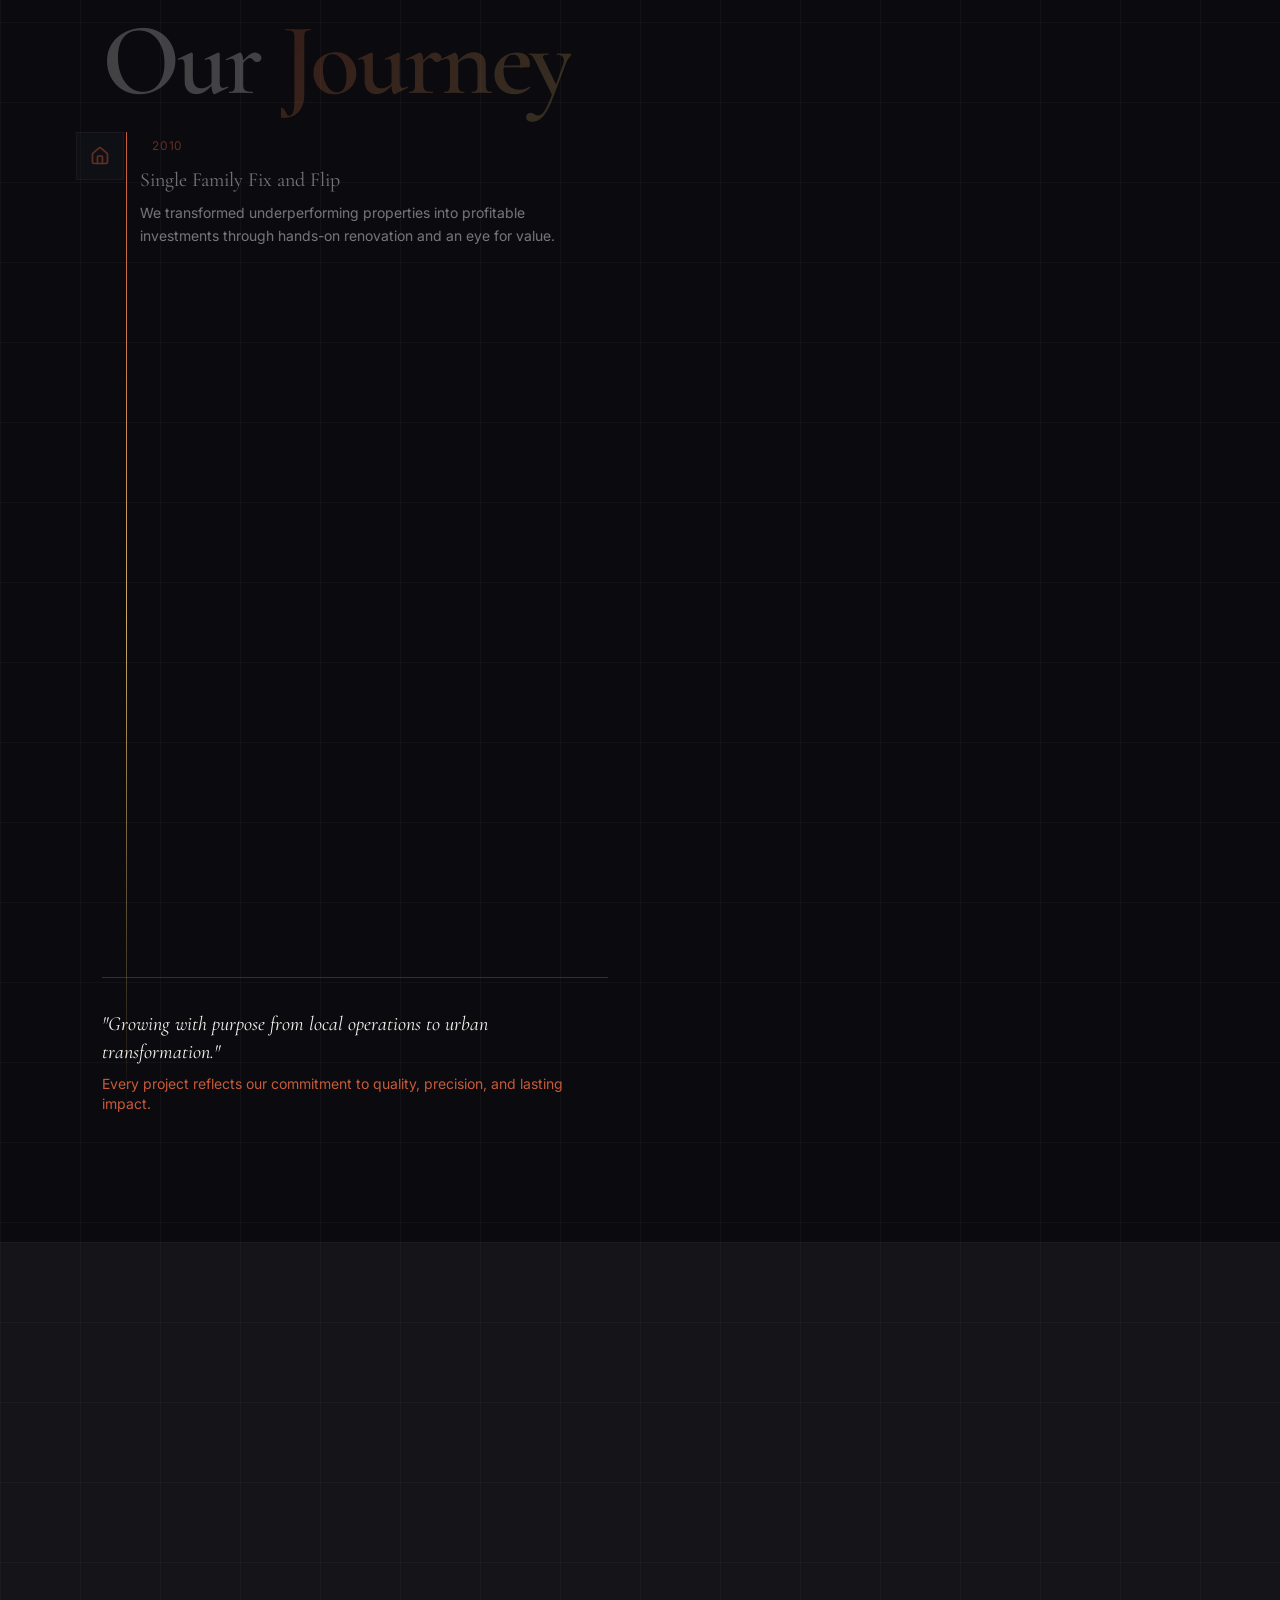
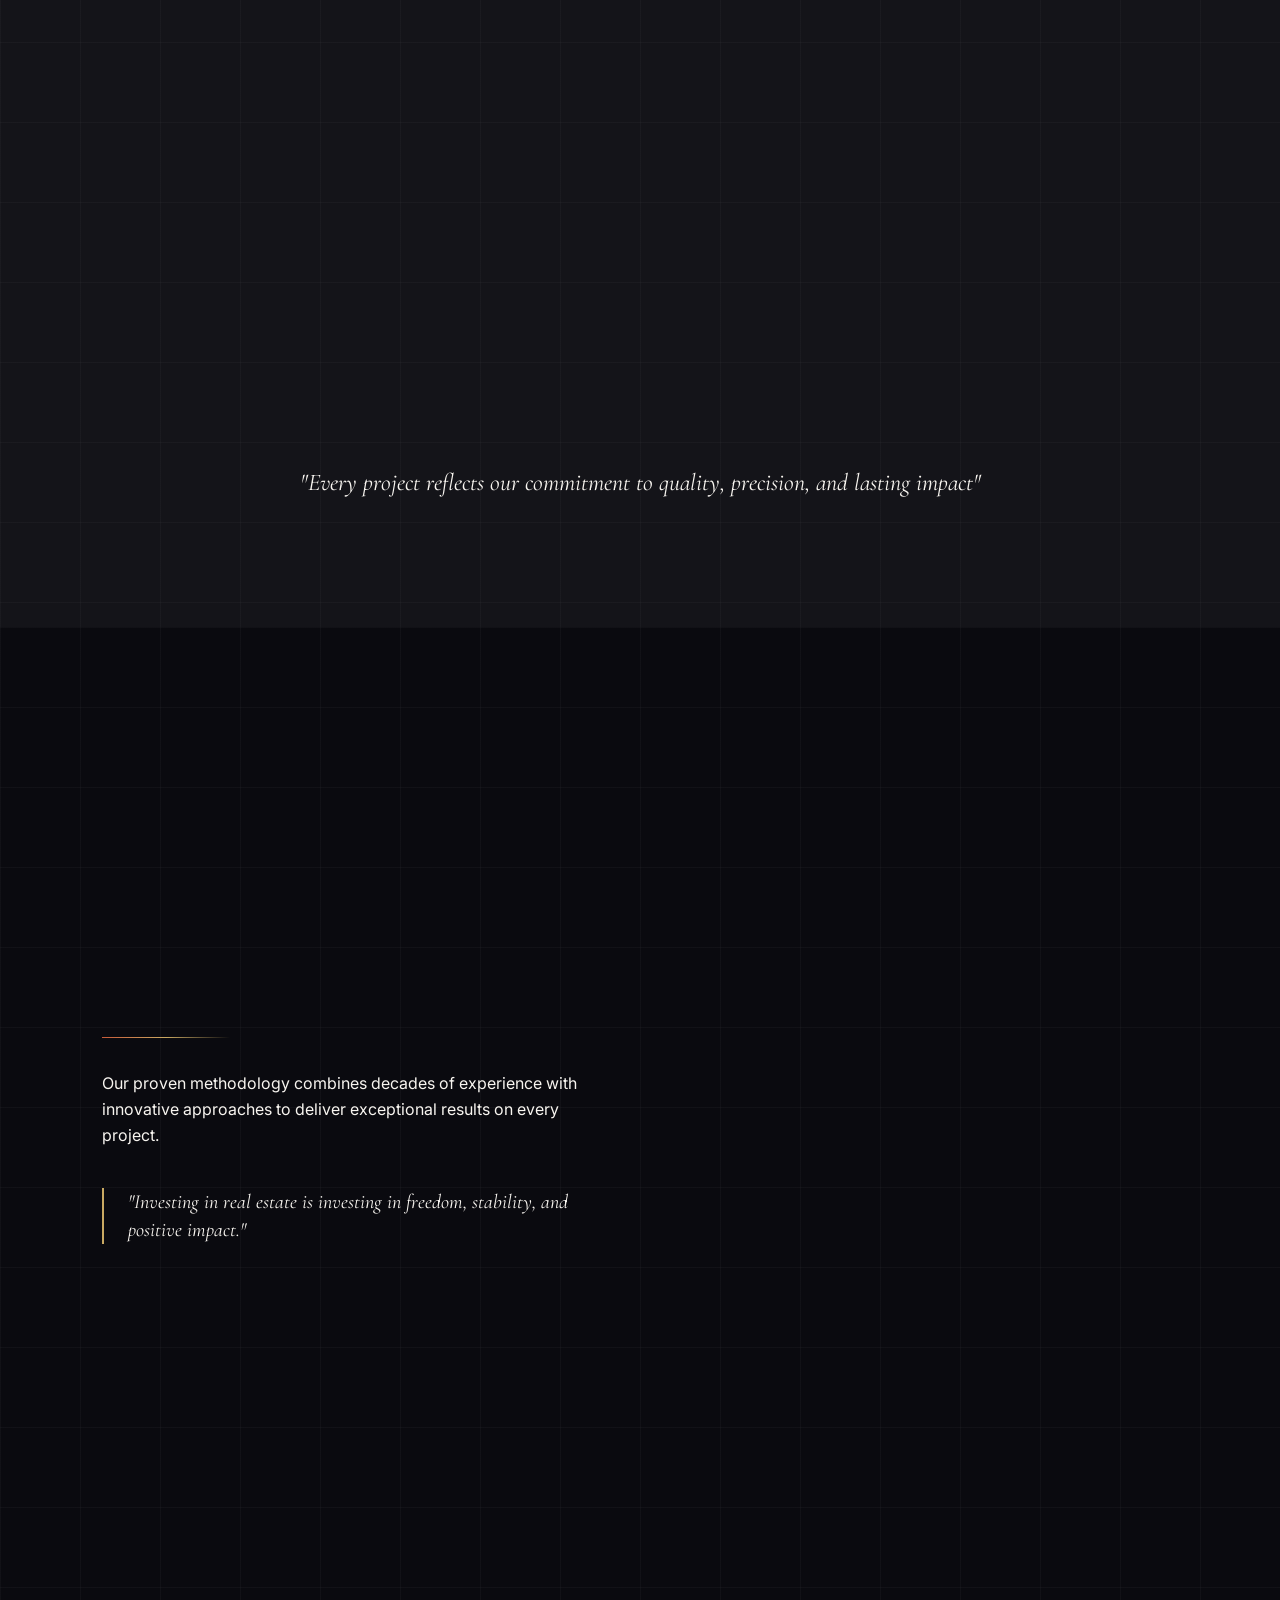
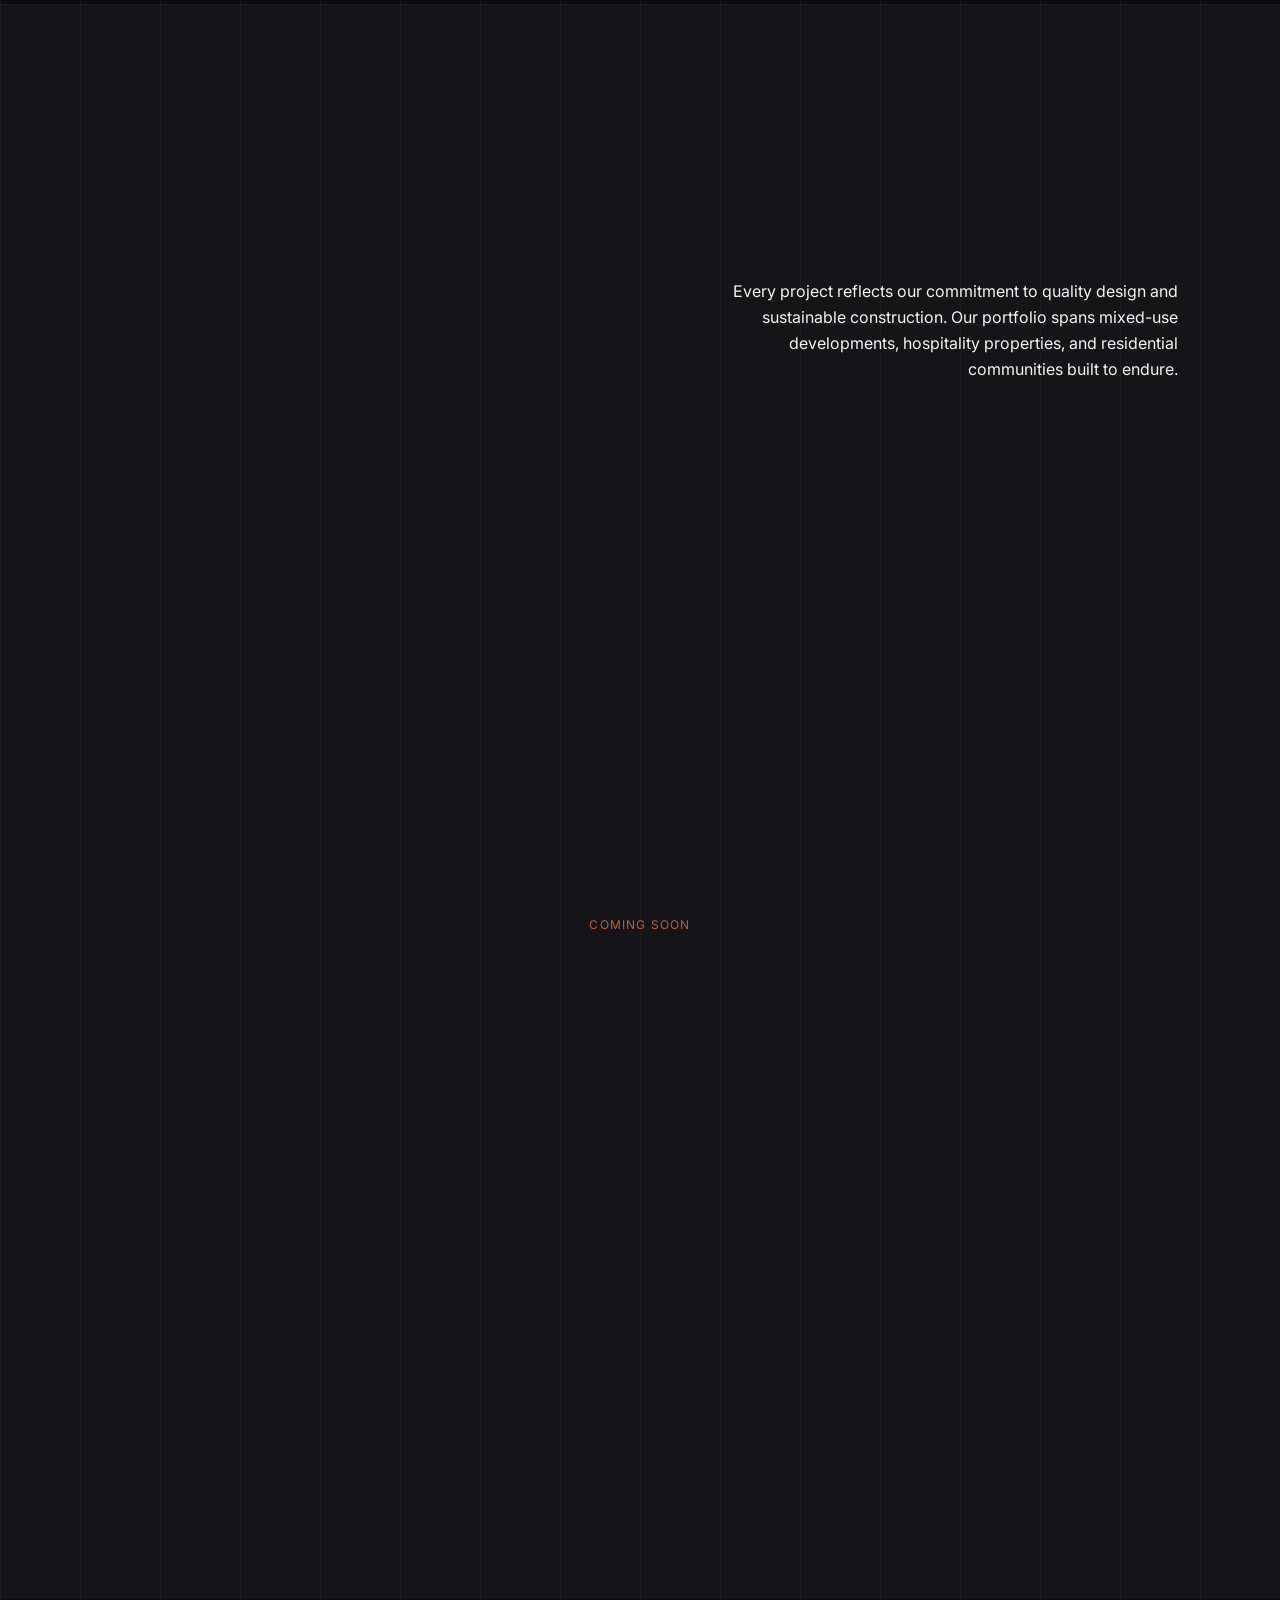
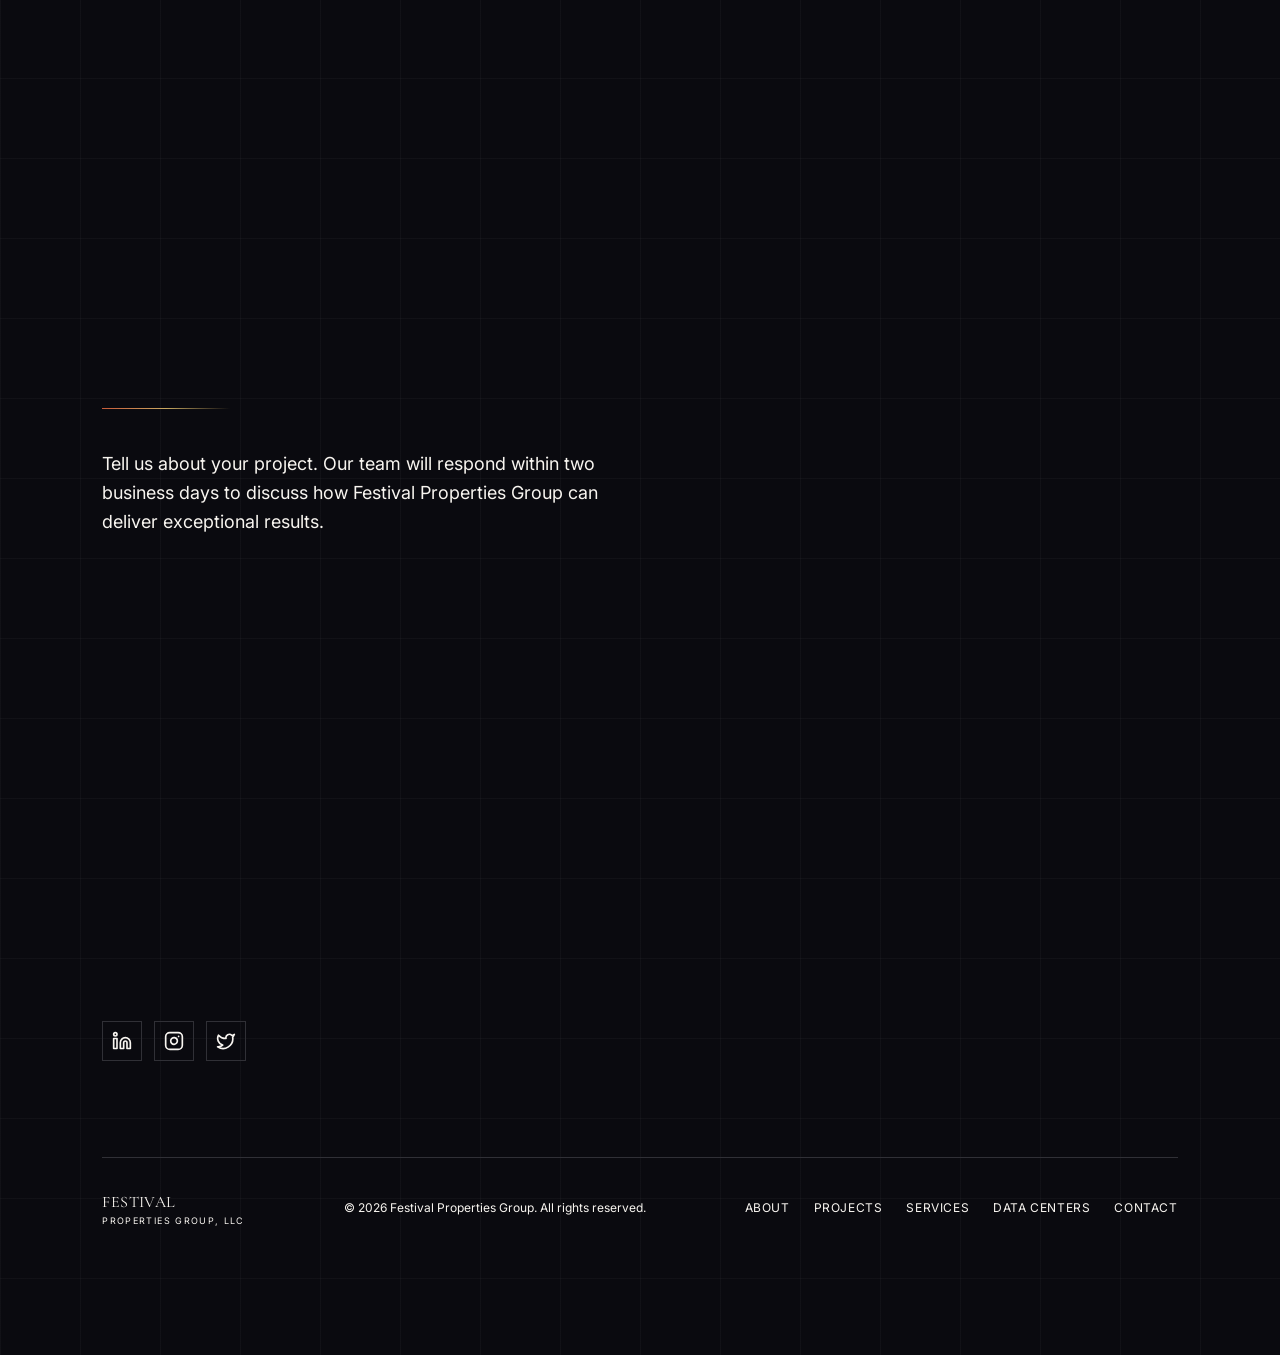
==== commit d392f411: "Add PRC extended team tile Co-authored-by: Copilot <223556219+Copilot@users.noreply.github.com>" ====
--- a/index.html
+++ b/index.html
@@ -3,7 +3,7 @@
 
 <meta name="viewport" content="width=device-width, initial-scale=1.0">
 <title>Festival Properties Group</title>
-<script type="module" src="./homepage-files/index.js?v=20261110-header"></script>
+<script type="module" src="./homepage-files/index.js?v=20261112-prc-team"></script>
 <link rel="stylesheet" href="./homepage-files/index.css">
   </head>
   <body>
